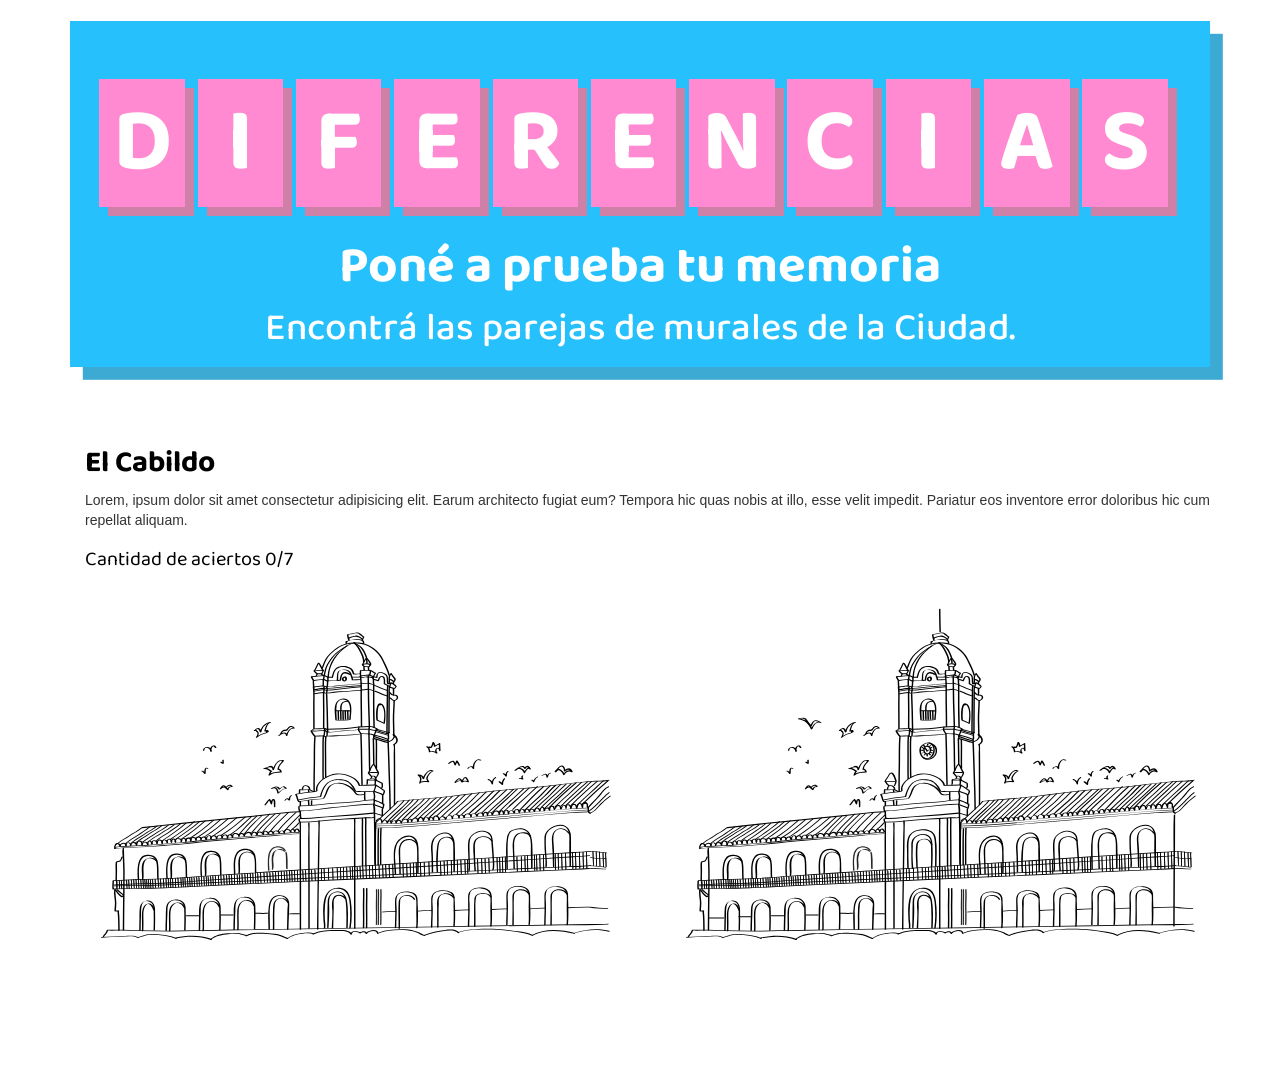
==== Diferencias/diferencias.html @ 7ab666ae "Nuevo juego: 7 diferencias" ====
<!DOCTYPE html>
<html lang="en" dir="ltr">
<head>
	<meta charset="UTF-8">
	<title>Diferencias Game</title>
    <meta name="viewport" content="width=device-width, initial-scale=1.0" />
    
	<link href="https://fonts.googleapis.com/css2?family=Baloo+2:wght@400;700&display=swap" rel="stylesheet">
	<link rel="stylesheet" href="https://maxcdn.bootstrapcdn.com/bootstrap/3.3.7/css/bootstrap.min.css">

	<link rel="stylesheet" href="./diferencias_style.css">

</head>
<body>

    <div class="container">
        <div class="row">
            <div class="col-lg-12 col-md-12 col-sm-12 col-xs-12">
                <div class="turismodiferencias-title">
                    <h1>Buenos Aires en Familia</h1>
                </div>
            </div>
    
            <div class="col-lg-12 col-md-12 col-sm-12 col-xs-12">
                <div class="titlediferencias titlediferencias-v titlediferencias-h">
                    <div class="letterdiferencias">D</div>
                    <div class="letterdiferencias">I</div>
                    <div class="letterdiferencias">F</div>
                    <div class="letterdiferencias">E</div>
                    <div class="letterdiferencias">R</div>
                    <div class="letterdiferencias">E</div>
                    <div class="letterdiferencias">N</div>
                    <div class="letterdiferencias">C</div>
                    <div class="letterdiferencias">I</div>
                    <div class="letterdiferencias">A</div>
                    <div class="letterdiferencias">S</div>
                    <div class="subtitlediferencias">
                        <h2>Poné a prueba tu memoria</h2>
                        <h3>Encontrá las parejas de murales de la Ciudad.</h3>
                    </div>
                </div>
            </div>
        </div>
    </div>

    <br><br><br>

    <div class="container">
        <div class="row">

            <div class="col-lg-12 col-md-12 col-sm-12 col-xs-12">
                <div id="cabildo-info">
                    <h2>El Cabildo</h2>
                    <p>Lorem, ipsum dolor sit amet consectetur adipisicing elit. Earum architecto fugiat eum? Tempora hic quas nobis at illo, esse velit impedit. Pariatur eos inventore error doloribus hic cum repellat aliquam.</p>
                </div>
                <div id="cabildo-aciertos">
                    <p>Cantidad de aciertos 0/7</p>
                </div>
                <div id="win-cabildo">
                    <h2>¡Felicitaciones!</h2>
                    <h4>¡Lo hiciste muy bien!</h4>
                    <button type="button" class="btn btn-reset" onclick="resetCabildo()">Jugar otra vez</button>
                </div>
            </div>
            <div class="col-lg-6 col-md-6 col-sm-12 col-xs-12 no-padding">
<?xml version="1.0" encoding="utf-8"?><svg version="1.1" xmlns="http://www.w3.org/2000/svg" xmlns:xlink="http://www.w3.org/1999/xlink" x="0px" y="0px" width="100%" height="100%" viewBox="0 0 840 587" style="enable-background:new 0 0 840 587;" xml:space="preserve"><g id="fin-pared2" class="capa-diferencia-cabildo2"><rect style="fill: white;" x="774.531" y="350.793" width="32.654" height="164.821"/><path d="M785.182,351.375c-0.956,20.659-0.273,41.519-0.369,62.196c-0.141,30.348-0.268,60.696-0.397,91.043c-0.021,5.032-0.029,10.063-0.068,15.094c-0.004,0.529,2.168,0.168,2.174-0.582c0.396-51.199,0.397-102.402,0.707-153.604c0.029-4.898-0.1-9.834,0.127-14.729C787.379,350.287,785.217,350.619,785.182,351.375"/></g><g id="puerta-abajo2" class="capa-diferencia-cabildo2"><g id="Capa_11_1_"><rect style="fill: white;" x="372.5" y="369" width="60.182" height="73"/></g><g id="Capa_12"><path d="M390.846,431.663c-0.544-6.4-0.849-12.852-0.972-19.271c-0.092-4.916,0.42-9.819,0.322-14.731c-0.144-7.189,1.717-12.055,8.554-15.254c5.275-2.467,11.67-1.58,15.754,2.568c3.044,3.092,3.144,8.307,3.195,12.333c0.133,10.71,0.507,21.584-0.163,32.275c-0.048,0.773,2.122,0.309,2.161-0.316c0.746-11.893,0.828-24.368,0.032-36.272c-0.637-9.531-8.777-14.799-17.91-12.553c-4.103,1.008-7.597,2.867-10.582,5.867c-4.087,4.106-3.126,9.641-3.207,14.907c-0.161,10.404-0.241,20.638,0.642,31.029C388.723,432.839,390.908,432.397,390.846,431.663"/><path d="M397.682,430.884c-0.014-10.639-1.218-21.461-0.266-32.049c0.562-6.244,2.572-10.133,9.863-10.81c5.433-0.506,8.945,4.218,10.585,8.691c0.219,0.598,2.364-0.062,2.173-0.582c-3.501-9.547-13.144-11.414-21.237-5.883c-4.198,2.869-3.641,9.451-3.943,13.85c-0.613,8.969,0.64,18.347,0.651,27.365C395.509,431.925,397.683,431.579,397.682,430.884"/><path d="M384.037,431.8c-0.645-11.861-0.5-23.811-0.435-35.686c0.033-5.837,0.829-11.931,4.987-16.334c4.174-4.421,11.184-5.498,16.951-5.693c4.886-0.166,9.713,1.059,13.33,4.449c3.911,3.668,4.255,9.321,4.627,14.297c0.896,12,0.388,24.029,0.363,36.047c-0.003,0.975,2.179,0.535,2.18-0.244c0.029-14.088,1.358-28.863-1.049-42.816c-1.693-9.819-11.076-13.565-20.086-13.008c-9.475,0.586-18.959,3.898-22.226,13.595c-2.461,7.299-1.038,15.911-1.186,23.463c-0.145,7.504-0.037,15.018,0.37,22.512C381.906,433.161,384.085,432.695,384.037,431.8"/></g></g><g id="paloma2" class="capa-diferencia-cabildo2"><rect style="fill: white;" x="215.529" y="192.047" width="41.185" height="36.987"/><path d="M217.254,205.458c1.315-0.017,1.931-0.065,3.248-0.213c5.195-0.582,5.921,0.767,8.384,3.821c2.182,2.707,3.668,5.747,6.464,7.923c0.461,0.359,1.925,0.049,2.095-0.561c0.663-2.368,1.673-4.439,3.228-6.369c2.384-2.957,7.113,0.508,9.315,1.675c0.585-0.319,1.169-0.638,1.754-0.959c-8.602-2.844-12.132,4.11-15.79,10.641c0.723-0.15,1.445-0.302,2.167-0.452c-3.48-8.938-9.925-14.559-19.621-15.82c-0.546-0.071-1.504,0.127-1.763,0.686l-0.117,0.252c-0.246,0.53,1.867,0.31,2.16-0.321l0.118-0.252c-0.588,0.228-1.176,0.457-1.763,0.685c9.403,1.224,15.462,6.748,18.812,15.352c0.28,0.718,1.917-0.005,2.167-0.451c2.564-4.577,4.872-11.677,11.876-9.361c0.49,0.162,2.612-0.504,1.754-0.959c-2.711-1.436-6.332-4.058-9.615-2.878c-3.839,1.38-5.79,5.097-6.842,8.852c0.698-0.187,1.398-0.374,2.096-0.562c-3.749-2.917-5.84-7.479-9.063-10.937c-2.354-2.527-7.351-0.901-10.175-0.865C217.438,204.394,215.794,205.478,217.254,205.458"/></g><g id="palito-cupula2" class="capa-diferencia-cabildo2"><rect style="fill: white;" x="417.625" y="37.51" width="25.681" height="34.175"/><g id="Capa_5_1_"><path d="M429.818,39.731c0.026,11.441,0.326,22.896,0.667,34.333c0.033,1.109,2.225,0.742,2.197-0.184c-0.341-11.435-0.64-22.891-0.667-34.333C432.012,38.44,429.816,38.799,429.818,39.731"/></g></g><g id="pared-izq2" class="capa-diferencia-cabildo2"><rect style="fill: white;" x="83.12" y="495.626" width="66.635" height="18.608"/><path d="M126.804,505.955h18.5c1.218,0,1.688-1.525,0.211-1.525h-18.5C125.797,504.43,125.326,505.955,126.804,505.955"/><path d="M81.633,507.699h22.5c1.218,0,1.688-1.525,0.211-1.525h-22.5C80.626,506.174,80.155,507.699,81.633,507.699"/></g><g id="reloj2" class="capa-diferencia-cabildo2"><g id="Capa_9_1_"><rect style="fill: white;" x="394.689" y="229.034" width="37.994" height="49.966"/></g><g id="Capa_9"><path d="M418.425,242.872c-4.335-3.594-11.761,0.153-15.337,3.229c-5.15,4.428-2.972,14.444,1.569,18.396c4.605,4.008,12.407,1.54,15.858-2.621c4.284-5.163,4.392-15.999-2.232-19.094c-0.595-0.278-2.597,0.605-1.742,1.004c11.256,5.259,0.926,29.273-10.539,19.294c-3.354-2.92-3.979-8.574-3.241-12.646c0.885-4.879,9.264-10.365,13.639-6.737C416.959,244.161,418.965,243.319,418.425,242.872"/><path d="M414.405,242.778c6.527,1.893,11.282,6.187,10.212,13.419c-1.207,8.153-10.99,12.321-17.489,7.698c-0.759-0.54-2.681,0.52-1.682,1.231c6.54,4.652,14.188,2.274,18.988-3.821c2.511-3.188,2.994-7.159,2.118-10.997c-1.142-5.011-6.4-7.661-10.883-8.961C414.764,241.086,413.098,242.399,414.405,242.778"/><path d="M410.7,254.2c0.159,0.565,0.302,0.801,0.958,0.863c0.481,0.046,1.479-0.221,1.479-0.865c0-0.042-0.013-0.321-0.05-0.207c0.212-0.644-0.366-0.932-0.939-0.901c-0.666,0.035-1.568,0.734-1.678,1.441c-0.063,0.398,0.369,0.681,0.72,0.693c0.338,0.011,0.649-0.017,0.95-0.186c0.353-0.198,0.679-0.475,0.609-0.92c-0.16-1.015-0.954-1.996-1.556-2.792c-0.588-0.778-1.234-1.797-2.352-1.523c-0.42,0.102-1.029,0.506-0.891,1.022c0.143,0.53,0.862,0.544,1.283,0.441c0.005-0.001,0.01-0.003,0.015-0.004l-0.826-0.008c-0.144-0.053-0.192-0.118-0.099-0.026c0.108,0.109,0.208,0.226,0.308,0.341c0.273,0.314,0.526,0.645,0.773,0.978c0.463,0.626,1.047,1.363,1.171,2.153c0.203-0.306,0.406-0.612,0.608-0.919c-0.021,0.012-0.043,0.024-0.064,0.036c0.285-0.05,0.571-0.1,0.856-0.15c-0.008,0-0.017-0.001-0.026-0.001c0.24,0.231,0.48,0.462,0.721,0.693c-0.052,0.328-0.139,0.272,0.029,0.069c0.041-0.049,0.287-0.254,0.051-0.07l-0.818,0.299c0.005-0.001,0.011-0.001,0.017-0.001c-0.312-0.301-0.625-0.602-0.937-0.901c-0.073,0.218-0.075,0.389-0.075,0.615c0.492-0.288,0.986-0.576,1.479-0.864c0.082,0.032,0.164,0.065,0.246,0.097c0.087,0.179,0.174,0.357,0.261,0.535c-0.005-0.179,0-0.344-0.049-0.52C412.596,252.628,410.423,253.215,410.7,254.2"/><path d="M412.67,254.078c0.923-0.418,1.705-1.084,2.625-1.5c0.198-0.09,0.737-0.477,0.256-0.604c-0.49-0.13-1.08,0.067-1.522,0.267c-0.922,0.418-1.705,1.083-2.625,1.5c-0.198,0.09-0.737,0.477-0.255,0.604C411.639,254.474,412.229,254.277,412.67,254.078"/><path d="M414.913,247.454c-5.883-5.417-13.081,7.258-5.976,11.287c7.264,4.12,13.224-8.08,6.2-11.539c-0.749-0.369-2.705,0.669-1.7,1.164c4.129,2.034,2.977,11.231-2.197,9.494c-2.8-0.94-3.555-3.868-2.938-6.466c0.481-2.036,2.43-5.036,4.609-3.03C413.56,248.963,415.613,248.1,414.913,247.454"/><path d="M415.535,247.968c0.762-0.622,1.611-1.127,2.375-1.75c0.363-0.296,0.224-0.688-0.209-0.778c-0.527-0.112-1.127,0.077-1.537,0.411c-0.762,0.622-1.611,1.127-2.375,1.75c-0.363,0.297-0.224,0.688,0.209,0.779C414.525,248.49,415.125,248.303,415.535,247.968"/><path d="M417.244,250.461c0.638-0.266,1.238-0.609,1.875-0.875c0.339-0.142,0.877-0.604,0.544-1.006c-0.338-0.408-1.044-0.269-1.458-0.097c-0.638,0.266-1.238,0.609-1.875,0.875c-0.339,0.141-0.877,0.604-0.544,1.005C416.124,250.772,416.83,250.634,417.244,250.461"/><path d="M417.418,253.975c0.662,0.12,1.338,0.13,2,0.25c0.514,0.093,1.189-0.186,1.412-0.676c0.234-0.515-0.213-0.871-0.674-0.954c-0.662-0.12-1.338-0.13-2-0.25c-0.513-0.094-1.189,0.186-1.412,0.676C416.51,253.536,416.957,253.891,417.418,253.975"/><path d="M416.617,257.037c0.643,0.022,1.214,0.443,1.807,0.654c0.506,0.181,1.085,0.083,1.541-0.198c0.254-0.157,0.694-0.685,0.185-0.866c-0.917-0.327-1.689-0.81-2.693-0.846c-0.487-0.016-1.147,0.17-1.434,0.599C415.732,256.814,416.268,257.024,416.617,257.037"/><path d="M414.024,258.444c0.604,0.749,1.021,1.626,1.625,2.375c0.427,0.528,2.513-0.216,2.027-0.817c-0.604-0.75-1.02-1.626-1.625-2.375C415.625,257.097,413.539,257.842,414.024,258.444"/><path d="M410.944,259.65c-0.114,0.746-0.124,1.496-0.125,2.25c0,1.009,2.185,0.587,2.186-0.229c0-0.754,0.01-1.504,0.125-2.25C413.276,258.46,411.072,258.816,410.944,259.65"/><path d="M408.645,258.453c-0.97,0.517-1.729,1.317-2.06,2.378c-0.174,0.56,1.964,0.267,2.155-0.344c0.201-0.645,0.575-1.294,1.19-1.622c0.217-0.114,0.726-0.509,0.24-0.664C409.698,258.051,409.065,258.229,408.645,258.453"/><path d="M406.876,256.554c-0.633,0.137-1.243,0.362-1.875,0.5c-0.366,0.079-1.064,0.196-1.282,0.56c-0.184,0.305,0.783,0.168,0.854,0.152c0.633-0.138,1.243-0.363,1.875-0.5c0.366-0.08,1.065-0.197,1.282-0.561C407.914,256.4,406.947,256.538,406.876,256.554"/><path d="M405.662,252.742c-0.621-0.113-1.253-0.138-1.875-0.25c-0.507-0.093-1.188,0.188-1.414,0.666c-0.243,0.511,0.217,0.838,0.664,0.919c0.621,0.112,1.253,0.137,1.875,0.25c0.507,0.092,1.187-0.189,1.414-0.667C406.569,253.15,406.109,252.823,405.662,252.742"/><path d="M407.999,250.743c-0.815-0.993-1.814-1.893-2.812-2.7c-0.307-0.249-1.09,0.024-1.397,0.134c-0.12,0.043-0.95,0.358-0.653,0.598c0.942,0.763,1.918,1.612,2.688,2.55C406.246,251.838,408.14,250.915,407.999,250.743"/><path d="M409.044,247.476c-0.448-0.673-0.896-1.341-1.17-2.107c-0.286-0.801-2.443-0.173-2.174,0.582c0.309,0.865,0.824,1.633,1.33,2.392C407.456,248.983,409.563,248.254,409.044,247.476"/><path d="M413.629,245.795c0.255-0.704,0.25-1.51,0.25-2.25c0.001-1.01-2.184-0.587-2.184,0.229c-0.001,0.741,0.004,1.546-0.25,2.25c-0.181,0.501,0.692,0.594,0.965,0.565C412.912,246.536,413.449,246.294,413.629,245.795"/></g></g><g id="pico-arriba2" class="capa-diferencia-cabildo2"><g id="Capa_10_1_"><rect style="fill: white;" x="341.5" y="279" width="31" height="38"/></g><g id="Capa_7"><path d="M355.252,306.438c-2.167-1.705-3.943-3.787-5.333-6.166c-0.395-0.677-2.503,0.036-2.01,0.88c1.39,2.379,3.166,4.461,5.333,6.166C353.889,307.827,355.91,306.957,355.252,306.438"/><path d="M348.669,301.365c5.111-0.012,10.222-0.141,15.332,0c-0.226-0.177-0.451-0.353-0.677-0.529c0.007,2.196-0.731,4.003-1.927,5.83c-0.581,0.885,1.62,0.724,2.035,0.09c1.262-1.926,2.08-3.833,2.072-6.169c-0.001-0.383-0.325-0.521-0.677-0.531c-5.111-0.139-10.221-0.011-15.334,0C348.632,300.058,347.198,301.369,348.669,301.365"/><path d="M349.319,300.522c0.775-2.853,2.939-4.961,4.379-7.481c0.829-1.453,2.576-6.126,4.476-4.432c3.125,2.788,4.198,8.127,5.653,11.893c0.204,0.528,2.338-0.157,2.174-0.582c-1.365-3.53-3.206-12.699-7.959-13.042c-2.122-0.152-3.472,1.621-4.511,3.176c-0.952,1.427-1.733,2.969-2.603,4.446c-1.289,2.186-3.069,3.884-3.754,6.402C347.048,301.368,349.17,301.071,349.319,300.522"/></g></g><g id="fondo-gral"><g id="ventana"><image style="overflow:visible;enable-background:new ;" width="138" height="171" xlink:href="[data-uri]" transform="matrix(0.233 0 0 0.2316 298.5702 397.4625)"></image></g><path d="M109.659,371.112c39.326-4.832,78.804-8.361,118.2-12.551c20.237-2.152,40.509-3.961,60.768-5.896c19.221-1.836,38.72-5.328,58.032-5.553c1.255-0.014,1.658-1.646,0.184-1.629c-18.747,0.218-37.667,3.589-56.323,5.389c-20.19,1.947-40.395,3.75-60.57,5.857c-40.037,4.186-80.151,7.844-120.107,12.754C108.624,369.632,108.182,371.294,109.659,371.112"/><path d="M349.058,345.341c17.348-0.158,34.589-3.657,51.85-5.158c19.327-1.682,38.731-4.692,58.15-4.842c0.716-0.006,2.346-1.1,0.885-1.088c-17.699,0.138-35.394,2.727-52.994,4.372c-9.326,0.872-18.623,1.62-27.909,2.873c-9.67,1.306-19.322,2.666-29.097,2.755C349.228,344.26,347.597,345.355,349.058,345.341"/><path d="M347.308,337.841c18.221-0.11,36.323-2.926,54.477-4.2c9.515-0.668,19.037-1.24,28.547-1.98c9.313-0.723,18.655-2.608,27.976-2.82c0.712-0.017,2.345-1.121,0.885-1.088c-9.333,0.213-18.663,2.072-27.977,2.82c-9.508,0.763-19.032,1.325-28.548,1.98c-18.159,1.251-36.254,4.09-54.475,4.2C347.477,336.757,345.847,337.85,347.308,337.841"/><path d="M459.413,328.178c-0.001,2.337,0.022,4.708-0.5,6.999c-0.193,0.846,2.002,0.504,2.176-0.26c0.523-2.292,0.5-4.663,0.5-7C461.59,326.98,459.413,327.438,459.413,328.178"/><path d="M459.877,329.04c4.741,2.05,9.857,3.383,14.11,6.415c0.583,0.415,2.542-0.449,2.028-0.816c-4.351-3.102-9.539-4.488-14.39-6.584C461.038,327.801,459.042,328.679,459.877,329.04"/><path d="M473.414,335.588c0.589,2.13-0.647,3.993-1.015,6.038c-0.198,1.105,2.026,0.831,2.203-0.158c0.402-2.234,1.631-4.125,0.986-6.462C475.306,333.984,473.133,334.569,473.414,335.588"/><path d="M458.899,335.622c4.151,2.209,8.852,3.042,13,5.25c0.726,0.386,2.691-0.624,1.703-1.15c-4.151-2.209-8.851-3.042-13-5.25C459.877,334.086,457.911,335.096,458.899,335.622"/><path d="M345.413,338.43c0.003,2.826,0.053,5.572,1.58,8.046c0.385,0.624,2.498-0.077,2.016-0.858c-1.389-2.249-1.419-4.891-1.42-7.454C347.588,337.241,345.413,337.705,345.413,338.43"/><path d="M347.164,345.838c0.685,3.637,0.315,7.363,1,11c0.167,0.887,2.347,0.34,2.174-0.582c-0.685-3.637-0.316-7.363-1-11C349.171,344.369,346.991,344.916,347.164,345.838"/><path d="M458.664,336.588c0.576,1.206,0.471,2.959,0.564,4.254c0.263,3.616,0.368,7.246,0.483,10.869c0.316,9.885,0.459,19.777,0.593,29.666c0.199,14.727-0.374,29.633,0.513,44.338c0.069,1.137,2.259,0.783,2.201-0.17c-0.908-15.047-0.324-30.301-0.528-45.371c-0.133-9.811-0.29-19.621-0.603-29.428c-0.131-4.09,0.786-10.9-1.049-14.74C460.387,335.063,458.239,335.699,458.664,336.588"/><path d="M471.662,342.173v10.249c0,0.959,2.178,0.508,2.178-0.252v-10.249C473.84,340.963,471.662,341.413,471.662,342.173"/><path d="M349.156,357.098c16.993,0.264,33.795-2.162,50.729-3.186c19.843-1.199,39.754-2.688,59.521-4.813c1.215-0.13,1.67-1.763,0.189-1.604c-19.177,2.061-38.476,3.447-57.721,4.701c-17.506,1.142-34.961,3.57-52.529,3.298C348.096,355.475,347.685,357.077,349.156,357.098"/><path d="M459.371,348.516c4.058,1.066,7.941,2.684,12,3.75c0.57,0.15,2.514-0.74,1.76-0.937c-4.058-1.067-7.942-2.684-12-3.75C460.56,347.428,458.617,348.318,459.371,348.516"/><path d="M458.664,316.838c1.088,3.209,1.93,7.921,0.292,11.061c-0.588,1.125,1.619,1.201,2.09,0.296c1.766-3.385,0.965-8.478-0.208-11.939C460.482,315.209,458.314,315.806,458.664,316.838"/><path d="M472.164,321.588v12.5c0,0.41,2.174,0.08,2.174-0.582v-12.5C474.338,320.596,472.164,320.926,472.164,321.588"/><path d="M459.393,315.603c4.179,2.436,9.163,2.88,13.25,5.5c0.656,0.42,2.646-0.514,1.715-1.11c-4.095-2.624-9.073-3.065-13.25-5.5C460.435,314.1,458.449,315.052,459.393,315.603"/><path d="M473.868,321.211c2.041-1.642,2.677-4.056,2.968-6.556c0.098-0.84-2.087-0.426-2.17,0.285c-0.258,2.208-0.711,4.479-2.532,5.944c-0.359,0.288-0.236,0.657,0.197,0.738C472.853,321.721,473.46,321.539,473.868,321.211"/><path d="M461.075,315.114c1.195-3.087,2.652-6.248,2.763-9.608c0.012-0.387-2.152-0.088-2.174,0.582c-0.107,3.27-1.574,6.387-2.737,9.391C458.754,315.926,460.85,315.693,461.075,315.114"/><path d="M461.131,306.053c4.638,2.371,8.938,5.301,13.108,8.409c0.59,0.44,2.573-0.421,2.024-0.829c-4.258-3.175-8.655-6.17-13.392-8.591C462.278,304.739,460.271,305.614,461.131,306.053"/><path d="M435.007,316.293c7.848,0.389,15.653-0.278,23.5-0.334c0.87-0.006,2.291-1.334,0.82-1.324c-7.841,0.055-15.656,0.722-23.5,0.334C434.942,314.925,433.533,316.22,435.007,316.293"/><path d="M438.14,307.039c7.784-0.013,15.562-0.186,23.333-0.666c1.187-0.073,1.71-1.576,0.221-1.484c-7.771,0.48-15.548,0.653-23.333,0.666C437.16,305.557,436.66,307.042,438.14,307.039"/><path d="M347.497,330.755c0.021,2.353,0.321,4.742-0.151,7.068c-0.099,0.484,2.036,0.14,2.142-0.386c0.488-2.4,0.203-4.837,0.183-7.264C349.668,329.824,347.492,330.143,347.497,330.755"/><path d="M359.83,329.088c0.312,2.439,0.2,4.912,0.667,7.333c0.104,0.54,2.29,0.023,2.174-0.582c-0.467-2.421-0.357-4.895-0.667-7.333C361.938,327.993,359.749,328.451,359.83,329.088"/><path d="M364.497,329.588c0.417,2.219-0.25,4.449,0.167,6.667c0.087,0.462,2.274-0.043,2.174-0.582c-0.417-2.218,0.249-4.449-0.167-6.667C366.584,328.544,364.396,329.049,364.497,329.588"/><path d="M348.506,317.502v-4.334c0-0.943-2.178-0.487-2.178,0.258v4.334C346.328,318.704,348.506,318.248,348.506,317.502"/><path d="M347.062,313.301c4.629,0.449,9.263,0.197,13.903,0.173c0.673-0.003,2.359-1.028,0.903-1.021c-4.482,0.024-8.958,0.275-13.429-0.159C347.892,312.24,345.912,313.189,347.062,313.301"/><path d="M359.83,313.422c0.167,1,0.334,2,0.5,3c0.076,0.458,2.266-0.026,2.174-0.582c-0.166-1.001-0.333-2-0.5-3C361.927,312.381,359.737,312.866,359.83,313.422"/><path d="M361.063,313.012c2.1,1,4.01,2.348,6.301,2.894c0.492,0.118,1.081-0.043,1.522-0.263c0.184-0.092,0.75-0.502,0.251-0.621c-2.193-0.524-4.021-1.815-6.033-2.773c-0.428-0.203-0.984-0.062-1.407,0.095C361.625,312.371,360.676,312.828,361.063,313.012"/><path d="M363.838,312.006c-0.055-4.296-4.428-6.214-8.172-5.745c-3.405,0.426-4.762,3.185-4.836,6.327c-0.009,0.401,2.158,0.091,2.174-0.582c0.063-2.735,0.855-5.336,4.192-4.769c2.524,0.43,4.437,2.878,4.468,5.351C361.67,313.012,363.846,312.668,363.838,312.006"/><path d="M367.649,316.037c1.896,0.126,3.732-0.325,5.606-0.52c1.021-0.105,1.836-1.264,0.323-1.108c-1.693,0.176-3.349,0.595-5.06,0.481C367.748,314.839,366.185,315.94,367.649,316.037"/><path d="M342.255,320.013c9.411-1.543,18.818-3.09,28.334-3.833c1.024-0.08,1.838-1.217,0.324-1.099c-9.514,0.744-18.922,2.29-28.334,3.833C341.588,319.076,340.746,320.26,342.255,320.013"/><path d="M340.92,320.435c1.505,2.065,1.886,5.187,2.761,7.558c0.635,1.716,1.493,3.947,3.633,3.908c1.219-0.023,1.687-1.568,0.207-1.541c-1.132,0.02-2.338-4.879-2.594-5.683c-0.544-1.703-0.942-3.715-2.013-5.185C342.352,318.72,340.274,319.549,340.92,320.435"/><path d="M346.565,328.853c10.518-2.271,21.194-3.548,31.873-4.776c1.065-0.122,1.796-1.4,0.291-1.227c-10.88,1.252-21.748,2.578-32.461,4.892C344.935,328.03,345.256,329.135,346.565,328.853"/><path d="M380.33,323.301c1.675-7.187,3.746-12.825,8.569-18.556c6.334-7.524,16.239-7.235,25.129-5.699c7.145,1.234,12.249,7.449,15.453,13.504c1.313,2.481,2.822,4.302,5.722,3.524c1.285-0.343,1.048-1.232-0.238-0.887c-2.407,0.645-4.243-5.409-5.274-6.859c-2.297-3.23-5.185-5.997-8.471-8.197c-4.856-3.25-12.792-3.469-18.42-2.927c-14.729,1.418-21.52,13.084-24.628,26.422C378.017,324.29,380.182,323.94,380.33,323.301"/><path d="M444.997,316.922c-0.034,3.964-0.416,7.909,0.333,11.833c0.132,0.691,2.315,0.161,2.174-0.582c-0.748-3.919-0.368-7.872-0.333-11.833C447.176,315.732,445.004,316.119,444.997,316.922"/><path d="M347.799,330.802c5.521-0.281,10.874-1.549,16.329-2.354c6.08-0.895,12.326-0.717,18.442-1.507c0.946-0.122,1.885-1.152,0.363-0.955c-5.539,0.715-11.114,0.665-16.645,1.301c-5.892,0.678-11.646,2.203-17.585,2.505C348.049,329.825,346.349,330.876,347.799,330.802"/><path d="M384.918,325.613c3.141-3.868,4.33-9.501,6.563-13.955c5.354-10.678,17.88-9.266,26.945-4.946c6.033,2.875,9.628,6.725,13.25,12.187c2.456,3.705,9.395,1.984,12.967,1.944c0.717-0.007,2.344-1.109,0.882-1.092c-3.476,0.037-9.322,1.286-11.82-1.659c-2.506-2.956-4.039-6.028-7.176-8.544c-4.887-3.921-11.878-7.073-18.186-7.264c-5.609-0.171-11.024,1.083-15.444,4.667c-5.681,4.608-5.623,13.326-9.983,18.698C382.366,326.326,384.525,326.096,384.918,325.613"/><path d="M462.837,305.16c0.638-2.512,0.355-5.094,0.334-7.654c-0.006-0.674-2.181-0.258-2.174,0.582c0.022,2.463,0.28,4.931-0.332,7.346C460.464,306.228,462.65,305.894,462.837,305.16"/><path d="M461.216,298.476c3.637,1.485,7.138,3.304,10.5,5.333c0.58,0.351,2.596-0.505,1.736-1.023c-3.361-2.03-6.862-3.848-10.5-5.333C462.327,297.198,460.339,298.119,461.216,298.476"/><path d="M471.331,303.922c0.159,1.562,0.893,4.815-0.457,6.011c-0.35,0.31-0.229,0.707,0.217,0.807c0.517,0.117,1.142-0.062,1.537-0.412c1.78-1.578,1.088-4.919,0.877-6.988C473.427,302.579,471.244,303.066,471.331,303.922"/><path d="M450.49,304.94c1.009-2.328,0.202-4.909,0.666-7.333c0.097-0.508-2.042-0.15-2.145,0.382c-0.46,2.411,0.333,5.03-0.666,7.333C448.187,305.687,450.249,305.498,450.49,304.94"/><path d="M449.02,298.7c4.054,0.464,8.117,0.206,12.187,0.183c0.423-0.002,2.462-0.844,1.421-0.838c-3.939,0.022-7.886,0.298-11.813-0.152C450.319,297.837,448.493,298.64,449.02,298.7"/><path d="M449.946,298.275c4.503-0.706,8.97-2.567,12.966,0.627c0.634,0.507,2.657-0.358,2.012-0.874c-4.615-3.689-9.425-1.867-14.703-1.04C449.15,297.156,448.45,298.509,449.946,298.275"/><path d="M456.267,296.227c1.317-1.004,0.978-2.385,1.801-3.613c0.107-0.161,1.181,0.208,1.535,0.35c0.673,0.273,1.169,0.9,1.518,1.504c0.544,0.941,0.753,2.086,1.042,3.12c0.172,0.615,2.343,0.023,2.174-0.582c-0.402-1.436-0.723-2.883-1.689-4.062c-0.938-1.142-2.693-1.463-4.083-1.355c-0.969,0.076-2.217,0.465-2.69,1.404c-0.502,0.996-0.345,2.309-1.307,3.042C453.639,296.744,455.821,296.567,456.267,296.227"/><path d="M457.423,292.522c-1.364-2.021-3.474-3.35-4.667-5.5c-0.281,0.351-0.562,0.7-0.842,1.051c4.753-0.918,9.623-0.615,14.429-0.437c-0.228-0.183-0.455-0.368-0.683-0.552c-0.193,2.67-1.504,5.194-3.293,7.157c-0.886,0.973,1.228,1.04,1.768,0.448c1.958-2.149,3.494-4.901,3.707-7.844c0.028-0.388-0.347-0.54-0.683-0.552c-5.215-0.194-10.419-0.431-15.571,0.564c-0.462,0.089-1.134,0.524-0.842,1.05c1.195,2.15,3.304,3.478,4.667,5.5C455.866,294.079,457.968,293.33,457.423,292.522"/><path d="M452.758,287.634c2.531-4.593,4.104-9.712,7.667-13.667c-0.673,0.138-1.346,0.275-2.019,0.412c3.65,3.619,4.312,8.965,7.333,13c0.416,0.557,2.516-0.173,2.024-0.83c-3.024-4.038-3.67-9.367-7.333-13c-0.496-0.492-1.64-0.008-2.019,0.412c-3.573,3.967-5.129,9.063-7.667,13.667C450.267,288.494,452.437,288.216,452.758,287.634"/><path d="M374.671,314.173c-1.31-6.382,3.818-13.319,8.72-16.738c6.9-4.813,14.657-7.744,23.088-8.082c9.746-0.391,28.171,5.994,30.268,17.235c0.122,0.651,2.306,0.129,2.174-0.582c-1.178-6.313-7.723-10.444-12.963-13.032c-7.001-3.457-14.488-5.145-22.264-4.503c-7.297,0.601-14.814,3.724-20.801,7.865c-5.701,3.941-11.956,10.814-10.396,18.419C372.632,315.412,374.815,314.875,374.671,314.173"/><path d="M370.671,314.673c-0.448-13.911,0.097-27.913,0.278-41.825c0.178-13.614-0.194-27.436,0.889-41.018c0.071-0.897-2.115-0.473-2.174,0.268c-1.111,13.942-0.722,28.132-0.903,42.107c-0.179,13.656-0.703,27.396-0.264,41.05C368.521,315.96,370.698,315.523,370.671,314.673"/><path d="M443.121,305.078c-0.884-25.386-0.55-50.818-1.658-76.197c-0.031-0.71-2.211-0.267-2.174,0.582c1.109,25.379,0.774,50.811,1.658,76.197C440.972,306.367,443.15,305.929,443.121,305.078"/><path d="M454.667,284.072c-0.641-18.597-0.338-37.225-1.144-55.816c-0.031-0.71-2.21-0.267-2.173,0.582c0.806,18.591,0.504,37.219,1.143,55.816C452.518,285.36,454.696,284.922,454.667,284.072"/><path d="M460.838,273.173c-0.42-12.675-0.035-25.369-0.571-38.042c-0.031-0.71-2.209-0.267-2.174,0.582c0.536,12.673,0.152,25.367,0.571,38.042C458.688,274.46,460.866,274.023,460.838,273.173"/><path d="M464.963,280.381c-0.475-14.737,0.328-29.502-0.285-44.237c-0.03-0.71-2.209-0.267-2.174,0.582c0.613,14.735-0.189,29.5,0.285,44.237C462.812,281.668,464.99,281.232,464.963,280.381"/><path d="M384.276,296.026c-0.358-10.729-0.181-21.494-0.156-32.228c0.023-10.784-0.378-21.748,0.468-32.509c0.071-0.898-2.117-0.473-2.174,0.267c-0.847,10.763-0.442,21.726-0.469,32.511c-0.028,10.836-0.204,21.709,0.157,32.541C382.126,297.314,384.304,296.877,384.276,296.026"/><path d="M388.14,293.776c-0.342-10.086-0.256-20.2-0.276-30.29c-0.021-10.139-0.443-20.453,0.348-30.572c0.071-0.898-2.116-0.473-2.174,0.267c-0.791,10.12-0.366,20.434-0.348,30.574c0.016,10.194-0.069,20.413,0.276,30.603C385.991,295.064,388.168,294.627,388.14,293.776"/><path d="M364.249,225c1.323,2.464,2.924,4.758,4.75,6.875c0.57,0.661,2.648-0.157,2.004-0.905c-1.826-2.118-3.427-4.411-4.75-6.875C365.855,223.355,363.757,224.084,364.249,225"/><path d="M370.22,232.479c4.295-0.027,8.58-0.348,12.875-0.375c0.896-0.006,2.28-1.372,0.811-1.363c-4.295,0.028-8.581,0.347-12.875,0.375C370.135,231.122,368.75,232.489,370.22,232.479"/><path d="M383.481,232.091c1.075,0.391,1.913,1.229,3,1.625c0.49,0.178,1.187-0.049,1.537-0.412c0.355-0.368,0.197-0.763-0.248-0.925c-1.075-0.392-1.913-1.23-3-1.625c-0.49-0.179-1.186,0.048-1.537,0.411C382.878,231.533,383.036,231.929,383.481,232.091"/><path d="M388.06,232.043c7.855,0.688,16.382-0.696,24.3-0.917c9.262-0.259,18.619-1.127,27.833-2.106c0.95-0.101,1.889-1.108,0.365-0.946c-8.448,0.899-16.978,1.548-25.464,1.982c-4.197,0.215-8.407,0.208-12.607,0.37c-4.281,0.165-8.781,1-13.046,0.626C388.906,231.005,386.918,231.942,388.06,232.043"/><path d="M389.555,226.275c6.987,0.621,14.385-1.197,21.36-1.735c8.179-0.63,16.33-1.086,24.5-1.889c0.609-0.06,2.355-1.098,0.92-0.957c-6.876,0.676-13.72,1.386-20.625,1.694c-8.088,0.363-16.701,2.649-24.764,1.932C390.437,225.275,388.432,226.175,389.555,226.275"/><path d="M390.01,222.262c15.685-0.08,31.667-0.915,47.143-3.428c1.176-0.191,1.67-1.812,0.197-1.573c-15.475,2.513-31.458,3.348-47.143,3.428C388.973,220.696,388.533,222.27,390.01,222.262"/><path d="M365.817,224.443c2.938,0.477,5.842,0.189,8.785-0.11c3.609-0.369,7.274-0.042,10.85-0.654c0.953-0.163,1.861-1.271,0.347-1.013c-3.089,0.528-6.262,0.247-9.38,0.509c-3.1,0.261-6.132,0.729-9.235,0.227C366.607,223.308,364.642,224.254,365.817,224.443"/><path d="M365.311,224.144c0.712-0.351,1.327-0.796,1.931-1.307c0.613-0.519,1.188-1.136,1.944-1.443c0.28-0.113,0.912-0.535,0.572-0.903s-1.052-0.198-1.443-0.039c-1.525,0.616-2.44,2.043-3.875,2.75c-0.267,0.13-0.922,0.523-0.572,0.903C364.194,224.456,364.94,224.327,365.311,224.144"/><path d="M369.184,221.342c5.002-0.027,9.997-0.348,15-0.375c0.717-0.004,2.345-1.098,0.883-1.09c-5.002,0.028-9.997,0.348-15,0.375C369.35,220.256,367.722,221.35,369.184,221.342"/><path d="M383.914,220.588c0.263,0.9,0.588,1.783,1,2.625c0.332,0.677,2.438-0.042,2.174-0.582c-0.413-0.843-0.737-1.725-1-2.625C385.892,219.335,383.724,219.934,383.914,220.588"/><path d="M384.727,223.295c1.39,0.923,2.425,2.289,3.875,3.125c0.385,0.223,1.025,0.022,1.402-0.115c0.084-0.031,0.996-0.428,0.645-0.631c-1.45-0.837-2.486-2.202-3.875-3.125c-0.36-0.238-1.048-0.014-1.402,0.115C385.27,222.701,384.39,223.071,384.727,223.295"/><path d="M385.711,230.905c0.518-2.853,0.735-5.751,0.627-8.649c-0.025-0.666-2.204-0.238-2.174,0.582c0.106,2.798-0.124,5.596-0.623,8.35C383.394,232.002,385.581,231.625,385.711,230.905"/><path d="M388.039,226.463c0.016,2.014,0.221,4.048-0.365,6.005c-0.173,0.576,1.97,0.273,2.154-0.342c0.608-2.032,0.4-4.153,0.385-6.245C390.209,225.398,388.034,225.756,388.039,226.463"/><path d="M391.076,225.117c0.241-1.109,0.07-2.256-0.113-3.361c-0.086-0.514-2.275-0.023-2.174,0.582c0.17,1.022,0.36,2.112,0.137,3.138C388.803,226.046,390.951,225.694,391.076,225.117"/><path d="M384.711,220.638c1.381,0.273,2.505,1.183,3.801,1.686c0.493,0.191,1.096,0.066,1.539-0.204c0.263-0.16,0.686-0.656,0.189-0.849c-1.436-0.557-2.661-1.51-4.199-1.815c-0.511-0.1-1.145,0.065-1.536,0.412C384.164,220.171,384.26,220.549,384.711,220.638"/><path d="M436.305,218.87c-0.562,1.411-1.093,2.729-0.478,4.2c0.328,0.782,0.956,1.429,1.395,2.146c0.637,1.039,1.063,2.15,1.816,3.122c0.395,0.509,2.31-0.407,2.174-0.582c-1.154-1.489-2.012-3.299-3.015-4.9c-0.908-1.448-0.332-2.928,0.249-4.382C438.578,218.141,436.52,218.333,436.305,218.87"/><path d="M437.163,218.873c5.284-0.383,10.589-0.39,15.875-0.75c1.246-0.085,1.656-1.752,0.176-1.651c-5.285,0.36-10.59,0.367-15.875,0.75C436.094,217.311,435.683,218.979,437.163,218.873"/><path d="M437.22,221.98c4.751,0.205,9.502-0.089,14.25,0.125c0.911,0.04,2.284-1.298,0.811-1.364c-4.749-0.213-9.5,0.08-14.25-0.125C437.119,220.577,435.746,221.916,437.22,221.98"/><path d="M452.039,217.588c-0.017,0.965-0.233,1.91-0.25,2.875c-0.005,0.273,2.163,0,2.174-0.582c0.016-0.965,0.233-1.91,0.25-2.875C454.218,216.733,452.05,217.006,452.039,217.588"/><path d="M451.664,220.338c-0.058,2.824-0.576,5.679-0.314,8.5c0.043,0.462,2.231,0.043,2.173-0.582c-0.262-2.822,0.256-5.676,0.315-8.5C453.846,219.36,451.678,219.671,451.664,220.338"/><path d="M439.575,228.6c6.664,0.675,13.365-0.596,19.679,2.196c0.596,0.264,2.593-0.622,1.744-0.998c-6.496-2.873-13.214-1.61-20.071-2.303C440.304,227.432,438.381,228.48,439.575,228.6"/><path d="M461.28,230.886c1.381-2.395,2.041-5.06,2.816-7.69c0.114-0.384-0.412-0.623-0.703-0.627c-3.117-0.058-6.143-0.865-9.127-1.704c-0.847-0.239-2.572,1.001-1.281,1.365c3.136,0.883,6.347,1.736,9.623,1.797c-0.234-0.209-0.469-0.419-0.703-0.628c-0.738,2.505-1.369,5.03-2.684,7.309C458.641,231.715,460.848,231.636,461.28,230.886"/><path d="M453.056,217.583c2.045-0.014,4.008,0.604,5.901,1.324c0.773,0.294,1.52,0.651,2.26,1.017c0.456,0.23,0.902,0.478,1.336,0.747c0.315,0.187-0.113,1.981-0.133,2.287c-0.047,0.759,2.122,0.293,2.16-0.322c0.052-0.837,0.192-1.469,0.5-2.25c0.031-0.094,0.009-0.173-0.064-0.24c-3.235-2.077-7.18-3.661-11.071-3.634C453.24,216.516,451.596,217.593,453.056,217.583"/><path d="M463.479,221.177c2.545,1.539,5.349,2.157,8.22,2.826c3.363,0.782,6.54,2.021,9.978,2.512c0.499,0.071,2.515-0.776,1.397-0.936c-3.314-0.473-6.37-1.656-9.599-2.453c-2.773-0.684-5.471-1.206-7.953-2.708C464.97,220.084,463.136,220.969,463.479,221.177"/><path d="M463.023,223.493c5.698,2.451,12.173,3.929,18.204,5.333c0.799,0.186,2.576-1.011,1.297-1.309c-5.867-1.365-12.253-2.783-17.796-5.167C463.991,222.033,462.032,223.067,463.023,223.493"/><path d="M462.109,225.599c6.172,1.884,12.362,3.694,18.625,5.25c0.513,0.127,2.423-0.694,1.783-0.854c-6.262-1.555-12.454-3.366-18.625-5.25C463.388,224.592,461.457,225.4,462.109,225.599"/><path d="M460.346,230.931c6.574,1.523,13.014,3.456,19.298,5.923c0.712,0.279,2.677-0.735,1.713-1.113c-6.419-2.52-12.986-4.519-19.702-6.077C460.891,229.488,459.08,230.637,460.346,230.931"/><path d="M459.606,233.091c7.167,2.12,13.879,5.646,21.373,6.544c0.964,0.115,2.262-1.249,0.793-1.425c-7.307-0.876-13.887-4.389-20.877-6.457C460.072,231.51,458.326,232.712,459.606,233.091"/><path d="M459.364,236.118c7.096,1.864,13.902,4.656,21.124,6.05c1.012,0.195,2.224-1.212,0.775-1.491c-7.048-1.361-13.698-4.131-20.626-5.952C459.766,234.497,458.062,235.776,459.364,236.118"/><path d="M458.914,230.463c-0.017,2.094-0.248,4.177-0.621,6.234c-0.138,0.764,2.042,0.381,2.166-0.3c0.39-2.154,0.61-4.328,0.629-6.516C461.093,229.29,458.921,229.672,458.914,230.463"/><path d="M481.681,226.121c-1.82,3.402-0.165,7.104-0.768,10.717c-0.032,0.193,2.067,0.058,2.174-0.582c0.591-3.546-1.053-7.195,0.733-10.533C483.955,225.471,481.966,225.588,481.681,226.121"/><path d="M480.039,236.713c0.497,1.403,0.287,3.36,0.361,4.82c0.199,3.936,0.342,7.873,0.488,11.811c0.434,11.801,0.79,23.604,1.139,35.407c0.53,17.878,1.483,35.824,1.437,53.712c-0.001,0.529,2.172,0.164,2.174-0.582c0.044-17.55-0.892-35.155-1.408-52.694c-0.348-11.885-0.712-23.771-1.141-35.654c-0.146-4.039-0.299-8.078-0.492-12.115c-0.078-1.595,0.159-3.753-0.384-5.287C481.981,235.48,479.83,236.123,480.039,236.713"/><path d="M489.497,244.588c1.353,3.915,0.354,9.899,0.399,13.957c0.115,10.248,0.141,20.498,0.163,30.747c0.034,15.458,0.119,30.922-0.017,46.38c-0.004,0.526,2.167,0.165,2.174-0.582c0.133-15.118,0.048-30.241,0.019-45.359c-0.02-10.334-0.052-20.667-0.157-31c-0.034-3.395-0.077-6.789-0.16-10.184c-0.033-1.365,0.208-3.223-0.247-4.541C491.446,243.356,489.292,243.993,489.497,244.588"/><path d="M401.487,207.732c6.526,1.136,13.59-0.055,20.189-0.097c0.478-0.003,2.482-0.932,1.399-0.925c-6.397,0.041-13.51,1.249-19.811,0.153C402.736,206.771,400.85,207.622,401.487,207.732"/><path d="M403.713,206.506c-0.106-7.488-1.324-15.021,0.028-22.462c1.656-9.098,13.672-10.442,17.834-2.758c4.042,7.462,1.513,17.528,1.094,25.538c-0.043,0.814,2.13,0.35,2.164-0.303c0.496-9.464,4.481-25.907-6.487-31.003c-4.699-2.184-11.468,0.139-14.515,4.169c-5.454,7.212-2.41,19.092-2.292,27.401C401.548,207.685,403.724,207.288,403.713,206.506"/><path d="M402.905,194.219c6.958,0.009,13.916,0.116,20.875,0.125c1.242,0.001,1.666-1.591,0.191-1.593c-6.958-0.01-13.916-0.117-20.875-0.125C401.854,192.624,401.43,194.217,402.905,194.219"/><path d="M404.914,194.463c0.026,4.295,0.348,8.581,0.375,12.875c0.002,0.277,2.177-0.019,2.174-0.582c-0.028-4.294-0.35-8.58-0.375-12.875C407.086,193.605,404.911,193.9,404.914,194.463"/><path d="M408.62,194.463c0.025,4.295,0.348,8.581,0.375,12.875c0.002,0.277,2.178-0.019,2.174-0.582c-0.028-4.294-0.35-8.58-0.375-12.875C410.792,193.605,408.617,193.9,408.62,194.463"/><path d="M412.063,194.463c0.025,4.295,0.348,8.581,0.375,12.875c0.002,0.277,2.178-0.019,2.174-0.582c-0.028-4.294-0.35-8.58-0.375-12.875C414.235,193.605,412.06,193.9,412.063,194.463"/><path d="M415.511,193.838c0.025,4.295,0.348,8.581,0.375,12.875c0.002,0.277,2.178-0.019,2.174-0.582c-0.028-4.294-0.35-8.58-0.375-12.875C417.683,192.98,415.508,193.275,415.511,193.838"/><path d="M419.246,193.838c0.026,4.295,0.348,8.581,0.375,12.875c0.002,0.277,2.177-0.019,2.174-0.582c-0.028-4.294-0.35-8.58-0.375-12.875C421.418,192.98,419.243,193.275,419.246,193.838"/><path d="M422.314,178.918c-4.134-0.419-9.125-0.159-11.752,3.562c-2.162,3.061-1.661,7.454-1.648,10.983c0.002,0.494,2.176,0.136,2.173-0.582c-0.01-2.745-0.17-5.512,0.5-8.2c1.133-4.543,5.215-5.173,9.35-4.754C421.486,179.982,423.465,179.034,422.314,178.918"/><path d="M364.539,142.588c0.819,1.847,1.929,3.532,2.846,5.328c0.475,0.931,2.528,0.082,1.982-0.987c-0.849-1.66-1.897-3.217-2.654-4.923C366.261,140.987,364.102,141.603,364.539,142.588"/><path d="M368.74,148.195c4.689-0.642,9.353-1.541,14.099-1.614c0.861-0.014,2.292-1.338,0.824-1.316c-4.939,0.077-9.772,0.968-14.652,1.635C367.928,147.049,367.241,148.4,368.74,148.195"/><path d="M384.973,145.201c0.259-1.749,0.605-3.485,0.75-5.25c0.088-1.073-2.119-0.729-2.195,0.191c-0.145,1.765-0.492,3.501-0.75,5.25C382.622,146.441,384.836,146.121,384.973,145.201"/><path d="M365.475,142.517c6.216-0.507,12.421-1.118,18.625-1.75c1.055-0.107,1.809-1.343,0.301-1.189c-6.204,0.631-12.409,1.244-18.625,1.75C364.713,141.414,363.967,142.64,365.475,142.517"/><path d="M384.229,140.707c1.989,0.634,3.658,1.93,5.545,2.791c0.497,0.227,1.1,0.136,1.549-0.168c0.297-0.201,0.65-0.757,0.154-0.983c-2.027-0.925-3.814-2.279-5.955-2.96C384.716,139.131,382.958,140.303,384.229,140.707"/><path d="M383.227,146.627c2.092,0.325,3.838,1.789,5.877,2.333c0.814,0.217,2.574-0.983,1.293-1.326c-2.228-0.594-4.061-2.058-6.373-2.417C383.067,145.068,381.768,146.4,383.227,146.627"/><path d="M389.164,143.338c0.306,1.693,0.096,3.374,0.08,5.079c-0.009,0.984,2.175,0.554,2.182-0.24c0.016-1.819,0.237-3.615-0.088-5.421C391.188,141.928,389.007,142.466,389.164,143.338"/><path d="M391.153,143.463c1.959-0.097,3.915,0.106,5.875,0.125c1.239,0.011,1.668-1.567,0.195-1.581c-1.961-0.018-3.912-0.221-5.875-0.125C390.122,141.942,389.671,143.535,391.153,143.463"/><path d="M398.221,142.319c1.673-6.271,2.701-12.247,9.753-14.467c4.767-1.501,9.908-0.603,14.303,1.533c3.892,1.893,4.206,4.852,5.886,8.329c0.422,0.873,2.559,0.214,2.174-0.582c-0.828-1.712-1.029-4.038-2.187-5.552c-1.5-1.962-3.39-2.988-5.598-4.061c-4.046-1.967-8.724-2.115-13.076-1.421c-9.215,1.469-11.32,8.464-13.446,16.429C395.777,143.477,397.99,143.184,398.221,142.319"/><path d="M428.685,138.043c3.158,0.569,6.561,0.419,9.675-0.336c1.293-0.313,1.062-1.13-0.219-0.819c-2.593,0.629-5.457,0.635-8.075,0.164C429.526,136.954,427.536,137.835,428.685,138.043"/><path d="M389.038,148.584c4.924-0.046,9.826-0.578,14.75-0.625c0.416-0.003,2.459-0.834,1.426-0.824c-4.924,0.046-9.826,0.579-14.75,0.625C390.048,147.764,388.005,148.594,389.038,148.584"/><path d="M405.697,146.978c0.822-4.261-0.687-9.016,1.631-12.908c2.729-4.582,10.348-2.285,13.62-0.076c3.02,2.037,3.261,5.419,4.216,8.594c0.145,0.485,2.309-0.129,2.174-0.582c-1.313-4.365-1.863-7.489-6.097-9.819c-3.148-1.732-7.05-1.713-10.459-0.982c-8.717,1.868-5.958,9.588-7.228,16.163C403.462,147.847,405.596,147.498,405.697,146.978"/><path d="M425.831,143.176c4.43,0.008,8.855,0.087,13.275-0.264c1.079-0.086,1.795-1.349,0.289-1.229c-4.236,0.336-8.479,0.244-12.724,0.236C425.842,141.917,424.361,143.173,425.831,143.176"/><path d="M404.114,148.047c1.714,0.214,3.314,0.215,5.028,0.001c0.427-0.053,1.172-0.309,1.206-0.846c0.158-2.475,0.648-4.856,1.532-7.178c2.173-5.712,8.342-2.331,12.027-0.623c0.799,0.371,2.73-0.724,1.687-1.208c-3.564-1.652-9.006-5.297-12.928-2.227c-3.323,2.602-4.259,7.434-4.513,11.427c0.402-0.283,0.804-0.565,1.206-0.847c-1.506,0.189-2.966,0.189-4.472,0.001C403.872,146.421,402.646,147.864,404.114,148.047"/><path d="M418.838,143.256c-0.545-2.028-3.01-1.825-4.56-1.251c-1.853,0.688-2.711,2.636-2.217,4.49c0.47,1.771,2.214,2.926,4.003,2.409c1.871-0.54,3.151-2.919,2.63-4.774c-0.46-1.644-2.329-2.435-3.901-2.3c-1.812,0.155-3.286,1.674-3.378,3.489c-0.182,3.616,4.877,4.605,6.966,2.277c1.261-1.406,1.513-4.476-0.628-5.158c-0.523-0.167-1.175-0.013-1.537,0.412c-0.322,0.378-0.206,0.901,0.283,1.057c1.139,0.363,0.582,2.371,0.062,3.042c-0.463,0.597-1.236,0.394-1.8,0.059c-0.72-0.427-1.177-1.193-1.135-2.033c0.042-0.827,0.61-1.754,1.529-1.519c0.932,0.239,1.507,1.103,1.458,2.041c-0.034,0.662-0.435,1.427-0.93,1.857c-0.233,0.202-0.587-0.088-0.826-0.337c-0.78-0.808-1.048-2.271-0.366-3.215c0.5-0.691,1.906-0.96,2.173,0.036C416.936,144.849,419.109,144.266,418.838,143.256"/><path d="M425.539,142.838c0.272,1.38,0.603,2.746,0.875,4.125c0.055,0.274,0.448,0.393,0.682,0.391c4.087-0.03,8.164-0.345,12.25-0.375c0.895-0.006,2.28-1.374,0.81-1.364c-4.087,0.031-8.163,0.346-12.25,0.375c0.228,0.13,0.454,0.261,0.682,0.391c-0.273-1.379-0.603-2.746-0.875-4.125C427.545,141.406,425.364,141.955,425.539,142.838"/><path d="M438.539,133.213c0.341,2.621-0.407,5.154,0.25,7.75c0.097,0.382,0.644,0.507,0.976,0.449c2.538-0.438,5.097-0.617,7.66-0.851c1.674-0.154,4.593-0.107,6.102-0.887c2.491-1.285,1.794-5.001,2.446-7.35c0.268-0.969-1.949-0.69-2.194,0.197c-0.363,1.308-0.123,5.803-1.792,5.911c-3.913,0.252-8.126,0.83-12,1.5c0.325,0.149,0.651,0.3,0.976,0.449c-0.651-2.566,0.087-5.151-0.25-7.75C440.593,131.703,438.412,132.232,438.539,133.213"/><path d="M439.592,133.161c4.674,0.609,9.366-0.863,14,0c0.729,0.137,2.571-0.995,1.318-1.229c-4.678-0.872-9.32,0.61-14,0C440.187,131.839,438.346,132.999,439.592,133.161"/><path d="M454.102,132.796c2.313,1.015,4.205,2.737,6.375,4c0.55,0.319,2.352-0.57,2.047-0.748c-2.171-1.263-4.063-2.984-6.375-4c-0.429-0.188-0.985-0.039-1.402,0.114C454.688,132.184,453.729,132.632,454.102,132.796"/><path d="M452.661,139.542c1.739,0.969,3.271,2.28,5.21,2.853c0.525,0.155,1.169,0.01,1.537-0.413c0.32-0.367,0.213-0.888-0.277-1.033c-1.783-0.525-3.19-1.756-4.79-2.647c-0.489-0.272-1.113-0.194-1.558,0.136C452.45,138.685,452.179,139.273,452.661,139.542"/><path d="M459.999,141.394c1.346-1.52,2.392-3.28,3.206-5.135c0.233-0.531-1.883-0.301-2.158,0.326c-0.777,1.767-1.764,3.419-3.044,4.866c-0.342,0.385,0.291,0.507,0.552,0.5C459.043,141.937,459.663,141.774,459.999,141.394"/><path d="M438.414,141.338c0.767,3.01,5.062,1.825,7.241,1.536c1.894-0.251,3.633,0.558,5.508-0.194c1.568-0.63,1.92-1.793,2.42-3.287c0.218-0.652-1.94-0.36-2.164,0.308c-0.913,2.728-3.22,1.893-5.432,2.099c-1.717,0.16-4.799,1.315-5.399-1.044C440.416,140.083,438.24,140.656,438.414,141.338"/><path d="M450.943,142.574c2.489,0.399,4.914,1.092,7.375,1.625c0.461,0.1,1.609-0.142,1.763-0.688c0.143-0.509,0.215-0.982,0.132-1.505c-0.098-0.616-2.285-0.118-2.174,0.582c0.074,0.467,0.005,0.804-0.118,1.244c0.587-0.229,1.174-0.458,1.762-0.688c-2.462-0.533-4.886-1.225-7.375-1.625C451.72,141.426,449.763,142.385,450.943,142.574"/><path d="M438.914,143.088c1.264,12.094,0.559,24.68,0.732,36.823c0.18,12.492,0.439,24.99,0.462,37.485c0.002,1.081,2.196,0.704,2.194-0.197c-0.024-12.494-0.284-24.992-0.461-37.484c-0.175-12.274,0.523-24.984-0.753-37.209C440.991,141.584,438.811,142.103,438.914,143.088"/><path d="M367.532,157.463c1.063,10.354,0.359,21.151,0.432,31.545c0.073,10.421,0.153,20.842,0.16,31.263c0,1.081,2.194,0.704,2.193-0.197c-0.007-10.771-0.092-21.544-0.167-32.315c-0.071-10.179,0.597-20.737-0.444-30.878C369.611,155.959,367.43,156.477,367.532,157.463"/><path d="M382.655,165.729c0.517,17.949,0.172,35.96,0.175,53.917c0,1.081,2.193,0.704,2.193-0.196c-0.003-17.957,0.343-35.967-0.175-53.917C384.817,164.449,382.63,164.834,382.655,165.729"/><path d="M387.322,167.646c0.588,17.842,1.343,35.73,1.419,53.583c0.004,1.081,2.197,0.703,2.193-0.196c-0.076-17.853-0.83-35.741-1.419-53.583C389.479,166.365,387.293,166.752,387.322,167.646"/><path d="M450.279,142.271c0.106,25.265,0.782,50.629,1.75,75.875c0.042,1.083,2.228,0.691,2.193-0.197c-0.967-25.245-1.643-50.611-1.75-75.875C452.467,140.995,450.275,141.375,450.279,142.271"/><path d="M458.529,153.646c0.033,21.473-0.14,43.041,0.625,64.5c0.038,1.082,2.226,0.692,2.193-0.197c-0.764-21.459-0.591-43.028-0.625-64.5C460.72,152.37,458.528,152.749,458.529,153.646"/><path d="M457.289,143.713c1.576,3.162,0.57,6.771,1.25,10.125c0.138,0.677,2.32,0.141,2.174-0.582c-0.681-3.354,0.326-6.963-1.25-10.125C459.116,142.437,457.011,143.153,457.289,143.713"/><path d="M440.594,152.348c3.485,0.503,7.049,0.387,10.525-0.133c1.094-0.163,1.756-1.558,0.262-1.336c-3.308,0.494-6.658,0.596-9.975,0.117C440.49,150.865,439.133,152.138,440.594,152.348"/><path d="M450.474,151.656c2.639,1.192,5.47,1.683,8.253,2.417c0.478,0.126,2.367-0.651,1.797-0.802c-2.696-0.711-5.441-1.179-7.997-2.334C451.958,150.68,450.306,151.581,450.474,151.656"/><path d="M382.164,145.588c0.015,3.492,0.339,7.04,0.011,10.523c-0.062,0.658,2.099,0.211,2.152-0.351c0.336-3.565,0.025-7.181,0.011-10.754C384.336,144.555,382.161,144.901,382.164,145.588"/><path d="M367.557,148.251c-0.57,1.016-0.141,3.095-0.104,4.191c0.063,1.923,0.196,3.847,0.21,5.771c0.003,0.282,2.178-0.016,2.174-0.582c-0.013-1.775-0.128-3.549-0.195-5.321c-0.043-1.121-0.525-3.439,0.052-4.467C369.81,147.636,367.85,147.729,367.557,148.251"/><path d="M388.786,148.672c-0.117,2.713-0.015,5.442-0.5,8.125c-0.162,0.897,2.037,0.539,2.18-0.25c0.485-2.683,0.383-5.412,0.5-8.125C391.007,147.47,388.819,147.896,388.786,148.672"/><path d="M369.111,158.056c2.818-0.343,5.621-0.795,8.442-1.122c2.196-0.254,4.309-0.447,6.538-0.148c1.377,0.185,2.85,0.99,4.25,1.25c0.729,0.135,2.572-0.995,1.319-1.227c-2.616-0.486-4.849-1.656-7.582-1.504c-4.259,0.236-8.458,0.97-12.688,1.484C368.312,156.92,367.608,158.239,369.111,158.056"/><path d="M388.173,157.623c7.788-0.014,15.522-1.796,23.298-2.304c9.704-0.634,19.333-2.598,29.077-2.446c0.467,0.008,2.485-0.886,1.406-0.902c-7.974-0.125-15.826,1.176-23.735,2.005c-4.539,0.474-9.11,0.63-13.656,1.037c-5.027,0.45-9.908,1.699-14.984,1.708C389.114,156.722,387.1,157.625,388.173,157.623"/><path d="M389.439,160.112c8.127-0.171,16.151-1.281,24.2-2.331c8.814-1.15,17.834-0.884,26.572-2.44c0.981-0.174,1.834-1.357,0.329-1.088c-7.518,1.338-15.3,1.111-22.893,1.981c-9.115,1.043-18.142,2.555-27.335,2.747C389.573,158.997,387.977,160.143,389.439,160.112"/><path d="M388.855,162.89c8.399-0.01,16.862-1.642,25.23-2.378c8.724-0.768,17.44-2.057,26.172-2.625c1.165-0.075,1.729-1.526,0.237-1.43c-8.094,0.527-16.163,1.742-24.248,2.456c-8.792,0.778-17.78,2.531-26.6,2.541C388.702,161.456,387.385,162.892,388.855,162.89"/><path d="M387.676,167.062c8.244-0.065,16.371-1.986,24.656-2.184c9.348-0.222,18.641-1.796,27.969-1.816c0.678-0.002,2.357-1.031,0.9-1.028c-8.758,0.018-17.424,1.581-26.189,1.779c-4.155,0.094-8.296,0.206-12.436,0.596c-4.702,0.442-9.252,1.588-14,1.625C387.9,166.039,386.219,167.073,387.676,167.062"/><path d="M383.248,156.838c0.019,1.181,0.245,2.336,0.417,3.5c0.056,0.378,2.248-0.078,2.174-0.582c-0.173-1.164-0.399-2.319-0.417-3.5C385.417,155.957,383.239,156.268,383.248,156.838"/><path d="M383.5,160.608c-0.307,1.85-0.276,3.732-0.583,5.583c-0.135,0.812,2.052,0.425,2.17-0.286c0.307-1.851,0.276-3.734,0.583-5.583C385.804,159.509,383.618,159.896,383.5,160.608"/><path d="M383.104,166.2c1.178,0.284,2.215,0.958,3.417,1.167c0.49,0.086,1.074-0.091,1.516-0.29c0.148-0.066,0.767-0.432,0.279-0.517c-1.194-0.208-2.24-0.883-3.417-1.167c-0.467-0.112-1.097,0.102-1.516,0.29C383.209,165.762,382.635,166.088,383.104,166.2"/><path d="M370.139,168.283c4.516-0.538,8.975-1.454,13.5-1.916c1.168-0.119,1.714-1.625,0.225-1.473c-4.526,0.462-8.985,1.378-13.5,1.916C369.202,166.949,368.651,168.461,370.139,168.283"/><path d="M387.498,157.922c0.409,1.207,1.195,2.83,0.386,4.015c-0.315,0.46,0.269,0.836,0.652,0.877c0.569,0.06,1.102-0.192,1.418-0.657c0.995-1.456,0.224-3.326-0.282-4.817C389.345,156.376,387.179,156.981,387.498,157.922"/><path d="M387.748,162.338c0.009,1.32,0.19,2.76-0.4,3.986c-0.169,0.351,0.763,0.217,0.866,0.199c0.353-0.064,1.096-0.211,1.276-0.586c0.619-1.286,0.441-2.799,0.432-4.181C389.919,161.413,387.744,161.729,387.748,162.338"/><path d="M368.633,161.867c5.062,0.35,9.883-1.241,14.905-1.491c1.256-0.063,1.655-1.732,0.176-1.657c-4.817,0.239-9.497,1.843-14.345,1.508C368.273,160.151,367.163,161.765,368.633,161.867"/><path d="M383.59,160.155c1.573,0.252,3.151,0.395,4.744,0.404c0.494,0.003,1.142-0.159,1.433-0.602c0.281-0.43-0.238-0.67-0.599-0.673c-1.43-0.009-2.845-0.118-4.256-0.345c-0.526-0.084-1.135,0.042-1.537,0.412C383.051,159.649,383.12,160.079,383.59,160.155"/><path d="M389.187,161.785c-1.296-0.137-2.579-0.362-3.875-0.5c-0.514-0.054-1.121,0.103-1.537,0.412c-0.344,0.257-0.27,0.566,0.164,0.611c1.296,0.138,2.579,0.363,3.875,0.5c0.514,0.055,1.121-0.102,1.537-0.412C389.695,162.14,389.621,161.831,389.187,161.785"/><path d="M369.37,164.339c4.881-0.443,9.637-1.679,14.5-2.25c1.107-0.13,1.76-1.51,0.262-1.334c-4.864,0.572-9.618,1.807-14.5,2.25C368.515,163.108,367.871,164.476,369.37,164.339"/><path d="M458.622,142.272c1.403,0.607,2.897,0.889,4.375,1.25c0.51,0.124,1.071,0.007,1.529-0.24c0.198-0.107,0.743-0.582,0.229-0.708c-1.478-0.363-2.973-0.643-4.375-1.25C459.826,141.084,457.831,141.929,458.622,142.272"/><path d="M465.591,142.675c-0.003-2.646-0.102-6.73,3.872-6.687c2.721,0.029,5.915,2.014,7.941,3.737c3.283,2.794,1.374,8.982,2.51,12.613c0.259,0.826,2.425,0.222,2.174-0.582c-1.059-3.38-0.366-7.214-1.31-10.723c-0.739-2.741-4.196-4.302-6.525-5.34c-2.207-0.985-5.243-1.63-7.489-0.397c-2.991,1.644-3.358,4.456-3.353,7.624C463.412,143.895,465.593,143.452,465.591,142.675"/><path d="M480.75,153.089c1.241,0.222,2.499,0.144,3.75,0.25c0.523,0.045,1.173-0.156,1.415-0.666c0.229-0.481-0.202-0.879-0.663-0.918c-1.251-0.107-2.51-0.029-3.75-0.25C480.429,151.315,479.297,152.831,480.75,153.089"/><path d="M486.354,152.599c0.031-0.596,0.121-1.167,0.25-1.75c-0.574,0.277-1.149,0.555-1.724,0.831c2.806,0.706,5.429,3.052,7.378,5.106c0.708,0.746,2.762-0.158,1.985-0.977c-2.161-2.276-5.001-4.859-8.122-5.645c-0.685-0.171-1.552,0.055-1.724,0.831c-0.129,0.583-0.219,1.155-0.25,1.75C484.086,153.917,486.3,153.629,486.354,152.599"/><path d="M492.43,157.12c-0.652,1.236-1.743,2.118-2.66,3.146c-0.312,0.35,0.275,0.343,0.504,0.321c0.428-0.041,1.15-0.165,1.457-0.51c0.974-1.093,2.145-2.039,2.84-3.353c0.175-0.333-0.774-0.195-0.862-0.178C493.352,156.611,492.624,156.753,492.43,157.12"/><path d="M483.362,158.664c2.11,0.287,4.106,1.06,6.126,1.701c0.863,0.275,2.565-0.976,1.275-1.387c-2.187-0.694-4.338-1.487-6.624-1.798C483.133,157.043,481.897,158.465,483.362,158.664"/><path d="M484.165,153.311c-0.609,1.437-1.333,2.829-1.625,4.375c-0.156,0.826,2.033,0.457,2.172-0.276c0.293-1.546,1.016-2.939,1.625-4.375c0.197-0.466-0.727-0.484-0.936-0.457C484.932,152.637,484.362,152.844,484.165,153.311"/><path d="M459.852,146.878c2.074,0.295,4.065,1.062,6.003,1.832c0.8,0.318,2.539-0.83,1.291-1.326c-2.108-0.838-4.241-1.596-6.497-1.917C459.692,145.33,458.389,146.669,459.852,146.878"/><path d="M467.833,147.643c0.66-2.508,2.466-8.323,5.741-4.574c1.976,2.262,1.236,6.777,1.215,9.519c-0.004,0.568,2.168,0.193,2.174-0.582c0.027-3.606,0.954-10.357-3.967-11.209c-4.542-0.786-6.37,3.529-7.327,7.156C465.487,148.645,467.656,148.312,467.833,147.643"/><path d="M474.854,153.05c2.647,1.698,5.65,2.693,8.375,4.25c0.561,0.321,2.371-0.568,2.043-0.756c-2.725-1.557-5.727-2.553-8.375-4.25C476.359,151.949,474.508,152.829,474.854,153.05"/><path d="M373.638,140.823c0.656-1.073,1.169-2.221,1.574-3.411c0.257-0.752-1.924-0.464-2.174,0.269c-0.369,1.082-0.828,2.114-1.425,3.09c-0.268,0.437,0.225,0.638,0.59,0.647C372.671,141.43,373.373,141.256,373.638,140.823"/><path d="M374.759,136.742c-1.46-1.197-2.921-2.435-4-4c-0.428-0.622-2.533,0.108-2.016,0.86c1.079,1.566,2.54,2.803,4,4C373.353,138.101,375.375,137.247,374.759,136.742"/><path d="M369.429,133.344c4.34-0.898,8.336-0.714,12.682,0.01c0.524,0.088,2.405-0.759,1.779-0.864c-4.801-0.798-9.28-0.98-14.068,0.01C368.953,132.68,367.911,133.658,369.429,133.344"/><path d="M381.785,137.681c0.979-1.701,1.833-3.471,2.709-5.226c0.211-0.422-1.858-0.237-2.152,0.351c-0.876,1.755-1.73,3.524-2.709,5.226c-0.22,0.381,0.784,0.301,0.889,0.284C380.949,138.246,381.552,138.086,381.785,137.681"/><path d="M374.4,138.074h5.833c-0.298-0.101-0.597-0.202-0.895-0.304c0.841,1.345,2.083,2.297,3.533,2.913c0.891,0.378,2.53-0.9,1.261-1.438c-0.879-0.374-1.57-0.915-2.224-1.607c-0.408-0.43-0.531-1.041-1.193-1.115c-1.983-0.221-4.116-0.004-6.112-0.004C373.375,136.519,372.924,138.074,374.4,138.074"/><path d="M370.826,132.78c2.477-3.709,4.009-7.904,6.083-11.834c-0.654,0.207-1.309,0.413-1.963,0.62c1.758,0.669,2.697,3.591,3.635,5.114c1.304,2.118,2.136,4.452,3.815,6.328c0.381,0.426,2.414-0.34,2.043-0.755c-1.878-2.1-2.863-4.843-4.341-7.215c-0.955-1.535-1.544-3.647-3.375-4.343c-0.498-0.189-1.701,0.124-1.962,0.619c-2.074,3.929-3.606,8.124-6.083,11.834C368.492,133.426,370.464,133.322,370.826,132.78"/><path d="M441.659,124.139c0.835,0.914,1.709,1.791,2.583,2.666c0.538,0.538,2.594-0.273,2.02-0.849c-0.875-0.875-1.749-1.752-2.583-2.666C443.17,122.734,441.097,123.524,441.659,124.139"/><path d="M444.976,127.173c2.121,0.006,4.233,0.09,6.344,0.32c0.517,0.057,1.122-0.09,1.536-0.411c0.339-0.263,0.269-0.598-0.173-0.647c-2.268-0.248-4.542-0.339-6.822-0.346C445.146,126.087,443.514,127.168,444.976,127.173"/><path d="M453.232,127.238c0.729-0.986,1.581-1.878,2.217-2.933c0.28-0.464-0.24-0.789-0.639-0.825c-0.527-0.047-1.14,0.175-1.422,0.643c-0.557,0.924-1.31,1.702-1.951,2.566C450.628,127.782,452.692,127.967,453.232,127.238"/><path d="M443.156,123.955c3.586-1.141,7.129-1.871,10.485,0.301c0.627,0.405,2.627-0.497,1.721-1.083c-3.898-2.523-8.335-1.697-12.515-0.367C441.567,123.213,441.854,124.369,443.156,123.955"/><path d="M443.993,123.198c1.226-3.332,3.171-6.255,5.166-9.166c0.191-0.279-1.777-0.177-2.148,0.364c-1.996,2.912-3.941,5.834-5.166,9.166C441.675,124.023,443.78,123.778,443.993,123.198"/><path d="M447.332,114.505c1.214,2.341,0.913,4.982,1.088,7.533c0.031,0.455,2.218,0.059,2.174-0.582c-0.175-2.551,0.125-5.192-1.088-7.533C449.206,113.346,447.129,114.112,447.332,114.505"/><path d="M448.609,115.139c1.155,0.425,2.34,2.768,2.985,3.722c0.906,1.34,2.322,3.133,2.445,4.811c0.064,0.878,2.244,0.38,2.174-0.582c-0.131-1.774-1.677-3.722-2.618-5.143c-0.882-1.334-2.096-3.567-3.701-4.157C449.071,113.488,447.343,114.673,448.609,115.139"/><path d="M443.915,127.005c-0.004,1.709-0.215,3.763,0.583,5.333c0.279,0.551,2.357-0.22,2.174-0.582c-0.798-1.571-0.587-3.625-0.583-5.333C446.09,126.051,443.917,126.367,443.915,127.005"/><path d="M450.582,127.922c0.093,1.417,0.314,2.828,0.333,4.25c0.007,0.465,2.183,0.107,2.174-0.582c-0.02-1.422-0.24-2.833-0.333-4.25C452.724,126.846,450.538,127.249,450.582,127.922"/><path d="M382.772,129.101c1.996-4.718,3.478-9.521,6.046-14.001c2.958-5.159,7.837-9.372,12.317-13.191c7.573-6.455,17.831-10.421,27.875-10.443c0.88-0.002,2.287-1.341,0.817-1.338c-8.245,0.018-17.893,2.513-24.814,7.065c-5.714,3.759-10.906,8.623-15.374,13.775c-4.547,5.243-6.273,11.801-8.908,18.026C380.293,130.031,382.467,129.821,382.772,129.101"/><path d="M385.919,139.735c0.969-4.164,1.507-8.004,3-12.083c1.967-5.372,5.736-10.377,9.113-14.971c3.705-5.041,9.013-8.963,14.182-12.373c5.383-3.551,11.133-7.15,17.341-9.003c1.28-0.382,1.021-1.401-0.272-1.015c-10.909,3.255-21.922,10.681-29.981,18.641c-4.176,4.125-7.444,9.495-10.477,14.489c-3.152,5.189-3.742,10.882-5.074,16.607C383.574,140.788,385.756,140.438,385.919,139.735"/><path d="M391.845,142.354c0.359-4.802,0.783-8.959,2.25-13.583c1.495-4.716,3.892-9.33,6.387-13.589c4.467-7.628,11.896-14.394,19.05-19.393c1.21-0.847-0.618-1.359-1.395-0.815c-7.361,5.146-13.524,11.4-18.803,18.683c-6.159,8.5-8.911,18.688-9.677,28.918C389.582,143.585,391.782,143.206,391.845,142.354"/><path d="M428.731,91.264c4.236,2.715,7.278,7.538,9.518,11.896c2.389,4.653,5.685,11.274,5.249,16.595c-0.032,0.383,2.116,0.117,2.173-0.582c0.443-5.389-2.914-11.854-5.25-16.596c-2.196-4.457-5.375-9.34-9.649-12.08C430.222,90.146,428.355,91.024,428.731,91.264"/><path d="M429.335,91.276c1.798,1.15,3.834,1.809,5.664,2.947c2.959,1.842,5.149,4.323,7.154,7.129c2.881,4.03,4.428,8.759,6.012,13.403c0.353,1.034,2.521,0.434,2.174-0.582c-1.655-4.85-3.347-9.515-6.2-13.797c-3.531-5.295-8.04-7.127-13.138-10.39C430.155,89.445,428.273,90.596,429.335,91.276"/><path d="M429.556,90.695c7.913,0.937,14.605,1.402,21.911,4.913c6.167,2.964,11.45,7.635,15.753,12.897c3.776,4.617,6.103,10.471,8.687,15.806c2.401,4.959,4.887,10.101,6.006,15.528c0.112,0.539,2.296,0.01,2.174-0.582c-1.21-5.868-3.998-11.379-6.593-16.735c-2.467-5.097-4.794-10.255-8.233-14.785c-4.465-5.881-10.604-10.422-17.212-13.598c-3.001-1.441-6.178-2.41-9.41-3.168c-4.029-0.944-7.644-0.756-11.692-1.236C430.431,89.674,428.426,90.561,429.556,90.695"/><path d="M484.177,151.262c0.285-1.88,0.047-3.785,0.332-5.666c-0.407,0.262-0.814,0.522-1.222,0.784c1.382-0.061,3.058,1.313,4.113,2.079c0.607,0.443,1.159,0.85,1.279,1.626c0.099,0.643-0.194,1.442-0.268,2.081c-0.111,0.958,2.088,0.578,2.182-0.237c0.103-0.886,0.361-1.763,0.224-2.656c-0.137-0.885-1.057-1.446-1.705-1.932c-1.593-1.195-3.505-2.383-5.563-2.292c-0.409,0.018-1.149,0.306-1.222,0.784c-0.286,1.88-0.047,3.785-0.334,5.666C481.851,152.442,484.052,152.079,484.177,151.262"/><path d="M484.257,145.585c-0.001-3.435,0.283-5.886,2.594-8.583c-0.674,0.132-1.349,0.264-2.023,0.395c1.41,1.458,2.187,3.282,3.394,4.882c1.556,2.063,4.27,4.361,1.319,6.737c-0.983,0.792,1.187,0.854,1.754,0.397c1.453-1.17,2.39-3.323,1.356-5.1c-0.759-1.307-1.98-2.324-2.892-3.532c-1.055-1.397-1.675-2.967-2.917-4.25c-0.526-0.544-1.624-0.069-2.023,0.396c-2.386,2.786-2.741,5.333-2.74,8.916C482.08,146.788,484.257,146.333,484.257,145.585"/><path d="M419.172,91.423c0-6.011,10.712-5.323,15.092-5.2c3.879,0.108,10.153,0.459,8.915,5.843c-0.122,0.528,2.017,0.192,2.146-0.37c2.526-10.975-22.634-5.356-27.623-3.67c-0.23,0.078-0.704,0.258-0.704,0.562v3.417C416.998,92.402,419.172,92.075,419.172,91.423"/><path d="M423.339,86.506c-0.631-2.509-0.522-3.076,2.242-3.818c1.87-0.502,3.8-0.817,5.695-1.202c2.215-0.449,10.731,2.082,10.46,5.237c-0.092,1.089,2.117,0.757,2.198-0.184c0.111-1.302-0.054-1.766-1.018-2.594c-1.966-1.684-5.993-3.715-8.447-4.523c-1.346-0.443-3.659,0.659-4.991,0.93c-2.947,0.597-5.812,1.238-8.616,2.337c-0.334,0.13-0.712,0.507-0.614,0.899c0.294,1.171,0.623,2.33,0.917,3.5C421.408,88.056,423.583,87.48,423.339,86.506"/><path d="M422.339,83.173c-0.37-1.817-0.893-3.568-1.083-5.417c-0.327,0.228-0.655,0.454-0.982,0.682c3.124-0.963,6.34-1.209,9.553-1.714c3.22-0.507,5.455-1.324,8.014,1.147c1.54,1.488,3.597,2.35,5.11,3.863c0.675,0.675-0.504,2.169-0.536,3.021c-0.015,0.418,2.148,0.111,2.174-0.582c0.034-0.913,0.639-1.894,0.988-2.72c0.033-0.083,0.016-0.151-0.054-0.207c-3.247-1.719-5.807-5.821-9.494-6.43c-2.267-0.375-5.337,0.923-7.588,1.278c-2.862,0.449-5.597,0.707-8.376,1.563c-0.265,0.081-1.024,0.281-0.983,0.681c0.191,1.849,0.714,3.6,1.083,5.417C420.276,84.296,422.46,83.771,422.339,83.173"/><path d="M529.686,302.266c4.287-1.59,8.25-1.294,12.646-0.833c0.46,0.049,1.864-0.384,1.426-1.066c-1.676-2.611-3.335-4.041-1.768-7.19c1.712-3.439,4.146-6.545,7.696-8.161c0.353-0.161,1.01-0.674,0.426-1.006c-7.625-4.337-14.675,6.097-16.199,12.418c0.724-0.141,1.449-0.281,2.174-0.422c-0.901-4.427-4.418-6.149-8.669-6.094c-0.452,0.005-2.146,0.548-1.279,1.172c4.968,3.581,3.934,7.002,2.274,12.094c-0.256,0.785,1.93,0.491,2.175-0.261c1.863-5.712,2.556-9.1-2.726-12.907c-0.426,0.392-0.853,0.782-1.28,1.173c3.904-0.05,6.549,1.561,7.332,5.405c0.165,0.809,2.027,0.192,2.174-0.421c1.087-4.505,6.348-14.467,12.301-11.083c0.142-0.335,0.284-0.67,0.426-1.005c-3.728,1.697-5.932,4.253-8.079,7.684c-2.644,4.224-1.493,5.572,1.007,9.466c0.475-0.356,0.95-0.712,1.425-1.067c-5.06-0.531-9.544-0.616-14.353,1.167C527.392,301.857,528.689,302.635,529.686,302.266"/><path d="M539.606,248.466c2.731,1.123,3.445,4.758,3.558,7.372c0.027,0.642,1.243,0.384,1.545,0.264c3.516-1.404,6.842,0.062,9.692,2.027c0.553,0.382,2.504-0.256,1.851-1.037c-1.12-1.338-1.639-2.606-1.403-4.355c0.111-0.814,1.242-3.394,2.785-1.697c0.698,0.767,0.853,2.083,1.03,3.048c0.155,0.843,2.194,0.377,2.181-0.397c-0.058-3.59-0.442-7.162-0.5-10.75c-0.012-0.749-1.069-0.698-1.552-0.448c-2.64,1.362-5.195,2.86-7.743,4.386c0.599,0.104,1.197,0.208,1.795,0.312c0.095-2.554-0.546-4.512-2.343-6.349c-0.487-0.497-2.031-0.253-2.096,0.562c-0.225,2.793-1.573,5.051-2.683,7.564c0.626-0.167,1.252-0.335,1.877-0.503c-1.743-0.829-3.156-1.028-5.025-0.572c-1.338,0.326-0.977,1.633,0.351,1.309c0.992,0.143,1.983,0.285,2.975,0.427c0.547,0.261,1.598,0.13,1.877-0.503c1.177-2.668,2.579-4.973,2.817-7.935c-0.699,0.187-1.397,0.374-2.095,0.561c1.647,1.684,2.243,3.309,2.156,5.652c-0.034,0.916,1.346,0.581,1.795,0.312c2.387-1.431,4.782-2.838,7.258-4.114l-1.553-0.448c0.058,3.589,0.442,7.161,0.5,10.749c0.727-0.131,1.454-0.264,2.181-0.397c-1.681-9.149-11.907-1.865-6.587,4.496c0.616-0.346,1.233-0.691,1.85-1.037c-3.757-2.591-7.972-3.702-12.307-1.972c0.514,0.088,1.03,0.175,1.544,0.263c-0.138-3.231-1.243-6.811-4.442-8.128C540.088,246.796,538.36,247.954,539.606,248.466"/><path d="M574.228,273.57c1.37-0.942,2.705-1.986,4.2-2.724c1.855-0.914,3.113,3.724,3.486,4.742c0.315,0.861,1.835,0.619,2.129-0.151c0.751-1.958,1.579-3.867,2.5-5.75c-0.678,0.115-1.357,0.232-2.035,0.347c1.756,1.769,2.529,4.122,3.75,6.25c0.507,0.884,2.57,0.045,1.985-0.974c-1.222-2.131-1.992-4.478-3.75-6.25c-0.567-0.572-1.675-0.39-2.036,0.347c-0.921,1.883-1.75,3.792-2.5,5.75c0.71-0.051,1.42-0.101,2.13-0.151c-0.663-1.811-1.737-5.829-4.263-5.947c-2.685-0.127-4.978,2.038-7.051,3.465C571.558,273.359,573.323,274.192,574.228,273.57"/><path d="M583.604,301.658c1.417-1.26,2.735-2.577,3.984-4.005c1.534-1.756,3.978,1.708,5.147,2.794c0.498,0.463,1.812-0.05,2.096-0.561c0.602-1.089,2.433-5.748,3.497-4.647c1.554,1.611,2.697,4.051,3.586,6.099c0.655-0.256,1.309-0.512,1.964-0.769c-3.855-1.503-7.824-2.108-11.231,0.617c0.646-0.06,1.294-0.12,1.94-0.18c-1.459-5.385-9.802-0.691-12.44,1.18c-0.956,0.678,1.235,0.556,1.707,0.222c1.995-1.416,7.484-4.789,8.56-0.82c0.17,0.629,1.659,0.046,1.94-0.18c2.468-1.974,5.312-0.841,7.769,0.116c0.335,0.131,2.238-0.138,1.964-0.768c-0.775-1.787-2.906-7.305-5.391-7.244c-3.318,0.083-4.708,4.317-6.026,6.697c0.7-0.188,1.398-0.375,2.096-0.562c-1.48-1.376-3.912-4.69-6.381-3.991c-2.655,0.752-4.545,4.053-6.488,5.78C581,302.233,583.16,302.053,583.604,301.658"/><path d="M603.324,280.611c2.23-3.014,4.986-2.465,6.34,0.728c0.214,0.503,2.24-0.04,2.174-0.582c-0.351-2.856,0.128-5.42,1.269-8.038c0.615-1.411,1.601-2.619,2.63-3.744c1.731-1.893,3.321-0.836,5.123-0.248c0.505,0.165,2.447-0.641,1.781-0.859c-3.031-0.989-5.14-1.57-7.869,0.352c-4.027,2.838-5.681,8.447-5.108,13.119c0.724-0.194,1.449-0.388,2.174-0.582c-2.166-5.109-7.936-3.453-10.66,0.227C601.01,281.212,602.937,281.133,603.324,280.611"/><path d="M632.621,298.071c3.015,0.632,4.77,3.503,5.543,6.267c0.282,1.009,2.276,0.409,2.174-0.582c-0.34-3.257,1.135-7.024,4.139-8.585c1.318-0.686,0.13-1.811-0.953-1.247c-3.786,1.967-5.796,6.226-5.36,10.414c0.725-0.194,1.449-0.388,2.174-0.582c-0.986-3.519-3.269-6.46-6.957-7.234C632.333,296.302,631.179,297.769,632.621,298.071"/><path d="M648.903,301.389c1.664,1.17,3.343,2.234,4.598,3.868c0.537,0.699,2.134,0.113,2.087-0.751c-0.16-2.873,0.831-5.835,2.809-7.938c0.921-0.98-1.187-1.185-1.793-0.541c-2.294,2.439-3.374,5.742-3.19,9.061c0.696-0.25,1.391-0.5,2.087-0.751c-1.336-1.739-3.13-2.885-4.903-4.131C649.885,299.705,647.934,300.707,648.903,301.389"/><path d="M655.147,289.117c1.756,0.796,3.104,1.978,4.101,3.628c0.424,0.704,2.16,0.053,2.089-0.739c-0.206-2.305-0.003-4.927,2.108-6.312c1.235-0.809-0.612-1.304-1.389-0.795c-2.676,1.755-3.159,4.697-2.892,7.689c0.696-0.246,1.393-0.493,2.089-0.74c-1.054-1.746-2.546-3.03-4.399-3.871C656.123,287.645,654.16,288.669,655.147,289.117"/><path d="M674.472,284.047c3.444-2.766,10.197-8.927,13.284-2.77c0.368,0.735,1.774,0.207,2.034-0.353c1.767-3.799,4.447-1.254,5.716,1.103c0.662-0.32,1.326-0.64,1.988-0.959c-3.783-5.885-9.034,2.954-10.784,6.102c0.714,0.016,1.428,0.03,2.142,0.046c-0.376-6.507-10.97-10.037-14.642-4.296c-0.65,1.019,1.568,1.055,2.08,0.254c2.778-4.344,10.148,0.552,10.359,4.205c0.065,1.128,1.738,0.771,2.141,0.045c0.97-1.746,4.535-8.79,6.716-5.397c0.536,0.834,2.53,0.046,1.988-0.959c-2.817-5.232-7.068-6.235-9.784-0.398c0.679-0.117,1.357-0.235,2.034-0.352c-3.824-7.628-12.425-0.715-16.715,2.729C671.876,283.972,673.624,284.729,674.472,284.047"/><path d="M735.226,285.56c1.721-1.415,3.083-3.202,4.571-4.851c1.266-1.402,3.76-4.286,5.956-2.005c1.326,1.376,1.783,4.111,1.895,5.921c0.056,0.889,1.274,0.911,1.828,0.435c3.315-2.847,6.917-4.065,9.187,1.028c0.641-0.308,1.282-0.618,1.922-0.927c-4.407-4.229-12.002,0.005-14.127,4.753c0.71-0.053,1.419-0.105,2.129-0.158c-2.226-6.432-10.286-12.206-14.379-4.092c-0.563,1.117,1.64,1.147,2.084,0.268c2.532-5.018,5.845-1.86,7.595-0.016c1.179,1.244,1.973,2.823,2.527,4.422c0.308,0.891,1.807,0.56,2.128-0.156c1.538-3.435,6.966-7.017,10.373-3.747c0.517,0.495,2.296-0.089,1.922-0.929c-3.061-6.867-7.705-5.857-12.812-1.471c0.609,0.145,1.219,0.29,1.828,0.435c-0.17-2.741-1.425-8.943-5.438-8.377c-4.969,0.702-7.086,5.519-10.64,8.442C732.635,285.473,734.371,286.263,735.226,285.56"/><path d="M715.094,291.872c0.876-0.56,3.199-2.678,4.184-1.978c1.198,0.853,1.684,3.16,2.135,4.444c0.21,0.598,2.14,0.004,2.174-0.582c0.112-1.934,1.044-5.071,3.27-5.563c1.3-0.287,1.066-1.076-0.213-0.793c-3.259,0.721-5.044,3.748-5.231,6.938c0.725-0.194,1.45-0.388,2.174-0.582c-0.614-1.749-1.267-4.904-3.559-5.092c-2.353-0.192-4.797,1.894-6.621,3.059C712.46,292.327,714.658,292.15,715.094,291.872"/><path d="M698.329,298.864c1.346,0.301,2.043,1.166,2.335,2.474c0.165,0.735,2.029,0.13,2.171-0.436c0.721-2.87,2.286-5.671,5.087-6.94c1.384-0.626,0.106-1.259-0.842-0.83c-3.394,1.537-5.517,4.488-6.413,8.06l2.171-0.436c-0.382-1.705-1.492-2.652-3.165-3.026C699.019,297.584,697.113,298.592,698.329,298.864"/><path d="M679.842,296.466c1.604,0.229,3.207,0.472,4.755,0.964c0.466,0.148,2.246-0.333,1.659-1.074c-0.93-1.172-1.664-2.896-0.372-4.087c0.351-0.324,0.221-0.741-0.229-0.855c-0.519-0.13-1.147,0.053-1.537,0.412c-1.72,1.588-1.193,3.746,0.128,5.412c0.553-0.358,1.107-0.715,1.659-1.074c-1.706-0.542-3.478-0.782-5.245-1.035C679.753,294.999,678.383,296.257,679.842,296.466"/><path d="M463.63,363.004c6.384-6.402,12.942-12.494,19.613-18.586c4.799-4.383,9.804-8.908,13.776-14.077c0.625-0.813-1.579-0.682-2.035-0.088c-3.885,5.055-8.832,9.436-13.5,13.748c-6.633,6.129-13.229,12.185-19.612,18.587C460.955,363.508,463.089,363.549,463.63,363.004"/><path d="M472.88,362.17c6.384-6.402,12.942-12.494,19.613-18.586c4.799-4.383,9.804-8.908,13.776-14.077c0.625-0.813-1.579-0.682-2.035-0.088c-3.885,5.055-8.832,9.436-13.5,13.748c-6.633,6.129-13.229,12.185-19.612,18.587C470.205,362.674,472.339,362.715,472.88,362.17"/><path d="M481.13,361.254c6.384-6.402,12.942-12.494,19.613-18.586c4.799-4.383,9.804-8.908,13.776-14.077c0.625-0.813-1.579-0.682-2.035-0.088c-3.885,5.055-8.832,9.436-13.5,13.748c-6.633,6.129-13.229,12.185-19.612,18.587C478.455,361.758,480.589,361.799,481.13,361.254"/><path d="M487.13,360.74c6.384-6.402,12.942-12.495,19.613-18.587c4.799-4.383,9.804-8.908,13.776-14.076c0.625-0.814-1.579-0.683-2.035-0.089c-3.885,5.055-8.832,9.436-13.5,13.748c-6.633,6.129-13.229,12.186-19.612,18.588C484.455,361.242,486.589,361.283,487.13,360.74"/><path d="M494.63,360.74c6.384-6.402,12.942-12.495,19.613-18.587c4.799-4.383,9.804-8.908,13.776-14.076c0.625-0.814-1.579-0.683-2.035-0.089c-3.885,5.055-8.832,9.436-13.5,13.748c-6.633,6.129-13.229,12.186-19.612,18.588C491.955,361.242,494.089,361.283,494.63,360.74"/><path d="M503.755,358.629c6.418-6.436,12.883-12.694,19.771-18.627c4.705-4.052,9.783-8.115,13.618-13.035c0.628-0.807-1.576-0.679-2.035-0.089c-3.953,5.07-9.297,9.224-14.145,13.399c-6.618,5.701-12.802,11.752-18.967,17.936C501.08,359.133,503.214,359.174,503.755,358.629"/><path d="M511.88,358.004c6.418-6.436,12.883-12.694,19.771-18.627c4.705-4.052,9.783-8.115,13.618-13.035c0.628-0.807-1.576-0.679-2.035-0.089c-3.953,5.07-9.297,9.224-14.145,13.399c-6.618,5.701-12.802,11.753-18.967,17.936C509.205,358.508,511.339,358.549,511.88,358.004"/><path d="M522.643,356.004c5.619-5.635,11.427-10.965,17.245-16.382c4.953-4.611,9.286-9.995,14.809-13.966c1.198-0.861-0.648-1.235-1.367-0.717c-5.08,3.651-9.301,8.417-13.711,12.817c-6.097,6.084-12.64,11.72-18.736,17.832C519.967,356.508,522.101,356.549,522.643,356.004"/><path d="M527.88,357.172c5.901-5.823,12.249-11.193,18.585-16.534c5.86-4.941,10.614-10.948,16.384-15.964c0.967-0.841-1.191-0.911-1.76-0.417c-5.429,4.721-9.826,10.472-15.353,15.098c-6.695,5.605-13.396,11.263-19.614,17.401C525.199,357.666,527.335,357.709,527.88,357.172"/><path d="M535.798,356.877c5.9-5.823,12.248-11.193,18.584-16.534c5.86-4.941,10.615-10.948,16.383-15.964c0.967-0.841-1.19-0.911-1.758-0.417c-5.43,4.721-9.827,10.472-15.354,15.098c-6.695,5.605-13.396,11.263-19.615,17.401C533.116,357.371,535.253,357.414,535.798,356.877"/><path d="M544.464,355.504c5.9-5.822,12.248-11.192,18.584-16.533c5.86-4.941,10.615-10.948,16.383-15.964c0.967-0.841-1.19-0.911-1.758-0.417c-5.43,4.721-9.827,10.472-15.354,15.098c-6.695,5.605-13.396,11.263-19.615,17.4C541.782,355.998,543.919,356.043,544.464,355.504"/><path d="M555.163,353.317c5.9-5.822,12.248-11.192,18.584-16.533c5.664-4.776,10.756-10.155,16.383-14.964c0.972-0.831-1.187-0.905-1.758-0.417c-5.629,4.809-10.711,10.198-16.384,14.964c-6.344,5.329-12.684,10.712-18.585,16.534C552.481,353.811,554.618,353.856,555.163,353.317"/><path d="M563.815,353.317c5.9-5.822,12.248-11.192,18.584-16.533c5.86-4.941,10.615-10.948,16.383-15.964c0.967-0.841-1.19-0.911-1.758-0.417c-5.43,4.721-9.827,10.472-15.354,15.098c-6.695,5.605-13.396,11.263-19.615,17.4C561.133,353.811,563.27,353.856,563.815,353.317"/><path d="M573.636,351.838c5.9-5.823,12.248-11.193,18.584-16.534c5.86-4.941,10.615-10.948,16.383-15.964c0.967-0.841-1.19-0.911-1.758-0.417c-5.43,4.721-9.827,10.472-15.354,15.098c-6.695,5.605-13.396,11.263-19.615,17.401C570.954,352.332,573.091,352.375,573.636,351.838"/><path d="M585.233,350.338c5.901-5.823,12.249-11.193,18.585-16.534c5.86-4.941,10.614-10.948,16.384-15.964c0.967-0.841-1.191-0.911-1.76-0.417c-5.429,4.721-9.826,10.472-15.353,15.098c-6.695,5.605-13.396,11.263-19.614,17.401C582.552,350.832,584.688,350.876,585.233,350.338"/><path d="M593.755,350.338c6.523-6.437,13.575-12.344,20.599-18.224c5.755-4.818,10.582-10.646,16.276-15.536c0.971-0.834-1.187-0.907-1.758-0.417c-5.694,4.89-10.513,10.728-16.277,15.537c-7.031,5.868-14.076,11.787-20.598,18.224C591.074,350.832,593.21,350.876,593.755,350.338"/><path d="M605.147,349.172c6.522-6.437,13.574-12.344,20.598-18.224c5.84-4.889,10.599-10.939,16.369-15.909c0.971-0.836-1.189-0.908-1.758-0.417c-5.466,4.707-10.039,10.36-15.441,15.135c-7.176,6.345-14.699,12.259-21.528,18.999C602.465,349.666,604.602,349.71,605.147,349.172"/><path d="M613.909,349.077c6.81-6.721,14.188-12.873,21.527-19c5.79-4.831,10.474-10.899,16.194-15.821c0.97-0.835-1.188-0.908-1.758-0.417c-5.726,4.926-10.536,10.825-16.193,15.822c-7.181,6.341-14.7,12.26-21.528,19C611.228,349.571,613.364,349.615,613.909,349.077"/><path d="M624.63,347.755c6.377-6.348,12.923-12.548,19.711-18.456c5.928-5.158,11.284-10.941,17.258-16.043c0.971-0.83-1.188-0.904-1.76-0.417c-5.664,4.838-10.625,10.446-16.323,15.244c-7.189,6.052-13.989,12.629-20.644,19.256C621.952,348.254,624.087,348.296,624.63,347.755"/><path d="M632.77,348.672c6.556-6.501,13.475-12.659,20.446-18.709c6.429-5.578,12.281-11.79,18.747-17.313c0.973-0.832-1.186-0.906-1.757-0.417c-6.171,5.269-11.678,11.262-17.849,16.539c-7.312,6.253-14.514,12.709-21.347,19.484C630.09,349.169,632.225,349.212,632.77,348.672"/><path d="M640.456,347.149c6.377-6.348,12.923-12.549,19.711-18.456c5.928-5.158,11.284-10.941,17.258-16.043c0.971-0.83-1.188-0.904-1.76-0.417c-5.663,4.838-10.625,10.446-16.323,15.244c-7.189,6.052-13.989,12.629-20.644,19.256C637.778,347.648,639.913,347.69,640.456,347.149"/><path d="M650.481,346.172c6.376-6.348,12.922-12.549,19.71-18.456c5.928-5.158,11.284-10.941,17.257-16.043c0.972-0.83-1.187-0.904-1.758-0.417c-5.664,4.838-10.627,10.446-16.324,15.244c-7.189,6.052-13.989,12.629-20.645,19.256C647.802,346.671,649.937,346.713,650.481,346.172"/><path d="M658.637,345.205c6.376-6.348,12.922-12.549,19.71-18.456c5.928-5.158,11.284-10.941,17.257-16.043c0.972-0.83-1.187-0.904-1.758-0.417c-5.664,4.838-10.627,10.446-16.324,15.244c-7.189,6.052-13.989,12.629-20.645,19.256C655.958,345.704,658.093,345.746,658.637,345.205"/><path d="M680.798,344.719c12.175-12.307,23.772-25.229,36.967-36.499c0.972-0.83-1.187-0.904-1.758-0.417c-13.195,11.27-24.793,24.193-36.969,36.5C678.125,345.226,680.258,345.265,680.798,344.719"/><path d="M689.132,344.172c6.934-6.903,14.04-13.696,21.527-19.999c6.088-5.127,10.938-11.616,16.971-16.815c0.97-0.836-1.188-0.909-1.758-0.417c-5.86,5.049-10.786,11.106-16.457,16.359c-7.361,6.819-14.922,13.367-22.043,20.456C686.453,344.671,688.588,344.713,689.132,344.172"/><path d="M696.645,343.689c7.102-7.069,14.487-13.794,22.001-20.416c6.043-5.327,11.118-11.694,17.233-16.946c0.971-0.833-1.187-0.907-1.757-0.417c-5.923,5.086-11.026,11.092-16.695,16.45c-7.452,7.043-15.261,13.666-22.54,20.913C693.967,344.188,696.102,344.23,696.645,343.689"/><path d="M704.313,342.83c7.102-7.07,14.491-13.791,22.002-20.418c6.14-5.417,11.268-11.92,17.48-17.262c0.971-0.834-1.187-0.907-1.757-0.417c-6.018,5.174-11.183,11.305-16.938,16.762c-7.442,7.056-15.266,13.671-22.545,20.919C701.635,343.329,703.77,343.371,704.313,342.83"/><path d="M714.528,339.505c6.377-6.348,12.923-12.548,19.711-18.456c5.928-5.158,11.284-10.941,17.258-16.043c0.971-0.83-1.188-0.904-1.76-0.417c-5.664,4.838-10.625,10.446-16.323,15.244c-7.189,6.052-13.989,12.629-20.644,19.256C711.85,340.004,713.985,340.046,714.528,339.505"/><path d="M718.964,341.755c7.268-7.234,14.878-14.041,22.516-20.872c6.052-5.415,11.63-11.365,17.822-16.627c0.974-0.828-1.188-0.903-1.76-0.417c-6.187,5.259-11.817,11.162-17.821,16.627c-7.579,6.897-15.246,13.636-22.515,20.873C716.286,342.254,718.421,342.296,718.964,341.755"/><path d="M725.313,340.825c13.276-13.219,27.367-26.178,41.684-38.282c0.974-0.824-1.187-0.902-1.76-0.417c-14.315,12.105-28.406,25.064-41.684,38.283C722.634,341.324,724.769,341.366,725.313,340.825"/><path d="M735.38,338.755c7.099-7.066,14.453-13.839,22.005-20.415c6.151-5.356,11.761-11.322,17.981-16.603c0.975-0.827-1.185-0.903-1.757-0.417c-6.032,5.119-11.571,10.805-17.432,16.113c-7.609,6.889-15.274,13.656-22.555,20.906C732.702,339.254,734.837,339.296,735.38,338.755"/><path d="M744.536,337.596c12.599-12.542,25.926-24.848,39.502-36.34c0.975-0.826-1.187-0.902-1.76-0.417c-13.575,11.492-26.902,23.798-39.5,36.341C741.858,338.095,743.993,338.137,744.536,337.596"/><path d="M751.497,336.902c6.934-6.903,14.04-13.695,21.527-19.999c5.973-5.029,11.041-11.073,16.981-16.147c0.972-0.831-1.187-0.905-1.758-0.417c-5.766,4.925-10.852,10.604-16.467,15.695c-7.435,6.741-14.924,13.364-22.043,20.452C748.818,337.401,750.953,337.443,751.497,336.902"/><path d="M759.302,336.902c12.591-12.535,25.892-24.902,39.453-36.396c0.975-0.826-1.185-0.902-1.758-0.417c-13.562,11.495-26.863,23.861-39.455,36.397C756.622,337.401,758.758,337.443,759.302,336.902"/><path d="M769.231,335.755c6.934-6.903,14.04-13.695,21.527-20c6.025-5.073,11.357-10.937,17.362-16.037c0.974-0.828-1.186-0.903-1.758-0.417c-5.831,4.952-11.142,10.492-16.846,15.587c-7.484,6.685-14.927,13.365-22.045,20.451C766.552,336.254,768.687,336.296,769.231,335.755"/><path d="M776.518,335.005c12.335-12.28,25.386-24.253,38.68-35.499c0.975-0.825-1.186-0.901-1.758-0.417c-13.295,11.247-26.346,23.219-38.682,35.5C773.839,335.504,775.974,335.546,776.518,335.005"/><path d="M495.825,330.797c18.5-2.034,37.111-3.091,55.639-4.869c30.538-2.93,60.916-7.304,91.389-10.803c29.461-3.384,59.103-3.982,88.491-8.165c15.393-2.191,30.862-3.839,46.346-5.238c7.57-0.685,15.107-1.292,22.707-1.453c4.666-0.099,11.117,0.397,15.515-1.488c0.892-0.382,0.773-1.003-0.227-0.845c-0.252,0.043-0.505,0.08-0.758,0.111c-0.963,0.132-1.872,1.207-0.352,1c0.872-0.042,0.575-0.271-0.893-0.688c-2.275,0.408-4.596,0.538-6.9,0.676c-3.651,0.222-7.32,0.21-10.977,0.316c-7.133,0.206-14.285,1.035-21.388,1.7c-14.92,1.398-29.81,3.071-44.648,5.183c-29.374,4.181-59.052,4.731-88.509,8.114c-29.828,3.426-59.56,7.653-89.445,10.58c-18.525,1.814-37.136,2.835-55.638,4.869C495.204,329.904,494.304,330.964,495.825,330.797"/><path d="M784.909,340.363c5.335-5.611,10.797-11.12,16.016-16.839c4.425-4.849,8.057-11.624,14.305-14.343c1.367-0.594,0.152-1.752-0.959-1.268c-5.809,2.527-9.669,8.334-13.548,13.078c-5.404,6.609-11.751,12.555-17.63,18.739C782.15,340.721,784.244,341.062,784.909,340.363"/><path d="M786.95,345.213c11.154-7.631,18.797-19.096,29.5-27.25c1.176-0.896-0.627-1.42-1.398-0.832c-10.704,8.154-18.357,19.627-29.5,27.25C784.332,345.215,786.159,345.754,786.95,345.213"/><path d="M788.908,348.16c4.624-1.931,7.903-5.366,11.167-9.069c5.439-6.172,11.593-11.633,18.281-16.426c0.958-0.688-1.232-0.578-1.711-0.235c-4.9,3.512-9.598,7.4-13.894,11.637c-4.672,4.609-8.399,10.752-14.657,13.366C786.682,348.022,787.995,348.541,788.908,348.16"/><path d="M464.575,360.493c0.542-1.764,1.678-4.23,3.858-3.156c1.63,0.802,2.288,2.701,2.481,4.381c0.054,0.466,2.243,0.027,2.174-0.582c-0.298-2.6-1.935-5.174-4.832-5.079c-2.975,0.1-4.982,2.047-5.829,4.803C462.276,361.348,464.398,361.065,464.575,360.493"/><path d="M472.829,363.127c0.558-1.359,1.691-2.924,3.237-3.221c1.726-0.334,2.733,1.592,3.098,2.932c0.164,0.6,2.336,0.014,2.174-0.582c-1.601-5.865-8.911-3.059-10.665,1.211C470.463,363.979,472.577,363.74,472.829,363.127"/><path d="M481.335,363.153c0.227-0.826,1.016-2.662,1.942-2.713c1.501-0.082,1.823,2.397,1.887,3.399c0.043,0.662,2.226,0.218,2.174-0.582c-0.139-2.139-1.169-4.293-3.649-3.969c-2.274,0.297-3.929,1.99-4.522,4.154C478.963,364.184,481.142,363.86,481.335,363.153"/><path d="M487.071,363.35c0.568-1.359,1.655-2.551,2.969-3.227c1.743-0.898,2.497,1.793,2.624,2.965c0.042,0.387,2.233-0.033,2.174-0.582c-0.289-2.65-1.91-3.91-4.521-3.185c-2.284,0.633-4.451,2.185-5.387,4.424C484.792,364.077,486.844,363.891,487.071,363.35"/><path d="M494.852,362.967c0.291-1.32,1.081-3.104,2.703-3.008c1.797,0.108,2.731,2.145,3.109,3.629c0.261,1.025,2.436,0.447,2.173-0.582c-0.618-2.424-2.349-4.738-5.088-4.676c-2.793,0.065-4.538,2.235-5.1,4.795C492.41,364.211,494.636,363.951,494.852,362.967"/><path d="M502.342,362.674c0.575-2.182,2.391-4.098,4.665-4.502c2.611-0.463,3.595,2.022,3.657,4.166c0.023,0.77,2.2,0.316,2.174-0.582c-0.243-8.309-11.142-4.66-12.678,1.162C499.933,363.785,502.132,363.469,502.342,362.674"/><path d="M512.088,361.756c0.034-1.338,0.724-3.242,2.163-3.67c1.602-0.475,1.934,2.35,1.913,3.252c-0.012,0.529,2.157,0.176,2.174-0.582c0.058-2.602-1.505-4.244-4.149-3.621c-2.499,0.588-4.208,2.641-4.275,5.203C509.9,362.865,512.068,362.514,512.088,361.756"/><path d="M517.788,361.164c0.762-1.926,2.179-3.627,4.062-4.535c2.692-1.299,3.418,2.326,3.564,4.209c0.075,0.971,2.254,0.451,2.174-0.582c-0.235-3.03-1.704-6.137-5.26-5.354c-2.99,0.658-5.513,3.242-6.614,6.028C515.257,362.084,517.44,362.043,517.788,361.164"/><path d="M527.849,360.705c0.39-1.607,0.233-3.701,1.874-4.635c2.22-1.265,3.85,2.278,4.107,3.85c0.159,0.963,2.337,0.416,2.174-0.582c-0.467-2.846-2.864-5.641-6.02-4.871c-3.46,0.843-3.617,3.482-4.332,6.422C525.405,361.904,527.625,361.623,527.849,360.705"/><path d="M536.153,359.262c0.314-1.275,1.342-3.959,2.99-3.969c1.993-0.011,2.891,2.383,3.188,3.961c0.076,0.404,2.265-0.096,2.174-0.582c-0.495-2.621-2.136-4.609-4.98-4.137c-2.825,0.469-4.825,2.35-5.511,5.129C533.916,360.067,536.027,359.774,536.153,359.262"/><path d="M544.675,358.508c0.14-1.166,0.645-3.791,2.431-3.125c1.252,0.465,1.653,2.061,1.891,3.205c0.167,0.799,2.109,0.283,2.178-0.414c0.137-1.387,0.11-2.883,0.728-4.164c0.822-1.705,3.498-0.068,4.239,0.717c0.916,0.97,1.043,2.623,1.019,3.859c-0.019,0.971,2.165,0.539,2.18-0.244c0.069-3.598-2.136-6.932-6.178-6.27c-3.602,0.59-3.853,3.157-4.17,6.346c0.727-0.137,1.453-0.275,2.178-0.412c-1.225-5.869-8.013-4.771-8.678,0.746C542.381,359.692,544.578,359.307,544.675,358.508"/><path d="M560.171,357.838c-0.265-5.312,6.598-4.539,7.16,0.082c0.065,0.533,2.254,0.076,2.174-0.582c-0.791-6.491-11.825-5.305-11.508,1.082C558.023,358.916,560.205,358.524,560.171,357.838"/><path d="M570.005,356.672c0.18-2.887,2.912-5.542,5.831-3.922c1.443,0.801,1.815,2.889,2.161,4.338c0.104,0.432,2.284-0.121,2.174-0.582c-0.721-3.02-2.041-5.542-5.608-5.118c-3.265,0.388-6.508,2.284-6.732,5.866C567.816,357.514,569.967,357.281,570.005,356.672"/><path d="M579.655,356.102c0.475-2.713,1.609-5.712,5.096-5.102c2.37,0.416,3.214,2.815,3.079,4.922c-0.019,0.291,2.134,0.049,2.174-0.582c0.243-3.818-2.712-5.809-6.304-5.216c-3.65,0.604-5.555,2.755-6.188,6.369C577.427,356.979,579.565,356.616,579.655,356.102"/><path d="M589.671,355.006c-0.048-1.797,0.678-4.037,2.843-3.518c1.894,0.457,2.935,2.295,3.15,4.1c0.048,0.402,2.239-0.029,2.174-0.582c-0.748-6.279-10.507-5.737-10.341,0.582C587.507,355.938,589.687,355.604,589.671,355.006"/><path d="M597.673,354.502c-0.033-2.465,1.434-4.236,3.91-4.514c2.452-0.274,4.513,1.462,4.412,3.936c-0.039,0.945,2.147,0.514,2.178-0.254c0.308-7.549-12.773-5.965-12.678,1.086C595.508,355.713,597.684,355.256,597.673,354.502"/><path d="M608.005,353.172c-0.074-0.914-0.049-1.745,0.406-2.565c0.611-1.102,2.446-0.973,3.501-0.83c1.792,0.245,2.452,1.967,2.919,3.477c0.149,0.479,2.31-0.143,2.174-0.582c-0.415-1.34-0.914-2.651-2.195-3.366c-1.208-0.674-2.888-0.491-4.195-0.342c-2.898,0.332-5.036,1.651-4.784,4.79C605.861,354.129,608.05,353.74,608.005,353.172"/><path d="M617.671,352.006c-0.114-2.256,1.312-3.909,3.627-3.496c1.981,0.353,3.246,1.927,3.199,3.91c-0.008,0.365,2.158,0.066,2.174-0.582c0.147-6.358-11.484-5.423-11.174,0.75C615.518,352.998,617.702,352.627,617.671,352.006"/><path d="M626.52,351.219c0.199-1.183,0.905-3.41,2.488-3.29c1.743,0.134,2.017,2.666,1.973,3.946c-0.039,1.156,2.171,0.85,2.205-0.156c0.086-2.524-0.944-5.416-3.906-5.422c-2.838-0.007-4.536,2.542-4.965,5.078C624.127,352.489,626.351,352.217,626.52,351.219"/><path d="M632.825,350.278c0.378-1.255,1.466-3.104,3.021-2.844c1.725,0.289,2.079,2.204,1.985,3.655c-0.022,0.34,2.131,0.08,2.174-0.582c0.402-6.225-7.999-4.259-9.326,0.144C630.537,351.122,632.655,350.84,632.825,350.278"/><path d="M640.682,350.536c0.153-3.117,4.113-6.593,6.863-3.459c0.839,0.956,1.006,2.473,1.119,3.678c0.084,0.889,2.189,0.445,2.185-0.385c-0.006-1.484,0.188-2.805,1.133-4.016c2.142-2.748,3.287,2.184,3.338,3.37c0.047,1.101,2.234,0.723,2.195-0.188c-0.118-2.791-1.041-5.462-4.226-5.403c-3.233,0.059-4.646,3.769-4.635,6.424c0.727-0.127,1.456-0.256,2.184-0.384c-0.276-2.933-1.818-6.043-5.243-5.85c-3.568,0.202-6.925,2.661-7.108,6.4C638.433,351.812,640.637,351.463,640.682,350.536"/><path d="M657.664,349.132c0.155-1.471,1.341-5.681,3.487-4.312c1.45,0.925,1.16,3.481,1.514,4.935c0.15,0.618,2.328,0.054,2.174-0.582c-0.544-2.233-0.301-5.914-3.64-5.732c-3.327,0.18-5.356,2.845-5.693,6.021C655.43,350.18,657.599,349.743,657.664,349.132"/><path d="M664.839,348.673c0.25-1.464,1.155-4.223,3.091-3.915c1.805,0.286,2.876,2.092,3.401,3.663c0.155,0.463,2.307-0.184,2.174-0.582c-0.851-2.544-2.868-4.38-5.671-3.893c-2.919,0.508-4.671,2.404-5.169,5.309C662.635,349.435,664.73,349.309,664.839,348.673"/><path d="M673.672,347.673c-0.091-1.792,0.451-4.786,2.881-4.317c1.611,0.31,1.88,2.811,2.278,4.065c0.267,0.837,2.432,0.231,2.174-0.582c-0.391-1.228-0.632-2.49-1.356-3.579c-0.828-1.24-2.48-1.392-3.823-1.249c-3.216,0.343-4.471,3.377-4.328,6.244C671.538,349.044,673.717,348.576,673.672,347.673"/><path d="M681.329,347.125c0.375-1.321,1.298-3.604,2.865-3.917c1.885-0.377,2.742,2.619,2.971,3.88c0.102,0.562,2.289,0.053,2.174-0.582c-0.483-2.656-1.914-4.578-4.78-4.245c-2.753,0.32-4.672,2.696-5.384,5.208C679.011,348.049,681.156,347.736,681.329,347.125"/><path d="M689.672,346.006c-0.119-1.212,0.211-3.523,1.912-3.188c1.724,0.342,2.599,1.99,2.747,3.603c0.047,0.503,2.235,0.076,2.174-0.582c-0.536-5.797-9.571-5.012-9.007,0.749C687.548,347.094,689.736,346.662,689.672,346.006"/><path d="M696.672,345.829c0.116-1.332,0.606-3.34,2.316-2.997c1.601,0.32,2.538,1.962,2.843,3.423c0.158,0.758,2.339,0.211,2.174-0.582c-1.158-5.548-9.005-5.331-9.507,0.426C694.421,346.987,696.608,346.564,696.672,345.829"/><path d="M704.334,345.145c0.141-1.264,0.727-3.962,2.48-3.768c1.792,0.2,2.775,2.194,3.184,3.711c0.185,0.685,2.357,0.102,2.174-0.582c-0.661-2.451-2.525-4.599-5.278-4.244c-2.807,0.363-4.422,2.465-4.724,5.188C702.082,346.237,704.261,345.81,704.334,345.145"/><path d="M712.178,344.518c0.211-1.17,1.191-5.295,2.994-4.3c1.394,0.769,1.479,3.349,1.826,4.703c0.225,0.871,2.399,0.294,2.174-0.582c-0.579-2.25-0.954-5.935-4.129-5.729c-3.164,0.206-4.557,3.397-5.051,6.133C709.82,345.701,712.027,345.36,712.178,344.518"/><path d="M718.779,344.045c0.552-1.338,1.556-2.664,3.083-2.889c1.74-0.256,2.73,1.544,3.136,2.932c0.263,0.903,2.434,0.311,2.174-0.582c-1.632-5.586-8.506-4.336-10.448,0.377C716.274,344.974,718.455,344.833,718.779,344.045"/><path d="M726.852,343.213c0.398-2.019,0.206-4.753,3.04-4.439c1.551,0.17,1.856,3.236,2.53,4.334c0.512,0.832,2.585,0.011,1.991-0.956c-0.655-1.064-0.838-2.335-1.413-3.441c-0.627-1.207-2.114-1.636-3.382-1.563c-1.494,0.084-3.104,0.57-3.907,1.943c-0.758,1.296-0.776,2.851-1.06,4.29C724.438,344.458,726.662,344.18,726.852,343.213"/><path d="M733.58,342.989c1.79-0.851,2.165-2.722,3.228-4.223c0.945-1.338,3.004-1.731,4.056-0.351c0.739,0.969,0.829,2.51,0.967,3.673c0.128,1.071,2.305,0.523,2.174-0.582c-0.399-3.352-1.654-6.115-5.504-5.556c-1.424,0.206-2.633,1.007-3.533,2.1c-0.846,1.026-1.127,2.96-2.378,3.554C731.252,342.24,732.439,343.531,733.58,342.989"/><path d="M744.677,341.181c0.21-1.135,1.358-5.805,3.99-3.526c0.984,0.851,0.95,2.622,0.998,3.766c0.033,0.778,2.182,0.351,2.179-0.407c-0.005-1.439,0.199-7.022,3.616-3.967c1.283,1.148,1.44,3.121,1.538,4.708c0.052,0.835,2.06,0.282,2.179-0.407c0.289-1.667,0.758-3.209,1.555-4.712c2.521-1.077,4.008-0.483,4.465,1.78c0.375,0.894,0.509,1.888,0.634,2.839c0.117,0.893,2.011,0.226,2.179-0.407c0.474-1.781,0.895-3.458,1.751-5.117c2.502-4.851,4.828,3.156,4.904,4.357c0.051,0.786,2.183,0.345,2.179-0.407c-0.008-1.571,0.011-3.092,0.294-4.642c3.021-1.676,4.627-1.44,4.815,0.71c0.287,1.176,0.073,2.491-0.127,3.664c-0.161,0.947,2.043,0.596,2.184-0.232c0.7-4.117-0.268-7.836-4.949-7.69c-4.31,0.133-4.416,5.359-4.401,8.422c0.726-0.135,1.453-0.271,2.179-0.407c-0.205-3.215-1.681-6.787-5.458-6.385c-3.854,0.411-4.753,4.944-5.555,7.959c0.726-0.135,1.453-0.271,2.179-0.407c-0.467-3.552-1.956-6.93-5.947-6.648c-3.384,0.238-4.61,4.928-5.065,7.555c0.726-0.135,1.453-0.271,2.179-0.407c-0.506-8.132-9.543-8.247-9.512,0.073c0.726-0.135,1.453-0.271,2.179-0.407c-0.325-7.772-8.211-5.567-9.346,0.574C742.319,342.353,744.524,342.009,744.677,341.181"/><path d="M462.873,365.213c37.791-0.098,75.648-4.373,113.301-7.582c35.242-3.004,70.477-6.09,105.721-9.074c33.648-2.851,67.535-6.826,101.311-7.72c0.42-0.011,2.456-0.861,1.424-0.834c-24.449,0.647-48.951,3.343-73.312,5.357c-36.663,3.034-73.313,6.224-109.966,9.382c-16.569,1.428-33.137,2.871-49.714,4.213c-29.056,2.348-58.169,5.348-87.341,5.424C463.874,364.381,461.833,365.217,462.873,365.213"/><path d="M462.873,368.274c37.791-0.098,75.648-4.373,113.301-7.582c35.242-3.004,70.477-6.09,105.721-9.074c33.648-2.851,67.535-6.826,101.311-7.72c0.42-0.011,2.456-0.861,1.424-0.834c-24.449,0.647-48.951,3.343-73.312,5.357c-36.663,3.034-73.313,6.224-109.966,9.382c-16.569,1.428-33.137,2.871-49.714,4.213c-29.056,2.348-58.169,5.348-87.341,5.424C463.874,367.442,461.833,368.278,462.873,368.274"/><path d="M462.873,371.246c37.791-0.1,75.648-4.375,113.301-7.584c35.242-3.004,70.477-6.088,105.721-9.074c33.648-2.85,67.535-6.825,101.311-7.719c0.42-0.011,2.456-0.861,1.424-0.834c-24.449,0.647-48.951,3.343-73.312,5.357c-36.663,3.034-73.313,6.223-109.966,9.381c-16.569,1.43-33.137,2.873-49.714,4.213c-29.056,2.35-58.169,5.35-87.341,5.426C463.874,370.412,461.833,371.248,462.873,371.246"/><path d="M783.165,340.088c0.295,1.861,0.021,3.761,0.389,5.612c0.355,1.799,1.825,2.859,3.413,3.531c0.973,0.412,2.526-0.988,1.236-1.534c-3.537-1.496-2.376-5.097-2.864-8.191C785.17,338.438,782.992,338.994,783.165,340.088"/><path d="M461.701,363.088c-1.012,21.219-0.681,42.592-0.87,63.832c-0.005,0.529,2.167,0.168,2.174-0.582c0.188-21.242-0.143-42.613,0.87-63.832C463.898,362,461.737,362.332,461.701,363.088"/><path d="M465.789,371.92c-0.85,18.283-0.29,36.699-0.435,55c-0.003,0.529,2.168,0.168,2.174-0.582c0.145-18.301-0.415-36.717,0.435-55C467.986,370.832,465.824,371.164,465.789,371.92"/><path d="M469.555,371.119c-0.85,18.283-0.29,36.699-0.435,55c-0.003,0.529,2.168,0.168,2.174-0.582c0.145-18.301-0.415-36.717,0.435-55C471.752,370.031,469.59,370.363,469.555,371.119"/><path d="M493.688,440.557c-0.192-14.033-3.921-28.846,0.275-42.619c4.081-13.399,25.359-20.762,29.927-4.1c1.962,7.151,1.504,15.608,1.578,23.033c0.073,7.213,0.163,14.454-0.071,21.665c-0.038,1.175,2.174,0.882,2.207-0.147c0.287-8.83,0.22-17.723-0.008-26.553c-0.197-7.691,0.977-20.609-5.67-26.119c-9.259-7.678-22.29-1.506-27.925,7.399c-3.872,6.121-4.004,13.795-4.026,20.791c-0.028,8.978,1.383,17.834,1.506,26.796C491.498,441.883,493.702,441.58,493.688,440.557"/><path d="M500.689,439.893c-0.072-11.658-1.102-23.326-0.969-34.984c0.073-6.381,1.927-11.616,7.914-14.633c6.352-3.199,13.277-0.406,16.792,5.346c0.548,0.898,2.605,0.033,1.983-0.985c-5.485-8.973-20.345-10.256-26.175-0.523c-3.377,5.636-2.812,12.39-2.521,18.699c0.417,9.043,0.71,18.166,0.767,27.219C498.487,441.227,500.696,440.942,500.689,439.893"/><path d="M549.678,437.522c-0.03-10.24,0.011-20.578-0.653-30.797c-0.382-5.873-0.826-12.035,1.715-17.519c2.64-5.704,9.078-9.139,15.043-9.93c12.324-1.631,14.528,11.627,14.332,20.723c-0.264,12.302,0.474,24.601,0.209,36.906c-0.022,1.037,2.17,0.64,2.188-0.215c0.303-14.055,0.513-28.506-0.26-42.539c-0.471-8.57-5.301-16.947-14.885-16.367c-9.259,0.562-17.709,6.256-20.144,15.422c-1.76,6.621-0.173,14.148-0.066,20.865c0.125,7.887,0.309,15.779,0.333,23.666C547.493,438.778,549.681,438.374,549.678,437.522"/><path d="M557.172,437.338c-0.763-9.66-0.542-19.486-0.102-29.154c0.217-4.76,0.466-9.627,1.585-14.274c2.343-9.718,16.608-12.486,20.677-2.656c0.243,0.586,2.369-0.109,2.174-0.582c-2.8-6.764-10.122-7.609-16.37-5.645c-5.598,1.762-8.311,6.702-9.214,12.174c-2.163,13.127-1.969,27.483-0.924,40.719C555.036,438.402,557.224,437.99,557.172,437.338"/><path d="M605.012,435.518c0.783-4.533,0.516-9.021,0.215-13.586c-0.426-6.463-0.323-12.988-0.553-19.467c-0.168-4.734-0.232-9.711,0.893-14.343c1.518-6.25,11.415-11.803,17.206-11.84c4.403-0.03,8.866,1.65,12.01,4.73c3.751,3.672,2.842,10.6,3.219,15.348c0.5,6.285,1.064,12.562,1.431,18.857c0.345,5.887,1.376,13.426-0.275,19.192c-0.259,0.904,1.948,0.609,2.186-0.223c1.708-5.963,0.577-13.393,0.263-19.553c-0.418-8.183-1.272-16.342-1.861-24.515c-0.357-4.959-0.796-8.373-4.772-11.618c-3.377-2.753-8.295-3.634-12.52-3.607c-8.143,0.053-18.206,7.621-19.54,15.752c-1.246,7.602-0.152,15.578-0.07,23.225c0.077,7.236,1.217,14.714-0.02,21.871C602.658,436.709,604.865,436.368,605.012,435.518"/><path d="M614.339,435.338c-1.235-11.297-1.181-22.912-1.536-34.246c-0.247-7.871,0.807-14.488,9.644-16.281c5.775-1.17,12.408,1.037,15.385,6.277c0.377,0.662,2.451-0.094,2.174-0.582c-4.838-8.514-19.465-9.57-26.138-2.504c-2.265,2.4-3.049,4.981-3.338,8.264c-0.465,5.269-0.024,11.09,0.321,16.365c0.506,7.736,0.472,15.584,1.314,23.289C612.233,436.533,614.419,436.07,614.339,435.338"/><path d="M662.678,432.688c0.106-11.922-0.631-23.834-0.284-35.76c0.165-5.672,0.296-12.66,2.946-17.793c2.937-5.687,14.432-7.242,19.983-5.996c12.304,2.762,12.466,19.043,12.19,28.945c-0.272,9.745,0.441,19.512,0.394,29.26c-0.005,1.033,2.183,0.627,2.187-0.218c0.059-11.92,0.174-24.069-0.403-35.965c-0.539-11.118-3.375-22.075-15.883-23.858c-4.692-0.67-10.093,1.125-14.437,2.682c-4.9,1.756-7.146,6.123-7.971,10.965c-2.691,15.777-0.768,32.052-0.91,47.957C660.481,433.94,662.67,433.536,662.678,432.688"/><path d="M673.35,432.037c-0.064-12.127-1.329-24.273-1.14-36.391c0.103-6.535,1.827-14.357,8.869-16.439c3.88-1.147,13.07-0.104,14.252,4.547c0.246,0.961,2.419,0.383,2.174-0.582c-2.023-7.951-18.158-7.106-22.632-2.164c-5.304,5.861-5.076,14.492-4.715,21.9c0.473,9.756,0.943,19.545,0.995,29.315C671.159,433.324,673.354,432.961,673.35,432.037"/><path d="M721.688,429.057c0.836-7.312-0.705-14.537-1-21.834c-0.31-7.654-0.9-15.574-0.316-23.217c0.772-10.099,12.877-16.418,21.849-16.58c15.582-0.279,13.941,18.051,13.496,28.695c-0.456,10.895,0.589,21.819,0.305,32.723c-0.03,1.176,2.18,0.881,2.207-0.146c0.373-14.323-0.072-28.729,0.058-43.057c0.097-10.74-4.289-19.545-15.891-19.873c-8.95-0.254-18.365,5.346-22.591,13.143c-1.447,2.669-1.768,5.681-1.77,8.667c-0.002,4.727,0.012,9.495,0.192,14.221c0.345,9.035,2.282,18.412,1.254,27.404C719.349,430.358,721.571,430.082,721.688,429.057"/><path d="M733.172,429.172c-0.399-8.975-0.327-17.967-0.65-26.943c-0.223-6.182-1.413-12.229-0.837-18.438c0.612-6.594,4.906-13.385,13.722-11.015c4.207,1.13,7.687,4.783,10.494,7.916c0.426,0.476,2.483-0.291,2.034-0.791c-4.595-5.127-11.712-11.02-19.127-7.991c-7.782,3.18-9.561,9.549-9.485,17.457c0.067,6.864,1.058,13.719,1.21,20.6c0.147,6.594,0.173,13.199,0.465,19.787C731.022,430.285,733.203,429.887,733.172,429.172"/><path d="M349.178,356.195c-0.669,0.031-1.331,0.146-2,0.166c-0.506,0.014-1.525,0.225-1.514,0.893c0.031,1.701,0.348,3.658,1.243,5.128c0.363,0.596,2.48-0.087,2.022-0.841c-0.823-1.35-1.063-3.319-1.091-4.869c-0.505,0.296-1.009,0.593-1.514,0.892c0.671-0.017,1.333-0.135,2-0.166c0.496-0.023,1.127-0.152,1.437-0.588C350.052,356.4,349.516,356.179,349.178,356.195"/><path d="M347.343,362.631c22.47-0.057,44.482-3.791,66.872-4.713c11.269-0.463,22.494-1.051,33.737-1.963c3.991-0.322,10.315,1.143,13.821-1.285c1.215-0.84-0.633-1.262-1.375-0.748c-1.964,1.359-6.408,0.621-8.704,0.643c-3.025,0.027-6.009,0.279-9.026,0.517c-10.021,0.797-20.048,1.184-30.09,1.596c-21.578,0.889-42.751,4.562-64.417,4.617C347.281,361.297,345.872,362.635,347.343,362.631"/><path d="M347.332,362.588c0.899,8.459,0.072,17.824,0.1,26.357c0.047,14.616,0.076,29.231,0.102,43.846c0.054,28.6,0.094,57.201,0.125,85.801c0.002,1.971,0.005,3.941,0.005,5.912c0,0.4,2.174,0.072,2.174-0.582c-0.007-49.789,0.047-99.584-0.293-149.371c-0.028-4.168,0.399-8.422-0.039-12.545C349.457,361.545,347.268,361.975,347.332,362.588"/><path d="M360.344,363.332c0.906,8.525,0.073,17.959,0.102,26.557c0.047,14.714,0.076,29.429,0.103,44.144c0.053,28.151,0.094,56.299,0.124,84.447c0.002,1.579,0.004,3.159,0.004,4.737c0,0.4,2.174,0.072,2.174-0.582c-0.008-49.403,0.093-98.817-0.301-148.219c-0.031-3.883,0.377-7.813-0.032-11.666C362.469,362.291,360.28,362.721,360.344,363.332"/><path d="M375.7,360.42c0.888,8.352-0.037,17.627-0.132,26.041c-0.161,14.426-0.348,28.852-0.534,43.277c-0.376,29.039-0.781,58.08-1.144,87.121c-0.032,2.534-0.08,5.069-0.085,7.604c0,0.398,2.173,0.072,2.174-0.582c0.085-50.055,1.486-100.111,1.885-150.164c0.037-4.588,0.49-9.358,0.01-13.879C377.825,359.377,375.636,359.807,375.7,360.42"/><path d="M429.581,356.629c0.883,8.305,0.069,17.512,0.097,25.891c0.047,14.357,0.074,28.714,0.1,43.072c0.055,29.478,0.096,58.959,0.127,88.439c0.004,3.002,0.009,6.004,0.009,9.006c0,0.401,2.174,0.072,2.174-0.582c-0.007-50.461-0.018-100.928-0.28-151.388c-0.026-4.946,0.463-10.161-0.053-15.02C431.706,355.588,429.517,356.018,429.581,356.629"/><path d="M441.365,356.629c0.561,5.275,0.051,10.945,0.097,16.301c0.057,6.818,0.087,13.636,0.118,20.457c0.054,11.691,0.114,23.383,0.118,35.076c0,0.398,2.174,0.072,2.174-0.582c-0.005-11.693-0.067-23.385-0.118-35.078c-0.031-6.819-0.064-13.637-0.119-20.455c-0.043-5.356,0.464-11.026-0.096-16.301C443.49,355.588,441.301,356.018,441.365,356.629"/><path d="M446.364,355.862c0.561,5.275,0.051,10.943,0.097,16.299c0.057,6.818,0.087,13.638,0.118,20.457c0.053,11.691,0.114,23.385,0.118,35.076c0,0.4,2.174,0.072,2.174-0.582c-0.005-11.691-0.067-23.385-0.118-35.076c-0.032-6.819-0.064-13.639-0.119-20.457c-0.043-5.356,0.464-11.026-0.096-16.299C448.489,354.819,446.3,355.249,446.364,355.862"/><path d="M200.02,442.906c-0.456-11.754-3.339-37.111,14.598-35.791c7.832,0.576,11.013,5.783,11.781,12.937c0.75,6.999,0.333,14.149,0.749,21.176c0.069,1.166,2.264,0.842,2.205-0.154c-0.492-8.32,0.271-16.982-1.312-25.195c-1.375-7.127-7.185-9.979-13.92-10.473c-19.305-1.422-16.784,25.342-16.306,37.654C197.86,444.228,200.059,443.908,200.02,442.906"/><path d="M206.161,442.645c1.081-6.66-0.287-13.313,0.334-20c0.237-2.562,0.787-5.012,1.908-7.332c3.663-7.578,12.514-4.522,16.829-0.105c0.438,0.447,2.466-0.342,2.037-0.78c-5.371-5.496-11.868-5.822-18.35-1.814c-8.552,5.287-3.648,22.588-4.912,30.375C203.902,443.635,206.064,443.239,206.161,442.645"/><path d="M148.077,447c-0.456-11.754-3.339-37.111,14.598-35.791c7.832,0.576,11.013,5.783,11.781,12.937c0.75,6.999,0.333,14.149,0.749,21.176c0.069,1.166,2.264,0.842,2.205-0.154c-0.492-8.32,0.271-16.982-1.312-25.195c-1.375-7.127-7.185-9.979-13.92-10.473c-19.305-1.422-16.784,25.342-16.306,37.654C145.917,448.322,148.116,448.002,148.077,447"/><path d="M154.218,446.738c1.081-6.66-0.287-13.313,0.334-20c0.237-2.562,0.787-5.012,1.908-7.332c3.663-7.578,12.514-4.522,16.829-0.105c0.438,0.447,2.466-0.342,2.037-0.78c-5.371-5.496-11.868-5.822-18.35-1.814c-8.552,5.287-3.648,22.588-4.912,30.375C151.959,447.728,154.121,447.332,154.218,446.738"/><path d="M104.869,448.963c-0.456-11.754-3.339-37.111,14.598-35.791c7.832,0.576,11.014,5.783,11.781,12.937c0.75,6.999,0.333,14.149,0.749,21.176c0.069,1.166,2.264,0.842,2.205-0.154c-0.492-8.32,0.271-16.982-1.312-25.195c-1.375-7.127-7.186-9.979-13.92-10.473c-19.305-1.422-16.784,25.342-16.306,37.654C102.709,450.285,104.908,449.965,104.869,448.963"/><path d="M111.01,448.701c1.081-6.66-0.287-13.313,0.334-20c0.237-2.562,0.787-5.012,1.907-7.332c3.664-7.578,12.515-4.522,16.83-0.105c0.438,0.447,2.466-0.342,2.037-0.78c-5.371-5.496-11.868-5.822-18.35-1.814c-8.552,5.287-3.648,22.588-4.912,30.375C108.751,449.691,110.913,449.295,111.01,448.701"/><path d="M250.319,439.813c-0.543-12.918-3.004-37.307,16.158-35.766c16.78,1.35,12.611,22.272,13.367,34.088c0.075,1.166,2.269,0.84,2.205-0.154c-0.55-8.606,0.548-17.945-1.728-26.34c-1.776-6.547-8.397-9.189-14.667-9.324c-20.113-0.428-18.138,23.412-17.54,37.65C248.163,441.135,250.361,440.813,250.319,439.813"/><path d="M256.964,439.551c1.243-7.08-0.429-14.186,0.537-21.297c0.518-3.807,1.786-7.127,5.34-9.158c5.717-3.266,10.816-0.867,14.925,3.018c0.462,0.435,2.468-0.374,2.037-0.78c-5.184-4.902-13.548-6.672-19.698-1.814c-8.783,6.939-3.651,21.015-5.295,30.375C254.697,440.533,256.859,440.147,256.964,439.551"/><path d="M71.091,395.776c3.431-2.273,6.47-4.986,10.085-6.99c3.478-1.926,6.696-4.035,9.986-6.256c6.168-4.162,12.928-7.199,18.626-12.063c0.95-0.81-1.215-0.787-1.738-0.339c-5.974,5.097-13.142,8.343-19.617,12.712c-2.835,1.915-5.598,3.682-8.6,5.323c-3.659,1.996-6.624,4.695-10.086,6.988C68.521,395.963,70.411,396.227,71.091,395.776"/><path d="M85.409,393.975c2.95-1.955,5.549-4.396,8.612-6.174c3-1.742,6.11-3.246,8.918-5.303c6.005-4.398,12.526-7.937,18.167-12.834c0.946-0.82-1.218-0.791-1.738-0.339c-5.139,4.459-11.013,7.771-16.563,11.66c-2.826,1.98-5.629,3.724-8.654,5.375c-3.659,1.998-6.624,4.697-10.086,6.99C82.839,394.162,84.729,394.424,85.409,393.975"/><path d="M94.158,393.194c3.431-2.273,6.47-4.986,10.085-6.99c3.478-1.928,6.697-4.037,9.986-6.256c6.168-4.162,12.928-7.199,18.626-12.065c0.95-0.81-1.216-0.785-1.738-0.339c-5.974,5.099-13.142,8.343-19.617,12.714c-2.835,1.913-5.598,3.682-8.6,5.321c-3.659,1.998-6.624,4.697-10.086,6.99C91.588,393.381,93.478,393.643,94.158,393.194"/><path d="M100.584,393.194c3.431-2.273,6.47-4.986,10.085-6.99c3.478-1.928,6.697-4.037,9.986-6.256c6.168-4.162,12.928-7.199,18.626-12.065c0.95-0.81-1.216-0.785-1.738-0.339c-5.974,5.099-13.142,8.343-19.617,12.714c-2.835,1.913-5.598,3.682-8.6,5.321c-3.659,1.998-6.624,4.697-10.086,6.99C98.014,393.381,99.904,393.643,100.584,393.194"/><path d="M110.584,392.391c3.431-2.273,6.47-4.986,10.085-6.99c3.478-1.926,6.697-4.035,9.986-6.256c6.168-4.162,12.928-7.199,18.626-12.063c0.95-0.81-1.216-0.787-1.738-0.339c-5.974,5.097-13.142,8.343-19.617,12.712c-2.835,1.915-5.598,3.682-8.6,5.323c-3.659,1.996-6.624,4.695-10.086,6.988C108.014,392.578,109.904,392.842,110.584,392.391"/><path d="M119.594,391.574c3.431-2.273,6.47-4.986,10.085-6.99c3.478-1.926,6.696-4.035,9.986-6.256c6.168-4.162,12.928-7.199,18.626-12.063c0.95-0.81-1.215-0.787-1.738-0.339c-5.974,5.097-13.142,8.343-19.617,12.712c-2.835,1.915-5.598,3.682-8.6,5.323c-3.659,1.996-6.624,4.695-10.086,6.988C117.024,391.761,118.914,392.025,119.594,391.574"/><path d="M131.212,390.225c2.95-1.955,5.549-4.396,8.612-6.174c2.999-1.74,6.114-3.24,8.918-5.303c6.364-4.679,13.19-8.636,19.167-13.834c0.946-0.82-1.218-0.791-1.738-0.339c-5.471,4.755-11.653,8.464-17.548,12.646c-2.82,2-5.64,3.734-8.669,5.389c-3.659,1.998-6.624,4.697-10.086,6.99C128.642,390.412,130.532,390.674,131.212,390.225"/><path d="M140.31,390.225c12.427-8.232,24.499-16.35,35.697-26.311c0.938-0.834-1.221-0.798-1.738-0.339c-11.042,9.822-23.046,17.904-35.303,26.025C137.74,390.412,139.63,390.674,140.31,390.225"/><path d="M153.314,387.709c12.427-8.232,24.499-16.348,35.697-26.309c0.938-0.834-1.221-0.8-1.738-0.339c-11.042,9.82-23.046,17.904-35.303,26.023C150.744,387.896,152.634,388.16,153.314,387.709"/><path d="M161.104,387.709c12.427-8.232,24.499-16.348,35.697-26.309c0.938-0.834-1.221-0.8-1.738-0.339c-11.041,9.82-23.046,17.904-35.303,26.023C158.534,387.896,160.424,388.16,161.104,387.709"/><path d="M169.674,387.608c12.625-7.937,24.567-17.408,35.697-27.309c0.938-0.834-1.221-0.8-1.738-0.339c-11.01,9.793-22.816,19.173-35.303,27.023C167.085,387.766,168.988,388.04,169.674,387.608"/><path d="M182.135,386.752c12.625-7.939,24.567-17.41,35.697-27.311c0.938-0.834-1.221-0.798-1.738-0.339c-11.01,9.793-22.816,19.173-35.303,27.025C179.546,386.91,181.449,387.182,182.135,386.752"/><path d="M193.087,385.61c12.625-7.939,24.567-17.41,35.697-27.311c0.938-0.834-1.221-0.798-1.738-0.339c-11.01,9.793-22.816,19.173-35.303,27.025C190.498,385.768,192.401,386.04,193.087,385.61"/><path d="M204.674,384.194c12.625-7.939,24.567-17.41,35.697-27.311c0.938-0.834-1.221-0.798-1.738-0.339c-11.01,9.793-22.816,19.173-35.303,27.025C202.085,384.352,203.988,384.624,204.674,384.194"/><path d="M217.184,382.998c12.625-7.937,24.567-17.408,35.697-27.309c0.938-0.834-1.221-0.8-1.738-0.339c-11.01,9.793-22.816,19.173-35.303,27.023C214.595,383.156,216.498,383.43,217.184,382.998"/><path d="M230.167,381.776c12.625-7.937,24.567-17.408,35.697-27.309c0.938-0.834-1.221-0.8-1.738-0.339c-11.01,9.793-22.816,19.173-35.303,27.023C227.578,381.934,229.481,382.208,230.167,381.776"/><path d="M244.679,380.209c11.288-7.262,20.789-17.607,30.653-26.576c0.931-0.846-1.225-0.807-1.738-0.34c-9.736,8.852-19.117,19.125-30.259,26.291C242.098,380.379,243.996,380.646,244.679,380.209"/><path d="M68.79,399.418c0.47-1.309,0.777-2.977,1.875-3.928c1.591-1.379,3.896,1.516,3.986,2.891c0.076,1.139,2.264,0.789,2.202-0.168c-0.186-2.816-2.643-4.568-5.352-4.524c-3.042,0.051-3.953,3.155-4.787,5.485C66.29,400.355,68.467,400.322,68.79,399.418"/><path d="M77.017,398.205c0.032-3.852,6.509-4.832,6.814-0.617c0.07,0.945,2.248,0.431,2.174-0.582c-0.443-6.1-11.139-4.102-11.185,1.383C74.811,399.494,77.009,399.139,77.017,398.205"/><path d="M85.672,397.172c0.04-1.324,0.748-3.762,2.494-3.502c1.757,0.262,2.597,2.016,2.832,3.584c0.064,0.42,2.254-0.043,2.174-0.582c-0.397-2.645-2.416-4.346-5.125-3.816c-2.605,0.511-4.465,2.134-4.549,4.898C83.489,398.067,85.653,397.791,85.672,397.172"/><path d="M92.676,397.176c0.608-5.068,6.35-4.582,7.156,0.078c0.137,0.787,2.181,0.307,2.178-0.41c-0.007-1.754,0.263-3.398,1.437-4.791c1.516-1.795,3.9,0.301,4.358,1.695c0.308,0.938,0.191,2.03,0.189,3.002c-0.002,0.985,2.18,0.549,2.182-0.24c0.007-3.25-0.646-6.504-4.704-6.357c-3.872,0.138-5.658,3.32-5.644,6.931c0.726-0.137,1.452-0.275,2.178-0.412c-1.169-6.746-10.748-5.619-11.512,0.744C90.38,398.365,92.579,397.985,92.676,397.176"/><path d="M110.157,396.106c0.26-1.729,1.219-3.854,3.295-3.471c1.936,0.358,3.047,2.155,3.38,3.953c0.086,0.461,2.274-0.041,2.174-0.582c-1.139-6.148-10.111-5.38-10.994,0.481C107.932,397.02,110.078,396.629,110.157,396.106"/><path d="M118.665,395.469c0.266-1.295-0.091-3.063,0.74-4.174c0.596-0.795,2.206,0.6,2.591,1.065c0.718,0.869,0.886,2.144,0.836,3.228c-0.023,0.514,2.139,0.178,2.174-0.582c0.147-3.236-2.288-5.516-5.521-4.779c-1.146,0.26-2.13,0.838-2.546,1.978c-0.408,1.121-0.197,2.422-0.434,3.584C116.362,396.487,118.533,396.117,118.665,395.469"/><path d="M125.172,394.672c0.006-1.377-0.096-4.055,1.813-4.133c2.101-0.086,3.858,2.115,3.847,4.049c-0.003,0.602,2.169,0.215,2.174-0.582c0.018-3.266-3.435-4.902-6.289-4.525c-3.155,0.416-3.707,3.066-3.719,5.773C122.996,395.858,125.168,395.469,125.172,394.672"/><path d="M132.851,393.875c-0.082-1.773,0.393-4.309,2.673-4.084c2.244,0.221,3.167,2.648,2.961,4.594c-0.116,1.097,2.097,0.783,2.199-0.176c0.32-3.029-1.498-5.682-4.622-5.986c-3.485-0.342-5.558,2.632-5.41,5.828C130.704,395.176,132.895,394.816,132.851,393.875"/><path d="M140.672,393.172c0.198-1.668-0.148-5.057,3.331-3.551c1.407,0.61,1.845,2.655,2.162,3.967c0.12,0.496,2.293-0.055,2.174-0.582c-0.297-1.313-0.476-5.426,1.956-4.809c1.968,0.502,2.252,3.094,2.203,4.723c-0.011,0.357,2.154,0.066,2.174-0.582c0.089-2.996-1.426-5.654-4.735-5.074c-3.254,0.57-4.463,3.258-3.772,6.324c0.725-0.195,1.449-0.389,2.174-0.582c-0.719-2.971-2.144-5.047-5.454-4.467c-1.317,0.231-2.554,0.68-3.568,1.561c-0.912,0.789-0.694,2.607-0.819,3.654C138.463,394.053,140.592,393.844,140.672,393.172"/><path d="M154.672,391.506c-0.2-1.742,0.864-3.807,2.86-3.068c1.358,0.502,1.121,2.832,1.119,3.939c-0.003,1.15,2.2,0.828,2.203-0.16c0.006-2.713-0.318-5.305-3.563-5.58c-3.067-0.258-5.117,2.621-4.793,5.451C152.614,393.1,154.793,392.563,154.672,391.506"/><path d="M160.165,391.635c0.236-2.092,0.636-4.08,3.114-4.146c2.662-0.075,5.248,1.857,4.06,4.636c-0.236,0.551,1.889,0.313,2.16-0.322c1.647-3.854-2.734-5.457-5.822-5.373c-3.535,0.098-5.293,2.172-5.672,5.527C157.922,392.694,160.094,392.262,160.165,391.635"/><path d="M169.662,390.957c0.21-1.324,0.45-3.037,1.593-3.906c0.355-0.27,1.418,0.269,1.725,0.461c0.421,0.261,0.708,0.691,0.935,1.117c0.458,0.857,0.455,1.918,0.26,2.84c-0.131,0.619,2.027,0.258,2.154-0.344c0.638-3.018-1.293-5.395-4.43-5.057c-2.959,0.321-3.97,2.582-4.391,5.233C167.405,391.949,169.567,391.551,169.662,390.957"/><path d="M176.672,390.506c-0.233-2.016,0.564-3.85,2.817-3.549c1.699,0.227,2.999,1.697,2.222,3.375c-0.527,1.139,1.67,1.153,2.082,0.262c1.331-2.873-1.23-5.031-3.946-5.283c-3.575-0.332-5.741,2.386-5.349,5.777C174.616,392.106,176.795,391.567,176.672,390.506"/><path d="M183.686,389.885c0.239-1.4,0.179-3.221,1.748-3.775c2.308-0.815,4.289,0.537,4.383,2.933c0.045,1.158,2.242,0.832,2.203-0.158c-0.131-3.383-2.642-4.873-5.843-4.566c-1.331,0.129-2.799,0.785-3.619,1.861c-0.808,1.057-0.861,2.605-1.075,3.863C181.293,391.153,183.517,390.879,183.686,389.885"/><path d="M191.343,389.176c0.594-1.451,0.437-3.539,2.282-3.836c2.565-0.41,3.334,1.039,3.873,3.248c0.203,0.832,2.38,0.262,2.174-0.582c-0.328-1.342-0.685-2.625-1.84-3.471c-1.152-0.843-3.077-0.648-4.378-0.439c-1.222,0.195-2.397,0.682-3.11,1.73c-0.682,1.006-0.726,2.477-1.183,3.592C188.844,390.192,191.031,389.94,191.343,389.176"/><path d="M199.178,387.85c0.509-1.385,1.619-2.809,3.235-2.723c1.65,0.086,2.368,1.934,2.585,3.293c0.138,0.858,2.32,0.326,2.174-0.582c-0.417-2.599-2.148-4.158-4.788-4.095c-2.551,0.062-4.562,2.08-5.392,4.334C196.684,388.916,198.883,388.653,199.178,387.85"/><path d="M207.672,387.672c-0.311-1.787,0.361-4.133,2.332-4.666c2.219-0.6,2.768,2.707,2.668,4.117c-0.055,0.766,2.116,0.307,2.16-0.318c0.228-3.195-1.517-5.483-4.874-4.756c-2.943,0.637-4.987,3.162-4.46,6.205C205.607,388.879,207.792,388.369,207.672,387.672"/><path d="M213.954,386.912c0.632-1.582,1.785-3.193,3.602-3.43c2.132-0.279,3.121,2.092,3.442,3.772c0.188,0.986,2.367,0.429,2.174-0.582c-0.496-2.592-2.21-4.918-5.1-4.764c-2.877,0.154-5.151,2.168-6.19,4.774C211.422,387.832,213.605,387.787,213.954,386.912"/><path d="M222.844,386.516c0.704-1.912,1.131-3.893,3.447-4.199c2.429-0.322,2.949,1.592,2.867,3.594c-0.041,1.007,2.153,0.607,2.186-0.227c0.054-1.318,0.005-2.647-0.853-3.719c-0.901-1.127-2.663-1.119-3.948-1.021c-3.628,0.271-4.769,2.771-5.885,5.799C220.349,387.584,222.548,387.321,222.844,386.516"/><path d="M231.168,385.647c0.376-1.6,1.579-3.889,3.55-3.729c2.138,0.176,2.704,2.61,2.617,4.362c-0.042,0.828,2.133,0.367,2.166-0.299c0.146-2.914-1.273-5.375-4.452-5.203c-2.977,0.16-5.376,2.31-6.047,5.168C228.827,386.688,231.006,386.338,231.168,385.647"/><path d="M239.521,385.891c0.185-1.395,0.228-3.379,1.788-3.951c2.233-0.82,3.717,1.035,3.672,3.097c-0.025,1.178,2.185,0.883,2.207-0.146c0.068-3.105-2.321-5.344-5.48-4.709c-3.215,0.645-4.003,2.908-4.394,5.855C237.162,387.186,239.385,386.918,239.521,385.891"/><path d="M246.626,384.926c0.451-1.5,0.571-3.824,2.107-4.633c2.347-1.232,5.893,0.319,5.917,3.084c0.01,1.154,2.212,0.832,2.204-0.16c-0.032-3.547-3.363-4.99-6.508-4.895c-1.543,0.047-3.151,0.739-4.177,1.883c-1.032,1.151-1.198,3.045-1.625,4.461C244.179,385.883,246.343,385.865,246.626,384.926"/><path d="M256.681,382.865c0.404-1.352,1.303-2.973,2.923-2.926c1.681,0.051,2.744,1.748,3.226,3.149c0.32,0.925,2.484,0.316,2.174-0.582c-0.786-2.284-2.626-4.19-5.204-4.051c-2.739,0.148-4.557,2.088-5.312,4.607C254.202,384.015,256.418,383.742,256.681,382.865"/><path d="M264.847,382.362c1.297-4.729,8.332-6.193,8.817-0.273c0.074,0.89,2.253,0.386,2.174-0.582c-0.662-8.079-11.556-4.864-13.182,1.06C262.395,383.516,264.609,383.229,264.847,382.362"/><path d="M275.843,381.342c0.056-1.684,0.968-3.406,2.849-3.449c2.022-0.045,3.081,1.709,3.139,3.527c0.026,0.776,2.203,0.318,2.174-0.582c-0.207-6.355-10.148-5.068-10.344,0.746C273.629,382.557,275.817,382.135,275.843,381.342"/><path d="M284.179,380.522c0.706-4.615,5.83-3.295,7.151,0.232c0.332,0.887,2.49,0.262,2.174-0.582c-2.024-5.402-10.563-5.648-11.514,0.565C281.838,381.733,284.046,381.389,284.179,380.522"/><path d="M293.844,380.184c0.004-1.168-0.128-2.854,0.694-3.801c0.46-0.531,2.135,0.41,2.531,0.664c0.95,0.604,1.697,1.676,2.095,2.707c0.332,0.86,2.486,0.227,2.174-0.582c-1.025-2.656-3.714-4.646-6.637-4.211c-2.775,0.416-3.035,3.155-3.043,5.45C291.655,381.426,293.841,381.008,293.844,380.184"/><path d="M301.672,379.006c-0.108-1.463,0.653-2.686,2.205-2.576c1.648,0.119,2.524,1.68,2.621,3.158c0.054,0.809,2.235,0.328,2.174-0.582c-0.37-5.574-9.586-4.984-9.174,0.582C299.559,380.399,301.739,379.916,301.672,379.006"/><path d="M309.005,378.838c-0.427-4.951,6.082-3.277,6.993,0.25c0.123,0.477,2.299-0.096,2.174-0.582c-1.349-5.221-11.853-5.025-11.341,0.914C306.865,379.817,309.055,379.418,309.005,378.838"/><path d="M317.839,378.172c0.231-1.662,1.25-3.033,3.034-2.654c1.643,0.349,2.567,1.81,2.625,3.402c0.013,0.34,2.195,0,2.174-0.582c-0.209-5.66-9.323-4.494-10.007,0.416C315.635,378.977,317.749,378.813,317.839,378.172"/><path d="M325.505,378.172c0.015-1.982,0.029-4.658,2.581-4.787c2.839-0.141,4.264,1.568,5.079,4.035c0.244,0.736,2.404,0.117,2.174-0.582c-1.211-3.664-3.871-5.008-7.67-4.543c-3.589,0.44-4.313,3.332-4.338,6.459C323.326,379.393,325.498,378.994,325.505,378.172"/><path d="M335.005,376.672c-0.058-0.965,0.025-1.982,0.612-2.789c0.422-0.58,0.635-0.6,1.283-0.445c1.628,0.392,2.43,1.97,1.94,3.527c-0.184,0.582,1.96,0.287,2.156-0.336c0.734-2.33-1.049-4.172-3.344-4.277c-3.039-0.143-4.997,1.933-4.821,4.902C332.862,377.781,335.046,377.375,335.005,376.672"/><path d="M341.114,376.219c0.273-0.686,1.286-3.576,2.325-3.264c1.341,0.401,2.126,2.69,2.559,3.799c0.352,0.906,2.509,0.279,2.174-0.582c-0.752-1.93-1.921-4.65-4.349-4.736c-2.572-0.092-3.958,2.576-4.768,4.605C338.613,377.151,340.792,377.026,341.114,376.219"/><path d="M68.204,400.574c7.26-1.535,14.82-1.199,22.194-1.717c8.292-0.582,16.609-0.756,24.909-1.197c15.774-0.838,31.453-2.85,47.235-3.59c16.049-0.752,32.077-3.383,48.106-4.789c32.649-2.861,65.29-5.799,97.951-8.516c12.375-1.031,24.94-2.656,37.373-2.72c0.698-0.002,2.35-1.069,0.89-1.061c-9.394,0.049-18.872,1.211-28.226,1.967c-16.953,1.375-33.899,2.844-50.843,4.32c-27.937,2.436-56.061,4.184-83.897,7.629c-20.517,2.541-41.358,3.947-61.991,5.381c-10.193,0.707-20.418,0.869-30.615,1.516c-7.773,0.492-15.674,0.271-23.324,1.888C66.653,399.963,66.917,400.845,68.204,400.574"/><path d="M69.038,402.553c7.26-1.533,14.82-1.197,22.194-1.715c8.292-0.584,16.609-0.758,24.909-1.199c15.774-0.838,31.453-2.848,47.235-3.588c16.049-0.754,32.077-3.385,48.106-4.789c32.649-2.863,65.29-5.799,97.951-8.518c12.375-1.029,24.94-2.656,37.373-2.718c0.698-0.004,2.35-1.069,0.89-1.061c-9.394,0.047-18.872,1.209-28.226,1.967c-16.953,1.373-33.899,2.844-50.843,4.32c-27.937,2.436-56.061,4.184-83.897,7.629c-20.517,2.539-41.358,3.945-61.991,5.379c-10.193,0.709-20.418,0.869-30.615,1.516c-7.773,0.494-15.674,0.271-23.324,1.888C67.487,401.942,67.751,402.824,69.038,402.553"/><path d="M66.332,400.754c0.198,0.564,0.469,1.102,0.666,1.666c0.267,0.764,2.424,0.135,2.174-0.582c-0.198-0.564-0.469-1.102-0.666-1.666C68.239,399.408,66.082,400.037,66.332,400.754"/><path d="M76.277,421.354c2.095-1.658,2.562-4.195,3.664-6.494c0.491-1.024-1.696-0.854-2.045-0.127c-0.901,1.879-1.295,4.484-3.004,5.838C73.735,421.487,75.54,421.938,76.277,421.354"/><path d="M81.935,401.006c-0.035-0.145-0.035-0.166-0.131-0.258c-0.3-0.287-1.979,0.162-2.096,0.561c-1.289,4.437,0.059,10.918,0.199,15.447c0.197,6.369,0.589,12.74,0.645,19.113c0.086,9.664-0.047,19.334-0.128,28.998c-0.172,20.35-0.571,40.703-0.593,61.055c0,0.273,2.173-0.014,2.174-0.582c0.021-20.002,0.409-40.006,0.583-60.006c0.084-9.697,0.19-19.396,0.144-29.094c-0.026-5.597-0.352-11.189-0.544-16.783c-0.147-4.246-0.272-8.494-0.359-12.742c-0.037-1.725-0.475-4.123,0.016-5.814c-0.698,0.187-1.397,0.375-2.096,0.562c0.004,0.041,0.008,0.082,0.012,0.125C79.86,401.998,82.04,401.443,81.935,401.006"/><path d="M66.161,451.072c7.658,0.059,15.277-0.953,22.926-1.236c8.445-0.315,16.9-0.403,25.348-0.655c16.135-0.478,32.269-0.988,48.392-1.775c11.75-0.572,23.425-1.955,35.154-2.762c12.182-0.836,24.369-1.605,36.555-2.392c52.308-3.377,104.617-6.705,156.928-10.043c66.272-4.227,132.546-8.449,198.818-12.686c52.293-3.342,104.586-6.678,156.875-10.094c13.242-0.865,26.679-1.177,39.869-2.705c1.05-0.121,1.809-1.365,0.301-1.189c-7.888,0.912-15.913,1.127-23.832,1.65c-19.577,1.295-39.156,2.559-58.736,3.823c-60.086,3.878-120.175,7.712-180.264,11.546c-64.708,4.129-129.416,8.25-194.123,12.383c-41.384,2.645-82.77,5.254-124.148,7.987c-3.76,0.248-7.536,0.431-11.291,0.775c-21.372,1.953-42.707,3.09-64.156,3.787c-10.379,0.336-20.758,0.68-31.139,0.885c-10.869,0.215-21.78,1.562-32.629,1.48C66.202,449.845,64.691,451.062,66.161,451.072"/><path d="M56.106,525.965c7.641,0.48,15.308-0.109,22.959,0.029c8.449,0.151,16.897,0.53,25.347,0.744c16.136,0.411,32.274,0.789,48.417,0.893c11.664,0.076,23.299-0.611,34.956-0.836c11.715-0.225,23.43-0.4,35.147-0.59c50.714-0.814,101.429-1.592,152.145-2.375c66.336-1.025,132.673-2.047,199.008-3.076c57.052-0.887,114.104-1.771,171.155-2.701c22.908-0.371,46.051,0.144,68.928-1.244c1.07-0.065,1.807-1.282,0.301-1.19c-6.545,0.397-15.502,0.323-22.777,0.451c-18.837,0.331-37.674,0.635-56.512,0.94c-58.71,0.949-117.421,1.859-176.132,2.769c-66.003,1.024-132.006,2.04-198.009,3.059c-48.39,0.748-96.779,1.49-145.167,2.273c-9.487,0.155-18.973,0.295-28.458,0.487c-13.847,0.281-27.646,0.892-41.504,0.746c-14.855-0.156-29.702-0.635-44.554-0.914c-7.149-0.135-14.294-0.49-21.442-0.658c-7.655-0.178-15.315,0.453-22.96-0.028C56.135,524.694,54.636,525.873,56.106,525.965"/><path d="M66.161,457.606c7.658,0.059,15.277-0.953,22.926-1.238c8.445-0.313,16.9-0.403,25.348-0.653c16.135-0.48,32.269-0.99,48.392-1.775c11.753-0.574,23.432-1.955,35.163-2.764c12.214-0.84,24.432-1.613,36.649-2.402c52.409-3.389,104.821-6.731,157.233-10.078c66.307-4.236,132.614-8.469,198.921-12.715c52.114-3.338,104.228-6.668,156.337-10.078c12.921-0.848,26.028-1.156,38.896-2.647c1.05-0.121,1.809-1.363,0.301-1.189c-7.909,0.916-15.955,1.131-23.895,1.658c-19.624,1.299-39.249,2.568-58.874,3.838c-60.181,3.891-120.366,7.736-180.549,11.584c-64.688,4.135-129.374,8.262-194.061,12.4c-41.1,2.629-82.204,5.227-123.299,7.946c-3.58,0.238-7.176,0.4-10.747,0.742c-21.35,2.039-42.693,3.088-64.125,3.783c-10.379,0.338-20.758,0.682-31.139,0.887c-10.869,0.215-21.78,1.562-32.629,1.48C66.202,456.379,64.691,457.594,66.161,457.606"/><path d="M64.993,463.574c11.431,0.187,22.844-0.992,34.277-0.943c14.787,0.062,29.478-0.139,44.258-0.748c20.801-0.858,41.597-1.817,62.373-3.057c10.06-0.602,20.469-0.998,30.646-1.465c50.608-2.314,101.22-4.533,151.832-6.767c66.323-2.93,132.646-5.85,198.968-8.788c52.788-2.337,105.576-4.664,158.359-7.101c13.211-0.61,26.742-0.477,39.894-1.981c1.051-0.121,1.809-1.363,0.301-1.189c-8.09,0.924-16.395,0.873-24.52,1.258c-20.046,0.945-40.095,1.849-60.143,2.754c-60.849,2.742-121.701,5.425-182.553,8.113c-64.151,2.832-128.302,5.652-192.453,8.5c-38.202,1.695-76.41,3.299-114.603,5.189c-12.874,0.637-25.728,1.44-38.611,1.993c-19.822,0.849-39.697,2.33-59.545,2.246c-15.873-0.069-31.779,1.025-47.632,0.765C65.032,462.34,63.522,463.549,64.993,463.574"/><path d="M67.007,459.131c11.432,0.187,22.844-0.992,34.278-0.943c14.787,0.062,29.478-0.139,44.258-0.748c20.801-0.858,41.597-1.817,62.373-3.057c10.06-0.602,20.47-0.998,30.646-1.465c50.607-2.314,101.22-4.533,151.832-6.767c66.323-2.93,132.646-5.85,198.968-8.788c52.788-2.337,105.576-4.664,158.358-7.101c13.212-0.61,26.743-0.477,39.895-1.981c1.051-0.121,1.809-1.363,0.301-1.189c-8.089,0.924-16.395,0.873-24.52,1.258c-20.046,0.945-40.095,1.849-60.143,2.754c-60.85,2.742-121.701,5.425-182.553,8.113c-64.151,2.832-128.302,5.652-192.453,8.5c-38.202,1.695-76.41,3.299-114.603,5.189c-12.874,0.637-25.728,1.44-38.611,1.993c-19.821,0.849-39.697,2.33-59.545,2.246c-15.873-0.069-31.78,1.025-47.631,0.765C67.047,457.897,65.537,459.106,67.007,459.131"/><path d="M786.542,406.387c8.396,0.246,16.71,1.4,24.98,2.816c0.497,0.086,2.353-0.716,1.793-0.814c-8.393-1.438-16.832-2.598-25.353-2.85C787.528,405.528,785.487,406.356,786.542,406.387"/><path d="M786.376,428.391c8.002,0.1,15.894,1.285,23.813,2.316c0.502,0.065,2.344-0.748,1.791-0.82c-8.046-1.047-16.057-2.25-24.186-2.351C787.356,427.53,785.32,428.379,786.376,428.391"/><path d="M786.693,415.889c3.763,0.643,7.545,1.004,11.35,1.295c4.096,0.316,8.745-0.389,12.65,0.871c0.499,0.16,2.436-0.641,1.783-0.85c-3.231-1.043-6.509-0.617-9.854-0.691c-4.694-0.102-9.528-0.687-14.146-1.475C787.96,414.95,786.084,415.785,786.693,415.889"/><path d="M729.172,517.172c0.283-7.967,0.037-15.967,0.002-23.937c-0.028-6.581-0.169-13.45,0.295-20.01c0.799-11.311,17.497-10.086,22.001-1.992c0.374,0.671,2.455-0.077,2.174-0.582c-5.815-10.448-26.587-9.403-26.454,4.582c0.134,14.097,0.311,28.419-0.192,42.521C726.979,518.305,729.144,517.951,729.172,517.172"/><path d="M719.839,517.006c0.038-10.861,0.861-21.676,0.513-32.537c-0.183-5.66-1.12-12.234,0.779-17.651c2.199-6.271,10.664-7.208,16.275-6.816c5.852,0.41,12.558,2.918,13.885,9.215c1.112,5.279,0.658,11.855,0.514,17.227c-0.279,10.333,0.742,20.697-0.3,31.007c-0.078,0.778,2.098,0.34,2.164-0.31c1.193-11.815,0.621-24.121,0.308-35.983c-0.158-5.918,1.065-13.652-3.64-18.076c-3.783-3.555-10.086-4.301-15.024-4.277c-8.759,0.039-16.929,4.17-17.249,13.705c-0.267,7.935,0.388,15.861,0.213,23.799c-0.156,7.097-0.586,14.176-0.612,21.279C717.663,518.154,719.836,517.777,719.839,517.006"/><path d="M671.628,517.09c0.283-7.969,0.037-15.967,0.002-23.937c-0.028-6.581-0.169-13.45,0.295-20.012c0.799-11.309,17.496-10.086,22.001-1.992c0.374,0.673,2.455-0.077,2.174-0.582c-5.815-10.448-26.587-9.401-26.454,4.582c0.134,14.097,0.311,28.42-0.192,42.523C669.435,518.221,671.6,517.867,671.628,517.09"/><path d="M662.295,516.922c0.038-10.859,0.861-21.674,0.513-32.537c-0.182-5.658-1.12-12.233,0.779-17.649c2.199-6.273,10.664-7.209,16.275-6.816c5.852,0.408,12.557,2.916,13.885,9.215c1.112,5.279,0.658,11.855,0.514,17.226c-0.279,10.332,0.742,20.696-0.299,31.008c-0.079,0.776,2.097,0.34,2.162-0.31c1.194-11.815,0.622-24.121,0.309-35.983c-0.157-5.918,1.065-13.654-3.641-18.076c-3.782-3.557-10.085-4.301-15.023-4.279c-8.76,0.041-16.928,4.17-17.249,13.707c-0.267,7.933,0.388,15.861,0.213,23.797c-0.156,7.099-0.586,14.177-0.612,21.279C660.119,518.072,662.292,517.695,662.295,516.922"/><path d="M557.792,520.75c0.273-7.594,0.028-15.217,0.001-22.814c-0.015-3.813,0.158-7.622,0.327-11.428c0.137-3.043-0.354-5.985,0.272-9.01c2.077-10.045,17.583-7.666,21.698-0.465c0.383,0.67,2.458-0.084,2.174-0.582c-5.72-10.008-23.84-9.258-26.338,2.82c-0.85,4.106-0.077,9.02-0.203,13.202c-0.103,3.406-0.103,6.806-0.081,10.215c0.039,6.207,0.201,12.439-0.024,18.644C555.599,521.883,557.764,521.529,557.792,520.75"/><path d="M548.459,520.588c0.035-9.813,0.845-19.588,0.556-29.402c-0.174-5.889-1.29-12.836,0.736-18.461c2.009-5.578,9.305-6.686,14.401-6.709c5.746-0.026,13.374,1.924,15.507,7.894c1.538,4.303,0.69,10.633,0.813,15.143c0.277,10.199,0.695,20.828-0.346,30.98c-0.08,0.776,2.096,0.342,2.162-0.31c1.29-12.576,0.618-25.776,0.04-38.385c-0.234-5.096,0.437-10.271-4.706-13.18c-4.563-2.58-9.854-3.599-15.076-3.179c-8.305,0.67-15.58,4.275-15.869,13.455c-0.241,7.648,0.4,15.285,0.22,22.935c-0.155,6.606-0.587,13.19-0.612,19.801C546.283,521.736,548.456,521.359,548.459,520.588"/><path d="M493.833,521.512c0.037-9.785,0.812-19.541,0.528-29.328c-0.167-5.721-1.259-12.488,0.76-17.94c2.148-5.798,10.126-6.578,15.34-6.222c5.887,0.4,12.302,2.949,13.283,9.363c0.753,4.92,0.526,10.578,0.394,15.549c-0.258,9.674,0.695,19.371-0.284,29.025c-0.078,0.776,2.098,0.34,2.165-0.31c1.175-11.6,0.775-23.889,0.21-35.528c-0.292-5.978,0.925-12.199-4.521-16.072c-3.744-2.664-8.873-3.256-13.335-3.215c-8.42,0.074-15.819,3.94-16.337,12.936c-0.405,7.064,0.337,14.168,0.231,21.242c-0.106,7.031-0.58,14.047-0.608,21.082C491.657,522.662,493.83,522.285,493.833,521.512"/><path d="M613.628,519.379c0.291-8.162,0.026-16.355,0-24.521c-0.02-6.356-0.342-13.393,1.035-19.624c1.154-5.218,10.027-4.75,13.768-4.365c3.671,0.377,5.653,1.85,7.623,4.801c0.357,0.535,2.468-0.152,2.027-0.812c-3.39-5.083-8.878-5.754-14.774-5.17c-6.982,0.693-10.924,2.781-11.392,10.265c-0.831,13.336,0.015,26.668-0.461,40.008C611.435,520.51,613.6,520.156,613.628,519.379"/><path d="M604.295,519.211c0.038-10.859,0.861-21.674,0.513-32.537c-0.182-5.658-1.12-12.233,0.779-17.649c2.199-6.273,10.664-7.209,16.275-6.816c5.852,0.408,12.557,2.916,13.885,9.215c1.112,5.279,0.658,11.855,0.514,17.226c-0.279,10.332,0.742,20.696-0.299,31.008c-0.079,0.776,2.097,0.34,2.162-0.31c1.194-11.815,0.622-24.121,0.309-35.983c-0.157-5.918,1.065-13.654-3.641-18.076c-3.782-3.557-10.085-4.301-15.023-4.279c-8.76,0.041-16.928,4.17-17.249,13.707c-0.267,7.933,0.388,15.861,0.213,23.797c-0.156,7.099-0.586,14.177-0.612,21.279C602.119,520.361,604.292,519.984,604.295,519.211"/><path d="M309.18,523.922c0.245-6.877,0.036-13.781,0.003-20.66c-0.027-5.676,0.378-11.617,0.948-17.272c0.571-5.673,6.835-10.121,12.577-7.652c2.742,1.18,5.43,3.766,6.835,6.375c0.364,0.674,2.451-0.066,2.174-0.582c-5.59-10.379-20.962-10.051-23.75,2.17c-0.947,4.154-0.569,8.939-0.852,13.207c-0.172,2.6-0.102,5.213-0.085,7.816c0.034,5.721,0.181,11.461-0.024,17.18C306.987,525.055,309.152,524.701,309.18,523.922"/><path d="M302.588,523.776c-0.019-8.08-0.369-16.156-0.318-24.236c0.069-11.118,1.395-27.018,16.38-25.905c4.454,0.33,8.921,3.623,10.505,7.7c1.496,3.849,0.033,8.867-0.058,12.894c-0.23,10.09-0.485,20.151-0.683,30.234c-0.011,0.559,2.158,0.194,2.174-0.582c0.251-12.781,1.292-25.654,1.229-38.425c-0.046-9.549-8.437-13.877-17.15-12.694c-9.088,1.235-12.426,8.368-13.787,16.616c-1.886,11.425-0.491,23.46-0.466,34.98C300.415,524.928,302.589,524.547,302.588,523.776"/><path d="M398.352,522.213c0.348-10.699,0.649-21.385,0.861-32.086c0.103-5.178-1.354-11.531,3.32-15.215c4.247-3.347,10.741-0.293,13.556,3.362c0.601,0.779,2.67-0.073,1.991-0.956c-4.251-5.517-15.193-8.113-19.39-0.896c-3.224,5.543-1.889,13.937-1.644,20.104c0.341,8.589-0.617,17.275-0.895,25.855C396.114,523.514,398.321,523.188,398.352,522.213"/><path d="M391.339,521.338c0.558-10.465,1.308-21.08,0.983-31.562c-0.142-4.631-0.556-9.194,0.787-13.704c1.72-5.779,8.051-8.687,13.66-7.882c10.591,1.519,10.872,15.367,11.283,23.484c0.513,10.105,0.449,20.305,0.113,30.414c-0.016,0.5,2.149,0.162,2.174-0.582c0.453-13.647,1.082-28.043-1.313-41.523c-1.412-7.942-6.824-14.323-15.582-12.936c-7.794,1.234-13.172,6.758-13.459,14.834c-0.471,13.334-0.108,26.678-0.82,40.039C389.14,522.408,391.299,522.086,391.339,521.338"/><path d="M386.339,521.994c0.817-4.57-0.445-9.371-0.644-13.975c-0.271-6.322-0.43-12.527,0.168-18.839c1.045-11.024,2.688-24.231,16.065-26.334c7.075-1.112,14.226,1.66,17.727,7.9c2.597,4.629,3.33,10.299,3.782,15.49c1.027,11.809,1.115,24.334-0.772,36.029c-0.137,0.852,2.054,0.469,2.174-0.271c2.146-13.307,2.112-28.281,0.159-41.625c-0.834-5.699-2.927-11.971-7.571-15.666c-3.464-2.756-9.599-3.539-13.86-3.176c-9.556,0.813-16.146,7.285-18.453,16.44c-1.606,6.377-2.033,13.99-1.966,20.548c0.04,3.918,0.278,7.838,0.446,11.754c0.171,3.985,1.281,8.028,0.571,11.996C384.015,523.107,386.206,522.734,386.339,521.994"/><path d="M443.331,462.754c0.463,10.975-0.362,22-0.084,32.998c0.221,8.717,0.146,17.453-0.032,26.172c-0.02,0.947,2.162,0.506,2.178-0.254c0.172-8.416,0.201-16.84,0.053-25.256c-0.199-11.404,0.539-22.859,0.059-34.242C445.474,461.426,443.294,461.879,443.331,462.754"/><path d="M447.93,462.744c0.463,10.973-0.362,21.998-0.084,32.996c0.221,8.719,0.146,17.455-0.032,26.172c-0.02,0.949,2.162,0.508,2.178-0.254c0.172-8.416,0.201-16.838,0.053-25.256c-0.199-11.404,0.539-22.857,0.059-34.24C450.073,461.414,447.893,461.867,447.93,462.744"/><path d="M255.206,524.762c0.74-10.051-0.64-20.162,0.227-30.143c0.478-5.505,2.774-11.324,8.488-13.175c6.393-2.073,11.538,1.615,13.743,7.269c0.26,0.666,2.401,0,2.174-0.582c-3.452-8.853-13.778-10.584-21.18-5.074c-4.053,3.016-5.384,9.133-5.551,13.842c-0.335,9.42,0.635,18.728-0.061,28.181C252.989,525.846,255.16,525.389,255.206,524.762"/><path d="M249.463,524.631c0.057-9.641,0.459-19.277,0.85-28.906c0.173-4.289-0.137-8.239,1.219-12.397c2.482-7.609,11.921-8.515,18.594-6.135c8.771,3.129,8.18,11.491,8.322,19.221c0.172,9.397,0.13,18.664-0.284,28.049c-0.012,0.277,2.147,0.025,2.174-0.582c0.52-11.77,0.594-23.504,0.147-35.287c-0.352-9.303-8.551-14.516-17.501-13.486c-7.79,0.896-13.034,4.218-14.524,12.351c-1.077,5.883-0.555,12.481-0.769,18.457c-0.231,6.418-0.364,12.873-0.402,19.297C247.287,525.516,249.459,525.223,249.463,524.631"/><path d="M202.724,526.254c0.74-10.051-0.64-20.162,0.228-30.143c0.477-5.505,2.773-11.324,8.486-13.175c6.635-2.151,11.558,2.254,13.744,7.902c0.258,0.666,2.399,0.002,2.174-0.582c-3.48-8.992-13.461-11.453-21.18-5.709c-4.053,3.018-5.384,9.135-5.551,13.842c-0.335,9.42,0.635,18.728-0.061,28.183C200.507,527.336,202.678,526.881,202.724,526.254"/><path d="M196.981,526.121c0.057-9.639,0.459-19.277,0.85-28.906c0.173-4.289-0.137-8.239,1.219-12.395c2.482-7.609,11.921-8.515,18.594-6.135c8.771,3.129,8.18,11.491,8.322,19.219c0.173,9.399,0.13,18.664-0.284,28.049c-0.012,0.279,2.147,0.025,2.174-0.582c0.52-11.77,0.594-23.502,0.147-35.285c-0.352-9.303-8.551-14.518-17.501-13.488c-7.79,0.896-13.035,4.218-14.524,12.351c-1.077,5.883-0.554,12.483-0.768,18.457c-0.232,6.42-0.365,12.875-0.403,19.297C194.805,527.008,196.977,526.715,196.981,526.121"/><path d="M151.923,526.254c0.678-9.539-0.586-19.131,0.207-28.607c0.351-4.186,1.751-8.401,5.036-11.172c6.09-5.135,12.999-0.028,15.11,5.59c0.25,0.664,2.395,0.007,2.173-0.582c-3.17-8.436-13.095-10.217-19.879-4.497c-4.054,3.418-4.643,9.664-4.811,14.559c-0.286,8.361,0.6,16.627,0.004,25.027C149.708,527.338,151.879,526.879,151.923,526.254"/><path d="M146.671,526.121c0.054-8.531,0.279-17.088,0.705-25.609c0.197-3.936-0.115-7.83,0.647-11.723c1.537-7.848,9.904-10.24,17.054-7.777c8.426,2.902,7.787,11.185,7.918,18.517c0.157,8.862,0.113,17.612-0.262,26.463c-0.012,0.279,2.147,0.024,2.173-0.582c0.479-11.301,0.623-22.603,0.11-33.916c-0.429-9.443-8.792-13.09-17.269-12.24c-6.425,0.644-11.242,4.724-12.127,11.281c-0.709,5.262-0.438,10.725-0.692,16.031c-0.32,6.688-0.388,13.442-0.431,20.137C144.495,527.006,146.667,526.715,146.671,526.121"/><path d="M111.005,526.254c0.449-7.986,0.119-15.879,0.006-23.861c-0.067-4.602,0.508-9.66,3.135-13.567c5.398-8.027,10.736,2.694,11.893,6.637c0.193,0.656,2.361,0.055,2.174-0.582c-1.25-4.258-3.077-8.621-7.806-9.619c-2.47-0.522-5.963,0.912-7.563,2.787c-3.52,4.123-3.914,9.719-4.007,14.926c-0.14,7.884,0.452,15.695,0.008,23.597C108.801,527.344,110.971,526.875,111.005,526.254"/><path d="M106.982,526.121c0.041-8.234,0.214-16.482,0.541-24.711c0.298-7.502-0.793-25.465,13.588-18.521c6.952,3.357,5.457,13.091,5.558,19.382c0.125,7.942,0.038,15.815-0.231,23.746c-0.01,0.286,2.153,0.022,2.174-0.582c0.358-10.595,0.322-21.148,0.123-31.75c-0.137-7.281-4.828-14.537-13.113-12.841c-6.564,1.341-9.27,5.295-10.059,11.904c-0.634,5.311-0.326,10.934-0.474,16.285c-0.161,5.883-0.252,11.785-0.281,17.67C104.807,527.008,106.979,526.715,106.982,526.121"/><path d="M753.081,492.172c10.763-0.082,21.479-1.342,32.25-1.016c0.832,0.026,2.312-1.207,0.84-1.252c-10.774-0.326-21.486,0.934-32.25,1.016C753.099,490.928,751.612,492.184,753.081,492.172"/><path d="M695.593,493.844c7.615-0.059,15.109-1.277,22.739-1.033c0.833,0.027,2.312-1.205,0.84-1.252c-7.637-0.244-15.119,0.974-22.739,1.033C695.61,492.598,694.123,493.856,695.593,493.844"/><path d="M638.499,494.85c7.615-0.059,15.109-1.277,22.739-1.031c0.833,0.025,2.312-1.205,0.84-1.252c-7.637-0.246-15.119,0.972-22.739,1.031C638.517,493.606,637.03,494.862,638.499,494.85"/><path d="M581.26,496.328c7.287-0.053,14.437-1.27,21.739-1.031c0.833,0.027,2.312-1.205,0.84-1.252c-7.309-0.238-14.448,0.978-21.739,1.031C581.277,495.082,579.79,496.34,581.26,496.328"/><path d="M526.184,497.16c6.959-0.049,13.764-1.264,20.739-1.033c0.833,0.027,2.312-1.203,0.84-1.252c-6.983-0.231-13.776,0.984-20.739,1.033C526.202,495.914,524.715,497.17,526.184,497.16"/><path d="M470.222,498.746c7.615-0.059,15.109-1.277,22.739-1.031c0.833,0.025,2.312-1.205,0.84-1.252c-7.637-0.246-15.119,0.972-22.739,1.031C470.24,497.502,468.753,498.758,470.222,498.746"/><path d="M331.796,501.375c5.268-0.01,10.468-0.236,15.739-0.033c0.835,0.033,2.312-1.196,0.84-1.252c-5.271-0.203-10.471,0.023-15.739,0.033C331.812,500.125,330.326,501.377,331.796,501.375"/><path d="M228.145,503.252h18.5c1.218,0,1.688-1.525,0.211-1.525h-18.5C227.138,501.727,226.667,503.252,228.145,503.252"/><path d="M176.202,504.529h18.5c1.218,0,1.688-1.525,0.211-1.525h-18.5C175.195,503.004,174.724,504.529,176.202,504.529"/><path d="M74.421,420.52c-1.325,0.363-2.672,0.58-3.95,1.1c-0.311,0.127-0.894,0.568-0.558,0.955c0.339,0.388,1.048,0.23,1.45,0.068c1.084-0.441,2.261-0.594,3.384-0.902c0.348-0.094,1.053-0.418,0.924-0.901C75.542,420.36,74.768,420.424,74.421,420.52"/><path d="M69.153,422.725c-0.587,4.592-0.119,9.164-0.101,13.773c0.018,4.625-0.232,9.264-0.233,13.895c0,1.092,2.195,0.725,2.195-0.189c0.001-4.637,0.056-9.264,0.233-13.897c0.177-4.621-0.489-9.152,0.101-13.771C71.483,421.477,69.271,421.803,69.153,422.725"/><path d="M64.313,450.869c-0.055,4.133-0.781,8.285,0.017,12.385c0.206,1.058,2.382,0.494,2.173-0.582c-0.767-3.946-0.036-7.969,0.017-11.948C66.536,449.545,64.327,449.84,64.313,450.869"/><path d="M66.828,463.92c-0.667,5.861,0.452,11.615,1.014,17.441c0.489,5.079-0.46,10.151-0.563,15.225c-0.02,0.971,2.164,0.539,2.18-0.244c0.083-4.055,0.813-8.115,0.712-12.17c-0.172-6.861-1.946-13.621-1.163-20.496C69.115,462.734,66.919,463.123,66.828,463.92"/><path d="M69.427,497.082c1.192,0.16,2.376,0.199,3.578,0.201c0.499,0,1.143-0.156,1.431-0.609c0.274-0.432-0.232-0.696-0.605-0.696c-1.03,0-2.066,0.004-3.09-0.134c-0.535-0.073-1.127,0.027-1.536,0.412C68.892,496.551,68.945,497.018,69.427,497.082"/><path d="M71.831,496.922c1.138,9.451,1.088,19.449,1.155,28.971c0.008,1.091,2.202,0.72,2.196-0.192c-0.07-9.689-0.02-19.742-1.177-29.361C73.892,495.401,71.712,495.928,71.831,496.922"/><path d="M55.459,525.912c-1.146,3.568-4.183,6.045-6,9.25c-0.61,1.076,1.602,1.119,2.084,0.268c1.823-3.217,4.843-5.651,6-9.25C57.933,524.967,55.763,524.969,55.459,525.912"/><path d="M47.284,536.75c10.08-0.742,20.167-0.828,30.258-1.297c7.939-0.369,17.408-2.4,24.686,1.719c0.557,0.314,2.353-0.576,2.045-0.75c-6.218-3.52-14.215-2.67-21.061-2.199c-11.652,0.798-23.34,0.763-34.994,1.621C47.633,535.887,45.847,536.855,47.284,536.75"/><path d="M103.874,536.756c4.236-0.969,8.194-2.811,12.457-3.689c5.637-1.163,11.411-0.643,17.094-0.284c9.1,0.575,17.947,2.45,26.45,5.746c0.578,0.225,2.563-0.652,1.752-0.966c-9.289-3.602-18.922-5.459-28.866-5.967c-4.866-0.248-9.538-0.412-14.391,0.174c-5.13,0.619-9.745,2.925-14.742,4.068C102.319,536.137,102.584,537.051,103.874,536.756"/><path d="M160.409,537.889c17.819-3.738,35.628-3.84,52.936,2.281c0.74,0.262,2.548-0.81,1.312-1.248c-17.85-6.314-36.205-6.068-54.564-2.217C158.751,536.987,159.094,538.164,160.409,537.889"/><path d="M213.693,539.688c7.544-5.902,16.608-7.51,25.931-8.201c4.243-0.315,8.53-0.543,12.783-0.481c5.038,0.077,9.122,2.411,13.943,3.188c0.781,0.125,2.573-1.088,1.301-1.293c-5.023-0.809-9.233-3.002-14.436-3.264c-4.942-0.248-10.003,0.246-14.928,0.612c-9.313,0.691-18.505,2.808-25.979,8.658C211.145,539.815,212.954,540.266,213.693,539.688"/><path d="M267.469,534.643c9.777-4.771,20.648-4.145,31.193-3.258c5.059,0.426,10.137,0.787,15.119,1.805c5.243,1.072,9.734,4.082,14.833,5.557c0.876,0.251,2.572-1.024,1.273-1.399c-5.71-1.652-10.67-4.705-16.565-5.91c-5.589-1.143-11.435-1.369-17.113-1.815c-10.084-0.791-20.416-0.691-29.677,3.829C265.191,534.106,266.397,535.166,267.469,534.643"/><path d="M329.347,538.635c6.663-4.904,14.307-7.016,22.451-7.832c5.228-0.525,11.009-1.18,16.07,0.455c0.552,0.178,2.513-0.682,1.764-0.922c-6.448-2.082-14.003-0.963-20.597-0.135c-7.709,0.969-15.115,3.645-21.381,8.258C326.722,539.145,328.908,538.959,329.347,538.635"/><path d="M368.485,532.197c10.169-5.146,21.688-5.32,32.844-5.344c6.915-0.015,19.167-1.687,23.427,5.174c0.526,0.848,2.595,0.014,1.989-0.963c-4.171-6.717-15.167-5.902-21.982-5.836c-12.648,0.123-25.666-0.193-37.247,5.668C366.193,531.564,367.38,532.756,368.485,532.197"/><path d="M426.841,530.92c1.512-5.568,8.605-2.002,12.252-0.756c0.73,0.25,2.552-0.812,1.316-1.236c-4.922-1.682-13.75-5.113-15.748,2.244C424.433,532.014,426.629,531.697,426.841,530.92"/><path d="M439.453,529.973c2.697-1.6,6.575-2.65,8.211,0.865c0.408,0.875,2.549,0.223,2.174-0.582c-2.275-4.885-8.066-3.344-11.789-1.137C436.783,529.871,438.634,530.459,439.453,529.973"/><path d="M449.639,530.291c2.875-3.264,14.173-5.945,15.024,0.297c0.119,0.861,2.3,0.34,2.174-0.582c-1.073-7.861-15.501-4.151-18.975-0.205C446.98,530.803,449.083,530.924,449.639,530.291"/><path d="M466.673,530.467c11.449-4.881,26.239-5.465,38.545-5.08c6.15,0.193,12.423,1.344,18.277,3.228c4.243,1.366,7.919,4.641,12.335,5.252c0.656,0.092,2.558-0.972,1.342-1.142c-2.832-0.393-5.128-2.08-7.582-3.404c-2.367-1.278-5.095-1.999-7.669-2.735c-6.362-1.82-13.117-2.408-19.707-2.461c-11.87-0.094-25.374,0.807-36.385,5.5C464.43,530.223,465.718,530.875,466.673,530.467"/><path d="M536.722,533.901c8.853-3.502,17.926-5.664,27.354-6.924c7.245-0.969,17.309-2.637,23.176,2.789c0.69,0.637,2.742-0.248,1.996-0.937c-5.72-5.289-14.203-4.395-21.391-3.791c-10.992,0.924-21.839,3.605-32.078,7.654C534.387,533.243,535.627,534.335,536.722,533.901"/><path d="M587.111,529.457c4.321-1.09,8.544-2.52,12.917-3.402c4.84-0.979,10.134-0.862,15.058-1.147c10.36-0.601,20.733-0.545,31.1-0.148c9.631,0.369,18.936,1.551,28.424,3.189c8.604,1.487,16.827,2.076,24.758,6.057c0.511,0.256,2.517-0.541,1.765-0.918c-7.519-3.774-15.092-4.549-23.288-5.824c-10.813-1.682-21.284-3.151-32.244-3.571c-10.522-0.402-21.04-0.285-31.551,0.325c-4.542,0.263-9.161,0.375-13.657,1.089c-4.588,0.731-9.009,2.395-13.503,3.53C585.603,528.961,585.83,529.781,587.111,529.457"/><path d="M700.438,533.668c18.971-10.352,42.473-7.512,62.658-2.742c0.758,0.179,2.572-0.961,1.309-1.26c-21.224-5.016-45.45-7.594-65.342,3.26C697.775,533.629,699.675,534.084,700.438,533.668"/><path d="M764.872,529.776c16.195-5.066,34.229-6.471,50.733-2.066c0.492,0.13,2.394-0.664,1.791-0.825c-17.358-4.63-36.266-2.886-53.266,2.432C762.645,529.782,764.059,530.032,764.872,529.776"/><path d="M69.865,464.34c2.376,2.012,4.651,4.416,7.23,6.156c0.811,0.547,1.659,1.014,2.399,1.66c0.908,0.795-1.063,2.202-1.61,2.727c0.626-0.084,1.252-0.17,1.877-0.256c-1.584-1.508-3.405-2.728-4.99-4.236c-1.901-1.811-3.276-4.172-5.01-6.139c-0.483-0.549-2.559,0.229-2.021,0.838c1.581,1.795,2.961,3.754,4.492,5.592c1.553,1.863,3.758,3.121,5.508,4.783c0.443,0.422,1.495,0.113,1.878-0.256c1.226-1.18,3.304-2.66,1.546-4.197c-1.145-1.002-2.522-1.713-3.69-2.709c-1.868-1.596-3.713-3.215-5.588-4.801C71.315,463.018,69.297,463.86,69.865,464.34"/><path d="M69.414,451.338c0.72,3.732,0.508,7.537,0.493,11.316c-0.005,1.038,2.185,0.633,2.188-0.216c0.015-3.899,0.235-7.832-0.507-11.682C71.417,449.867,69.237,450.418,69.414,451.338"/><path d="M75.636,462.561c-0.007-3.475-0.46-6.924-0.469-10.396c-0.001-0.639-0.146-1.321-0.534-1.875c-0.285-0.411-0.673-0.381-0.672,0.144c0.007,3.473,0.46,6.922,0.468,10.395c0.001,0.638,0.146,1.32,0.534,1.877C75.248,463.114,75.638,463.084,75.636,462.561"/><path d="M75.636,462.561c-0.007-3.475-0.46-6.924-0.469-10.396c-0.001-0.639-0.146-1.321-0.534-1.875c-0.285-0.411-0.673-0.381-0.672,0.144c0.007,3.473,0.46,6.922,0.468,10.395c0.001,0.638,0.146,1.32,0.534,1.877C75.248,463.114,75.638,463.084,75.636,462.561z"/><path d="M78.927,462.561c-0.007-3.475-0.46-6.924-0.469-10.396c-0.001-0.639-0.146-1.321-0.534-1.875c-0.285-0.411-0.673-0.381-0.672,0.144c0.007,3.473,0.46,6.922,0.468,10.395c0.001,0.638,0.146,1.32,0.534,1.877C78.539,463.114,78.929,463.084,78.927,462.561"/><path d="M78.927,462.561c-0.007-3.475-0.46-6.924-0.469-10.396c-0.001-0.639-0.146-1.321-0.534-1.875c-0.285-0.411-0.673-0.381-0.672,0.144c0.007,3.473,0.46,6.922,0.468,10.395c0.001,0.638,0.146,1.32,0.534,1.877C78.539,463.114,78.929,463.084,78.927,462.561z"/><path d="M90.011,461.561c-0.007-3.475-0.46-6.924-0.469-10.396c-0.001-0.639-0.146-1.321-0.534-1.875c-0.285-0.411-0.673-0.381-0.672,0.144c0.007,3.473,0.563,8.141,0.571,11.613c0,0.639,0.146,1.321,0.534,1.875C89.726,463.331,90.013,462.084,90.011,461.561"/><path d="M90.011,461.561c-0.007-3.475-0.46-6.924-0.469-10.396c-0.001-0.639-0.146-1.321-0.534-1.875c-0.285-0.411-0.673-0.381-0.672,0.144c0.007,3.473,0.563,8.141,0.571,11.613c0,0.639,0.146,1.321,0.534,1.875C89.726,463.331,90.013,462.084,90.011,461.561z"/><path d="M86.824,461.561c-0.007-3.475-0.46-6.924-0.469-10.396c-0.001-0.639-0.146-1.321-0.534-1.875c-0.285-0.411-0.673-0.381-0.672,0.144c0.007,3.473,0.563,8.141,0.571,11.613c0,0.639,0.146,1.321,0.534,1.875C86.539,463.331,86.826,462.084,86.824,461.561"/><path d="M86.824,461.561c-0.007-3.475-0.46-6.924-0.469-10.396c-0.001-0.639-0.146-1.321-0.534-1.875c-0.285-0.411-0.673-0.381-0.672,0.144c0.007,3.473,0.563,8.141,0.571,11.613c0,0.639,0.146,1.321,0.534,1.875C86.539,463.331,86.826,462.084,86.824,461.561z"/><path d="M93.886,461.426c-0.007-3.475-0.46-6.924-0.469-10.396c-0.001-0.639-0.146-1.321-0.534-1.875c-0.285-0.411-0.673-0.381-0.672,0.144c0.007,3.473,0.563,8.141,0.571,11.613c0,0.639,0.146,1.321,0.534,1.875C93.601,463.196,93.888,461.949,93.886,461.426"/><path d="M93.886,461.426c-0.007-3.475-0.46-6.924-0.469-10.396c-0.001-0.639-0.146-1.321-0.534-1.875c-0.285-0.411-0.673-0.381-0.672,0.144c0.007,3.473,0.563,8.141,0.571,11.613c0,0.639,0.146,1.321,0.534,1.875C93.601,463.196,93.888,461.949,93.886,461.426z"/><path d="M97.636,461.104c-0.007-3.475-0.46-6.924-0.469-10.396c-0.001-0.639-0.146-1.321-0.534-1.875c-0.285-0.411-0.673-0.381-0.672,0.144c0.007,3.473,0.563,8.141,0.571,11.613c0,0.639,0.146,1.321,0.534,1.875C97.351,462.874,97.638,461.627,97.636,461.104"/><path d="M97.636,461.104c-0.007-3.475-0.46-6.924-0.469-10.396c-0.001-0.639-0.146-1.321-0.534-1.875c-0.285-0.411-0.673-0.381-0.672,0.144c0.007,3.473,0.563,8.141,0.571,11.613c0,0.639,0.146,1.321,0.534,1.875C97.351,462.874,97.638,461.627,97.636,461.104z"/><path d="M101.074,461.104c-0.007-3.475-0.46-6.924-0.469-10.396c-0.001-0.639-0.146-1.321-0.534-1.875c-0.285-0.411-0.673-0.381-0.672,0.144c0.007,3.473,0.563,8.141,0.571,11.613c0,0.639,0.146,1.321,0.534,1.875C100.789,462.874,101.076,461.627,101.074,461.104"/><path d="M101.074,461.104c-0.007-3.475-0.46-6.924-0.469-10.396c-0.001-0.639-0.146-1.321-0.534-1.875c-0.285-0.411-0.673-0.381-0.672,0.144c0.007,3.473,0.563,8.141,0.571,11.613c0,0.639,0.146,1.321,0.534,1.875C100.789,462.874,101.076,461.627,101.074,461.104z"/><path d="M104.824,461.104c-0.007-3.475-0.46-6.924-0.469-10.396c-0.001-0.639-0.146-1.321-0.534-1.875c-0.285-0.411-0.673-0.381-0.672,0.144c0.007,3.473,0.563,8.141,0.571,11.613c0,0.639,0.146,1.321,0.534,1.875C104.539,462.874,104.826,461.627,104.824,461.104"/><path d="M104.824,461.104c-0.007-3.475-0.46-6.924-0.469-10.396c-0.001-0.639-0.146-1.321-0.534-1.875c-0.285-0.411-0.673-0.381-0.672,0.144c0.007,3.473,0.563,8.141,0.571,11.613c0,0.639,0.146,1.321,0.534,1.875C104.539,462.874,104.826,461.627,104.824,461.104z"/><path d="M108.324,461.104c-0.007-3.475-0.46-6.924-0.469-10.396c-0.001-0.639-0.146-1.321-0.534-1.875c-0.285-0.411-0.673-0.381-0.672,0.144c0.007,3.473,0.563,8.141,0.571,11.613c0,0.639,0.146,1.321,0.534,1.875C108.039,462.874,108.326,461.627,108.324,461.104"/><path d="M108.324,461.104c-0.007-3.475-0.46-6.924-0.469-10.396c-0.001-0.639-0.146-1.321-0.534-1.875c-0.285-0.411-0.673-0.381-0.672,0.144c0.007,3.473,0.563,8.141,0.571,11.613c0,0.639,0.146,1.321,0.534,1.875C108.039,462.874,108.326,461.627,108.324,461.104z"/><path d="M111.598,461.104c-0.007-3.475-0.46-6.924-0.469-10.396c-0.001-0.639-0.146-1.321-0.534-1.875c-0.285-0.411-0.673-0.381-0.672,0.144c0.007,3.473,0.563,8.141,0.571,11.613c0,0.639,0.146,1.321,0.534,1.875C111.313,462.874,111.6,461.627,111.598,461.104"/><path d="M111.598,461.104c-0.007-3.475-0.46-6.924-0.469-10.396c-0.001-0.639-0.146-1.321-0.534-1.875c-0.285-0.411-0.673-0.381-0.672,0.144c0.007,3.473,0.563,8.141,0.571,11.613c0,0.639,0.146,1.321,0.534,1.875C111.313,462.874,111.6,461.627,111.598,461.104z"/><path d="M114.411,461.104c-0.007-3.475-0.46-6.924-0.469-10.396c-0.001-0.639-0.146-1.321-0.534-1.875c-0.285-0.411-0.673-0.381-0.672,0.144c0.007,3.473,0.563,8.141,0.571,11.613c0,0.639,0.146,1.321,0.534,1.875C114.126,462.874,114.413,461.627,114.411,461.104"/><path d="M114.411,461.104c-0.007-3.475-0.46-6.924-0.469-10.396c-0.001-0.639-0.146-1.321-0.534-1.875c-0.285-0.411-0.673-0.381-0.672,0.144c0.007,3.473,0.563,8.141,0.571,11.613c0,0.639,0.146,1.321,0.534,1.875C114.126,462.874,114.413,461.627,114.411,461.104z"/><path d="M117.161,461.104c-0.007-3.475-0.46-6.924-0.469-10.396c-0.001-0.639-0.146-1.321-0.534-1.875c-0.285-0.411-0.673-0.381-0.672,0.144c0.007,3.473,0.563,8.141,0.571,11.613c0,0.639,0.146,1.321,0.534,1.875C116.876,462.874,117.163,461.627,117.161,461.104"/><path d="M117.161,461.104c-0.007-3.475-0.46-6.924-0.469-10.396c-0.001-0.639-0.146-1.321-0.534-1.875c-0.285-0.411-0.673-0.381-0.672,0.144c0.007,3.473,0.563,8.141,0.571,11.613c0,0.639,0.146,1.321,0.534,1.875C116.876,462.874,117.163,461.627,117.161,461.104z"/><path d="M119.999,460.791c-0.007-3.475-0.46-6.924-0.469-10.396c-0.001-0.639-0.146-1.321-0.534-1.875c-0.285-0.411-0.673-0.381-0.672,0.144c0.007,3.473,0.563,8.141,0.571,11.613c0,0.639,0.146,1.321,0.534,1.875C119.714,462.561,120.001,461.314,119.999,460.791"/><path d="M119.999,460.791c-0.007-3.475-0.46-6.924-0.469-10.396c-0.001-0.639-0.146-1.321-0.534-1.875c-0.285-0.411-0.673-0.381-0.672,0.144c0.007,3.473,0.563,8.141,0.571,11.613c0,0.639,0.146,1.321,0.534,1.875C119.714,462.561,120.001,461.314,119.999,460.791z"/><path d="M122.936,461.104c-0.007-3.475-0.46-6.924-0.469-10.396c-0.001-0.639-0.146-1.321-0.534-1.875c-0.285-0.411-0.673-0.381-0.672,0.144c0.007,3.473,0.563,8.141,0.571,11.613c0,0.639,0.146,1.321,0.534,1.875C122.651,462.874,122.938,461.627,122.936,461.104"/><path d="M122.936,461.104c-0.007-3.475-0.46-6.924-0.469-10.396c-0.001-0.639-0.146-1.321-0.534-1.875c-0.285-0.411-0.673-0.381-0.672,0.144c0.007,3.473,0.563,8.141,0.571,11.613c0,0.639,0.146,1.321,0.534,1.875C122.651,462.874,122.938,461.627,122.936,461.104z"/><path d="M126.186,460.791c-0.007-3.475-0.46-6.924-0.469-10.396c-0.001-0.639-0.146-1.321-0.534-1.875c-0.285-0.411-0.673-0.381-0.672,0.144c0.007,3.473,0.563,8.141,0.571,11.613c0,0.639,0.146,1.321,0.534,1.875C125.901,462.561,126.188,461.314,126.186,460.791"/><path d="M126.186,460.791c-0.007-3.475-0.46-6.924-0.469-10.396c-0.001-0.639-0.146-1.321-0.534-1.875c-0.285-0.411-0.673-0.381-0.672,0.144c0.007,3.473,0.563,8.141,0.571,11.613c0,0.639,0.146,1.321,0.534,1.875C125.901,462.561,126.188,461.314,126.186,460.791z"/><path d="M129.999,460.791c-0.007-3.475-0.46-6.924-0.469-10.396c-0.001-0.639-0.146-1.321-0.534-1.875c-0.285-0.411-0.673-0.381-0.672,0.144c0.007,3.473,0.563,8.141,0.571,11.613c0,0.639,0.146,1.321,0.534,1.875C129.714,462.561,130.001,461.314,129.999,460.791"/><path d="M129.999,460.791c-0.007-3.475-0.46-6.924-0.469-10.396c-0.001-0.639-0.146-1.321-0.534-1.875c-0.285-0.411-0.673-0.381-0.672,0.144c0.007,3.473,0.563,8.141,0.571,11.613c0,0.639,0.146,1.321,0.534,1.875C129.714,462.561,130.001,461.314,129.999,460.791z"/><path d="M134.436,459.791c-0.007-3.475-0.46-6.924-0.469-10.396c-0.001-0.639-0.146-1.321-0.534-1.875c-0.285-0.411-0.673-0.381-0.672,0.144c0.007,3.473,0.563,8.141,0.571,11.613c0,0.639,0.146,1.321,0.534,1.875C134.151,461.561,134.438,460.314,134.436,459.791"/><path d="M134.436,459.791c-0.007-3.475-0.46-6.924-0.469-10.396c-0.001-0.639-0.146-1.321-0.534-1.875c-0.285-0.411-0.673-0.381-0.672,0.144c0.007,3.473,0.563,8.141,0.571,11.613c0,0.639,0.146,1.321,0.534,1.875C134.151,461.561,134.438,460.314,134.436,459.791z"/><path d="M138.173,460.518c-0.003-3.676-0.453-7.326-0.457-11c-0.001-0.676-0.146-1.396-0.533-1.982c-0.284-0.434-0.672-0.403-0.672,0.154c0.003,3.674,0.554,8.611,0.558,12.285c0,0.676,0.145,1.397,0.532,1.984C137.886,462.391,138.174,461.071,138.173,460.518"/><path d="M138.173,460.518c-0.003-3.676-0.453-7.326-0.457-11c-0.001-0.676-0.146-1.396-0.533-1.982c-0.284-0.434-0.672-0.403-0.672,0.154c0.003,3.674,0.554,8.611,0.558,12.285c0,0.676,0.145,1.397,0.532,1.984C137.886,462.391,138.174,461.071,138.173,460.518z"/><path d="M142.673,460.518c-0.003-3.676-0.453-7.326-0.457-11c-0.001-0.676-0.146-1.396-0.533-1.982c-0.284-0.434-0.672-0.403-0.672,0.154c0.003,3.674,0.554,8.611,0.558,12.285c0,0.676,0.145,1.397,0.532,1.984C142.386,462.391,142.674,461.071,142.673,460.518"/><path d="M142.673,460.518c-0.003-3.676-0.453-7.326-0.457-11c-0.001-0.676-0.146-1.396-0.533-1.982c-0.284-0.434-0.672-0.403-0.672,0.154c0.003,3.674,0.554,8.611,0.558,12.285c0,0.676,0.145,1.397,0.532,1.984C142.386,462.391,142.674,461.071,142.673,460.518z"/><path d="M146.415,460.112c-0.003-3.676-0.453-7.324-0.457-10.998c-0.001-0.676-0.146-1.397-0.533-1.982c-0.284-0.434-0.672-0.403-0.672,0.152c0.003,3.674,0.554,8.611,0.558,12.285c0,0.676,0.145,1.398,0.532,1.984C146.128,461.985,146.416,460.667,146.415,460.112"/><path d="M146.415,460.112c-0.003-3.676-0.453-7.324-0.457-10.998c-0.001-0.676-0.146-1.397-0.533-1.982c-0.284-0.434-0.672-0.403-0.672,0.152c0.003,3.674,0.554,8.611,0.558,12.285c0,0.676,0.145,1.398,0.532,1.984C146.128,461.985,146.416,460.667,146.415,460.112z"/><path d="M149.79,459.707c-0.003-3.676-0.453-7.324-0.457-10.998c-0.001-0.676-0.146-1.397-0.533-1.982c-0.284-0.434-0.672-0.403-0.672,0.152c0.003,3.674,0.554,8.611,0.558,12.285c0,0.676,0.145,1.398,0.532,1.984C149.503,461.58,149.791,460.262,149.79,459.707"/><path d="M149.79,459.707c-0.003-3.676-0.453-7.324-0.457-10.998c-0.001-0.676-0.146-1.397-0.533-1.982c-0.284-0.434-0.672-0.403-0.672,0.152c0.003,3.674,0.554,8.611,0.558,12.285c0,0.676,0.145,1.398,0.532,1.984C149.503,461.58,149.791,460.262,149.79,459.707z"/><path d="M153.14,460.112c-0.003-3.676-0.453-7.324-0.457-10.998c-0.001-0.676-0.146-1.397-0.533-1.982c-0.284-0.434-0.672-0.403-0.672,0.152c0.003,3.674,0.554,8.611,0.558,12.285c0,0.676,0.145,1.398,0.532,1.984C152.853,461.985,153.141,460.667,153.14,460.112"/><path d="M153.14,460.112c-0.003-3.676-0.453-7.324-0.457-10.998c-0.001-0.676-0.146-1.397-0.533-1.982c-0.284-0.434-0.672-0.403-0.672,0.152c0.003,3.674,0.554,8.611,0.558,12.285c0,0.676,0.145,1.398,0.532,1.984C152.853,461.985,153.141,460.667,153.14,460.112z"/><path d="M156.39,459.707c-0.003-3.676-0.453-7.324-0.457-10.998c-0.001-0.676-0.146-1.397-0.533-1.982c-0.284-0.434-0.672-0.403-0.672,0.152c0.003,3.674,0.554,8.611,0.558,12.285c0,0.676,0.145,1.398,0.532,1.984C156.103,461.58,156.391,460.262,156.39,459.707"/><path d="M156.39,459.707c-0.003-3.676-0.453-7.324-0.457-10.998c-0.001-0.676-0.146-1.397-0.533-1.982c-0.284-0.434-0.672-0.403-0.672,0.152c0.003,3.674,0.554,8.611,0.558,12.285c0,0.676,0.145,1.398,0.532,1.984C156.103,461.58,156.391,460.262,156.39,459.707z"/><path d="M160.515,459.707c-0.003-3.676-0.453-7.324-0.457-10.998c-0.001-0.676-0.146-1.397-0.533-1.982c-0.284-0.434-0.672-0.403-0.672,0.152c0.003,3.674,0.554,8.611,0.558,12.285c0,0.676,0.145,1.398,0.532,1.984C160.228,461.58,160.516,460.262,160.515,459.707"/><path d="M160.515,459.707c-0.003-3.676-0.453-7.324-0.457-10.998c-0.001-0.676-0.146-1.397-0.533-1.982c-0.284-0.434-0.672-0.403-0.672,0.152c0.003,3.674,0.554,8.611,0.558,12.285c0,0.676,0.145,1.398,0.532,1.984C160.228,461.58,160.516,460.262,160.515,459.707z"/><path d="M164.554,459.207c-0.003-3.676-0.453-7.324-0.457-10.998c-0.001-0.676-0.146-1.397-0.533-1.982c-0.284-0.434-0.672-0.403-0.672,0.152c0.003,3.674,0.554,8.611,0.558,12.285c0,0.676,0.145,1.398,0.532,1.984C164.267,461.08,164.555,459.762,164.554,459.207"/><path d="M164.554,459.207c-0.003-3.676-0.453-7.324-0.457-10.998c-0.001-0.676-0.146-1.397-0.533-1.982c-0.284-0.434-0.672-0.403-0.672,0.152c0.003,3.674,0.554,8.611,0.558,12.285c0,0.676,0.145,1.398,0.532,1.984C164.267,461.08,164.555,459.762,164.554,459.207z"/><path d="M168.992,459.207c-0.003-3.676-0.453-7.324-0.457-10.998c-0.001-0.676-0.146-1.397-0.533-1.982c-0.284-0.434-0.672-0.403-0.672,0.152c0.003,3.674,0.554,8.611,0.558,12.285c0,0.676,0.145,1.398,0.532,1.984C168.705,461.08,168.993,459.762,168.992,459.207"/><path d="M168.992,459.207c-0.003-3.676-0.453-7.324-0.457-10.998c-0.001-0.676-0.146-1.397-0.533-1.982c-0.284-0.434-0.672-0.403-0.672,0.152c0.003,3.674,0.554,8.611,0.558,12.285c0,0.676,0.145,1.398,0.532,1.984C168.705,461.08,168.993,459.762,168.992,459.207z"/><path d="M172.054,458.895c-0.003-3.676-0.453-7.324-0.457-10.998c-0.001-0.676-0.146-1.397-0.533-1.982c-0.284-0.434-0.672-0.403-0.672,0.152c0.003,3.674,0.554,8.611,0.558,12.285c0,0.676,0.145,1.398,0.532,1.984C171.767,460.768,172.055,459.45,172.054,458.895"/><path d="M172.054,458.895c-0.003-3.676-0.453-7.324-0.457-10.998c-0.001-0.676-0.146-1.397-0.533-1.982c-0.284-0.434-0.672-0.403-0.672,0.152c0.003,3.674,0.554,8.611,0.558,12.285c0,0.676,0.145,1.398,0.532,1.984C171.767,460.768,172.055,459.45,172.054,458.895z"/><path d="M175.138,458.895c-0.003-3.676-0.453-7.324-0.457-10.998c-0.001-0.676-0.146-1.397-0.533-1.982c-0.284-0.434-0.672-0.403-0.672,0.152c0.003,3.674,0.554,8.611,0.558,12.285c0,0.676,0.145,1.398,0.532,1.984C174.851,460.768,175.139,459.45,175.138,458.895"/><path d="M175.138,458.895c-0.003-3.676-0.453-7.324-0.457-10.998c-0.001-0.676-0.146-1.397-0.533-1.982c-0.284-0.434-0.672-0.403-0.672,0.152c0.003,3.674,0.554,8.611,0.558,12.285c0,0.676,0.145,1.398,0.532,1.984C174.851,460.768,175.139,459.45,175.138,458.895z"/><path d="M179.013,458.895c-0.003-3.676-0.453-7.324-0.457-10.998c-0.001-0.676-0.146-1.397-0.533-1.982c-0.284-0.434-0.672-0.403-0.672,0.152c0.003,3.674,0.554,8.611,0.558,12.285c0,0.676,0.145,1.398,0.532,1.984C178.726,460.768,179.014,459.45,179.013,458.895"/><path d="M179.013,458.895c-0.003-3.676-0.453-7.324-0.457-10.998c-0.001-0.676-0.146-1.397-0.533-1.982c-0.284-0.434-0.672-0.403-0.672,0.152c0.003,3.674,0.554,8.611,0.558,12.285c0,0.676,0.145,1.398,0.532,1.984C178.726,460.768,179.014,459.45,179.013,458.895z"/><path d="M182.263,458.457c-0.003-3.676-0.453-7.324-0.457-10.998c-0.001-0.676-0.146-1.397-0.533-1.982c-0.284-0.434-0.672-0.403-0.672,0.152c0.003,3.674,0.554,8.611,0.558,12.285c0,0.676,0.145,1.398,0.532,1.984C181.976,460.33,182.264,459.012,182.263,458.457"/><path d="M182.263,458.457c-0.003-3.676-0.453-7.324-0.457-10.998c-0.001-0.676-0.146-1.397-0.533-1.982c-0.284-0.434-0.672-0.403-0.672,0.152c0.003,3.674,0.554,8.611,0.558,12.285c0,0.676,0.145,1.398,0.532,1.984C181.976,460.33,182.264,459.012,182.263,458.457z"/><path d="M185.388,458.207c-0.003-3.676-0.453-7.324-0.457-10.998c-0.001-0.676-0.146-1.397-0.533-1.982c-0.284-0.434-0.672-0.403-0.672,0.152c0.003,3.674,0.554,8.611,0.558,12.285c0,0.676,0.145,1.398,0.532,1.984C185.101,460.08,185.389,458.762,185.388,458.207"/><path d="M185.388,458.207c-0.003-3.676-0.453-7.324-0.457-10.998c-0.001-0.676-0.146-1.397-0.533-1.982c-0.284-0.434-0.672-0.403-0.672,0.152c0.003,3.674,0.554,8.611,0.558,12.285c0,0.676,0.145,1.398,0.532,1.984C185.101,460.08,185.389,458.762,185.388,458.207z"/><path d="M188.888,458.207c-0.003-3.676-0.453-7.324-0.457-10.998c-0.001-0.676-0.146-1.397-0.533-1.982c-0.284-0.434-0.672-0.403-0.672,0.152c0.003,3.674,0.554,8.611,0.558,12.285c0,0.676,0.145,1.398,0.532,1.984C188.601,460.08,188.889,458.762,188.888,458.207"/><path d="M188.888,458.207c-0.003-3.676-0.453-7.324-0.457-10.998c-0.001-0.676-0.146-1.397-0.533-1.982c-0.284-0.434-0.672-0.403-0.672,0.152c0.003,3.674,0.554,8.611,0.558,12.285c0,0.676,0.145,1.398,0.532,1.984C188.601,460.08,188.889,458.762,188.888,458.207z"/><path d="M192.919,457.756c-0.003-3.676-0.453-7.324-0.457-10.998c-0.001-0.676-0.146-1.397-0.533-1.982c-0.284-0.434-0.672-0.403-0.672,0.152c0.003,3.674,0.554,8.611,0.558,12.285c0,0.676,0.145,1.398,0.532,1.984C192.632,459.629,192.92,458.311,192.919,457.756"/><path d="M192.919,457.756c-0.003-3.676-0.453-7.324-0.457-10.998c-0.001-0.676-0.146-1.397-0.533-1.982c-0.284-0.434-0.672-0.403-0.672,0.152c0.003,3.674,0.554,8.611,0.558,12.285c0,0.676,0.145,1.398,0.532,1.984C192.632,459.629,192.92,458.311,192.919,457.756z"/><path d="M196.231,457.444c-0.003-3.676-0.453-7.324-0.457-10.998c-0.001-0.676-0.146-1.397-0.533-1.982c-0.284-0.434-0.672-0.403-0.672,0.152c0.003,3.674,0.554,8.611,0.558,12.285c0,0.676,0.145,1.398,0.532,1.984C195.944,459.317,196.232,457.999,196.231,457.444"/><path d="M196.231,457.444c-0.003-3.676-0.453-7.324-0.457-10.998c-0.001-0.676-0.146-1.397-0.533-1.982c-0.284-0.434-0.672-0.403-0.672,0.152c0.003,3.674,0.554,8.611,0.558,12.285c0,0.676,0.145,1.398,0.532,1.984C195.944,459.317,196.232,457.999,196.231,457.444z"/><path d="M200.044,457.016c-0.003-3.676-0.453-7.326-0.457-11c-0.001-0.676-0.146-1.396-0.533-1.982c-0.284-0.434-0.672-0.403-0.672,0.154c0.003,3.674,0.554,8.611,0.558,12.285c0,0.676,0.145,1.397,0.532,1.984C199.757,458.889,200.045,457.569,200.044,457.016"/><path d="M200.044,457.016c-0.003-3.676-0.453-7.326-0.457-11c-0.001-0.676-0.146-1.396-0.533-1.982c-0.284-0.434-0.672-0.403-0.672,0.154c0.003,3.674,0.554,8.611,0.558,12.285c0,0.676,0.145,1.397,0.532,1.984C199.757,458.889,200.045,457.569,200.044,457.016z"/><path d="M203.794,457.016c-0.003-3.676-0.453-7.326-0.457-11c-0.001-0.676-0.146-1.396-0.533-1.982c-0.284-0.434-0.672-0.403-0.672,0.154c0.003,3.674,0.554,8.611,0.558,12.285c0,0.676,0.145,1.397,0.532,1.984C203.507,458.889,203.795,457.569,203.794,457.016"/><path d="M203.794,457.016c-0.003-3.676-0.453-7.326-0.457-11c-0.001-0.676-0.146-1.396-0.533-1.982c-0.284-0.434-0.672-0.403-0.672,0.154c0.003,3.674,0.554,8.611,0.558,12.285c0,0.676,0.145,1.397,0.532,1.984C203.507,458.889,203.795,457.569,203.794,457.016z"/><path d="M207.29,457.016c-0.003-3.676-0.453-7.326-0.457-11c-0.001-0.676-0.146-1.396-0.533-1.982c-0.284-0.434-0.672-0.403-0.672,0.154c0.003,3.674,0.554,8.611,0.558,12.285c0,0.676,0.145,1.397,0.532,1.984C207.003,458.889,207.291,457.569,207.29,457.016"/><path d="M207.29,457.016c-0.003-3.676-0.453-7.326-0.457-11c-0.001-0.676-0.146-1.396-0.533-1.982c-0.284-0.434-0.672-0.403-0.672,0.154c0.003,3.674,0.554,8.611,0.558,12.285c0,0.676,0.145,1.397,0.532,1.984C207.003,458.889,207.291,457.569,207.29,457.016z"/><path d="M210.165,457.016c-0.003-3.676-0.453-7.326-0.457-11c-0.001-0.676-0.146-1.396-0.533-1.982c-0.284-0.434-0.672-0.403-0.672,0.154c0.003,3.674,0.554,8.611,0.558,12.285c0,0.676,0.145,1.397,0.532,1.984C209.878,458.889,210.166,457.569,210.165,457.016"/><path d="M210.165,457.016c-0.003-3.676-0.453-7.326-0.457-11c-0.001-0.676-0.146-1.396-0.533-1.982c-0.284-0.434-0.672-0.403-0.672,0.154c0.003,3.674,0.554,8.611,0.558,12.285c0,0.676,0.145,1.397,0.532,1.984C209.878,458.889,210.166,457.569,210.165,457.016z"/><path d="M213.957,456.356c-0.003-3.676-0.453-7.326-0.457-11c-0.001-0.676-0.146-1.396-0.533-1.982c-0.284-0.434-0.672-0.403-0.672,0.154c0.003,3.674,0.554,8.611,0.558,12.285c0,0.676,0.145,1.397,0.532,1.984C213.67,458.229,213.958,456.909,213.957,456.356"/><path d="M213.957,456.356c-0.003-3.676-0.453-7.326-0.457-11c-0.001-0.676-0.146-1.396-0.533-1.982c-0.284-0.434-0.672-0.403-0.672,0.154c0.003,3.674,0.554,8.611,0.558,12.285c0,0.676,0.145,1.397,0.532,1.984C213.67,458.229,213.958,456.909,213.957,456.356z"/><path d="M217.33,456.096c-0.003-3.676-0.453-7.324-0.457-10.998c-0.001-0.676-0.146-1.397-0.533-1.982c-0.284-0.434-0.672-0.403-0.672,0.152c0.003,3.674,0.554,8.611,0.558,12.285c0,0.676,0.145,1.398,0.532,1.984C217.043,457.969,217.331,456.651,217.33,456.096"/><path d="M217.33,456.096c-0.003-3.676-0.453-7.324-0.457-10.998c-0.001-0.676-0.146-1.397-0.533-1.982c-0.284-0.434-0.672-0.403-0.672,0.152c0.003,3.674,0.554,8.611,0.558,12.285c0,0.676,0.145,1.398,0.532,1.984C217.043,457.969,217.331,456.651,217.33,456.096z"/><path d="M220.956,456.047c-0.001-3.797-0.449-7.564-0.45-11.359c-0.001-0.698-0.145-1.442-0.532-2.047c-0.285-0.448-0.672-0.414-0.672,0.16c0.001,3.793,0.549,8.891,0.55,12.685c0,0.698,0.144,1.444,0.531,2.049C220.668,457.981,220.956,456.617,220.956,456.047"/><path d="M220.956,456.047c-0.001-3.797-0.449-7.564-0.45-11.359c-0.001-0.698-0.145-1.442-0.532-2.047c-0.285-0.448-0.672-0.414-0.672,0.16c0.001,3.793,0.549,8.891,0.55,12.685c0,0.698,0.144,1.444,0.531,2.049C220.668,457.981,220.956,456.617,220.956,456.047z"/><path d="M225.682,456.047c-0.001-3.797-0.449-7.564-0.45-11.359c-0.001-0.698-0.145-1.442-0.532-2.047c-0.285-0.448-0.672-0.414-0.672,0.16c0.001,3.793,0.549,8.891,0.55,12.685c0,0.698,0.144,1.444,0.531,2.049C225.394,457.981,225.682,456.617,225.682,456.047"/><path d="M225.682,456.047c-0.001-3.797-0.449-7.564-0.45-11.359c-0.001-0.698-0.145-1.442-0.532-2.047c-0.285-0.448-0.672-0.414-0.672,0.16c0.001,3.793,0.549,8.891,0.55,12.685c0,0.698,0.144,1.444,0.531,2.049C225.394,457.981,225.682,456.617,225.682,456.047z"/><path d="M229.495,455.436c-0.001-3.797-0.449-7.564-0.45-11.359c-0.001-0.698-0.145-1.442-0.532-2.047c-0.285-0.448-0.672-0.414-0.672,0.16c0.001,3.793,0.549,8.891,0.55,12.685c0,0.698,0.144,1.444,0.531,2.049C229.207,457.37,229.495,456.006,229.495,455.436"/><path d="M229.495,455.436c-0.001-3.797-0.449-7.564-0.45-11.359c-0.001-0.698-0.145-1.442-0.532-2.047c-0.285-0.448-0.672-0.414-0.672,0.16c0.001,3.793,0.549,8.891,0.55,12.685c0,0.698,0.144,1.444,0.531,2.049C229.207,457.37,229.495,456.006,229.495,455.436z"/><path d="M233.87,455.436c-0.001-3.797-0.449-7.564-0.45-11.359c-0.001-0.698-0.145-1.442-0.532-2.047c-0.285-0.448-0.672-0.414-0.672,0.16c0.001,3.793,0.549,8.891,0.55,12.685c0,0.698,0.144,1.444,0.531,2.049C233.582,457.37,233.87,456.006,233.87,455.436"/><path d="M233.87,455.436c-0.001-3.797-0.449-7.564-0.45-11.359c-0.001-0.698-0.145-1.442-0.532-2.047c-0.285-0.448-0.672-0.414-0.672,0.16c0.001,3.793,0.549,8.891,0.55,12.685c0,0.698,0.144,1.444,0.531,2.049C233.582,457.37,233.87,456.006,233.87,455.436z"/><path d="M238.155,455.436c-0.001-3.797-0.449-7.564-0.45-11.359c-0.001-0.698-0.145-1.442-0.532-2.047c-0.285-0.448-0.672-0.414-0.672,0.16c0.001,3.793,0.549,8.891,0.55,12.685c0,0.698,0.144,1.444,0.531,2.049C237.867,457.37,238.155,456.006,238.155,455.436"/><path d="M238.155,455.436c-0.001-3.797-0.449-7.564-0.45-11.359c-0.001-0.698-0.145-1.442-0.532-2.047c-0.285-0.448-0.672-0.414-0.672,0.16c0.001,3.793,0.549,8.891,0.55,12.685c0,0.698,0.144,1.444,0.531,2.049C237.867,457.37,238.155,456.006,238.155,455.436z"/><path d="M241.849,454.924c-0.001-3.795-0.449-7.564-0.45-11.357c-0.001-0.7-0.145-1.444-0.532-2.047c-0.285-0.448-0.672-0.416-0.672,0.158c0.001,3.793,0.549,8.892,0.55,12.685c0,0.7,0.144,1.444,0.531,2.049C241.561,456.858,241.849,455.496,241.849,454.924"/><path d="M241.849,454.924c-0.001-3.795-0.449-7.564-0.45-11.357c-0.001-0.7-0.145-1.444-0.532-2.047c-0.285-0.448-0.672-0.416-0.672,0.158c0.001,3.793,0.549,8.892,0.55,12.685c0,0.7,0.144,1.444,0.531,2.049C241.561,456.858,241.849,455.496,241.849,454.924z"/><path d="M245.662,454.924c-0.001-3.795-0.449-7.564-0.45-11.357c-0.001-0.7-0.145-1.444-0.532-2.047c-0.285-0.448-0.672-0.416-0.672,0.158c0.001,3.793,0.549,8.892,0.55,12.685c0,0.7,0.144,1.444,0.531,2.049C245.374,456.858,245.662,455.496,245.662,454.924"/><path d="M245.662,454.924c-0.001-3.795-0.449-7.564-0.45-11.357c-0.001-0.7-0.145-1.444-0.532-2.047c-0.285-0.448-0.672-0.416-0.672,0.158c0.001,3.793,0.549,8.892,0.55,12.685c0,0.7,0.144,1.444,0.531,2.049C245.374,456.858,245.662,455.496,245.662,454.924z"/><path d="M249.808,454.549c-0.001-3.795-0.449-7.564-0.45-11.357c-0.001-0.7-0.145-1.444-0.532-2.047c-0.285-0.448-0.672-0.416-0.672,0.158c0.001,3.793,0.549,8.892,0.55,12.685c0,0.7,0.144,1.444,0.531,2.049C249.52,456.483,249.808,455.121,249.808,454.549"/><path d="M249.808,454.549c-0.001-3.795-0.449-7.564-0.45-11.357c-0.001-0.7-0.145-1.444-0.532-2.047c-0.285-0.448-0.672-0.416-0.672,0.158c0.001,3.793,0.549,8.892,0.55,12.685c0,0.7,0.144,1.444,0.531,2.049C249.52,456.483,249.808,455.121,249.808,454.549z"/><path d="M254.126,454.549c-0.001-3.795-0.449-7.564-0.45-11.357c-0.001-0.7-0.145-1.444-0.532-2.047c-0.285-0.448-0.672-0.416-0.672,0.158c0.001,3.793,0.549,8.892,0.55,12.685c0,0.7,0.144,1.444,0.531,2.049C253.838,456.483,254.126,455.121,254.126,454.549"/><path d="M254.126,454.549c-0.001-3.795-0.449-7.564-0.45-11.357c-0.001-0.7-0.145-1.444-0.532-2.047c-0.285-0.448-0.672-0.416-0.672,0.158c0.001,3.793,0.549,8.892,0.55,12.685c0,0.7,0.144,1.444,0.531,2.049C253.838,456.483,254.126,455.121,254.126,454.549z"/><path d="M257.541,454.549c-0.001-3.795-0.449-7.564-0.45-11.357c-0.001-0.7-0.145-1.444-0.532-2.047c-0.285-0.448-0.672-0.416-0.672,0.158c0.001,3.793,0.549,8.892,0.55,12.685c0,0.7,0.144,1.444,0.531,2.049C257.253,456.483,257.541,455.121,257.541,454.549"/><path d="M257.541,454.549c-0.001-3.795-0.449-7.564-0.45-11.357c-0.001-0.7-0.145-1.444-0.532-2.047c-0.285-0.448-0.672-0.416-0.672,0.158c0.001,3.793,0.549,8.892,0.55,12.685c0,0.7,0.144,1.444,0.531,2.049C257.253,456.483,257.541,455.121,257.541,454.549z"/><path d="M261.404,454.229c0.003-3.963-0.442-7.896-0.44-11.859c0-0.729-0.144-1.506-0.531-2.137c-0.284-0.465-0.672-0.432-0.672,0.168c-0.003,3.959,0.541,9.283,0.539,13.244c0,0.729,0.143,1.508,0.53,2.139C261.114,456.249,261.404,454.827,261.404,454.229"/><path d="M261.404,454.229c0.003-3.963-0.442-7.896-0.44-11.859c0-0.729-0.144-1.506-0.531-2.137c-0.284-0.465-0.672-0.432-0.672,0.168c-0.003,3.959,0.541,9.283,0.539,13.244c0,0.729,0.143,1.508,0.53,2.139C261.114,456.249,261.404,454.827,261.404,454.229z"/><path d="M265.785,453.893c0.003-3.965-0.442-7.898-0.44-11.859c0-0.729-0.144-1.506-0.531-2.137c-0.284-0.467-0.672-0.434-0.672,0.166c-0.003,3.961,0.541,9.283,0.539,13.244c0,0.731,0.143,1.508,0.53,2.139C265.495,455.911,265.785,454.489,265.785,453.893"/><path d="M265.785,453.893c0.003-3.965-0.442-7.898-0.44-11.859c0-0.729-0.144-1.506-0.531-2.137c-0.284-0.467-0.672-0.434-0.672,0.166c-0.003,3.961,0.541,9.283,0.539,13.244c0,0.731,0.143,1.508,0.53,2.139C265.495,455.911,265.785,454.489,265.785,453.893z"/><path d="M269.66,453.393c0.003-3.965-0.442-7.898-0.44-11.859c0-0.729-0.144-1.506-0.531-2.137c-0.284-0.467-0.672-0.434-0.672,0.166c-0.003,3.961,0.541,9.283,0.539,13.244c0,0.731,0.143,1.508,0.53,2.139C269.37,455.411,269.66,453.989,269.66,453.393"/><path d="M269.66,453.393c0.003-3.965-0.442-7.898-0.44-11.859c0-0.729-0.144-1.506-0.531-2.137c-0.284-0.467-0.672-0.434-0.672,0.166c-0.003,3.961,0.541,9.283,0.539,13.244c0,0.731,0.143,1.508,0.53,2.139C269.37,455.411,269.66,453.989,269.66,453.393z"/><path d="M273.848,453.949c0.007-4.129-0.436-8.225-0.431-12.35c0.001-0.759-0.142-1.568-0.528-2.224c-0.284-0.487-0.672-0.451-0.672,0.174c-0.007,4.123,0.533,9.666,0.528,13.791c-0.001,0.759,0.142,1.57,0.528,2.226C273.557,456.051,273.848,454.57,273.848,453.949"/><path d="M273.848,453.949c0.007-4.129-0.436-8.225-0.431-12.35c0.001-0.759-0.142-1.568-0.528-2.224c-0.284-0.487-0.672-0.451-0.672,0.174c-0.007,4.123,0.533,9.666,0.528,13.791c-0.001,0.759,0.142,1.57,0.528,2.226C273.557,456.051,273.848,454.57,273.848,453.949z"/><path d="M277.786,453.654c0.007-4.129-0.436-8.225-0.431-12.35c0.001-0.759-0.142-1.568-0.528-2.224c-0.284-0.487-0.672-0.451-0.672,0.174c-0.007,4.123,0.533,9.666,0.528,13.791c-0.001,0.759,0.142,1.57,0.528,2.226C277.495,455.756,277.786,454.275,277.786,453.654"/><path d="M277.786,453.654c0.007-4.129-0.436-8.225-0.431-12.35c0.001-0.759-0.142-1.568-0.528-2.224c-0.284-0.487-0.672-0.451-0.672,0.174c-0.007,4.123,0.533,9.666,0.528,13.791c-0.001,0.759,0.142,1.57,0.528,2.226C277.495,455.756,277.786,454.275,277.786,453.654z"/><path d="M281.762,453.324c0.007-4.129-0.436-8.225-0.431-12.35c0.001-0.759-0.142-1.568-0.528-2.224c-0.284-0.487-0.672-0.451-0.672,0.174c-0.007,4.123,0.533,9.666,0.528,13.791c-0.001,0.759,0.142,1.57,0.528,2.226C281.471,455.426,281.762,453.945,281.762,453.324"/><path d="M281.762,453.324c0.007-4.129-0.436-8.225-0.431-12.35c0.001-0.759-0.142-1.568-0.528-2.224c-0.284-0.487-0.672-0.451-0.672,0.174c-0.007,4.123,0.533,9.666,0.528,13.791c-0.001,0.759,0.142,1.57,0.528,2.226C281.471,455.426,281.762,453.945,281.762,453.324z"/><path d="M285.2,453.324c0.007-4.129-0.436-8.225-0.431-12.35c0.001-0.759-0.142-1.568-0.528-2.224c-0.284-0.487-0.672-0.451-0.672,0.174c-0.007,4.123,0.533,9.666,0.528,13.791c-0.001,0.759,0.142,1.57,0.528,2.226C284.909,455.426,285.2,453.945,285.2,453.324"/><path d="M285.2,453.324c0.007-4.129-0.436-8.225-0.431-12.35c0.001-0.759-0.142-1.568-0.528-2.224c-0.284-0.487-0.672-0.451-0.672,0.174c-0.007,4.123,0.533,9.666,0.528,13.791c-0.001,0.759,0.142,1.57,0.528,2.226C284.909,455.426,285.2,453.945,285.2,453.324z"/><path d="M289.575,452.824c0.007-4.129-0.436-8.225-0.431-12.35c0.001-0.759-0.142-1.568-0.528-2.224c-0.284-0.487-0.672-0.451-0.672,0.174c-0.007,4.123,0.533,9.666,0.528,13.791c-0.001,0.759,0.142,1.57,0.528,2.226C289.284,454.926,289.575,453.445,289.575,452.824"/><path d="M289.575,452.824c0.007-4.129-0.436-8.225-0.431-12.35c0.001-0.759-0.142-1.568-0.528-2.224c-0.284-0.487-0.672-0.451-0.672,0.174c-0.007,4.123,0.533,9.666,0.528,13.791c-0.001,0.759,0.142,1.57,0.528,2.226C289.284,454.926,289.575,453.445,289.575,452.824z"/><path d="M294.637,452.199c0.007-4.129-0.436-8.225-0.431-12.35c0.001-0.759-0.142-1.568-0.528-2.224c-0.284-0.487-0.672-0.451-0.672,0.174c-0.007,4.123,0.533,9.666,0.528,13.791c-0.001,0.759,0.142,1.57,0.528,2.226C294.346,454.301,294.637,452.82,294.637,452.199"/><path d="M294.637,452.199c0.007-4.129-0.436-8.225-0.431-12.35c0.001-0.759-0.142-1.568-0.528-2.224c-0.284-0.487-0.672-0.451-0.672,0.174c-0.007,4.123,0.533,9.666,0.528,13.791c-0.001,0.759,0.142,1.57,0.528,2.226C294.346,454.301,294.637,452.82,294.637,452.199z"/><path d="M299.262,452.199c0.007-4.129-0.436-8.225-0.431-12.35c0.001-0.759-0.142-1.568-0.528-2.224c-0.284-0.487-0.672-0.451-0.672,0.174c-0.007,4.123,0.533,9.666,0.528,13.791c-0.001,0.759,0.142,1.57,0.528,2.226C298.971,454.301,299.262,452.82,299.262,452.199"/><path d="M299.262,452.199c0.007-4.129-0.436-8.225-0.431-12.35c0.001-0.759-0.142-1.568-0.528-2.224c-0.284-0.487-0.672-0.451-0.672,0.174c-0.007,4.123,0.533,9.666,0.528,13.791c-0.001,0.759,0.142,1.57,0.528,2.226C298.971,454.301,299.262,452.82,299.262,452.199z"/><path d="M303.575,452.199c0.007-4.129-0.436-8.225-0.431-12.35c0.001-0.759-0.142-1.568-0.528-2.224c-0.284-0.487-0.672-0.451-0.672,0.174c-0.007,4.123,0.533,9.666,0.528,13.791c-0.001,0.759,0.142,1.57,0.528,2.226C303.284,454.301,303.575,452.82,303.575,452.199"/><path d="M303.575,452.199c0.007-4.129-0.436-8.225-0.431-12.35c0.001-0.759-0.142-1.568-0.528-2.224c-0.284-0.487-0.672-0.451-0.672,0.174c-0.007,4.123,0.533,9.666,0.528,13.791c-0.001,0.759,0.142,1.57,0.528,2.226C303.284,454.301,303.575,452.82,303.575,452.199z"/><path d="M308.094,452.199c0.007-4.129-0.436-8.225-0.431-12.35c0.001-0.759-0.142-1.568-0.528-2.224c-0.284-0.487-0.672-0.451-0.672,0.174c-0.007,4.123,0.533,9.666,0.528,13.791c-0.001,0.759,0.142,1.57,0.528,2.226C307.803,454.301,308.094,452.82,308.094,452.199"/><path d="M308.094,452.199c0.007-4.129-0.436-8.225-0.431-12.35c0.001-0.759-0.142-1.568-0.528-2.224c-0.284-0.487-0.672-0.451-0.672,0.174c-0.007,4.123,0.533,9.666,0.528,13.791c-0.001,0.759,0.142,1.57,0.528,2.226C307.803,454.301,308.094,452.82,308.094,452.199z"/><path d="M312.219,451.703c0.007-4.127-0.436-8.223-0.431-12.35c0.001-0.757-0.142-1.568-0.528-2.224c-0.284-0.485-0.672-0.449-0.672,0.174c-0.007,4.125,0.533,9.668,0.528,13.793c-0.001,0.759,0.142,1.57,0.528,2.226C311.928,453.807,312.219,452.324,312.219,451.703"/><path d="M312.219,451.703c0.007-4.127-0.436-8.223-0.431-12.35c0.001-0.757-0.142-1.568-0.528-2.224c-0.284-0.485-0.672-0.449-0.672,0.174c-0.007,4.125,0.533,9.668,0.528,13.793c-0.001,0.759,0.142,1.57,0.528,2.226C311.928,453.807,312.219,452.324,312.219,451.703z"/><path d="M316.269,451.563c0.01-4.297-0.429-8.559-0.421-12.855c0.002-0.79-0.141-1.631-0.526-2.315c-0.284-0.506-0.672-0.469-0.672,0.182c-0.011,4.293,0.525,10.062,0.516,14.355c-0.001,0.791,0.141,1.635,0.527,2.319C315.976,453.752,316.268,452.209,316.269,451.563"/><path d="M316.269,451.563c0.01-4.297-0.429-8.559-0.421-12.855c0.002-0.79-0.141-1.631-0.526-2.315c-0.284-0.506-0.672-0.469-0.672,0.182c-0.011,4.293,0.525,10.062,0.516,14.355c-0.001,0.791,0.141,1.635,0.527,2.319C315.976,453.752,316.268,452.209,316.269,451.563z"/><path d="M320.787,451.147c0.01-4.297-0.429-8.561-0.421-12.855c0.002-0.79-0.141-1.633-0.526-2.315c-0.284-0.506-0.672-0.469-0.672,0.18c-0.011,4.293,0.525,10.062,0.516,14.357c-0.001,0.791,0.141,1.635,0.527,2.317C320.494,453.336,320.786,451.793,320.787,451.147"/><path d="M320.787,451.147c0.01-4.297-0.429-8.561-0.421-12.855c0.002-0.79-0.141-1.633-0.526-2.315c-0.284-0.506-0.672-0.469-0.672,0.18c-0.011,4.293,0.525,10.062,0.516,14.357c-0.001,0.791,0.141,1.635,0.527,2.317C320.494,453.336,320.786,451.793,320.787,451.147z"/><path d="M325.224,451.563c0.01-4.297-0.429-8.559-0.421-12.855c0.002-0.79-0.141-1.631-0.526-2.315c-0.284-0.506-0.672-0.469-0.672,0.182c-0.011,4.293,0.525,10.062,0.516,14.355c-0.001,0.791,0.141,1.635,0.527,2.319C324.931,453.752,325.223,452.209,325.224,451.563"/><path d="M325.224,451.563c0.01-4.297-0.429-8.559-0.421-12.855c0.002-0.79-0.141-1.631-0.526-2.315c-0.284-0.506-0.672-0.469-0.672,0.182c-0.011,4.293,0.525,10.062,0.516,14.355c-0.001,0.791,0.141,1.635,0.527,2.319C324.931,453.752,325.223,452.209,325.224,451.563z"/><path d="M329.162,451.147c0.01-4.297-0.429-8.561-0.421-12.855c0.002-0.79-0.141-1.633-0.526-2.315c-0.284-0.506-0.672-0.469-0.672,0.18c-0.011,4.293,0.525,10.062,0.516,14.357c-0.001,0.791,0.141,1.635,0.527,2.317C328.869,453.336,329.161,451.793,329.162,451.147"/><path d="M329.162,451.147c0.01-4.297-0.429-8.561-0.421-12.855c0.002-0.79-0.141-1.633-0.526-2.315c-0.284-0.506-0.672-0.469-0.672,0.18c-0.011,4.293,0.525,10.062,0.516,14.357c-0.001,0.791,0.141,1.635,0.527,2.317C328.869,453.336,329.161,451.793,329.162,451.147z"/><path d="M333.371,450.772c0.01-4.297-0.429-8.561-0.421-12.855c0.002-0.79-0.141-1.633-0.526-2.315c-0.284-0.506-0.672-0.469-0.672,0.18c-0.011,4.293,0.525,10.062,0.516,14.357c-0.001,0.791,0.141,1.635,0.527,2.317C333.078,452.961,333.37,451.418,333.371,450.772"/><path d="M333.371,450.772c0.01-4.297-0.429-8.561-0.421-12.855c0.002-0.79-0.141-1.633-0.526-2.315c-0.284-0.506-0.672-0.469-0.672,0.18c-0.011,4.293,0.525,10.062,0.516,14.357c-0.001,0.791,0.141,1.635,0.527,2.317C333.078,452.961,333.37,451.418,333.371,450.772z"/><path d="M336.771,450.772c0.01-4.297-0.429-8.561-0.421-12.855c0.002-0.79-0.141-1.633-0.526-2.315c-0.284-0.506-0.672-0.469-0.672,0.18c-0.011,4.293,0.525,10.062,0.516,14.357c-0.001,0.791,0.141,1.635,0.527,2.317C336.478,452.961,336.77,451.418,336.771,450.772"/><path d="M336.771,450.772c0.01-4.297-0.429-8.561-0.421-12.855c0.002-0.79-0.141-1.633-0.526-2.315c-0.284-0.506-0.672-0.469-0.672,0.18c-0.011,4.293,0.525,10.062,0.516,14.357c-0.001,0.791,0.141,1.635,0.527,2.317C336.478,452.961,336.77,451.418,336.771,450.772z"/><path d="M340.9,450.354c0.01-4.297-0.429-8.561-0.421-12.855c0.002-0.79-0.141-1.633-0.526-2.315c-0.284-0.506-0.672-0.469-0.672,0.18c-0.011,4.293,0.525,10.062,0.516,14.357c-0.001,0.791,0.141,1.635,0.527,2.317C340.607,452.543,340.899,451,340.9,450.354"/><path d="M340.9,450.354c0.01-4.297-0.429-8.561-0.421-12.855c0.002-0.79-0.141-1.633-0.526-2.315c-0.284-0.506-0.672-0.469-0.672,0.18c-0.011,4.293,0.525,10.062,0.516,14.357c-0.001,0.791,0.141,1.635,0.527,2.317C340.607,452.543,340.899,451,340.9,450.354z"/><path d="M345.271,450.354c0.01-4.297-0.429-8.561-0.421-12.855c0.002-0.79-0.141-1.633-0.526-2.315c-0.284-0.506-0.672-0.469-0.672,0.18c-0.011,4.293,0.525,10.062,0.516,14.357c-0.001,0.791,0.141,1.635,0.527,2.317C344.978,452.543,345.27,451,345.271,450.354"/><path d="M345.271,450.354c0.01-4.297-0.429-8.561-0.421-12.855c0.002-0.79-0.141-1.633-0.526-2.315c-0.284-0.506-0.672-0.469-0.672,0.18c-0.011,4.293,0.525,10.062,0.516,14.357c-0.001,0.791,0.141,1.635,0.527,2.317C344.978,452.543,345.27,451,345.271,450.354z"/><path d="M353.459,449.981c0.01-4.297-0.429-8.561-0.421-12.855c0.002-0.79-0.141-1.633-0.526-2.315c-0.284-0.506-0.672-0.469-0.672,0.18c-0.011,4.293,0.525,10.062,0.516,14.357c-0.001,0.791,0.141,1.635,0.527,2.317C353.166,452.17,353.458,450.627,353.459,449.981"/><path d="M353.459,449.981c0.01-4.297-0.429-8.561-0.421-12.855c0.002-0.79-0.141-1.633-0.526-2.315c-0.284-0.506-0.672-0.469-0.672,0.18c-0.011,4.293,0.525,10.062,0.516,14.357c-0.001,0.791,0.141,1.635,0.527,2.317C353.166,452.17,353.458,450.627,353.459,449.981z"/><path d="M357.646,449.85c0.01-4.297-0.429-8.559-0.421-12.855c0.002-0.79-0.141-1.631-0.526-2.315c-0.284-0.506-0.672-0.469-0.672,0.182c-0.011,4.293,0.525,10.062,0.516,14.355c-0.001,0.791,0.141,1.635,0.527,2.319C357.353,452.039,357.645,450.496,357.646,449.85"/><path d="M357.646,449.85c0.01-4.297-0.429-8.559-0.421-12.855c0.002-0.79-0.141-1.631-0.526-2.315c-0.284-0.506-0.672-0.469-0.672,0.182c-0.011,4.293,0.525,10.062,0.516,14.355c-0.001,0.791,0.141,1.635,0.527,2.319C357.353,452.039,357.645,450.496,357.646,449.85z"/><path d="M366.761,449.852c0.013-4.453-0.423-8.871-0.412-13.324c0.003-0.817-0.141-1.69-0.525-2.397c-0.284-0.525-0.671-0.486-0.671,0.188c-0.015,4.449,0.517,10.428,0.505,14.877c-0.001,0.82,0.14,1.695,0.526,2.402C366.466,452.122,366.759,450.522,366.761,449.852"/><path d="M366.761,449.852c0.013-4.453-0.423-8.871-0.412-13.324c0.003-0.817-0.141-1.69-0.525-2.397c-0.284-0.525-0.671-0.486-0.671,0.188c-0.015,4.449,0.517,10.428,0.505,14.877c-0.001,0.82,0.14,1.695,0.526,2.402C366.466,452.122,366.759,450.522,366.761,449.852z"/><path d="M371.761,449.266c0.013-4.453-0.423-8.871-0.412-13.324c0.003-0.817-0.141-1.69-0.525-2.397c-0.284-0.525-0.671-0.486-0.671,0.188c-0.015,4.449,0.517,10.428,0.505,14.877c-0.001,0.82,0.14,1.695,0.526,2.402C371.466,451.536,371.759,449.936,371.761,449.266"/><path d="M371.761,449.266c0.013-4.453-0.423-8.871-0.412-13.324c0.003-0.817-0.141-1.69-0.525-2.397c-0.284-0.525-0.671-0.486-0.671,0.188c-0.015,4.449,0.517,10.428,0.505,14.877c-0.001,0.82,0.14,1.695,0.526,2.402C371.466,451.536,371.759,449.936,371.761,449.266z"/><path d="M381.448,448.209c0.013-4.453-0.423-8.871-0.412-13.322c0.003-0.819-0.141-1.692-0.525-2.399c-0.284-0.523-0.671-0.484-0.671,0.188c-0.015,4.449,0.517,10.428,0.505,14.879c-0.001,0.82,0.14,1.693,0.526,2.4C381.153,450.479,381.446,448.879,381.448,448.209"/><path d="M381.448,448.209c0.013-4.453-0.423-8.871-0.412-13.322c0.003-0.819-0.141-1.692-0.525-2.399c-0.284-0.523-0.671-0.484-0.671,0.188c-0.015,4.449,0.517,10.428,0.505,14.879c-0.001,0.82,0.14,1.693,0.526,2.4C381.153,450.479,381.446,448.879,381.448,448.209z"/><path d="M385.581,448.506c0.019-4.748-0.411-9.457-0.395-14.205c0.004-0.871-0.138-1.801-0.521-2.555c-0.283-0.558-0.672-0.517-0.672,0.201c-0.02,4.743,0.504,11.118,0.486,15.862c-0.002,0.875,0.138,1.806,0.523,2.56C385.284,450.926,385.579,449.221,385.581,448.506"/><path d="M385.581,448.506c0.019-4.748-0.411-9.457-0.395-14.205c0.004-0.871-0.138-1.801-0.521-2.555c-0.283-0.558-0.672-0.517-0.672,0.201c-0.02,4.743,0.504,11.118,0.486,15.862c-0.002,0.875,0.138,1.806,0.523,2.56C385.284,450.926,385.579,449.221,385.581,448.506z"/><path d="M392.143,448.086c0.019-4.748-0.411-9.457-0.395-14.205c0.004-0.871-0.138-1.801-0.521-2.555c-0.283-0.558-0.672-0.517-0.672,0.201c-0.02,4.743,0.504,11.118,0.486,15.862c-0.002,0.875,0.138,1.806,0.523,2.56C391.846,450.506,392.141,448.801,392.143,448.086"/><path d="M392.143,448.086c0.019-4.748-0.411-9.457-0.395-14.205c0.004-0.871-0.138-1.801-0.521-2.555c-0.283-0.558-0.672-0.517-0.672,0.201c-0.02,4.743,0.504,11.118,0.486,15.862c-0.002,0.875,0.138,1.806,0.523,2.56C391.846,450.506,392.141,448.801,392.143,448.086z"/><path d="M398.643,448.086c0.019-4.748-0.411-9.457-0.395-14.205c0.004-0.871-0.138-1.801-0.521-2.555c-0.283-0.558-0.672-0.517-0.672,0.201c-0.02,4.743,0.504,11.118,0.486,15.862c-0.002,0.875,0.138,1.806,0.523,2.56C398.346,450.506,398.641,448.801,398.643,448.086"/><path d="M398.643,448.086c0.019-4.748-0.411-9.457-0.395-14.205c0.004-0.871-0.138-1.801-0.521-2.555c-0.283-0.558-0.672-0.517-0.672,0.201c-0.02,4.743,0.504,11.118,0.486,15.862c-0.002,0.875,0.138,1.806,0.523,2.56C398.346,450.506,398.641,448.801,398.643,448.086z"/><path d="M405.413,447.69c0.019-4.748-0.411-9.459-0.395-14.205c0.004-0.871-0.138-1.803-0.521-2.557c-0.283-0.558-0.672-0.515-0.672,0.201c-0.02,4.745,0.504,11.118,0.486,15.864c-0.002,0.875,0.138,1.806,0.523,2.558C405.116,450.11,405.411,448.403,405.413,447.69"/><path d="M405.413,447.69c0.019-4.748-0.411-9.459-0.395-14.205c0.004-0.871-0.138-1.803-0.521-2.557c-0.283-0.558-0.672-0.515-0.672,0.201c-0.02,4.745,0.504,11.118,0.486,15.864c-0.002,0.875,0.138,1.806,0.523,2.558C405.116,450.11,405.411,448.403,405.413,447.69z"/><path d="M410.481,447.69c0.019-4.748-0.411-9.459-0.395-14.205c0.004-0.871-0.138-1.803-0.521-2.557c-0.283-0.558-0.672-0.515-0.672,0.201c-0.02,4.745,0.504,11.118,0.486,15.864c-0.002,0.875,0.138,1.806,0.523,2.558C410.184,450.11,410.479,448.403,410.481,447.69"/><path d="M410.481,447.69c0.019-4.748-0.411-9.459-0.395-14.205c0.004-0.871-0.138-1.803-0.521-2.557c-0.283-0.558-0.672-0.515-0.672,0.201c-0.02,4.745,0.504,11.118,0.486,15.864c-0.002,0.875,0.138,1.806,0.523,2.558C410.184,450.11,410.479,448.403,410.481,447.69z"/><path d="M414.831,447.127c0.019-4.748-0.411-9.457-0.395-14.205c0.004-0.871-0.138-1.801-0.521-2.555c-0.283-0.558-0.672-0.517-0.672,0.201c-0.02,4.743,0.504,11.118,0.486,15.862c-0.002,0.875,0.138,1.806,0.523,2.56C414.534,449.547,414.829,447.842,414.831,447.127"/><path d="M414.831,447.127c0.019-4.748-0.411-9.457-0.395-14.205c0.004-0.871-0.138-1.801-0.521-2.555c-0.283-0.558-0.672-0.517-0.672,0.201c-0.02,4.743,0.504,11.118,0.486,15.862c-0.002,0.875,0.138,1.806,0.523,2.56C414.534,449.547,414.829,447.842,414.831,447.127z"/><path d="M419.831,446.627c0.019-4.748-0.411-9.457-0.395-14.205c0.004-0.871-0.138-1.801-0.521-2.555c-0.283-0.558-0.672-0.517-0.672,0.201c-0.02,4.743,0.504,11.118,0.486,15.862c-0.002,0.875,0.138,1.806,0.523,2.56C419.534,449.047,419.829,447.342,419.831,446.627"/><path d="M419.831,446.627c0.019-4.748-0.411-9.457-0.395-14.205c0.004-0.871-0.138-1.801-0.521-2.555c-0.283-0.558-0.672-0.517-0.672,0.201c-0.02,4.743,0.504,11.118,0.486,15.862c-0.002,0.875,0.138,1.806,0.523,2.56C419.534,449.047,419.829,447.342,419.831,446.627z"/><path d="M425.004,446.627c0.019-4.748-0.411-9.457-0.395-14.205c0.004-0.871-0.138-1.801-0.521-2.555c-0.283-0.558-0.672-0.517-0.672,0.201c-0.02,4.743,0.504,11.118,0.486,15.862c-0.002,0.875,0.138,1.806,0.523,2.56C424.707,449.047,425.002,447.342,425.004,446.627"/><path d="M425.004,446.627c0.019-4.748-0.411-9.457-0.395-14.205c0.004-0.871-0.138-1.801-0.521-2.555c-0.283-0.558-0.672-0.517-0.672,0.201c-0.02,4.743,0.504,11.118,0.486,15.862c-0.002,0.875,0.138,1.806,0.523,2.56C424.707,449.047,425.002,447.342,425.004,446.627z"/><path d="M428.469,446.627c0.019-4.748-0.411-9.457-0.395-14.205c0.004-0.871-0.138-1.801-0.521-2.555c-0.283-0.558-0.672-0.517-0.672,0.201c-0.02,4.743,0.504,11.118,0.486,15.862c-0.002,0.875,0.138,1.806,0.523,2.56C428.172,449.047,428.467,447.342,428.469,446.627"/><path d="M428.469,446.627c0.019-4.748-0.411-9.457-0.395-14.205c0.004-0.871-0.138-1.801-0.521-2.555c-0.283-0.558-0.672-0.517-0.672,0.201c-0.02,4.743,0.504,11.118,0.486,15.862c-0.002,0.875,0.138,1.806,0.523,2.56C428.172,449.047,428.467,447.342,428.469,446.627z"/><path d="M435.657,446.065c0.019-4.748-0.411-9.457-0.395-14.205c0.004-0.871-0.138-1.801-0.521-2.555c-0.283-0.558-0.672-0.517-0.672,0.201c-0.02,4.743,0.504,11.118,0.486,15.862c-0.002,0.875,0.138,1.806,0.523,2.56C435.36,448.485,435.655,446.78,435.657,446.065"/><path d="M435.657,446.065c0.019-4.748-0.411-9.457-0.395-14.205c0.004-0.871-0.138-1.801-0.521-2.555c-0.283-0.558-0.672-0.517-0.672,0.201c-0.02,4.743,0.504,11.118,0.486,15.862c-0.002,0.875,0.138,1.806,0.523,2.56C435.36,448.485,435.655,446.78,435.657,446.065z"/><path d="M439.966,445.447c0.019-4.748-0.411-9.457-0.395-14.205c0.004-0.871-0.138-1.801-0.521-2.555c-0.283-0.558-0.672-0.517-0.672,0.201c-0.02,4.743,0.504,11.118,0.486,15.862c-0.002,0.875,0.138,1.806,0.523,2.56C439.669,447.867,439.964,446.162,439.966,445.447"/><path d="M439.966,445.447c0.019-4.748-0.411-9.457-0.395-14.205c0.004-0.871-0.138-1.801-0.521-2.555c-0.283-0.558-0.672-0.517-0.672,0.201c-0.02,4.743,0.504,11.118,0.486,15.862c-0.002,0.875,0.138,1.806,0.523,2.56C439.669,447.867,439.964,446.162,439.966,445.447z"/><path d="M444.193,445.447c0.019-4.748-0.411-9.457-0.395-14.205c0.004-0.871-0.138-1.801-0.521-2.555c-0.283-0.558-0.672-0.517-0.672,0.201c-0.02,4.743,0.504,11.118,0.486,15.862c-0.002,0.875,0.138,1.806,0.523,2.56C443.896,447.867,444.191,446.162,444.193,445.447"/><path d="M444.193,445.447c0.019-4.748-0.411-9.457-0.395-14.205c0.004-0.871-0.138-1.801-0.521-2.555c-0.283-0.558-0.672-0.517-0.672,0.201c-0.02,4.743,0.504,11.118,0.486,15.862c-0.002,0.875,0.138,1.806,0.523,2.56C443.896,447.867,444.191,446.162,444.193,445.447z"/><path d="M449.122,447.77l-0.109-2.939c0.018-4.748-0.458-11.78-0.442-16.526c0.004-0.871-0.092-0.482-0.474-1.236c-0.284-0.559-0.672,0.484-0.672,1.201c-0.021,4.744,0.613,14.057,0.595,18.803"/><path d="M449.122,447.77l-0.109-2.939c0.018-4.748-0.458-11.78-0.442-16.526c0.004-0.871-0.092-0.482-0.474-1.236c-0.284-0.559-0.672,0.484-0.672,1.201c-0.021,4.744,0.613,14.057,0.595,18.803"/><path d="M454.283,447.488l-0.109-2.939c0.018-4.748-0.458-11.78-0.442-16.526c0.004-0.871-0.092,0.518-0.474-0.236c-0.284-0.559-0.672-0.516-0.672,0.201c-0.021,4.744,0.613,14.057,0.595,18.803"/><path d="M454.283,447.488l-0.109-2.939c0.018-4.748-0.458-11.78-0.442-16.526c0.004-0.871-0.092,0.518-0.474-0.236c-0.284-0.559-0.672-0.516-0.672,0.201c-0.021,4.744,0.613,14.057,0.595,18.803"/><path d="M459.095,446.994l-0.109-2.939c0.018-4.748-0.458-11.78-0.442-16.526c0.004-0.871-0.092,0.518-0.474-0.236c-0.284-0.559-0.672-0.516-0.672,0.201c-0.021,4.744,0.613,14.057,0.595,18.803"/><path d="M459.095,446.994l-0.109-2.939c0.018-4.748-0.458-11.78-0.442-16.526c0.004-0.871-0.092,0.518-0.474-0.236c-0.284-0.559-0.672-0.516-0.672,0.201c-0.021,4.744,0.613,14.057,0.595,18.803"/><path d="M463.332,446.994l-0.109-2.939c0.018-4.748-0.458-11.78-0.442-16.526c0.004-0.871-0.092,0.518-0.474-0.236c-0.284-0.559-0.672-0.516-0.672,0.201c-0.021,4.744,0.613,14.057,0.595,18.803"/><path d="M463.332,446.994l-0.109-2.939c0.018-4.748-0.458-11.78-0.442-16.526c0.004-0.871-0.092,0.518-0.474-0.236c-0.284-0.559-0.672-0.516-0.672,0.201c-0.021,4.744,0.613,14.057,0.595,18.803"/><path d="M468.894,446.994l-0.109-2.939c0.018-4.748-0.458-11.78-0.442-16.526c0.004-0.871-0.092,0.518-0.474-0.236c-0.284-0.559-0.672-0.516-0.672,0.201c-0.021,4.744,0.613,14.057,0.595,18.803"/><path d="M468.894,446.994l-0.109-2.939c0.018-4.748-0.458-11.78-0.442-16.526c0.004-0.871-0.092,0.518-0.474-0.236c-0.284-0.559-0.672-0.516-0.672,0.201c-0.021,4.744,0.613,14.057,0.595,18.803"/><path d="M474.428,446.41l-0.109-2.939c0.018-4.748-0.458-11.78-0.442-16.526c0.004-0.871-0.092,0.518-0.474-0.236c-0.284-0.559-0.672-0.516-0.672,0.201c-0.021,4.744,0.613,14.057,0.595,18.803"/><path d="M474.428,446.41l-0.109-2.939c0.018-4.748-0.458-11.78-0.442-16.526c0.004-0.871-0.092,0.518-0.474-0.236c-0.284-0.559-0.672-0.516-0.672,0.201c-0.021,4.744,0.613,14.057,0.595,18.803"/><path d="M478.99,445.912l-0.109-2.939c0.018-4.748-0.458-11.78-0.442-16.526c0.004-0.871-0.092,0.518-0.474-0.236c-0.284-0.559-0.672-0.516-0.672,0.201c-0.021,4.744,0.613,14.057,0.595,18.803"/><path d="M478.99,445.912l-0.109-2.939c0.018-4.748-0.458-11.78-0.442-16.526c0.004-0.871-0.092,0.518-0.474-0.236c-0.284-0.559-0.672-0.516-0.672,0.201c-0.021,4.744,0.613,14.057,0.595,18.803"/><path d="M484.115,445.711l-0.109-2.939c0.018-4.748-0.458-11.778-0.442-16.526c0.004-0.871-0.092,0.52-0.474-0.234c-0.284-0.559-0.672-0.518-0.672,0.201c-0.021,4.742,0.613,14.057,0.595,18.801"/><path d="M484.115,445.711l-0.109-2.939c0.018-4.748-0.458-11.778-0.442-16.526c0.004-0.871-0.092,0.52-0.474-0.234c-0.284-0.559-0.672-0.518-0.672,0.201c-0.021,4.742,0.613,14.057,0.595,18.801"/><path d="M489.615,445.399l-0.109-2.939c0.018-4.748-0.458-11.778-0.442-16.526c0.004-0.871-0.092,0.52-0.474-0.234c-0.284-0.559-0.672-0.518-0.672,0.201c-0.021,4.742,0.613,14.057,0.595,18.801"/><path d="M489.615,445.399l-0.109-2.939c0.018-4.748-0.458-11.778-0.442-16.526c0.004-0.871-0.092,0.52-0.474-0.234c-0.284-0.559-0.672-0.518-0.672,0.201c-0.021,4.742,0.613,14.057,0.595,18.801"/><path d="M505.115,444.399l-0.109-2.939c0.018-4.748-0.458-11.778-0.442-16.526c0.004-0.871-0.092,0.52-0.474-0.234c-0.284-0.559-0.672-0.518-0.672,0.201c-0.021,4.742,0.613,16.057,0.595,20.801"/><path d="M505.115,444.399l-0.109-2.939c0.018-4.748-0.458-11.778-0.442-16.526c0.004-0.871-0.092,0.52-0.474-0.234c-0.284-0.559-0.672-0.518-0.672,0.201c-0.021,4.742,0.613,16.057,0.595,20.801"/><path d="M510.803,444.096l-0.109-2.939c0.018-4.748-0.458-11.778-0.442-16.526c0.004-0.871-0.092,0.52-0.474-0.234c-0.284-0.559-0.672-0.518-0.672,0.201c-0.021,4.742,0.613,16.057,0.595,20.801"/><path d="M510.803,444.096l-0.109-2.939c0.018-4.748-0.458-11.778-0.442-16.526c0.004-0.871-0.092,0.52-0.474-0.234c-0.284-0.559-0.672-0.518-0.672,0.201c-0.021,4.742,0.613,16.057,0.595,20.801"/><path d="M515.99,444.096l-0.109-2.939c0.018-4.748-0.458-11.778-0.442-16.526c0.004-0.871-0.092,0.52-0.474-0.234c-0.284-0.559-0.672-0.518-0.672,0.201c-0.021,4.742,0.613,16.057,0.595,20.801"/><path d="M515.99,444.096l-0.109-2.939c0.018-4.748-0.458-11.778-0.442-16.526c0.004-0.871-0.092,0.52-0.474-0.234c-0.284-0.559-0.672-0.518-0.672,0.201c-0.021,4.742,0.613,16.057,0.595,20.801"/><path d="M520.985,443.471l-0.109-2.939c0.018-4.748-0.458-11.778-0.442-16.526c0.004-0.871-0.092,0.52-0.474-0.234c-0.284-0.559-0.672-0.518-0.672,0.201c-0.021,4.742,0.613,16.057,0.595,20.801"/><path d="M520.985,443.471l-0.109-2.939c0.018-4.748-0.458-11.778-0.442-16.526c0.004-0.871-0.092,0.52-0.474-0.234c-0.284-0.559-0.672-0.518-0.672,0.201c-0.021,4.742,0.613,16.057,0.595,20.801"/><path d="M525.11,443.158l-0.109-2.939c0.018-4.748-0.458-11.778-0.442-16.526c0.004-0.871-0.092,0.52-0.474-0.234c-0.284-0.559-0.672-0.518-0.672,0.201c-0.021,4.742,0.613,16.057,0.595,20.801"/><path d="M525.11,443.158l-0.109-2.939c0.018-4.748-0.458-11.778-0.442-16.526c0.004-0.871-0.092,0.52-0.474-0.234c-0.284-0.559-0.672-0.518-0.672,0.201c-0.021,4.742,0.613,16.057,0.595,20.801"/><path d="M531.61,443.408l-0.109-3.939c0.018-4.749-0.458-11.778-0.442-16.526c0.004-0.871-0.092,0.52-0.474-0.234c-0.284-0.559-0.672-0.518-0.672,0.201c-0.021,4.742,0.613,16.057,0.595,20.801"/><path d="M531.61,443.408l-0.109-3.939c0.018-4.749-0.458-11.778-0.442-16.526c0.004-0.871-0.092,0.52-0.474-0.234c-0.284-0.559-0.672-0.518-0.672,0.201c-0.021,4.742,0.613,16.057,0.595,20.801"/><path d="M537.235,443.408l-0.109-3.939c0.018-4.749-0.458-11.778-0.442-16.526c0.004-0.871-0.092,0.52-0.474-0.234c-0.284-0.559-0.672-0.518-0.672,0.201c-0.021,4.742,0.613,16.057,0.595,20.801"/><path d="M537.235,443.408l-0.109-3.939c0.018-4.749-0.458-11.778-0.442-16.526c0.004-0.871-0.092,0.52-0.474-0.234c-0.284-0.559-0.672-0.518-0.672,0.201c-0.021,4.742,0.613,16.057,0.595,20.801"/><path d="M544.36,442.096l-0.109-2.939c0.018-4.748-0.458-11.778-0.442-16.526c0.004-0.871-0.092,0.52-0.474-0.234c-0.284-0.559-0.672-0.518-0.672,0.201c-0.021,4.742,0.613,16.057,0.595,20.801"/><path d="M544.36,442.096l-0.109-2.939c0.018-4.748-0.458-11.778-0.442-16.526c0.004-0.871-0.092,0.52-0.474-0.234c-0.284-0.559-0.672-0.518-0.672,0.201c-0.021,4.742,0.613,16.057,0.595,20.801"/><path d="M561.985,442.033l-0.109-3.939c0.018-4.749-0.458-11.778-0.442-16.526c0.004-0.871-0.092,0.52-0.474-0.234c-0.284-0.559-0.672-0.518-0.672,0.201c-0.021,4.742,0.613,16.057,0.595,20.801"/><path d="M561.985,442.033l-0.109-3.939c0.018-4.749-0.458-11.778-0.442-16.526c0.004-0.871-0.092,0.52-0.474-0.234c-0.284-0.559-0.672-0.518-0.672,0.201c-0.021,4.742,0.613,16.057,0.595,20.801"/><path d="M567.36,441.471l-0.109-2.939c0.018-5.749-0.458-12.778-0.442-17.526c0.004-0.871-0.092,0.52-0.474-0.234c-0.284-0.559-0.672-0.518-0.672,0.201c-0.021,4.742,0.613,16.057,0.595,20.801"/><path d="M567.36,441.471l-0.109-2.939c0.018-5.749-0.458-12.778-0.442-17.526c0.004-0.871-0.092,0.52-0.474-0.234c-0.284-0.559-0.672-0.518-0.672,0.201c-0.021,4.742,0.613,16.057,0.595,20.801"/><path d="M572.048,441.096l-0.109-3.939c0.018-4.749-0.458-11.778-0.442-16.526c0.004-0.871-0.092,0.52-0.474-0.234c-0.284-0.559-0.672-0.518-0.672,0.201c-0.021,4.742,0.613,16.057,0.595,20.801"/><path d="M572.048,441.096l-0.109-3.939c0.018-4.749-0.458-11.778-0.442-16.526c0.004-0.871-0.092,0.52-0.474-0.234c-0.284-0.559-0.672-0.518-0.672,0.201c-0.021,4.742,0.613,16.057,0.595,20.801"/><path d="M578.173,441.783l-0.109-4.939c0.018-4.749-0.458-11.778-0.442-16.526c0.004-0.871-0.092,0.52-0.474-0.234c-0.284-0.559-0.672-0.518-0.672,0.201c-0.021,4.742,0.613,16.057,0.595,20.801"/><path d="M578.173,441.783l-0.109-4.939c0.018-4.749-0.458-11.778-0.442-16.526c0.004-0.871-0.092,0.52-0.474-0.234c-0.284-0.559-0.672-0.518-0.672,0.201c-0.021,4.742,0.613,16.057,0.595,20.801"/><path d="M587.298,441.096l-0.109-4.939c0.018-4.749-0.458-11.778-0.442-16.526c0.004-0.871-0.092,0.52-0.474-0.234c-0.284-0.559-0.672-0.518-0.672,0.201c-0.021,4.742,0.613,16.057,0.595,20.801"/><path d="M587.298,441.096l-0.109-4.939c0.018-4.749-0.458-11.778-0.442-16.526c0.004-0.871-0.092,0.52-0.474-0.234c-0.284-0.559-0.672-0.518-0.672,0.201c-0.021,4.742,0.613,16.057,0.595,20.801"/><path d="M592.735,440.783l-0.109-4.939c0.018-4.749-0.458-11.778-0.442-16.526c0.004-0.871-0.092,0.52-0.474-0.234c-0.284-0.559-0.672-0.518-0.672,0.201c-0.021,4.742,0.613,16.057,0.595,20.801"/><path d="M592.735,440.783l-0.109-4.939c0.018-4.749-0.458-11.778-0.442-16.526c0.004-0.871-0.092,0.52-0.474-0.234c-0.284-0.559-0.672-0.518-0.672,0.201c-0.021,4.742,0.613,16.057,0.595,20.801"/><path d="M598.86,440.783l-0.109-4.939c0.018-4.749-0.458-11.778-0.442-16.526c0.004-0.871-0.092,0.52-0.474-0.234c-0.284-0.559-0.672-0.518-0.672,0.201c-0.021,4.742,0.613,16.057,0.595,20.801"/><path d="M598.86,440.783l-0.109-4.939c0.018-4.749-0.458-11.778-0.442-16.526c0.004-0.871-0.092,0.52-0.474-0.234c-0.284-0.559-0.672-0.518-0.672,0.201c-0.021,4.742,0.613,16.057,0.595,20.801"/><path d="M602.673,440.471l-0.109-4.939c0.018-4.749-0.458-11.778-0.442-16.526c0.004-0.871-0.092,0.52-0.474-0.234c-0.284-0.559-0.672-0.518-0.672,0.201c-0.021,4.742,0.613,16.057,0.595,20.801"/><path d="M602.673,440.471l-0.109-4.939c0.018-4.749-0.458-11.778-0.442-16.526c0.004-0.871-0.092,0.52-0.474-0.234c-0.284-0.559-0.672-0.518-0.672,0.201c-0.021,4.742,0.613,16.057,0.595,20.801"/><path d="M618.11,439.346l-0.109-4.939c0.018-4.749-0.458-11.78-0.442-16.526c0.004-0.871-0.092,0.518-0.474-0.236c-0.284-0.559-0.672-0.516-0.672,0.201c-0.021,4.744,0.613,17.057,0.595,21.803"/><path d="M618.11,439.346l-0.109-4.939c0.018-4.749-0.458-11.78-0.442-16.526c0.004-0.871-0.092,0.518-0.474-0.236c-0.284-0.559-0.672-0.516-0.672,0.201c-0.021,4.744,0.613,17.057,0.595,21.803"/><path d="M624.235,439.194l-0.109-4.939c0.018-4.749-0.458-11.778-0.442-16.526c0.004-0.871-0.092-0.48-0.474-1.234c-0.284-0.559-0.672,0.482-0.672,1.201c-0.021,4.742,0.613,17.057,0.595,21.801"/><path d="M624.235,439.194l-0.109-4.939c0.018-4.749-0.458-11.778-0.442-16.526c0.004-0.871-0.092-0.48-0.474-1.234c-0.284-0.559-0.672,0.482-0.672,1.201c-0.021,4.742,0.613,17.057,0.595,21.801"/><path d="M629.36,439.194l-0.109-4.939c0.018-4.749-0.458-11.778-0.442-16.526c0.004-0.871-0.092-0.48-0.474-1.234c-0.284-0.559-0.672,0.482-0.672,1.201c-0.021,4.742,0.613,17.057,0.595,21.801"/><path d="M629.36,439.194l-0.109-4.939c0.018-4.749-0.458-11.778-0.442-16.526c0.004-0.871-0.092-0.48-0.474-1.234c-0.284-0.559-0.672,0.482-0.672,1.201c-0.021,4.742,0.613,17.057,0.595,21.801"/><path d="M635.11,438.319l-0.109-4.939c0.018-4.749-0.458-11.778-0.442-16.526c0.004-0.871-0.092,0.52-0.474-0.234c-0.284-0.559-0.672-0.518-0.672,0.201c-0.021,4.742,0.613,17.057,0.595,21.801"/><path d="M635.11,438.319l-0.109-4.939c0.018-4.749-0.458-11.778-0.442-16.526c0.004-0.871-0.092,0.52-0.474-0.234c-0.284-0.559-0.672-0.518-0.672,0.201c-0.021,4.742,0.613,17.057,0.595,21.801"/><path d="M647.485,437.944l-0.109-4.939c0.018-4.749-0.458-12.778-0.442-17.526c0.004-0.871-0.092,0.52-0.474-0.234c-0.284-0.559-0.672,0.482-0.672,1.201c-0.021,4.742,0.613,17.057,0.595,21.801"/><path d="M647.485,437.944l-0.109-4.939c0.018-4.749-0.458-12.778-0.442-17.526c0.004-0.871-0.092,0.52-0.474-0.234c-0.284-0.559-0.672,0.482-0.672,1.201c-0.021,4.742,0.613,17.057,0.595,21.801"/><path d="M651.485,437.944l-0.109-4.939c0.018-4.749-0.458-12.778-0.442-17.526c0.004-0.871-0.092,0.52-0.474-0.234c-0.284-0.559-0.672-0.518-0.672,0.201c-0.021,4.742,0.613,18.057,0.595,22.801"/><path d="M651.485,437.944l-0.109-4.939c0.018-4.749-0.458-12.778-0.442-17.526c0.004-0.871-0.092,0.52-0.474-0.234c-0.284-0.559-0.672-0.518-0.672,0.201c-0.021,4.742,0.613,18.057,0.595,22.801"/><path d="M655.643,437.326l-0.109-4.939c0.018-4.749-0.458-12.778-0.442-17.526c0.004-0.871-0.092,0.52-0.474-0.234c-0.284-0.559-0.672,0.482-0.672,1.201c-0.021,4.742,0.613,17.057,0.595,21.801"/><path d="M655.643,437.326l-0.109-4.939c0.018-4.749-0.458-12.778-0.442-17.526c0.004-0.871-0.092,0.52-0.474-0.234c-0.284-0.559-0.672,0.482-0.672,1.201c-0.021,4.742,0.613,17.057,0.595,21.801"/><path d="M659.923,437.326l-0.109-4.939c0.018-4.749-0.458-11.778-0.442-16.526c0.016-3.51-0.104-0.506-0.474-1.234c-0.284-0.559-0.672,0.482-0.672,1.201c-0.021,4.742,0.613,17.057,0.595,21.801"/><path d="M659.923,437.326l-0.109-4.939c0.018-4.749-0.458-11.778-0.442-16.526c0.016-3.51-0.104-0.506-0.474-1.234c-0.284-0.559-0.672,0.482-0.672,1.201c-0.021,4.742,0.613,17.057,0.595,21.801"/><path d="M677.61,436.639l-0.109-4.939c0.018-4.749-0.458-11.778-0.442-16.526c0.016-3.51-0.104-0.506-0.474-1.234c-0.284-0.559-0.672,0.482-0.672,1.201c-0.021,4.742,0.613,17.057,0.595,21.801"/><path d="M677.61,436.639l-0.109-4.939c0.018-4.749-0.458-11.778-0.442-16.526c0.016-3.51-0.104-0.506-0.474-1.234c-0.284-0.559-0.672,0.482-0.672,1.201c-0.021,4.742,0.613,17.057,0.595,21.801"/><path d="M684.173,436.326l-0.109-4.939c0.018-4.749-0.458-11.778-0.442-16.526c0.016-3.51-0.104-0.506-0.474-1.234c-0.284-0.559-0.672,0.482-0.672,1.201c-0.021,4.742,0.613,17.057,0.595,21.801"/><path d="M684.173,436.326l-0.109-4.939c0.018-4.749-0.458-11.778-0.442-16.526c0.016-3.51-0.104-0.506-0.474-1.234c-0.284-0.559-0.672,0.482-0.672,1.201c-0.021,4.742,0.613,17.057,0.595,21.801"/><path d="M689.61,435.869l-0.109-4.939c0.018-4.749-0.458-11.778-0.442-16.526c0.016-3.51-0.104-0.506-0.474-1.234c-0.284-0.559-0.672,0.482-0.672,1.201c-0.021,4.742,0.613,17.057,0.595,21.801"/><path d="M689.61,435.869l-0.109-4.939c0.018-4.749-0.458-11.778-0.442-16.526c0.016-3.51-0.104-0.506-0.474-1.234c-0.284-0.559-0.672,0.482-0.672,1.201c-0.021,4.742,0.613,17.057,0.595,21.801"/><path d="M693.491,435.869l-0.109-4.939c0.018-4.749-0.458-11.778-0.442-16.526c0.016-3.51-0.104-1.506-0.474-2.234c-0.284-0.559-0.672,0.543-0.672,1.262c-0.021,4.742,0.613,17.996,0.595,22.74"/><path d="M693.491,435.869l-0.109-4.939c0.018-4.749-0.458-11.778-0.442-16.526c0.016-3.51-0.104-1.506-0.474-2.234c-0.284-0.559-0.672,0.543-0.672,1.262c-0.021,4.742,0.613,17.996,0.595,22.74"/><path d="M704.053,435.119l-0.109-4.939c0.018-4.749-0.458-11.778-0.442-16.526c0.016-3.51-0.104-1.506-0.474-2.234c-0.284-0.559-0.672,0.543-0.672,1.262c-0.021,4.742,0.613,17.996,0.595,22.74"/><path d="M704.053,435.119l-0.109-4.939c0.018-4.749-0.458-11.778-0.442-16.526c0.016-3.51-0.104-1.506-0.474-2.234c-0.284-0.559-0.672,0.543-0.672,1.262c-0.021,4.742,0.613,17.996,0.595,22.74"/><path d="M707.366,435.119l-0.109-4.939c0.018-4.749-0.458-11.778-0.442-16.526c0.016-3.51-0.104-1.506-0.474-2.234c-0.284-0.559-0.672,0.543-0.672,1.262c-0.021,4.742,0.613,17.996,0.595,22.74"/><path d="M707.366,435.119l-0.109-4.939c0.018-4.749-0.458-11.778-0.442-16.526c0.016-3.51-0.104-1.506-0.474-2.234c-0.284-0.559-0.672,0.543-0.672,1.262c-0.021,4.742,0.613,17.996,0.595,22.74"/><path d="M712.178,435.115l-0.107-5.008c0.019-4.812-0.455-11.937-0.438-16.75c0.017-3.558-0.104-1.527-0.474-2.265c-0.283-0.567-0.672,0.55-0.672,1.279c-0.022,4.808,0.608,18.242,0.589,23.051"/><path d="M712.178,435.115l-0.107-5.008c0.019-4.812-0.455-11.937-0.438-16.75c0.017-3.558-0.104-1.527-0.474-2.265c-0.283-0.567-0.672,0.55-0.672,1.279c-0.022,4.808,0.608,18.242,0.589,23.051"/><path d="M717.678,435.113l-0.107-5.027c0.02-4.834-0.455-11.993-0.436-16.825c0.017-3.574-0.104-1.533-0.474-2.275c-0.283-0.568-0.672,0.553-0.672,1.285c-0.022,4.828,0.607,18.321,0.587,23.151"/><path d="M717.678,435.113l-0.107-5.027c0.02-4.834-0.455-11.993-0.436-16.825c0.017-3.574-0.104-1.533-0.474-2.275c-0.283-0.568-0.672,0.553-0.672,1.285c-0.022,4.828,0.607,18.321,0.587,23.151"/><path d="M735.491,434.238l-0.107-5.027c0.02-4.834-0.455-11.993-0.436-16.825c0.017-3.574-0.104-1.533-0.474-2.275c-0.283-0.568-0.672,0.553-0.672,1.285c-0.022,4.828,0.607,18.321,0.587,23.151"/><path d="M735.491,434.238l-0.107-5.027c0.02-4.834-0.455-11.993-0.436-16.825c0.017-3.574-0.104-1.533-0.474-2.275c-0.283-0.568-0.672,0.553-0.672,1.285c-0.022,4.828,0.607,18.321,0.587,23.151"/><path d="M739.982,434.488l-0.107-6.027c0.02-4.834-0.455-11.993-0.436-16.825c0.017-3.574-0.104-1.533-0.474-2.275c-0.283-0.568-0.672,0.553-0.672,1.285c-0.022,4.828,0.607,18.321,0.587,23.151"/><path d="M739.982,434.488l-0.107-6.027c0.02-4.834-0.455-11.993-0.436-16.825c0.017-3.574-0.104-1.533-0.474-2.275c-0.283-0.568-0.672,0.553-0.672,1.285c-0.022,4.828,0.607,18.321,0.587,23.151"/><path d="M745.347,434.237l-0.107-6.027c0.02-4.834-0.455-11.993-0.436-16.825c0.017-3.574-0.104-1.533-0.474-2.275c-0.283-0.568-0.672,0.553-0.672,1.285c-0.022,4.828,0.607,18.321,0.587,23.151"/><path d="M745.347,434.237l-0.107-6.027c0.02-4.834-0.455-11.993-0.436-16.825c0.017-3.574-0.104-1.533-0.474-2.275c-0.283-0.568-0.672,0.553-0.672,1.285c-0.022,4.828,0.607,18.321,0.587,23.151"/><path d="M751.184,433.74l-0.107-6.027c0.02-4.834-0.455-11.993-0.436-16.825c0.017-3.574-0.104-1.533-0.474-2.275c-0.283-0.568-0.672,0.553-0.672,1.285c-0.022,4.828,0.607,19.321,0.587,24.151"/><path d="M751.184,433.74l-0.107-6.027c0.02-4.834-0.455-11.993-0.436-16.825c0.017-3.574-0.104-1.533-0.474-2.275c-0.283-0.568-0.672,0.553-0.672,1.285c-0.022,4.828,0.607,19.321,0.587,24.151"/><path d="M761.747,432.662l-0.107-6.027c0.02-4.834-0.455-11.993-0.436-16.825c0.017-3.574-0.104-1.533-0.474-2.275c-0.283-0.568-0.672,0.553-0.672,1.285c-0.022,4.828,0.607,19.321,0.587,24.151"/><path d="M761.747,432.662l-0.107-6.027c0.02-4.834-0.455-11.993-0.436-16.825c0.017-3.574-0.104-1.533-0.474-2.275c-0.283-0.568-0.672,0.553-0.672,1.285c-0.022,4.828,0.607,19.321,0.587,24.151"/><path d="M766.309,432.662l-0.107-6.027c0.02-4.834-0.455-11.993-0.436-16.825c0.017-3.574-0.104-1.533-0.474-2.275c-0.283-0.568-0.672,0.553-0.672,1.285c-0.022,4.828,0.607,19.321,0.587,24.151"/><path d="M766.309,432.662l-0.107-6.027c0.02-4.834-0.455-11.993-0.436-16.825c0.017-3.574-0.104-1.533-0.474-2.275c-0.283-0.568-0.672,0.553-0.672,1.285c-0.022,4.828,0.607,19.321,0.587,24.151"/><path d="M772.247,432.225l-0.107-6.027c0.02-4.834-0.455-11.993-0.436-16.825c0.017-3.574-0.104-1.533-0.474-2.275c-0.283-0.568-0.672,0.553-0.672,1.285c-0.022,4.828,0.607,19.321,0.587,24.151"/><path d="M772.247,432.225l-0.107-6.027c0.02-4.834-0.455-11.993-0.436-16.825c0.017-3.574-0.104-1.533-0.474-2.275c-0.283-0.568-0.672,0.553-0.672,1.285c-0.022,4.828,0.607,19.321,0.587,24.151"/><path d="M777.622,432.225l-0.107-6.027c0.02-4.834-0.455-11.993-0.436-16.825c0.017-3.574-0.104-1.533-0.474-2.275c-0.283-0.568-0.672,0.553-0.672,1.285c-0.022,4.828,0.607,19.321,0.587,24.151"/><path d="M777.622,432.225l-0.107-6.027c0.02-4.834-0.455-11.993-0.436-16.825c0.017-3.574-0.104-1.533-0.474-2.275c-0.283-0.568-0.672,0.553-0.672,1.285c-0.022,4.828,0.607,19.321,0.587,24.151"/><path d="M782.934,431.82l-0.107-6.027c0.02-4.834-0.455-11.993-0.436-16.825c0.017-3.574-0.104-1.533-0.474-2.275c-0.283-0.568-0.672,0.553-0.672,1.285c-0.022,4.828,0.607,19.321,0.587,24.151"/><path d="M782.934,431.82l-0.107-6.027c0.02-4.834-0.455-11.993-0.436-16.825c0.017-3.574-0.104-1.533-0.474-2.275c-0.283-0.568-0.672,0.553-0.672,1.285c-0.022,4.828,0.607,19.321,0.587,24.151"/><path d="M792.746,427.697l-0.122-5.248c0.009-4.209-0.484-10.441-0.478-14.648c0.008-3.112-0.108-1.336-0.479-1.983c-0.284-0.496-0.671,0.481-0.669,1.117c-0.01,4.203,0.655,16.823,0.647,21.028"/><path d="M792.746,427.697l-0.122-5.248c0.009-4.209-0.484-10.441-0.478-14.648c0.008-3.112-0.108-1.336-0.479-1.983c-0.284-0.496-0.671,0.481-0.669,1.117c-0.01,4.203,0.655,16.823,0.647,21.028"/><path d="M797.621,428.504l-0.122-5.248c0.009-4.209-0.484-10.441-0.478-14.648c0.008-3.112-0.108-1.336-0.479-1.983c-0.284-0.496-0.671,0.481-0.669,1.117c-0.01,4.203,0.655,16.823,0.647,21.028"/><path d="M797.621,428.504l-0.122-5.248c0.009-4.209-0.484-10.441-0.478-14.648c0.008-3.112-0.108-1.336-0.479-1.983c-0.284-0.496-0.671,0.481-0.669,1.117c-0.01,4.203,0.655,16.823,0.647,21.028"/><path d="M802.683,428.504l-0.122-5.248c0.009-4.209-0.484-10.441-0.478-14.648c0.008-3.112-0.108-1.336-0.479-1.983c-0.284-0.496-0.671,0.481-0.669,1.117c-0.01,4.203,0.655,16.823,0.647,21.028"/><path d="M802.683,428.504l-0.122-5.248c0.009-4.209-0.484-10.441-0.478-14.648c0.008-3.112-0.108-1.336-0.479-1.983c-0.284-0.496-0.671,0.481-0.669,1.117c-0.01,4.203,0.655,16.823,0.647,21.028"/><path d="M807.933,429.754l-0.122-5.248c0.009-4.209-0.484-10.441-0.478-14.648c0.008-3.112-0.108-1.336-0.479-1.983c-0.284-0.496-0.671,0.481-0.669,1.117c-0.01,4.203,0.655,16.823,0.647,21.028"/><path d="M807.933,429.754l-0.122-5.248c0.009-4.209-0.484-10.441-0.478-14.648c0.008-3.112-0.108-1.336-0.479-1.983c-0.284-0.496-0.671,0.481-0.669,1.117c-0.01,4.203,0.655,16.823,0.647,21.028"/><path d="M811.959,430.031l-0.122-5.25c0.009-4.207-0.484-10.439-0.478-14.648c0.008-3.112-0.108-1.334-0.479-1.983c-0.284-0.494-0.671,0.481-0.669,1.117c-0.01,4.205,0.655,16.823,0.647,21.03"/><path d="M811.959,430.031l-0.122-5.25c0.009-4.207-0.484-10.439-0.478-14.648c0.008-3.112-0.108-1.334-0.479-1.983c-0.284-0.494-0.671,0.481-0.669,1.117c-0.01,4.205,0.655,16.823,0.647,21.03"/><path d="M459.357,155.215c6.75,2.347,12.935,6.015,19.875,7.833c0.498,0.131,2.404-0.673,1.787-0.835c-6.931-1.816-13.13-5.487-19.875-7.833C460.661,154.212,458.723,154.994,459.357,155.215"/><path d="M460.508,164.048c6.75,2.348,12.935,6.015,19.875,7.834c0.498,0.13,2.404-0.673,1.787-0.835c-6.931-1.816-13.13-5.488-19.875-7.834C461.812,163.045,459.874,163.827,460.508,164.048"/><path d="M482.345,157.487c-0.548,3.459-0.266,7.196-0.316,10.684c-0.114,7.882-0.165,15.766-0.216,23.649c-0.075,11.756-0.143,23.512-0.15,35.268c0,0.364,2.173,0.048,2.174-0.582c0.006-11.411,0.073-22.822,0.143-34.232c0.047-7.701,0.103-15.402,0.201-23.103c0.05-3.921-0.308-8.174,0.309-12.064C484.574,156.574,482.428,156.96,482.345,157.487"/><path d="M479.803,155.487c-0.574,3.591-0.311,7.463-0.385,11.084c-0.168,8.173-0.276,16.348-0.383,24.521c-0.159,12.178-0.367,24.36-0.392,36.538c0,0.363,2.172,0.049,2.174-0.582c0.023-11.834,0.227-23.671,0.379-35.505c0.101-7.993,0.212-15.986,0.365-23.978c0.076-4.055-0.257-8.437,0.387-12.458C482.032,154.575,479.887,154.96,479.803,155.487"/><path d="M488.331,160.422c0.62,3.018,0.188,6.097,0.158,9.146c-0.012,1.054,2.181,0.664,2.19-0.208c0.033-3.175,0.47-6.379-0.174-9.52C490.318,158.932,488.14,159.487,488.331,160.422"/><path d="M440.809,162.88c3.196-0.527,6.493-0.522,9.628-1.386c1.329-0.366,0.959-1.76-0.373-1.393c-2.935,0.808-6.043,0.787-9.038,1.281C439.878,161.57,439.33,163.123,440.809,162.88"/><path d="M450.023,161.214c2.608,0.378,5.138,1.109,7.666,1.833c0.494,0.142,2.409-0.655,1.789-0.833c-2.529-0.723-5.059-1.455-7.666-1.833c-0.507-0.073-1.06,0.067-1.518,0.281C450.151,160.729,449.518,161.141,450.023,161.214"/><path d="M482.895,166.357c1.508,0.914,2.674,2.841,4.369,3.411c1.693,0.568,3.487,0.398,5.2,0.85c4.051,1.068,1.611,6.485-1.806,6.507c-2.021,0.012-3.821-2.987-5.719-3.719c-0.718-0.278-2.68,0.744-1.711,1.118c2.774,1.07,3.974,3.963,7.218,3.943c2.516-0.015,5.092-1.559,6.056-3.897c1.043-2.525-0.914-4.746-3.229-5.358c-1.373-0.362-2.836-0.233-4.221-0.556c-1.598-0.372-3.012-2.549-4.446-3.417C483.932,164.83,481.949,165.783,482.895,166.357"/><path d="M489.497,178.088c-0.023,9.549-1.06,19.021-0.967,28.562c0.076,7.92,0.477,15.836,0.509,23.756c0.003,0.583,2.177,0.198,2.174-0.582c-0.031-7.527-0.379-15.054-0.495-22.582c-0.153-9.932,0.927-19.798,0.953-29.736C491.672,176.927,489.499,177.309,489.497,178.088"/><path d="M488.584,230.275c5.077,3.335,8.034,9.647,1.51,13.35c-1.281,0.727-0.119,1.969,0.98,1.345c2.895-1.642,5.212-3.931,5.163-7.455c-0.051-3.674-3.144-6.661-5.987-8.528C489.411,228.436,487.528,229.583,488.584,230.275"/><path d="M482.28,240.608c4.644-0.215,13.242-7.498,8.143-12.081c-0.605-0.543-2.649,0.302-2.012,0.874c3.873,3.48-1.951,9.738-5.858,9.919C481.44,239.372,480.781,240.677,482.28,240.608"/><path d="M293.286,281.628c2.273-0.113,4.437,0.024,6.392,1.275c0.44,0.283,3.072,2.561,3.55,2.277c-1.649,0.979-2.164,4.045-2.831,5.562c-0.422,0.958,1.282,0.769,1.71,0.433c5.236-4.111,10.888-4.001,17.179-4.381c0.44-0.026,1.328-0.374,1.219-0.954c-0.303-1.599-0.746-2.371-1.955-3.548c-0.6-0.584-2.355-0.63-2.219-1.865c0.498-4.522,5.033-8.149,7.607-11.574c0.227-0.302-0.057-0.637-0.367-0.692c-10.012-1.766-13.91,6.793-17.078,14.755c0.727-0.079,1.455-0.158,2.182-0.238c-0.036-2.934-1.166-5.675-4.438-6.162c-0.79-0.117-1.604,0.248-2.268,0.651c-2.653,1.609-5.71,2.033-8.497,3.288c-1.374,0.619-0.126,1.477,0.892,1.018c3.81-1.715,12.042-5.455,12.129,1.443c0.013,1.076,1.914,0.435,2.182-0.238c1.921-4.826,4.011-11.43,9.483-13.289c4.891-1.662,0.423,3.431,0.312,3.562c-0.673,0.798-1.289,1.621-1.913,2.458c-1.503,2.023-2.292,4.2-2.564,6.674c-0.045,0.408,0.363,0.513,0.683,0.553c2.253,0.363,3.471,1.626,3.655,3.786l1.219-0.955c-6.974,0.421-13.12,0.475-18.822,4.952c0.571,0.145,1.14,0.289,1.71,0.434c0.807-1.835,1.353-4.432,3.169-5.511c0.299-0.178,0.653-0.725,0.167-0.936c-2.408-1.047-4.386-2.726-6.684-3.979c-1.513-0.824-3.965-0.204-5.54-0.126C292.421,280.357,291.79,281.702,293.286,281.628"/><path d="M305.828,311.42c1.991-0.602,2.952-1.422,4.896-0.099c2.748,1.871,2.418,4.423,3.273,7.267c0.144,0.481,1.839-0.202,2.064-0.397c3.288-2.833,5.537-6.709,10.476-6.817c0.199-0.005,2.134-0.468,1.741-0.767c-1.814-1.388-3.25-3.441-5.771-2.765c-2.582,0.691-4.687,2.585-6.567,4.394c0.689-0.132,1.376-0.264,2.065-0.396c-2.953-5.889-9.952-3.684-14.065-0.271c-0.415,0.345,1.576,0.104,1.955-0.211c3.482-2.889,7.809-3.177,9.936,1.064c0.232,0.462,1.809-0.15,2.064-0.397c1.211-1.167,2.46-2.222,3.864-3.162c1.384-0.926,3.581,1.783,4.465,2.458c0.58-0.255,1.16-0.511,1.741-0.767c-6.509,0.141-9.182,3.819-13.859,7.848c0.689-0.131,1.376-0.263,2.065-0.396c-1.187-3.945-1.097-6.439-5.174-8.476c-1.612-0.804-3.942,0.895-5.323,1.312C304.432,311.217,304.576,311.798,305.828,311.42"/><path d="M326.585,328.945c0.313-0.418,1.669-2.219,1.783-2.186c1.03,0.295,1.982,1.557,2.701,2.274c0.37,0.368,2.063,0.039,2.096-0.562c0.119-2.181,0.131-5.293,2.494-6.307c1.405-0.603,0.098-1.127-0.816-0.735c-3.205,1.377-3.664,4.14-3.84,7.359c0.699-0.188,1.397-0.374,2.096-0.562c-1.135-1.13-2.436-2.757-4.22-2.576c-1.995,0.201-3.178,1.843-4.296,3.332C324.052,329.691,326.211,329.443,326.585,328.945"/><path d="M296.338,336.155c2.256-2.437,3.495-5.761,6.313-7.65c-0.575-0.017-1.149-0.034-1.724-0.049c1.431,1.815,1.953,4.062,2.904,6.132c0.396,0.86,2.161,0.672,2.192-0.36c0.036-1.211,0.249-2.414,0.562-3.583c0.191-0.716,0.465-1.427,0.891-2.037c0.011-0.016,0.669,1.638,0.716,1.832c0.656,2.724,0.213,5.558,0.472,8.315c0.101,1.066,2.278,0.524,2.174-0.582c-0.247-2.627,1.054-9.76-2.161-11.084c-3.788-1.56-4.792,4.87-4.863,7.276c0.73-0.119,1.461-0.239,2.191-0.359c-1.016-2.208-1.57-4.599-3.096-6.536c-0.429-0.545-1.224-0.384-1.724-0.049c-2.988,2.004-4.301,5.441-6.687,8.017C293.555,336.457,295.628,336.921,296.338,336.155"/><path d="M228.616,311.288c1.121-0.898,1.94-2.066,2.829-3.186c0.976-1.226,3.245,1.396,4.103,1.872c0.511,0.284,1.556-0.04,1.877-0.502c1.83-2.645,4.8-4.063,6.98-0.924l1.441-1.008c-4.503-0.25-6.861,1.126-8.013,5.568c0.698-0.187,1.396-0.375,2.096-0.562c-1.755-1.69-3.685-4.484-6.416-4.506c-2.735-0.022-4.611,2.088-6.627,3.6c-0.977,0.732,1.208,0.706,1.73,0.314c1.59-1.191,3.39-3.52,5.888-1.857c1.287,0.855,2.295,2.217,3.401,3.284c0.465,0.447,1.931,0.076,2.096-0.562c0.761-2.929,1.693-4.281,4.986-4.098c0.391,0.021,1.886-0.368,1.441-1.008c-3.187-4.587-8.383-2.064-11.019,1.743c0.626-0.168,1.251-0.335,1.877-0.503c-1.81-1.004-3.13-3.307-5.507-2.669c-2.228,0.597-3.215,3.344-4.893,4.69C225.925,311.743,228.101,311.7,228.616,311.288"/><path d="M198.705,284.881c2.103,0.037,3.187,2.663,4.52,3.943c0.335,0.323,2.055-0.174,2.113-0.651c0.179-1.5,0.065-3.029,0.179-4.536c0.067-0.874,0.214-1.738,0.553-2.551c0.215-0.516,0.667-0.537,0.107-0.603c0.554,0.065,1.078,0.399,1.548,0.674c0.522,0.308,2.274-0.59,2.052-0.72c-1.879-1.105-4.728-1.177-5.845,1.052c-1.093,2.181-0.488,4.932-0.768,7.266c0.705-0.217,1.409-0.435,2.113-0.651c-1.626-1.562-2.585-4.012-5.148-4.057C199.704,284.039,197.659,284.862,198.705,284.881"/><path d="M227.552,271.654c1.184,0.543,2.216,1.34,3.334,2c0.552,0.326,1.957-0.079,1.952-0.814c-0.013-1.669-0.155-3.332-0.167-5c-0.005-0.674-2.18-0.259-2.174,0.582c0.013,1.668,0.156,3.332,0.167,5c0.652-0.272,1.302-0.543,1.952-0.816c-1.118-0.66-2.149-1.456-3.334-2c-0.469-0.215-1.118-0.049-1.538,0.205C227.458,270.984,227.077,271.436,227.552,271.654"/><path d="M203.171,253.34c0.779-7.155,9.302-3.438,9.493,2.082c0.704-0.221,1.407-0.441,2.111-0.663c-1.593-1.831-0.52-4.358,0.493-6.199c1.985-3.611,2.889,0.354,4.626,1.275c0.561,0.298,2.321-0.598,2.047-0.743c-1.224-0.648-1.502-2.738-2.917-3.126c-1.23-0.336-2.308-0.096-3.439,0.438c-2.851,1.346-5.089,6.533-2.857,9.098c0.311,0.359,2.128-0.147,2.11-0.662c-0.273-7.873-12.944-9.144-13.841-0.918C200.966,254.212,203.099,254.001,203.171,253.34"/><path d="M280.099,223.39c1.503-1.138,3.653-4.317,5.821-1.053c0.75,1.13,1.074,2.563,1.743,3.751c0.29,0.515,2.103,0.119,2.165-0.46c0.362-3.334,1.791-6.044,3.851-8.675c0.956-1.22,11.649-8.676,6.984-5.488c-4.198,2.87-5.382,8.387-6.658,13.001c-0.199,0.721,1.708,0.084,1.927-0.076c1.191,1.445,1.149,2.219-0.129,2.319c-0.958,0.23-1.912,0.478-2.861,0.743c-1.413,0.383-2.787,0.885-4.151,1.418c-2.862,1.121-5.28,2.922-7.536,4.966c0.663-0.026,1.327-0.051,1.99-0.077c2.52-3.91,3.852-7.383-0.129-10.587c-1.538-1.238-4.163-1.514-4.944,0.627c-0.199,0.548,1.93,0.283,2.156-0.337c0.087-0.239,2.891,2.626,3.001,2.793c1.452,2.205-0.928,5.804-2.074,7.581c-0.523,0.812,1.673,0.211,1.99-0.077c4.054-3.673,8.426-4.932,13.538-6.427c1.483-0.433,2.856-0.824,3.866-2.04c0.806-0.971-0.648-2.729-1.619-2.835c-1.859-0.202-3.357,0.691-4.795,1.748c0.642-0.025,1.284-0.05,1.926-0.077c1.099-3.975,2.418-11.609,7.203-12.742c0.603-0.143,1.528-1.037,0.338-0.933c-7.912,0.694-15.165,7.545-16.03,15.513l2.165-0.46c-1.047-1.857-1.798-5.925-4.635-5.886c-3.002,0.041-4.515,1.857-6.8,3.585C277.474,223.908,279.657,223.724,280.099,223.39"/><path d="M316.886,230.8c4.287-1.263,3.452-7.677,9.025-6.774c5.561,0.9,5.19-10.836,12.329-3.814c0.481-0.332,0.962-0.664,1.444-0.995c-7.449,0.053-10.707,5.09-12.684,11.728c0.724-0.147,1.448-0.292,2.171-0.439c-1.509-8.336-10.07-2.909-13.95,0.476c-0.931,0.811,1.233,0.729,1.727,0.298c3.15-2.748,8.903-6.53,10.049-0.192c0.134,0.739,2.012,0.095,2.171-0.437c1.462-4.913,3.34-10.228,9.651-10.273c0.273-0.002,2.012-0.436,1.444-0.995c-2.116-2.082-3.45-3.583-6.52-2.98c-2.336,0.459-3.905,2.578-5.273,4.334c-2.01,2.58-4.001,0.582-6.235,2.088c-0.892,0.601-1.607,1.229-2.325,2.027c-0.985,1.098-1.792,4.501-3.294,4.943C315.335,230.172,315.593,231.181,316.886,230.8"/><path d="M786.454,432.428c8.007-0.141,15.988,1.328,24,0.834c0.601-0.037,2.369-1.018,0.928-0.928c-8.006,0.494-15.996-0.974-24-0.834C786.77,431.51,785.008,432.453,786.454,432.428"/><path d="M786.246,491.028c8.873,1.596,18.085,1.727,27.074,2.02c0.777,0.025,2.331-1.118,0.863-1.166c-8.785-0.288-17.919-0.42-26.591-1.981C786.946,489.786,785.033,490.809,786.246,491.028"/><path d="M256.883,380.594c8.206-10.113,17.417-19.24,27.031-28c0.557-0.508-1.56-0.322-1.992,0.07c-9.614,8.762-18.825,17.887-27.031,28C254.37,381.307,256.511,381.053,256.883,380.594"/><path d="M264.451,380.061c8.206-10.115,17.417-19.24,27.031-28c0.557-0.508-1.56-0.322-1.992,0.07c-9.614,8.76-18.825,17.887-27.031,28C261.938,380.774,264.079,380.518,264.451,380.061"/><path d="M276.24,377.709c8.206-10.113,17.417-19.24,27.031-27.999c0.557-0.508-1.56-0.322-1.992,0.07c-9.614,8.761-18.825,17.886-27.031,27.999C273.727,378.422,275.868,378.168,276.24,377.709"/><path d="M283.982,377.709c8.206-10.113,17.417-19.24,27.031-27.999c0.557-0.508-1.56-0.322-1.992,0.07c-9.614,8.761-18.825,17.886-27.031,27.999C281.469,378.422,283.61,378.168,283.982,377.709"/><path d="M292.398,377.006c8.206-10.113,17.417-19.24,27.031-27.999c0.557-0.508-1.56-0.322-1.992,0.07c-9.614,8.761-18.825,17.886-27.031,27.999C289.885,377.719,292.026,377.465,292.398,377.006"/><path d="M304.565,375.195c8.205-10.115,17.417-19.24,27.031-28c0.557-0.508-1.56-0.322-1.992,0.07c-9.614,8.76-18.826,17.887-27.031,28C302.052,375.908,304.193,375.652,304.565,375.195"/><path d="M315.833,375.195c8.205-10.115,17.417-19.24,27.031-28c0.557-0.508-1.56-0.322-1.992,0.07c-9.614,8.76-18.826,17.887-27.031,28C313.32,375.908,315.461,375.652,315.833,375.195"/><path d="M326.22,375.195c7.183-8.854,15.116-17.152,23.531-24.833c0.557-0.509-1.56-0.323-1.992,0.07c-8.415,7.683-16.349,15.982-23.531,24.833C323.707,375.908,325.848,375.652,326.22,375.195"/><path d="M336.767,373.059c4.019-2.785,7.819-6.115,10.646-10.131c0.492-0.697-1.653-0.41-1.992,0.072c-2.759,3.92-6.43,7.149-10.353,9.868C334.119,373.526,336.312,373.375,336.767,373.059"/><g id="linea-pared"><image style="overflow:visible;enable-background:new ;" width="46" height="258" xlink:href="[data-uri]" transform="matrix(0.2296 0 0 0.2353 462.0489 460.1811)"></image></g><g id="Capa_6"><path d="M499.42,522.408c0.264-7.453,0.036-14.934,0.003-22.389c-0.028-6.209-0.164-12.693,0.278-18.882c0.763-10.68,16.506-9.336,20.827-1.844c0.387,0.668,2.459-0.088,2.174-0.582c-5.891-10.215-24.354-8.592-25.269,4.201c-0.949,13.281,0.285,26.764-0.187,40.078C497.227,523.539,499.392,523.185,499.42,522.408"/></g><g id="Capa_8"><path d="M464.163,208.188c3.52,1.386,6.784,3.42,10.375,4.625c0.601,0.202,2.147-0.682,2.055-0.713c-3.591-1.205-6.855-3.239-10.375-4.625C465.634,207.246,464.041,208.14,464.163,208.188"/><path d="M466.027,207.291c-0.603-4.539-0.536-9.024-0.141-13.579c0.164-1.9,0.491-3.754,0.929-5.608c0.32-2.144,1.829-3.276,4.525-3.394c0.728,0.789,1.322,1.673,1.783,2.651c3.796,7.076,2.388,17.671,1.354,25.226c-0.123,0.894,2.071,0.507,2.176-0.26c0.851-6.208,1.095-12.303,0.446-18.607c-0.412-4.004-1.88-10.341-6.52-11.401c-9.014-2.057-7.265,21.492-6.726,25.554C463.955,208.64,466.139,208.136,466.027,207.291"/></g><g id="Capa_10"><path d="M671.147,342.792c6.376-6.348,12.922-12.549,19.71-18.456c5.928-5.158,11.284-10.941,17.257-16.043c0.972-0.83-1.187-0.904-1.758-0.417c-5.664,4.838-10.627,10.446-16.324,15.244c-7.189,6.052-13.989,12.629-20.645,19.256C668.468,343.291,670.603,343.333,671.147,342.792"/></g><g id="Capa_11"><path d="M280.22,500.718c6.17,0.02,12.331,0.221,18.5,0c1.21-0.043,1.695-1.578,0.211-1.525c-6.168,0.22-12.331,0.019-18.5,0C279.212,499.189,278.743,500.714,280.22,500.718"/></g></g></svg>
            </div>
            <div class="col-lg-6 col-md-6 col-sm-12 col-xs-12 no-padding">
<?xml version="1.0" encoding="utf-8"?> <svg version="1.1" xmlns="http://www.w3.org/2000/svg" xmlns:xlink="http://www.w3.org/1999/xlink" x="0px" y="0px" width="100%" height="100%" viewBox="0 0 840 587" style="enable-background:new 0 0 840 587;" xml:space="preserve"> <g id="fin-pared" class="capa-diferencia-cabildo"> <rect style="fill: white;" x="774.531" y="350.793" width="32.654" height="164.821"/> <path d="M785.182,351.375c-0.956,20.659-0.273,41.519-0.369,62.196c-0.141,30.348-0.268,60.696-0.397,91.043 c-0.021,5.032-0.029,10.063-0.068,15.094c-0.004,0.529,2.168,0.168,2.174-0.582c0.396-51.199,0.397-102.402,0.707-153.604 c0.029-4.898-0.1-9.834,0.127-14.729C787.379,350.287,785.217,350.619,785.182,351.375"/> </g> <g id="puerta-abajo" class="capa-diferencia-cabildo"> <g id="Capa_11_1_"> <rect style="fill: white;" x="372.5" y="369" width="60.182" height="73"/> </g> <g id="Capa_12"> <path d="M390.846,431.663c-0.544-6.4-0.849-12.852-0.972-19.271c-0.092-4.916,0.42-9.819,0.322-14.731 c-0.144-7.189,1.717-12.055,8.554-15.254c5.275-2.467,11.67-1.58,15.754,2.568c3.044,3.092,3.144,8.307,3.195,12.333 c0.133,10.71,0.507,21.584-0.163,32.275c-0.048,0.773,2.122,0.309,2.161-0.316c0.746-11.893,0.828-24.368,0.032-36.272 c-0.637-9.531-8.777-14.799-17.91-12.553c-4.103,1.008-7.597,2.867-10.582,5.867c-4.087,4.106-3.126,9.641-3.207,14.907 c-0.161,10.404-0.241,20.638,0.642,31.029C388.723,432.839,390.908,432.397,390.846,431.663"/> <path d="M397.682,430.884c-0.014-10.639-1.218-21.461-0.266-32.049c0.562-6.244,2.572-10.133,9.863-10.81 c5.433-0.506,8.945,4.218,10.585,8.691c0.219,0.598,2.364-0.062,2.173-0.582c-3.501-9.547-13.144-11.414-21.237-5.883 c-4.198,2.869-3.641,9.451-3.943,13.85c-0.613,8.969,0.64,18.347,0.651,27.365C395.509,431.925,397.683,431.579,397.682,430.884" /> <path d="M384.037,431.8c-0.645-11.861-0.5-23.811-0.435-35.686c0.033-5.837,0.829-11.931,4.987-16.334 c4.174-4.421,11.184-5.498,16.951-5.693c4.886-0.166,9.713,1.059,13.33,4.449c3.911,3.668,4.255,9.321,4.627,14.297 c0.896,12,0.388,24.029,0.363,36.047c-0.003,0.975,2.179,0.535,2.18-0.244c0.029-14.088,1.358-28.863-1.049-42.816 c-1.693-9.819-11.076-13.565-20.086-13.008c-9.475,0.586-18.959,3.898-22.226,13.595c-2.461,7.299-1.038,15.911-1.186,23.463 c-0.145,7.504-0.037,15.018,0.37,22.512C381.906,433.161,384.085,432.695,384.037,431.8"/> </g> </g> <g id="paloma" class="capa-diferencia-cabildo"> <rect style="fill: white;" x="215.529" y="192.047" width="41.185" height="36.987"/> <path d="M217.254,205.458c1.315-0.017,1.931-0.065,3.248-0.213c5.195-0.582,5.921,0.767,8.384,3.821 c2.182,2.707,3.668,5.747,6.464,7.923c0.461,0.359,1.925,0.049,2.095-0.561c0.663-2.368,1.673-4.439,3.228-6.369 c2.384-2.957,7.113,0.508,9.315,1.675c0.585-0.319,1.169-0.638,1.754-0.959c-8.602-2.844-12.132,4.11-15.79,10.641 c0.723-0.15,1.445-0.302,2.167-0.452c-3.48-8.938-9.925-14.559-19.621-15.82c-0.546-0.071-1.504,0.127-1.763,0.686l-0.117,0.252 c-0.246,0.53,1.867,0.31,2.16-0.321l0.118-0.252c-0.588,0.228-1.176,0.457-1.763,0.685c9.403,1.224,15.462,6.748,18.812,15.352 c0.28,0.718,1.917-0.005,2.167-0.451c2.564-4.577,4.872-11.677,11.876-9.361c0.49,0.162,2.612-0.504,1.754-0.959 c-2.711-1.436-6.332-4.058-9.615-2.878c-3.839,1.38-5.79,5.097-6.842,8.852c0.698-0.187,1.398-0.374,2.096-0.562 c-3.749-2.917-5.84-7.479-9.063-10.937c-2.354-2.527-7.351-0.901-10.175-0.865C217.438,204.394,215.794,205.478,217.254,205.458"/> </g> <g id="palito-cupula" class="capa-diferencia-cabildo"> <rect style="fill: white;" x="417.625" y="37.51" width="25.681" height="34.175"/> <g id="Capa_5_1_"> <path d="M429.818,39.731c0.026,11.441,0.326,22.896,0.667,34.333c0.033,1.109,2.225,0.742,2.197-0.184 c-0.341-11.435-0.64-22.891-0.667-34.333C432.012,38.44,429.816,38.799,429.818,39.731"/> </g> </g> <g id="pared-izq" class="capa-diferencia-cabildo"> <rect style="fill: white;" x="83.12" y="495.626" width="66.635" height="18.608"/> <path d="M126.804,505.955h18.5c1.218,0,1.688-1.525,0.211-1.525h-18.5 C125.797,504.43,125.326,505.955,126.804,505.955"/> <path d="M81.633,507.699h22.5c1.218,0,1.688-1.525,0.211-1.525h-22.5C80.626,506.174,80.155,507.699,81.633,507.699" /> </g> <g id="reloj" class="capa-diferencia-cabildo"> <g id="Capa_9_1_"> <rect style="fill: white;" x="394.689" y="229.034" width="37.994" height="49.966"/> </g> <g id="Capa_9"> <path d="M418.425,242.872c-4.335-3.594-11.761,0.153-15.337,3.229c-5.15,4.428-2.972,14.444,1.569,18.396 c4.605,4.008,12.407,1.54,15.858-2.621c4.284-5.163,4.392-15.999-2.232-19.094c-0.595-0.278-2.597,0.605-1.742,1.004 c11.256,5.259,0.926,29.273-10.539,19.294c-3.354-2.92-3.979-8.574-3.241-12.646c0.885-4.879,9.264-10.365,13.639-6.737 C416.959,244.161,418.965,243.319,418.425,242.872"/> <path d="M414.405,242.778c6.527,1.893,11.282,6.187,10.212,13.419c-1.207,8.153-10.99,12.321-17.489,7.698 c-0.759-0.54-2.681,0.52-1.682,1.231c6.54,4.652,14.188,2.274,18.988-3.821c2.511-3.188,2.994-7.159,2.118-10.997 c-1.142-5.011-6.4-7.661-10.883-8.961C414.764,241.086,413.098,242.399,414.405,242.778"/> <path d="M410.7,254.2c0.159,0.565,0.302,0.801,0.958,0.863c0.481,0.046,1.479-0.221,1.479-0.865 c0-0.042-0.013-0.321-0.05-0.207c0.212-0.644-0.366-0.932-0.939-0.901c-0.666,0.035-1.568,0.734-1.678,1.441 c-0.063,0.398,0.369,0.681,0.72,0.693c0.338,0.011,0.649-0.017,0.95-0.186c0.353-0.198,0.679-0.475,0.609-0.92 c-0.16-1.015-0.954-1.996-1.556-2.792c-0.588-0.778-1.234-1.797-2.352-1.523c-0.42,0.102-1.029,0.506-0.891,1.022 c0.143,0.53,0.862,0.544,1.283,0.441c0.005-0.001,0.01-0.003,0.015-0.004l-0.826-0.008c-0.144-0.053-0.192-0.118-0.099-0.026 c0.108,0.109,0.208,0.226,0.308,0.341c0.273,0.314,0.526,0.645,0.773,0.978c0.463,0.626,1.047,1.363,1.171,2.153 c0.203-0.306,0.406-0.612,0.608-0.919c-0.021,0.012-0.043,0.024-0.064,0.036c0.285-0.05,0.571-0.1,0.856-0.15 c-0.008,0-0.017-0.001-0.026-0.001c0.24,0.231,0.48,0.462,0.721,0.693c-0.052,0.328-0.139,0.272,0.029,0.069 c0.041-0.049,0.287-0.254,0.051-0.07l-0.818,0.299c0.005-0.001,0.011-0.001,0.017-0.001c-0.312-0.301-0.625-0.602-0.937-0.901 c-0.073,0.218-0.075,0.389-0.075,0.615c0.492-0.288,0.986-0.576,1.479-0.864c0.082,0.032,0.164,0.065,0.246,0.097 c0.087,0.179,0.174,0.357,0.261,0.535c-0.005-0.179,0-0.344-0.049-0.52C412.596,252.628,410.423,253.215,410.7,254.2"/> <path d="M412.67,254.078c0.923-0.418,1.705-1.084,2.625-1.5c0.198-0.09,0.737-0.477,0.256-0.604 c-0.49-0.13-1.08,0.067-1.522,0.267c-0.922,0.418-1.705,1.083-2.625,1.5c-0.198,0.09-0.737,0.477-0.255,0.604 C411.639,254.474,412.229,254.277,412.67,254.078"/> <path d="M414.913,247.454c-5.883-5.417-13.081,7.258-5.976,11.287c7.264,4.12,13.224-8.08,6.2-11.539 c-0.749-0.369-2.705,0.669-1.7,1.164c4.129,2.034,2.977,11.231-2.197,9.494c-2.8-0.94-3.555-3.868-2.938-6.466 c0.481-2.036,2.43-5.036,4.609-3.03C413.56,248.963,415.613,248.1,414.913,247.454"/> <path d="M415.535,247.968c0.762-0.622,1.611-1.127,2.375-1.75c0.363-0.296,0.224-0.688-0.209-0.778 c-0.527-0.112-1.127,0.077-1.537,0.411c-0.762,0.622-1.611,1.127-2.375,1.75c-0.363,0.297-0.224,0.688,0.209,0.779 C414.525,248.49,415.125,248.303,415.535,247.968"/> <path d="M417.244,250.461c0.638-0.266,1.238-0.609,1.875-0.875c0.339-0.142,0.877-0.604,0.544-1.006 c-0.338-0.408-1.044-0.269-1.458-0.097c-0.638,0.266-1.238,0.609-1.875,0.875c-0.339,0.141-0.877,0.604-0.544,1.005 C416.124,250.772,416.83,250.634,417.244,250.461"/> <path d="M417.418,253.975c0.662,0.12,1.338,0.13,2,0.25c0.514,0.093,1.189-0.186,1.412-0.676 c0.234-0.515-0.213-0.871-0.674-0.954c-0.662-0.12-1.338-0.13-2-0.25c-0.513-0.094-1.189,0.186-1.412,0.676 C416.51,253.536,416.957,253.891,417.418,253.975"/> <path d="M416.617,257.037c0.643,0.022,1.214,0.443,1.807,0.654c0.506,0.181,1.085,0.083,1.541-0.198 c0.254-0.157,0.694-0.685,0.185-0.866c-0.917-0.327-1.689-0.81-2.693-0.846c-0.487-0.016-1.147,0.17-1.434,0.599 C415.732,256.814,416.268,257.024,416.617,257.037"/> <path d="M414.024,258.444c0.604,0.749,1.021,1.626,1.625,2.375c0.427,0.528,2.513-0.216,2.027-0.817 c-0.604-0.75-1.02-1.626-1.625-2.375C415.625,257.097,413.539,257.842,414.024,258.444"/> <path d="M410.944,259.65c-0.114,0.746-0.124,1.496-0.125,2.25c0,1.009,2.185,0.587,2.186-0.229 c0-0.754,0.01-1.504,0.125-2.25C413.276,258.46,411.072,258.816,410.944,259.65"/> <path d="M408.645,258.453c-0.97,0.517-1.729,1.317-2.06,2.378c-0.174,0.56,1.964,0.267,2.155-0.344 c0.201-0.645,0.575-1.294,1.19-1.622c0.217-0.114,0.726-0.509,0.24-0.664C409.698,258.051,409.065,258.229,408.645,258.453"/> <path d="M406.876,256.554c-0.633,0.137-1.243,0.362-1.875,0.5c-0.366,0.079-1.064,0.196-1.282,0.56 c-0.184,0.305,0.783,0.168,0.854,0.152c0.633-0.138,1.243-0.363,1.875-0.5c0.366-0.08,1.065-0.197,1.282-0.561 C407.914,256.4,406.947,256.538,406.876,256.554"/> <path d="M405.662,252.742c-0.621-0.113-1.253-0.138-1.875-0.25c-0.507-0.093-1.188,0.188-1.414,0.666 c-0.243,0.511,0.217,0.838,0.664,0.919c0.621,0.112,1.253,0.137,1.875,0.25c0.507,0.092,1.187-0.189,1.414-0.667 C406.569,253.15,406.109,252.823,405.662,252.742"/> <path d="M407.999,250.743c-0.815-0.993-1.814-1.893-2.812-2.7c-0.307-0.249-1.09,0.024-1.397,0.134 c-0.12,0.043-0.95,0.358-0.653,0.598c0.942,0.763,1.918,1.612,2.688,2.55C406.246,251.838,408.14,250.915,407.999,250.743"/> <path d="M409.044,247.476c-0.448-0.673-0.896-1.341-1.17-2.107c-0.286-0.801-2.443-0.173-2.174,0.582 c0.309,0.865,0.824,1.633,1.33,2.392C407.456,248.983,409.563,248.254,409.044,247.476"/> <path d="M413.629,245.795c0.255-0.704,0.25-1.51,0.25-2.25c0.001-1.01-2.184-0.587-2.184,0.229 c-0.001,0.741,0.004,1.546-0.25,2.25c-0.181,0.501,0.692,0.594,0.965,0.565C412.912,246.536,413.449,246.294,413.629,245.795"/> </g> </g> <g id="pico-arriba" class="capa-diferencia-cabildo"> <g id="Capa_10_1_"> <rect style="fill: white;" x="341.5" y="279" width="31" height="38"/> </g> <g id="Capa_7"> <path d="M355.252,306.438c-2.167-1.705-3.943-3.787-5.333-6.166c-0.395-0.677-2.503,0.036-2.01,0.88 c1.39,2.379,3.166,4.461,5.333,6.166C353.889,307.827,355.91,306.957,355.252,306.438"/> <path d="M348.669,301.365c5.111-0.012,10.222-0.141,15.332,0c-0.226-0.177-0.451-0.353-0.677-0.529 c0.007,2.196-0.731,4.003-1.927,5.83c-0.581,0.885,1.62,0.724,2.035,0.09c1.262-1.926,2.08-3.833,2.072-6.169 c-0.001-0.383-0.325-0.521-0.677-0.531c-5.111-0.139-10.221-0.011-15.334,0C348.632,300.058,347.198,301.369,348.669,301.365"/> <path d="M349.319,300.522c0.775-2.853,2.939-4.961,4.379-7.481c0.829-1.453,2.576-6.126,4.476-4.432 c3.125,2.788,4.198,8.127,5.653,11.893c0.204,0.528,2.338-0.157,2.174-0.582c-1.365-3.53-3.206-12.699-7.959-13.042 c-2.122-0.152-3.472,1.621-4.511,3.176c-0.952,1.427-1.733,2.969-2.603,4.446c-1.289,2.186-3.069,3.884-3.754,6.402 C347.048,301.368,349.17,301.071,349.319,300.522"/> </g> </g> <g id="fondo-gral"> <g id="ventana"> <image style="overflow:visible;enable-background:new ;" width="138" height="171" xlink:href="[data-uri] EAMCAwYAAALuAAAFoAAACpT/2wCEABALCwsMCxAMDBAXDw0PFxsUEBAUGx8XFxcXFx8eFxoaGhoX Hh4jJSclIx4vLzMzLy9AQEBAQEBAQEBAQEBAQEABEQ8PERMRFRISFRQRFBEUGhQWFhQaJhoaHBoa JjAjHh4eHiMwKy4nJycuKzU1MDA1NUBAP0BAQEBAQEBAQEBAQP/CABEIALAAjgMBIgACEQEDEQH/ xACuAAEAAgMBAQAAAAAAAAAAAAAABgcBBAUDAgEBAQAAAAAAAAAAAAAAAAAAAAEQAAAGAQIDBgUF AQAAAAAAAAECAwQFBgASBzARExAgITNENWAyIxQkQDQVJTYWEQABAgMCCAoHBgcBAAAAAAABAgMA EQQhMRAwQVFxkbESYYGhwSJSYnITBSAyQoKyc4PRktIjQyRA4aLCU2MUNBIBAAAAAAAAAAAAAAAA AAAAYP/aAAwDAQACEQMRAAAAsAAwZxyYOWLy6/7BIM8jzJL1K15RcquJwdBjIABiLbdeH1O+p0DG XJOtji+B3fGN8c3opvlnPcpu1k32Mjz9IuQidQu1zOr7VYdaXaEiDIwyNGDWMK+3eprEpzq7IrKy acJvMeb0SHRZIib5yAAAMVLbVdndk8An5yKynsSLT1trjlWWZWVtnRzjIAAAhE3iRG7QqO3FhfM2 /NLBj0hjRXFxU7cZssZAAAEYk8cK+uGmbkWA7GrtpOo5I48VpcdN3CbeQAAAR+QcErK5aauVYBt6 m0k74nb5RU9u1FbR0sgAAA4fc4ZWFy01cqwP7+vBLE0N7VKdtiqLXOqAAABxuzxyrLlpq5VhvO63 DSztbZ0iobcqS5D3YyAAAOZ09cpy4odNSLxuz8Hz57A5HXZAAAAGMjDI/9oACAECAAEFAPiP/9oA CAEDAAEFAPiP/9oACAEBAAEFAO7446kWLQFrnAJD/wB9B4F9ghFC3wCwoPGjkOfCmLHHxBZO4yz4 WkRLyZkKDLqAXblwIKbevyg6ps83AQfMFYq7yTQYuaYSqPftFsIwK0ZSEy7haZHsQKQpQ7BMUuC5 bgLlCNfpzdGEhUHD2NdVyyITCPdtU6WLZsWTqVew8Q2iWmCIBj2xsW6uixvgUqR3GL0Ehsd1CfZY jPT8YpKSzeWI0cuY91Dyacox7V1iIIzUmpKSFNhQYMuWSEi2jm7idl7G9hoNpFIdvIMkIhhIpztL dMcr6DOdaV9J7XpbtvMn9tHVuN/kZUpQKVwum2Rn5peXd06GLHx/d5BggAhIQJUH01aoQW8e7K9Z dlzffdzO37ACNcvsqKSNeYDISxSlKXv8ueWFqDOZojvrRWOVioIOlTOHUA1BnECPLLG8F7MbeswE 3Bv6HTldvXGh7lpcfbwccgLh+QoFJJL/AG7A46jUpv0YLg7iJ+FOV6U9l+W6cRU0etO5a1elA5AJ 9OH4O4JOcfAKilMZuIpyToieuay7H0wRfEYwumP4N9KAw8abS/5/T3DPzd7ek5v8vZtMIX5o/wDY 8G8AP8G1ECuef4+4Jucpt2AdfLyADCF+aP8A2PBuvsKXmel3A9327KPUy7FAYIPAYkdUZwbmXVX0 vM9LuB7vt2P1ct5dUBkEIDD8G4/59HzPS7g+77diHXyyk1wmV02qF4Nx/wA8j5npdwQ/stvTADzJ wuqIys+x8G2lA0Al5npdwyiDrb8whKZKBqjjfNWgEIPg2ouqCS8z0u4pQA1ENymskRAGJvE8GTRE cGxF1QqQ8lNf4G4hfoUo2meyaUBOKTDWq0T6TXgvGxXbVDb1Yrnok6G4CRzx1NRcGm9Kw44ZIukW VVhGSvLimKU5U0Ukg/Qf/9oACAECAgY/AEf/2gAIAQMCBj8AR//aAAgBAQEGPwD0iamobalkUoT1 XxIPlzuJJ2yj1X/uD8USk8NKB+KABUhCjkWlQ5o3qd5Do7CgcXJ5fiPn1WU+tx5oKW1/8zJ9huw8 ZvnG+yw49P8AUVPd1qgF1bTM8kyo8gjpVqAcwbJ/uj8upaWcxBT9sFXgh5IytKB5DKJK8SndGeaD CW6wipZF5VYsaFR4tI4CR6zZsWnSMQqjoVBdUbFLyI/nBSyC88s9JargM6iYS7VgVNTfMjoJPAI3 UgBIuAw2kDTEi6kHSILb6WnknIZGFVHlKipN5p1H4DHiNlTFQ0bRoyKziAhZCKxA/MRn7SfS8Jo/ ungQgdUdaEsNdN10zUo2yzkwlhlIK/1HMqjgmbI/52J1VSbA00N48ZiZWjy9o3ADxHPsgmp8xqHF G/pSGqCWaxxJ7VvPBXTq8ZIyoUQdRjcU84kg2tuic/vQHX2AzWp/UR6qx2hDdQ1NDiCFCeUcMN1T ZE1CSxmUL/QW84ZIbBUo8Ah2pWeiTJtOZM7IFU8n9zUCdt6U5BgVUVK91AuGUnMIFD5fNhhV8r93 OowENp3nlWuPG1Sjp9Et1TKV5lykoccKfopv04tKfbTDnldaN2qYE2HRYuWY6IPltX/5qonwnfZK h6CaRBk5UmRl1RfDLKhNtJ33O6LYCQJACQELfdVuttgqUeCFLKiGEmTSJ2SzwmocH7ioG8o5QnIP TkbRDfm/lw3Hm1TeaFgWj2uONwTfeSZoABG4tPCYZqUXOJCsLiAZopwEDTlh6tUOk6rcQeynA35c 0qRc6bss2QQwwR0Ad9ehNsBIEgBIDESipZAkN8qToVbCmFHpMLI4jbgceUZJbSVE6BDjqrVOKKtZ ilZlI7gUocKrY2xUPTmkKKEaE2RUVihdJtJ5Tim3gLHWxM5yDFRTm5xAUPdswVSripO4PesinZv3 3Eg6CYSkZABqiof/AMbaiNUFRymcNKla6orOzFUbveB5IYmbFhSTqwIbBtccA4gIpUm5JKjxCeCq VdNITrMsFInO0lWsYpheZyWsRRqBl+akazLBSNA3lRI0Sgq6jajsGBwdZSQdcAcIimTmbSOTFJJ9 l0EajFOoey4g8sT4J8kUyMyCdZh9fVblrOCXWcSIGkRT/LTsxS+BadsNE3b6TyxPsc0MpzNDlJir OXdTgVPItMoGkRT/AC07MU93k7YRpG2Pp80NfJHxGKw5JIG3A6TelSSNcAxSkZWkGfFiqg9UpP8A UIR3htj6fNDXyR8RirGSScFUOBJ5RgoyP8KByYqq934hCNI2x9Pmhr5I2qirGUpTgqx2CdWCkP8A rA1Yqq934hCNI2x9PmhgytLV/GYqE5SgbcFYL/yly1YKTuYqqBzDaIR3htj6fNFKchQRyw8nIWid RGCpAv8ACUOSDpikn1By4qqA6oOowjvDbH0+aKJWcLGyCOs2oYKgm7w1T1QRwmKRJv8ACSeTFVY/ 1k6oSe0NseJL9KcvdikVkClDXDKZ+sFDkwVazkaVrlCEgElSpCzhhprqISNQxT1MuxLySgnNMQC7 VJLAM5JSQogR4Hsbu5xSlDLiQSELkqVsgRfDLrSCpLcys+yARK0xasJ7o/FOFMVBUttwbqhvFMx7 sB1mnBcTakrJXI8G9jilQBBvBExEm0JQOyAP4H//2Q==" transform="matrix(0.233 0 0 0.2316 298.5702 397.4625)"> </image> </g> <path d="M109.659,371.112c39.326-4.832,78.804-8.361,118.2-12.551c20.237-2.152,40.509-3.961,60.768-5.896 c19.221-1.836,38.72-5.328,58.032-5.553c1.255-0.014,1.658-1.646,0.184-1.629c-18.747,0.218-37.667,3.589-56.323,5.389 c-20.19,1.947-40.395,3.75-60.57,5.857c-40.037,4.186-80.151,7.844-120.107,12.754 C108.624,369.632,108.182,371.294,109.659,371.112"/> <path d="M349.058,345.341c17.348-0.158,34.589-3.657,51.85-5.158c19.327-1.682,38.731-4.692,58.15-4.842 c0.716-0.006,2.346-1.1,0.885-1.088c-17.699,0.138-35.394,2.727-52.994,4.372c-9.326,0.872-18.623,1.62-27.909,2.873 c-9.67,1.306-19.322,2.666-29.097,2.755C349.228,344.26,347.597,345.355,349.058,345.341"/> <path d="M347.308,337.841c18.221-0.11,36.323-2.926,54.477-4.2c9.515-0.668,19.037-1.24,28.547-1.98 c9.313-0.723,18.655-2.608,27.976-2.82c0.712-0.017,2.345-1.121,0.885-1.088c-9.333,0.213-18.663,2.072-27.977,2.82 c-9.508,0.763-19.032,1.325-28.548,1.98c-18.159,1.251-36.254,4.09-54.475,4.2C347.477,336.757,345.847,337.85,347.308,337.841"/> <path d="M459.413,328.178c-0.001,2.337,0.022,4.708-0.5,6.999c-0.193,0.846,2.002,0.504,2.176-0.26 c0.523-2.292,0.5-4.663,0.5-7C461.59,326.98,459.413,327.438,459.413,328.178"/> <path d="M459.877,329.04c4.741,2.05,9.857,3.383,14.11,6.415c0.583,0.415,2.542-0.449,2.028-0.816 c-4.351-3.102-9.539-4.488-14.39-6.584C461.038,327.801,459.042,328.679,459.877,329.04"/> <path d="M473.414,335.588c0.589,2.13-0.647,3.993-1.015,6.038c-0.198,1.105,2.026,0.831,2.203-0.158 c0.402-2.234,1.631-4.125,0.986-6.462C475.306,333.984,473.133,334.569,473.414,335.588"/> <path d="M458.899,335.622c4.151,2.209,8.852,3.042,13,5.25c0.726,0.386,2.691-0.624,1.703-1.15 c-4.151-2.209-8.851-3.042-13-5.25C459.877,334.086,457.911,335.096,458.899,335.622"/> <path d="M345.413,338.43c0.003,2.826,0.053,5.572,1.58,8.046c0.385,0.624,2.498-0.077,2.016-0.858 c-1.389-2.249-1.419-4.891-1.42-7.454C347.588,337.241,345.413,337.705,345.413,338.43"/> <path d="M347.164,345.838c0.685,3.637,0.315,7.363,1,11c0.167,0.887,2.347,0.34,2.174-0.582 c-0.685-3.637-0.316-7.363-1-11C349.171,344.369,346.991,344.916,347.164,345.838"/> <path d="M458.664,336.588c0.576,1.206,0.471,2.959,0.564,4.254c0.263,3.616,0.368,7.246,0.483,10.869 c0.316,9.885,0.459,19.777,0.593,29.666c0.199,14.727-0.374,29.633,0.513,44.338c0.069,1.137,2.259,0.783,2.201-0.17 c-0.908-15.047-0.324-30.301-0.528-45.371c-0.133-9.811-0.29-19.621-0.603-29.428c-0.131-4.09,0.786-10.9-1.049-14.74 C460.387,335.063,458.239,335.699,458.664,336.588"/> <path d="M471.662,342.173v10.249c0,0.959,2.178,0.508,2.178-0.252v-10.249 C473.84,340.963,471.662,341.413,471.662,342.173"/> <path d="M349.156,357.098c16.993,0.264,33.795-2.162,50.729-3.186c19.843-1.199,39.754-2.688,59.521-4.813 c1.215-0.13,1.67-1.763,0.189-1.604c-19.177,2.061-38.476,3.447-57.721,4.701c-17.506,1.142-34.961,3.57-52.529,3.298 C348.096,355.475,347.685,357.077,349.156,357.098"/> <path d="M459.371,348.516c4.058,1.066,7.941,2.684,12,3.75c0.57,0.15,2.514-0.74,1.76-0.937 c-4.058-1.067-7.942-2.684-12-3.75C460.56,347.428,458.617,348.318,459.371,348.516"/> <path d="M458.664,316.838c1.088,3.209,1.93,7.921,0.292,11.061c-0.588,1.125,1.619,1.201,2.09,0.296 c1.766-3.385,0.965-8.478-0.208-11.939C460.482,315.209,458.314,315.806,458.664,316.838"/> <path d="M472.164,321.588v12.5c0,0.41,2.174,0.08,2.174-0.582v-12.5 C474.338,320.596,472.164,320.926,472.164,321.588"/> <path d="M459.393,315.603c4.179,2.436,9.163,2.88,13.25,5.5c0.656,0.42,2.646-0.514,1.715-1.11 c-4.095-2.624-9.073-3.065-13.25-5.5C460.435,314.1,458.449,315.052,459.393,315.603"/> <path d="M473.868,321.211c2.041-1.642,2.677-4.056,2.968-6.556c0.098-0.84-2.087-0.426-2.17,0.285 c-0.258,2.208-0.711,4.479-2.532,5.944c-0.359,0.288-0.236,0.657,0.197,0.738C472.853,321.721,473.46,321.539,473.868,321.211"/> <path d="M461.075,315.114c1.195-3.087,2.652-6.248,2.763-9.608c0.012-0.387-2.152-0.088-2.174,0.582 c-0.107,3.27-1.574,6.387-2.737,9.391C458.754,315.926,460.85,315.693,461.075,315.114"/> <path d="M461.131,306.053c4.638,2.371,8.938,5.301,13.108,8.409c0.59,0.44,2.573-0.421,2.024-0.829 c-4.258-3.175-8.655-6.17-13.392-8.591C462.278,304.739,460.271,305.614,461.131,306.053"/> <path d="M435.007,316.293c7.848,0.389,15.653-0.278,23.5-0.334c0.87-0.006,2.291-1.334,0.82-1.324 c-7.841,0.055-15.656,0.722-23.5,0.334C434.942,314.925,433.533,316.22,435.007,316.293"/> <path d="M438.14,307.039c7.784-0.013,15.562-0.186,23.333-0.666c1.187-0.073,1.71-1.576,0.221-1.484 c-7.771,0.48-15.548,0.653-23.333,0.666C437.16,305.557,436.66,307.042,438.14,307.039"/> <path d="M347.497,330.755c0.021,2.353,0.321,4.742-0.151,7.068c-0.099,0.484,2.036,0.14,2.142-0.386 c0.488-2.4,0.203-4.837,0.183-7.264C349.668,329.824,347.492,330.143,347.497,330.755"/> <path d="M359.83,329.088c0.312,2.439,0.2,4.912,0.667,7.333c0.104,0.54,2.29,0.023,2.174-0.582 c-0.467-2.421-0.357-4.895-0.667-7.333C361.938,327.993,359.749,328.451,359.83,329.088"/> <path d="M364.497,329.588c0.417,2.219-0.25,4.449,0.167,6.667c0.087,0.462,2.274-0.043,2.174-0.582 c-0.417-2.218,0.249-4.449-0.167-6.667C366.584,328.544,364.396,329.049,364.497,329.588"/> <path d="M348.506,317.502v-4.334c0-0.943-2.178-0.487-2.178,0.258v4.334 C346.328,318.704,348.506,318.248,348.506,317.502"/> <path d="M347.062,313.301c4.629,0.449,9.263,0.197,13.903,0.173c0.673-0.003,2.359-1.028,0.903-1.021 c-4.482,0.024-8.958,0.275-13.429-0.159C347.892,312.24,345.912,313.189,347.062,313.301"/> <path d="M359.83,313.422c0.167,1,0.334,2,0.5,3c0.076,0.458,2.266-0.026,2.174-0.582c-0.166-1.001-0.333-2-0.5-3 C361.927,312.381,359.737,312.866,359.83,313.422"/> <path d="M361.063,313.012c2.1,1,4.01,2.348,6.301,2.894c0.492,0.118,1.081-0.043,1.522-0.263 c0.184-0.092,0.75-0.502,0.251-0.621c-2.193-0.524-4.021-1.815-6.033-2.773c-0.428-0.203-0.984-0.062-1.407,0.095 C361.625,312.371,360.676,312.828,361.063,313.012"/> <path d="M363.838,312.006c-0.055-4.296-4.428-6.214-8.172-5.745c-3.405,0.426-4.762,3.185-4.836,6.327 c-0.009,0.401,2.158,0.091,2.174-0.582c0.063-2.735,0.855-5.336,4.192-4.769c2.524,0.43,4.437,2.878,4.468,5.351 C361.67,313.012,363.846,312.668,363.838,312.006"/> <path d="M367.649,316.037c1.896,0.126,3.732-0.325,5.606-0.52c1.021-0.105,1.836-1.264,0.323-1.108 c-1.693,0.176-3.349,0.595-5.06,0.481C367.748,314.839,366.185,315.94,367.649,316.037"/> <path d="M342.255,320.013c9.411-1.543,18.818-3.09,28.334-3.833c1.024-0.08,1.838-1.217,0.324-1.099 c-9.514,0.744-18.922,2.29-28.334,3.833C341.588,319.076,340.746,320.26,342.255,320.013"/> <path d="M340.92,320.435c1.505,2.065,1.886,5.187,2.761,7.558c0.635,1.716,1.493,3.947,3.633,3.908 c1.219-0.023,1.687-1.568,0.207-1.541c-1.132,0.02-2.338-4.879-2.594-5.683c-0.544-1.703-0.942-3.715-2.013-5.185 C342.352,318.72,340.274,319.549,340.92,320.435"/> <path d="M346.565,328.853c10.518-2.271,21.194-3.548,31.873-4.776c1.065-0.122,1.796-1.4,0.291-1.227 c-10.88,1.252-21.748,2.578-32.461,4.892C344.935,328.03,345.256,329.135,346.565,328.853"/> <path d="M380.33,323.301c1.675-7.187,3.746-12.825,8.569-18.556c6.334-7.524,16.239-7.235,25.129-5.699 c7.145,1.234,12.249,7.449,15.453,13.504c1.313,2.481,2.822,4.302,5.722,3.524c1.285-0.343,1.048-1.232-0.238-0.887 c-2.407,0.645-4.243-5.409-5.274-6.859c-2.297-3.23-5.185-5.997-8.471-8.197c-4.856-3.25-12.792-3.469-18.42-2.927 c-14.729,1.418-21.52,13.084-24.628,26.422C378.017,324.29,380.182,323.94,380.33,323.301"/> <path d="M444.997,316.922c-0.034,3.964-0.416,7.909,0.333,11.833c0.132,0.691,2.315,0.161,2.174-0.582 c-0.748-3.919-0.368-7.872-0.333-11.833C447.176,315.732,445.004,316.119,444.997,316.922"/> <path d="M347.799,330.802c5.521-0.281,10.874-1.549,16.329-2.354c6.08-0.895,12.326-0.717,18.442-1.507 c0.946-0.122,1.885-1.152,0.363-0.955c-5.539,0.715-11.114,0.665-16.645,1.301c-5.892,0.678-11.646,2.203-17.585,2.505 C348.049,329.825,346.349,330.876,347.799,330.802"/> <path d="M384.918,325.613c3.141-3.868,4.33-9.501,6.563-13.955c5.354-10.678,17.88-9.266,26.945-4.946 c6.033,2.875,9.628,6.725,13.25,12.187c2.456,3.705,9.395,1.984,12.967,1.944c0.717-0.007,2.344-1.109,0.882-1.092 c-3.476,0.037-9.322,1.286-11.82-1.659c-2.506-2.956-4.039-6.028-7.176-8.544c-4.887-3.921-11.878-7.073-18.186-7.264 c-5.609-0.171-11.024,1.083-15.444,4.667c-5.681,4.608-5.623,13.326-9.983,18.698C382.366,326.326,384.525,326.096,384.918,325.613 "/> <path d="M462.837,305.16c0.638-2.512,0.355-5.094,0.334-7.654c-0.006-0.674-2.181-0.258-2.174,0.582 c0.022,2.463,0.28,4.931-0.332,7.346C460.464,306.228,462.65,305.894,462.837,305.16"/> <path d="M461.216,298.476c3.637,1.485,7.138,3.304,10.5,5.333c0.58,0.351,2.596-0.505,1.736-1.023 c-3.361-2.03-6.862-3.848-10.5-5.333C462.327,297.198,460.339,298.119,461.216,298.476"/> <path d="M471.331,303.922c0.159,1.562,0.893,4.815-0.457,6.011c-0.35,0.31-0.229,0.707,0.217,0.807 c0.517,0.117,1.142-0.062,1.537-0.412c1.78-1.578,1.088-4.919,0.877-6.988C473.427,302.579,471.244,303.066,471.331,303.922"/> <path d="M450.49,304.94c1.009-2.328,0.202-4.909,0.666-7.333c0.097-0.508-2.042-0.15-2.145,0.382 c-0.46,2.411,0.333,5.03-0.666,7.333C448.187,305.687,450.249,305.498,450.49,304.94"/> <path d="M449.02,298.7c4.054,0.464,8.117,0.206,12.187,0.183c0.423-0.002,2.462-0.844,1.421-0.838 c-3.939,0.022-7.886,0.298-11.813-0.152C450.319,297.837,448.493,298.64,449.02,298.7"/> <path d="M449.946,298.275c4.503-0.706,8.97-2.567,12.966,0.627c0.634,0.507,2.657-0.358,2.012-0.874 c-4.615-3.689-9.425-1.867-14.703-1.04C449.15,297.156,448.45,298.509,449.946,298.275"/> <path d="M456.267,296.227c1.317-1.004,0.978-2.385,1.801-3.613c0.107-0.161,1.181,0.208,1.535,0.35 c0.673,0.273,1.169,0.9,1.518,1.504c0.544,0.941,0.753,2.086,1.042,3.12c0.172,0.615,2.343,0.023,2.174-0.582 c-0.402-1.436-0.723-2.883-1.689-4.062c-0.938-1.142-2.693-1.463-4.083-1.355c-0.969,0.076-2.217,0.465-2.69,1.404 c-0.502,0.996-0.345,2.309-1.307,3.042C453.639,296.744,455.821,296.567,456.267,296.227"/> <path d="M457.423,292.522c-1.364-2.021-3.474-3.35-4.667-5.5c-0.281,0.351-0.562,0.7-0.842,1.051 c4.753-0.918,9.623-0.615,14.429-0.437c-0.228-0.183-0.455-0.368-0.683-0.552c-0.193,2.67-1.504,5.194-3.293,7.157 c-0.886,0.973,1.228,1.04,1.768,0.448c1.958-2.149,3.494-4.901,3.707-7.844c0.028-0.388-0.347-0.54-0.683-0.552 c-5.215-0.194-10.419-0.431-15.571,0.564c-0.462,0.089-1.134,0.524-0.842,1.05c1.195,2.15,3.304,3.478,4.667,5.5 C455.866,294.079,457.968,293.33,457.423,292.522"/> <path d="M452.758,287.634c2.531-4.593,4.104-9.712,7.667-13.667c-0.673,0.138-1.346,0.275-2.019,0.412 c3.65,3.619,4.312,8.965,7.333,13c0.416,0.557,2.516-0.173,2.024-0.83c-3.024-4.038-3.67-9.367-7.333-13 c-0.496-0.492-1.64-0.008-2.019,0.412c-3.573,3.967-5.129,9.063-7.667,13.667C450.267,288.494,452.437,288.216,452.758,287.634"/> <path d="M374.671,314.173c-1.31-6.382,3.818-13.319,8.72-16.738c6.9-4.813,14.657-7.744,23.088-8.082 c9.746-0.391,28.171,5.994,30.268,17.235c0.122,0.651,2.306,0.129,2.174-0.582c-1.178-6.313-7.723-10.444-12.963-13.032 c-7.001-3.457-14.488-5.145-22.264-4.503c-7.297,0.601-14.814,3.724-20.801,7.865c-5.701,3.941-11.956,10.814-10.396,18.419 C372.632,315.412,374.815,314.875,374.671,314.173"/> <path d="M370.671,314.673c-0.448-13.911,0.097-27.913,0.278-41.825c0.178-13.614-0.194-27.436,0.889-41.018 c0.071-0.897-2.115-0.473-2.174,0.268c-1.111,13.942-0.722,28.132-0.903,42.107c-0.179,13.656-0.703,27.396-0.264,41.05 C368.521,315.96,370.698,315.523,370.671,314.673"/> <path d="M443.121,305.078c-0.884-25.386-0.55-50.818-1.658-76.197c-0.031-0.71-2.211-0.267-2.174,0.582 c1.109,25.379,0.774,50.811,1.658,76.197C440.972,306.367,443.15,305.929,443.121,305.078"/> <path d="M454.667,284.072c-0.641-18.597-0.338-37.225-1.144-55.816c-0.031-0.71-2.21-0.267-2.173,0.582 c0.806,18.591,0.504,37.219,1.143,55.816C452.518,285.36,454.696,284.922,454.667,284.072"/> <path d="M460.838,273.173c-0.42-12.675-0.035-25.369-0.571-38.042c-0.031-0.71-2.209-0.267-2.174,0.582 c0.536,12.673,0.152,25.367,0.571,38.042C458.688,274.46,460.866,274.023,460.838,273.173"/> <path d="M464.963,280.381c-0.475-14.737,0.328-29.502-0.285-44.237c-0.03-0.71-2.209-0.267-2.174,0.582 c0.613,14.735-0.189,29.5,0.285,44.237C462.812,281.668,464.99,281.232,464.963,280.381"/> <path d="M384.276,296.026c-0.358-10.729-0.181-21.494-0.156-32.228c0.023-10.784-0.378-21.748,0.468-32.509 c0.071-0.898-2.117-0.473-2.174,0.267c-0.847,10.763-0.442,21.726-0.469,32.511c-0.028,10.836-0.204,21.709,0.157,32.541 C382.126,297.314,384.304,296.877,384.276,296.026"/> <path d="M388.14,293.776c-0.342-10.086-0.256-20.2-0.276-30.29c-0.021-10.139-0.443-20.453,0.348-30.572 c0.071-0.898-2.116-0.473-2.174,0.267c-0.791,10.12-0.366,20.434-0.348,30.574c0.016,10.194-0.069,20.413,0.276,30.603 C385.991,295.064,388.168,294.627,388.14,293.776"/> <path d="M364.249,225c1.323,2.464,2.924,4.758,4.75,6.875c0.57,0.661,2.648-0.157,2.004-0.905 c-1.826-2.118-3.427-4.411-4.75-6.875C365.855,223.355,363.757,224.084,364.249,225"/> <path d="M370.22,232.479c4.295-0.027,8.58-0.348,12.875-0.375c0.896-0.006,2.28-1.372,0.811-1.363 c-4.295,0.028-8.581,0.347-12.875,0.375C370.135,231.122,368.75,232.489,370.22,232.479"/> <path d="M383.481,232.091c1.075,0.391,1.913,1.229,3,1.625c0.49,0.178,1.187-0.049,1.537-0.412 c0.355-0.368,0.197-0.763-0.248-0.925c-1.075-0.392-1.913-1.23-3-1.625c-0.49-0.179-1.186,0.048-1.537,0.411 C382.878,231.533,383.036,231.929,383.481,232.091"/> <path d="M388.06,232.043c7.855,0.688,16.382-0.696,24.3-0.917c9.262-0.259,18.619-1.127,27.833-2.106 c0.95-0.101,1.889-1.108,0.365-0.946c-8.448,0.899-16.978,1.548-25.464,1.982c-4.197,0.215-8.407,0.208-12.607,0.37 c-4.281,0.165-8.781,1-13.046,0.626C388.906,231.005,386.918,231.942,388.06,232.043"/> <path d="M389.555,226.275c6.987,0.621,14.385-1.197,21.36-1.735c8.179-0.63,16.33-1.086,24.5-1.889 c0.609-0.06,2.355-1.098,0.92-0.957c-6.876,0.676-13.72,1.386-20.625,1.694c-8.088,0.363-16.701,2.649-24.764,1.932 C390.437,225.275,388.432,226.175,389.555,226.275"/> <path d="M390.01,222.262c15.685-0.08,31.667-0.915,47.143-3.428c1.176-0.191,1.67-1.812,0.197-1.573 c-15.475,2.513-31.458,3.348-47.143,3.428C388.973,220.696,388.533,222.27,390.01,222.262"/> <path d="M365.817,224.443c2.938,0.477,5.842,0.189,8.785-0.11c3.609-0.369,7.274-0.042,10.85-0.654 c0.953-0.163,1.861-1.271,0.347-1.013c-3.089,0.528-6.262,0.247-9.38,0.509c-3.1,0.261-6.132,0.729-9.235,0.227 C366.607,223.308,364.642,224.254,365.817,224.443"/> <path d="M365.311,224.144c0.712-0.351,1.327-0.796,1.931-1.307c0.613-0.519,1.188-1.136,1.944-1.443 c0.28-0.113,0.912-0.535,0.572-0.903s-1.052-0.198-1.443-0.039c-1.525,0.616-2.44,2.043-3.875,2.75 c-0.267,0.13-0.922,0.523-0.572,0.903C364.194,224.456,364.94,224.327,365.311,224.144"/> <path d="M369.184,221.342c5.002-0.027,9.997-0.348,15-0.375c0.717-0.004,2.345-1.098,0.883-1.09 c-5.002,0.028-9.997,0.348-15,0.375C369.35,220.256,367.722,221.35,369.184,221.342"/> <path d="M383.914,220.588c0.263,0.9,0.588,1.783,1,2.625c0.332,0.677,2.438-0.042,2.174-0.582 c-0.413-0.843-0.737-1.725-1-2.625C385.892,219.335,383.724,219.934,383.914,220.588"/> <path d="M384.727,223.295c1.39,0.923,2.425,2.289,3.875,3.125c0.385,0.223,1.025,0.022,1.402-0.115 c0.084-0.031,0.996-0.428,0.645-0.631c-1.45-0.837-2.486-2.202-3.875-3.125c-0.36-0.238-1.048-0.014-1.402,0.115 C385.27,222.701,384.39,223.071,384.727,223.295"/> <path d="M385.711,230.905c0.518-2.853,0.735-5.751,0.627-8.649c-0.025-0.666-2.204-0.238-2.174,0.582 c0.106,2.798-0.124,5.596-0.623,8.35C383.394,232.002,385.581,231.625,385.711,230.905"/> <path d="M388.039,226.463c0.016,2.014,0.221,4.048-0.365,6.005c-0.173,0.576,1.97,0.273,2.154-0.342 c0.608-2.032,0.4-4.153,0.385-6.245C390.209,225.398,388.034,225.756,388.039,226.463"/> <path d="M391.076,225.117c0.241-1.109,0.07-2.256-0.113-3.361c-0.086-0.514-2.275-0.023-2.174,0.582 c0.17,1.022,0.36,2.112,0.137,3.138C388.803,226.046,390.951,225.694,391.076,225.117"/> <path d="M384.711,220.638c1.381,0.273,2.505,1.183,3.801,1.686c0.493,0.191,1.096,0.066,1.539-0.204 c0.263-0.16,0.686-0.656,0.189-0.849c-1.436-0.557-2.661-1.51-4.199-1.815c-0.511-0.1-1.145,0.065-1.536,0.412 C384.164,220.171,384.26,220.549,384.711,220.638"/> <path d="M436.305,218.87c-0.562,1.411-1.093,2.729-0.478,4.2c0.328,0.782,0.956,1.429,1.395,2.146 c0.637,1.039,1.063,2.15,1.816,3.122c0.395,0.509,2.31-0.407,2.174-0.582c-1.154-1.489-2.012-3.299-3.015-4.9 c-0.908-1.448-0.332-2.928,0.249-4.382C438.578,218.141,436.52,218.333,436.305,218.87"/> <path d="M437.163,218.873c5.284-0.383,10.589-0.39,15.875-0.75c1.246-0.085,1.656-1.752,0.176-1.651 c-5.285,0.36-10.59,0.367-15.875,0.75C436.094,217.311,435.683,218.979,437.163,218.873"/> <path d="M437.22,221.98c4.751,0.205,9.502-0.089,14.25,0.125c0.911,0.04,2.284-1.298,0.811-1.364 c-4.749-0.213-9.5,0.08-14.25-0.125C437.119,220.577,435.746,221.916,437.22,221.98"/> <path d="M452.039,217.588c-0.017,0.965-0.233,1.91-0.25,2.875c-0.005,0.273,2.163,0,2.174-0.582 c0.016-0.965,0.233-1.91,0.25-2.875C454.218,216.733,452.05,217.006,452.039,217.588"/> <path d="M451.664,220.338c-0.058,2.824-0.576,5.679-0.314,8.5c0.043,0.462,2.231,0.043,2.173-0.582 c-0.262-2.822,0.256-5.676,0.315-8.5C453.846,219.36,451.678,219.671,451.664,220.338"/> <path d="M439.575,228.6c6.664,0.675,13.365-0.596,19.679,2.196c0.596,0.264,2.593-0.622,1.744-0.998 c-6.496-2.873-13.214-1.61-20.071-2.303C440.304,227.432,438.381,228.48,439.575,228.6"/> <path d="M461.28,230.886c1.381-2.395,2.041-5.06,2.816-7.69c0.114-0.384-0.412-0.623-0.703-0.627 c-3.117-0.058-6.143-0.865-9.127-1.704c-0.847-0.239-2.572,1.001-1.281,1.365c3.136,0.883,6.347,1.736,9.623,1.797 c-0.234-0.209-0.469-0.419-0.703-0.628c-0.738,2.505-1.369,5.03-2.684,7.309C458.641,231.715,460.848,231.636,461.28,230.886"/> <path d="M453.056,217.583c2.045-0.014,4.008,0.604,5.901,1.324c0.773,0.294,1.52,0.651,2.26,1.017 c0.456,0.23,0.902,0.478,1.336,0.747c0.315,0.187-0.113,1.981-0.133,2.287c-0.047,0.759,2.122,0.293,2.16-0.322 c0.052-0.837,0.192-1.469,0.5-2.25c0.031-0.094,0.009-0.173-0.064-0.24c-3.235-2.077-7.18-3.661-11.071-3.634 C453.24,216.516,451.596,217.593,453.056,217.583"/> <path d="M463.479,221.177c2.545,1.539,5.349,2.157,8.22,2.826c3.363,0.782,6.54,2.021,9.978,2.512 c0.499,0.071,2.515-0.776,1.397-0.936c-3.314-0.473-6.37-1.656-9.599-2.453c-2.773-0.684-5.471-1.206-7.953-2.708 C464.97,220.084,463.136,220.969,463.479,221.177"/> <path d="M463.023,223.493c5.698,2.451,12.173,3.929,18.204,5.333c0.799,0.186,2.576-1.011,1.297-1.309 c-5.867-1.365-12.253-2.783-17.796-5.167C463.991,222.033,462.032,223.067,463.023,223.493"/> <path d="M462.109,225.599c6.172,1.884,12.362,3.694,18.625,5.25c0.513,0.127,2.423-0.694,1.783-0.854 c-6.262-1.555-12.454-3.366-18.625-5.25C463.388,224.592,461.457,225.4,462.109,225.599"/> <path d="M460.346,230.931c6.574,1.523,13.014,3.456,19.298,5.923c0.712,0.279,2.677-0.735,1.713-1.113 c-6.419-2.52-12.986-4.519-19.702-6.077C460.891,229.488,459.08,230.637,460.346,230.931"/> <path d="M459.606,233.091c7.167,2.12,13.879,5.646,21.373,6.544c0.964,0.115,2.262-1.249,0.793-1.425 c-7.307-0.876-13.887-4.389-20.877-6.457C460.072,231.51,458.326,232.712,459.606,233.091"/> <path d="M459.364,236.118c7.096,1.864,13.902,4.656,21.124,6.05c1.012,0.195,2.224-1.212,0.775-1.491 c-7.048-1.361-13.698-4.131-20.626-5.952C459.766,234.497,458.062,235.776,459.364,236.118"/> <path d="M458.914,230.463c-0.017,2.094-0.248,4.177-0.621,6.234c-0.138,0.764,2.042,0.381,2.166-0.3 c0.39-2.154,0.61-4.328,0.629-6.516C461.093,229.29,458.921,229.672,458.914,230.463"/> <path d="M481.681,226.121c-1.82,3.402-0.165,7.104-0.768,10.717c-0.032,0.193,2.067,0.058,2.174-0.582 c0.591-3.546-1.053-7.195,0.733-10.533C483.955,225.471,481.966,225.588,481.681,226.121"/> <path d="M480.039,236.713c0.497,1.403,0.287,3.36,0.361,4.82c0.199,3.936,0.342,7.873,0.488,11.811 c0.434,11.801,0.79,23.604,1.139,35.407c0.53,17.878,1.483,35.824,1.437,53.712c-0.001,0.529,2.172,0.164,2.174-0.582 c0.044-17.55-0.892-35.155-1.408-52.694c-0.348-11.885-0.712-23.771-1.141-35.654c-0.146-4.039-0.299-8.078-0.492-12.115 c-0.078-1.595,0.159-3.753-0.384-5.287C481.981,235.48,479.83,236.123,480.039,236.713"/> <path d="M489.497,244.588c1.353,3.915,0.354,9.899,0.399,13.957c0.115,10.248,0.141,20.498,0.163,30.747 c0.034,15.458,0.119,30.922-0.017,46.38c-0.004,0.526,2.167,0.165,2.174-0.582c0.133-15.118,0.048-30.241,0.019-45.359 c-0.02-10.334-0.052-20.667-0.157-31c-0.034-3.395-0.077-6.789-0.16-10.184c-0.033-1.365,0.208-3.223-0.247-4.541 C491.446,243.356,489.292,243.993,489.497,244.588"/> <path d="M401.487,207.732c6.526,1.136,13.59-0.055,20.189-0.097c0.478-0.003,2.482-0.932,1.399-0.925 c-6.397,0.041-13.51,1.249-19.811,0.153C402.736,206.771,400.85,207.622,401.487,207.732"/> <path d="M403.713,206.506c-0.106-7.488-1.324-15.021,0.028-22.462c1.656-9.098,13.672-10.442,17.834-2.758 c4.042,7.462,1.513,17.528,1.094,25.538c-0.043,0.814,2.13,0.35,2.164-0.303c0.496-9.464,4.481-25.907-6.487-31.003 c-4.699-2.184-11.468,0.139-14.515,4.169c-5.454,7.212-2.41,19.092-2.292,27.401C401.548,207.685,403.724,207.288,403.713,206.506" /> <path d="M402.905,194.219c6.958,0.009,13.916,0.116,20.875,0.125c1.242,0.001,1.666-1.591,0.191-1.593 c-6.958-0.01-13.916-0.117-20.875-0.125C401.854,192.624,401.43,194.217,402.905,194.219"/> <path d="M404.914,194.463c0.026,4.295,0.348,8.581,0.375,12.875c0.002,0.277,2.177-0.019,2.174-0.582 c-0.028-4.294-0.35-8.58-0.375-12.875C407.086,193.605,404.911,193.9,404.914,194.463"/> <path d="M408.62,194.463c0.025,4.295,0.348,8.581,0.375,12.875c0.002,0.277,2.178-0.019,2.174-0.582 c-0.028-4.294-0.35-8.58-0.375-12.875C410.792,193.605,408.617,193.9,408.62,194.463"/> <path d="M412.063,194.463c0.025,4.295,0.348,8.581,0.375,12.875c0.002,0.277,2.178-0.019,2.174-0.582 c-0.028-4.294-0.35-8.58-0.375-12.875C414.235,193.605,412.06,193.9,412.063,194.463"/> <path d="M415.511,193.838c0.025,4.295,0.348,8.581,0.375,12.875c0.002,0.277,2.178-0.019,2.174-0.582 c-0.028-4.294-0.35-8.58-0.375-12.875C417.683,192.98,415.508,193.275,415.511,193.838"/> <path d="M419.246,193.838c0.026,4.295,0.348,8.581,0.375,12.875c0.002,0.277,2.177-0.019,2.174-0.582 c-0.028-4.294-0.35-8.58-0.375-12.875C421.418,192.98,419.243,193.275,419.246,193.838"/> <path d="M422.314,178.918c-4.134-0.419-9.125-0.159-11.752,3.562c-2.162,3.061-1.661,7.454-1.648,10.983 c0.002,0.494,2.176,0.136,2.173-0.582c-0.01-2.745-0.17-5.512,0.5-8.2c1.133-4.543,5.215-5.173,9.35-4.754 C421.486,179.982,423.465,179.034,422.314,178.918"/> <path d="M364.539,142.588c0.819,1.847,1.929,3.532,2.846,5.328c0.475,0.931,2.528,0.082,1.982-0.987 c-0.849-1.66-1.897-3.217-2.654-4.923C366.261,140.987,364.102,141.603,364.539,142.588"/> <path d="M368.74,148.195c4.689-0.642,9.353-1.541,14.099-1.614c0.861-0.014,2.292-1.338,0.824-1.316 c-4.939,0.077-9.772,0.968-14.652,1.635C367.928,147.049,367.241,148.4,368.74,148.195"/> <path d="M384.973,145.201c0.259-1.749,0.605-3.485,0.75-5.25c0.088-1.073-2.119-0.729-2.195,0.191 c-0.145,1.765-0.492,3.501-0.75,5.25C382.622,146.441,384.836,146.121,384.973,145.201"/> <path d="M365.475,142.517c6.216-0.507,12.421-1.118,18.625-1.75c1.055-0.107,1.809-1.343,0.301-1.189 c-6.204,0.631-12.409,1.244-18.625,1.75C364.713,141.414,363.967,142.64,365.475,142.517"/> <path d="M384.229,140.707c1.989,0.634,3.658,1.93,5.545,2.791c0.497,0.227,1.1,0.136,1.549-0.168 c0.297-0.201,0.65-0.757,0.154-0.983c-2.027-0.925-3.814-2.279-5.955-2.96C384.716,139.131,382.958,140.303,384.229,140.707"/> <path d="M383.227,146.627c2.092,0.325,3.838,1.789,5.877,2.333c0.814,0.217,2.574-0.983,1.293-1.326 c-2.228-0.594-4.061-2.058-6.373-2.417C383.067,145.068,381.768,146.4,383.227,146.627"/> <path d="M389.164,143.338c0.306,1.693,0.096,3.374,0.08,5.079c-0.009,0.984,2.175,0.554,2.182-0.24 c0.016-1.819,0.237-3.615-0.088-5.421C391.188,141.928,389.007,142.466,389.164,143.338"/> <path d="M391.153,143.463c1.959-0.097,3.915,0.106,5.875,0.125c1.239,0.011,1.668-1.567,0.195-1.581 c-1.961-0.018-3.912-0.221-5.875-0.125C390.122,141.942,389.671,143.535,391.153,143.463"/> <path d="M398.221,142.319c1.673-6.271,2.701-12.247,9.753-14.467c4.767-1.501,9.908-0.603,14.303,1.533 c3.892,1.893,4.206,4.852,5.886,8.329c0.422,0.873,2.559,0.214,2.174-0.582c-0.828-1.712-1.029-4.038-2.187-5.552 c-1.5-1.962-3.39-2.988-5.598-4.061c-4.046-1.967-8.724-2.115-13.076-1.421c-9.215,1.469-11.32,8.464-13.446,16.429 C395.777,143.477,397.99,143.184,398.221,142.319"/> <path d="M428.685,138.043c3.158,0.569,6.561,0.419,9.675-0.336c1.293-0.313,1.062-1.13-0.219-0.819 c-2.593,0.629-5.457,0.635-8.075,0.164C429.526,136.954,427.536,137.835,428.685,138.043"/> <path d="M389.038,148.584c4.924-0.046,9.826-0.578,14.75-0.625c0.416-0.003,2.459-0.834,1.426-0.824 c-4.924,0.046-9.826,0.579-14.75,0.625C390.048,147.764,388.005,148.594,389.038,148.584"/> <path d="M405.697,146.978c0.822-4.261-0.687-9.016,1.631-12.908c2.729-4.582,10.348-2.285,13.62-0.076 c3.02,2.037,3.261,5.419,4.216,8.594c0.145,0.485,2.309-0.129,2.174-0.582c-1.313-4.365-1.863-7.489-6.097-9.819 c-3.148-1.732-7.05-1.713-10.459-0.982c-8.717,1.868-5.958,9.588-7.228,16.163C403.462,147.847,405.596,147.498,405.697,146.978"/> <path d="M425.831,143.176c4.43,0.008,8.855,0.087,13.275-0.264c1.079-0.086,1.795-1.349,0.289-1.229 c-4.236,0.336-8.479,0.244-12.724,0.236C425.842,141.917,424.361,143.173,425.831,143.176"/> <path d="M404.114,148.047c1.714,0.214,3.314,0.215,5.028,0.001c0.427-0.053,1.172-0.309,1.206-0.846 c0.158-2.475,0.648-4.856,1.532-7.178c2.173-5.712,8.342-2.331,12.027-0.623c0.799,0.371,2.73-0.724,1.687-1.208 c-3.564-1.652-9.006-5.297-12.928-2.227c-3.323,2.602-4.259,7.434-4.513,11.427c0.402-0.283,0.804-0.565,1.206-0.847 c-1.506,0.189-2.966,0.189-4.472,0.001C403.872,146.421,402.646,147.864,404.114,148.047"/> <path d="M418.838,143.256c-0.545-2.028-3.01-1.825-4.56-1.251c-1.853,0.688-2.711,2.636-2.217,4.49 c0.47,1.771,2.214,2.926,4.003,2.409c1.871-0.54,3.151-2.919,2.63-4.774c-0.46-1.644-2.329-2.435-3.901-2.3 c-1.812,0.155-3.286,1.674-3.378,3.489c-0.182,3.616,4.877,4.605,6.966,2.277c1.261-1.406,1.513-4.476-0.628-5.158 c-0.523-0.167-1.175-0.013-1.537,0.412c-0.322,0.378-0.206,0.901,0.283,1.057c1.139,0.363,0.582,2.371,0.062,3.042 c-0.463,0.597-1.236,0.394-1.8,0.059c-0.72-0.427-1.177-1.193-1.135-2.033c0.042-0.827,0.61-1.754,1.529-1.519 c0.932,0.239,1.507,1.103,1.458,2.041c-0.034,0.662-0.435,1.427-0.93,1.857c-0.233,0.202-0.587-0.088-0.826-0.337 c-0.78-0.808-1.048-2.271-0.366-3.215c0.5-0.691,1.906-0.96,2.173,0.036C416.936,144.849,419.109,144.266,418.838,143.256"/> <path d="M425.539,142.838c0.272,1.38,0.603,2.746,0.875,4.125c0.055,0.274,0.448,0.393,0.682,0.391 c4.087-0.03,8.164-0.345,12.25-0.375c0.895-0.006,2.28-1.374,0.81-1.364c-4.087,0.031-8.163,0.346-12.25,0.375 c0.228,0.13,0.454,0.261,0.682,0.391c-0.273-1.379-0.603-2.746-0.875-4.125C427.545,141.406,425.364,141.955,425.539,142.838"/> <path d="M438.539,133.213c0.341,2.621-0.407,5.154,0.25,7.75c0.097,0.382,0.644,0.507,0.976,0.449 c2.538-0.438,5.097-0.617,7.66-0.851c1.674-0.154,4.593-0.107,6.102-0.887c2.491-1.285,1.794-5.001,2.446-7.35 c0.268-0.969-1.949-0.69-2.194,0.197c-0.363,1.308-0.123,5.803-1.792,5.911c-3.913,0.252-8.126,0.83-12,1.5 c0.325,0.149,0.651,0.3,0.976,0.449c-0.651-2.566,0.087-5.151-0.25-7.75C440.593,131.703,438.412,132.232,438.539,133.213"/> <path d="M439.592,133.161c4.674,0.609,9.366-0.863,14,0c0.729,0.137,2.571-0.995,1.318-1.229 c-4.678-0.872-9.32,0.61-14,0C440.187,131.839,438.346,132.999,439.592,133.161"/> <path d="M454.102,132.796c2.313,1.015,4.205,2.737,6.375,4c0.55,0.319,2.352-0.57,2.047-0.748 c-2.171-1.263-4.063-2.984-6.375-4c-0.429-0.188-0.985-0.039-1.402,0.114C454.688,132.184,453.729,132.632,454.102,132.796"/> <path d="M452.661,139.542c1.739,0.969,3.271,2.28,5.21,2.853c0.525,0.155,1.169,0.01,1.537-0.413 c0.32-0.367,0.213-0.888-0.277-1.033c-1.783-0.525-3.19-1.756-4.79-2.647c-0.489-0.272-1.113-0.194-1.558,0.136 C452.45,138.685,452.179,139.273,452.661,139.542"/> <path d="M459.999,141.394c1.346-1.52,2.392-3.28,3.206-5.135c0.233-0.531-1.883-0.301-2.158,0.326 c-0.777,1.767-1.764,3.419-3.044,4.866c-0.342,0.385,0.291,0.507,0.552,0.5C459.043,141.937,459.663,141.774,459.999,141.394"/> <path d="M438.414,141.338c0.767,3.01,5.062,1.825,7.241,1.536c1.894-0.251,3.633,0.558,5.508-0.194 c1.568-0.63,1.92-1.793,2.42-3.287c0.218-0.652-1.94-0.36-2.164,0.308c-0.913,2.728-3.22,1.893-5.432,2.099 c-1.717,0.16-4.799,1.315-5.399-1.044C440.416,140.083,438.24,140.656,438.414,141.338"/> <path d="M450.943,142.574c2.489,0.399,4.914,1.092,7.375,1.625c0.461,0.1,1.609-0.142,1.763-0.688 c0.143-0.509,0.215-0.982,0.132-1.505c-0.098-0.616-2.285-0.118-2.174,0.582c0.074,0.467,0.005,0.804-0.118,1.244 c0.587-0.229,1.174-0.458,1.762-0.688c-2.462-0.533-4.886-1.225-7.375-1.625C451.72,141.426,449.763,142.385,450.943,142.574"/> <path d="M438.914,143.088c1.264,12.094,0.559,24.68,0.732,36.823c0.18,12.492,0.439,24.99,0.462,37.485 c0.002,1.081,2.196,0.704,2.194-0.197c-0.024-12.494-0.284-24.992-0.461-37.484c-0.175-12.274,0.523-24.984-0.753-37.209 C440.991,141.584,438.811,142.103,438.914,143.088"/> <path d="M367.532,157.463c1.063,10.354,0.359,21.151,0.432,31.545c0.073,10.421,0.153,20.842,0.16,31.263 c0,1.081,2.194,0.704,2.193-0.197c-0.007-10.771-0.092-21.544-0.167-32.315c-0.071-10.179,0.597-20.737-0.444-30.878 C369.611,155.959,367.43,156.477,367.532,157.463"/> <path d="M382.655,165.729c0.517,17.949,0.172,35.96,0.175,53.917c0,1.081,2.193,0.704,2.193-0.196 c-0.003-17.957,0.343-35.967-0.175-53.917C384.817,164.449,382.63,164.834,382.655,165.729"/> <path d="M387.322,167.646c0.588,17.842,1.343,35.73,1.419,53.583c0.004,1.081,2.197,0.703,2.193-0.196 c-0.076-17.853-0.83-35.741-1.419-53.583C389.479,166.365,387.293,166.752,387.322,167.646"/> <path d="M450.279,142.271c0.106,25.265,0.782,50.629,1.75,75.875c0.042,1.083,2.228,0.691,2.193-0.197 c-0.967-25.245-1.643-50.611-1.75-75.875C452.467,140.995,450.275,141.375,450.279,142.271"/> <path d="M458.529,153.646c0.033,21.473-0.14,43.041,0.625,64.5c0.038,1.082,2.226,0.692,2.193-0.197 c-0.764-21.459-0.591-43.028-0.625-64.5C460.72,152.37,458.528,152.749,458.529,153.646"/> <path d="M457.289,143.713c1.576,3.162,0.57,6.771,1.25,10.125c0.138,0.677,2.32,0.141,2.174-0.582 c-0.681-3.354,0.326-6.963-1.25-10.125C459.116,142.437,457.011,143.153,457.289,143.713"/> <path d="M440.594,152.348c3.485,0.503,7.049,0.387,10.525-0.133c1.094-0.163,1.756-1.558,0.262-1.336 c-3.308,0.494-6.658,0.596-9.975,0.117C440.49,150.865,439.133,152.138,440.594,152.348"/> <path d="M450.474,151.656c2.639,1.192,5.47,1.683,8.253,2.417c0.478,0.126,2.367-0.651,1.797-0.802 c-2.696-0.711-5.441-1.179-7.997-2.334C451.958,150.68,450.306,151.581,450.474,151.656"/> <path d="M382.164,145.588c0.015,3.492,0.339,7.04,0.011,10.523c-0.062,0.658,2.099,0.211,2.152-0.351 c0.336-3.565,0.025-7.181,0.011-10.754C384.336,144.555,382.161,144.901,382.164,145.588"/> <path d="M367.557,148.251c-0.57,1.016-0.141,3.095-0.104,4.191c0.063,1.923,0.196,3.847,0.21,5.771 c0.003,0.282,2.178-0.016,2.174-0.582c-0.013-1.775-0.128-3.549-0.195-5.321c-0.043-1.121-0.525-3.439,0.052-4.467 C369.81,147.636,367.85,147.729,367.557,148.251"/> <path d="M388.786,148.672c-0.117,2.713-0.015,5.442-0.5,8.125c-0.162,0.897,2.037,0.539,2.18-0.25 c0.485-2.683,0.383-5.412,0.5-8.125C391.007,147.47,388.819,147.896,388.786,148.672"/> <path d="M369.111,158.056c2.818-0.343,5.621-0.795,8.442-1.122c2.196-0.254,4.309-0.447,6.538-0.148 c1.377,0.185,2.85,0.99,4.25,1.25c0.729,0.135,2.572-0.995,1.319-1.227c-2.616-0.486-4.849-1.656-7.582-1.504 c-4.259,0.236-8.458,0.97-12.688,1.484C368.312,156.92,367.608,158.239,369.111,158.056"/> <path d="M388.173,157.623c7.788-0.014,15.522-1.796,23.298-2.304c9.704-0.634,19.333-2.598,29.077-2.446 c0.467,0.008,2.485-0.886,1.406-0.902c-7.974-0.125-15.826,1.176-23.735,2.005c-4.539,0.474-9.11,0.63-13.656,1.037 c-5.027,0.45-9.908,1.699-14.984,1.708C389.114,156.722,387.1,157.625,388.173,157.623"/> <path d="M389.439,160.112c8.127-0.171,16.151-1.281,24.2-2.331c8.814-1.15,17.834-0.884,26.572-2.44 c0.981-0.174,1.834-1.357,0.329-1.088c-7.518,1.338-15.3,1.111-22.893,1.981c-9.115,1.043-18.142,2.555-27.335,2.747 C389.573,158.997,387.977,160.143,389.439,160.112"/> <path d="M388.855,162.89c8.399-0.01,16.862-1.642,25.23-2.378c8.724-0.768,17.44-2.057,26.172-2.625 c1.165-0.075,1.729-1.526,0.237-1.43c-8.094,0.527-16.163,1.742-24.248,2.456c-8.792,0.778-17.78,2.531-26.6,2.541 C388.702,161.456,387.385,162.892,388.855,162.89"/> <path d="M387.676,167.062c8.244-0.065,16.371-1.986,24.656-2.184c9.348-0.222,18.641-1.796,27.969-1.816 c0.678-0.002,2.357-1.031,0.9-1.028c-8.758,0.018-17.424,1.581-26.189,1.779c-4.155,0.094-8.296,0.206-12.436,0.596 c-4.702,0.442-9.252,1.588-14,1.625C387.9,166.039,386.219,167.073,387.676,167.062"/> <path d="M383.248,156.838c0.019,1.181,0.245,2.336,0.417,3.5c0.056,0.378,2.248-0.078,2.174-0.582 c-0.173-1.164-0.399-2.319-0.417-3.5C385.417,155.957,383.239,156.268,383.248,156.838"/> <path d="M383.5,160.608c-0.307,1.85-0.276,3.732-0.583,5.583c-0.135,0.812,2.052,0.425,2.17-0.286 c0.307-1.851,0.276-3.734,0.583-5.583C385.804,159.509,383.618,159.896,383.5,160.608"/> <path d="M383.104,166.2c1.178,0.284,2.215,0.958,3.417,1.167c0.49,0.086,1.074-0.091,1.516-0.29 c0.148-0.066,0.767-0.432,0.279-0.517c-1.194-0.208-2.24-0.883-3.417-1.167c-0.467-0.112-1.097,0.102-1.516,0.29 C383.209,165.762,382.635,166.088,383.104,166.2"/> <path d="M370.139,168.283c4.516-0.538,8.975-1.454,13.5-1.916c1.168-0.119,1.714-1.625,0.225-1.473 c-4.526,0.462-8.985,1.378-13.5,1.916C369.202,166.949,368.651,168.461,370.139,168.283"/> <path d="M387.498,157.922c0.409,1.207,1.195,2.83,0.386,4.015c-0.315,0.46,0.269,0.836,0.652,0.877 c0.569,0.06,1.102-0.192,1.418-0.657c0.995-1.456,0.224-3.326-0.282-4.817C389.345,156.376,387.179,156.981,387.498,157.922"/> <path d="M387.748,162.338c0.009,1.32,0.19,2.76-0.4,3.986c-0.169,0.351,0.763,0.217,0.866,0.199 c0.353-0.064,1.096-0.211,1.276-0.586c0.619-1.286,0.441-2.799,0.432-4.181C389.919,161.413,387.744,161.729,387.748,162.338"/> <path d="M368.633,161.867c5.062,0.35,9.883-1.241,14.905-1.491c1.256-0.063,1.655-1.732,0.176-1.657 c-4.817,0.239-9.497,1.843-14.345,1.508C368.273,160.151,367.163,161.765,368.633,161.867"/> <path d="M383.59,160.155c1.573,0.252,3.151,0.395,4.744,0.404c0.494,0.003,1.142-0.159,1.433-0.602 c0.281-0.43-0.238-0.67-0.599-0.673c-1.43-0.009-2.845-0.118-4.256-0.345c-0.526-0.084-1.135,0.042-1.537,0.412 C383.051,159.649,383.12,160.079,383.59,160.155"/> <path d="M389.187,161.785c-1.296-0.137-2.579-0.362-3.875-0.5c-0.514-0.054-1.121,0.103-1.537,0.412 c-0.344,0.257-0.27,0.566,0.164,0.611c1.296,0.138,2.579,0.363,3.875,0.5c0.514,0.055,1.121-0.102,1.537-0.412 C389.695,162.14,389.621,161.831,389.187,161.785"/> <path d="M369.37,164.339c4.881-0.443,9.637-1.679,14.5-2.25c1.107-0.13,1.76-1.51,0.262-1.334 c-4.864,0.572-9.618,1.807-14.5,2.25C368.515,163.108,367.871,164.476,369.37,164.339"/> <path d="M458.622,142.272c1.403,0.607,2.897,0.889,4.375,1.25c0.51,0.124,1.071,0.007,1.529-0.24 c0.198-0.107,0.743-0.582,0.229-0.708c-1.478-0.363-2.973-0.643-4.375-1.25C459.826,141.084,457.831,141.929,458.622,142.272"/> <path d="M465.591,142.675c-0.003-2.646-0.102-6.73,3.872-6.687c2.721,0.029,5.915,2.014,7.941,3.737 c3.283,2.794,1.374,8.982,2.51,12.613c0.259,0.826,2.425,0.222,2.174-0.582c-1.059-3.38-0.366-7.214-1.31-10.723 c-0.739-2.741-4.196-4.302-6.525-5.34c-2.207-0.985-5.243-1.63-7.489-0.397c-2.991,1.644-3.358,4.456-3.353,7.624 C463.412,143.895,465.593,143.452,465.591,142.675"/> <path d="M480.75,153.089c1.241,0.222,2.499,0.144,3.75,0.25c0.523,0.045,1.173-0.156,1.415-0.666 c0.229-0.481-0.202-0.879-0.663-0.918c-1.251-0.107-2.51-0.029-3.75-0.25C480.429,151.315,479.297,152.831,480.75,153.089"/> <path d="M486.354,152.599c0.031-0.596,0.121-1.167,0.25-1.75c-0.574,0.277-1.149,0.555-1.724,0.831 c2.806,0.706,5.429,3.052,7.378,5.106c0.708,0.746,2.762-0.158,1.985-0.977c-2.161-2.276-5.001-4.859-8.122-5.645 c-0.685-0.171-1.552,0.055-1.724,0.831c-0.129,0.583-0.219,1.155-0.25,1.75C484.086,153.917,486.3,153.629,486.354,152.599"/> <path d="M492.43,157.12c-0.652,1.236-1.743,2.118-2.66,3.146c-0.312,0.35,0.275,0.343,0.504,0.321 c0.428-0.041,1.15-0.165,1.457-0.51c0.974-1.093,2.145-2.039,2.84-3.353c0.175-0.333-0.774-0.195-0.862-0.178 C493.352,156.611,492.624,156.753,492.43,157.12"/> <path d="M483.362,158.664c2.11,0.287,4.106,1.06,6.126,1.701c0.863,0.275,2.565-0.976,1.275-1.387 c-2.187-0.694-4.338-1.487-6.624-1.798C483.133,157.043,481.897,158.465,483.362,158.664"/> <path d="M484.165,153.311c-0.609,1.437-1.333,2.829-1.625,4.375c-0.156,0.826,2.033,0.457,2.172-0.276 c0.293-1.546,1.016-2.939,1.625-4.375c0.197-0.466-0.727-0.484-0.936-0.457C484.932,152.637,484.362,152.844,484.165,153.311"/> <path d="M459.852,146.878c2.074,0.295,4.065,1.062,6.003,1.832c0.8,0.318,2.539-0.83,1.291-1.326 c-2.108-0.838-4.241-1.596-6.497-1.917C459.692,145.33,458.389,146.669,459.852,146.878"/> <path d="M467.833,147.643c0.66-2.508,2.466-8.323,5.741-4.574c1.976,2.262,1.236,6.777,1.215,9.519 c-0.004,0.568,2.168,0.193,2.174-0.582c0.027-3.606,0.954-10.357-3.967-11.209c-4.542-0.786-6.37,3.529-7.327,7.156 C465.487,148.645,467.656,148.312,467.833,147.643"/> <path d="M474.854,153.05c2.647,1.698,5.65,2.693,8.375,4.25c0.561,0.321,2.371-0.568,2.043-0.756 c-2.725-1.557-5.727-2.553-8.375-4.25C476.359,151.949,474.508,152.829,474.854,153.05"/> <path d="M373.638,140.823c0.656-1.073,1.169-2.221,1.574-3.411c0.257-0.752-1.924-0.464-2.174,0.269 c-0.369,1.082-0.828,2.114-1.425,3.09c-0.268,0.437,0.225,0.638,0.59,0.647C372.671,141.43,373.373,141.256,373.638,140.823"/> <path d="M374.759,136.742c-1.46-1.197-2.921-2.435-4-4c-0.428-0.622-2.533,0.108-2.016,0.86 c1.079,1.566,2.54,2.803,4,4C373.353,138.101,375.375,137.247,374.759,136.742"/> <path d="M369.429,133.344c4.34-0.898,8.336-0.714,12.682,0.01c0.524,0.088,2.405-0.759,1.779-0.864 c-4.801-0.798-9.28-0.98-14.068,0.01C368.953,132.68,367.911,133.658,369.429,133.344"/> <path d="M381.785,137.681c0.979-1.701,1.833-3.471,2.709-5.226c0.211-0.422-1.858-0.237-2.152,0.351 c-0.876,1.755-1.73,3.524-2.709,5.226c-0.22,0.381,0.784,0.301,0.889,0.284C380.949,138.246,381.552,138.086,381.785,137.681"/> <path d="M374.4,138.074h5.833c-0.298-0.101-0.597-0.202-0.895-0.304c0.841,1.345,2.083,2.297,3.533,2.913 c0.891,0.378,2.53-0.9,1.261-1.438c-0.879-0.374-1.57-0.915-2.224-1.607c-0.408-0.43-0.531-1.041-1.193-1.115 c-1.983-0.221-4.116-0.004-6.112-0.004C373.375,136.519,372.924,138.074,374.4,138.074"/> <path d="M370.826,132.78c2.477-3.709,4.009-7.904,6.083-11.834c-0.654,0.207-1.309,0.413-1.963,0.62 c1.758,0.669,2.697,3.591,3.635,5.114c1.304,2.118,2.136,4.452,3.815,6.328c0.381,0.426,2.414-0.34,2.043-0.755 c-1.878-2.1-2.863-4.843-4.341-7.215c-0.955-1.535-1.544-3.647-3.375-4.343c-0.498-0.189-1.701,0.124-1.962,0.619 c-2.074,3.929-3.606,8.124-6.083,11.834C368.492,133.426,370.464,133.322,370.826,132.78"/> <path d="M441.659,124.139c0.835,0.914,1.709,1.791,2.583,2.666c0.538,0.538,2.594-0.273,2.02-0.849 c-0.875-0.875-1.749-1.752-2.583-2.666C443.17,122.734,441.097,123.524,441.659,124.139"/> <path d="M444.976,127.173c2.121,0.006,4.233,0.09,6.344,0.32c0.517,0.057,1.122-0.09,1.536-0.411 c0.339-0.263,0.269-0.598-0.173-0.647c-2.268-0.248-4.542-0.339-6.822-0.346C445.146,126.087,443.514,127.168,444.976,127.173"/> <path d="M453.232,127.238c0.729-0.986,1.581-1.878,2.217-2.933c0.28-0.464-0.24-0.789-0.639-0.825 c-0.527-0.047-1.14,0.175-1.422,0.643c-0.557,0.924-1.31,1.702-1.951,2.566C450.628,127.782,452.692,127.967,453.232,127.238"/> <path d="M443.156,123.955c3.586-1.141,7.129-1.871,10.485,0.301c0.627,0.405,2.627-0.497,1.721-1.083 c-3.898-2.523-8.335-1.697-12.515-0.367C441.567,123.213,441.854,124.369,443.156,123.955"/> <path d="M443.993,123.198c1.226-3.332,3.171-6.255,5.166-9.166c0.191-0.279-1.777-0.177-2.148,0.364 c-1.996,2.912-3.941,5.834-5.166,9.166C441.675,124.023,443.78,123.778,443.993,123.198"/> <path d="M447.332,114.505c1.214,2.341,0.913,4.982,1.088,7.533c0.031,0.455,2.218,0.059,2.174-0.582 c-0.175-2.551,0.125-5.192-1.088-7.533C449.206,113.346,447.129,114.112,447.332,114.505"/> <path d="M448.609,115.139c1.155,0.425,2.34,2.768,2.985,3.722c0.906,1.34,2.322,3.133,2.445,4.811 c0.064,0.878,2.244,0.38,2.174-0.582c-0.131-1.774-1.677-3.722-2.618-5.143c-0.882-1.334-2.096-3.567-3.701-4.157 C449.071,113.488,447.343,114.673,448.609,115.139"/> <path d="M443.915,127.005c-0.004,1.709-0.215,3.763,0.583,5.333c0.279,0.551,2.357-0.22,2.174-0.582 c-0.798-1.571-0.587-3.625-0.583-5.333C446.09,126.051,443.917,126.367,443.915,127.005"/> <path d="M450.582,127.922c0.093,1.417,0.314,2.828,0.333,4.25c0.007,0.465,2.183,0.107,2.174-0.582 c-0.02-1.422-0.24-2.833-0.333-4.25C452.724,126.846,450.538,127.249,450.582,127.922"/> <path d="M382.772,129.101c1.996-4.718,3.478-9.521,6.046-14.001c2.958-5.159,7.837-9.372,12.317-13.191 c7.573-6.455,17.831-10.421,27.875-10.443c0.88-0.002,2.287-1.341,0.817-1.338c-8.245,0.018-17.893,2.513-24.814,7.065 c-5.714,3.759-10.906,8.623-15.374,13.775c-4.547,5.243-6.273,11.801-8.908,18.026 C380.293,130.031,382.467,129.821,382.772,129.101"/> <path d="M385.919,139.735c0.969-4.164,1.507-8.004,3-12.083c1.967-5.372,5.736-10.377,9.113-14.971 c3.705-5.041,9.013-8.963,14.182-12.373c5.383-3.551,11.133-7.15,17.341-9.003c1.28-0.382,1.021-1.401-0.272-1.015 c-10.909,3.255-21.922,10.681-29.981,18.641c-4.176,4.125-7.444,9.495-10.477,14.489c-3.152,5.189-3.742,10.882-5.074,16.607 C383.574,140.788,385.756,140.438,385.919,139.735"/> <path d="M391.845,142.354c0.359-4.802,0.783-8.959,2.25-13.583c1.495-4.716,3.892-9.33,6.387-13.589 c4.467-7.628,11.896-14.394,19.05-19.393c1.21-0.847-0.618-1.359-1.395-0.815c-7.361,5.146-13.524,11.4-18.803,18.683 c-6.159,8.5-8.911,18.688-9.677,28.918C389.582,143.585,391.782,143.206,391.845,142.354"/> <path d="M428.731,91.264c4.236,2.715,7.278,7.538,9.518,11.896c2.389,4.653,5.685,11.274,5.249,16.595 c-0.032,0.383,2.116,0.117,2.173-0.582c0.443-5.389-2.914-11.854-5.25-16.596c-2.196-4.457-5.375-9.34-9.649-12.08 C430.222,90.146,428.355,91.024,428.731,91.264"/> <path d="M429.335,91.276c1.798,1.15,3.834,1.809,5.664,2.947c2.959,1.842,5.149,4.323,7.154,7.129 c2.881,4.03,4.428,8.759,6.012,13.403c0.353,1.034,2.521,0.434,2.174-0.582c-1.655-4.85-3.347-9.515-6.2-13.797 c-3.531-5.295-8.04-7.127-13.138-10.39C430.155,89.445,428.273,90.596,429.335,91.276"/> <path d="M429.556,90.695c7.913,0.937,14.605,1.402,21.911,4.913c6.167,2.964,11.45,7.635,15.753,12.897 c3.776,4.617,6.103,10.471,8.687,15.806c2.401,4.959,4.887,10.101,6.006,15.528c0.112,0.539,2.296,0.01,2.174-0.582 c-1.21-5.868-3.998-11.379-6.593-16.735c-2.467-5.097-4.794-10.255-8.233-14.785c-4.465-5.881-10.604-10.422-17.212-13.598 c-3.001-1.441-6.178-2.41-9.41-3.168c-4.029-0.944-7.644-0.756-11.692-1.236C430.431,89.674,428.426,90.561,429.556,90.695"/> <path d="M484.177,151.262c0.285-1.88,0.047-3.785,0.332-5.666c-0.407,0.262-0.814,0.522-1.222,0.784 c1.382-0.061,3.058,1.313,4.113,2.079c0.607,0.443,1.159,0.85,1.279,1.626c0.099,0.643-0.194,1.442-0.268,2.081 c-0.111,0.958,2.088,0.578,2.182-0.237c0.103-0.886,0.361-1.763,0.224-2.656c-0.137-0.885-1.057-1.446-1.705-1.932 c-1.593-1.195-3.505-2.383-5.563-2.292c-0.409,0.018-1.149,0.306-1.222,0.784c-0.286,1.88-0.047,3.785-0.334,5.666 C481.851,152.442,484.052,152.079,484.177,151.262"/> <path d="M484.257,145.585c-0.001-3.435,0.283-5.886,2.594-8.583c-0.674,0.132-1.349,0.264-2.023,0.395 c1.41,1.458,2.187,3.282,3.394,4.882c1.556,2.063,4.27,4.361,1.319,6.737c-0.983,0.792,1.187,0.854,1.754,0.397 c1.453-1.17,2.39-3.323,1.356-5.1c-0.759-1.307-1.98-2.324-2.892-3.532c-1.055-1.397-1.675-2.967-2.917-4.25 c-0.526-0.544-1.624-0.069-2.023,0.396c-2.386,2.786-2.741,5.333-2.74,8.916C482.08,146.788,484.257,146.333,484.257,145.585"/> <path d="M419.172,91.423c0-6.011,10.712-5.323,15.092-5.2c3.879,0.108,10.153,0.459,8.915,5.843 c-0.122,0.528,2.017,0.192,2.146-0.37c2.526-10.975-22.634-5.356-27.623-3.67c-0.23,0.078-0.704,0.258-0.704,0.562v3.417 C416.998,92.402,419.172,92.075,419.172,91.423"/> <path d="M423.339,86.506c-0.631-2.509-0.522-3.076,2.242-3.818c1.87-0.502,3.8-0.817,5.695-1.202 c2.215-0.449,10.731,2.082,10.46,5.237c-0.092,1.089,2.117,0.757,2.198-0.184c0.111-1.302-0.054-1.766-1.018-2.594 c-1.966-1.684-5.993-3.715-8.447-4.523c-1.346-0.443-3.659,0.659-4.991,0.93c-2.947,0.597-5.812,1.238-8.616,2.337 c-0.334,0.13-0.712,0.507-0.614,0.899c0.294,1.171,0.623,2.33,0.917,3.5C421.408,88.056,423.583,87.48,423.339,86.506"/> <path d="M422.339,83.173c-0.37-1.817-0.893-3.568-1.083-5.417c-0.327,0.228-0.655,0.454-0.982,0.682 c3.124-0.963,6.34-1.209,9.553-1.714c3.22-0.507,5.455-1.324,8.014,1.147c1.54,1.488,3.597,2.35,5.11,3.863 c0.675,0.675-0.504,2.169-0.536,3.021c-0.015,0.418,2.148,0.111,2.174-0.582c0.034-0.913,0.639-1.894,0.988-2.72 c0.033-0.083,0.016-0.151-0.054-0.207c-3.247-1.719-5.807-5.821-9.494-6.43c-2.267-0.375-5.337,0.923-7.588,1.278 c-2.862,0.449-5.597,0.707-8.376,1.563c-0.265,0.081-1.024,0.281-0.983,0.681c0.191,1.849,0.714,3.6,1.083,5.417 C420.276,84.296,422.46,83.771,422.339,83.173"/> <path d="M529.686,302.266c4.287-1.59,8.25-1.294,12.646-0.833c0.46,0.049,1.864-0.384,1.426-1.066 c-1.676-2.611-3.335-4.041-1.768-7.19c1.712-3.439,4.146-6.545,7.696-8.161c0.353-0.161,1.01-0.674,0.426-1.006 c-7.625-4.337-14.675,6.097-16.199,12.418c0.724-0.141,1.449-0.281,2.174-0.422c-0.901-4.427-4.418-6.149-8.669-6.094 c-0.452,0.005-2.146,0.548-1.279,1.172c4.968,3.581,3.934,7.002,2.274,12.094c-0.256,0.785,1.93,0.491,2.175-0.261 c1.863-5.712,2.556-9.1-2.726-12.907c-0.426,0.392-0.853,0.782-1.28,1.173c3.904-0.05,6.549,1.561,7.332,5.405 c0.165,0.809,2.027,0.192,2.174-0.421c1.087-4.505,6.348-14.467,12.301-11.083c0.142-0.335,0.284-0.67,0.426-1.005 c-3.728,1.697-5.932,4.253-8.079,7.684c-2.644,4.224-1.493,5.572,1.007,9.466c0.475-0.356,0.95-0.712,1.425-1.067 c-5.06-0.531-9.544-0.616-14.353,1.167C527.392,301.857,528.689,302.635,529.686,302.266"/> <path d="M539.606,248.466c2.731,1.123,3.445,4.758,3.558,7.372c0.027,0.642,1.243,0.384,1.545,0.264 c3.516-1.404,6.842,0.062,9.692,2.027c0.553,0.382,2.504-0.256,1.851-1.037c-1.12-1.338-1.639-2.606-1.403-4.355 c0.111-0.814,1.242-3.394,2.785-1.697c0.698,0.767,0.853,2.083,1.03,3.048c0.155,0.843,2.194,0.377,2.181-0.397 c-0.058-3.59-0.442-7.162-0.5-10.75c-0.012-0.749-1.069-0.698-1.552-0.448c-2.64,1.362-5.195,2.86-7.743,4.386 c0.599,0.104,1.197,0.208,1.795,0.312c0.095-2.554-0.546-4.512-2.343-6.349c-0.487-0.497-2.031-0.253-2.096,0.562 c-0.225,2.793-1.573,5.051-2.683,7.564c0.626-0.167,1.252-0.335,1.877-0.503c-1.743-0.829-3.156-1.028-5.025-0.572 c-1.338,0.326-0.977,1.633,0.351,1.309c0.992,0.143,1.983,0.285,2.975,0.427c0.547,0.261,1.598,0.13,1.877-0.503 c1.177-2.668,2.579-4.973,2.817-7.935c-0.699,0.187-1.397,0.374-2.095,0.561c1.647,1.684,2.243,3.309,2.156,5.652 c-0.034,0.916,1.346,0.581,1.795,0.312c2.387-1.431,4.782-2.838,7.258-4.114l-1.553-0.448c0.058,3.589,0.442,7.161,0.5,10.749 c0.727-0.131,1.454-0.264,2.181-0.397c-1.681-9.149-11.907-1.865-6.587,4.496c0.616-0.346,1.233-0.691,1.85-1.037 c-3.757-2.591-7.972-3.702-12.307-1.972c0.514,0.088,1.03,0.175,1.544,0.263c-0.138-3.231-1.243-6.811-4.442-8.128 C540.088,246.796,538.36,247.954,539.606,248.466"/> <path d="M574.228,273.57c1.37-0.942,2.705-1.986,4.2-2.724c1.855-0.914,3.113,3.724,3.486,4.742 c0.315,0.861,1.835,0.619,2.129-0.151c0.751-1.958,1.579-3.867,2.5-5.75c-0.678,0.115-1.357,0.232-2.035,0.347 c1.756,1.769,2.529,4.122,3.75,6.25c0.507,0.884,2.57,0.045,1.985-0.974c-1.222-2.131-1.992-4.478-3.75-6.25 c-0.567-0.572-1.675-0.39-2.036,0.347c-0.921,1.883-1.75,3.792-2.5,5.75c0.71-0.051,1.42-0.101,2.13-0.151 c-0.663-1.811-1.737-5.829-4.263-5.947c-2.685-0.127-4.978,2.038-7.051,3.465C571.558,273.359,573.323,274.192,574.228,273.57"/> <path d="M583.604,301.658c1.417-1.26,2.735-2.577,3.984-4.005c1.534-1.756,3.978,1.708,5.147,2.794 c0.498,0.463,1.812-0.05,2.096-0.561c0.602-1.089,2.433-5.748,3.497-4.647c1.554,1.611,2.697,4.051,3.586,6.099 c0.655-0.256,1.309-0.512,1.964-0.769c-3.855-1.503-7.824-2.108-11.231,0.617c0.646-0.06,1.294-0.12,1.94-0.18 c-1.459-5.385-9.802-0.691-12.44,1.18c-0.956,0.678,1.235,0.556,1.707,0.222c1.995-1.416,7.484-4.789,8.56-0.82 c0.17,0.629,1.659,0.046,1.94-0.18c2.468-1.974,5.312-0.841,7.769,0.116c0.335,0.131,2.238-0.138,1.964-0.768 c-0.775-1.787-2.906-7.305-5.391-7.244c-3.318,0.083-4.708,4.317-6.026,6.697c0.7-0.188,1.398-0.375,2.096-0.562 c-1.48-1.376-3.912-4.69-6.381-3.991c-2.655,0.752-4.545,4.053-6.488,5.78C581,302.233,583.16,302.053,583.604,301.658"/> <path d="M603.324,280.611c2.23-3.014,4.986-2.465,6.34,0.728c0.214,0.503,2.24-0.04,2.174-0.582 c-0.351-2.856,0.128-5.42,1.269-8.038c0.615-1.411,1.601-2.619,2.63-3.744c1.731-1.893,3.321-0.836,5.123-0.248 c0.505,0.165,2.447-0.641,1.781-0.859c-3.031-0.989-5.14-1.57-7.869,0.352c-4.027,2.838-5.681,8.447-5.108,13.119 c0.724-0.194,1.449-0.388,2.174-0.582c-2.166-5.109-7.936-3.453-10.66,0.227C601.01,281.212,602.937,281.133,603.324,280.611"/> <path d="M632.621,298.071c3.015,0.632,4.77,3.503,5.543,6.267c0.282,1.009,2.276,0.409,2.174-0.582 c-0.34-3.257,1.135-7.024,4.139-8.585c1.318-0.686,0.13-1.811-0.953-1.247c-3.786,1.967-5.796,6.226-5.36,10.414 c0.725-0.194,1.449-0.388,2.174-0.582c-0.986-3.519-3.269-6.46-6.957-7.234C632.333,296.302,631.179,297.769,632.621,298.071"/> <path d="M648.903,301.389c1.664,1.17,3.343,2.234,4.598,3.868c0.537,0.699,2.134,0.113,2.087-0.751 c-0.16-2.873,0.831-5.835,2.809-7.938c0.921-0.98-1.187-1.185-1.793-0.541c-2.294,2.439-3.374,5.742-3.19,9.061 c0.696-0.25,1.391-0.5,2.087-0.751c-1.336-1.739-3.13-2.885-4.903-4.131C649.885,299.705,647.934,300.707,648.903,301.389"/> <path d="M655.147,289.117c1.756,0.796,3.104,1.978,4.101,3.628c0.424,0.704,2.16,0.053,2.089-0.739 c-0.206-2.305-0.003-4.927,2.108-6.312c1.235-0.809-0.612-1.304-1.389-0.795c-2.676,1.755-3.159,4.697-2.892,7.689 c0.696-0.246,1.393-0.493,2.089-0.74c-1.054-1.746-2.546-3.03-4.399-3.871C656.123,287.645,654.16,288.669,655.147,289.117"/> <path d="M674.472,284.047c3.444-2.766,10.197-8.927,13.284-2.77c0.368,0.735,1.774,0.207,2.034-0.353 c1.767-3.799,4.447-1.254,5.716,1.103c0.662-0.32,1.326-0.64,1.988-0.959c-3.783-5.885-9.034,2.954-10.784,6.102 c0.714,0.016,1.428,0.03,2.142,0.046c-0.376-6.507-10.97-10.037-14.642-4.296c-0.65,1.019,1.568,1.055,2.08,0.254 c2.778-4.344,10.148,0.552,10.359,4.205c0.065,1.128,1.738,0.771,2.141,0.045c0.97-1.746,4.535-8.79,6.716-5.397 c0.536,0.834,2.53,0.046,1.988-0.959c-2.817-5.232-7.068-6.235-9.784-0.398c0.679-0.117,1.357-0.235,2.034-0.352 c-3.824-7.628-12.425-0.715-16.715,2.729C671.876,283.972,673.624,284.729,674.472,284.047"/> <path d="M735.226,285.56c1.721-1.415,3.083-3.202,4.571-4.851c1.266-1.402,3.76-4.286,5.956-2.005 c1.326,1.376,1.783,4.111,1.895,5.921c0.056,0.889,1.274,0.911,1.828,0.435c3.315-2.847,6.917-4.065,9.187,1.028 c0.641-0.308,1.282-0.618,1.922-0.927c-4.407-4.229-12.002,0.005-14.127,4.753c0.71-0.053,1.419-0.105,2.129-0.158 c-2.226-6.432-10.286-12.206-14.379-4.092c-0.563,1.117,1.64,1.147,2.084,0.268c2.532-5.018,5.845-1.86,7.595-0.016 c1.179,1.244,1.973,2.823,2.527,4.422c0.308,0.891,1.807,0.56,2.128-0.156c1.538-3.435,6.966-7.017,10.373-3.747 c0.517,0.495,2.296-0.089,1.922-0.929c-3.061-6.867-7.705-5.857-12.812-1.471c0.609,0.145,1.219,0.29,1.828,0.435 c-0.17-2.741-1.425-8.943-5.438-8.377c-4.969,0.702-7.086,5.519-10.64,8.442C732.635,285.473,734.371,286.263,735.226,285.56"/> <path d="M715.094,291.872c0.876-0.56,3.199-2.678,4.184-1.978c1.198,0.853,1.684,3.16,2.135,4.444 c0.21,0.598,2.14,0.004,2.174-0.582c0.112-1.934,1.044-5.071,3.27-5.563c1.3-0.287,1.066-1.076-0.213-0.793 c-3.259,0.721-5.044,3.748-5.231,6.938c0.725-0.194,1.45-0.388,2.174-0.582c-0.614-1.749-1.267-4.904-3.559-5.092 c-2.353-0.192-4.797,1.894-6.621,3.059C712.46,292.327,714.658,292.15,715.094,291.872"/> <path d="M698.329,298.864c1.346,0.301,2.043,1.166,2.335,2.474c0.165,0.735,2.029,0.13,2.171-0.436 c0.721-2.87,2.286-5.671,5.087-6.94c1.384-0.626,0.106-1.259-0.842-0.83c-3.394,1.537-5.517,4.488-6.413,8.06l2.171-0.436 c-0.382-1.705-1.492-2.652-3.165-3.026C699.019,297.584,697.113,298.592,698.329,298.864"/> <path d="M679.842,296.466c1.604,0.229,3.207,0.472,4.755,0.964c0.466,0.148,2.246-0.333,1.659-1.074 c-0.93-1.172-1.664-2.896-0.372-4.087c0.351-0.324,0.221-0.741-0.229-0.855c-0.519-0.13-1.147,0.053-1.537,0.412 c-1.72,1.588-1.193,3.746,0.128,5.412c0.553-0.358,1.107-0.715,1.659-1.074c-1.706-0.542-3.478-0.782-5.245-1.035 C679.753,294.999,678.383,296.257,679.842,296.466"/> <path d="M463.63,363.004c6.384-6.402,12.942-12.494,19.613-18.586c4.799-4.383,9.804-8.908,13.776-14.077 c0.625-0.813-1.579-0.682-2.035-0.088c-3.885,5.055-8.832,9.436-13.5,13.748c-6.633,6.129-13.229,12.185-19.612,18.587 C460.955,363.508,463.089,363.549,463.63,363.004"/> <path d="M472.88,362.17c6.384-6.402,12.942-12.494,19.613-18.586c4.799-4.383,9.804-8.908,13.776-14.077 c0.625-0.813-1.579-0.682-2.035-0.088c-3.885,5.055-8.832,9.436-13.5,13.748c-6.633,6.129-13.229,12.185-19.612,18.587 C470.205,362.674,472.339,362.715,472.88,362.17"/> <path d="M481.13,361.254c6.384-6.402,12.942-12.494,19.613-18.586c4.799-4.383,9.804-8.908,13.776-14.077 c0.625-0.813-1.579-0.682-2.035-0.088c-3.885,5.055-8.832,9.436-13.5,13.748c-6.633,6.129-13.229,12.185-19.612,18.587 C478.455,361.758,480.589,361.799,481.13,361.254"/> <path d="M487.13,360.74c6.384-6.402,12.942-12.495,19.613-18.587c4.799-4.383,9.804-8.908,13.776-14.076 c0.625-0.814-1.579-0.683-2.035-0.089c-3.885,5.055-8.832,9.436-13.5,13.748c-6.633,6.129-13.229,12.186-19.612,18.588 C484.455,361.242,486.589,361.283,487.13,360.74"/> <path d="M494.63,360.74c6.384-6.402,12.942-12.495,19.613-18.587c4.799-4.383,9.804-8.908,13.776-14.076 c0.625-0.814-1.579-0.683-2.035-0.089c-3.885,5.055-8.832,9.436-13.5,13.748c-6.633,6.129-13.229,12.186-19.612,18.588 C491.955,361.242,494.089,361.283,494.63,360.74"/> <path d="M503.755,358.629c6.418-6.436,12.883-12.694,19.771-18.627c4.705-4.052,9.783-8.115,13.618-13.035 c0.628-0.807-1.576-0.679-2.035-0.089c-3.953,5.07-9.297,9.224-14.145,13.399c-6.618,5.701-12.802,11.752-18.967,17.936 C501.08,359.133,503.214,359.174,503.755,358.629"/> <path d="M511.88,358.004c6.418-6.436,12.883-12.694,19.771-18.627c4.705-4.052,9.783-8.115,13.618-13.035 c0.628-0.807-1.576-0.679-2.035-0.089c-3.953,5.07-9.297,9.224-14.145,13.399c-6.618,5.701-12.802,11.753-18.967,17.936 C509.205,358.508,511.339,358.549,511.88,358.004"/> <path d="M522.643,356.004c5.619-5.635,11.427-10.965,17.245-16.382c4.953-4.611,9.286-9.995,14.809-13.966 c1.198-0.861-0.648-1.235-1.367-0.717c-5.08,3.651-9.301,8.417-13.711,12.817c-6.097,6.084-12.64,11.72-18.736,17.832 C519.967,356.508,522.101,356.549,522.643,356.004"/> <path d="M527.88,357.172c5.901-5.823,12.249-11.193,18.585-16.534c5.86-4.941,10.614-10.948,16.384-15.964 c0.967-0.841-1.191-0.911-1.76-0.417c-5.429,4.721-9.826,10.472-15.353,15.098c-6.695,5.605-13.396,11.263-19.614,17.401 C525.199,357.666,527.335,357.709,527.88,357.172"/> <path d="M535.798,356.877c5.9-5.823,12.248-11.193,18.584-16.534c5.86-4.941,10.615-10.948,16.383-15.964 c0.967-0.841-1.19-0.911-1.758-0.417c-5.43,4.721-9.827,10.472-15.354,15.098c-6.695,5.605-13.396,11.263-19.615,17.401 C533.116,357.371,535.253,357.414,535.798,356.877"/> <path d="M544.464,355.504c5.9-5.822,12.248-11.192,18.584-16.533c5.86-4.941,10.615-10.948,16.383-15.964 c0.967-0.841-1.19-0.911-1.758-0.417c-5.43,4.721-9.827,10.472-15.354,15.098c-6.695,5.605-13.396,11.263-19.615,17.4 C541.782,355.998,543.919,356.043,544.464,355.504"/> <path d="M555.163,353.317c5.9-5.822,12.248-11.192,18.584-16.533c5.664-4.776,10.756-10.155,16.383-14.964 c0.972-0.831-1.187-0.905-1.758-0.417c-5.629,4.809-10.711,10.198-16.384,14.964c-6.344,5.329-12.684,10.712-18.585,16.534 C552.481,353.811,554.618,353.856,555.163,353.317"/> <path d="M563.815,353.317c5.9-5.822,12.248-11.192,18.584-16.533c5.86-4.941,10.615-10.948,16.383-15.964 c0.967-0.841-1.19-0.911-1.758-0.417c-5.43,4.721-9.827,10.472-15.354,15.098c-6.695,5.605-13.396,11.263-19.615,17.4 C561.133,353.811,563.27,353.856,563.815,353.317"/> <path d="M573.636,351.838c5.9-5.823,12.248-11.193,18.584-16.534c5.86-4.941,10.615-10.948,16.383-15.964 c0.967-0.841-1.19-0.911-1.758-0.417c-5.43,4.721-9.827,10.472-15.354,15.098c-6.695,5.605-13.396,11.263-19.615,17.401 C570.954,352.332,573.091,352.375,573.636,351.838"/> <path d="M585.233,350.338c5.901-5.823,12.249-11.193,18.585-16.534c5.86-4.941,10.614-10.948,16.384-15.964 c0.967-0.841-1.191-0.911-1.76-0.417c-5.429,4.721-9.826,10.472-15.353,15.098c-6.695,5.605-13.396,11.263-19.614,17.401 C582.552,350.832,584.688,350.876,585.233,350.338"/> <path d="M593.755,350.338c6.523-6.437,13.575-12.344,20.599-18.224c5.755-4.818,10.582-10.646,16.276-15.536 c0.971-0.834-1.187-0.907-1.758-0.417c-5.694,4.89-10.513,10.728-16.277,15.537c-7.031,5.868-14.076,11.787-20.598,18.224 C591.074,350.832,593.21,350.876,593.755,350.338"/> <path d="M605.147,349.172c6.522-6.437,13.574-12.344,20.598-18.224c5.84-4.889,10.599-10.939,16.369-15.909 c0.971-0.836-1.189-0.908-1.758-0.417c-5.466,4.707-10.039,10.36-15.441,15.135c-7.176,6.345-14.699,12.259-21.528,18.999 C602.465,349.666,604.602,349.71,605.147,349.172"/> <path d="M613.909,349.077c6.81-6.721,14.188-12.873,21.527-19c5.79-4.831,10.474-10.899,16.194-15.821 c0.97-0.835-1.188-0.908-1.758-0.417c-5.726,4.926-10.536,10.825-16.193,15.822c-7.181,6.341-14.7,12.26-21.528,19 C611.228,349.571,613.364,349.615,613.909,349.077"/> <path d="M624.63,347.755c6.377-6.348,12.923-12.548,19.711-18.456c5.928-5.158,11.284-10.941,17.258-16.043 c0.971-0.83-1.188-0.904-1.76-0.417c-5.664,4.838-10.625,10.446-16.323,15.244c-7.189,6.052-13.989,12.629-20.644,19.256 C621.952,348.254,624.087,348.296,624.63,347.755"/> <path d="M632.77,348.672c6.556-6.501,13.475-12.659,20.446-18.709c6.429-5.578,12.281-11.79,18.747-17.313 c0.973-0.832-1.186-0.906-1.757-0.417c-6.171,5.269-11.678,11.262-17.849,16.539c-7.312,6.253-14.514,12.709-21.347,19.484 C630.09,349.169,632.225,349.212,632.77,348.672"/> <path d="M640.456,347.149c6.377-6.348,12.923-12.549,19.711-18.456c5.928-5.158,11.284-10.941,17.258-16.043 c0.971-0.83-1.188-0.904-1.76-0.417c-5.663,4.838-10.625,10.446-16.323,15.244c-7.189,6.052-13.989,12.629-20.644,19.256 C637.778,347.648,639.913,347.69,640.456,347.149"/> <path d="M650.481,346.172c6.376-6.348,12.922-12.549,19.71-18.456c5.928-5.158,11.284-10.941,17.257-16.043 c0.972-0.83-1.187-0.904-1.758-0.417c-5.664,4.838-10.627,10.446-16.324,15.244c-7.189,6.052-13.989,12.629-20.645,19.256 C647.802,346.671,649.937,346.713,650.481,346.172"/> <path d="M658.637,345.205c6.376-6.348,12.922-12.549,19.71-18.456c5.928-5.158,11.284-10.941,17.257-16.043 c0.972-0.83-1.187-0.904-1.758-0.417c-5.664,4.838-10.627,10.446-16.324,15.244c-7.189,6.052-13.989,12.629-20.645,19.256 C655.958,345.704,658.093,345.746,658.637,345.205"/> <path d="M680.798,344.719c12.175-12.307,23.772-25.229,36.967-36.499c0.972-0.83-1.187-0.904-1.758-0.417 c-13.195,11.27-24.793,24.193-36.969,36.5C678.125,345.226,680.258,345.265,680.798,344.719"/> <path d="M689.132,344.172c6.934-6.903,14.04-13.696,21.527-19.999c6.088-5.127,10.938-11.616,16.971-16.815 c0.97-0.836-1.188-0.909-1.758-0.417c-5.86,5.049-10.786,11.106-16.457,16.359c-7.361,6.819-14.922,13.367-22.043,20.456 C686.453,344.671,688.588,344.713,689.132,344.172"/> <path d="M696.645,343.689c7.102-7.069,14.487-13.794,22.001-20.416c6.043-5.327,11.118-11.694,17.233-16.946 c0.971-0.833-1.187-0.907-1.757-0.417c-5.923,5.086-11.026,11.092-16.695,16.45c-7.452,7.043-15.261,13.666-22.54,20.913 C693.967,344.188,696.102,344.23,696.645,343.689"/> <path d="M704.313,342.83c7.102-7.07,14.491-13.791,22.002-20.418c6.14-5.417,11.268-11.92,17.48-17.262 c0.971-0.834-1.187-0.907-1.757-0.417c-6.018,5.174-11.183,11.305-16.938,16.762c-7.442,7.056-15.266,13.671-22.545,20.919 C701.635,343.329,703.77,343.371,704.313,342.83"/> <path d="M714.528,339.505c6.377-6.348,12.923-12.548,19.711-18.456c5.928-5.158,11.284-10.941,17.258-16.043 c0.971-0.83-1.188-0.904-1.76-0.417c-5.664,4.838-10.625,10.446-16.323,15.244c-7.189,6.052-13.989,12.629-20.644,19.256 C711.85,340.004,713.985,340.046,714.528,339.505"/> <path d="M718.964,341.755c7.268-7.234,14.878-14.041,22.516-20.872c6.052-5.415,11.63-11.365,17.822-16.627 c0.974-0.828-1.188-0.903-1.76-0.417c-6.187,5.259-11.817,11.162-17.821,16.627c-7.579,6.897-15.246,13.636-22.515,20.873 C716.286,342.254,718.421,342.296,718.964,341.755"/> <path d="M725.313,340.825c13.276-13.219,27.367-26.178,41.684-38.282c0.974-0.824-1.187-0.902-1.76-0.417 c-14.315,12.105-28.406,25.064-41.684,38.283C722.634,341.324,724.769,341.366,725.313,340.825"/> <path d="M735.38,338.755c7.099-7.066,14.453-13.839,22.005-20.415c6.151-5.356,11.761-11.322,17.981-16.603 c0.975-0.827-1.185-0.903-1.757-0.417c-6.032,5.119-11.571,10.805-17.432,16.113c-7.609,6.889-15.274,13.656-22.555,20.906 C732.702,339.254,734.837,339.296,735.38,338.755"/> <path d="M744.536,337.596c12.599-12.542,25.926-24.848,39.502-36.34c0.975-0.826-1.187-0.902-1.76-0.417 c-13.575,11.492-26.902,23.798-39.5,36.341C741.858,338.095,743.993,338.137,744.536,337.596"/> <path d="M751.497,336.902c6.934-6.903,14.04-13.695,21.527-19.999c5.973-5.029,11.041-11.073,16.981-16.147 c0.972-0.831-1.187-0.905-1.758-0.417c-5.766,4.925-10.852,10.604-16.467,15.695c-7.435,6.741-14.924,13.364-22.043,20.452 C748.818,337.401,750.953,337.443,751.497,336.902"/> <path d="M759.302,336.902c12.591-12.535,25.892-24.902,39.453-36.396c0.975-0.826-1.185-0.902-1.758-0.417 c-13.562,11.495-26.863,23.861-39.455,36.397C756.622,337.401,758.758,337.443,759.302,336.902"/> <path d="M769.231,335.755c6.934-6.903,14.04-13.695,21.527-20c6.025-5.073,11.357-10.937,17.362-16.037 c0.974-0.828-1.186-0.903-1.758-0.417c-5.831,4.952-11.142,10.492-16.846,15.587c-7.484,6.685-14.927,13.365-22.045,20.451 C766.552,336.254,768.687,336.296,769.231,335.755"/> <path d="M776.518,335.005c12.335-12.28,25.386-24.253,38.68-35.499c0.975-0.825-1.186-0.901-1.758-0.417 c-13.295,11.247-26.346,23.219-38.682,35.5C773.839,335.504,775.974,335.546,776.518,335.005"/> <path d="M495.825,330.797c18.5-2.034,37.111-3.091,55.639-4.869c30.538-2.93,60.916-7.304,91.389-10.803 c29.461-3.384,59.103-3.982,88.491-8.165c15.393-2.191,30.862-3.839,46.346-5.238c7.57-0.685,15.107-1.292,22.707-1.453 c4.666-0.099,11.117,0.397,15.515-1.488c0.892-0.382,0.773-1.003-0.227-0.845c-0.252,0.043-0.505,0.08-0.758,0.111 c-0.963,0.132-1.872,1.207-0.352,1c0.872-0.042,0.575-0.271-0.893-0.688c-2.275,0.408-4.596,0.538-6.9,0.676 c-3.651,0.222-7.32,0.21-10.977,0.316c-7.133,0.206-14.285,1.035-21.388,1.7c-14.92,1.398-29.81,3.071-44.648,5.183 c-29.374,4.181-59.052,4.731-88.509,8.114c-29.828,3.426-59.56,7.653-89.445,10.58c-18.525,1.814-37.136,2.835-55.638,4.869 C495.204,329.904,494.304,330.964,495.825,330.797"/> <path d="M784.909,340.363c5.335-5.611,10.797-11.12,16.016-16.839c4.425-4.849,8.057-11.624,14.305-14.343 c1.367-0.594,0.152-1.752-0.959-1.268c-5.809,2.527-9.669,8.334-13.548,13.078c-5.404,6.609-11.751,12.555-17.63,18.739 C782.15,340.721,784.244,341.062,784.909,340.363"/> <path d="M786.95,345.213c11.154-7.631,18.797-19.096,29.5-27.25c1.176-0.896-0.627-1.42-1.398-0.832 c-10.704,8.154-18.357,19.627-29.5,27.25C784.332,345.215,786.159,345.754,786.95,345.213"/> <path d="M788.908,348.16c4.624-1.931,7.903-5.366,11.167-9.069c5.439-6.172,11.593-11.633,18.281-16.426 c0.958-0.688-1.232-0.578-1.711-0.235c-4.9,3.512-9.598,7.4-13.894,11.637c-4.672,4.609-8.399,10.752-14.657,13.366 C786.682,348.022,787.995,348.541,788.908,348.16"/> <path d="M464.575,360.493c0.542-1.764,1.678-4.23,3.858-3.156c1.63,0.802,2.288,2.701,2.481,4.381 c0.054,0.466,2.243,0.027,2.174-0.582c-0.298-2.6-1.935-5.174-4.832-5.079c-2.975,0.1-4.982,2.047-5.829,4.803 C462.276,361.348,464.398,361.065,464.575,360.493"/> <path d="M472.829,363.127c0.558-1.359,1.691-2.924,3.237-3.221c1.726-0.334,2.733,1.592,3.098,2.932 c0.164,0.6,2.336,0.014,2.174-0.582c-1.601-5.865-8.911-3.059-10.665,1.211C470.463,363.979,472.577,363.74,472.829,363.127"/> <path d="M481.335,363.153c0.227-0.826,1.016-2.662,1.942-2.713c1.501-0.082,1.823,2.397,1.887,3.399 c0.043,0.662,2.226,0.218,2.174-0.582c-0.139-2.139-1.169-4.293-3.649-3.969c-2.274,0.297-3.929,1.99-4.522,4.154 C478.963,364.184,481.142,363.86,481.335,363.153"/> <path d="M487.071,363.35c0.568-1.359,1.655-2.551,2.969-3.227c1.743-0.898,2.497,1.793,2.624,2.965 c0.042,0.387,2.233-0.033,2.174-0.582c-0.289-2.65-1.91-3.91-4.521-3.185c-2.284,0.633-4.451,2.185-5.387,4.424 C484.792,364.077,486.844,363.891,487.071,363.35"/> <path d="M494.852,362.967c0.291-1.32,1.081-3.104,2.703-3.008c1.797,0.108,2.731,2.145,3.109,3.629 c0.261,1.025,2.436,0.447,2.173-0.582c-0.618-2.424-2.349-4.738-5.088-4.676c-2.793,0.065-4.538,2.235-5.1,4.795 C492.41,364.211,494.636,363.951,494.852,362.967"/> <path d="M502.342,362.674c0.575-2.182,2.391-4.098,4.665-4.502c2.611-0.463,3.595,2.022,3.657,4.166 c0.023,0.77,2.2,0.316,2.174-0.582c-0.243-8.309-11.142-4.66-12.678,1.162C499.933,363.785,502.132,363.469,502.342,362.674"/> <path d="M512.088,361.756c0.034-1.338,0.724-3.242,2.163-3.67c1.602-0.475,1.934,2.35,1.913,3.252 c-0.012,0.529,2.157,0.176,2.174-0.582c0.058-2.602-1.505-4.244-4.149-3.621c-2.499,0.588-4.208,2.641-4.275,5.203 C509.9,362.865,512.068,362.514,512.088,361.756"/> <path d="M517.788,361.164c0.762-1.926,2.179-3.627,4.062-4.535c2.692-1.299,3.418,2.326,3.564,4.209 c0.075,0.971,2.254,0.451,2.174-0.582c-0.235-3.03-1.704-6.137-5.26-5.354c-2.99,0.658-5.513,3.242-6.614,6.028 C515.257,362.084,517.44,362.043,517.788,361.164"/> <path d="M527.849,360.705c0.39-1.607,0.233-3.701,1.874-4.635c2.22-1.265,3.85,2.278,4.107,3.85 c0.159,0.963,2.337,0.416,2.174-0.582c-0.467-2.846-2.864-5.641-6.02-4.871c-3.46,0.843-3.617,3.482-4.332,6.422 C525.405,361.904,527.625,361.623,527.849,360.705"/> <path d="M536.153,359.262c0.314-1.275,1.342-3.959,2.99-3.969c1.993-0.011,2.891,2.383,3.188,3.961 c0.076,0.404,2.265-0.096,2.174-0.582c-0.495-2.621-2.136-4.609-4.98-4.137c-2.825,0.469-4.825,2.35-5.511,5.129 C533.916,360.067,536.027,359.774,536.153,359.262"/> <path d="M544.675,358.508c0.14-1.166,0.645-3.791,2.431-3.125c1.252,0.465,1.653,2.061,1.891,3.205 c0.167,0.799,2.109,0.283,2.178-0.414c0.137-1.387,0.11-2.883,0.728-4.164c0.822-1.705,3.498-0.068,4.239,0.717 c0.916,0.97,1.043,2.623,1.019,3.859c-0.019,0.971,2.165,0.539,2.18-0.244c0.069-3.598-2.136-6.932-6.178-6.27 c-3.602,0.59-3.853,3.157-4.17,6.346c0.727-0.137,1.453-0.275,2.178-0.412c-1.225-5.869-8.013-4.771-8.678,0.746 C542.381,359.692,544.578,359.307,544.675,358.508"/> <path d="M560.171,357.838c-0.265-5.312,6.598-4.539,7.16,0.082c0.065,0.533,2.254,0.076,2.174-0.582 c-0.791-6.491-11.825-5.305-11.508,1.082C558.023,358.916,560.205,358.524,560.171,357.838"/> <path d="M570.005,356.672c0.18-2.887,2.912-5.542,5.831-3.922c1.443,0.801,1.815,2.889,2.161,4.338 c0.104,0.432,2.284-0.121,2.174-0.582c-0.721-3.02-2.041-5.542-5.608-5.118c-3.265,0.388-6.508,2.284-6.732,5.866 C567.816,357.514,569.967,357.281,570.005,356.672"/> <path d="M579.655,356.102c0.475-2.713,1.609-5.712,5.096-5.102c2.37,0.416,3.214,2.815,3.079,4.922 c-0.019,0.291,2.134,0.049,2.174-0.582c0.243-3.818-2.712-5.809-6.304-5.216c-3.65,0.604-5.555,2.755-6.188,6.369 C577.427,356.979,579.565,356.616,579.655,356.102"/> <path d="M589.671,355.006c-0.048-1.797,0.678-4.037,2.843-3.518c1.894,0.457,2.935,2.295,3.15,4.1 c0.048,0.402,2.239-0.029,2.174-0.582c-0.748-6.279-10.507-5.737-10.341,0.582C587.507,355.938,589.687,355.604,589.671,355.006"/> <path d="M597.673,354.502c-0.033-2.465,1.434-4.236,3.91-4.514c2.452-0.274,4.513,1.462,4.412,3.936 c-0.039,0.945,2.147,0.514,2.178-0.254c0.308-7.549-12.773-5.965-12.678,1.086C595.508,355.713,597.684,355.256,597.673,354.502"/> <path d="M608.005,353.172c-0.074-0.914-0.049-1.745,0.406-2.565c0.611-1.102,2.446-0.973,3.501-0.83 c1.792,0.245,2.452,1.967,2.919,3.477c0.149,0.479,2.31-0.143,2.174-0.582c-0.415-1.34-0.914-2.651-2.195-3.366 c-1.208-0.674-2.888-0.491-4.195-0.342c-2.898,0.332-5.036,1.651-4.784,4.79C605.861,354.129,608.05,353.74,608.005,353.172"/> <path d="M617.671,352.006c-0.114-2.256,1.312-3.909,3.627-3.496c1.981,0.353,3.246,1.927,3.199,3.91 c-0.008,0.365,2.158,0.066,2.174-0.582c0.147-6.358-11.484-5.423-11.174,0.75C615.518,352.998,617.702,352.627,617.671,352.006"/> <path d="M626.52,351.219c0.199-1.183,0.905-3.41,2.488-3.29c1.743,0.134,2.017,2.666,1.973,3.946 c-0.039,1.156,2.171,0.85,2.205-0.156c0.086-2.524-0.944-5.416-3.906-5.422c-2.838-0.007-4.536,2.542-4.965,5.078 C624.127,352.489,626.351,352.217,626.52,351.219"/> <path d="M632.825,350.278c0.378-1.255,1.466-3.104,3.021-2.844c1.725,0.289,2.079,2.204,1.985,3.655 c-0.022,0.34,2.131,0.08,2.174-0.582c0.402-6.225-7.999-4.259-9.326,0.144C630.537,351.122,632.655,350.84,632.825,350.278"/> <path d="M640.682,350.536c0.153-3.117,4.113-6.593,6.863-3.459c0.839,0.956,1.006,2.473,1.119,3.678 c0.084,0.889,2.189,0.445,2.185-0.385c-0.006-1.484,0.188-2.805,1.133-4.016c2.142-2.748,3.287,2.184,3.338,3.37 c0.047,1.101,2.234,0.723,2.195-0.188c-0.118-2.791-1.041-5.462-4.226-5.403c-3.233,0.059-4.646,3.769-4.635,6.424 c0.727-0.127,1.456-0.256,2.184-0.384c-0.276-2.933-1.818-6.043-5.243-5.85c-3.568,0.202-6.925,2.661-7.108,6.4 C638.433,351.812,640.637,351.463,640.682,350.536"/> <path d="M657.664,349.132c0.155-1.471,1.341-5.681,3.487-4.312c1.45,0.925,1.16,3.481,1.514,4.935 c0.15,0.618,2.328,0.054,2.174-0.582c-0.544-2.233-0.301-5.914-3.64-5.732c-3.327,0.18-5.356,2.845-5.693,6.021 C655.43,350.18,657.599,349.743,657.664,349.132"/> <path d="M664.839,348.673c0.25-1.464,1.155-4.223,3.091-3.915c1.805,0.286,2.876,2.092,3.401,3.663 c0.155,0.463,2.307-0.184,2.174-0.582c-0.851-2.544-2.868-4.38-5.671-3.893c-2.919,0.508-4.671,2.404-5.169,5.309 C662.635,349.435,664.73,349.309,664.839,348.673"/> <path d="M673.672,347.673c-0.091-1.792,0.451-4.786,2.881-4.317c1.611,0.31,1.88,2.811,2.278,4.065 c0.267,0.837,2.432,0.231,2.174-0.582c-0.391-1.228-0.632-2.49-1.356-3.579c-0.828-1.24-2.48-1.392-3.823-1.249 c-3.216,0.343-4.471,3.377-4.328,6.244C671.538,349.044,673.717,348.576,673.672,347.673"/> <path d="M681.329,347.125c0.375-1.321,1.298-3.604,2.865-3.917c1.885-0.377,2.742,2.619,2.971,3.88 c0.102,0.562,2.289,0.053,2.174-0.582c-0.483-2.656-1.914-4.578-4.78-4.245c-2.753,0.32-4.672,2.696-5.384,5.208 C679.011,348.049,681.156,347.736,681.329,347.125"/> <path d="M689.672,346.006c-0.119-1.212,0.211-3.523,1.912-3.188c1.724,0.342,2.599,1.99,2.747,3.603 c0.047,0.503,2.235,0.076,2.174-0.582c-0.536-5.797-9.571-5.012-9.007,0.749C687.548,347.094,689.736,346.662,689.672,346.006"/> <path d="M696.672,345.829c0.116-1.332,0.606-3.34,2.316-2.997c1.601,0.32,2.538,1.962,2.843,3.423 c0.158,0.758,2.339,0.211,2.174-0.582c-1.158-5.548-9.005-5.331-9.507,0.426C694.421,346.987,696.608,346.564,696.672,345.829"/> <path d="M704.334,345.145c0.141-1.264,0.727-3.962,2.48-3.768c1.792,0.2,2.775,2.194,3.184,3.711 c0.185,0.685,2.357,0.102,2.174-0.582c-0.661-2.451-2.525-4.599-5.278-4.244c-2.807,0.363-4.422,2.465-4.724,5.188 C702.082,346.237,704.261,345.81,704.334,345.145"/> <path d="M712.178,344.518c0.211-1.17,1.191-5.295,2.994-4.3c1.394,0.769,1.479,3.349,1.826,4.703 c0.225,0.871,2.399,0.294,2.174-0.582c-0.579-2.25-0.954-5.935-4.129-5.729c-3.164,0.206-4.557,3.397-5.051,6.133 C709.82,345.701,712.027,345.36,712.178,344.518"/> <path d="M718.779,344.045c0.552-1.338,1.556-2.664,3.083-2.889c1.74-0.256,2.73,1.544,3.136,2.932 c0.263,0.903,2.434,0.311,2.174-0.582c-1.632-5.586-8.506-4.336-10.448,0.377C716.274,344.974,718.455,344.833,718.779,344.045"/> <path d="M726.852,343.213c0.398-2.019,0.206-4.753,3.04-4.439c1.551,0.17,1.856,3.236,2.53,4.334 c0.512,0.832,2.585,0.011,1.991-0.956c-0.655-1.064-0.838-2.335-1.413-3.441c-0.627-1.207-2.114-1.636-3.382-1.563 c-1.494,0.084-3.104,0.57-3.907,1.943c-0.758,1.296-0.776,2.851-1.06,4.29C724.438,344.458,726.662,344.18,726.852,343.213"/> <path d="M733.58,342.989c1.79-0.851,2.165-2.722,3.228-4.223c0.945-1.338,3.004-1.731,4.056-0.351 c0.739,0.969,0.829,2.51,0.967,3.673c0.128,1.071,2.305,0.523,2.174-0.582c-0.399-3.352-1.654-6.115-5.504-5.556 c-1.424,0.206-2.633,1.007-3.533,2.1c-0.846,1.026-1.127,2.96-2.378,3.554C731.252,342.24,732.439,343.531,733.58,342.989"/> <path d="M744.677,341.181c0.21-1.135,1.358-5.805,3.99-3.526c0.984,0.851,0.95,2.622,0.998,3.766 c0.033,0.778,2.182,0.351,2.179-0.407c-0.005-1.439,0.199-7.022,3.616-3.967c1.283,1.148,1.44,3.121,1.538,4.708 c0.052,0.835,2.06,0.282,2.179-0.407c0.289-1.667,0.758-3.209,1.555-4.712c2.521-1.077,4.008-0.483,4.465,1.78 c0.375,0.894,0.509,1.888,0.634,2.839c0.117,0.893,2.011,0.226,2.179-0.407c0.474-1.781,0.895-3.458,1.751-5.117 c2.502-4.851,4.828,3.156,4.904,4.357c0.051,0.786,2.183,0.345,2.179-0.407c-0.008-1.571,0.011-3.092,0.294-4.642 c3.021-1.676,4.627-1.44,4.815,0.71c0.287,1.176,0.073,2.491-0.127,3.664c-0.161,0.947,2.043,0.596,2.184-0.232 c0.7-4.117-0.268-7.836-4.949-7.69c-4.31,0.133-4.416,5.359-4.401,8.422c0.726-0.135,1.453-0.271,2.179-0.407 c-0.205-3.215-1.681-6.787-5.458-6.385c-3.854,0.411-4.753,4.944-5.555,7.959c0.726-0.135,1.453-0.271,2.179-0.407 c-0.467-3.552-1.956-6.93-5.947-6.648c-3.384,0.238-4.61,4.928-5.065,7.555c0.726-0.135,1.453-0.271,2.179-0.407 c-0.506-8.132-9.543-8.247-9.512,0.073c0.726-0.135,1.453-0.271,2.179-0.407c-0.325-7.772-8.211-5.567-9.346,0.574 C742.319,342.353,744.524,342.009,744.677,341.181"/> <path d="M462.873,365.213c37.791-0.098,75.648-4.373,113.301-7.582c35.242-3.004,70.477-6.09,105.721-9.074 c33.648-2.851,67.535-6.826,101.311-7.72c0.42-0.011,2.456-0.861,1.424-0.834c-24.449,0.647-48.951,3.343-73.312,5.357 c-36.663,3.034-73.313,6.224-109.966,9.382c-16.569,1.428-33.137,2.871-49.714,4.213c-29.056,2.348-58.169,5.348-87.341,5.424 C463.874,364.381,461.833,365.217,462.873,365.213"/> <path d="M462.873,368.274c37.791-0.098,75.648-4.373,113.301-7.582c35.242-3.004,70.477-6.09,105.721-9.074 c33.648-2.851,67.535-6.826,101.311-7.72c0.42-0.011,2.456-0.861,1.424-0.834c-24.449,0.647-48.951,3.343-73.312,5.357 c-36.663,3.034-73.313,6.224-109.966,9.382c-16.569,1.428-33.137,2.871-49.714,4.213c-29.056,2.348-58.169,5.348-87.341,5.424 C463.874,367.442,461.833,368.278,462.873,368.274"/> <path d="M462.873,371.246c37.791-0.1,75.648-4.375,113.301-7.584c35.242-3.004,70.477-6.088,105.721-9.074 c33.648-2.85,67.535-6.825,101.311-7.719c0.42-0.011,2.456-0.861,1.424-0.834c-24.449,0.647-48.951,3.343-73.312,5.357 c-36.663,3.034-73.313,6.223-109.966,9.381c-16.569,1.43-33.137,2.873-49.714,4.213c-29.056,2.35-58.169,5.35-87.341,5.426 C463.874,370.412,461.833,371.248,462.873,371.246"/> <path d="M783.165,340.088c0.295,1.861,0.021,3.761,0.389,5.612c0.355,1.799,1.825,2.859,3.413,3.531 c0.973,0.412,2.526-0.988,1.236-1.534c-3.537-1.496-2.376-5.097-2.864-8.191C785.17,338.438,782.992,338.994,783.165,340.088"/> <path d="M461.701,363.088c-1.012,21.219-0.681,42.592-0.87,63.832c-0.005,0.529,2.167,0.168,2.174-0.582 c0.188-21.242-0.143-42.613,0.87-63.832C463.898,362,461.737,362.332,461.701,363.088"/> <path d="M465.789,371.92c-0.85,18.283-0.29,36.699-0.435,55c-0.003,0.529,2.168,0.168,2.174-0.582 c0.145-18.301-0.415-36.717,0.435-55C467.986,370.832,465.824,371.164,465.789,371.92"/> <path d="M469.555,371.119c-0.85,18.283-0.29,36.699-0.435,55c-0.003,0.529,2.168,0.168,2.174-0.582 c0.145-18.301-0.415-36.717,0.435-55C471.752,370.031,469.59,370.363,469.555,371.119"/> <path d="M493.688,440.557c-0.192-14.033-3.921-28.846,0.275-42.619c4.081-13.399,25.359-20.762,29.927-4.1 c1.962,7.151,1.504,15.608,1.578,23.033c0.073,7.213,0.163,14.454-0.071,21.665c-0.038,1.175,2.174,0.882,2.207-0.147 c0.287-8.83,0.22-17.723-0.008-26.553c-0.197-7.691,0.977-20.609-5.67-26.119c-9.259-7.678-22.29-1.506-27.925,7.399 c-3.872,6.121-4.004,13.795-4.026,20.791c-0.028,8.978,1.383,17.834,1.506,26.796C491.498,441.883,493.702,441.58,493.688,440.557" /> <path d="M500.689,439.893c-0.072-11.658-1.102-23.326-0.969-34.984c0.073-6.381,1.927-11.616,7.914-14.633 c6.352-3.199,13.277-0.406,16.792,5.346c0.548,0.898,2.605,0.033,1.983-0.985c-5.485-8.973-20.345-10.256-26.175-0.523 c-3.377,5.636-2.812,12.39-2.521,18.699c0.417,9.043,0.71,18.166,0.767,27.219C498.487,441.227,500.696,440.942,500.689,439.893"/> <path d="M549.678,437.522c-0.03-10.24,0.011-20.578-0.653-30.797c-0.382-5.873-0.826-12.035,1.715-17.519 c2.64-5.704,9.078-9.139,15.043-9.93c12.324-1.631,14.528,11.627,14.332,20.723c-0.264,12.302,0.474,24.601,0.209,36.906 c-0.022,1.037,2.17,0.64,2.188-0.215c0.303-14.055,0.513-28.506-0.26-42.539c-0.471-8.57-5.301-16.947-14.885-16.367 c-9.259,0.562-17.709,6.256-20.144,15.422c-1.76,6.621-0.173,14.148-0.066,20.865c0.125,7.887,0.309,15.779,0.333,23.666 C547.493,438.778,549.681,438.374,549.678,437.522"/> <path d="M557.172,437.338c-0.763-9.66-0.542-19.486-0.102-29.154c0.217-4.76,0.466-9.627,1.585-14.274 c2.343-9.718,16.608-12.486,20.677-2.656c0.243,0.586,2.369-0.109,2.174-0.582c-2.8-6.764-10.122-7.609-16.37-5.645 c-5.598,1.762-8.311,6.702-9.214,12.174c-2.163,13.127-1.969,27.483-0.924,40.719C555.036,438.402,557.224,437.99,557.172,437.338" /> <path d="M605.012,435.518c0.783-4.533,0.516-9.021,0.215-13.586c-0.426-6.463-0.323-12.988-0.553-19.467 c-0.168-4.734-0.232-9.711,0.893-14.343c1.518-6.25,11.415-11.803,17.206-11.84c4.403-0.03,8.866,1.65,12.01,4.73 c3.751,3.672,2.842,10.6,3.219,15.348c0.5,6.285,1.064,12.562,1.431,18.857c0.345,5.887,1.376,13.426-0.275,19.192 c-0.259,0.904,1.948,0.609,2.186-0.223c1.708-5.963,0.577-13.393,0.263-19.553c-0.418-8.183-1.272-16.342-1.861-24.515 c-0.357-4.959-0.796-8.373-4.772-11.618c-3.377-2.753-8.295-3.634-12.52-3.607c-8.143,0.053-18.206,7.621-19.54,15.752 c-1.246,7.602-0.152,15.578-0.07,23.225c0.077,7.236,1.217,14.714-0.02,21.871C602.658,436.709,604.865,436.368,605.012,435.518"/> <path d="M614.339,435.338c-1.235-11.297-1.181-22.912-1.536-34.246c-0.247-7.871,0.807-14.488,9.644-16.281 c5.775-1.17,12.408,1.037,15.385,6.277c0.377,0.662,2.451-0.094,2.174-0.582c-4.838-8.514-19.465-9.57-26.138-2.504 c-2.265,2.4-3.049,4.981-3.338,8.264c-0.465,5.269-0.024,11.09,0.321,16.365c0.506,7.736,0.472,15.584,1.314,23.289 C612.233,436.533,614.419,436.07,614.339,435.338"/> <path d="M662.678,432.688c0.106-11.922-0.631-23.834-0.284-35.76c0.165-5.672,0.296-12.66,2.946-17.793 c2.937-5.687,14.432-7.242,19.983-5.996c12.304,2.762,12.466,19.043,12.19,28.945c-0.272,9.745,0.441,19.512,0.394,29.26 c-0.005,1.033,2.183,0.627,2.187-0.218c0.059-11.92,0.174-24.069-0.403-35.965c-0.539-11.118-3.375-22.075-15.883-23.858 c-4.692-0.67-10.093,1.125-14.437,2.682c-4.9,1.756-7.146,6.123-7.971,10.965c-2.691,15.777-0.768,32.052-0.91,47.957 C660.481,433.94,662.67,433.536,662.678,432.688"/> <path d="M673.35,432.037c-0.064-12.127-1.329-24.273-1.14-36.391c0.103-6.535,1.827-14.357,8.869-16.439 c3.88-1.147,13.07-0.104,14.252,4.547c0.246,0.961,2.419,0.383,2.174-0.582c-2.023-7.951-18.158-7.106-22.632-2.164 c-5.304,5.861-5.076,14.492-4.715,21.9c0.473,9.756,0.943,19.545,0.995,29.315C671.159,433.324,673.354,432.961,673.35,432.037"/> <path d="M721.688,429.057c0.836-7.312-0.705-14.537-1-21.834c-0.31-7.654-0.9-15.574-0.316-23.217 c0.772-10.099,12.877-16.418,21.849-16.58c15.582-0.279,13.941,18.051,13.496,28.695c-0.456,10.895,0.589,21.819,0.305,32.723 c-0.03,1.176,2.18,0.881,2.207-0.146c0.373-14.323-0.072-28.729,0.058-43.057c0.097-10.74-4.289-19.545-15.891-19.873 c-8.95-0.254-18.365,5.346-22.591,13.143c-1.447,2.669-1.768,5.681-1.77,8.667c-0.002,4.727,0.012,9.495,0.192,14.221 c0.345,9.035,2.282,18.412,1.254,27.404C719.349,430.358,721.571,430.082,721.688,429.057"/> <path d="M733.172,429.172c-0.399-8.975-0.327-17.967-0.65-26.943c-0.223-6.182-1.413-12.229-0.837-18.438 c0.612-6.594,4.906-13.385,13.722-11.015c4.207,1.13,7.687,4.783,10.494,7.916c0.426,0.476,2.483-0.291,2.034-0.791 c-4.595-5.127-11.712-11.02-19.127-7.991c-7.782,3.18-9.561,9.549-9.485,17.457c0.067,6.864,1.058,13.719,1.21,20.6 c0.147,6.594,0.173,13.199,0.465,19.787C731.022,430.285,733.203,429.887,733.172,429.172"/> <path d="M349.178,356.195c-0.669,0.031-1.331,0.146-2,0.166c-0.506,0.014-1.525,0.225-1.514,0.893 c0.031,1.701,0.348,3.658,1.243,5.128c0.363,0.596,2.48-0.087,2.022-0.841c-0.823-1.35-1.063-3.319-1.091-4.869 c-0.505,0.296-1.009,0.593-1.514,0.892c0.671-0.017,1.333-0.135,2-0.166c0.496-0.023,1.127-0.152,1.437-0.588 C350.052,356.4,349.516,356.179,349.178,356.195"/> <path d="M347.343,362.631c22.47-0.057,44.482-3.791,66.872-4.713c11.269-0.463,22.494-1.051,33.737-1.963 c3.991-0.322,10.315,1.143,13.821-1.285c1.215-0.84-0.633-1.262-1.375-0.748c-1.964,1.359-6.408,0.621-8.704,0.643 c-3.025,0.027-6.009,0.279-9.026,0.517c-10.021,0.797-20.048,1.184-30.09,1.596c-21.578,0.889-42.751,4.562-64.417,4.617 C347.281,361.297,345.872,362.635,347.343,362.631"/> <path d="M347.332,362.588c0.899,8.459,0.072,17.824,0.1,26.357c0.047,14.616,0.076,29.231,0.102,43.846 c0.054,28.6,0.094,57.201,0.125,85.801c0.002,1.971,0.005,3.941,0.005,5.912c0,0.4,2.174,0.072,2.174-0.582 c-0.007-49.789,0.047-99.584-0.293-149.371c-0.028-4.168,0.399-8.422-0.039-12.545 C349.457,361.545,347.268,361.975,347.332,362.588"/> <path d="M360.344,363.332c0.906,8.525,0.073,17.959,0.102,26.557c0.047,14.714,0.076,29.429,0.103,44.144 c0.053,28.151,0.094,56.299,0.124,84.447c0.002,1.579,0.004,3.159,0.004,4.737c0,0.4,2.174,0.072,2.174-0.582 c-0.008-49.403,0.093-98.817-0.301-148.219c-0.031-3.883,0.377-7.813-0.032-11.666C362.469,362.291,360.28,362.721,360.344,363.332 "/> <path d="M375.7,360.42c0.888,8.352-0.037,17.627-0.132,26.041c-0.161,14.426-0.348,28.852-0.534,43.277 c-0.376,29.039-0.781,58.08-1.144,87.121c-0.032,2.534-0.08,5.069-0.085,7.604c0,0.398,2.173,0.072,2.174-0.582 c0.085-50.055,1.486-100.111,1.885-150.164c0.037-4.588,0.49-9.358,0.01-13.879C377.825,359.377,375.636,359.807,375.7,360.42"/> <path d="M429.581,356.629c0.883,8.305,0.069,17.512,0.097,25.891c0.047,14.357,0.074,28.714,0.1,43.072 c0.055,29.478,0.096,58.959,0.127,88.439c0.004,3.002,0.009,6.004,0.009,9.006c0,0.401,2.174,0.072,2.174-0.582 c-0.007-50.461-0.018-100.928-0.28-151.388c-0.026-4.946,0.463-10.161-0.053-15.02 C431.706,355.588,429.517,356.018,429.581,356.629"/> <path d="M441.365,356.629c0.561,5.275,0.051,10.945,0.097,16.301c0.057,6.818,0.087,13.636,0.118,20.457 c0.054,11.691,0.114,23.383,0.118,35.076c0,0.398,2.174,0.072,2.174-0.582c-0.005-11.693-0.067-23.385-0.118-35.078 c-0.031-6.819-0.064-13.637-0.119-20.455c-0.043-5.356,0.464-11.026-0.096-16.301C443.49,355.588,441.301,356.018,441.365,356.629" /> <path d="M446.364,355.862c0.561,5.275,0.051,10.943,0.097,16.299c0.057,6.818,0.087,13.638,0.118,20.457 c0.053,11.691,0.114,23.385,0.118,35.076c0,0.4,2.174,0.072,2.174-0.582c-0.005-11.691-0.067-23.385-0.118-35.076 c-0.032-6.819-0.064-13.639-0.119-20.457c-0.043-5.356,0.464-11.026-0.096-16.299C448.489,354.819,446.3,355.249,446.364,355.862" /> <path d="M200.02,442.906c-0.456-11.754-3.339-37.111,14.598-35.791c7.832,0.576,11.013,5.783,11.781,12.937 c0.75,6.999,0.333,14.149,0.749,21.176c0.069,1.166,2.264,0.842,2.205-0.154c-0.492-8.32,0.271-16.982-1.312-25.195 c-1.375-7.127-7.185-9.979-13.92-10.473c-19.305-1.422-16.784,25.342-16.306,37.654C197.86,444.228,200.059,443.908,200.02,442.906 "/> <path d="M206.161,442.645c1.081-6.66-0.287-13.313,0.334-20c0.237-2.562,0.787-5.012,1.908-7.332 c3.663-7.578,12.514-4.522,16.829-0.105c0.438,0.447,2.466-0.342,2.037-0.78c-5.371-5.496-11.868-5.822-18.35-1.814 c-8.552,5.287-3.648,22.588-4.912,30.375C203.902,443.635,206.064,443.239,206.161,442.645"/> <path d="M148.077,447c-0.456-11.754-3.339-37.111,14.598-35.791c7.832,0.576,11.013,5.783,11.781,12.937 c0.75,6.999,0.333,14.149,0.749,21.176c0.069,1.166,2.264,0.842,2.205-0.154c-0.492-8.32,0.271-16.982-1.312-25.195 c-1.375-7.127-7.185-9.979-13.92-10.473c-19.305-1.422-16.784,25.342-16.306,37.654C145.917,448.322,148.116,448.002,148.077,447" /> <path d="M154.218,446.738c1.081-6.66-0.287-13.313,0.334-20c0.237-2.562,0.787-5.012,1.908-7.332 c3.663-7.578,12.514-4.522,16.829-0.105c0.438,0.447,2.466-0.342,2.037-0.78c-5.371-5.496-11.868-5.822-18.35-1.814 c-8.552,5.287-3.648,22.588-4.912,30.375C151.959,447.728,154.121,447.332,154.218,446.738"/> <path d="M104.869,448.963c-0.456-11.754-3.339-37.111,14.598-35.791c7.832,0.576,11.014,5.783,11.781,12.937 c0.75,6.999,0.333,14.149,0.749,21.176c0.069,1.166,2.264,0.842,2.205-0.154c-0.492-8.32,0.271-16.982-1.312-25.195 c-1.375-7.127-7.186-9.979-13.92-10.473c-19.305-1.422-16.784,25.342-16.306,37.654 C102.709,450.285,104.908,449.965,104.869,448.963"/> <path d="M111.01,448.701c1.081-6.66-0.287-13.313,0.334-20c0.237-2.562,0.787-5.012,1.907-7.332 c3.664-7.578,12.515-4.522,16.83-0.105c0.438,0.447,2.466-0.342,2.037-0.78c-5.371-5.496-11.868-5.822-18.35-1.814 c-8.552,5.287-3.648,22.588-4.912,30.375C108.751,449.691,110.913,449.295,111.01,448.701"/> <path d="M250.319,439.813c-0.543-12.918-3.004-37.307,16.158-35.766c16.78,1.35,12.611,22.272,13.367,34.088 c0.075,1.166,2.269,0.84,2.205-0.154c-0.55-8.606,0.548-17.945-1.728-26.34c-1.776-6.547-8.397-9.189-14.667-9.324 c-20.113-0.428-18.138,23.412-17.54,37.65C248.163,441.135,250.361,440.813,250.319,439.813"/> <path d="M256.964,439.551c1.243-7.08-0.429-14.186,0.537-21.297c0.518-3.807,1.786-7.127,5.34-9.158 c5.717-3.266,10.816-0.867,14.925,3.018c0.462,0.435,2.468-0.374,2.037-0.78c-5.184-4.902-13.548-6.672-19.698-1.814 c-8.783,6.939-3.651,21.015-5.295,30.375C254.697,440.533,256.859,440.147,256.964,439.551"/> <path d="M71.091,395.776c3.431-2.273,6.47-4.986,10.085-6.99c3.478-1.926,6.696-4.035,9.986-6.256 c6.168-4.162,12.928-7.199,18.626-12.063c0.95-0.81-1.215-0.787-1.738-0.339c-5.974,5.097-13.142,8.343-19.617,12.712 c-2.835,1.915-5.598,3.682-8.6,5.323c-3.659,1.996-6.624,4.695-10.086,6.988C68.521,395.963,70.411,396.227,71.091,395.776"/> <path d="M85.409,393.975c2.95-1.955,5.549-4.396,8.612-6.174c3-1.742,6.11-3.246,8.918-5.303 c6.005-4.398,12.526-7.937,18.167-12.834c0.946-0.82-1.218-0.791-1.738-0.339c-5.139,4.459-11.013,7.771-16.563,11.66 c-2.826,1.98-5.629,3.724-8.654,5.375c-3.659,1.998-6.624,4.697-10.086,6.99C82.839,394.162,84.729,394.424,85.409,393.975"/> <path d="M94.158,393.194c3.431-2.273,6.47-4.986,10.085-6.99c3.478-1.928,6.697-4.037,9.986-6.256 c6.168-4.162,12.928-7.199,18.626-12.065c0.95-0.81-1.216-0.785-1.738-0.339c-5.974,5.099-13.142,8.343-19.617,12.714 c-2.835,1.913-5.598,3.682-8.6,5.321c-3.659,1.998-6.624,4.697-10.086,6.99C91.588,393.381,93.478,393.643,94.158,393.194"/> <path d="M100.584,393.194c3.431-2.273,6.47-4.986,10.085-6.99c3.478-1.928,6.697-4.037,9.986-6.256 c6.168-4.162,12.928-7.199,18.626-12.065c0.95-0.81-1.216-0.785-1.738-0.339c-5.974,5.099-13.142,8.343-19.617,12.714 c-2.835,1.913-5.598,3.682-8.6,5.321c-3.659,1.998-6.624,4.697-10.086,6.99C98.014,393.381,99.904,393.643,100.584,393.194"/> <path d="M110.584,392.391c3.431-2.273,6.47-4.986,10.085-6.99c3.478-1.926,6.697-4.035,9.986-6.256 c6.168-4.162,12.928-7.199,18.626-12.063c0.95-0.81-1.216-0.787-1.738-0.339c-5.974,5.097-13.142,8.343-19.617,12.712 c-2.835,1.915-5.598,3.682-8.6,5.323c-3.659,1.996-6.624,4.695-10.086,6.988C108.014,392.578,109.904,392.842,110.584,392.391"/> <path d="M119.594,391.574c3.431-2.273,6.47-4.986,10.085-6.99c3.478-1.926,6.696-4.035,9.986-6.256 c6.168-4.162,12.928-7.199,18.626-12.063c0.95-0.81-1.215-0.787-1.738-0.339c-5.974,5.097-13.142,8.343-19.617,12.712 c-2.835,1.915-5.598,3.682-8.6,5.323c-3.659,1.996-6.624,4.695-10.086,6.988C117.024,391.761,118.914,392.025,119.594,391.574"/> <path d="M131.212,390.225c2.95-1.955,5.549-4.396,8.612-6.174c2.999-1.74,6.114-3.24,8.918-5.303 c6.364-4.679,13.19-8.636,19.167-13.834c0.946-0.82-1.218-0.791-1.738-0.339c-5.471,4.755-11.653,8.464-17.548,12.646 c-2.82,2-5.64,3.734-8.669,5.389c-3.659,1.998-6.624,4.697-10.086,6.99C128.642,390.412,130.532,390.674,131.212,390.225"/> <path d="M140.31,390.225c12.427-8.232,24.499-16.35,35.697-26.311c0.938-0.834-1.221-0.798-1.738-0.339 c-11.042,9.822-23.046,17.904-35.303,26.025C137.74,390.412,139.63,390.674,140.31,390.225"/> <path d="M153.314,387.709c12.427-8.232,24.499-16.348,35.697-26.309c0.938-0.834-1.221-0.8-1.738-0.339 c-11.042,9.82-23.046,17.904-35.303,26.023C150.744,387.896,152.634,388.16,153.314,387.709"/> <path d="M161.104,387.709c12.427-8.232,24.499-16.348,35.697-26.309c0.938-0.834-1.221-0.8-1.738-0.339 c-11.041,9.82-23.046,17.904-35.303,26.023C158.534,387.896,160.424,388.16,161.104,387.709"/> <path d="M169.674,387.608c12.625-7.937,24.567-17.408,35.697-27.309c0.938-0.834-1.221-0.8-1.738-0.339 c-11.01,9.793-22.816,19.173-35.303,27.023C167.085,387.766,168.988,388.04,169.674,387.608"/> <path d="M182.135,386.752c12.625-7.939,24.567-17.41,35.697-27.311c0.938-0.834-1.221-0.798-1.738-0.339 c-11.01,9.793-22.816,19.173-35.303,27.025C179.546,386.91,181.449,387.182,182.135,386.752"/> <path d="M193.087,385.61c12.625-7.939,24.567-17.41,35.697-27.311c0.938-0.834-1.221-0.798-1.738-0.339 c-11.01,9.793-22.816,19.173-35.303,27.025C190.498,385.768,192.401,386.04,193.087,385.61"/> <path d="M204.674,384.194c12.625-7.939,24.567-17.41,35.697-27.311c0.938-0.834-1.221-0.798-1.738-0.339 c-11.01,9.793-22.816,19.173-35.303,27.025C202.085,384.352,203.988,384.624,204.674,384.194"/> <path d="M217.184,382.998c12.625-7.937,24.567-17.408,35.697-27.309c0.938-0.834-1.221-0.8-1.738-0.339 c-11.01,9.793-22.816,19.173-35.303,27.023C214.595,383.156,216.498,383.43,217.184,382.998"/> <path d="M230.167,381.776c12.625-7.937,24.567-17.408,35.697-27.309c0.938-0.834-1.221-0.8-1.738-0.339 c-11.01,9.793-22.816,19.173-35.303,27.023C227.578,381.934,229.481,382.208,230.167,381.776"/> <path d="M244.679,380.209c11.288-7.262,20.789-17.607,30.653-26.576c0.931-0.846-1.225-0.807-1.738-0.34 c-9.736,8.852-19.117,19.125-30.259,26.291C242.098,380.379,243.996,380.646,244.679,380.209"/> <path d="M68.79,399.418c0.47-1.309,0.777-2.977,1.875-3.928c1.591-1.379,3.896,1.516,3.986,2.891 c0.076,1.139,2.264,0.789,2.202-0.168c-0.186-2.816-2.643-4.568-5.352-4.524c-3.042,0.051-3.953,3.155-4.787,5.485 C66.29,400.355,68.467,400.322,68.79,399.418"/> <path d="M77.017,398.205c0.032-3.852,6.509-4.832,6.814-0.617c0.07,0.945,2.248,0.431,2.174-0.582 c-0.443-6.1-11.139-4.102-11.185,1.383C74.811,399.494,77.009,399.139,77.017,398.205"/> <path d="M85.672,397.172c0.04-1.324,0.748-3.762,2.494-3.502c1.757,0.262,2.597,2.016,2.832,3.584 c0.064,0.42,2.254-0.043,2.174-0.582c-0.397-2.645-2.416-4.346-5.125-3.816c-2.605,0.511-4.465,2.134-4.549,4.898 C83.489,398.067,85.653,397.791,85.672,397.172"/> <path d="M92.676,397.176c0.608-5.068,6.35-4.582,7.156,0.078c0.137,0.787,2.181,0.307,2.178-0.41 c-0.007-1.754,0.263-3.398,1.437-4.791c1.516-1.795,3.9,0.301,4.358,1.695c0.308,0.938,0.191,2.03,0.189,3.002 c-0.002,0.985,2.18,0.549,2.182-0.24c0.007-3.25-0.646-6.504-4.704-6.357c-3.872,0.138-5.658,3.32-5.644,6.931 c0.726-0.137,1.452-0.275,2.178-0.412c-1.169-6.746-10.748-5.619-11.512,0.744C90.38,398.365,92.579,397.985,92.676,397.176"/> <path d="M110.157,396.106c0.26-1.729,1.219-3.854,3.295-3.471c1.936,0.358,3.047,2.155,3.38,3.953 c0.086,0.461,2.274-0.041,2.174-0.582c-1.139-6.148-10.111-5.38-10.994,0.481C107.932,397.02,110.078,396.629,110.157,396.106"/> <path d="M118.665,395.469c0.266-1.295-0.091-3.063,0.74-4.174c0.596-0.795,2.206,0.6,2.591,1.065 c0.718,0.869,0.886,2.144,0.836,3.228c-0.023,0.514,2.139,0.178,2.174-0.582c0.147-3.236-2.288-5.516-5.521-4.779 c-1.146,0.26-2.13,0.838-2.546,1.978c-0.408,1.121-0.197,2.422-0.434,3.584C116.362,396.487,118.533,396.117,118.665,395.469"/> <path d="M125.172,394.672c0.006-1.377-0.096-4.055,1.813-4.133c2.101-0.086,3.858,2.115,3.847,4.049 c-0.003,0.602,2.169,0.215,2.174-0.582c0.018-3.266-3.435-4.902-6.289-4.525c-3.155,0.416-3.707,3.066-3.719,5.773 C122.996,395.858,125.168,395.469,125.172,394.672"/> <path d="M132.851,393.875c-0.082-1.773,0.393-4.309,2.673-4.084c2.244,0.221,3.167,2.648,2.961,4.594 c-0.116,1.097,2.097,0.783,2.199-0.176c0.32-3.029-1.498-5.682-4.622-5.986c-3.485-0.342-5.558,2.632-5.41,5.828 C130.704,395.176,132.895,394.816,132.851,393.875"/> <path d="M140.672,393.172c0.198-1.668-0.148-5.057,3.331-3.551c1.407,0.61,1.845,2.655,2.162,3.967 c0.12,0.496,2.293-0.055,2.174-0.582c-0.297-1.313-0.476-5.426,1.956-4.809c1.968,0.502,2.252,3.094,2.203,4.723 c-0.011,0.357,2.154,0.066,2.174-0.582c0.089-2.996-1.426-5.654-4.735-5.074c-3.254,0.57-4.463,3.258-3.772,6.324 c0.725-0.195,1.449-0.389,2.174-0.582c-0.719-2.971-2.144-5.047-5.454-4.467c-1.317,0.231-2.554,0.68-3.568,1.561 c-0.912,0.789-0.694,2.607-0.819,3.654C138.463,394.053,140.592,393.844,140.672,393.172"/> <path d="M154.672,391.506c-0.2-1.742,0.864-3.807,2.86-3.068c1.358,0.502,1.121,2.832,1.119,3.939 c-0.003,1.15,2.2,0.828,2.203-0.16c0.006-2.713-0.318-5.305-3.563-5.58c-3.067-0.258-5.117,2.621-4.793,5.451 C152.614,393.1,154.793,392.563,154.672,391.506"/> <path d="M160.165,391.635c0.236-2.092,0.636-4.08,3.114-4.146c2.662-0.075,5.248,1.857,4.06,4.636 c-0.236,0.551,1.889,0.313,2.16-0.322c1.647-3.854-2.734-5.457-5.822-5.373c-3.535,0.098-5.293,2.172-5.672,5.527 C157.922,392.694,160.094,392.262,160.165,391.635"/> <path d="M169.662,390.957c0.21-1.324,0.45-3.037,1.593-3.906c0.355-0.27,1.418,0.269,1.725,0.461 c0.421,0.261,0.708,0.691,0.935,1.117c0.458,0.857,0.455,1.918,0.26,2.84c-0.131,0.619,2.027,0.258,2.154-0.344 c0.638-3.018-1.293-5.395-4.43-5.057c-2.959,0.321-3.97,2.582-4.391,5.233C167.405,391.949,169.567,391.551,169.662,390.957"/> <path d="M176.672,390.506c-0.233-2.016,0.564-3.85,2.817-3.549c1.699,0.227,2.999,1.697,2.222,3.375 c-0.527,1.139,1.67,1.153,2.082,0.262c1.331-2.873-1.23-5.031-3.946-5.283c-3.575-0.332-5.741,2.386-5.349,5.777 C174.616,392.106,176.795,391.567,176.672,390.506"/> <path d="M183.686,389.885c0.239-1.4,0.179-3.221,1.748-3.775c2.308-0.815,4.289,0.537,4.383,2.933 c0.045,1.158,2.242,0.832,2.203-0.158c-0.131-3.383-2.642-4.873-5.843-4.566c-1.331,0.129-2.799,0.785-3.619,1.861 c-0.808,1.057-0.861,2.605-1.075,3.863C181.293,391.153,183.517,390.879,183.686,389.885"/> <path d="M191.343,389.176c0.594-1.451,0.437-3.539,2.282-3.836c2.565-0.41,3.334,1.039,3.873,3.248 c0.203,0.832,2.38,0.262,2.174-0.582c-0.328-1.342-0.685-2.625-1.84-3.471c-1.152-0.843-3.077-0.648-4.378-0.439 c-1.222,0.195-2.397,0.682-3.11,1.73c-0.682,1.006-0.726,2.477-1.183,3.592C188.844,390.192,191.031,389.94,191.343,389.176"/> <path d="M199.178,387.85c0.509-1.385,1.619-2.809,3.235-2.723c1.65,0.086,2.368,1.934,2.585,3.293 c0.138,0.858,2.32,0.326,2.174-0.582c-0.417-2.599-2.148-4.158-4.788-4.095c-2.551,0.062-4.562,2.08-5.392,4.334 C196.684,388.916,198.883,388.653,199.178,387.85"/> <path d="M207.672,387.672c-0.311-1.787,0.361-4.133,2.332-4.666c2.219-0.6,2.768,2.707,2.668,4.117 c-0.055,0.766,2.116,0.307,2.16-0.318c0.228-3.195-1.517-5.483-4.874-4.756c-2.943,0.637-4.987,3.162-4.46,6.205 C205.607,388.879,207.792,388.369,207.672,387.672"/> <path d="M213.954,386.912c0.632-1.582,1.785-3.193,3.602-3.43c2.132-0.279,3.121,2.092,3.442,3.772 c0.188,0.986,2.367,0.429,2.174-0.582c-0.496-2.592-2.21-4.918-5.1-4.764c-2.877,0.154-5.151,2.168-6.19,4.774 C211.422,387.832,213.605,387.787,213.954,386.912"/> <path d="M222.844,386.516c0.704-1.912,1.131-3.893,3.447-4.199c2.429-0.322,2.949,1.592,2.867,3.594 c-0.041,1.007,2.153,0.607,2.186-0.227c0.054-1.318,0.005-2.647-0.853-3.719c-0.901-1.127-2.663-1.119-3.948-1.021 c-3.628,0.271-4.769,2.771-5.885,5.799C220.349,387.584,222.548,387.321,222.844,386.516"/> <path d="M231.168,385.647c0.376-1.6,1.579-3.889,3.55-3.729c2.138,0.176,2.704,2.61,2.617,4.362 c-0.042,0.828,2.133,0.367,2.166-0.299c0.146-2.914-1.273-5.375-4.452-5.203c-2.977,0.16-5.376,2.31-6.047,5.168 C228.827,386.688,231.006,386.338,231.168,385.647"/> <path d="M239.521,385.891c0.185-1.395,0.228-3.379,1.788-3.951c2.233-0.82,3.717,1.035,3.672,3.097 c-0.025,1.178,2.185,0.883,2.207-0.146c0.068-3.105-2.321-5.344-5.48-4.709c-3.215,0.645-4.003,2.908-4.394,5.855 C237.162,387.186,239.385,386.918,239.521,385.891"/> <path d="M246.626,384.926c0.451-1.5,0.571-3.824,2.107-4.633c2.347-1.232,5.893,0.319,5.917,3.084 c0.01,1.154,2.212,0.832,2.204-0.16c-0.032-3.547-3.363-4.99-6.508-4.895c-1.543,0.047-3.151,0.739-4.177,1.883 c-1.032,1.151-1.198,3.045-1.625,4.461C244.179,385.883,246.343,385.865,246.626,384.926"/> <path d="M256.681,382.865c0.404-1.352,1.303-2.973,2.923-2.926c1.681,0.051,2.744,1.748,3.226,3.149 c0.32,0.925,2.484,0.316,2.174-0.582c-0.786-2.284-2.626-4.19-5.204-4.051c-2.739,0.148-4.557,2.088-5.312,4.607 C254.202,384.015,256.418,383.742,256.681,382.865"/> <path d="M264.847,382.362c1.297-4.729,8.332-6.193,8.817-0.273c0.074,0.89,2.253,0.386,2.174-0.582 c-0.662-8.079-11.556-4.864-13.182,1.06C262.395,383.516,264.609,383.229,264.847,382.362"/> <path d="M275.843,381.342c0.056-1.684,0.968-3.406,2.849-3.449c2.022-0.045,3.081,1.709,3.139,3.527 c0.026,0.776,2.203,0.318,2.174-0.582c-0.207-6.355-10.148-5.068-10.344,0.746C273.629,382.557,275.817,382.135,275.843,381.342"/> <path d="M284.179,380.522c0.706-4.615,5.83-3.295,7.151,0.232c0.332,0.887,2.49,0.262,2.174-0.582 c-2.024-5.402-10.563-5.648-11.514,0.565C281.838,381.733,284.046,381.389,284.179,380.522"/> <path d="M293.844,380.184c0.004-1.168-0.128-2.854,0.694-3.801c0.46-0.531,2.135,0.41,2.531,0.664 c0.95,0.604,1.697,1.676,2.095,2.707c0.332,0.86,2.486,0.227,2.174-0.582c-1.025-2.656-3.714-4.646-6.637-4.211 c-2.775,0.416-3.035,3.155-3.043,5.45C291.655,381.426,293.841,381.008,293.844,380.184"/> <path d="M301.672,379.006c-0.108-1.463,0.653-2.686,2.205-2.576c1.648,0.119,2.524,1.68,2.621,3.158 c0.054,0.809,2.235,0.328,2.174-0.582c-0.37-5.574-9.586-4.984-9.174,0.582C299.559,380.399,301.739,379.916,301.672,379.006"/> <path d="M309.005,378.838c-0.427-4.951,6.082-3.277,6.993,0.25c0.123,0.477,2.299-0.096,2.174-0.582 c-1.349-5.221-11.853-5.025-11.341,0.914C306.865,379.817,309.055,379.418,309.005,378.838"/> <path d="M317.839,378.172c0.231-1.662,1.25-3.033,3.034-2.654c1.643,0.349,2.567,1.81,2.625,3.402 c0.013,0.34,2.195,0,2.174-0.582c-0.209-5.66-9.323-4.494-10.007,0.416C315.635,378.977,317.749,378.813,317.839,378.172"/> <path d="M325.505,378.172c0.015-1.982,0.029-4.658,2.581-4.787c2.839-0.141,4.264,1.568,5.079,4.035 c0.244,0.736,2.404,0.117,2.174-0.582c-1.211-3.664-3.871-5.008-7.67-4.543c-3.589,0.44-4.313,3.332-4.338,6.459 C323.326,379.393,325.498,378.994,325.505,378.172"/> <path d="M335.005,376.672c-0.058-0.965,0.025-1.982,0.612-2.789c0.422-0.58,0.635-0.6,1.283-0.445 c1.628,0.392,2.43,1.97,1.94,3.527c-0.184,0.582,1.96,0.287,2.156-0.336c0.734-2.33-1.049-4.172-3.344-4.277 c-3.039-0.143-4.997,1.933-4.821,4.902C332.862,377.781,335.046,377.375,335.005,376.672"/> <path d="M341.114,376.219c0.273-0.686,1.286-3.576,2.325-3.264c1.341,0.401,2.126,2.69,2.559,3.799 c0.352,0.906,2.509,0.279,2.174-0.582c-0.752-1.93-1.921-4.65-4.349-4.736c-2.572-0.092-3.958,2.576-4.768,4.605 C338.613,377.151,340.792,377.026,341.114,376.219"/> <path d="M68.204,400.574c7.26-1.535,14.82-1.199,22.194-1.717c8.292-0.582,16.609-0.756,24.909-1.197 c15.774-0.838,31.453-2.85,47.235-3.59c16.049-0.752,32.077-3.383,48.106-4.789c32.649-2.861,65.29-5.799,97.951-8.516 c12.375-1.031,24.94-2.656,37.373-2.72c0.698-0.002,2.35-1.069,0.89-1.061c-9.394,0.049-18.872,1.211-28.226,1.967 c-16.953,1.375-33.899,2.844-50.843,4.32c-27.937,2.436-56.061,4.184-83.897,7.629c-20.517,2.541-41.358,3.947-61.991,5.381 c-10.193,0.707-20.418,0.869-30.615,1.516c-7.773,0.492-15.674,0.271-23.324,1.888C66.653,399.963,66.917,400.845,68.204,400.574" /> <path d="M69.038,402.553c7.26-1.533,14.82-1.197,22.194-1.715c8.292-0.584,16.609-0.758,24.909-1.199 c15.774-0.838,31.453-2.848,47.235-3.588c16.049-0.754,32.077-3.385,48.106-4.789c32.649-2.863,65.29-5.799,97.951-8.518 c12.375-1.029,24.94-2.656,37.373-2.718c0.698-0.004,2.35-1.069,0.89-1.061c-9.394,0.047-18.872,1.209-28.226,1.967 c-16.953,1.373-33.899,2.844-50.843,4.32c-27.937,2.436-56.061,4.184-83.897,7.629c-20.517,2.539-41.358,3.945-61.991,5.379 c-10.193,0.709-20.418,0.869-30.615,1.516c-7.773,0.494-15.674,0.271-23.324,1.888C67.487,401.942,67.751,402.824,69.038,402.553" /> <path d="M66.332,400.754c0.198,0.564,0.469,1.102,0.666,1.666c0.267,0.764,2.424,0.135,2.174-0.582 c-0.198-0.564-0.469-1.102-0.666-1.666C68.239,399.408,66.082,400.037,66.332,400.754"/> <path d="M76.277,421.354c2.095-1.658,2.562-4.195,3.664-6.494c0.491-1.024-1.696-0.854-2.045-0.127 c-0.901,1.879-1.295,4.484-3.004,5.838C73.735,421.487,75.54,421.938,76.277,421.354"/> <path d="M81.935,401.006c-0.035-0.145-0.035-0.166-0.131-0.258c-0.3-0.287-1.979,0.162-2.096,0.561 c-1.289,4.437,0.059,10.918,0.199,15.447c0.197,6.369,0.589,12.74,0.645,19.113c0.086,9.664-0.047,19.334-0.128,28.998 c-0.172,20.35-0.571,40.703-0.593,61.055c0,0.273,2.173-0.014,2.174-0.582c0.021-20.002,0.409-40.006,0.583-60.006 c0.084-9.697,0.19-19.396,0.144-29.094c-0.026-5.597-0.352-11.189-0.544-16.783c-0.147-4.246-0.272-8.494-0.359-12.742 c-0.037-1.725-0.475-4.123,0.016-5.814c-0.698,0.187-1.397,0.375-2.096,0.562c0.004,0.041,0.008,0.082,0.012,0.125 C79.86,401.998,82.04,401.443,81.935,401.006"/> <path d="M66.161,451.072c7.658,0.059,15.277-0.953,22.926-1.236c8.445-0.315,16.9-0.403,25.348-0.655 c16.135-0.478,32.269-0.988,48.392-1.775c11.75-0.572,23.425-1.955,35.154-2.762c12.182-0.836,24.369-1.605,36.555-2.392 c52.308-3.377,104.617-6.705,156.928-10.043c66.272-4.227,132.546-8.449,198.818-12.686c52.293-3.342,104.586-6.678,156.875-10.094 c13.242-0.865,26.679-1.177,39.869-2.705c1.05-0.121,1.809-1.365,0.301-1.189c-7.888,0.912-15.913,1.127-23.832,1.65 c-19.577,1.295-39.156,2.559-58.736,3.823c-60.086,3.878-120.175,7.712-180.264,11.546c-64.708,4.129-129.416,8.25-194.123,12.383 c-41.384,2.645-82.77,5.254-124.148,7.987c-3.76,0.248-7.536,0.431-11.291,0.775c-21.372,1.953-42.707,3.09-64.156,3.787 c-10.379,0.336-20.758,0.68-31.139,0.885c-10.869,0.215-21.78,1.562-32.629,1.48C66.202,449.845,64.691,451.062,66.161,451.072"/> <path d="M56.106,525.965c7.641,0.48,15.308-0.109,22.959,0.029c8.449,0.151,16.897,0.53,25.347,0.744 c16.136,0.411,32.274,0.789,48.417,0.893c11.664,0.076,23.299-0.611,34.956-0.836c11.715-0.225,23.43-0.4,35.147-0.59 c50.714-0.814,101.429-1.592,152.145-2.375c66.336-1.025,132.673-2.047,199.008-3.076c57.052-0.887,114.104-1.771,171.155-2.701 c22.908-0.371,46.051,0.144,68.928-1.244c1.07-0.065,1.807-1.282,0.301-1.19c-6.545,0.397-15.502,0.323-22.777,0.451 c-18.837,0.331-37.674,0.635-56.512,0.94c-58.71,0.949-117.421,1.859-176.132,2.769c-66.003,1.024-132.006,2.04-198.009,3.059 c-48.39,0.748-96.779,1.49-145.167,2.273c-9.487,0.155-18.973,0.295-28.458,0.487c-13.847,0.281-27.646,0.892-41.504,0.746 c-14.855-0.156-29.702-0.635-44.554-0.914c-7.149-0.135-14.294-0.49-21.442-0.658c-7.655-0.178-15.315,0.453-22.96-0.028 C56.135,524.694,54.636,525.873,56.106,525.965"/> <path d="M66.161,457.606c7.658,0.059,15.277-0.953,22.926-1.238c8.445-0.313,16.9-0.403,25.348-0.653 c16.135-0.48,32.269-0.99,48.392-1.775c11.753-0.574,23.432-1.955,35.163-2.764c12.214-0.84,24.432-1.613,36.649-2.402 c52.409-3.389,104.821-6.731,157.233-10.078c66.307-4.236,132.614-8.469,198.921-12.715c52.114-3.338,104.228-6.668,156.337-10.078 c12.921-0.848,26.028-1.156,38.896-2.647c1.05-0.121,1.809-1.363,0.301-1.189c-7.909,0.916-15.955,1.131-23.895,1.658 c-19.624,1.299-39.249,2.568-58.874,3.838c-60.181,3.891-120.366,7.736-180.549,11.584c-64.688,4.135-129.374,8.262-194.061,12.4 c-41.1,2.629-82.204,5.227-123.299,7.946c-3.58,0.238-7.176,0.4-10.747,0.742c-21.35,2.039-42.693,3.088-64.125,3.783 c-10.379,0.338-20.758,0.682-31.139,0.887c-10.869,0.215-21.78,1.562-32.629,1.48C66.202,456.379,64.691,457.594,66.161,457.606"/> <path d="M64.993,463.574c11.431,0.187,22.844-0.992,34.277-0.943c14.787,0.062,29.478-0.139,44.258-0.748 c20.801-0.858,41.597-1.817,62.373-3.057c10.06-0.602,20.469-0.998,30.646-1.465c50.608-2.314,101.22-4.533,151.832-6.767 c66.323-2.93,132.646-5.85,198.968-8.788c52.788-2.337,105.576-4.664,158.359-7.101c13.211-0.61,26.742-0.477,39.894-1.981 c1.051-0.121,1.809-1.363,0.301-1.189c-8.09,0.924-16.395,0.873-24.52,1.258c-20.046,0.945-40.095,1.849-60.143,2.754 c-60.849,2.742-121.701,5.425-182.553,8.113c-64.151,2.832-128.302,5.652-192.453,8.5c-38.202,1.695-76.41,3.299-114.603,5.189 c-12.874,0.637-25.728,1.44-38.611,1.993c-19.822,0.849-39.697,2.33-59.545,2.246c-15.873-0.069-31.779,1.025-47.632,0.765 C65.032,462.34,63.522,463.549,64.993,463.574"/> <path d="M67.007,459.131c11.432,0.187,22.844-0.992,34.278-0.943c14.787,0.062,29.478-0.139,44.258-0.748 c20.801-0.858,41.597-1.817,62.373-3.057c10.06-0.602,20.47-0.998,30.646-1.465c50.607-2.314,101.22-4.533,151.832-6.767 c66.323-2.93,132.646-5.85,198.968-8.788c52.788-2.337,105.576-4.664,158.358-7.101c13.212-0.61,26.743-0.477,39.895-1.981 c1.051-0.121,1.809-1.363,0.301-1.189c-8.089,0.924-16.395,0.873-24.52,1.258c-20.046,0.945-40.095,1.849-60.143,2.754 c-60.85,2.742-121.701,5.425-182.553,8.113c-64.151,2.832-128.302,5.652-192.453,8.5c-38.202,1.695-76.41,3.299-114.603,5.189 c-12.874,0.637-25.728,1.44-38.611,1.993c-19.821,0.849-39.697,2.33-59.545,2.246c-15.873-0.069-31.78,1.025-47.631,0.765 C67.047,457.897,65.537,459.106,67.007,459.131"/> <path d="M786.542,406.387c8.396,0.246,16.71,1.4,24.98,2.816c0.497,0.086,2.353-0.716,1.793-0.814 c-8.393-1.438-16.832-2.598-25.353-2.85C787.528,405.528,785.487,406.356,786.542,406.387"/> <path d="M786.376,428.391c8.002,0.1,15.894,1.285,23.813,2.316c0.502,0.065,2.344-0.748,1.791-0.82 c-8.046-1.047-16.057-2.25-24.186-2.351C787.356,427.53,785.32,428.379,786.376,428.391"/> <path d="M786.693,415.889c3.763,0.643,7.545,1.004,11.35,1.295c4.096,0.316,8.745-0.389,12.65,0.871 c0.499,0.16,2.436-0.641,1.783-0.85c-3.231-1.043-6.509-0.617-9.854-0.691c-4.694-0.102-9.528-0.687-14.146-1.475 C787.96,414.95,786.084,415.785,786.693,415.889"/> <path d="M729.172,517.172c0.283-7.967,0.037-15.967,0.002-23.937c-0.028-6.581-0.169-13.45,0.295-20.01 c0.799-11.311,17.497-10.086,22.001-1.992c0.374,0.671,2.455-0.077,2.174-0.582c-5.815-10.448-26.587-9.403-26.454,4.582 c0.134,14.097,0.311,28.419-0.192,42.521C726.979,518.305,729.144,517.951,729.172,517.172"/> <path d="M719.839,517.006c0.038-10.861,0.861-21.676,0.513-32.537c-0.183-5.66-1.12-12.234,0.779-17.651 c2.199-6.271,10.664-7.208,16.275-6.816c5.852,0.41,12.558,2.918,13.885,9.215c1.112,5.279,0.658,11.855,0.514,17.227 c-0.279,10.333,0.742,20.697-0.3,31.007c-0.078,0.778,2.098,0.34,2.164-0.31c1.193-11.815,0.621-24.121,0.308-35.983 c-0.158-5.918,1.065-13.652-3.64-18.076c-3.783-3.555-10.086-4.301-15.024-4.277c-8.759,0.039-16.929,4.17-17.249,13.705 c-0.267,7.935,0.388,15.861,0.213,23.799c-0.156,7.097-0.586,14.176-0.612,21.279C717.663,518.154,719.836,517.777,719.839,517.006 "/> <path d="M671.628,517.09c0.283-7.969,0.037-15.967,0.002-23.937c-0.028-6.581-0.169-13.45,0.295-20.012 c0.799-11.309,17.496-10.086,22.001-1.992c0.374,0.673,2.455-0.077,2.174-0.582c-5.815-10.448-26.587-9.401-26.454,4.582 c0.134,14.097,0.311,28.42-0.192,42.523C669.435,518.221,671.6,517.867,671.628,517.09"/> <path d="M662.295,516.922c0.038-10.859,0.861-21.674,0.513-32.537c-0.182-5.658-1.12-12.233,0.779-17.649 c2.199-6.273,10.664-7.209,16.275-6.816c5.852,0.408,12.557,2.916,13.885,9.215c1.112,5.279,0.658,11.855,0.514,17.226 c-0.279,10.332,0.742,20.696-0.299,31.008c-0.079,0.776,2.097,0.34,2.162-0.31c1.194-11.815,0.622-24.121,0.309-35.983 c-0.157-5.918,1.065-13.654-3.641-18.076c-3.782-3.557-10.085-4.301-15.023-4.279c-8.76,0.041-16.928,4.17-17.249,13.707 c-0.267,7.933,0.388,15.861,0.213,23.797c-0.156,7.099-0.586,14.177-0.612,21.279C660.119,518.072,662.292,517.695,662.295,516.922 "/> <path d="M557.792,520.75c0.273-7.594,0.028-15.217,0.001-22.814c-0.015-3.813,0.158-7.622,0.327-11.428 c0.137-3.043-0.354-5.985,0.272-9.01c2.077-10.045,17.583-7.666,21.698-0.465c0.383,0.67,2.458-0.084,2.174-0.582 c-5.72-10.008-23.84-9.258-26.338,2.82c-0.85,4.106-0.077,9.02-0.203,13.202c-0.103,3.406-0.103,6.806-0.081,10.215 c0.039,6.207,0.201,12.439-0.024,18.644C555.599,521.883,557.764,521.529,557.792,520.75"/> <path d="M548.459,520.588c0.035-9.813,0.845-19.588,0.556-29.402c-0.174-5.889-1.29-12.836,0.736-18.461 c2.009-5.578,9.305-6.686,14.401-6.709c5.746-0.026,13.374,1.924,15.507,7.894c1.538,4.303,0.69,10.633,0.813,15.143 c0.277,10.199,0.695,20.828-0.346,30.98c-0.08,0.776,2.096,0.342,2.162-0.31c1.29-12.576,0.618-25.776,0.04-38.385 c-0.234-5.096,0.437-10.271-4.706-13.18c-4.563-2.58-9.854-3.599-15.076-3.179c-8.305,0.67-15.58,4.275-15.869,13.455 c-0.241,7.648,0.4,15.285,0.22,22.935c-0.155,6.606-0.587,13.19-0.612,19.801C546.283,521.736,548.456,521.359,548.459,520.588"/> <path d="M493.833,521.512c0.037-9.785,0.812-19.541,0.528-29.328c-0.167-5.721-1.259-12.488,0.76-17.94 c2.148-5.798,10.126-6.578,15.34-6.222c5.887,0.4,12.302,2.949,13.283,9.363c0.753,4.92,0.526,10.578,0.394,15.549 c-0.258,9.674,0.695,19.371-0.284,29.025c-0.078,0.776,2.098,0.34,2.165-0.31c1.175-11.6,0.775-23.889,0.21-35.528 c-0.292-5.978,0.925-12.199-4.521-16.072c-3.744-2.664-8.873-3.256-13.335-3.215c-8.42,0.074-15.819,3.94-16.337,12.936 c-0.405,7.064,0.337,14.168,0.231,21.242c-0.106,7.031-0.58,14.047-0.608,21.082C491.657,522.662,493.83,522.285,493.833,521.512" /> <path d="M613.628,519.379c0.291-8.162,0.026-16.355,0-24.521c-0.02-6.356-0.342-13.393,1.035-19.624 c1.154-5.218,10.027-4.75,13.768-4.365c3.671,0.377,5.653,1.85,7.623,4.801c0.357,0.535,2.468-0.152,2.027-0.812 c-3.39-5.083-8.878-5.754-14.774-5.17c-6.982,0.693-10.924,2.781-11.392,10.265c-0.831,13.336,0.015,26.668-0.461,40.008 C611.435,520.51,613.6,520.156,613.628,519.379"/> <path d="M604.295,519.211c0.038-10.859,0.861-21.674,0.513-32.537c-0.182-5.658-1.12-12.233,0.779-17.649 c2.199-6.273,10.664-7.209,16.275-6.816c5.852,0.408,12.557,2.916,13.885,9.215c1.112,5.279,0.658,11.855,0.514,17.226 c-0.279,10.332,0.742,20.696-0.299,31.008c-0.079,0.776,2.097,0.34,2.162-0.31c1.194-11.815,0.622-24.121,0.309-35.983 c-0.157-5.918,1.065-13.654-3.641-18.076c-3.782-3.557-10.085-4.301-15.023-4.279c-8.76,0.041-16.928,4.17-17.249,13.707 c-0.267,7.933,0.388,15.861,0.213,23.797c-0.156,7.099-0.586,14.177-0.612,21.279C602.119,520.361,604.292,519.984,604.295,519.211 "/> <path d="M309.18,523.922c0.245-6.877,0.036-13.781,0.003-20.66c-0.027-5.676,0.378-11.617,0.948-17.272 c0.571-5.673,6.835-10.121,12.577-7.652c2.742,1.18,5.43,3.766,6.835,6.375c0.364,0.674,2.451-0.066,2.174-0.582 c-5.59-10.379-20.962-10.051-23.75,2.17c-0.947,4.154-0.569,8.939-0.852,13.207c-0.172,2.6-0.102,5.213-0.085,7.816 c0.034,5.721,0.181,11.461-0.024,17.18C306.987,525.055,309.152,524.701,309.18,523.922"/> <path d="M302.588,523.776c-0.019-8.08-0.369-16.156-0.318-24.236c0.069-11.118,1.395-27.018,16.38-25.905 c4.454,0.33,8.921,3.623,10.505,7.7c1.496,3.849,0.033,8.867-0.058,12.894c-0.23,10.09-0.485,20.151-0.683,30.234 c-0.011,0.559,2.158,0.194,2.174-0.582c0.251-12.781,1.292-25.654,1.229-38.425c-0.046-9.549-8.437-13.877-17.15-12.694 c-9.088,1.235-12.426,8.368-13.787,16.616c-1.886,11.425-0.491,23.46-0.466,34.98C300.415,524.928,302.589,524.547,302.588,523.776 "/> <path d="M398.352,522.213c0.348-10.699,0.649-21.385,0.861-32.086c0.103-5.178-1.354-11.531,3.32-15.215 c4.247-3.347,10.741-0.293,13.556,3.362c0.601,0.779,2.67-0.073,1.991-0.956c-4.251-5.517-15.193-8.113-19.39-0.896 c-3.224,5.543-1.889,13.937-1.644,20.104c0.341,8.589-0.617,17.275-0.895,25.855C396.114,523.514,398.321,523.188,398.352,522.213" /> <path d="M391.339,521.338c0.558-10.465,1.308-21.08,0.983-31.562c-0.142-4.631-0.556-9.194,0.787-13.704 c1.72-5.779,8.051-8.687,13.66-7.882c10.591,1.519,10.872,15.367,11.283,23.484c0.513,10.105,0.449,20.305,0.113,30.414 c-0.016,0.5,2.149,0.162,2.174-0.582c0.453-13.647,1.082-28.043-1.313-41.523c-1.412-7.942-6.824-14.323-15.582-12.936 c-7.794,1.234-13.172,6.758-13.459,14.834c-0.471,13.334-0.108,26.678-0.82,40.039C389.14,522.408,391.299,522.086,391.339,521.338 "/> <path d="M386.339,521.994c0.817-4.57-0.445-9.371-0.644-13.975c-0.271-6.322-0.43-12.527,0.168-18.839 c1.045-11.024,2.688-24.231,16.065-26.334c7.075-1.112,14.226,1.66,17.727,7.9c2.597,4.629,3.33,10.299,3.782,15.49 c1.027,11.809,1.115,24.334-0.772,36.029c-0.137,0.852,2.054,0.469,2.174-0.271c2.146-13.307,2.112-28.281,0.159-41.625 c-0.834-5.699-2.927-11.971-7.571-15.666c-3.464-2.756-9.599-3.539-13.86-3.176c-9.556,0.813-16.146,7.285-18.453,16.44 c-1.606,6.377-2.033,13.99-1.966,20.548c0.04,3.918,0.278,7.838,0.446,11.754c0.171,3.985,1.281,8.028,0.571,11.996 C384.015,523.107,386.206,522.734,386.339,521.994"/> <path d="M443.331,462.754c0.463,10.975-0.362,22-0.084,32.998c0.221,8.717,0.146,17.453-0.032,26.172 c-0.02,0.947,2.162,0.506,2.178-0.254c0.172-8.416,0.201-16.84,0.053-25.256c-0.199-11.404,0.539-22.859,0.059-34.242 C445.474,461.426,443.294,461.879,443.331,462.754"/> <path d="M447.93,462.744c0.463,10.973-0.362,21.998-0.084,32.996c0.221,8.719,0.146,17.455-0.032,26.172 c-0.02,0.949,2.162,0.508,2.178-0.254c0.172-8.416,0.201-16.838,0.053-25.256c-0.199-11.404,0.539-22.857,0.059-34.24 C450.073,461.414,447.893,461.867,447.93,462.744"/> <path d="M255.206,524.762c0.74-10.051-0.64-20.162,0.227-30.143c0.478-5.505,2.774-11.324,8.488-13.175 c6.393-2.073,11.538,1.615,13.743,7.269c0.26,0.666,2.401,0,2.174-0.582c-3.452-8.853-13.778-10.584-21.18-5.074 c-4.053,3.016-5.384,9.133-5.551,13.842c-0.335,9.42,0.635,18.728-0.061,28.181C252.989,525.846,255.16,525.389,255.206,524.762"/> <path d="M249.463,524.631c0.057-9.641,0.459-19.277,0.85-28.906c0.173-4.289-0.137-8.239,1.219-12.397 c2.482-7.609,11.921-8.515,18.594-6.135c8.771,3.129,8.18,11.491,8.322,19.221c0.172,9.397,0.13,18.664-0.284,28.049 c-0.012,0.277,2.147,0.025,2.174-0.582c0.52-11.77,0.594-23.504,0.147-35.287c-0.352-9.303-8.551-14.516-17.501-13.486 c-7.79,0.896-13.034,4.218-14.524,12.351c-1.077,5.883-0.555,12.481-0.769,18.457c-0.231,6.418-0.364,12.873-0.402,19.297 C247.287,525.516,249.459,525.223,249.463,524.631"/> <path d="M202.724,526.254c0.74-10.051-0.64-20.162,0.228-30.143c0.477-5.505,2.773-11.324,8.486-13.175 c6.635-2.151,11.558,2.254,13.744,7.902c0.258,0.666,2.399,0.002,2.174-0.582c-3.48-8.992-13.461-11.453-21.18-5.709 c-4.053,3.018-5.384,9.135-5.551,13.842c-0.335,9.42,0.635,18.728-0.061,28.183C200.507,527.336,202.678,526.881,202.724,526.254" /> <path d="M196.981,526.121c0.057-9.639,0.459-19.277,0.85-28.906c0.173-4.289-0.137-8.239,1.219-12.395 c2.482-7.609,11.921-8.515,18.594-6.135c8.771,3.129,8.18,11.491,8.322,19.219c0.173,9.399,0.13,18.664-0.284,28.049 c-0.012,0.279,2.147,0.025,2.174-0.582c0.52-11.77,0.594-23.502,0.147-35.285c-0.352-9.303-8.551-14.518-17.501-13.488 c-7.79,0.896-13.035,4.218-14.524,12.351c-1.077,5.883-0.554,12.483-0.768,18.457c-0.232,6.42-0.365,12.875-0.403,19.297 C194.805,527.008,196.977,526.715,196.981,526.121"/> <path d="M151.923,526.254c0.678-9.539-0.586-19.131,0.207-28.607c0.351-4.186,1.751-8.401,5.036-11.172 c6.09-5.135,12.999-0.028,15.11,5.59c0.25,0.664,2.395,0.007,2.173-0.582c-3.17-8.436-13.095-10.217-19.879-4.497 c-4.054,3.418-4.643,9.664-4.811,14.559c-0.286,8.361,0.6,16.627,0.004,25.027C149.708,527.338,151.879,526.879,151.923,526.254"/> <path d="M146.671,526.121c0.054-8.531,0.279-17.088,0.705-25.609c0.197-3.936-0.115-7.83,0.647-11.723 c1.537-7.848,9.904-10.24,17.054-7.777c8.426,2.902,7.787,11.185,7.918,18.517c0.157,8.862,0.113,17.612-0.262,26.463 c-0.012,0.279,2.147,0.024,2.173-0.582c0.479-11.301,0.623-22.603,0.11-33.916c-0.429-9.443-8.792-13.09-17.269-12.24 c-6.425,0.644-11.242,4.724-12.127,11.281c-0.709,5.262-0.438,10.725-0.692,16.031c-0.32,6.688-0.388,13.442-0.431,20.137 C144.495,527.006,146.667,526.715,146.671,526.121"/> <path d="M111.005,526.254c0.449-7.986,0.119-15.879,0.006-23.861c-0.067-4.602,0.508-9.66,3.135-13.567 c5.398-8.027,10.736,2.694,11.893,6.637c0.193,0.656,2.361,0.055,2.174-0.582c-1.25-4.258-3.077-8.621-7.806-9.619 c-2.47-0.522-5.963,0.912-7.563,2.787c-3.52,4.123-3.914,9.719-4.007,14.926c-0.14,7.884,0.452,15.695,0.008,23.597 C108.801,527.344,110.971,526.875,111.005,526.254"/> <path d="M106.982,526.121c0.041-8.234,0.214-16.482,0.541-24.711c0.298-7.502-0.793-25.465,13.588-18.521 c6.952,3.357,5.457,13.091,5.558,19.382c0.125,7.942,0.038,15.815-0.231,23.746c-0.01,0.286,2.153,0.022,2.174-0.582 c0.358-10.595,0.322-21.148,0.123-31.75c-0.137-7.281-4.828-14.537-13.113-12.841c-6.564,1.341-9.27,5.295-10.059,11.904 c-0.634,5.311-0.326,10.934-0.474,16.285c-0.161,5.883-0.252,11.785-0.281,17.67C104.807,527.008,106.979,526.715,106.982,526.121" /> <path d="M753.081,492.172c10.763-0.082,21.479-1.342,32.25-1.016c0.832,0.026,2.312-1.207,0.84-1.252 c-10.774-0.326-21.486,0.934-32.25,1.016C753.099,490.928,751.612,492.184,753.081,492.172"/> <path d="M695.593,493.844c7.615-0.059,15.109-1.277,22.739-1.033c0.833,0.027,2.312-1.205,0.84-1.252 c-7.637-0.244-15.119,0.974-22.739,1.033C695.61,492.598,694.123,493.856,695.593,493.844"/> <path d="M638.499,494.85c7.615-0.059,15.109-1.277,22.739-1.031c0.833,0.025,2.312-1.205,0.84-1.252 c-7.637-0.246-15.119,0.972-22.739,1.031C638.517,493.606,637.03,494.862,638.499,494.85"/> <path d="M581.26,496.328c7.287-0.053,14.437-1.27,21.739-1.031c0.833,0.027,2.312-1.205,0.84-1.252 c-7.309-0.238-14.448,0.978-21.739,1.031C581.277,495.082,579.79,496.34,581.26,496.328"/> <path d="M526.184,497.16c6.959-0.049,13.764-1.264,20.739-1.033c0.833,0.027,2.312-1.203,0.84-1.252 c-6.983-0.231-13.776,0.984-20.739,1.033C526.202,495.914,524.715,497.17,526.184,497.16"/> <path d="M470.222,498.746c7.615-0.059,15.109-1.277,22.739-1.031c0.833,0.025,2.312-1.205,0.84-1.252 c-7.637-0.246-15.119,0.972-22.739,1.031C470.24,497.502,468.753,498.758,470.222,498.746"/> <path d="M331.796,501.375c5.268-0.01,10.468-0.236,15.739-0.033c0.835,0.033,2.312-1.196,0.84-1.252 c-5.271-0.203-10.471,0.023-15.739,0.033C331.812,500.125,330.326,501.377,331.796,501.375"/> <path d="M228.145,503.252h18.5c1.218,0,1.688-1.525,0.211-1.525h-18.5 C227.138,501.727,226.667,503.252,228.145,503.252"/> <path d="M176.202,504.529h18.5c1.218,0,1.688-1.525,0.211-1.525h-18.5 C175.195,503.004,174.724,504.529,176.202,504.529"/> <path d="M74.421,420.52c-1.325,0.363-2.672,0.58-3.95,1.1c-0.311,0.127-0.894,0.568-0.558,0.955 c0.339,0.388,1.048,0.23,1.45,0.068c1.084-0.441,2.261-0.594,3.384-0.902c0.348-0.094,1.053-0.418,0.924-0.901 C75.542,420.36,74.768,420.424,74.421,420.52"/> <path d="M69.153,422.725c-0.587,4.592-0.119,9.164-0.101,13.773c0.018,4.625-0.232,9.264-0.233,13.895 c0,1.092,2.195,0.725,2.195-0.189c0.001-4.637,0.056-9.264,0.233-13.897c0.177-4.621-0.489-9.152,0.101-13.771 C71.483,421.477,69.271,421.803,69.153,422.725"/> <path d="M64.313,450.869c-0.055,4.133-0.781,8.285,0.017,12.385c0.206,1.058,2.382,0.494,2.173-0.582 c-0.767-3.946-0.036-7.969,0.017-11.948C66.536,449.545,64.327,449.84,64.313,450.869"/> <path d="M66.828,463.92c-0.667,5.861,0.452,11.615,1.014,17.441c0.489,5.079-0.46,10.151-0.563,15.225 c-0.02,0.971,2.164,0.539,2.18-0.244c0.083-4.055,0.813-8.115,0.712-12.17c-0.172-6.861-1.946-13.621-1.163-20.496 C69.115,462.734,66.919,463.123,66.828,463.92"/> <path d="M69.427,497.082c1.192,0.16,2.376,0.199,3.578,0.201c0.499,0,1.143-0.156,1.431-0.609 c0.274-0.432-0.232-0.696-0.605-0.696c-1.03,0-2.066,0.004-3.09-0.134c-0.535-0.073-1.127,0.027-1.536,0.412 C68.892,496.551,68.945,497.018,69.427,497.082"/> <path d="M71.831,496.922c1.138,9.451,1.088,19.449,1.155,28.971c0.008,1.091,2.202,0.72,2.196-0.192 c-0.07-9.689-0.02-19.742-1.177-29.361C73.892,495.401,71.712,495.928,71.831,496.922"/> <path d="M55.459,525.912c-1.146,3.568-4.183,6.045-6,9.25c-0.61,1.076,1.602,1.119,2.084,0.268 c1.823-3.217,4.843-5.651,6-9.25C57.933,524.967,55.763,524.969,55.459,525.912"/> <path d="M47.284,536.75c10.08-0.742,20.167-0.828,30.258-1.297c7.939-0.369,17.408-2.4,24.686,1.719 c0.557,0.314,2.353-0.576,2.045-0.75c-6.218-3.52-14.215-2.67-21.061-2.199c-11.652,0.798-23.34,0.763-34.994,1.621 C47.633,535.887,45.847,536.855,47.284,536.75"/> <path d="M103.874,536.756c4.236-0.969,8.194-2.811,12.457-3.689c5.637-1.163,11.411-0.643,17.094-0.284 c9.1,0.575,17.947,2.45,26.45,5.746c0.578,0.225,2.563-0.652,1.752-0.966c-9.289-3.602-18.922-5.459-28.866-5.967 c-4.866-0.248-9.538-0.412-14.391,0.174c-5.13,0.619-9.745,2.925-14.742,4.068C102.319,536.137,102.584,537.051,103.874,536.756"/> <path d="M160.409,537.889c17.819-3.738,35.628-3.84,52.936,2.281c0.74,0.262,2.548-0.81,1.312-1.248 c-17.85-6.314-36.205-6.068-54.564-2.217C158.751,536.987,159.094,538.164,160.409,537.889"/> <path d="M213.693,539.688c7.544-5.902,16.608-7.51,25.931-8.201c4.243-0.315,8.53-0.543,12.783-0.481 c5.038,0.077,9.122,2.411,13.943,3.188c0.781,0.125,2.573-1.088,1.301-1.293c-5.023-0.809-9.233-3.002-14.436-3.264 c-4.942-0.248-10.003,0.246-14.928,0.612c-9.313,0.691-18.505,2.808-25.979,8.658C211.145,539.815,212.954,540.266,213.693,539.688 "/> <path d="M267.469,534.643c9.777-4.771,20.648-4.145,31.193-3.258c5.059,0.426,10.137,0.787,15.119,1.805 c5.243,1.072,9.734,4.082,14.833,5.557c0.876,0.251,2.572-1.024,1.273-1.399c-5.71-1.652-10.67-4.705-16.565-5.91 c-5.589-1.143-11.435-1.369-17.113-1.815c-10.084-0.791-20.416-0.691-29.677,3.829 C265.191,534.106,266.397,535.166,267.469,534.643"/> <path d="M329.347,538.635c6.663-4.904,14.307-7.016,22.451-7.832c5.228-0.525,11.009-1.18,16.07,0.455 c0.552,0.178,2.513-0.682,1.764-0.922c-6.448-2.082-14.003-0.963-20.597-0.135c-7.709,0.969-15.115,3.645-21.381,8.258 C326.722,539.145,328.908,538.959,329.347,538.635"/> <path d="M368.485,532.197c10.169-5.146,21.688-5.32,32.844-5.344c6.915-0.015,19.167-1.687,23.427,5.174 c0.526,0.848,2.595,0.014,1.989-0.963c-4.171-6.717-15.167-5.902-21.982-5.836c-12.648,0.123-25.666-0.193-37.247,5.668 C366.193,531.564,367.38,532.756,368.485,532.197"/> <path d="M426.841,530.92c1.512-5.568,8.605-2.002,12.252-0.756c0.73,0.25,2.552-0.812,1.316-1.236 c-4.922-1.682-13.75-5.113-15.748,2.244C424.433,532.014,426.629,531.697,426.841,530.92"/> <path d="M439.453,529.973c2.697-1.6,6.575-2.65,8.211,0.865c0.408,0.875,2.549,0.223,2.174-0.582 c-2.275-4.885-8.066-3.344-11.789-1.137C436.783,529.871,438.634,530.459,439.453,529.973"/> <path d="M449.639,530.291c2.875-3.264,14.173-5.945,15.024,0.297c0.119,0.861,2.3,0.34,2.174-0.582 c-1.073-7.861-15.501-4.151-18.975-0.205C446.98,530.803,449.083,530.924,449.639,530.291"/> <path d="M466.673,530.467c11.449-4.881,26.239-5.465,38.545-5.08c6.15,0.193,12.423,1.344,18.277,3.228 c4.243,1.366,7.919,4.641,12.335,5.252c0.656,0.092,2.558-0.972,1.342-1.142c-2.832-0.393-5.128-2.08-7.582-3.404 c-2.367-1.278-5.095-1.999-7.669-2.735c-6.362-1.82-13.117-2.408-19.707-2.461c-11.87-0.094-25.374,0.807-36.385,5.5 C464.43,530.223,465.718,530.875,466.673,530.467"/> <path d="M536.722,533.901c8.853-3.502,17.926-5.664,27.354-6.924c7.245-0.969,17.309-2.637,23.176,2.789 c0.69,0.637,2.742-0.248,1.996-0.937c-5.72-5.289-14.203-4.395-21.391-3.791c-10.992,0.924-21.839,3.605-32.078,7.654 C534.387,533.243,535.627,534.335,536.722,533.901"/> <path d="M587.111,529.457c4.321-1.09,8.544-2.52,12.917-3.402c4.84-0.979,10.134-0.862,15.058-1.147 c10.36-0.601,20.733-0.545,31.1-0.148c9.631,0.369,18.936,1.551,28.424,3.189c8.604,1.487,16.827,2.076,24.758,6.057 c0.511,0.256,2.517-0.541,1.765-0.918c-7.519-3.774-15.092-4.549-23.288-5.824c-10.813-1.682-21.284-3.151-32.244-3.571 c-10.522-0.402-21.04-0.285-31.551,0.325c-4.542,0.263-9.161,0.375-13.657,1.089c-4.588,0.731-9.009,2.395-13.503,3.53 C585.603,528.961,585.83,529.781,587.111,529.457"/> <path d="M700.438,533.668c18.971-10.352,42.473-7.512,62.658-2.742c0.758,0.179,2.572-0.961,1.309-1.26 c-21.224-5.016-45.45-7.594-65.342,3.26C697.775,533.629,699.675,534.084,700.438,533.668"/> <path d="M764.872,529.776c16.195-5.066,34.229-6.471,50.733-2.066c0.492,0.13,2.394-0.664,1.791-0.825 c-17.358-4.63-36.266-2.886-53.266,2.432C762.645,529.782,764.059,530.032,764.872,529.776"/> <path d="M69.865,464.34c2.376,2.012,4.651,4.416,7.23,6.156c0.811,0.547,1.659,1.014,2.399,1.66 c0.908,0.795-1.063,2.202-1.61,2.727c0.626-0.084,1.252-0.17,1.877-0.256c-1.584-1.508-3.405-2.728-4.99-4.236 c-1.901-1.811-3.276-4.172-5.01-6.139c-0.483-0.549-2.559,0.229-2.021,0.838c1.581,1.795,2.961,3.754,4.492,5.592 c1.553,1.863,3.758,3.121,5.508,4.783c0.443,0.422,1.495,0.113,1.878-0.256c1.226-1.18,3.304-2.66,1.546-4.197 c-1.145-1.002-2.522-1.713-3.69-2.709c-1.868-1.596-3.713-3.215-5.588-4.801C71.315,463.018,69.297,463.86,69.865,464.34"/> <path d="M69.414,451.338c0.72,3.732,0.508,7.537,0.493,11.316c-0.005,1.038,2.185,0.633,2.188-0.216 c0.015-3.899,0.235-7.832-0.507-11.682C71.417,449.867,69.237,450.418,69.414,451.338"/> <path d="M75.636,462.561c-0.007-3.475-0.46-6.924-0.469-10.396c-0.001-0.639-0.146-1.321-0.534-1.875 c-0.285-0.411-0.673-0.381-0.672,0.144c0.007,3.473,0.46,6.922,0.468,10.395c0.001,0.638,0.146,1.32,0.534,1.877 C75.248,463.114,75.638,463.084,75.636,462.561"/> <path d="M75.636,462.561c-0.007-3.475-0.46-6.924-0.469-10.396c-0.001-0.639-0.146-1.321-0.534-1.875 c-0.285-0.411-0.673-0.381-0.672,0.144c0.007,3.473,0.46,6.922,0.468,10.395c0.001,0.638,0.146,1.32,0.534,1.877 C75.248,463.114,75.638,463.084,75.636,462.561z"/> <path d="M78.927,462.561c-0.007-3.475-0.46-6.924-0.469-10.396c-0.001-0.639-0.146-1.321-0.534-1.875 c-0.285-0.411-0.673-0.381-0.672,0.144c0.007,3.473,0.46,6.922,0.468,10.395c0.001,0.638,0.146,1.32,0.534,1.877 C78.539,463.114,78.929,463.084,78.927,462.561"/> <path d="M78.927,462.561c-0.007-3.475-0.46-6.924-0.469-10.396c-0.001-0.639-0.146-1.321-0.534-1.875 c-0.285-0.411-0.673-0.381-0.672,0.144c0.007,3.473,0.46,6.922,0.468,10.395c0.001,0.638,0.146,1.32,0.534,1.877 C78.539,463.114,78.929,463.084,78.927,462.561z"/> <path d="M90.011,461.561c-0.007-3.475-0.46-6.924-0.469-10.396c-0.001-0.639-0.146-1.321-0.534-1.875 c-0.285-0.411-0.673-0.381-0.672,0.144c0.007,3.473,0.563,8.141,0.571,11.613c0,0.639,0.146,1.321,0.534,1.875 C89.726,463.331,90.013,462.084,90.011,461.561"/> <path d="M90.011,461.561c-0.007-3.475-0.46-6.924-0.469-10.396c-0.001-0.639-0.146-1.321-0.534-1.875 c-0.285-0.411-0.673-0.381-0.672,0.144c0.007,3.473,0.563,8.141,0.571,11.613c0,0.639,0.146,1.321,0.534,1.875 C89.726,463.331,90.013,462.084,90.011,461.561z"/> <path d="M86.824,461.561c-0.007-3.475-0.46-6.924-0.469-10.396c-0.001-0.639-0.146-1.321-0.534-1.875 c-0.285-0.411-0.673-0.381-0.672,0.144c0.007,3.473,0.563,8.141,0.571,11.613c0,0.639,0.146,1.321,0.534,1.875 C86.539,463.331,86.826,462.084,86.824,461.561"/> <path d="M86.824,461.561c-0.007-3.475-0.46-6.924-0.469-10.396c-0.001-0.639-0.146-1.321-0.534-1.875 c-0.285-0.411-0.673-0.381-0.672,0.144c0.007,3.473,0.563,8.141,0.571,11.613c0,0.639,0.146,1.321,0.534,1.875 C86.539,463.331,86.826,462.084,86.824,461.561z"/> <path d="M93.886,461.426c-0.007-3.475-0.46-6.924-0.469-10.396c-0.001-0.639-0.146-1.321-0.534-1.875 c-0.285-0.411-0.673-0.381-0.672,0.144c0.007,3.473,0.563,8.141,0.571,11.613c0,0.639,0.146,1.321,0.534,1.875 C93.601,463.196,93.888,461.949,93.886,461.426"/> <path d="M93.886,461.426c-0.007-3.475-0.46-6.924-0.469-10.396c-0.001-0.639-0.146-1.321-0.534-1.875 c-0.285-0.411-0.673-0.381-0.672,0.144c0.007,3.473,0.563,8.141,0.571,11.613c0,0.639,0.146,1.321,0.534,1.875 C93.601,463.196,93.888,461.949,93.886,461.426z"/> <path d="M97.636,461.104c-0.007-3.475-0.46-6.924-0.469-10.396c-0.001-0.639-0.146-1.321-0.534-1.875 c-0.285-0.411-0.673-0.381-0.672,0.144c0.007,3.473,0.563,8.141,0.571,11.613c0,0.639,0.146,1.321,0.534,1.875 C97.351,462.874,97.638,461.627,97.636,461.104"/> <path d="M97.636,461.104c-0.007-3.475-0.46-6.924-0.469-10.396c-0.001-0.639-0.146-1.321-0.534-1.875 c-0.285-0.411-0.673-0.381-0.672,0.144c0.007,3.473,0.563,8.141,0.571,11.613c0,0.639,0.146,1.321,0.534,1.875 C97.351,462.874,97.638,461.627,97.636,461.104z"/> <path d="M101.074,461.104c-0.007-3.475-0.46-6.924-0.469-10.396c-0.001-0.639-0.146-1.321-0.534-1.875 c-0.285-0.411-0.673-0.381-0.672,0.144c0.007,3.473,0.563,8.141,0.571,11.613c0,0.639,0.146,1.321,0.534,1.875 C100.789,462.874,101.076,461.627,101.074,461.104"/> <path d="M101.074,461.104c-0.007-3.475-0.46-6.924-0.469-10.396c-0.001-0.639-0.146-1.321-0.534-1.875 c-0.285-0.411-0.673-0.381-0.672,0.144c0.007,3.473,0.563,8.141,0.571,11.613c0,0.639,0.146,1.321,0.534,1.875 C100.789,462.874,101.076,461.627,101.074,461.104z"/> <path d="M104.824,461.104c-0.007-3.475-0.46-6.924-0.469-10.396c-0.001-0.639-0.146-1.321-0.534-1.875 c-0.285-0.411-0.673-0.381-0.672,0.144c0.007,3.473,0.563,8.141,0.571,11.613c0,0.639,0.146,1.321,0.534,1.875 C104.539,462.874,104.826,461.627,104.824,461.104"/> <path d="M104.824,461.104c-0.007-3.475-0.46-6.924-0.469-10.396c-0.001-0.639-0.146-1.321-0.534-1.875 c-0.285-0.411-0.673-0.381-0.672,0.144c0.007,3.473,0.563,8.141,0.571,11.613c0,0.639,0.146,1.321,0.534,1.875 C104.539,462.874,104.826,461.627,104.824,461.104z"/> <path d="M108.324,461.104c-0.007-3.475-0.46-6.924-0.469-10.396c-0.001-0.639-0.146-1.321-0.534-1.875 c-0.285-0.411-0.673-0.381-0.672,0.144c0.007,3.473,0.563,8.141,0.571,11.613c0,0.639,0.146,1.321,0.534,1.875 C108.039,462.874,108.326,461.627,108.324,461.104"/> <path d="M108.324,461.104c-0.007-3.475-0.46-6.924-0.469-10.396c-0.001-0.639-0.146-1.321-0.534-1.875 c-0.285-0.411-0.673-0.381-0.672,0.144c0.007,3.473,0.563,8.141,0.571,11.613c0,0.639,0.146,1.321,0.534,1.875 C108.039,462.874,108.326,461.627,108.324,461.104z"/> <path d="M111.598,461.104c-0.007-3.475-0.46-6.924-0.469-10.396c-0.001-0.639-0.146-1.321-0.534-1.875 c-0.285-0.411-0.673-0.381-0.672,0.144c0.007,3.473,0.563,8.141,0.571,11.613c0,0.639,0.146,1.321,0.534,1.875 C111.313,462.874,111.6,461.627,111.598,461.104"/> <path d="M111.598,461.104c-0.007-3.475-0.46-6.924-0.469-10.396c-0.001-0.639-0.146-1.321-0.534-1.875 c-0.285-0.411-0.673-0.381-0.672,0.144c0.007,3.473,0.563,8.141,0.571,11.613c0,0.639,0.146,1.321,0.534,1.875 C111.313,462.874,111.6,461.627,111.598,461.104z"/> <path d="M114.411,461.104c-0.007-3.475-0.46-6.924-0.469-10.396c-0.001-0.639-0.146-1.321-0.534-1.875 c-0.285-0.411-0.673-0.381-0.672,0.144c0.007,3.473,0.563,8.141,0.571,11.613c0,0.639,0.146,1.321,0.534,1.875 C114.126,462.874,114.413,461.627,114.411,461.104"/> <path d="M114.411,461.104c-0.007-3.475-0.46-6.924-0.469-10.396c-0.001-0.639-0.146-1.321-0.534-1.875 c-0.285-0.411-0.673-0.381-0.672,0.144c0.007,3.473,0.563,8.141,0.571,11.613c0,0.639,0.146,1.321,0.534,1.875 C114.126,462.874,114.413,461.627,114.411,461.104z"/> <path d="M117.161,461.104c-0.007-3.475-0.46-6.924-0.469-10.396c-0.001-0.639-0.146-1.321-0.534-1.875 c-0.285-0.411-0.673-0.381-0.672,0.144c0.007,3.473,0.563,8.141,0.571,11.613c0,0.639,0.146,1.321,0.534,1.875 C116.876,462.874,117.163,461.627,117.161,461.104"/> <path d="M117.161,461.104c-0.007-3.475-0.46-6.924-0.469-10.396c-0.001-0.639-0.146-1.321-0.534-1.875 c-0.285-0.411-0.673-0.381-0.672,0.144c0.007,3.473,0.563,8.141,0.571,11.613c0,0.639,0.146,1.321,0.534,1.875 C116.876,462.874,117.163,461.627,117.161,461.104z"/> <path d="M119.999,460.791c-0.007-3.475-0.46-6.924-0.469-10.396c-0.001-0.639-0.146-1.321-0.534-1.875 c-0.285-0.411-0.673-0.381-0.672,0.144c0.007,3.473,0.563,8.141,0.571,11.613c0,0.639,0.146,1.321,0.534,1.875 C119.714,462.561,120.001,461.314,119.999,460.791"/> <path d="M119.999,460.791c-0.007-3.475-0.46-6.924-0.469-10.396c-0.001-0.639-0.146-1.321-0.534-1.875 c-0.285-0.411-0.673-0.381-0.672,0.144c0.007,3.473,0.563,8.141,0.571,11.613c0,0.639,0.146,1.321,0.534,1.875 C119.714,462.561,120.001,461.314,119.999,460.791z"/> <path d="M122.936,461.104c-0.007-3.475-0.46-6.924-0.469-10.396c-0.001-0.639-0.146-1.321-0.534-1.875 c-0.285-0.411-0.673-0.381-0.672,0.144c0.007,3.473,0.563,8.141,0.571,11.613c0,0.639,0.146,1.321,0.534,1.875 C122.651,462.874,122.938,461.627,122.936,461.104"/> <path d="M122.936,461.104c-0.007-3.475-0.46-6.924-0.469-10.396c-0.001-0.639-0.146-1.321-0.534-1.875 c-0.285-0.411-0.673-0.381-0.672,0.144c0.007,3.473,0.563,8.141,0.571,11.613c0,0.639,0.146,1.321,0.534,1.875 C122.651,462.874,122.938,461.627,122.936,461.104z"/> <path d="M126.186,460.791c-0.007-3.475-0.46-6.924-0.469-10.396c-0.001-0.639-0.146-1.321-0.534-1.875 c-0.285-0.411-0.673-0.381-0.672,0.144c0.007,3.473,0.563,8.141,0.571,11.613c0,0.639,0.146,1.321,0.534,1.875 C125.901,462.561,126.188,461.314,126.186,460.791"/> <path d="M126.186,460.791c-0.007-3.475-0.46-6.924-0.469-10.396c-0.001-0.639-0.146-1.321-0.534-1.875 c-0.285-0.411-0.673-0.381-0.672,0.144c0.007,3.473,0.563,8.141,0.571,11.613c0,0.639,0.146,1.321,0.534,1.875 C125.901,462.561,126.188,461.314,126.186,460.791z"/> <path d="M129.999,460.791c-0.007-3.475-0.46-6.924-0.469-10.396c-0.001-0.639-0.146-1.321-0.534-1.875 c-0.285-0.411-0.673-0.381-0.672,0.144c0.007,3.473,0.563,8.141,0.571,11.613c0,0.639,0.146,1.321,0.534,1.875 C129.714,462.561,130.001,461.314,129.999,460.791"/> <path d="M129.999,460.791c-0.007-3.475-0.46-6.924-0.469-10.396c-0.001-0.639-0.146-1.321-0.534-1.875 c-0.285-0.411-0.673-0.381-0.672,0.144c0.007,3.473,0.563,8.141,0.571,11.613c0,0.639,0.146,1.321,0.534,1.875 C129.714,462.561,130.001,461.314,129.999,460.791z"/> <path d="M134.436,459.791c-0.007-3.475-0.46-6.924-0.469-10.396c-0.001-0.639-0.146-1.321-0.534-1.875 c-0.285-0.411-0.673-0.381-0.672,0.144c0.007,3.473,0.563,8.141,0.571,11.613c0,0.639,0.146,1.321,0.534,1.875 C134.151,461.561,134.438,460.314,134.436,459.791"/> <path d="M134.436,459.791c-0.007-3.475-0.46-6.924-0.469-10.396c-0.001-0.639-0.146-1.321-0.534-1.875 c-0.285-0.411-0.673-0.381-0.672,0.144c0.007,3.473,0.563,8.141,0.571,11.613c0,0.639,0.146,1.321,0.534,1.875 C134.151,461.561,134.438,460.314,134.436,459.791z"/> <path d="M138.173,460.518c-0.003-3.676-0.453-7.326-0.457-11c-0.001-0.676-0.146-1.396-0.533-1.982 c-0.284-0.434-0.672-0.403-0.672,0.154c0.003,3.674,0.554,8.611,0.558,12.285c0,0.676,0.145,1.397,0.532,1.984 C137.886,462.391,138.174,461.071,138.173,460.518"/> <path d="M138.173,460.518c-0.003-3.676-0.453-7.326-0.457-11c-0.001-0.676-0.146-1.396-0.533-1.982 c-0.284-0.434-0.672-0.403-0.672,0.154c0.003,3.674,0.554,8.611,0.558,12.285c0,0.676,0.145,1.397,0.532,1.984 C137.886,462.391,138.174,461.071,138.173,460.518z"/> <path d="M142.673,460.518c-0.003-3.676-0.453-7.326-0.457-11c-0.001-0.676-0.146-1.396-0.533-1.982 c-0.284-0.434-0.672-0.403-0.672,0.154c0.003,3.674,0.554,8.611,0.558,12.285c0,0.676,0.145,1.397,0.532,1.984 C142.386,462.391,142.674,461.071,142.673,460.518"/> <path d="M142.673,460.518c-0.003-3.676-0.453-7.326-0.457-11c-0.001-0.676-0.146-1.396-0.533-1.982 c-0.284-0.434-0.672-0.403-0.672,0.154c0.003,3.674,0.554,8.611,0.558,12.285c0,0.676,0.145,1.397,0.532,1.984 C142.386,462.391,142.674,461.071,142.673,460.518z"/> <path d="M146.415,460.112c-0.003-3.676-0.453-7.324-0.457-10.998c-0.001-0.676-0.146-1.397-0.533-1.982 c-0.284-0.434-0.672-0.403-0.672,0.152c0.003,3.674,0.554,8.611,0.558,12.285c0,0.676,0.145,1.398,0.532,1.984 C146.128,461.985,146.416,460.667,146.415,460.112"/> <path d="M146.415,460.112c-0.003-3.676-0.453-7.324-0.457-10.998c-0.001-0.676-0.146-1.397-0.533-1.982 c-0.284-0.434-0.672-0.403-0.672,0.152c0.003,3.674,0.554,8.611,0.558,12.285c0,0.676,0.145,1.398,0.532,1.984 C146.128,461.985,146.416,460.667,146.415,460.112z"/> <path d="M149.79,459.707c-0.003-3.676-0.453-7.324-0.457-10.998c-0.001-0.676-0.146-1.397-0.533-1.982 c-0.284-0.434-0.672-0.403-0.672,0.152c0.003,3.674,0.554,8.611,0.558,12.285c0,0.676,0.145,1.398,0.532,1.984 C149.503,461.58,149.791,460.262,149.79,459.707"/> <path d="M149.79,459.707c-0.003-3.676-0.453-7.324-0.457-10.998c-0.001-0.676-0.146-1.397-0.533-1.982 c-0.284-0.434-0.672-0.403-0.672,0.152c0.003,3.674,0.554,8.611,0.558,12.285c0,0.676,0.145,1.398,0.532,1.984 C149.503,461.58,149.791,460.262,149.79,459.707z"/> <path d="M153.14,460.112c-0.003-3.676-0.453-7.324-0.457-10.998c-0.001-0.676-0.146-1.397-0.533-1.982 c-0.284-0.434-0.672-0.403-0.672,0.152c0.003,3.674,0.554,8.611,0.558,12.285c0,0.676,0.145,1.398,0.532,1.984 C152.853,461.985,153.141,460.667,153.14,460.112"/> <path d="M153.14,460.112c-0.003-3.676-0.453-7.324-0.457-10.998c-0.001-0.676-0.146-1.397-0.533-1.982 c-0.284-0.434-0.672-0.403-0.672,0.152c0.003,3.674,0.554,8.611,0.558,12.285c0,0.676,0.145,1.398,0.532,1.984 C152.853,461.985,153.141,460.667,153.14,460.112z"/> <path d="M156.39,459.707c-0.003-3.676-0.453-7.324-0.457-10.998c-0.001-0.676-0.146-1.397-0.533-1.982 c-0.284-0.434-0.672-0.403-0.672,0.152c0.003,3.674,0.554,8.611,0.558,12.285c0,0.676,0.145,1.398,0.532,1.984 C156.103,461.58,156.391,460.262,156.39,459.707"/> <path d="M156.39,459.707c-0.003-3.676-0.453-7.324-0.457-10.998c-0.001-0.676-0.146-1.397-0.533-1.982 c-0.284-0.434-0.672-0.403-0.672,0.152c0.003,3.674,0.554,8.611,0.558,12.285c0,0.676,0.145,1.398,0.532,1.984 C156.103,461.58,156.391,460.262,156.39,459.707z"/> <path d="M160.515,459.707c-0.003-3.676-0.453-7.324-0.457-10.998c-0.001-0.676-0.146-1.397-0.533-1.982 c-0.284-0.434-0.672-0.403-0.672,0.152c0.003,3.674,0.554,8.611,0.558,12.285c0,0.676,0.145,1.398,0.532,1.984 C160.228,461.58,160.516,460.262,160.515,459.707"/> <path d="M160.515,459.707c-0.003-3.676-0.453-7.324-0.457-10.998c-0.001-0.676-0.146-1.397-0.533-1.982 c-0.284-0.434-0.672-0.403-0.672,0.152c0.003,3.674,0.554,8.611,0.558,12.285c0,0.676,0.145,1.398,0.532,1.984 C160.228,461.58,160.516,460.262,160.515,459.707z"/> <path d="M164.554,459.207c-0.003-3.676-0.453-7.324-0.457-10.998c-0.001-0.676-0.146-1.397-0.533-1.982 c-0.284-0.434-0.672-0.403-0.672,0.152c0.003,3.674,0.554,8.611,0.558,12.285c0,0.676,0.145,1.398,0.532,1.984 C164.267,461.08,164.555,459.762,164.554,459.207"/> <path d="M164.554,459.207c-0.003-3.676-0.453-7.324-0.457-10.998c-0.001-0.676-0.146-1.397-0.533-1.982 c-0.284-0.434-0.672-0.403-0.672,0.152c0.003,3.674,0.554,8.611,0.558,12.285c0,0.676,0.145,1.398,0.532,1.984 C164.267,461.08,164.555,459.762,164.554,459.207z"/> <path d="M168.992,459.207c-0.003-3.676-0.453-7.324-0.457-10.998c-0.001-0.676-0.146-1.397-0.533-1.982 c-0.284-0.434-0.672-0.403-0.672,0.152c0.003,3.674,0.554,8.611,0.558,12.285c0,0.676,0.145,1.398,0.532,1.984 C168.705,461.08,168.993,459.762,168.992,459.207"/> <path d="M168.992,459.207c-0.003-3.676-0.453-7.324-0.457-10.998c-0.001-0.676-0.146-1.397-0.533-1.982 c-0.284-0.434-0.672-0.403-0.672,0.152c0.003,3.674,0.554,8.611,0.558,12.285c0,0.676,0.145,1.398,0.532,1.984 C168.705,461.08,168.993,459.762,168.992,459.207z"/> <path d="M172.054,458.895c-0.003-3.676-0.453-7.324-0.457-10.998c-0.001-0.676-0.146-1.397-0.533-1.982 c-0.284-0.434-0.672-0.403-0.672,0.152c0.003,3.674,0.554,8.611,0.558,12.285c0,0.676,0.145,1.398,0.532,1.984 C171.767,460.768,172.055,459.45,172.054,458.895"/> <path d="M172.054,458.895c-0.003-3.676-0.453-7.324-0.457-10.998c-0.001-0.676-0.146-1.397-0.533-1.982 c-0.284-0.434-0.672-0.403-0.672,0.152c0.003,3.674,0.554,8.611,0.558,12.285c0,0.676,0.145,1.398,0.532,1.984 C171.767,460.768,172.055,459.45,172.054,458.895z"/> <path d="M175.138,458.895c-0.003-3.676-0.453-7.324-0.457-10.998c-0.001-0.676-0.146-1.397-0.533-1.982 c-0.284-0.434-0.672-0.403-0.672,0.152c0.003,3.674,0.554,8.611,0.558,12.285c0,0.676,0.145,1.398,0.532,1.984 C174.851,460.768,175.139,459.45,175.138,458.895"/> <path d="M175.138,458.895c-0.003-3.676-0.453-7.324-0.457-10.998c-0.001-0.676-0.146-1.397-0.533-1.982 c-0.284-0.434-0.672-0.403-0.672,0.152c0.003,3.674,0.554,8.611,0.558,12.285c0,0.676,0.145,1.398,0.532,1.984 C174.851,460.768,175.139,459.45,175.138,458.895z"/> <path d="M179.013,458.895c-0.003-3.676-0.453-7.324-0.457-10.998c-0.001-0.676-0.146-1.397-0.533-1.982 c-0.284-0.434-0.672-0.403-0.672,0.152c0.003,3.674,0.554,8.611,0.558,12.285c0,0.676,0.145,1.398,0.532,1.984 C178.726,460.768,179.014,459.45,179.013,458.895"/> <path d="M179.013,458.895c-0.003-3.676-0.453-7.324-0.457-10.998c-0.001-0.676-0.146-1.397-0.533-1.982 c-0.284-0.434-0.672-0.403-0.672,0.152c0.003,3.674,0.554,8.611,0.558,12.285c0,0.676,0.145,1.398,0.532,1.984 C178.726,460.768,179.014,459.45,179.013,458.895z"/> <path d="M182.263,458.457c-0.003-3.676-0.453-7.324-0.457-10.998c-0.001-0.676-0.146-1.397-0.533-1.982 c-0.284-0.434-0.672-0.403-0.672,0.152c0.003,3.674,0.554,8.611,0.558,12.285c0,0.676,0.145,1.398,0.532,1.984 C181.976,460.33,182.264,459.012,182.263,458.457"/> <path d="M182.263,458.457c-0.003-3.676-0.453-7.324-0.457-10.998c-0.001-0.676-0.146-1.397-0.533-1.982 c-0.284-0.434-0.672-0.403-0.672,0.152c0.003,3.674,0.554,8.611,0.558,12.285c0,0.676,0.145,1.398,0.532,1.984 C181.976,460.33,182.264,459.012,182.263,458.457z"/> <path d="M185.388,458.207c-0.003-3.676-0.453-7.324-0.457-10.998c-0.001-0.676-0.146-1.397-0.533-1.982 c-0.284-0.434-0.672-0.403-0.672,0.152c0.003,3.674,0.554,8.611,0.558,12.285c0,0.676,0.145,1.398,0.532,1.984 C185.101,460.08,185.389,458.762,185.388,458.207"/> <path d="M185.388,458.207c-0.003-3.676-0.453-7.324-0.457-10.998c-0.001-0.676-0.146-1.397-0.533-1.982 c-0.284-0.434-0.672-0.403-0.672,0.152c0.003,3.674,0.554,8.611,0.558,12.285c0,0.676,0.145,1.398,0.532,1.984 C185.101,460.08,185.389,458.762,185.388,458.207z"/> <path d="M188.888,458.207c-0.003-3.676-0.453-7.324-0.457-10.998c-0.001-0.676-0.146-1.397-0.533-1.982 c-0.284-0.434-0.672-0.403-0.672,0.152c0.003,3.674,0.554,8.611,0.558,12.285c0,0.676,0.145,1.398,0.532,1.984 C188.601,460.08,188.889,458.762,188.888,458.207"/> <path d="M188.888,458.207c-0.003-3.676-0.453-7.324-0.457-10.998c-0.001-0.676-0.146-1.397-0.533-1.982 c-0.284-0.434-0.672-0.403-0.672,0.152c0.003,3.674,0.554,8.611,0.558,12.285c0,0.676,0.145,1.398,0.532,1.984 C188.601,460.08,188.889,458.762,188.888,458.207z"/> <path d="M192.919,457.756c-0.003-3.676-0.453-7.324-0.457-10.998c-0.001-0.676-0.146-1.397-0.533-1.982 c-0.284-0.434-0.672-0.403-0.672,0.152c0.003,3.674,0.554,8.611,0.558,12.285c0,0.676,0.145,1.398,0.532,1.984 C192.632,459.629,192.92,458.311,192.919,457.756"/> <path d="M192.919,457.756c-0.003-3.676-0.453-7.324-0.457-10.998c-0.001-0.676-0.146-1.397-0.533-1.982 c-0.284-0.434-0.672-0.403-0.672,0.152c0.003,3.674,0.554,8.611,0.558,12.285c0,0.676,0.145,1.398,0.532,1.984 C192.632,459.629,192.92,458.311,192.919,457.756z"/> <path d="M196.231,457.444c-0.003-3.676-0.453-7.324-0.457-10.998c-0.001-0.676-0.146-1.397-0.533-1.982 c-0.284-0.434-0.672-0.403-0.672,0.152c0.003,3.674,0.554,8.611,0.558,12.285c0,0.676,0.145,1.398,0.532,1.984 C195.944,459.317,196.232,457.999,196.231,457.444"/> <path d="M196.231,457.444c-0.003-3.676-0.453-7.324-0.457-10.998c-0.001-0.676-0.146-1.397-0.533-1.982 c-0.284-0.434-0.672-0.403-0.672,0.152c0.003,3.674,0.554,8.611,0.558,12.285c0,0.676,0.145,1.398,0.532,1.984 C195.944,459.317,196.232,457.999,196.231,457.444z"/> <path d="M200.044,457.016c-0.003-3.676-0.453-7.326-0.457-11c-0.001-0.676-0.146-1.396-0.533-1.982 c-0.284-0.434-0.672-0.403-0.672,0.154c0.003,3.674,0.554,8.611,0.558,12.285c0,0.676,0.145,1.397,0.532,1.984 C199.757,458.889,200.045,457.569,200.044,457.016"/> <path d="M200.044,457.016c-0.003-3.676-0.453-7.326-0.457-11c-0.001-0.676-0.146-1.396-0.533-1.982 c-0.284-0.434-0.672-0.403-0.672,0.154c0.003,3.674,0.554,8.611,0.558,12.285c0,0.676,0.145,1.397,0.532,1.984 C199.757,458.889,200.045,457.569,200.044,457.016z"/> <path d="M203.794,457.016c-0.003-3.676-0.453-7.326-0.457-11c-0.001-0.676-0.146-1.396-0.533-1.982 c-0.284-0.434-0.672-0.403-0.672,0.154c0.003,3.674,0.554,8.611,0.558,12.285c0,0.676,0.145,1.397,0.532,1.984 C203.507,458.889,203.795,457.569,203.794,457.016"/> <path d="M203.794,457.016c-0.003-3.676-0.453-7.326-0.457-11c-0.001-0.676-0.146-1.396-0.533-1.982 c-0.284-0.434-0.672-0.403-0.672,0.154c0.003,3.674,0.554,8.611,0.558,12.285c0,0.676,0.145,1.397,0.532,1.984 C203.507,458.889,203.795,457.569,203.794,457.016z"/> <path d="M207.29,457.016c-0.003-3.676-0.453-7.326-0.457-11c-0.001-0.676-0.146-1.396-0.533-1.982 c-0.284-0.434-0.672-0.403-0.672,0.154c0.003,3.674,0.554,8.611,0.558,12.285c0,0.676,0.145,1.397,0.532,1.984 C207.003,458.889,207.291,457.569,207.29,457.016"/> <path d="M207.29,457.016c-0.003-3.676-0.453-7.326-0.457-11c-0.001-0.676-0.146-1.396-0.533-1.982 c-0.284-0.434-0.672-0.403-0.672,0.154c0.003,3.674,0.554,8.611,0.558,12.285c0,0.676,0.145,1.397,0.532,1.984 C207.003,458.889,207.291,457.569,207.29,457.016z"/> <path d="M210.165,457.016c-0.003-3.676-0.453-7.326-0.457-11c-0.001-0.676-0.146-1.396-0.533-1.982 c-0.284-0.434-0.672-0.403-0.672,0.154c0.003,3.674,0.554,8.611,0.558,12.285c0,0.676,0.145,1.397,0.532,1.984 C209.878,458.889,210.166,457.569,210.165,457.016"/> <path d="M210.165,457.016c-0.003-3.676-0.453-7.326-0.457-11c-0.001-0.676-0.146-1.396-0.533-1.982 c-0.284-0.434-0.672-0.403-0.672,0.154c0.003,3.674,0.554,8.611,0.558,12.285c0,0.676,0.145,1.397,0.532,1.984 C209.878,458.889,210.166,457.569,210.165,457.016z"/> <path d="M213.957,456.356c-0.003-3.676-0.453-7.326-0.457-11c-0.001-0.676-0.146-1.396-0.533-1.982 c-0.284-0.434-0.672-0.403-0.672,0.154c0.003,3.674,0.554,8.611,0.558,12.285c0,0.676,0.145,1.397,0.532,1.984 C213.67,458.229,213.958,456.909,213.957,456.356"/> <path d="M213.957,456.356c-0.003-3.676-0.453-7.326-0.457-11c-0.001-0.676-0.146-1.396-0.533-1.982 c-0.284-0.434-0.672-0.403-0.672,0.154c0.003,3.674,0.554,8.611,0.558,12.285c0,0.676,0.145,1.397,0.532,1.984 C213.67,458.229,213.958,456.909,213.957,456.356z"/> <path d="M217.33,456.096c-0.003-3.676-0.453-7.324-0.457-10.998c-0.001-0.676-0.146-1.397-0.533-1.982 c-0.284-0.434-0.672-0.403-0.672,0.152c0.003,3.674,0.554,8.611,0.558,12.285c0,0.676,0.145,1.398,0.532,1.984 C217.043,457.969,217.331,456.651,217.33,456.096"/> <path d="M217.33,456.096c-0.003-3.676-0.453-7.324-0.457-10.998c-0.001-0.676-0.146-1.397-0.533-1.982 c-0.284-0.434-0.672-0.403-0.672,0.152c0.003,3.674,0.554,8.611,0.558,12.285c0,0.676,0.145,1.398,0.532,1.984 C217.043,457.969,217.331,456.651,217.33,456.096z"/> <path d="M220.956,456.047c-0.001-3.797-0.449-7.564-0.45-11.359c-0.001-0.698-0.145-1.442-0.532-2.047 c-0.285-0.448-0.672-0.414-0.672,0.16c0.001,3.793,0.549,8.891,0.55,12.685c0,0.698,0.144,1.444,0.531,2.049 C220.668,457.981,220.956,456.617,220.956,456.047"/> <path d="M220.956,456.047c-0.001-3.797-0.449-7.564-0.45-11.359c-0.001-0.698-0.145-1.442-0.532-2.047 c-0.285-0.448-0.672-0.414-0.672,0.16c0.001,3.793,0.549,8.891,0.55,12.685c0,0.698,0.144,1.444,0.531,2.049 C220.668,457.981,220.956,456.617,220.956,456.047z"/> <path d="M225.682,456.047c-0.001-3.797-0.449-7.564-0.45-11.359c-0.001-0.698-0.145-1.442-0.532-2.047 c-0.285-0.448-0.672-0.414-0.672,0.16c0.001,3.793,0.549,8.891,0.55,12.685c0,0.698,0.144,1.444,0.531,2.049 C225.394,457.981,225.682,456.617,225.682,456.047"/> <path d="M225.682,456.047c-0.001-3.797-0.449-7.564-0.45-11.359c-0.001-0.698-0.145-1.442-0.532-2.047 c-0.285-0.448-0.672-0.414-0.672,0.16c0.001,3.793,0.549,8.891,0.55,12.685c0,0.698,0.144,1.444,0.531,2.049 C225.394,457.981,225.682,456.617,225.682,456.047z"/> <path d="M229.495,455.436c-0.001-3.797-0.449-7.564-0.45-11.359c-0.001-0.698-0.145-1.442-0.532-2.047 c-0.285-0.448-0.672-0.414-0.672,0.16c0.001,3.793,0.549,8.891,0.55,12.685c0,0.698,0.144,1.444,0.531,2.049 C229.207,457.37,229.495,456.006,229.495,455.436"/> <path d="M229.495,455.436c-0.001-3.797-0.449-7.564-0.45-11.359c-0.001-0.698-0.145-1.442-0.532-2.047 c-0.285-0.448-0.672-0.414-0.672,0.16c0.001,3.793,0.549,8.891,0.55,12.685c0,0.698,0.144,1.444,0.531,2.049 C229.207,457.37,229.495,456.006,229.495,455.436z"/> <path d="M233.87,455.436c-0.001-3.797-0.449-7.564-0.45-11.359c-0.001-0.698-0.145-1.442-0.532-2.047 c-0.285-0.448-0.672-0.414-0.672,0.16c0.001,3.793,0.549,8.891,0.55,12.685c0,0.698,0.144,1.444,0.531,2.049 C233.582,457.37,233.87,456.006,233.87,455.436"/> <path d="M233.87,455.436c-0.001-3.797-0.449-7.564-0.45-11.359c-0.001-0.698-0.145-1.442-0.532-2.047 c-0.285-0.448-0.672-0.414-0.672,0.16c0.001,3.793,0.549,8.891,0.55,12.685c0,0.698,0.144,1.444,0.531,2.049 C233.582,457.37,233.87,456.006,233.87,455.436z"/> <path d="M238.155,455.436c-0.001-3.797-0.449-7.564-0.45-11.359c-0.001-0.698-0.145-1.442-0.532-2.047 c-0.285-0.448-0.672-0.414-0.672,0.16c0.001,3.793,0.549,8.891,0.55,12.685c0,0.698,0.144,1.444,0.531,2.049 C237.867,457.37,238.155,456.006,238.155,455.436"/> <path d="M238.155,455.436c-0.001-3.797-0.449-7.564-0.45-11.359c-0.001-0.698-0.145-1.442-0.532-2.047 c-0.285-0.448-0.672-0.414-0.672,0.16c0.001,3.793,0.549,8.891,0.55,12.685c0,0.698,0.144,1.444,0.531,2.049 C237.867,457.37,238.155,456.006,238.155,455.436z"/> <path d="M241.849,454.924c-0.001-3.795-0.449-7.564-0.45-11.357c-0.001-0.7-0.145-1.444-0.532-2.047 c-0.285-0.448-0.672-0.416-0.672,0.158c0.001,3.793,0.549,8.892,0.55,12.685c0,0.7,0.144,1.444,0.531,2.049 C241.561,456.858,241.849,455.496,241.849,454.924"/> <path d="M241.849,454.924c-0.001-3.795-0.449-7.564-0.45-11.357c-0.001-0.7-0.145-1.444-0.532-2.047 c-0.285-0.448-0.672-0.416-0.672,0.158c0.001,3.793,0.549,8.892,0.55,12.685c0,0.7,0.144,1.444,0.531,2.049 C241.561,456.858,241.849,455.496,241.849,454.924z"/> <path d="M245.662,454.924c-0.001-3.795-0.449-7.564-0.45-11.357c-0.001-0.7-0.145-1.444-0.532-2.047 c-0.285-0.448-0.672-0.416-0.672,0.158c0.001,3.793,0.549,8.892,0.55,12.685c0,0.7,0.144,1.444,0.531,2.049 C245.374,456.858,245.662,455.496,245.662,454.924"/> <path d="M245.662,454.924c-0.001-3.795-0.449-7.564-0.45-11.357c-0.001-0.7-0.145-1.444-0.532-2.047 c-0.285-0.448-0.672-0.416-0.672,0.158c0.001,3.793,0.549,8.892,0.55,12.685c0,0.7,0.144,1.444,0.531,2.049 C245.374,456.858,245.662,455.496,245.662,454.924z"/> <path d="M249.808,454.549c-0.001-3.795-0.449-7.564-0.45-11.357c-0.001-0.7-0.145-1.444-0.532-2.047 c-0.285-0.448-0.672-0.416-0.672,0.158c0.001,3.793,0.549,8.892,0.55,12.685c0,0.7,0.144,1.444,0.531,2.049 C249.52,456.483,249.808,455.121,249.808,454.549"/> <path d="M249.808,454.549c-0.001-3.795-0.449-7.564-0.45-11.357c-0.001-0.7-0.145-1.444-0.532-2.047 c-0.285-0.448-0.672-0.416-0.672,0.158c0.001,3.793,0.549,8.892,0.55,12.685c0,0.7,0.144,1.444,0.531,2.049 C249.52,456.483,249.808,455.121,249.808,454.549z"/> <path d="M254.126,454.549c-0.001-3.795-0.449-7.564-0.45-11.357c-0.001-0.7-0.145-1.444-0.532-2.047 c-0.285-0.448-0.672-0.416-0.672,0.158c0.001,3.793,0.549,8.892,0.55,12.685c0,0.7,0.144,1.444,0.531,2.049 C253.838,456.483,254.126,455.121,254.126,454.549"/> <path d="M254.126,454.549c-0.001-3.795-0.449-7.564-0.45-11.357c-0.001-0.7-0.145-1.444-0.532-2.047 c-0.285-0.448-0.672-0.416-0.672,0.158c0.001,3.793,0.549,8.892,0.55,12.685c0,0.7,0.144,1.444,0.531,2.049 C253.838,456.483,254.126,455.121,254.126,454.549z"/> <path d="M257.541,454.549c-0.001-3.795-0.449-7.564-0.45-11.357c-0.001-0.7-0.145-1.444-0.532-2.047 c-0.285-0.448-0.672-0.416-0.672,0.158c0.001,3.793,0.549,8.892,0.55,12.685c0,0.7,0.144,1.444,0.531,2.049 C257.253,456.483,257.541,455.121,257.541,454.549"/> <path d="M257.541,454.549c-0.001-3.795-0.449-7.564-0.45-11.357c-0.001-0.7-0.145-1.444-0.532-2.047 c-0.285-0.448-0.672-0.416-0.672,0.158c0.001,3.793,0.549,8.892,0.55,12.685c0,0.7,0.144,1.444,0.531,2.049 C257.253,456.483,257.541,455.121,257.541,454.549z"/> <path d="M261.404,454.229c0.003-3.963-0.442-7.896-0.44-11.859c0-0.729-0.144-1.506-0.531-2.137 c-0.284-0.465-0.672-0.432-0.672,0.168c-0.003,3.959,0.541,9.283,0.539,13.244c0,0.729,0.143,1.508,0.53,2.139 C261.114,456.249,261.404,454.827,261.404,454.229"/> <path d="M261.404,454.229c0.003-3.963-0.442-7.896-0.44-11.859c0-0.729-0.144-1.506-0.531-2.137 c-0.284-0.465-0.672-0.432-0.672,0.168c-0.003,3.959,0.541,9.283,0.539,13.244c0,0.729,0.143,1.508,0.53,2.139 C261.114,456.249,261.404,454.827,261.404,454.229z"/> <path d="M265.785,453.893c0.003-3.965-0.442-7.898-0.44-11.859c0-0.729-0.144-1.506-0.531-2.137 c-0.284-0.467-0.672-0.434-0.672,0.166c-0.003,3.961,0.541,9.283,0.539,13.244c0,0.731,0.143,1.508,0.53,2.139 C265.495,455.911,265.785,454.489,265.785,453.893"/> <path d="M265.785,453.893c0.003-3.965-0.442-7.898-0.44-11.859c0-0.729-0.144-1.506-0.531-2.137 c-0.284-0.467-0.672-0.434-0.672,0.166c-0.003,3.961,0.541,9.283,0.539,13.244c0,0.731,0.143,1.508,0.53,2.139 C265.495,455.911,265.785,454.489,265.785,453.893z"/> <path d="M269.66,453.393c0.003-3.965-0.442-7.898-0.44-11.859c0-0.729-0.144-1.506-0.531-2.137 c-0.284-0.467-0.672-0.434-0.672,0.166c-0.003,3.961,0.541,9.283,0.539,13.244c0,0.731,0.143,1.508,0.53,2.139 C269.37,455.411,269.66,453.989,269.66,453.393"/> <path d="M269.66,453.393c0.003-3.965-0.442-7.898-0.44-11.859c0-0.729-0.144-1.506-0.531-2.137 c-0.284-0.467-0.672-0.434-0.672,0.166c-0.003,3.961,0.541,9.283,0.539,13.244c0,0.731,0.143,1.508,0.53,2.139 C269.37,455.411,269.66,453.989,269.66,453.393z"/> <path d="M273.848,453.949c0.007-4.129-0.436-8.225-0.431-12.35c0.001-0.759-0.142-1.568-0.528-2.224 c-0.284-0.487-0.672-0.451-0.672,0.174c-0.007,4.123,0.533,9.666,0.528,13.791c-0.001,0.759,0.142,1.57,0.528,2.226 C273.557,456.051,273.848,454.57,273.848,453.949"/> <path d="M273.848,453.949c0.007-4.129-0.436-8.225-0.431-12.35c0.001-0.759-0.142-1.568-0.528-2.224 c-0.284-0.487-0.672-0.451-0.672,0.174c-0.007,4.123,0.533,9.666,0.528,13.791c-0.001,0.759,0.142,1.57,0.528,2.226 C273.557,456.051,273.848,454.57,273.848,453.949z"/> <path d="M277.786,453.654c0.007-4.129-0.436-8.225-0.431-12.35c0.001-0.759-0.142-1.568-0.528-2.224 c-0.284-0.487-0.672-0.451-0.672,0.174c-0.007,4.123,0.533,9.666,0.528,13.791c-0.001,0.759,0.142,1.57,0.528,2.226 C277.495,455.756,277.786,454.275,277.786,453.654"/> <path d="M277.786,453.654c0.007-4.129-0.436-8.225-0.431-12.35c0.001-0.759-0.142-1.568-0.528-2.224 c-0.284-0.487-0.672-0.451-0.672,0.174c-0.007,4.123,0.533,9.666,0.528,13.791c-0.001,0.759,0.142,1.57,0.528,2.226 C277.495,455.756,277.786,454.275,277.786,453.654z"/> <path d="M281.762,453.324c0.007-4.129-0.436-8.225-0.431-12.35c0.001-0.759-0.142-1.568-0.528-2.224 c-0.284-0.487-0.672-0.451-0.672,0.174c-0.007,4.123,0.533,9.666,0.528,13.791c-0.001,0.759,0.142,1.57,0.528,2.226 C281.471,455.426,281.762,453.945,281.762,453.324"/> <path d="M281.762,453.324c0.007-4.129-0.436-8.225-0.431-12.35c0.001-0.759-0.142-1.568-0.528-2.224 c-0.284-0.487-0.672-0.451-0.672,0.174c-0.007,4.123,0.533,9.666,0.528,13.791c-0.001,0.759,0.142,1.57,0.528,2.226 C281.471,455.426,281.762,453.945,281.762,453.324z"/> <path d="M285.2,453.324c0.007-4.129-0.436-8.225-0.431-12.35c0.001-0.759-0.142-1.568-0.528-2.224 c-0.284-0.487-0.672-0.451-0.672,0.174c-0.007,4.123,0.533,9.666,0.528,13.791c-0.001,0.759,0.142,1.57,0.528,2.226 C284.909,455.426,285.2,453.945,285.2,453.324"/> <path d="M285.2,453.324c0.007-4.129-0.436-8.225-0.431-12.35c0.001-0.759-0.142-1.568-0.528-2.224 c-0.284-0.487-0.672-0.451-0.672,0.174c-0.007,4.123,0.533,9.666,0.528,13.791c-0.001,0.759,0.142,1.57,0.528,2.226 C284.909,455.426,285.2,453.945,285.2,453.324z"/> <path d="M289.575,452.824c0.007-4.129-0.436-8.225-0.431-12.35c0.001-0.759-0.142-1.568-0.528-2.224 c-0.284-0.487-0.672-0.451-0.672,0.174c-0.007,4.123,0.533,9.666,0.528,13.791c-0.001,0.759,0.142,1.57,0.528,2.226 C289.284,454.926,289.575,453.445,289.575,452.824"/> <path d="M289.575,452.824c0.007-4.129-0.436-8.225-0.431-12.35c0.001-0.759-0.142-1.568-0.528-2.224 c-0.284-0.487-0.672-0.451-0.672,0.174c-0.007,4.123,0.533,9.666,0.528,13.791c-0.001,0.759,0.142,1.57,0.528,2.226 C289.284,454.926,289.575,453.445,289.575,452.824z"/> <path d="M294.637,452.199c0.007-4.129-0.436-8.225-0.431-12.35c0.001-0.759-0.142-1.568-0.528-2.224 c-0.284-0.487-0.672-0.451-0.672,0.174c-0.007,4.123,0.533,9.666,0.528,13.791c-0.001,0.759,0.142,1.57,0.528,2.226 C294.346,454.301,294.637,452.82,294.637,452.199"/> <path d="M294.637,452.199c0.007-4.129-0.436-8.225-0.431-12.35c0.001-0.759-0.142-1.568-0.528-2.224 c-0.284-0.487-0.672-0.451-0.672,0.174c-0.007,4.123,0.533,9.666,0.528,13.791c-0.001,0.759,0.142,1.57,0.528,2.226 C294.346,454.301,294.637,452.82,294.637,452.199z"/> <path d="M299.262,452.199c0.007-4.129-0.436-8.225-0.431-12.35c0.001-0.759-0.142-1.568-0.528-2.224 c-0.284-0.487-0.672-0.451-0.672,0.174c-0.007,4.123,0.533,9.666,0.528,13.791c-0.001,0.759,0.142,1.57,0.528,2.226 C298.971,454.301,299.262,452.82,299.262,452.199"/> <path d="M299.262,452.199c0.007-4.129-0.436-8.225-0.431-12.35c0.001-0.759-0.142-1.568-0.528-2.224 c-0.284-0.487-0.672-0.451-0.672,0.174c-0.007,4.123,0.533,9.666,0.528,13.791c-0.001,0.759,0.142,1.57,0.528,2.226 C298.971,454.301,299.262,452.82,299.262,452.199z"/> <path d="M303.575,452.199c0.007-4.129-0.436-8.225-0.431-12.35c0.001-0.759-0.142-1.568-0.528-2.224 c-0.284-0.487-0.672-0.451-0.672,0.174c-0.007,4.123,0.533,9.666,0.528,13.791c-0.001,0.759,0.142,1.57,0.528,2.226 C303.284,454.301,303.575,452.82,303.575,452.199"/> <path d="M303.575,452.199c0.007-4.129-0.436-8.225-0.431-12.35c0.001-0.759-0.142-1.568-0.528-2.224 c-0.284-0.487-0.672-0.451-0.672,0.174c-0.007,4.123,0.533,9.666,0.528,13.791c-0.001,0.759,0.142,1.57,0.528,2.226 C303.284,454.301,303.575,452.82,303.575,452.199z"/> <path d="M308.094,452.199c0.007-4.129-0.436-8.225-0.431-12.35c0.001-0.759-0.142-1.568-0.528-2.224 c-0.284-0.487-0.672-0.451-0.672,0.174c-0.007,4.123,0.533,9.666,0.528,13.791c-0.001,0.759,0.142,1.57,0.528,2.226 C307.803,454.301,308.094,452.82,308.094,452.199"/> <path d="M308.094,452.199c0.007-4.129-0.436-8.225-0.431-12.35c0.001-0.759-0.142-1.568-0.528-2.224 c-0.284-0.487-0.672-0.451-0.672,0.174c-0.007,4.123,0.533,9.666,0.528,13.791c-0.001,0.759,0.142,1.57,0.528,2.226 C307.803,454.301,308.094,452.82,308.094,452.199z"/> <path d="M312.219,451.703c0.007-4.127-0.436-8.223-0.431-12.35c0.001-0.757-0.142-1.568-0.528-2.224 c-0.284-0.485-0.672-0.449-0.672,0.174c-0.007,4.125,0.533,9.668,0.528,13.793c-0.001,0.759,0.142,1.57,0.528,2.226 C311.928,453.807,312.219,452.324,312.219,451.703"/> <path d="M312.219,451.703c0.007-4.127-0.436-8.223-0.431-12.35c0.001-0.757-0.142-1.568-0.528-2.224 c-0.284-0.485-0.672-0.449-0.672,0.174c-0.007,4.125,0.533,9.668,0.528,13.793c-0.001,0.759,0.142,1.57,0.528,2.226 C311.928,453.807,312.219,452.324,312.219,451.703z"/> <path d="M316.269,451.563c0.01-4.297-0.429-8.559-0.421-12.855c0.002-0.79-0.141-1.631-0.526-2.315 c-0.284-0.506-0.672-0.469-0.672,0.182c-0.011,4.293,0.525,10.062,0.516,14.355c-0.001,0.791,0.141,1.635,0.527,2.319 C315.976,453.752,316.268,452.209,316.269,451.563"/> <path d="M316.269,451.563c0.01-4.297-0.429-8.559-0.421-12.855c0.002-0.79-0.141-1.631-0.526-2.315 c-0.284-0.506-0.672-0.469-0.672,0.182c-0.011,4.293,0.525,10.062,0.516,14.355c-0.001,0.791,0.141,1.635,0.527,2.319 C315.976,453.752,316.268,452.209,316.269,451.563z"/> <path d="M320.787,451.147c0.01-4.297-0.429-8.561-0.421-12.855c0.002-0.79-0.141-1.633-0.526-2.315 c-0.284-0.506-0.672-0.469-0.672,0.18c-0.011,4.293,0.525,10.062,0.516,14.357c-0.001,0.791,0.141,1.635,0.527,2.317 C320.494,453.336,320.786,451.793,320.787,451.147"/> <path d="M320.787,451.147c0.01-4.297-0.429-8.561-0.421-12.855c0.002-0.79-0.141-1.633-0.526-2.315 c-0.284-0.506-0.672-0.469-0.672,0.18c-0.011,4.293,0.525,10.062,0.516,14.357c-0.001,0.791,0.141,1.635,0.527,2.317 C320.494,453.336,320.786,451.793,320.787,451.147z"/> <path d="M325.224,451.563c0.01-4.297-0.429-8.559-0.421-12.855c0.002-0.79-0.141-1.631-0.526-2.315 c-0.284-0.506-0.672-0.469-0.672,0.182c-0.011,4.293,0.525,10.062,0.516,14.355c-0.001,0.791,0.141,1.635,0.527,2.319 C324.931,453.752,325.223,452.209,325.224,451.563"/> <path d="M325.224,451.563c0.01-4.297-0.429-8.559-0.421-12.855c0.002-0.79-0.141-1.631-0.526-2.315 c-0.284-0.506-0.672-0.469-0.672,0.182c-0.011,4.293,0.525,10.062,0.516,14.355c-0.001,0.791,0.141,1.635,0.527,2.319 C324.931,453.752,325.223,452.209,325.224,451.563z"/> <path d="M329.162,451.147c0.01-4.297-0.429-8.561-0.421-12.855c0.002-0.79-0.141-1.633-0.526-2.315 c-0.284-0.506-0.672-0.469-0.672,0.18c-0.011,4.293,0.525,10.062,0.516,14.357c-0.001,0.791,0.141,1.635,0.527,2.317 C328.869,453.336,329.161,451.793,329.162,451.147"/> <path d="M329.162,451.147c0.01-4.297-0.429-8.561-0.421-12.855c0.002-0.79-0.141-1.633-0.526-2.315 c-0.284-0.506-0.672-0.469-0.672,0.18c-0.011,4.293,0.525,10.062,0.516,14.357c-0.001,0.791,0.141,1.635,0.527,2.317 C328.869,453.336,329.161,451.793,329.162,451.147z"/> <path d="M333.371,450.772c0.01-4.297-0.429-8.561-0.421-12.855c0.002-0.79-0.141-1.633-0.526-2.315 c-0.284-0.506-0.672-0.469-0.672,0.18c-0.011,4.293,0.525,10.062,0.516,14.357c-0.001,0.791,0.141,1.635,0.527,2.317 C333.078,452.961,333.37,451.418,333.371,450.772"/> <path d="M333.371,450.772c0.01-4.297-0.429-8.561-0.421-12.855c0.002-0.79-0.141-1.633-0.526-2.315 c-0.284-0.506-0.672-0.469-0.672,0.18c-0.011,4.293,0.525,10.062,0.516,14.357c-0.001,0.791,0.141,1.635,0.527,2.317 C333.078,452.961,333.37,451.418,333.371,450.772z"/> <path d="M336.771,450.772c0.01-4.297-0.429-8.561-0.421-12.855c0.002-0.79-0.141-1.633-0.526-2.315 c-0.284-0.506-0.672-0.469-0.672,0.18c-0.011,4.293,0.525,10.062,0.516,14.357c-0.001,0.791,0.141,1.635,0.527,2.317 C336.478,452.961,336.77,451.418,336.771,450.772"/> <path d="M336.771,450.772c0.01-4.297-0.429-8.561-0.421-12.855c0.002-0.79-0.141-1.633-0.526-2.315 c-0.284-0.506-0.672-0.469-0.672,0.18c-0.011,4.293,0.525,10.062,0.516,14.357c-0.001,0.791,0.141,1.635,0.527,2.317 C336.478,452.961,336.77,451.418,336.771,450.772z"/> <path d="M340.9,450.354c0.01-4.297-0.429-8.561-0.421-12.855c0.002-0.79-0.141-1.633-0.526-2.315 c-0.284-0.506-0.672-0.469-0.672,0.18c-0.011,4.293,0.525,10.062,0.516,14.357c-0.001,0.791,0.141,1.635,0.527,2.317 C340.607,452.543,340.899,451,340.9,450.354"/> <path d="M340.9,450.354c0.01-4.297-0.429-8.561-0.421-12.855c0.002-0.79-0.141-1.633-0.526-2.315 c-0.284-0.506-0.672-0.469-0.672,0.18c-0.011,4.293,0.525,10.062,0.516,14.357c-0.001,0.791,0.141,1.635,0.527,2.317 C340.607,452.543,340.899,451,340.9,450.354z"/> <path d="M345.271,450.354c0.01-4.297-0.429-8.561-0.421-12.855c0.002-0.79-0.141-1.633-0.526-2.315 c-0.284-0.506-0.672-0.469-0.672,0.18c-0.011,4.293,0.525,10.062,0.516,14.357c-0.001,0.791,0.141,1.635,0.527,2.317 C344.978,452.543,345.27,451,345.271,450.354"/> <path d="M345.271,450.354c0.01-4.297-0.429-8.561-0.421-12.855c0.002-0.79-0.141-1.633-0.526-2.315 c-0.284-0.506-0.672-0.469-0.672,0.18c-0.011,4.293,0.525,10.062,0.516,14.357c-0.001,0.791,0.141,1.635,0.527,2.317 C344.978,452.543,345.27,451,345.271,450.354z"/> <path d="M353.459,449.981c0.01-4.297-0.429-8.561-0.421-12.855c0.002-0.79-0.141-1.633-0.526-2.315 c-0.284-0.506-0.672-0.469-0.672,0.18c-0.011,4.293,0.525,10.062,0.516,14.357c-0.001,0.791,0.141,1.635,0.527,2.317 C353.166,452.17,353.458,450.627,353.459,449.981"/> <path d="M353.459,449.981c0.01-4.297-0.429-8.561-0.421-12.855c0.002-0.79-0.141-1.633-0.526-2.315 c-0.284-0.506-0.672-0.469-0.672,0.18c-0.011,4.293,0.525,10.062,0.516,14.357c-0.001,0.791,0.141,1.635,0.527,2.317 C353.166,452.17,353.458,450.627,353.459,449.981z"/> <path d="M357.646,449.85c0.01-4.297-0.429-8.559-0.421-12.855c0.002-0.79-0.141-1.631-0.526-2.315 c-0.284-0.506-0.672-0.469-0.672,0.182c-0.011,4.293,0.525,10.062,0.516,14.355c-0.001,0.791,0.141,1.635,0.527,2.319 C357.353,452.039,357.645,450.496,357.646,449.85"/> <path d="M357.646,449.85c0.01-4.297-0.429-8.559-0.421-12.855c0.002-0.79-0.141-1.631-0.526-2.315 c-0.284-0.506-0.672-0.469-0.672,0.182c-0.011,4.293,0.525,10.062,0.516,14.355c-0.001,0.791,0.141,1.635,0.527,2.319 C357.353,452.039,357.645,450.496,357.646,449.85z"/> <path d="M366.761,449.852c0.013-4.453-0.423-8.871-0.412-13.324c0.003-0.817-0.141-1.69-0.525-2.397 c-0.284-0.525-0.671-0.486-0.671,0.188c-0.015,4.449,0.517,10.428,0.505,14.877c-0.001,0.82,0.14,1.695,0.526,2.402 C366.466,452.122,366.759,450.522,366.761,449.852"/> <path d="M366.761,449.852c0.013-4.453-0.423-8.871-0.412-13.324c0.003-0.817-0.141-1.69-0.525-2.397 c-0.284-0.525-0.671-0.486-0.671,0.188c-0.015,4.449,0.517,10.428,0.505,14.877c-0.001,0.82,0.14,1.695,0.526,2.402 C366.466,452.122,366.759,450.522,366.761,449.852z"/> <path d="M371.761,449.266c0.013-4.453-0.423-8.871-0.412-13.324c0.003-0.817-0.141-1.69-0.525-2.397 c-0.284-0.525-0.671-0.486-0.671,0.188c-0.015,4.449,0.517,10.428,0.505,14.877c-0.001,0.82,0.14,1.695,0.526,2.402 C371.466,451.536,371.759,449.936,371.761,449.266"/> <path d="M371.761,449.266c0.013-4.453-0.423-8.871-0.412-13.324c0.003-0.817-0.141-1.69-0.525-2.397 c-0.284-0.525-0.671-0.486-0.671,0.188c-0.015,4.449,0.517,10.428,0.505,14.877c-0.001,0.82,0.14,1.695,0.526,2.402 C371.466,451.536,371.759,449.936,371.761,449.266z"/> <path d="M381.448,448.209c0.013-4.453-0.423-8.871-0.412-13.322c0.003-0.819-0.141-1.692-0.525-2.399 c-0.284-0.523-0.671-0.484-0.671,0.188c-0.015,4.449,0.517,10.428,0.505,14.879c-0.001,0.82,0.14,1.693,0.526,2.4 C381.153,450.479,381.446,448.879,381.448,448.209"/> <path d="M381.448,448.209c0.013-4.453-0.423-8.871-0.412-13.322c0.003-0.819-0.141-1.692-0.525-2.399 c-0.284-0.523-0.671-0.484-0.671,0.188c-0.015,4.449,0.517,10.428,0.505,14.879c-0.001,0.82,0.14,1.693,0.526,2.4 C381.153,450.479,381.446,448.879,381.448,448.209z"/> <path d="M385.581,448.506c0.019-4.748-0.411-9.457-0.395-14.205c0.004-0.871-0.138-1.801-0.521-2.555 c-0.283-0.558-0.672-0.517-0.672,0.201c-0.02,4.743,0.504,11.118,0.486,15.862c-0.002,0.875,0.138,1.806,0.523,2.56 C385.284,450.926,385.579,449.221,385.581,448.506"/> <path d="M385.581,448.506c0.019-4.748-0.411-9.457-0.395-14.205c0.004-0.871-0.138-1.801-0.521-2.555 c-0.283-0.558-0.672-0.517-0.672,0.201c-0.02,4.743,0.504,11.118,0.486,15.862c-0.002,0.875,0.138,1.806,0.523,2.56 C385.284,450.926,385.579,449.221,385.581,448.506z"/> <path d="M392.143,448.086c0.019-4.748-0.411-9.457-0.395-14.205c0.004-0.871-0.138-1.801-0.521-2.555 c-0.283-0.558-0.672-0.517-0.672,0.201c-0.02,4.743,0.504,11.118,0.486,15.862c-0.002,0.875,0.138,1.806,0.523,2.56 C391.846,450.506,392.141,448.801,392.143,448.086"/> <path d="M392.143,448.086c0.019-4.748-0.411-9.457-0.395-14.205c0.004-0.871-0.138-1.801-0.521-2.555 c-0.283-0.558-0.672-0.517-0.672,0.201c-0.02,4.743,0.504,11.118,0.486,15.862c-0.002,0.875,0.138,1.806,0.523,2.56 C391.846,450.506,392.141,448.801,392.143,448.086z"/> <path d="M398.643,448.086c0.019-4.748-0.411-9.457-0.395-14.205c0.004-0.871-0.138-1.801-0.521-2.555 c-0.283-0.558-0.672-0.517-0.672,0.201c-0.02,4.743,0.504,11.118,0.486,15.862c-0.002,0.875,0.138,1.806,0.523,2.56 C398.346,450.506,398.641,448.801,398.643,448.086"/> <path d="M398.643,448.086c0.019-4.748-0.411-9.457-0.395-14.205c0.004-0.871-0.138-1.801-0.521-2.555 c-0.283-0.558-0.672-0.517-0.672,0.201c-0.02,4.743,0.504,11.118,0.486,15.862c-0.002,0.875,0.138,1.806,0.523,2.56 C398.346,450.506,398.641,448.801,398.643,448.086z"/> <path d="M405.413,447.69c0.019-4.748-0.411-9.459-0.395-14.205c0.004-0.871-0.138-1.803-0.521-2.557 c-0.283-0.558-0.672-0.515-0.672,0.201c-0.02,4.745,0.504,11.118,0.486,15.864c-0.002,0.875,0.138,1.806,0.523,2.558 C405.116,450.11,405.411,448.403,405.413,447.69"/> <path d="M405.413,447.69c0.019-4.748-0.411-9.459-0.395-14.205c0.004-0.871-0.138-1.803-0.521-2.557 c-0.283-0.558-0.672-0.515-0.672,0.201c-0.02,4.745,0.504,11.118,0.486,15.864c-0.002,0.875,0.138,1.806,0.523,2.558 C405.116,450.11,405.411,448.403,405.413,447.69z"/> <path d="M410.481,447.69c0.019-4.748-0.411-9.459-0.395-14.205c0.004-0.871-0.138-1.803-0.521-2.557 c-0.283-0.558-0.672-0.515-0.672,0.201c-0.02,4.745,0.504,11.118,0.486,15.864c-0.002,0.875,0.138,1.806,0.523,2.558 C410.184,450.11,410.479,448.403,410.481,447.69"/> <path d="M410.481,447.69c0.019-4.748-0.411-9.459-0.395-14.205c0.004-0.871-0.138-1.803-0.521-2.557 c-0.283-0.558-0.672-0.515-0.672,0.201c-0.02,4.745,0.504,11.118,0.486,15.864c-0.002,0.875,0.138,1.806,0.523,2.558 C410.184,450.11,410.479,448.403,410.481,447.69z"/> <path d="M414.831,447.127c0.019-4.748-0.411-9.457-0.395-14.205c0.004-0.871-0.138-1.801-0.521-2.555 c-0.283-0.558-0.672-0.517-0.672,0.201c-0.02,4.743,0.504,11.118,0.486,15.862c-0.002,0.875,0.138,1.806,0.523,2.56 C414.534,449.547,414.829,447.842,414.831,447.127"/> <path d="M414.831,447.127c0.019-4.748-0.411-9.457-0.395-14.205c0.004-0.871-0.138-1.801-0.521-2.555 c-0.283-0.558-0.672-0.517-0.672,0.201c-0.02,4.743,0.504,11.118,0.486,15.862c-0.002,0.875,0.138,1.806,0.523,2.56 C414.534,449.547,414.829,447.842,414.831,447.127z"/> <path d="M419.831,446.627c0.019-4.748-0.411-9.457-0.395-14.205c0.004-0.871-0.138-1.801-0.521-2.555 c-0.283-0.558-0.672-0.517-0.672,0.201c-0.02,4.743,0.504,11.118,0.486,15.862c-0.002,0.875,0.138,1.806,0.523,2.56 C419.534,449.047,419.829,447.342,419.831,446.627"/> <path d="M419.831,446.627c0.019-4.748-0.411-9.457-0.395-14.205c0.004-0.871-0.138-1.801-0.521-2.555 c-0.283-0.558-0.672-0.517-0.672,0.201c-0.02,4.743,0.504,11.118,0.486,15.862c-0.002,0.875,0.138,1.806,0.523,2.56 C419.534,449.047,419.829,447.342,419.831,446.627z"/> <path d="M425.004,446.627c0.019-4.748-0.411-9.457-0.395-14.205c0.004-0.871-0.138-1.801-0.521-2.555 c-0.283-0.558-0.672-0.517-0.672,0.201c-0.02,4.743,0.504,11.118,0.486,15.862c-0.002,0.875,0.138,1.806,0.523,2.56 C424.707,449.047,425.002,447.342,425.004,446.627"/> <path d="M425.004,446.627c0.019-4.748-0.411-9.457-0.395-14.205c0.004-0.871-0.138-1.801-0.521-2.555 c-0.283-0.558-0.672-0.517-0.672,0.201c-0.02,4.743,0.504,11.118,0.486,15.862c-0.002,0.875,0.138,1.806,0.523,2.56 C424.707,449.047,425.002,447.342,425.004,446.627z"/> <path d="M428.469,446.627c0.019-4.748-0.411-9.457-0.395-14.205c0.004-0.871-0.138-1.801-0.521-2.555 c-0.283-0.558-0.672-0.517-0.672,0.201c-0.02,4.743,0.504,11.118,0.486,15.862c-0.002,0.875,0.138,1.806,0.523,2.56 C428.172,449.047,428.467,447.342,428.469,446.627"/> <path d="M428.469,446.627c0.019-4.748-0.411-9.457-0.395-14.205c0.004-0.871-0.138-1.801-0.521-2.555 c-0.283-0.558-0.672-0.517-0.672,0.201c-0.02,4.743,0.504,11.118,0.486,15.862c-0.002,0.875,0.138,1.806,0.523,2.56 C428.172,449.047,428.467,447.342,428.469,446.627z"/> <path d="M435.657,446.065c0.019-4.748-0.411-9.457-0.395-14.205c0.004-0.871-0.138-1.801-0.521-2.555 c-0.283-0.558-0.672-0.517-0.672,0.201c-0.02,4.743,0.504,11.118,0.486,15.862c-0.002,0.875,0.138,1.806,0.523,2.56 C435.36,448.485,435.655,446.78,435.657,446.065"/> <path d="M435.657,446.065c0.019-4.748-0.411-9.457-0.395-14.205c0.004-0.871-0.138-1.801-0.521-2.555 c-0.283-0.558-0.672-0.517-0.672,0.201c-0.02,4.743,0.504,11.118,0.486,15.862c-0.002,0.875,0.138,1.806,0.523,2.56 C435.36,448.485,435.655,446.78,435.657,446.065z"/> <path d="M439.966,445.447c0.019-4.748-0.411-9.457-0.395-14.205c0.004-0.871-0.138-1.801-0.521-2.555 c-0.283-0.558-0.672-0.517-0.672,0.201c-0.02,4.743,0.504,11.118,0.486,15.862c-0.002,0.875,0.138,1.806,0.523,2.56 C439.669,447.867,439.964,446.162,439.966,445.447"/> <path d="M439.966,445.447c0.019-4.748-0.411-9.457-0.395-14.205c0.004-0.871-0.138-1.801-0.521-2.555 c-0.283-0.558-0.672-0.517-0.672,0.201c-0.02,4.743,0.504,11.118,0.486,15.862c-0.002,0.875,0.138,1.806,0.523,2.56 C439.669,447.867,439.964,446.162,439.966,445.447z"/> <path d="M444.193,445.447c0.019-4.748-0.411-9.457-0.395-14.205c0.004-0.871-0.138-1.801-0.521-2.555 c-0.283-0.558-0.672-0.517-0.672,0.201c-0.02,4.743,0.504,11.118,0.486,15.862c-0.002,0.875,0.138,1.806,0.523,2.56 C443.896,447.867,444.191,446.162,444.193,445.447"/> <path d="M444.193,445.447c0.019-4.748-0.411-9.457-0.395-14.205c0.004-0.871-0.138-1.801-0.521-2.555 c-0.283-0.558-0.672-0.517-0.672,0.201c-0.02,4.743,0.504,11.118,0.486,15.862c-0.002,0.875,0.138,1.806,0.523,2.56 C443.896,447.867,444.191,446.162,444.193,445.447z"/> <path d="M449.122,447.77l-0.109-2.939c0.018-4.748-0.458-11.78-0.442-16.526c0.004-0.871-0.092-0.482-0.474-1.236 c-0.284-0.559-0.672,0.484-0.672,1.201c-0.021,4.744,0.613,14.057,0.595,18.803"/> <path d="M449.122,447.77l-0.109-2.939c0.018-4.748-0.458-11.78-0.442-16.526c0.004-0.871-0.092-0.482-0.474-1.236 c-0.284-0.559-0.672,0.484-0.672,1.201c-0.021,4.744,0.613,14.057,0.595,18.803"/> <path d="M454.283,447.488l-0.109-2.939c0.018-4.748-0.458-11.78-0.442-16.526c0.004-0.871-0.092,0.518-0.474-0.236 c-0.284-0.559-0.672-0.516-0.672,0.201c-0.021,4.744,0.613,14.057,0.595,18.803"/> <path d="M454.283,447.488l-0.109-2.939c0.018-4.748-0.458-11.78-0.442-16.526c0.004-0.871-0.092,0.518-0.474-0.236 c-0.284-0.559-0.672-0.516-0.672,0.201c-0.021,4.744,0.613,14.057,0.595,18.803"/> <path d="M459.095,446.994l-0.109-2.939c0.018-4.748-0.458-11.78-0.442-16.526c0.004-0.871-0.092,0.518-0.474-0.236 c-0.284-0.559-0.672-0.516-0.672,0.201c-0.021,4.744,0.613,14.057,0.595,18.803"/> <path d="M459.095,446.994l-0.109-2.939c0.018-4.748-0.458-11.78-0.442-16.526c0.004-0.871-0.092,0.518-0.474-0.236 c-0.284-0.559-0.672-0.516-0.672,0.201c-0.021,4.744,0.613,14.057,0.595,18.803"/> <path d="M463.332,446.994l-0.109-2.939c0.018-4.748-0.458-11.78-0.442-16.526c0.004-0.871-0.092,0.518-0.474-0.236 c-0.284-0.559-0.672-0.516-0.672,0.201c-0.021,4.744,0.613,14.057,0.595,18.803"/> <path d="M463.332,446.994l-0.109-2.939c0.018-4.748-0.458-11.78-0.442-16.526c0.004-0.871-0.092,0.518-0.474-0.236 c-0.284-0.559-0.672-0.516-0.672,0.201c-0.021,4.744,0.613,14.057,0.595,18.803"/> <path d="M468.894,446.994l-0.109-2.939c0.018-4.748-0.458-11.78-0.442-16.526c0.004-0.871-0.092,0.518-0.474-0.236 c-0.284-0.559-0.672-0.516-0.672,0.201c-0.021,4.744,0.613,14.057,0.595,18.803"/> <path d="M468.894,446.994l-0.109-2.939c0.018-4.748-0.458-11.78-0.442-16.526c0.004-0.871-0.092,0.518-0.474-0.236 c-0.284-0.559-0.672-0.516-0.672,0.201c-0.021,4.744,0.613,14.057,0.595,18.803"/> <path d="M474.428,446.41l-0.109-2.939c0.018-4.748-0.458-11.78-0.442-16.526c0.004-0.871-0.092,0.518-0.474-0.236 c-0.284-0.559-0.672-0.516-0.672,0.201c-0.021,4.744,0.613,14.057,0.595,18.803"/> <path d="M474.428,446.41l-0.109-2.939c0.018-4.748-0.458-11.78-0.442-16.526c0.004-0.871-0.092,0.518-0.474-0.236 c-0.284-0.559-0.672-0.516-0.672,0.201c-0.021,4.744,0.613,14.057,0.595,18.803"/> <path d="M478.99,445.912l-0.109-2.939c0.018-4.748-0.458-11.78-0.442-16.526c0.004-0.871-0.092,0.518-0.474-0.236 c-0.284-0.559-0.672-0.516-0.672,0.201c-0.021,4.744,0.613,14.057,0.595,18.803"/> <path d="M478.99,445.912l-0.109-2.939c0.018-4.748-0.458-11.78-0.442-16.526c0.004-0.871-0.092,0.518-0.474-0.236 c-0.284-0.559-0.672-0.516-0.672,0.201c-0.021,4.744,0.613,14.057,0.595,18.803"/> <path d="M484.115,445.711l-0.109-2.939c0.018-4.748-0.458-11.778-0.442-16.526c0.004-0.871-0.092,0.52-0.474-0.234 c-0.284-0.559-0.672-0.518-0.672,0.201c-0.021,4.742,0.613,14.057,0.595,18.801"/> <path d="M484.115,445.711l-0.109-2.939c0.018-4.748-0.458-11.778-0.442-16.526c0.004-0.871-0.092,0.52-0.474-0.234 c-0.284-0.559-0.672-0.518-0.672,0.201c-0.021,4.742,0.613,14.057,0.595,18.801"/> <path d="M489.615,445.399l-0.109-2.939c0.018-4.748-0.458-11.778-0.442-16.526c0.004-0.871-0.092,0.52-0.474-0.234 c-0.284-0.559-0.672-0.518-0.672,0.201c-0.021,4.742,0.613,14.057,0.595,18.801"/> <path d="M489.615,445.399l-0.109-2.939c0.018-4.748-0.458-11.778-0.442-16.526c0.004-0.871-0.092,0.52-0.474-0.234 c-0.284-0.559-0.672-0.518-0.672,0.201c-0.021,4.742,0.613,14.057,0.595,18.801"/> <path d="M505.115,444.399l-0.109-2.939c0.018-4.748-0.458-11.778-0.442-16.526c0.004-0.871-0.092,0.52-0.474-0.234 c-0.284-0.559-0.672-0.518-0.672,0.201c-0.021,4.742,0.613,16.057,0.595,20.801"/> <path d="M505.115,444.399l-0.109-2.939c0.018-4.748-0.458-11.778-0.442-16.526c0.004-0.871-0.092,0.52-0.474-0.234 c-0.284-0.559-0.672-0.518-0.672,0.201c-0.021,4.742,0.613,16.057,0.595,20.801"/> <path d="M510.803,444.096l-0.109-2.939c0.018-4.748-0.458-11.778-0.442-16.526c0.004-0.871-0.092,0.52-0.474-0.234 c-0.284-0.559-0.672-0.518-0.672,0.201c-0.021,4.742,0.613,16.057,0.595,20.801"/> <path d="M510.803,444.096l-0.109-2.939c0.018-4.748-0.458-11.778-0.442-16.526c0.004-0.871-0.092,0.52-0.474-0.234 c-0.284-0.559-0.672-0.518-0.672,0.201c-0.021,4.742,0.613,16.057,0.595,20.801"/> <path d="M515.99,444.096l-0.109-2.939c0.018-4.748-0.458-11.778-0.442-16.526c0.004-0.871-0.092,0.52-0.474-0.234 c-0.284-0.559-0.672-0.518-0.672,0.201c-0.021,4.742,0.613,16.057,0.595,20.801"/> <path d="M515.99,444.096l-0.109-2.939c0.018-4.748-0.458-11.778-0.442-16.526c0.004-0.871-0.092,0.52-0.474-0.234 c-0.284-0.559-0.672-0.518-0.672,0.201c-0.021,4.742,0.613,16.057,0.595,20.801"/> <path d="M520.985,443.471l-0.109-2.939c0.018-4.748-0.458-11.778-0.442-16.526c0.004-0.871-0.092,0.52-0.474-0.234 c-0.284-0.559-0.672-0.518-0.672,0.201c-0.021,4.742,0.613,16.057,0.595,20.801"/> <path d="M520.985,443.471l-0.109-2.939c0.018-4.748-0.458-11.778-0.442-16.526c0.004-0.871-0.092,0.52-0.474-0.234 c-0.284-0.559-0.672-0.518-0.672,0.201c-0.021,4.742,0.613,16.057,0.595,20.801"/> <path d="M525.11,443.158l-0.109-2.939c0.018-4.748-0.458-11.778-0.442-16.526c0.004-0.871-0.092,0.52-0.474-0.234 c-0.284-0.559-0.672-0.518-0.672,0.201c-0.021,4.742,0.613,16.057,0.595,20.801"/> <path d="M525.11,443.158l-0.109-2.939c0.018-4.748-0.458-11.778-0.442-16.526c0.004-0.871-0.092,0.52-0.474-0.234 c-0.284-0.559-0.672-0.518-0.672,0.201c-0.021,4.742,0.613,16.057,0.595,20.801"/> <path d="M531.61,443.408l-0.109-3.939c0.018-4.749-0.458-11.778-0.442-16.526c0.004-0.871-0.092,0.52-0.474-0.234 c-0.284-0.559-0.672-0.518-0.672,0.201c-0.021,4.742,0.613,16.057,0.595,20.801"/> <path d="M531.61,443.408l-0.109-3.939c0.018-4.749-0.458-11.778-0.442-16.526c0.004-0.871-0.092,0.52-0.474-0.234 c-0.284-0.559-0.672-0.518-0.672,0.201c-0.021,4.742,0.613,16.057,0.595,20.801"/> <path d="M537.235,443.408l-0.109-3.939c0.018-4.749-0.458-11.778-0.442-16.526c0.004-0.871-0.092,0.52-0.474-0.234 c-0.284-0.559-0.672-0.518-0.672,0.201c-0.021,4.742,0.613,16.057,0.595,20.801"/> <path d="M537.235,443.408l-0.109-3.939c0.018-4.749-0.458-11.778-0.442-16.526c0.004-0.871-0.092,0.52-0.474-0.234 c-0.284-0.559-0.672-0.518-0.672,0.201c-0.021,4.742,0.613,16.057,0.595,20.801"/> <path d="M544.36,442.096l-0.109-2.939c0.018-4.748-0.458-11.778-0.442-16.526c0.004-0.871-0.092,0.52-0.474-0.234 c-0.284-0.559-0.672-0.518-0.672,0.201c-0.021,4.742,0.613,16.057,0.595,20.801"/> <path d="M544.36,442.096l-0.109-2.939c0.018-4.748-0.458-11.778-0.442-16.526c0.004-0.871-0.092,0.52-0.474-0.234 c-0.284-0.559-0.672-0.518-0.672,0.201c-0.021,4.742,0.613,16.057,0.595,20.801"/> <path d="M561.985,442.033l-0.109-3.939c0.018-4.749-0.458-11.778-0.442-16.526c0.004-0.871-0.092,0.52-0.474-0.234 c-0.284-0.559-0.672-0.518-0.672,0.201c-0.021,4.742,0.613,16.057,0.595,20.801"/> <path d="M561.985,442.033l-0.109-3.939c0.018-4.749-0.458-11.778-0.442-16.526c0.004-0.871-0.092,0.52-0.474-0.234 c-0.284-0.559-0.672-0.518-0.672,0.201c-0.021,4.742,0.613,16.057,0.595,20.801"/> <path d="M567.36,441.471l-0.109-2.939c0.018-5.749-0.458-12.778-0.442-17.526c0.004-0.871-0.092,0.52-0.474-0.234 c-0.284-0.559-0.672-0.518-0.672,0.201c-0.021,4.742,0.613,16.057,0.595,20.801"/> <path d="M567.36,441.471l-0.109-2.939c0.018-5.749-0.458-12.778-0.442-17.526c0.004-0.871-0.092,0.52-0.474-0.234 c-0.284-0.559-0.672-0.518-0.672,0.201c-0.021,4.742,0.613,16.057,0.595,20.801"/> <path d="M572.048,441.096l-0.109-3.939c0.018-4.749-0.458-11.778-0.442-16.526c0.004-0.871-0.092,0.52-0.474-0.234 c-0.284-0.559-0.672-0.518-0.672,0.201c-0.021,4.742,0.613,16.057,0.595,20.801"/> <path d="M572.048,441.096l-0.109-3.939c0.018-4.749-0.458-11.778-0.442-16.526c0.004-0.871-0.092,0.52-0.474-0.234 c-0.284-0.559-0.672-0.518-0.672,0.201c-0.021,4.742,0.613,16.057,0.595,20.801"/> <path d="M578.173,441.783l-0.109-4.939c0.018-4.749-0.458-11.778-0.442-16.526c0.004-0.871-0.092,0.52-0.474-0.234 c-0.284-0.559-0.672-0.518-0.672,0.201c-0.021,4.742,0.613,16.057,0.595,20.801"/> <path d="M578.173,441.783l-0.109-4.939c0.018-4.749-0.458-11.778-0.442-16.526c0.004-0.871-0.092,0.52-0.474-0.234 c-0.284-0.559-0.672-0.518-0.672,0.201c-0.021,4.742,0.613,16.057,0.595,20.801"/> <path d="M587.298,441.096l-0.109-4.939c0.018-4.749-0.458-11.778-0.442-16.526c0.004-0.871-0.092,0.52-0.474-0.234 c-0.284-0.559-0.672-0.518-0.672,0.201c-0.021,4.742,0.613,16.057,0.595,20.801"/> <path d="M587.298,441.096l-0.109-4.939c0.018-4.749-0.458-11.778-0.442-16.526c0.004-0.871-0.092,0.52-0.474-0.234 c-0.284-0.559-0.672-0.518-0.672,0.201c-0.021,4.742,0.613,16.057,0.595,20.801"/> <path d="M592.735,440.783l-0.109-4.939c0.018-4.749-0.458-11.778-0.442-16.526c0.004-0.871-0.092,0.52-0.474-0.234 c-0.284-0.559-0.672-0.518-0.672,0.201c-0.021,4.742,0.613,16.057,0.595,20.801"/> <path d="M592.735,440.783l-0.109-4.939c0.018-4.749-0.458-11.778-0.442-16.526c0.004-0.871-0.092,0.52-0.474-0.234 c-0.284-0.559-0.672-0.518-0.672,0.201c-0.021,4.742,0.613,16.057,0.595,20.801"/> <path d="M598.86,440.783l-0.109-4.939c0.018-4.749-0.458-11.778-0.442-16.526c0.004-0.871-0.092,0.52-0.474-0.234 c-0.284-0.559-0.672-0.518-0.672,0.201c-0.021,4.742,0.613,16.057,0.595,20.801"/> <path d="M598.86,440.783l-0.109-4.939c0.018-4.749-0.458-11.778-0.442-16.526c0.004-0.871-0.092,0.52-0.474-0.234 c-0.284-0.559-0.672-0.518-0.672,0.201c-0.021,4.742,0.613,16.057,0.595,20.801"/> <path d="M602.673,440.471l-0.109-4.939c0.018-4.749-0.458-11.778-0.442-16.526c0.004-0.871-0.092,0.52-0.474-0.234 c-0.284-0.559-0.672-0.518-0.672,0.201c-0.021,4.742,0.613,16.057,0.595,20.801"/> <path d="M602.673,440.471l-0.109-4.939c0.018-4.749-0.458-11.778-0.442-16.526c0.004-0.871-0.092,0.52-0.474-0.234 c-0.284-0.559-0.672-0.518-0.672,0.201c-0.021,4.742,0.613,16.057,0.595,20.801"/> <path d="M618.11,439.346l-0.109-4.939c0.018-4.749-0.458-11.78-0.442-16.526c0.004-0.871-0.092,0.518-0.474-0.236 c-0.284-0.559-0.672-0.516-0.672,0.201c-0.021,4.744,0.613,17.057,0.595,21.803"/> <path d="M618.11,439.346l-0.109-4.939c0.018-4.749-0.458-11.78-0.442-16.526c0.004-0.871-0.092,0.518-0.474-0.236 c-0.284-0.559-0.672-0.516-0.672,0.201c-0.021,4.744,0.613,17.057,0.595,21.803"/> <path d="M624.235,439.194l-0.109-4.939c0.018-4.749-0.458-11.778-0.442-16.526c0.004-0.871-0.092-0.48-0.474-1.234 c-0.284-0.559-0.672,0.482-0.672,1.201c-0.021,4.742,0.613,17.057,0.595,21.801"/> <path d="M624.235,439.194l-0.109-4.939c0.018-4.749-0.458-11.778-0.442-16.526c0.004-0.871-0.092-0.48-0.474-1.234 c-0.284-0.559-0.672,0.482-0.672,1.201c-0.021,4.742,0.613,17.057,0.595,21.801"/> <path d="M629.36,439.194l-0.109-4.939c0.018-4.749-0.458-11.778-0.442-16.526c0.004-0.871-0.092-0.48-0.474-1.234 c-0.284-0.559-0.672,0.482-0.672,1.201c-0.021,4.742,0.613,17.057,0.595,21.801"/> <path d="M629.36,439.194l-0.109-4.939c0.018-4.749-0.458-11.778-0.442-16.526c0.004-0.871-0.092-0.48-0.474-1.234 c-0.284-0.559-0.672,0.482-0.672,1.201c-0.021,4.742,0.613,17.057,0.595,21.801"/> <path d="M635.11,438.319l-0.109-4.939c0.018-4.749-0.458-11.778-0.442-16.526c0.004-0.871-0.092,0.52-0.474-0.234 c-0.284-0.559-0.672-0.518-0.672,0.201c-0.021,4.742,0.613,17.057,0.595,21.801"/> <path d="M635.11,438.319l-0.109-4.939c0.018-4.749-0.458-11.778-0.442-16.526c0.004-0.871-0.092,0.52-0.474-0.234 c-0.284-0.559-0.672-0.518-0.672,0.201c-0.021,4.742,0.613,17.057,0.595,21.801"/> <path d="M647.485,437.944l-0.109-4.939c0.018-4.749-0.458-12.778-0.442-17.526c0.004-0.871-0.092,0.52-0.474-0.234 c-0.284-0.559-0.672,0.482-0.672,1.201c-0.021,4.742,0.613,17.057,0.595,21.801"/> <path d="M647.485,437.944l-0.109-4.939c0.018-4.749-0.458-12.778-0.442-17.526c0.004-0.871-0.092,0.52-0.474-0.234 c-0.284-0.559-0.672,0.482-0.672,1.201c-0.021,4.742,0.613,17.057,0.595,21.801"/> <path d="M651.485,437.944l-0.109-4.939c0.018-4.749-0.458-12.778-0.442-17.526c0.004-0.871-0.092,0.52-0.474-0.234 c-0.284-0.559-0.672-0.518-0.672,0.201c-0.021,4.742,0.613,18.057,0.595,22.801"/> <path d="M651.485,437.944l-0.109-4.939c0.018-4.749-0.458-12.778-0.442-17.526c0.004-0.871-0.092,0.52-0.474-0.234 c-0.284-0.559-0.672-0.518-0.672,0.201c-0.021,4.742,0.613,18.057,0.595,22.801"/> <path d="M655.643,437.326l-0.109-4.939c0.018-4.749-0.458-12.778-0.442-17.526c0.004-0.871-0.092,0.52-0.474-0.234 c-0.284-0.559-0.672,0.482-0.672,1.201c-0.021,4.742,0.613,17.057,0.595,21.801"/> <path d="M655.643,437.326l-0.109-4.939c0.018-4.749-0.458-12.778-0.442-17.526c0.004-0.871-0.092,0.52-0.474-0.234 c-0.284-0.559-0.672,0.482-0.672,1.201c-0.021,4.742,0.613,17.057,0.595,21.801"/> <path d="M659.923,437.326l-0.109-4.939c0.018-4.749-0.458-11.778-0.442-16.526c0.016-3.51-0.104-0.506-0.474-1.234 c-0.284-0.559-0.672,0.482-0.672,1.201c-0.021,4.742,0.613,17.057,0.595,21.801"/> <path d="M659.923,437.326l-0.109-4.939c0.018-4.749-0.458-11.778-0.442-16.526c0.016-3.51-0.104-0.506-0.474-1.234 c-0.284-0.559-0.672,0.482-0.672,1.201c-0.021,4.742,0.613,17.057,0.595,21.801"/> <path d="M677.61,436.639l-0.109-4.939c0.018-4.749-0.458-11.778-0.442-16.526c0.016-3.51-0.104-0.506-0.474-1.234 c-0.284-0.559-0.672,0.482-0.672,1.201c-0.021,4.742,0.613,17.057,0.595,21.801"/> <path d="M677.61,436.639l-0.109-4.939c0.018-4.749-0.458-11.778-0.442-16.526c0.016-3.51-0.104-0.506-0.474-1.234 c-0.284-0.559-0.672,0.482-0.672,1.201c-0.021,4.742,0.613,17.057,0.595,21.801"/> <path d="M684.173,436.326l-0.109-4.939c0.018-4.749-0.458-11.778-0.442-16.526c0.016-3.51-0.104-0.506-0.474-1.234 c-0.284-0.559-0.672,0.482-0.672,1.201c-0.021,4.742,0.613,17.057,0.595,21.801"/> <path d="M684.173,436.326l-0.109-4.939c0.018-4.749-0.458-11.778-0.442-16.526c0.016-3.51-0.104-0.506-0.474-1.234 c-0.284-0.559-0.672,0.482-0.672,1.201c-0.021,4.742,0.613,17.057,0.595,21.801"/> <path d="M689.61,435.869l-0.109-4.939c0.018-4.749-0.458-11.778-0.442-16.526c0.016-3.51-0.104-0.506-0.474-1.234 c-0.284-0.559-0.672,0.482-0.672,1.201c-0.021,4.742,0.613,17.057,0.595,21.801"/> <path d="M689.61,435.869l-0.109-4.939c0.018-4.749-0.458-11.778-0.442-16.526c0.016-3.51-0.104-0.506-0.474-1.234 c-0.284-0.559-0.672,0.482-0.672,1.201c-0.021,4.742,0.613,17.057,0.595,21.801"/> <path d="M693.491,435.869l-0.109-4.939c0.018-4.749-0.458-11.778-0.442-16.526c0.016-3.51-0.104-1.506-0.474-2.234 c-0.284-0.559-0.672,0.543-0.672,1.262c-0.021,4.742,0.613,17.996,0.595,22.74"/> <path d="M693.491,435.869l-0.109-4.939c0.018-4.749-0.458-11.778-0.442-16.526c0.016-3.51-0.104-1.506-0.474-2.234 c-0.284-0.559-0.672,0.543-0.672,1.262c-0.021,4.742,0.613,17.996,0.595,22.74"/> <path d="M704.053,435.119l-0.109-4.939c0.018-4.749-0.458-11.778-0.442-16.526c0.016-3.51-0.104-1.506-0.474-2.234 c-0.284-0.559-0.672,0.543-0.672,1.262c-0.021,4.742,0.613,17.996,0.595,22.74"/> <path d="M704.053,435.119l-0.109-4.939c0.018-4.749-0.458-11.778-0.442-16.526c0.016-3.51-0.104-1.506-0.474-2.234 c-0.284-0.559-0.672,0.543-0.672,1.262c-0.021,4.742,0.613,17.996,0.595,22.74"/> <path d="M707.366,435.119l-0.109-4.939c0.018-4.749-0.458-11.778-0.442-16.526c0.016-3.51-0.104-1.506-0.474-2.234 c-0.284-0.559-0.672,0.543-0.672,1.262c-0.021,4.742,0.613,17.996,0.595,22.74"/> <path d="M707.366,435.119l-0.109-4.939c0.018-4.749-0.458-11.778-0.442-16.526c0.016-3.51-0.104-1.506-0.474-2.234 c-0.284-0.559-0.672,0.543-0.672,1.262c-0.021,4.742,0.613,17.996,0.595,22.74"/> <path d="M712.178,435.115l-0.107-5.008c0.019-4.812-0.455-11.937-0.438-16.75c0.017-3.558-0.104-1.527-0.474-2.265 c-0.283-0.567-0.672,0.55-0.672,1.279c-0.022,4.808,0.608,18.242,0.589,23.051"/> <path d="M712.178,435.115l-0.107-5.008c0.019-4.812-0.455-11.937-0.438-16.75c0.017-3.558-0.104-1.527-0.474-2.265 c-0.283-0.567-0.672,0.55-0.672,1.279c-0.022,4.808,0.608,18.242,0.589,23.051"/> <path d="M717.678,435.113l-0.107-5.027c0.02-4.834-0.455-11.993-0.436-16.825c0.017-3.574-0.104-1.533-0.474-2.275 c-0.283-0.568-0.672,0.553-0.672,1.285c-0.022,4.828,0.607,18.321,0.587,23.151"/> <path d="M717.678,435.113l-0.107-5.027c0.02-4.834-0.455-11.993-0.436-16.825c0.017-3.574-0.104-1.533-0.474-2.275 c-0.283-0.568-0.672,0.553-0.672,1.285c-0.022,4.828,0.607,18.321,0.587,23.151"/> <path d="M735.491,434.238l-0.107-5.027c0.02-4.834-0.455-11.993-0.436-16.825c0.017-3.574-0.104-1.533-0.474-2.275 c-0.283-0.568-0.672,0.553-0.672,1.285c-0.022,4.828,0.607,18.321,0.587,23.151"/> <path d="M735.491,434.238l-0.107-5.027c0.02-4.834-0.455-11.993-0.436-16.825c0.017-3.574-0.104-1.533-0.474-2.275 c-0.283-0.568-0.672,0.553-0.672,1.285c-0.022,4.828,0.607,18.321,0.587,23.151"/> <path d="M739.982,434.488l-0.107-6.027c0.02-4.834-0.455-11.993-0.436-16.825c0.017-3.574-0.104-1.533-0.474-2.275 c-0.283-0.568-0.672,0.553-0.672,1.285c-0.022,4.828,0.607,18.321,0.587,23.151"/> <path d="M739.982,434.488l-0.107-6.027c0.02-4.834-0.455-11.993-0.436-16.825c0.017-3.574-0.104-1.533-0.474-2.275 c-0.283-0.568-0.672,0.553-0.672,1.285c-0.022,4.828,0.607,18.321,0.587,23.151"/> <path d="M745.347,434.237l-0.107-6.027c0.02-4.834-0.455-11.993-0.436-16.825c0.017-3.574-0.104-1.533-0.474-2.275 c-0.283-0.568-0.672,0.553-0.672,1.285c-0.022,4.828,0.607,18.321,0.587,23.151"/> <path d="M745.347,434.237l-0.107-6.027c0.02-4.834-0.455-11.993-0.436-16.825c0.017-3.574-0.104-1.533-0.474-2.275 c-0.283-0.568-0.672,0.553-0.672,1.285c-0.022,4.828,0.607,18.321,0.587,23.151"/> <path d="M751.184,433.74l-0.107-6.027c0.02-4.834-0.455-11.993-0.436-16.825c0.017-3.574-0.104-1.533-0.474-2.275 c-0.283-0.568-0.672,0.553-0.672,1.285c-0.022,4.828,0.607,19.321,0.587,24.151"/> <path d="M751.184,433.74l-0.107-6.027c0.02-4.834-0.455-11.993-0.436-16.825c0.017-3.574-0.104-1.533-0.474-2.275 c-0.283-0.568-0.672,0.553-0.672,1.285c-0.022,4.828,0.607,19.321,0.587,24.151"/> <path d="M761.747,432.662l-0.107-6.027c0.02-4.834-0.455-11.993-0.436-16.825c0.017-3.574-0.104-1.533-0.474-2.275 c-0.283-0.568-0.672,0.553-0.672,1.285c-0.022,4.828,0.607,19.321,0.587,24.151"/> <path d="M761.747,432.662l-0.107-6.027c0.02-4.834-0.455-11.993-0.436-16.825c0.017-3.574-0.104-1.533-0.474-2.275 c-0.283-0.568-0.672,0.553-0.672,1.285c-0.022,4.828,0.607,19.321,0.587,24.151"/> <path d="M766.309,432.662l-0.107-6.027c0.02-4.834-0.455-11.993-0.436-16.825c0.017-3.574-0.104-1.533-0.474-2.275 c-0.283-0.568-0.672,0.553-0.672,1.285c-0.022,4.828,0.607,19.321,0.587,24.151"/> <path d="M766.309,432.662l-0.107-6.027c0.02-4.834-0.455-11.993-0.436-16.825c0.017-3.574-0.104-1.533-0.474-2.275 c-0.283-0.568-0.672,0.553-0.672,1.285c-0.022,4.828,0.607,19.321,0.587,24.151"/> <path d="M772.247,432.225l-0.107-6.027c0.02-4.834-0.455-11.993-0.436-16.825c0.017-3.574-0.104-1.533-0.474-2.275 c-0.283-0.568-0.672,0.553-0.672,1.285c-0.022,4.828,0.607,19.321,0.587,24.151"/> <path d="M772.247,432.225l-0.107-6.027c0.02-4.834-0.455-11.993-0.436-16.825c0.017-3.574-0.104-1.533-0.474-2.275 c-0.283-0.568-0.672,0.553-0.672,1.285c-0.022,4.828,0.607,19.321,0.587,24.151"/> <path d="M777.622,432.225l-0.107-6.027c0.02-4.834-0.455-11.993-0.436-16.825c0.017-3.574-0.104-1.533-0.474-2.275 c-0.283-0.568-0.672,0.553-0.672,1.285c-0.022,4.828,0.607,19.321,0.587,24.151"/> <path d="M777.622,432.225l-0.107-6.027c0.02-4.834-0.455-11.993-0.436-16.825c0.017-3.574-0.104-1.533-0.474-2.275 c-0.283-0.568-0.672,0.553-0.672,1.285c-0.022,4.828,0.607,19.321,0.587,24.151"/> <path d="M782.934,431.82l-0.107-6.027c0.02-4.834-0.455-11.993-0.436-16.825c0.017-3.574-0.104-1.533-0.474-2.275 c-0.283-0.568-0.672,0.553-0.672,1.285c-0.022,4.828,0.607,19.321,0.587,24.151"/> <path d="M782.934,431.82l-0.107-6.027c0.02-4.834-0.455-11.993-0.436-16.825c0.017-3.574-0.104-1.533-0.474-2.275 c-0.283-0.568-0.672,0.553-0.672,1.285c-0.022,4.828,0.607,19.321,0.587,24.151"/> <path d="M792.746,427.697l-0.122-5.248c0.009-4.209-0.484-10.441-0.478-14.648c0.008-3.112-0.108-1.336-0.479-1.983 c-0.284-0.496-0.671,0.481-0.669,1.117c-0.01,4.203,0.655,16.823,0.647,21.028"/> <path d="M792.746,427.697l-0.122-5.248c0.009-4.209-0.484-10.441-0.478-14.648c0.008-3.112-0.108-1.336-0.479-1.983 c-0.284-0.496-0.671,0.481-0.669,1.117c-0.01,4.203,0.655,16.823,0.647,21.028"/> <path d="M797.621,428.504l-0.122-5.248c0.009-4.209-0.484-10.441-0.478-14.648c0.008-3.112-0.108-1.336-0.479-1.983 c-0.284-0.496-0.671,0.481-0.669,1.117c-0.01,4.203,0.655,16.823,0.647,21.028"/> <path d="M797.621,428.504l-0.122-5.248c0.009-4.209-0.484-10.441-0.478-14.648c0.008-3.112-0.108-1.336-0.479-1.983 c-0.284-0.496-0.671,0.481-0.669,1.117c-0.01,4.203,0.655,16.823,0.647,21.028"/> <path d="M802.683,428.504l-0.122-5.248c0.009-4.209-0.484-10.441-0.478-14.648c0.008-3.112-0.108-1.336-0.479-1.983 c-0.284-0.496-0.671,0.481-0.669,1.117c-0.01,4.203,0.655,16.823,0.647,21.028"/> <path d="M802.683,428.504l-0.122-5.248c0.009-4.209-0.484-10.441-0.478-14.648c0.008-3.112-0.108-1.336-0.479-1.983 c-0.284-0.496-0.671,0.481-0.669,1.117c-0.01,4.203,0.655,16.823,0.647,21.028"/> <path d="M807.933,429.754l-0.122-5.248c0.009-4.209-0.484-10.441-0.478-14.648c0.008-3.112-0.108-1.336-0.479-1.983 c-0.284-0.496-0.671,0.481-0.669,1.117c-0.01,4.203,0.655,16.823,0.647,21.028"/> <path d="M807.933,429.754l-0.122-5.248c0.009-4.209-0.484-10.441-0.478-14.648c0.008-3.112-0.108-1.336-0.479-1.983 c-0.284-0.496-0.671,0.481-0.669,1.117c-0.01,4.203,0.655,16.823,0.647,21.028"/> <path d="M811.959,430.031l-0.122-5.25c0.009-4.207-0.484-10.439-0.478-14.648c0.008-3.112-0.108-1.334-0.479-1.983 c-0.284-0.494-0.671,0.481-0.669,1.117c-0.01,4.205,0.655,16.823,0.647,21.03"/> <path d="M811.959,430.031l-0.122-5.25c0.009-4.207-0.484-10.439-0.478-14.648c0.008-3.112-0.108-1.334-0.479-1.983 c-0.284-0.494-0.671,0.481-0.669,1.117c-0.01,4.205,0.655,16.823,0.647,21.03"/> <path d="M459.357,155.215c6.75,2.347,12.935,6.015,19.875,7.833c0.498,0.131,2.404-0.673,1.787-0.835 c-6.931-1.816-13.13-5.487-19.875-7.833C460.661,154.212,458.723,154.994,459.357,155.215"/> <path d="M460.508,164.048c6.75,2.348,12.935,6.015,19.875,7.834c0.498,0.13,2.404-0.673,1.787-0.835 c-6.931-1.816-13.13-5.488-19.875-7.834C461.812,163.045,459.874,163.827,460.508,164.048"/> <path d="M482.345,157.487c-0.548,3.459-0.266,7.196-0.316,10.684c-0.114,7.882-0.165,15.766-0.216,23.649 c-0.075,11.756-0.143,23.512-0.15,35.268c0,0.364,2.173,0.048,2.174-0.582c0.006-11.411,0.073-22.822,0.143-34.232 c0.047-7.701,0.103-15.402,0.201-23.103c0.05-3.921-0.308-8.174,0.309-12.064C484.574,156.574,482.428,156.96,482.345,157.487"/> <path d="M479.803,155.487c-0.574,3.591-0.311,7.463-0.385,11.084c-0.168,8.173-0.276,16.348-0.383,24.521 c-0.159,12.178-0.367,24.36-0.392,36.538c0,0.363,2.172,0.049,2.174-0.582c0.023-11.834,0.227-23.671,0.379-35.505 c0.101-7.993,0.212-15.986,0.365-23.978c0.076-4.055-0.257-8.437,0.387-12.458C482.032,154.575,479.887,154.96,479.803,155.487"/> <path d="M488.331,160.422c0.62,3.018,0.188,6.097,0.158,9.146c-0.012,1.054,2.181,0.664,2.19-0.208 c0.033-3.175,0.47-6.379-0.174-9.52C490.318,158.932,488.14,159.487,488.331,160.422"/> <path d="M440.809,162.88c3.196-0.527,6.493-0.522,9.628-1.386c1.329-0.366,0.959-1.76-0.373-1.393 c-2.935,0.808-6.043,0.787-9.038,1.281C439.878,161.57,439.33,163.123,440.809,162.88"/> <path d="M450.023,161.214c2.608,0.378,5.138,1.109,7.666,1.833c0.494,0.142,2.409-0.655,1.789-0.833 c-2.529-0.723-5.059-1.455-7.666-1.833c-0.507-0.073-1.06,0.067-1.518,0.281C450.151,160.729,449.518,161.141,450.023,161.214"/> <path d="M482.895,166.357c1.508,0.914,2.674,2.841,4.369,3.411c1.693,0.568,3.487,0.398,5.2,0.85 c4.051,1.068,1.611,6.485-1.806,6.507c-2.021,0.012-3.821-2.987-5.719-3.719c-0.718-0.278-2.68,0.744-1.711,1.118 c2.774,1.07,3.974,3.963,7.218,3.943c2.516-0.015,5.092-1.559,6.056-3.897c1.043-2.525-0.914-4.746-3.229-5.358 c-1.373-0.362-2.836-0.233-4.221-0.556c-1.598-0.372-3.012-2.549-4.446-3.417C483.932,164.83,481.949,165.783,482.895,166.357"/> <path d="M489.497,178.088c-0.023,9.549-1.06,19.021-0.967,28.562c0.076,7.92,0.477,15.836,0.509,23.756 c0.003,0.583,2.177,0.198,2.174-0.582c-0.031-7.527-0.379-15.054-0.495-22.582c-0.153-9.932,0.927-19.798,0.953-29.736 C491.672,176.927,489.499,177.309,489.497,178.088"/> <path d="M488.584,230.275c5.077,3.335,8.034,9.647,1.51,13.35c-1.281,0.727-0.119,1.969,0.98,1.345 c2.895-1.642,5.212-3.931,5.163-7.455c-0.051-3.674-3.144-6.661-5.987-8.528C489.411,228.436,487.528,229.583,488.584,230.275"/> <path d="M482.28,240.608c4.644-0.215,13.242-7.498,8.143-12.081c-0.605-0.543-2.649,0.302-2.012,0.874 c3.873,3.48-1.951,9.738-5.858,9.919C481.44,239.372,480.781,240.677,482.28,240.608"/> <path d="M293.286,281.628c2.273-0.113,4.437,0.024,6.392,1.275c0.44,0.283,3.072,2.561,3.55,2.277 c-1.649,0.979-2.164,4.045-2.831,5.562c-0.422,0.958,1.282,0.769,1.71,0.433c5.236-4.111,10.888-4.001,17.179-4.381 c0.44-0.026,1.328-0.374,1.219-0.954c-0.303-1.599-0.746-2.371-1.955-3.548c-0.6-0.584-2.355-0.63-2.219-1.865 c0.498-4.522,5.033-8.149,7.607-11.574c0.227-0.302-0.057-0.637-0.367-0.692c-10.012-1.766-13.91,6.793-17.078,14.755 c0.727-0.079,1.455-0.158,2.182-0.238c-0.036-2.934-1.166-5.675-4.438-6.162c-0.79-0.117-1.604,0.248-2.268,0.651 c-2.653,1.609-5.71,2.033-8.497,3.288c-1.374,0.619-0.126,1.477,0.892,1.018c3.81-1.715,12.042-5.455,12.129,1.443 c0.013,1.076,1.914,0.435,2.182-0.238c1.921-4.826,4.011-11.43,9.483-13.289c4.891-1.662,0.423,3.431,0.312,3.562 c-0.673,0.798-1.289,1.621-1.913,2.458c-1.503,2.023-2.292,4.2-2.564,6.674c-0.045,0.408,0.363,0.513,0.683,0.553 c2.253,0.363,3.471,1.626,3.655,3.786l1.219-0.955c-6.974,0.421-13.12,0.475-18.822,4.952c0.571,0.145,1.14,0.289,1.71,0.434 c0.807-1.835,1.353-4.432,3.169-5.511c0.299-0.178,0.653-0.725,0.167-0.936c-2.408-1.047-4.386-2.726-6.684-3.979 c-1.513-0.824-3.965-0.204-5.54-0.126C292.421,280.357,291.79,281.702,293.286,281.628"/> <path d="M305.828,311.42c1.991-0.602,2.952-1.422,4.896-0.099c2.748,1.871,2.418,4.423,3.273,7.267 c0.144,0.481,1.839-0.202,2.064-0.397c3.288-2.833,5.537-6.709,10.476-6.817c0.199-0.005,2.134-0.468,1.741-0.767 c-1.814-1.388-3.25-3.441-5.771-2.765c-2.582,0.691-4.687,2.585-6.567,4.394c0.689-0.132,1.376-0.264,2.065-0.396 c-2.953-5.889-9.952-3.684-14.065-0.271c-0.415,0.345,1.576,0.104,1.955-0.211c3.482-2.889,7.809-3.177,9.936,1.064 c0.232,0.462,1.809-0.15,2.064-0.397c1.211-1.167,2.46-2.222,3.864-3.162c1.384-0.926,3.581,1.783,4.465,2.458 c0.58-0.255,1.16-0.511,1.741-0.767c-6.509,0.141-9.182,3.819-13.859,7.848c0.689-0.131,1.376-0.263,2.065-0.396 c-1.187-3.945-1.097-6.439-5.174-8.476c-1.612-0.804-3.942,0.895-5.323,1.312C304.432,311.217,304.576,311.798,305.828,311.42"/> <path d="M326.585,328.945c0.313-0.418,1.669-2.219,1.783-2.186c1.03,0.295,1.982,1.557,2.701,2.274 c0.37,0.368,2.063,0.039,2.096-0.562c0.119-2.181,0.131-5.293,2.494-6.307c1.405-0.603,0.098-1.127-0.816-0.735 c-3.205,1.377-3.664,4.14-3.84,7.359c0.699-0.188,1.397-0.374,2.096-0.562c-1.135-1.13-2.436-2.757-4.22-2.576 c-1.995,0.201-3.178,1.843-4.296,3.332C324.052,329.691,326.211,329.443,326.585,328.945"/> <path d="M296.338,336.155c2.256-2.437,3.495-5.761,6.313-7.65c-0.575-0.017-1.149-0.034-1.724-0.049 c1.431,1.815,1.953,4.062,2.904,6.132c0.396,0.86,2.161,0.672,2.192-0.36c0.036-1.211,0.249-2.414,0.562-3.583 c0.191-0.716,0.465-1.427,0.891-2.037c0.011-0.016,0.669,1.638,0.716,1.832c0.656,2.724,0.213,5.558,0.472,8.315 c0.101,1.066,2.278,0.524,2.174-0.582c-0.247-2.627,1.054-9.76-2.161-11.084c-3.788-1.56-4.792,4.87-4.863,7.276 c0.73-0.119,1.461-0.239,2.191-0.359c-1.016-2.208-1.57-4.599-3.096-6.536c-0.429-0.545-1.224-0.384-1.724-0.049 c-2.988,2.004-4.301,5.441-6.687,8.017C293.555,336.457,295.628,336.921,296.338,336.155"/> <path d="M228.616,311.288c1.121-0.898,1.94-2.066,2.829-3.186c0.976-1.226,3.245,1.396,4.103,1.872 c0.511,0.284,1.556-0.04,1.877-0.502c1.83-2.645,4.8-4.063,6.98-0.924l1.441-1.008c-4.503-0.25-6.861,1.126-8.013,5.568 c0.698-0.187,1.396-0.375,2.096-0.562c-1.755-1.69-3.685-4.484-6.416-4.506c-2.735-0.022-4.611,2.088-6.627,3.6 c-0.977,0.732,1.208,0.706,1.73,0.314c1.59-1.191,3.39-3.52,5.888-1.857c1.287,0.855,2.295,2.217,3.401,3.284 c0.465,0.447,1.931,0.076,2.096-0.562c0.761-2.929,1.693-4.281,4.986-4.098c0.391,0.021,1.886-0.368,1.441-1.008 c-3.187-4.587-8.383-2.064-11.019,1.743c0.626-0.168,1.251-0.335,1.877-0.503c-1.81-1.004-3.13-3.307-5.507-2.669 c-2.228,0.597-3.215,3.344-4.893,4.69C225.925,311.743,228.101,311.7,228.616,311.288"/> <path d="M198.705,284.881c2.103,0.037,3.187,2.663,4.52,3.943c0.335,0.323,2.055-0.174,2.113-0.651 c0.179-1.5,0.065-3.029,0.179-4.536c0.067-0.874,0.214-1.738,0.553-2.551c0.215-0.516,0.667-0.537,0.107-0.603 c0.554,0.065,1.078,0.399,1.548,0.674c0.522,0.308,2.274-0.59,2.052-0.72c-1.879-1.105-4.728-1.177-5.845,1.052 c-1.093,2.181-0.488,4.932-0.768,7.266c0.705-0.217,1.409-0.435,2.113-0.651c-1.626-1.562-2.585-4.012-5.148-4.057 C199.704,284.039,197.659,284.862,198.705,284.881"/> <path d="M227.552,271.654c1.184,0.543,2.216,1.34,3.334,2c0.552,0.326,1.957-0.079,1.952-0.814 c-0.013-1.669-0.155-3.332-0.167-5c-0.005-0.674-2.18-0.259-2.174,0.582c0.013,1.668,0.156,3.332,0.167,5 c0.652-0.272,1.302-0.543,1.952-0.816c-1.118-0.66-2.149-1.456-3.334-2c-0.469-0.215-1.118-0.049-1.538,0.205 C227.458,270.984,227.077,271.436,227.552,271.654"/> <path d="M203.171,253.34c0.779-7.155,9.302-3.438,9.493,2.082c0.704-0.221,1.407-0.441,2.111-0.663 c-1.593-1.831-0.52-4.358,0.493-6.199c1.985-3.611,2.889,0.354,4.626,1.275c0.561,0.298,2.321-0.598,2.047-0.743 c-1.224-0.648-1.502-2.738-2.917-3.126c-1.23-0.336-2.308-0.096-3.439,0.438c-2.851,1.346-5.089,6.533-2.857,9.098 c0.311,0.359,2.128-0.147,2.11-0.662c-0.273-7.873-12.944-9.144-13.841-0.918C200.966,254.212,203.099,254.001,203.171,253.34"/> <path d="M280.099,223.39c1.503-1.138,3.653-4.317,5.821-1.053c0.75,1.13,1.074,2.563,1.743,3.751 c0.29,0.515,2.103,0.119,2.165-0.46c0.362-3.334,1.791-6.044,3.851-8.675c0.956-1.22,11.649-8.676,6.984-5.488 c-4.198,2.87-5.382,8.387-6.658,13.001c-0.199,0.721,1.708,0.084,1.927-0.076c1.191,1.445,1.149,2.219-0.129,2.319 c-0.958,0.23-1.912,0.478-2.861,0.743c-1.413,0.383-2.787,0.885-4.151,1.418c-2.862,1.121-5.28,2.922-7.536,4.966 c0.663-0.026,1.327-0.051,1.99-0.077c2.52-3.91,3.852-7.383-0.129-10.587c-1.538-1.238-4.163-1.514-4.944,0.627 c-0.199,0.548,1.93,0.283,2.156-0.337c0.087-0.239,2.891,2.626,3.001,2.793c1.452,2.205-0.928,5.804-2.074,7.581 c-0.523,0.812,1.673,0.211,1.99-0.077c4.054-3.673,8.426-4.932,13.538-6.427c1.483-0.433,2.856-0.824,3.866-2.04 c0.806-0.971-0.648-2.729-1.619-2.835c-1.859-0.202-3.357,0.691-4.795,1.748c0.642-0.025,1.284-0.05,1.926-0.077 c1.099-3.975,2.418-11.609,7.203-12.742c0.603-0.143,1.528-1.037,0.338-0.933c-7.912,0.694-15.165,7.545-16.03,15.513l2.165-0.46 c-1.047-1.857-1.798-5.925-4.635-5.886c-3.002,0.041-4.515,1.857-6.8,3.585C277.474,223.908,279.657,223.724,280.099,223.39"/> <path d="M316.886,230.8c4.287-1.263,3.452-7.677,9.025-6.774c5.561,0.9,5.19-10.836,12.329-3.814 c0.481-0.332,0.962-0.664,1.444-0.995c-7.449,0.053-10.707,5.09-12.684,11.728c0.724-0.147,1.448-0.292,2.171-0.439 c-1.509-8.336-10.07-2.909-13.95,0.476c-0.931,0.811,1.233,0.729,1.727,0.298c3.15-2.748,8.903-6.53,10.049-0.192 c0.134,0.739,2.012,0.095,2.171-0.437c1.462-4.913,3.34-10.228,9.651-10.273c0.273-0.002,2.012-0.436,1.444-0.995 c-2.116-2.082-3.45-3.583-6.52-2.98c-2.336,0.459-3.905,2.578-5.273,4.334c-2.01,2.58-4.001,0.582-6.235,2.088 c-0.892,0.601-1.607,1.229-2.325,2.027c-0.985,1.098-1.792,4.501-3.294,4.943C315.335,230.172,315.593,231.181,316.886,230.8"/> <path d="M786.454,432.428c8.007-0.141,15.988,1.328,24,0.834c0.601-0.037,2.369-1.018,0.928-0.928 c-8.006,0.494-15.996-0.974-24-0.834C786.77,431.51,785.008,432.453,786.454,432.428"/> <path d="M786.246,491.028c8.873,1.596,18.085,1.727,27.074,2.02c0.777,0.025,2.331-1.118,0.863-1.166 c-8.785-0.288-17.919-0.42-26.591-1.981C786.946,489.786,785.033,490.809,786.246,491.028"/> <path d="M256.883,380.594c8.206-10.113,17.417-19.24,27.031-28c0.557-0.508-1.56-0.322-1.992,0.07 c-9.614,8.762-18.825,17.887-27.031,28C254.37,381.307,256.511,381.053,256.883,380.594"/> <path d="M264.451,380.061c8.206-10.115,17.417-19.24,27.031-28c0.557-0.508-1.56-0.322-1.992,0.07 c-9.614,8.76-18.825,17.887-27.031,28C261.938,380.774,264.079,380.518,264.451,380.061"/> <path d="M276.24,377.709c8.206-10.113,17.417-19.24,27.031-27.999c0.557-0.508-1.56-0.322-1.992,0.07 c-9.614,8.761-18.825,17.886-27.031,27.999C273.727,378.422,275.868,378.168,276.24,377.709"/> <path d="M283.982,377.709c8.206-10.113,17.417-19.24,27.031-27.999c0.557-0.508-1.56-0.322-1.992,0.07 c-9.614,8.761-18.825,17.886-27.031,27.999C281.469,378.422,283.61,378.168,283.982,377.709"/> <path d="M292.398,377.006c8.206-10.113,17.417-19.24,27.031-27.999c0.557-0.508-1.56-0.322-1.992,0.07 c-9.614,8.761-18.825,17.886-27.031,27.999C289.885,377.719,292.026,377.465,292.398,377.006"/> <path d="M304.565,375.195c8.205-10.115,17.417-19.24,27.031-28c0.557-0.508-1.56-0.322-1.992,0.07 c-9.614,8.76-18.826,17.887-27.031,28C302.052,375.908,304.193,375.652,304.565,375.195"/> <path d="M315.833,375.195c8.205-10.115,17.417-19.24,27.031-28c0.557-0.508-1.56-0.322-1.992,0.07 c-9.614,8.76-18.826,17.887-27.031,28C313.32,375.908,315.461,375.652,315.833,375.195"/> <path d="M326.22,375.195c7.183-8.854,15.116-17.152,23.531-24.833c0.557-0.509-1.56-0.323-1.992,0.07 c-8.415,7.683-16.349,15.982-23.531,24.833C323.707,375.908,325.848,375.652,326.22,375.195"/> <path d="M336.767,373.059c4.019-2.785,7.819-6.115,10.646-10.131c0.492-0.697-1.653-0.41-1.992,0.072 c-2.759,3.92-6.43,7.149-10.353,9.868C334.119,373.526,336.312,373.375,336.767,373.059"/> <g id="linea-pared"> <image style="overflow:visible;enable-background:new ;" width="46" height="258" xlink:href="[data-uri] EAMCAwYAAAKaAAAE8QAAB+b/2wCEABALCwsMCxAMDBAXDw0PFxsUEBAUGx8XFxcXFx8eFxoaGhoX Hh4jJSclIx4vLzMzLy9AQEBAQEBAQEBAQEBAQEABEQ8PERMRFRISFRQRFBEUGhQWFhQaJhoaHBoa JjAjHh4eHiMwKy4nJycuKzU1MDA1NUBAP0BAQEBAQEBAQEBAQP/CABEIAQoANAMBIgACEQEDEQH/ xACYAAACAwEBAQAAAAAAAAAAAAAFBgADBAcCAQEBAAAAAAAAAAAAAAAAAAAAABAAAAYBAwMDBAMB AAAAAAAAAQIFNQYHABEENBIzFEEkFWADEyUwISImEQABAwEHAgQFAwUAAAAAAAABAAIEAxARQXGx cnNREjFhUoIhgaHBMpETFDAiYkNjEgEAAAAAAAAAAAAAAAAAAABg/9oADAMBAAIRAxEAAABiyi8o fvVSQyL+pSOrSQR8BEYe9uTQFkx1SDrckEkWUFl19F4bRXpFOuSQSRZMcWX59YWR3dJOtyQRsOzK edw8iEUxxUDrEkEKiz4ZSgg0aVRpVzqskOffa7wacAsJ9XWBfOoz7DnV9F4LYlxjKwZwIdPkhzq+ i8FsS6xFYQ4DOnyQ55b49A1hAHT0vsS2dSkgg+PfgyGBBcvWmhTOqyQRKNOQqKjCJuUm1SOqyQRs urKVkRxE3KTapHVZIIuW/wAGckLLmtSbVM6pJBC8e/BlLhjRers60dRn2HPvddoNPAGA9LjCAOnz 5BI3NUOesZ+CuNeofJ9h/9oACAECAAEFAPoT/9oACAEDAAEFAPoT/9oACAEBAAEFAJLJCopYvJt2 r7mSSw6T9+LL+5WftryyRH2SLMt8oqmWGXTcQAQBWnZdFmuxDWfh+pi5ulbyxC6HgbzPS6K9ed6e M0cN0rWWLkGNos2A7V4f3E7LqjR94yxcg73YDtXnLnDJH3jLFyDvdgO1ecucMkfeMsXIO9WA7V5y 50bRGj7xlimDqgpQFZn46q9eFD888Zo+8ZYfdgbxPHivO7PjdKPHC9S16WGf3EBL1K86MIrVdl/3 P2iMvfpYXLr92nA6rddDlgCPx0VKBlzLBcK/KHyU1fa7KAfbsEwBsIo++lgm1U6+cJmYDLtedmwu JDwAV/LAdq9APMmL/XoB4lhG020OH/oMsB2rzlTF/r3h2H2YYACvZYDtXnKl5gMvV7w7E7MLfcsB 2rzlTAABfr3h2J2YW+5YDtXnKmL/AF7w7DAfwwt9ywCj8pXvLmRdF6veJYXEhggC9lguFfG03s1f a8MHjWCUPAh/9r+WFp5dfOE4AAW687Ngt8OEAX8sLl184Th6rzs2AH6qKPvpYZPc1+b9lOiiCzXZ tST9pij7lid6AO07eK6yftMUfcsTvQB2njxXWT9pij7lid6v3aePFd5P2mKPuWIIfnr91nZgFYrv J+0xR9ywuXX2nyE5eq87U/aYo++lhcuvXCcPdedqwTD8bEi9S9lhGDza+cJufqW687Ngt8Of8sFx r0A8yaPteh7WwTewhz/lgG1U695UzN1L1e8OwuHC9PncmyOo7xQhiJvU0spQVbcrMSSN0l7CbJu9 3+2iMdUtrv8A+D//2gAIAQICBj8ACf/aAAgBAwIGPwAJ/9oACAEBAQY/AGMYwVK9T8QfgAqtCSxj exvc0svGqEWNTFSrde5zvxCrGQ1jXUiPwvxX8hze9zj2sbfdeVSiVaTG0qhP433j9bIzr/FpFyqA 40zcr8XMCljH+1UyB/sF6jEeqyI7qHBHjKYetMFSsghyBRT/AJ3WQ/cgPUwqlxDVSW9WhX9HgqLy CyH7k3YVS4hqpG0J24KLvFkP3JuwqlxDVSNoTtwUXeLIfuTdhVLiGqkbQrsC8XqLyCyI3crzhTNy pjpSGqkuxAAQ5Aou8WRcijxlDjClZBMHqqAKKOj7IzejSU89KZRHpYAFLd0DQqfIFF3WR9hVXiOq d5NCme1URh+59lGB9V9lDjVY4incquQUt2N7VQbiX/BRszpZRbiKf3VfYqwHiAB9FKzCj7yo9/np ZS4hqpDsewKT7dFIOPcFGb1cSo/z0spcQ1UjaFI+WikbgouZVE9ASP0spcQ1UnaFJI8h9FI3BRcy qWRspcQ1UjaFIu8tFI3BRcyqWRspcQ1UjaFI+WikbgouZVLI2Undaf3UjaFXPUA/RSN4UbeVRvxD h9LKPGpA6svVXIKS3EOBVB2Ieo/u0sj9ewqvx/dOPVoUrMKjvUe/z0sj7Cq+xO2BS8wqR/6DRRsz pZGd1aQqzetO9HzYCFLb5tKpco0UbM2RMiqvEdU3jCl+1UuUaKNmbImRVTiOqbxhS/aqXKNFGzNk TIqrxHVN4wpntVLlGijZmyKMQCqvEdULsGC9TDtVLlGijZmyPsKrcadsCl5hUuUaKNmbI+wqvsTt gUvMKi3rUvUYDqdLI7cQwqtsTx6WhSswqHIo/u0socakHHtCq5DRSDj3BUG9XqP7tLKLelNSNoVc DxaBopG8KPvKpX4A3fpZTrxaDqtPsDSW/G43qrWljsNW4NZjcFVrx6DqlOpd2ub4eGKcyVcKlR3d 2j43Kj/Fpmr2OJc1vihNlU/2abAbg7xN/l/R/9k=" transform="matrix(0.2296 0 0 0.2353 462.0489 460.1811)"> </image> </g> <g id="Capa_6"> <path d="M499.42,522.408c0.264-7.453,0.036-14.934,0.003-22.389c-0.028-6.209-0.164-12.693,0.278-18.882 c0.763-10.68,16.506-9.336,20.827-1.844c0.387,0.668,2.459-0.088,2.174-0.582c-5.891-10.215-24.354-8.592-25.269,4.201 c-0.949,13.281,0.285,26.764-0.187,40.078C497.227,523.539,499.392,523.185,499.42,522.408"/> </g> <g id="Capa_8"> <path d="M464.163,208.188c3.52,1.386,6.784,3.42,10.375,4.625c0.601,0.202,2.147-0.682,2.055-0.713 c-3.591-1.205-6.855-3.239-10.375-4.625C465.634,207.246,464.041,208.14,464.163,208.188"/> <path d="M466.027,207.291c-0.603-4.539-0.536-9.024-0.141-13.579c0.164-1.9,0.491-3.754,0.929-5.608 c0.32-2.144,1.829-3.276,4.525-3.394c0.728,0.789,1.322,1.673,1.783,2.651c3.796,7.076,2.388,17.671,1.354,25.226 c-0.123,0.894,2.071,0.507,2.176-0.26c0.851-6.208,1.095-12.303,0.446-18.607c-0.412-4.004-1.88-10.341-6.52-11.401 c-9.014-2.057-7.265,21.492-6.726,25.554C463.955,208.64,466.139,208.136,466.027,207.291"/> </g> <g id="Capa_10"> <path d="M671.147,342.792c6.376-6.348,12.922-12.549,19.71-18.456c5.928-5.158,11.284-10.941,17.257-16.043 c0.972-0.83-1.187-0.904-1.758-0.417c-5.664,4.838-10.627,10.446-16.324,15.244c-7.189,6.052-13.989,12.629-20.645,19.256 C668.468,343.291,670.603,343.333,671.147,342.792"/> </g> <g id="Capa_11"> <path d="M280.22,500.718c6.17,0.02,12.331,0.221,18.5,0c1.21-0.043,1.695-1.578,0.211-1.525 c-6.168,0.22-12.331,0.019-18.5,0C279.212,499.189,278.743,500.714,280.22,500.718"/> </g> </g> </svg>
            </div>

        </div>
    </div>

    <br><br><br><br><br>  

    <script src="https://code.jquery.com/jquery-3.5.1.min.js"></script>
    <script src="./diferencias_script.js"></script>

</body>
</html>
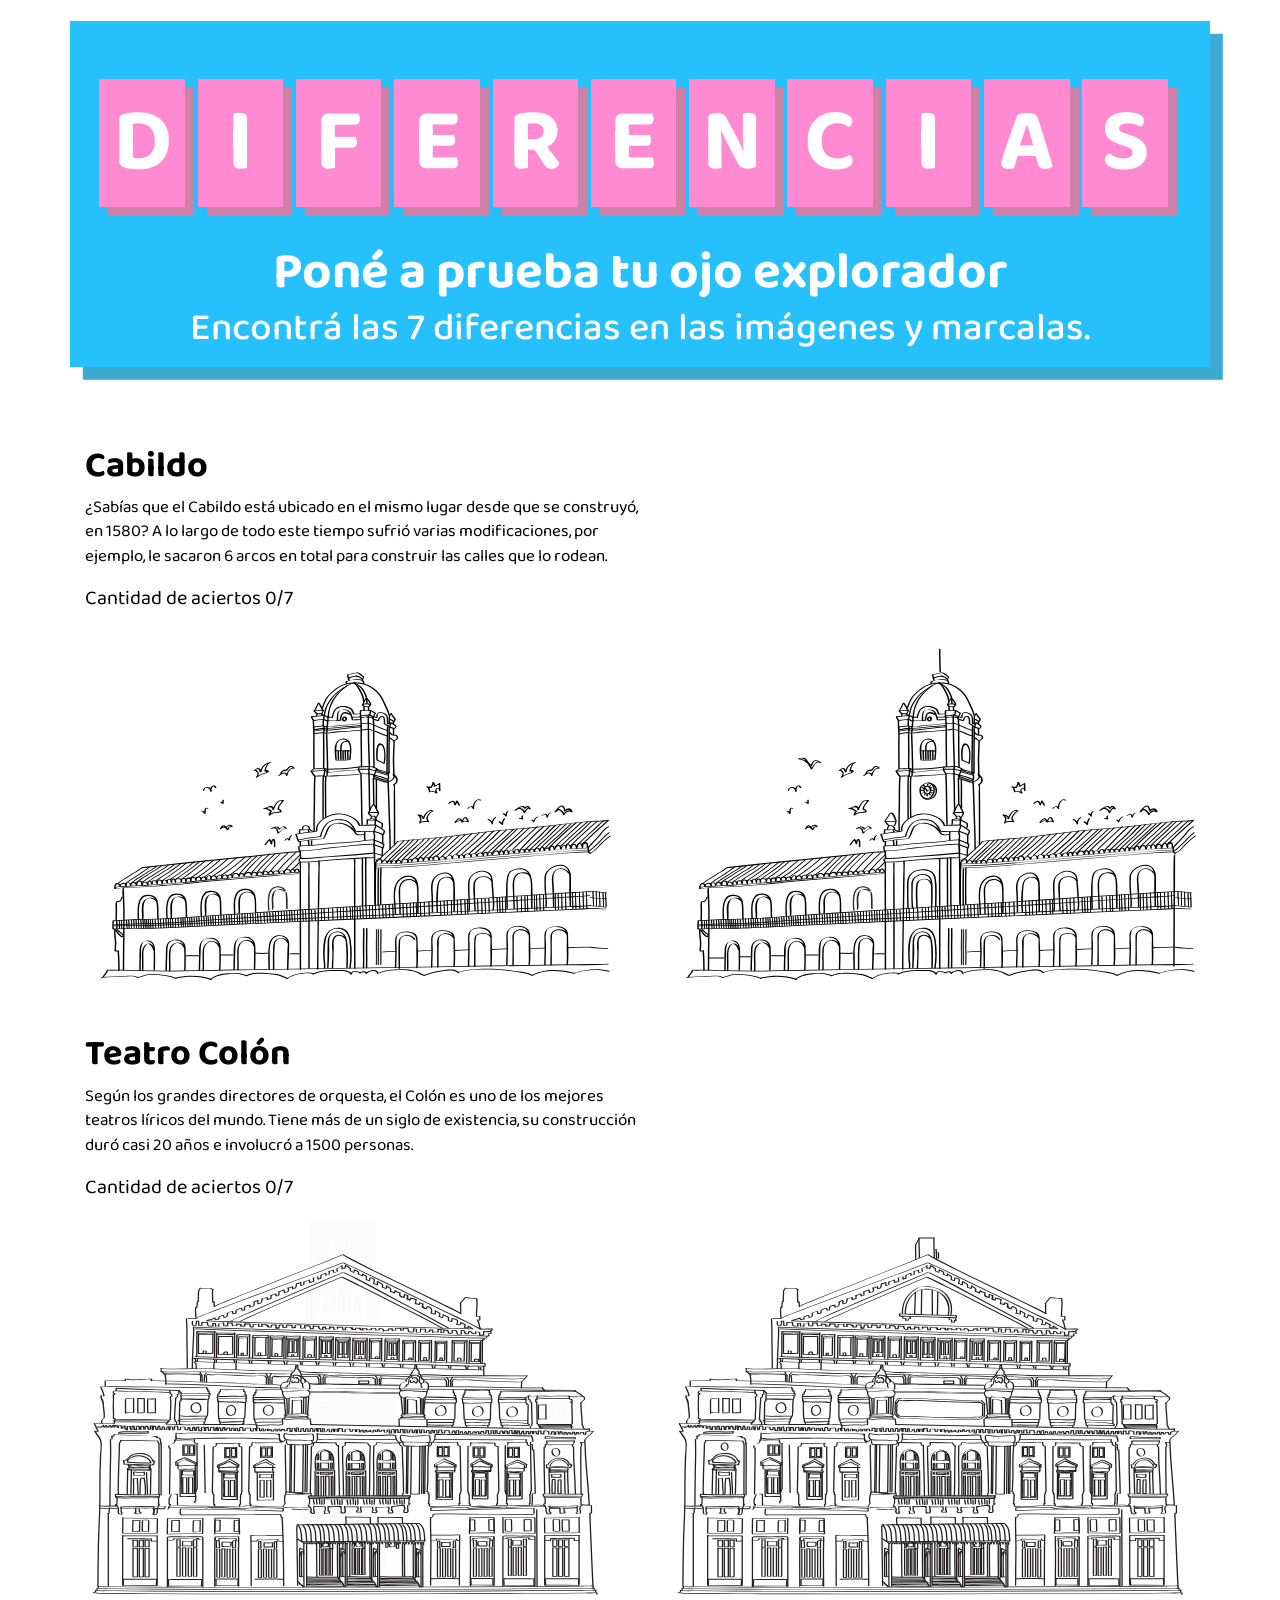
==== commit 40fa4948: "Juego de 7 Diferencias" ====
--- a/Diferencias/diferencias.html
+++ b/Diferencias/diferencias.html
@@ -35,8 +35,8 @@
                     <div class="letterdiferencias">A</div>
                     <div class="letterdiferencias">S</div>
                     <div class="subtitlediferencias">
-                        <h2>Poné a prueba tu memoria</h2>
-                        <h3>Encontrá las parejas de murales de la Ciudad.</h3>
+                        <h2>Poné a prueba tu ojo explorador</h2>
+                        <h3>Encontrá las 7 diferencias en las imágenes y marcalas.</h3>
                     </div>
                 </div>
             </div>
@@ -50,14 +50,15 @@
 
             <div class="col-lg-12 col-md-12 col-sm-12 col-xs-12">
                 <div id="cabildo-info">
-                    <h2>El Cabildo</h2>
-                    <p>Lorem, ipsum dolor sit amet consectetur adipisicing elit. Earum architecto fugiat eum? Tempora hic quas nobis at illo, esse velit impedit. Pariatur eos inventore error doloribus hic cum repellat aliquam.</p>
+                    <h2>Cabildo</h2>
+                    <p>¿Sabías que el Cabildo está ubicado en el mismo lugar desde que se construyó, en 1580? A lo largo de todo este tiempo sufrió varias modificaciones, por ejemplo, le sacaron 6 arcos en total para construir las calles que lo rodean.</p>
                 </div>
                 <div id="cabildo-aciertos">
                     <p>Cantidad de aciertos 0/7</p>
                 </div>
                 <div id="win-cabildo">
                     <h2>¡Felicitaciones!</h2>
+                    <img style="width:50px" src="https://cdn2.buenosaires.gob.ar/turismo/__emoji_feliz.png?as=4rg" alt="Ícono carita feliz">
                     <h4>¡Lo hiciste muy bien!</h4>
                     <button type="button" class="btn btn-reset" onclick="resetCabildo()">Jugar otra vez</button>
                 </div>
@@ -67,6 +68,28 @@
             </div>
             <div class="col-lg-6 col-md-6 col-sm-12 col-xs-12 no-padding">
 <?xml version="1.0" encoding="utf-8"?> <svg version="1.1" xmlns="http://www.w3.org/2000/svg" xmlns:xlink="http://www.w3.org/1999/xlink" x="0px" y="0px" width="100%" height="100%" viewBox="0 0 840 587" style="enable-background:new 0 0 840 587;" xml:space="preserve"> <g id="fin-pared" class="capa-diferencia-cabildo"> <rect style="fill: white;" x="774.531" y="350.793" width="32.654" height="164.821"/> <path d="M785.182,351.375c-0.956,20.659-0.273,41.519-0.369,62.196c-0.141,30.348-0.268,60.696-0.397,91.043 c-0.021,5.032-0.029,10.063-0.068,15.094c-0.004,0.529,2.168,0.168,2.174-0.582c0.396-51.199,0.397-102.402,0.707-153.604 c0.029-4.898-0.1-9.834,0.127-14.729C787.379,350.287,785.217,350.619,785.182,351.375"/> </g> <g id="puerta-abajo" class="capa-diferencia-cabildo"> <g id="Capa_11_1_"> <rect style="fill: white;" x="372.5" y="369" width="60.182" height="73"/> </g> <g id="Capa_12"> <path d="M390.846,431.663c-0.544-6.4-0.849-12.852-0.972-19.271c-0.092-4.916,0.42-9.819,0.322-14.731 c-0.144-7.189,1.717-12.055,8.554-15.254c5.275-2.467,11.67-1.58,15.754,2.568c3.044,3.092,3.144,8.307,3.195,12.333 c0.133,10.71,0.507,21.584-0.163,32.275c-0.048,0.773,2.122,0.309,2.161-0.316c0.746-11.893,0.828-24.368,0.032-36.272 c-0.637-9.531-8.777-14.799-17.91-12.553c-4.103,1.008-7.597,2.867-10.582,5.867c-4.087,4.106-3.126,9.641-3.207,14.907 c-0.161,10.404-0.241,20.638,0.642,31.029C388.723,432.839,390.908,432.397,390.846,431.663"/> <path d="M397.682,430.884c-0.014-10.639-1.218-21.461-0.266-32.049c0.562-6.244,2.572-10.133,9.863-10.81 c5.433-0.506,8.945,4.218,10.585,8.691c0.219,0.598,2.364-0.062,2.173-0.582c-3.501-9.547-13.144-11.414-21.237-5.883 c-4.198,2.869-3.641,9.451-3.943,13.85c-0.613,8.969,0.64,18.347,0.651,27.365C395.509,431.925,397.683,431.579,397.682,430.884" /> <path d="M384.037,431.8c-0.645-11.861-0.5-23.811-0.435-35.686c0.033-5.837,0.829-11.931,4.987-16.334 c4.174-4.421,11.184-5.498,16.951-5.693c4.886-0.166,9.713,1.059,13.33,4.449c3.911,3.668,4.255,9.321,4.627,14.297 c0.896,12,0.388,24.029,0.363,36.047c-0.003,0.975,2.179,0.535,2.18-0.244c0.029-14.088,1.358-28.863-1.049-42.816 c-1.693-9.819-11.076-13.565-20.086-13.008c-9.475,0.586-18.959,3.898-22.226,13.595c-2.461,7.299-1.038,15.911-1.186,23.463 c-0.145,7.504-0.037,15.018,0.37,22.512C381.906,433.161,384.085,432.695,384.037,431.8"/> </g> </g> <g id="paloma" class="capa-diferencia-cabildo"> <rect style="fill: white;" x="215.529" y="192.047" width="41.185" height="36.987"/> <path d="M217.254,205.458c1.315-0.017,1.931-0.065,3.248-0.213c5.195-0.582,5.921,0.767,8.384,3.821 c2.182,2.707,3.668,5.747,6.464,7.923c0.461,0.359,1.925,0.049,2.095-0.561c0.663-2.368,1.673-4.439,3.228-6.369 c2.384-2.957,7.113,0.508,9.315,1.675c0.585-0.319,1.169-0.638,1.754-0.959c-8.602-2.844-12.132,4.11-15.79,10.641 c0.723-0.15,1.445-0.302,2.167-0.452c-3.48-8.938-9.925-14.559-19.621-15.82c-0.546-0.071-1.504,0.127-1.763,0.686l-0.117,0.252 c-0.246,0.53,1.867,0.31,2.16-0.321l0.118-0.252c-0.588,0.228-1.176,0.457-1.763,0.685c9.403,1.224,15.462,6.748,18.812,15.352 c0.28,0.718,1.917-0.005,2.167-0.451c2.564-4.577,4.872-11.677,11.876-9.361c0.49,0.162,2.612-0.504,1.754-0.959 c-2.711-1.436-6.332-4.058-9.615-2.878c-3.839,1.38-5.79,5.097-6.842,8.852c0.698-0.187,1.398-0.374,2.096-0.562 c-3.749-2.917-5.84-7.479-9.063-10.937c-2.354-2.527-7.351-0.901-10.175-0.865C217.438,204.394,215.794,205.478,217.254,205.458"/> </g> <g id="palito-cupula" class="capa-diferencia-cabildo"> <rect style="fill: white;" x="417.625" y="37.51" width="25.681" height="34.175"/> <g id="Capa_5_1_"> <path d="M429.818,39.731c0.026,11.441,0.326,22.896,0.667,34.333c0.033,1.109,2.225,0.742,2.197-0.184 c-0.341-11.435-0.64-22.891-0.667-34.333C432.012,38.44,429.816,38.799,429.818,39.731"/> </g> </g> <g id="pared-izq" class="capa-diferencia-cabildo"> <rect style="fill: white;" x="83.12" y="495.626" width="66.635" height="18.608"/> <path d="M126.804,505.955h18.5c1.218,0,1.688-1.525,0.211-1.525h-18.5 C125.797,504.43,125.326,505.955,126.804,505.955"/> <path d="M81.633,507.699h22.5c1.218,0,1.688-1.525,0.211-1.525h-22.5C80.626,506.174,80.155,507.699,81.633,507.699" /> </g> <g id="reloj" class="capa-diferencia-cabildo"> <g id="Capa_9_1_"> <rect style="fill: white;" x="394.689" y="229.034" width="37.994" height="49.966"/> </g> <g id="Capa_9"> <path d="M418.425,242.872c-4.335-3.594-11.761,0.153-15.337,3.229c-5.15,4.428-2.972,14.444,1.569,18.396 c4.605,4.008,12.407,1.54,15.858-2.621c4.284-5.163,4.392-15.999-2.232-19.094c-0.595-0.278-2.597,0.605-1.742,1.004 c11.256,5.259,0.926,29.273-10.539,19.294c-3.354-2.92-3.979-8.574-3.241-12.646c0.885-4.879,9.264-10.365,13.639-6.737 C416.959,244.161,418.965,243.319,418.425,242.872"/> <path d="M414.405,242.778c6.527,1.893,11.282,6.187,10.212,13.419c-1.207,8.153-10.99,12.321-17.489,7.698 c-0.759-0.54-2.681,0.52-1.682,1.231c6.54,4.652,14.188,2.274,18.988-3.821c2.511-3.188,2.994-7.159,2.118-10.997 c-1.142-5.011-6.4-7.661-10.883-8.961C414.764,241.086,413.098,242.399,414.405,242.778"/> <path d="M410.7,254.2c0.159,0.565,0.302,0.801,0.958,0.863c0.481,0.046,1.479-0.221,1.479-0.865 c0-0.042-0.013-0.321-0.05-0.207c0.212-0.644-0.366-0.932-0.939-0.901c-0.666,0.035-1.568,0.734-1.678,1.441 c-0.063,0.398,0.369,0.681,0.72,0.693c0.338,0.011,0.649-0.017,0.95-0.186c0.353-0.198,0.679-0.475,0.609-0.92 c-0.16-1.015-0.954-1.996-1.556-2.792c-0.588-0.778-1.234-1.797-2.352-1.523c-0.42,0.102-1.029,0.506-0.891,1.022 c0.143,0.53,0.862,0.544,1.283,0.441c0.005-0.001,0.01-0.003,0.015-0.004l-0.826-0.008c-0.144-0.053-0.192-0.118-0.099-0.026 c0.108,0.109,0.208,0.226,0.308,0.341c0.273,0.314,0.526,0.645,0.773,0.978c0.463,0.626,1.047,1.363,1.171,2.153 c0.203-0.306,0.406-0.612,0.608-0.919c-0.021,0.012-0.043,0.024-0.064,0.036c0.285-0.05,0.571-0.1,0.856-0.15 c-0.008,0-0.017-0.001-0.026-0.001c0.24,0.231,0.48,0.462,0.721,0.693c-0.052,0.328-0.139,0.272,0.029,0.069 c0.041-0.049,0.287-0.254,0.051-0.07l-0.818,0.299c0.005-0.001,0.011-0.001,0.017-0.001c-0.312-0.301-0.625-0.602-0.937-0.901 c-0.073,0.218-0.075,0.389-0.075,0.615c0.492-0.288,0.986-0.576,1.479-0.864c0.082,0.032,0.164,0.065,0.246,0.097 c0.087,0.179,0.174,0.357,0.261,0.535c-0.005-0.179,0-0.344-0.049-0.52C412.596,252.628,410.423,253.215,410.7,254.2"/> <path d="M412.67,254.078c0.923-0.418,1.705-1.084,2.625-1.5c0.198-0.09,0.737-0.477,0.256-0.604 c-0.49-0.13-1.08,0.067-1.522,0.267c-0.922,0.418-1.705,1.083-2.625,1.5c-0.198,0.09-0.737,0.477-0.255,0.604 C411.639,254.474,412.229,254.277,412.67,254.078"/> <path d="M414.913,247.454c-5.883-5.417-13.081,7.258-5.976,11.287c7.264,4.12,13.224-8.08,6.2-11.539 c-0.749-0.369-2.705,0.669-1.7,1.164c4.129,2.034,2.977,11.231-2.197,9.494c-2.8-0.94-3.555-3.868-2.938-6.466 c0.481-2.036,2.43-5.036,4.609-3.03C413.56,248.963,415.613,248.1,414.913,247.454"/> <path d="M415.535,247.968c0.762-0.622,1.611-1.127,2.375-1.75c0.363-0.296,0.224-0.688-0.209-0.778 c-0.527-0.112-1.127,0.077-1.537,0.411c-0.762,0.622-1.611,1.127-2.375,1.75c-0.363,0.297-0.224,0.688,0.209,0.779 C414.525,248.49,415.125,248.303,415.535,247.968"/> <path d="M417.244,250.461c0.638-0.266,1.238-0.609,1.875-0.875c0.339-0.142,0.877-0.604,0.544-1.006 c-0.338-0.408-1.044-0.269-1.458-0.097c-0.638,0.266-1.238,0.609-1.875,0.875c-0.339,0.141-0.877,0.604-0.544,1.005 C416.124,250.772,416.83,250.634,417.244,250.461"/> <path d="M417.418,253.975c0.662,0.12,1.338,0.13,2,0.25c0.514,0.093,1.189-0.186,1.412-0.676 c0.234-0.515-0.213-0.871-0.674-0.954c-0.662-0.12-1.338-0.13-2-0.25c-0.513-0.094-1.189,0.186-1.412,0.676 C416.51,253.536,416.957,253.891,417.418,253.975"/> <path d="M416.617,257.037c0.643,0.022,1.214,0.443,1.807,0.654c0.506,0.181,1.085,0.083,1.541-0.198 c0.254-0.157,0.694-0.685,0.185-0.866c-0.917-0.327-1.689-0.81-2.693-0.846c-0.487-0.016-1.147,0.17-1.434,0.599 C415.732,256.814,416.268,257.024,416.617,257.037"/> <path d="M414.024,258.444c0.604,0.749,1.021,1.626,1.625,2.375c0.427,0.528,2.513-0.216,2.027-0.817 c-0.604-0.75-1.02-1.626-1.625-2.375C415.625,257.097,413.539,257.842,414.024,258.444"/> <path d="M410.944,259.65c-0.114,0.746-0.124,1.496-0.125,2.25c0,1.009,2.185,0.587,2.186-0.229 c0-0.754,0.01-1.504,0.125-2.25C413.276,258.46,411.072,258.816,410.944,259.65"/> <path d="M408.645,258.453c-0.97,0.517-1.729,1.317-2.06,2.378c-0.174,0.56,1.964,0.267,2.155-0.344 c0.201-0.645,0.575-1.294,1.19-1.622c0.217-0.114,0.726-0.509,0.24-0.664C409.698,258.051,409.065,258.229,408.645,258.453"/> <path d="M406.876,256.554c-0.633,0.137-1.243,0.362-1.875,0.5c-0.366,0.079-1.064,0.196-1.282,0.56 c-0.184,0.305,0.783,0.168,0.854,0.152c0.633-0.138,1.243-0.363,1.875-0.5c0.366-0.08,1.065-0.197,1.282-0.561 C407.914,256.4,406.947,256.538,406.876,256.554"/> <path d="M405.662,252.742c-0.621-0.113-1.253-0.138-1.875-0.25c-0.507-0.093-1.188,0.188-1.414,0.666 c-0.243,0.511,0.217,0.838,0.664,0.919c0.621,0.112,1.253,0.137,1.875,0.25c0.507,0.092,1.187-0.189,1.414-0.667 C406.569,253.15,406.109,252.823,405.662,252.742"/> <path d="M407.999,250.743c-0.815-0.993-1.814-1.893-2.812-2.7c-0.307-0.249-1.09,0.024-1.397,0.134 c-0.12,0.043-0.95,0.358-0.653,0.598c0.942,0.763,1.918,1.612,2.688,2.55C406.246,251.838,408.14,250.915,407.999,250.743"/> <path d="M409.044,247.476c-0.448-0.673-0.896-1.341-1.17-2.107c-0.286-0.801-2.443-0.173-2.174,0.582 c0.309,0.865,0.824,1.633,1.33,2.392C407.456,248.983,409.563,248.254,409.044,247.476"/> <path d="M413.629,245.795c0.255-0.704,0.25-1.51,0.25-2.25c0.001-1.01-2.184-0.587-2.184,0.229 c-0.001,0.741,0.004,1.546-0.25,2.25c-0.181,0.501,0.692,0.594,0.965,0.565C412.912,246.536,413.449,246.294,413.629,245.795"/> </g> </g> <g id="pico-arriba" class="capa-diferencia-cabildo"> <g id="Capa_10_1_"> <rect style="fill: white;" x="341.5" y="279" width="31" height="38"/> </g> <g id="Capa_7"> <path d="M355.252,306.438c-2.167-1.705-3.943-3.787-5.333-6.166c-0.395-0.677-2.503,0.036-2.01,0.88 c1.39,2.379,3.166,4.461,5.333,6.166C353.889,307.827,355.91,306.957,355.252,306.438"/> <path d="M348.669,301.365c5.111-0.012,10.222-0.141,15.332,0c-0.226-0.177-0.451-0.353-0.677-0.529 c0.007,2.196-0.731,4.003-1.927,5.83c-0.581,0.885,1.62,0.724,2.035,0.09c1.262-1.926,2.08-3.833,2.072-6.169 c-0.001-0.383-0.325-0.521-0.677-0.531c-5.111-0.139-10.221-0.011-15.334,0C348.632,300.058,347.198,301.369,348.669,301.365"/> <path d="M349.319,300.522c0.775-2.853,2.939-4.961,4.379-7.481c0.829-1.453,2.576-6.126,4.476-4.432 c3.125,2.788,4.198,8.127,5.653,11.893c0.204,0.528,2.338-0.157,2.174-0.582c-1.365-3.53-3.206-12.699-7.959-13.042 c-2.122-0.152-3.472,1.621-4.511,3.176c-0.952,1.427-1.733,2.969-2.603,4.446c-1.289,2.186-3.069,3.884-3.754,6.402 C347.048,301.368,349.17,301.071,349.319,300.522"/> </g> </g> <g id="fondo-gral"> <g id="ventana"> <image style="overflow:visible;enable-background:new ;" width="138" height="171" xlink:href="[data-uri] EAMCAwYAAALuAAAFoAAACpT/2wCEABALCwsMCxAMDBAXDw0PFxsUEBAUGx8XFxcXFx8eFxoaGhoX Hh4jJSclIx4vLzMzLy9AQEBAQEBAQEBAQEBAQEABEQ8PERMRFRISFRQRFBEUGhQWFhQaJhoaHBoa JjAjHh4eHiMwKy4nJycuKzU1MDA1NUBAP0BAQEBAQEBAQEBAQP/CABEIALAAjgMBIgACEQEDEQH/ xACuAAEAAgMBAQAAAAAAAAAAAAAABgcBBAUDAgEBAQAAAAAAAAAAAAAAAAAAAAEQAAAGAQIDBgUF AQAAAAAAAAECAwQFBgASBzARExAgITNENWAyIxQkQDQVJTYWEQABAgMCCAoHBgcBAAAAAAABAgMA EQQhMRAwQVFxkbESYYGhwSJSYnITBSAyQoKyc4PRktIjQyRA4aLCU2MUNBIBAAAAAAAAAAAAAAAA AAAAYP/aAAwDAQACEQMRAAAAsAAwZxyYOWLy6/7BIM8jzJL1K15RcquJwdBjIABiLbdeH1O+p0DG XJOtji+B3fGN8c3opvlnPcpu1k32Mjz9IuQidQu1zOr7VYdaXaEiDIwyNGDWMK+3eprEpzq7IrKy acJvMeb0SHRZIib5yAAAMVLbVdndk8An5yKynsSLT1trjlWWZWVtnRzjIAAAhE3iRG7QqO3FhfM2 /NLBj0hjRXFxU7cZssZAAAEYk8cK+uGmbkWA7GrtpOo5I48VpcdN3CbeQAAAR+QcErK5aauVYBt6 m0k74nb5RU9u1FbR0sgAAA4fc4ZWFy01cqwP7+vBLE0N7VKdtiqLXOqAAABxuzxyrLlpq5VhvO63 DSztbZ0iobcqS5D3YyAAAOZ09cpy4odNSLxuz8Hz57A5HXZAAAAGMjDI/9oACAECAAEFAPiP/9oA CAEDAAEFAPiP/9oACAEBAAEFAO7446kWLQFrnAJD/wB9B4F9ghFC3wCwoPGjkOfCmLHHxBZO4yz4 WkRLyZkKDLqAXblwIKbevyg6ps83AQfMFYq7yTQYuaYSqPftFsIwK0ZSEy7haZHsQKQpQ7BMUuC5 bgLlCNfpzdGEhUHD2NdVyyITCPdtU6WLZsWTqVew8Q2iWmCIBj2xsW6uixvgUqR3GL0Ehsd1CfZY jPT8YpKSzeWI0cuY91Dyacox7V1iIIzUmpKSFNhQYMuWSEi2jm7idl7G9hoNpFIdvIMkIhhIpztL dMcr6DOdaV9J7XpbtvMn9tHVuN/kZUpQKVwum2Rn5peXd06GLHx/d5BggAhIQJUH01aoQW8e7K9Z dlzffdzO37ACNcvsqKSNeYDISxSlKXv8ueWFqDOZojvrRWOVioIOlTOHUA1BnECPLLG8F7MbeswE 3Bv6HTldvXGh7lpcfbwccgLh+QoFJJL/AG7A46jUpv0YLg7iJ+FOV6U9l+W6cRU0etO5a1elA5AJ 9OH4O4JOcfAKilMZuIpyToieuay7H0wRfEYwumP4N9KAw8abS/5/T3DPzd7ek5v8vZtMIX5o/wDY 8G8AP8G1ECuef4+4Jucpt2AdfLyADCF+aP8A2PBuvsKXmel3A9327KPUy7FAYIPAYkdUZwbmXVX0 vM9LuB7vt2P1ct5dUBkEIDD8G4/59HzPS7g+77diHXyyk1wmV02qF4Nx/wA8j5npdwQ/stvTADzJ wuqIys+x8G2lA0Al5npdwyiDrb8whKZKBqjjfNWgEIPg2ouqCS8z0u4pQA1ENymskRAGJvE8GTRE cGxF1QqQ8lNf4G4hfoUo2meyaUBOKTDWq0T6TXgvGxXbVDb1Yrnok6G4CRzx1NRcGm9Kw44ZIukW VVhGSvLimKU5U0Ukg/Qf/9oACAECAgY/AEf/2gAIAQMCBj8AR//aAAgBAQEGPwD0iamobalkUoT1 XxIPlzuJJ2yj1X/uD8USk8NKB+KABUhCjkWlQ5o3qd5Do7CgcXJ5fiPn1WU+tx5oKW1/8zJ9huw8 ZvnG+yw49P8AUVPd1qgF1bTM8kyo8gjpVqAcwbJ/uj8upaWcxBT9sFXgh5IytKB5DKJK8SndGeaD CW6wipZF5VYsaFR4tI4CR6zZsWnSMQqjoVBdUbFLyI/nBSyC88s9JargM6iYS7VgVNTfMjoJPAI3 UgBIuAw2kDTEi6kHSILb6WnknIZGFVHlKipN5p1H4DHiNlTFQ0bRoyKziAhZCKxA/MRn7SfS8Jo/ ungQgdUdaEsNdN10zUo2yzkwlhlIK/1HMqjgmbI/52J1VSbA00N48ZiZWjy9o3ADxHPsgmp8xqHF G/pSGqCWaxxJ7VvPBXTq8ZIyoUQdRjcU84kg2tuic/vQHX2AzWp/UR6qx2hDdQ1NDiCFCeUcMN1T ZE1CSxmUL/QW84ZIbBUo8Ah2pWeiTJtOZM7IFU8n9zUCdt6U5BgVUVK91AuGUnMIFD5fNhhV8r93 OowENp3nlWuPG1Sjp9Et1TKV5lykoccKfopv04tKfbTDnldaN2qYE2HRYuWY6IPltX/5qonwnfZK h6CaRBk5UmRl1RfDLKhNtJ33O6LYCQJACQELfdVuttgqUeCFLKiGEmTSJ2SzwmocH7ioG8o5QnIP TkbRDfm/lw3Hm1TeaFgWj2uONwTfeSZoABG4tPCYZqUXOJCsLiAZopwEDTlh6tUOk6rcQeynA35c 0qRc6bss2QQwwR0Ad9ehNsBIEgBIDESipZAkN8qToVbCmFHpMLI4jbgceUZJbSVE6BDjqrVOKKtZ ilZlI7gUocKrY2xUPTmkKKEaE2RUVihdJtJ5Tim3gLHWxM5yDFRTm5xAUPdswVSripO4PesinZv3 3Eg6CYSkZABqiof/AMbaiNUFRymcNKla6orOzFUbveB5IYmbFhSTqwIbBtccA4gIpUm5JKjxCeCq VdNITrMsFInO0lWsYpheZyWsRRqBl+akazLBSNA3lRI0Sgq6jajsGBwdZSQdcAcIimTmbSOTFJJ9 l0EajFOoey4g8sT4J8kUyMyCdZh9fVblrOCXWcSIGkRT/LTsxS+BadsNE3b6TyxPsc0MpzNDlJir OXdTgVPItMoGkRT/AC07MU93k7YRpG2Pp80NfJHxGKw5JIG3A6TelSSNcAxSkZWkGfFiqg9UpP8A UIR3htj6fNDXyR8RirGSScFUOBJ5RgoyP8KByYqq934hCNI2x9Pmhr5I2qirGUpTgqx2CdWCkP8A rA1Yqq934hCNI2x9PmhgytLV/GYqE5SgbcFYL/yly1YKTuYqqBzDaIR3htj6fNFKchQRyw8nIWid RGCpAv8ACUOSDpikn1By4qqA6oOowjvDbH0+aKJWcLGyCOs2oYKgm7w1T1QRwmKRJv8ACSeTFVY/ 1k6oSe0NseJL9KcvdikVkClDXDKZ+sFDkwVazkaVrlCEgElSpCzhhprqISNQxT1MuxLySgnNMQC7 VJLAM5JSQogR4Hsbu5xSlDLiQSELkqVsgRfDLrSCpLcys+yARK0xasJ7o/FOFMVBUttwbqhvFMx7 sB1mnBcTakrJXI8G9jilQBBvBExEm0JQOyAP4H//2Q==" transform="matrix(0.233 0 0 0.2316 298.5702 397.4625)"> </image> </g> <path d="M109.659,371.112c39.326-4.832,78.804-8.361,118.2-12.551c20.237-2.152,40.509-3.961,60.768-5.896 c19.221-1.836,38.72-5.328,58.032-5.553c1.255-0.014,1.658-1.646,0.184-1.629c-18.747,0.218-37.667,3.589-56.323,5.389 c-20.19,1.947-40.395,3.75-60.57,5.857c-40.037,4.186-80.151,7.844-120.107,12.754 C108.624,369.632,108.182,371.294,109.659,371.112"/> <path d="M349.058,345.341c17.348-0.158,34.589-3.657,51.85-5.158c19.327-1.682,38.731-4.692,58.15-4.842 c0.716-0.006,2.346-1.1,0.885-1.088c-17.699,0.138-35.394,2.727-52.994,4.372c-9.326,0.872-18.623,1.62-27.909,2.873 c-9.67,1.306-19.322,2.666-29.097,2.755C349.228,344.26,347.597,345.355,349.058,345.341"/> <path d="M347.308,337.841c18.221-0.11,36.323-2.926,54.477-4.2c9.515-0.668,19.037-1.24,28.547-1.98 c9.313-0.723,18.655-2.608,27.976-2.82c0.712-0.017,2.345-1.121,0.885-1.088c-9.333,0.213-18.663,2.072-27.977,2.82 c-9.508,0.763-19.032,1.325-28.548,1.98c-18.159,1.251-36.254,4.09-54.475,4.2C347.477,336.757,345.847,337.85,347.308,337.841"/> <path d="M459.413,328.178c-0.001,2.337,0.022,4.708-0.5,6.999c-0.193,0.846,2.002,0.504,2.176-0.26 c0.523-2.292,0.5-4.663,0.5-7C461.59,326.98,459.413,327.438,459.413,328.178"/> <path d="M459.877,329.04c4.741,2.05,9.857,3.383,14.11,6.415c0.583,0.415,2.542-0.449,2.028-0.816 c-4.351-3.102-9.539-4.488-14.39-6.584C461.038,327.801,459.042,328.679,459.877,329.04"/> <path d="M473.414,335.588c0.589,2.13-0.647,3.993-1.015,6.038c-0.198,1.105,2.026,0.831,2.203-0.158 c0.402-2.234,1.631-4.125,0.986-6.462C475.306,333.984,473.133,334.569,473.414,335.588"/> <path d="M458.899,335.622c4.151,2.209,8.852,3.042,13,5.25c0.726,0.386,2.691-0.624,1.703-1.15 c-4.151-2.209-8.851-3.042-13-5.25C459.877,334.086,457.911,335.096,458.899,335.622"/> <path d="M345.413,338.43c0.003,2.826,0.053,5.572,1.58,8.046c0.385,0.624,2.498-0.077,2.016-0.858 c-1.389-2.249-1.419-4.891-1.42-7.454C347.588,337.241,345.413,337.705,345.413,338.43"/> <path d="M347.164,345.838c0.685,3.637,0.315,7.363,1,11c0.167,0.887,2.347,0.34,2.174-0.582 c-0.685-3.637-0.316-7.363-1-11C349.171,344.369,346.991,344.916,347.164,345.838"/> <path d="M458.664,336.588c0.576,1.206,0.471,2.959,0.564,4.254c0.263,3.616,0.368,7.246,0.483,10.869 c0.316,9.885,0.459,19.777,0.593,29.666c0.199,14.727-0.374,29.633,0.513,44.338c0.069,1.137,2.259,0.783,2.201-0.17 c-0.908-15.047-0.324-30.301-0.528-45.371c-0.133-9.811-0.29-19.621-0.603-29.428c-0.131-4.09,0.786-10.9-1.049-14.74 C460.387,335.063,458.239,335.699,458.664,336.588"/> <path d="M471.662,342.173v10.249c0,0.959,2.178,0.508,2.178-0.252v-10.249 C473.84,340.963,471.662,341.413,471.662,342.173"/> <path d="M349.156,357.098c16.993,0.264,33.795-2.162,50.729-3.186c19.843-1.199,39.754-2.688,59.521-4.813 c1.215-0.13,1.67-1.763,0.189-1.604c-19.177,2.061-38.476,3.447-57.721,4.701c-17.506,1.142-34.961,3.57-52.529,3.298 C348.096,355.475,347.685,357.077,349.156,357.098"/> <path d="M459.371,348.516c4.058,1.066,7.941,2.684,12,3.75c0.57,0.15,2.514-0.74,1.76-0.937 c-4.058-1.067-7.942-2.684-12-3.75C460.56,347.428,458.617,348.318,459.371,348.516"/> <path d="M458.664,316.838c1.088,3.209,1.93,7.921,0.292,11.061c-0.588,1.125,1.619,1.201,2.09,0.296 c1.766-3.385,0.965-8.478-0.208-11.939C460.482,315.209,458.314,315.806,458.664,316.838"/> <path d="M472.164,321.588v12.5c0,0.41,2.174,0.08,2.174-0.582v-12.5 C474.338,320.596,472.164,320.926,472.164,321.588"/> <path d="M459.393,315.603c4.179,2.436,9.163,2.88,13.25,5.5c0.656,0.42,2.646-0.514,1.715-1.11 c-4.095-2.624-9.073-3.065-13.25-5.5C460.435,314.1,458.449,315.052,459.393,315.603"/> <path d="M473.868,321.211c2.041-1.642,2.677-4.056,2.968-6.556c0.098-0.84-2.087-0.426-2.17,0.285 c-0.258,2.208-0.711,4.479-2.532,5.944c-0.359,0.288-0.236,0.657,0.197,0.738C472.853,321.721,473.46,321.539,473.868,321.211"/> <path d="M461.075,315.114c1.195-3.087,2.652-6.248,2.763-9.608c0.012-0.387-2.152-0.088-2.174,0.582 c-0.107,3.27-1.574,6.387-2.737,9.391C458.754,315.926,460.85,315.693,461.075,315.114"/> <path d="M461.131,306.053c4.638,2.371,8.938,5.301,13.108,8.409c0.59,0.44,2.573-0.421,2.024-0.829 c-4.258-3.175-8.655-6.17-13.392-8.591C462.278,304.739,460.271,305.614,461.131,306.053"/> <path d="M435.007,316.293c7.848,0.389,15.653-0.278,23.5-0.334c0.87-0.006,2.291-1.334,0.82-1.324 c-7.841,0.055-15.656,0.722-23.5,0.334C434.942,314.925,433.533,316.22,435.007,316.293"/> <path d="M438.14,307.039c7.784-0.013,15.562-0.186,23.333-0.666c1.187-0.073,1.71-1.576,0.221-1.484 c-7.771,0.48-15.548,0.653-23.333,0.666C437.16,305.557,436.66,307.042,438.14,307.039"/> <path d="M347.497,330.755c0.021,2.353,0.321,4.742-0.151,7.068c-0.099,0.484,2.036,0.14,2.142-0.386 c0.488-2.4,0.203-4.837,0.183-7.264C349.668,329.824,347.492,330.143,347.497,330.755"/> <path d="M359.83,329.088c0.312,2.439,0.2,4.912,0.667,7.333c0.104,0.54,2.29,0.023,2.174-0.582 c-0.467-2.421-0.357-4.895-0.667-7.333C361.938,327.993,359.749,328.451,359.83,329.088"/> <path d="M364.497,329.588c0.417,2.219-0.25,4.449,0.167,6.667c0.087,0.462,2.274-0.043,2.174-0.582 c-0.417-2.218,0.249-4.449-0.167-6.667C366.584,328.544,364.396,329.049,364.497,329.588"/> <path d="M348.506,317.502v-4.334c0-0.943-2.178-0.487-2.178,0.258v4.334 C346.328,318.704,348.506,318.248,348.506,317.502"/> <path d="M347.062,313.301c4.629,0.449,9.263,0.197,13.903,0.173c0.673-0.003,2.359-1.028,0.903-1.021 c-4.482,0.024-8.958,0.275-13.429-0.159C347.892,312.24,345.912,313.189,347.062,313.301"/> <path d="M359.83,313.422c0.167,1,0.334,2,0.5,3c0.076,0.458,2.266-0.026,2.174-0.582c-0.166-1.001-0.333-2-0.5-3 C361.927,312.381,359.737,312.866,359.83,313.422"/> <path d="M361.063,313.012c2.1,1,4.01,2.348,6.301,2.894c0.492,0.118,1.081-0.043,1.522-0.263 c0.184-0.092,0.75-0.502,0.251-0.621c-2.193-0.524-4.021-1.815-6.033-2.773c-0.428-0.203-0.984-0.062-1.407,0.095 C361.625,312.371,360.676,312.828,361.063,313.012"/> <path d="M363.838,312.006c-0.055-4.296-4.428-6.214-8.172-5.745c-3.405,0.426-4.762,3.185-4.836,6.327 c-0.009,0.401,2.158,0.091,2.174-0.582c0.063-2.735,0.855-5.336,4.192-4.769c2.524,0.43,4.437,2.878,4.468,5.351 C361.67,313.012,363.846,312.668,363.838,312.006"/> <path d="M367.649,316.037c1.896,0.126,3.732-0.325,5.606-0.52c1.021-0.105,1.836-1.264,0.323-1.108 c-1.693,0.176-3.349,0.595-5.06,0.481C367.748,314.839,366.185,315.94,367.649,316.037"/> <path d="M342.255,320.013c9.411-1.543,18.818-3.09,28.334-3.833c1.024-0.08,1.838-1.217,0.324-1.099 c-9.514,0.744-18.922,2.29-28.334,3.833C341.588,319.076,340.746,320.26,342.255,320.013"/> <path d="M340.92,320.435c1.505,2.065,1.886,5.187,2.761,7.558c0.635,1.716,1.493,3.947,3.633,3.908 c1.219-0.023,1.687-1.568,0.207-1.541c-1.132,0.02-2.338-4.879-2.594-5.683c-0.544-1.703-0.942-3.715-2.013-5.185 C342.352,318.72,340.274,319.549,340.92,320.435"/> <path d="M346.565,328.853c10.518-2.271,21.194-3.548,31.873-4.776c1.065-0.122,1.796-1.4,0.291-1.227 c-10.88,1.252-21.748,2.578-32.461,4.892C344.935,328.03,345.256,329.135,346.565,328.853"/> <path d="M380.33,323.301c1.675-7.187,3.746-12.825,8.569-18.556c6.334-7.524,16.239-7.235,25.129-5.699 c7.145,1.234,12.249,7.449,15.453,13.504c1.313,2.481,2.822,4.302,5.722,3.524c1.285-0.343,1.048-1.232-0.238-0.887 c-2.407,0.645-4.243-5.409-5.274-6.859c-2.297-3.23-5.185-5.997-8.471-8.197c-4.856-3.25-12.792-3.469-18.42-2.927 c-14.729,1.418-21.52,13.084-24.628,26.422C378.017,324.29,380.182,323.94,380.33,323.301"/> <path d="M444.997,316.922c-0.034,3.964-0.416,7.909,0.333,11.833c0.132,0.691,2.315,0.161,2.174-0.582 c-0.748-3.919-0.368-7.872-0.333-11.833C447.176,315.732,445.004,316.119,444.997,316.922"/> <path d="M347.799,330.802c5.521-0.281,10.874-1.549,16.329-2.354c6.08-0.895,12.326-0.717,18.442-1.507 c0.946-0.122,1.885-1.152,0.363-0.955c-5.539,0.715-11.114,0.665-16.645,1.301c-5.892,0.678-11.646,2.203-17.585,2.505 C348.049,329.825,346.349,330.876,347.799,330.802"/> <path d="M384.918,325.613c3.141-3.868,4.33-9.501,6.563-13.955c5.354-10.678,17.88-9.266,26.945-4.946 c6.033,2.875,9.628,6.725,13.25,12.187c2.456,3.705,9.395,1.984,12.967,1.944c0.717-0.007,2.344-1.109,0.882-1.092 c-3.476,0.037-9.322,1.286-11.82-1.659c-2.506-2.956-4.039-6.028-7.176-8.544c-4.887-3.921-11.878-7.073-18.186-7.264 c-5.609-0.171-11.024,1.083-15.444,4.667c-5.681,4.608-5.623,13.326-9.983,18.698C382.366,326.326,384.525,326.096,384.918,325.613 "/> <path d="M462.837,305.16c0.638-2.512,0.355-5.094,0.334-7.654c-0.006-0.674-2.181-0.258-2.174,0.582 c0.022,2.463,0.28,4.931-0.332,7.346C460.464,306.228,462.65,305.894,462.837,305.16"/> <path d="M461.216,298.476c3.637,1.485,7.138,3.304,10.5,5.333c0.58,0.351,2.596-0.505,1.736-1.023 c-3.361-2.03-6.862-3.848-10.5-5.333C462.327,297.198,460.339,298.119,461.216,298.476"/> <path d="M471.331,303.922c0.159,1.562,0.893,4.815-0.457,6.011c-0.35,0.31-0.229,0.707,0.217,0.807 c0.517,0.117,1.142-0.062,1.537-0.412c1.78-1.578,1.088-4.919,0.877-6.988C473.427,302.579,471.244,303.066,471.331,303.922"/> <path d="M450.49,304.94c1.009-2.328,0.202-4.909,0.666-7.333c0.097-0.508-2.042-0.15-2.145,0.382 c-0.46,2.411,0.333,5.03-0.666,7.333C448.187,305.687,450.249,305.498,450.49,304.94"/> <path d="M449.02,298.7c4.054,0.464,8.117,0.206,12.187,0.183c0.423-0.002,2.462-0.844,1.421-0.838 c-3.939,0.022-7.886,0.298-11.813-0.152C450.319,297.837,448.493,298.64,449.02,298.7"/> <path d="M449.946,298.275c4.503-0.706,8.97-2.567,12.966,0.627c0.634,0.507,2.657-0.358,2.012-0.874 c-4.615-3.689-9.425-1.867-14.703-1.04C449.15,297.156,448.45,298.509,449.946,298.275"/> <path d="M456.267,296.227c1.317-1.004,0.978-2.385,1.801-3.613c0.107-0.161,1.181,0.208,1.535,0.35 c0.673,0.273,1.169,0.9,1.518,1.504c0.544,0.941,0.753,2.086,1.042,3.12c0.172,0.615,2.343,0.023,2.174-0.582 c-0.402-1.436-0.723-2.883-1.689-4.062c-0.938-1.142-2.693-1.463-4.083-1.355c-0.969,0.076-2.217,0.465-2.69,1.404 c-0.502,0.996-0.345,2.309-1.307,3.042C453.639,296.744,455.821,296.567,456.267,296.227"/> <path d="M457.423,292.522c-1.364-2.021-3.474-3.35-4.667-5.5c-0.281,0.351-0.562,0.7-0.842,1.051 c4.753-0.918,9.623-0.615,14.429-0.437c-0.228-0.183-0.455-0.368-0.683-0.552c-0.193,2.67-1.504,5.194-3.293,7.157 c-0.886,0.973,1.228,1.04,1.768,0.448c1.958-2.149,3.494-4.901,3.707-7.844c0.028-0.388-0.347-0.54-0.683-0.552 c-5.215-0.194-10.419-0.431-15.571,0.564c-0.462,0.089-1.134,0.524-0.842,1.05c1.195,2.15,3.304,3.478,4.667,5.5 C455.866,294.079,457.968,293.33,457.423,292.522"/> <path d="M452.758,287.634c2.531-4.593,4.104-9.712,7.667-13.667c-0.673,0.138-1.346,0.275-2.019,0.412 c3.65,3.619,4.312,8.965,7.333,13c0.416,0.557,2.516-0.173,2.024-0.83c-3.024-4.038-3.67-9.367-7.333-13 c-0.496-0.492-1.64-0.008-2.019,0.412c-3.573,3.967-5.129,9.063-7.667,13.667C450.267,288.494,452.437,288.216,452.758,287.634"/> <path d="M374.671,314.173c-1.31-6.382,3.818-13.319,8.72-16.738c6.9-4.813,14.657-7.744,23.088-8.082 c9.746-0.391,28.171,5.994,30.268,17.235c0.122,0.651,2.306,0.129,2.174-0.582c-1.178-6.313-7.723-10.444-12.963-13.032 c-7.001-3.457-14.488-5.145-22.264-4.503c-7.297,0.601-14.814,3.724-20.801,7.865c-5.701,3.941-11.956,10.814-10.396,18.419 C372.632,315.412,374.815,314.875,374.671,314.173"/> <path d="M370.671,314.673c-0.448-13.911,0.097-27.913,0.278-41.825c0.178-13.614-0.194-27.436,0.889-41.018 c0.071-0.897-2.115-0.473-2.174,0.268c-1.111,13.942-0.722,28.132-0.903,42.107c-0.179,13.656-0.703,27.396-0.264,41.05 C368.521,315.96,370.698,315.523,370.671,314.673"/> <path d="M443.121,305.078c-0.884-25.386-0.55-50.818-1.658-76.197c-0.031-0.71-2.211-0.267-2.174,0.582 c1.109,25.379,0.774,50.811,1.658,76.197C440.972,306.367,443.15,305.929,443.121,305.078"/> <path d="M454.667,284.072c-0.641-18.597-0.338-37.225-1.144-55.816c-0.031-0.71-2.21-0.267-2.173,0.582 c0.806,18.591,0.504,37.219,1.143,55.816C452.518,285.36,454.696,284.922,454.667,284.072"/> <path d="M460.838,273.173c-0.42-12.675-0.035-25.369-0.571-38.042c-0.031-0.71-2.209-0.267-2.174,0.582 c0.536,12.673,0.152,25.367,0.571,38.042C458.688,274.46,460.866,274.023,460.838,273.173"/> <path d="M464.963,280.381c-0.475-14.737,0.328-29.502-0.285-44.237c-0.03-0.71-2.209-0.267-2.174,0.582 c0.613,14.735-0.189,29.5,0.285,44.237C462.812,281.668,464.99,281.232,464.963,280.381"/> <path d="M384.276,296.026c-0.358-10.729-0.181-21.494-0.156-32.228c0.023-10.784-0.378-21.748,0.468-32.509 c0.071-0.898-2.117-0.473-2.174,0.267c-0.847,10.763-0.442,21.726-0.469,32.511c-0.028,10.836-0.204,21.709,0.157,32.541 C382.126,297.314,384.304,296.877,384.276,296.026"/> <path d="M388.14,293.776c-0.342-10.086-0.256-20.2-0.276-30.29c-0.021-10.139-0.443-20.453,0.348-30.572 c0.071-0.898-2.116-0.473-2.174,0.267c-0.791,10.12-0.366,20.434-0.348,30.574c0.016,10.194-0.069,20.413,0.276,30.603 C385.991,295.064,388.168,294.627,388.14,293.776"/> <path d="M364.249,225c1.323,2.464,2.924,4.758,4.75,6.875c0.57,0.661,2.648-0.157,2.004-0.905 c-1.826-2.118-3.427-4.411-4.75-6.875C365.855,223.355,363.757,224.084,364.249,225"/> <path d="M370.22,232.479c4.295-0.027,8.58-0.348,12.875-0.375c0.896-0.006,2.28-1.372,0.811-1.363 c-4.295,0.028-8.581,0.347-12.875,0.375C370.135,231.122,368.75,232.489,370.22,232.479"/> <path d="M383.481,232.091c1.075,0.391,1.913,1.229,3,1.625c0.49,0.178,1.187-0.049,1.537-0.412 c0.355-0.368,0.197-0.763-0.248-0.925c-1.075-0.392-1.913-1.23-3-1.625c-0.49-0.179-1.186,0.048-1.537,0.411 C382.878,231.533,383.036,231.929,383.481,232.091"/> <path d="M388.06,232.043c7.855,0.688,16.382-0.696,24.3-0.917c9.262-0.259,18.619-1.127,27.833-2.106 c0.95-0.101,1.889-1.108,0.365-0.946c-8.448,0.899-16.978,1.548-25.464,1.982c-4.197,0.215-8.407,0.208-12.607,0.37 c-4.281,0.165-8.781,1-13.046,0.626C388.906,231.005,386.918,231.942,388.06,232.043"/> <path d="M389.555,226.275c6.987,0.621,14.385-1.197,21.36-1.735c8.179-0.63,16.33-1.086,24.5-1.889 c0.609-0.06,2.355-1.098,0.92-0.957c-6.876,0.676-13.72,1.386-20.625,1.694c-8.088,0.363-16.701,2.649-24.764,1.932 C390.437,225.275,388.432,226.175,389.555,226.275"/> <path d="M390.01,222.262c15.685-0.08,31.667-0.915,47.143-3.428c1.176-0.191,1.67-1.812,0.197-1.573 c-15.475,2.513-31.458,3.348-47.143,3.428C388.973,220.696,388.533,222.27,390.01,222.262"/> <path d="M365.817,224.443c2.938,0.477,5.842,0.189,8.785-0.11c3.609-0.369,7.274-0.042,10.85-0.654 c0.953-0.163,1.861-1.271,0.347-1.013c-3.089,0.528-6.262,0.247-9.38,0.509c-3.1,0.261-6.132,0.729-9.235,0.227 C366.607,223.308,364.642,224.254,365.817,224.443"/> <path d="M365.311,224.144c0.712-0.351,1.327-0.796,1.931-1.307c0.613-0.519,1.188-1.136,1.944-1.443 c0.28-0.113,0.912-0.535,0.572-0.903s-1.052-0.198-1.443-0.039c-1.525,0.616-2.44,2.043-3.875,2.75 c-0.267,0.13-0.922,0.523-0.572,0.903C364.194,224.456,364.94,224.327,365.311,224.144"/> <path d="M369.184,221.342c5.002-0.027,9.997-0.348,15-0.375c0.717-0.004,2.345-1.098,0.883-1.09 c-5.002,0.028-9.997,0.348-15,0.375C369.35,220.256,367.722,221.35,369.184,221.342"/> <path d="M383.914,220.588c0.263,0.9,0.588,1.783,1,2.625c0.332,0.677,2.438-0.042,2.174-0.582 c-0.413-0.843-0.737-1.725-1-2.625C385.892,219.335,383.724,219.934,383.914,220.588"/> <path d="M384.727,223.295c1.39,0.923,2.425,2.289,3.875,3.125c0.385,0.223,1.025,0.022,1.402-0.115 c0.084-0.031,0.996-0.428,0.645-0.631c-1.45-0.837-2.486-2.202-3.875-3.125c-0.36-0.238-1.048-0.014-1.402,0.115 C385.27,222.701,384.39,223.071,384.727,223.295"/> <path d="M385.711,230.905c0.518-2.853,0.735-5.751,0.627-8.649c-0.025-0.666-2.204-0.238-2.174,0.582 c0.106,2.798-0.124,5.596-0.623,8.35C383.394,232.002,385.581,231.625,385.711,230.905"/> <path d="M388.039,226.463c0.016,2.014,0.221,4.048-0.365,6.005c-0.173,0.576,1.97,0.273,2.154-0.342 c0.608-2.032,0.4-4.153,0.385-6.245C390.209,225.398,388.034,225.756,388.039,226.463"/> <path d="M391.076,225.117c0.241-1.109,0.07-2.256-0.113-3.361c-0.086-0.514-2.275-0.023-2.174,0.582 c0.17,1.022,0.36,2.112,0.137,3.138C388.803,226.046,390.951,225.694,391.076,225.117"/> <path d="M384.711,220.638c1.381,0.273,2.505,1.183,3.801,1.686c0.493,0.191,1.096,0.066,1.539-0.204 c0.263-0.16,0.686-0.656,0.189-0.849c-1.436-0.557-2.661-1.51-4.199-1.815c-0.511-0.1-1.145,0.065-1.536,0.412 C384.164,220.171,384.26,220.549,384.711,220.638"/> <path d="M436.305,218.87c-0.562,1.411-1.093,2.729-0.478,4.2c0.328,0.782,0.956,1.429,1.395,2.146 c0.637,1.039,1.063,2.15,1.816,3.122c0.395,0.509,2.31-0.407,2.174-0.582c-1.154-1.489-2.012-3.299-3.015-4.9 c-0.908-1.448-0.332-2.928,0.249-4.382C438.578,218.141,436.52,218.333,436.305,218.87"/> <path d="M437.163,218.873c5.284-0.383,10.589-0.39,15.875-0.75c1.246-0.085,1.656-1.752,0.176-1.651 c-5.285,0.36-10.59,0.367-15.875,0.75C436.094,217.311,435.683,218.979,437.163,218.873"/> <path d="M437.22,221.98c4.751,0.205,9.502-0.089,14.25,0.125c0.911,0.04,2.284-1.298,0.811-1.364 c-4.749-0.213-9.5,0.08-14.25-0.125C437.119,220.577,435.746,221.916,437.22,221.98"/> <path d="M452.039,217.588c-0.017,0.965-0.233,1.91-0.25,2.875c-0.005,0.273,2.163,0,2.174-0.582 c0.016-0.965,0.233-1.91,0.25-2.875C454.218,216.733,452.05,217.006,452.039,217.588"/> <path d="M451.664,220.338c-0.058,2.824-0.576,5.679-0.314,8.5c0.043,0.462,2.231,0.043,2.173-0.582 c-0.262-2.822,0.256-5.676,0.315-8.5C453.846,219.36,451.678,219.671,451.664,220.338"/> <path d="M439.575,228.6c6.664,0.675,13.365-0.596,19.679,2.196c0.596,0.264,2.593-0.622,1.744-0.998 c-6.496-2.873-13.214-1.61-20.071-2.303C440.304,227.432,438.381,228.48,439.575,228.6"/> <path d="M461.28,230.886c1.381-2.395,2.041-5.06,2.816-7.69c0.114-0.384-0.412-0.623-0.703-0.627 c-3.117-0.058-6.143-0.865-9.127-1.704c-0.847-0.239-2.572,1.001-1.281,1.365c3.136,0.883,6.347,1.736,9.623,1.797 c-0.234-0.209-0.469-0.419-0.703-0.628c-0.738,2.505-1.369,5.03-2.684,7.309C458.641,231.715,460.848,231.636,461.28,230.886"/> <path d="M453.056,217.583c2.045-0.014,4.008,0.604,5.901,1.324c0.773,0.294,1.52,0.651,2.26,1.017 c0.456,0.23,0.902,0.478,1.336,0.747c0.315,0.187-0.113,1.981-0.133,2.287c-0.047,0.759,2.122,0.293,2.16-0.322 c0.052-0.837,0.192-1.469,0.5-2.25c0.031-0.094,0.009-0.173-0.064-0.24c-3.235-2.077-7.18-3.661-11.071-3.634 C453.24,216.516,451.596,217.593,453.056,217.583"/> <path d="M463.479,221.177c2.545,1.539,5.349,2.157,8.22,2.826c3.363,0.782,6.54,2.021,9.978,2.512 c0.499,0.071,2.515-0.776,1.397-0.936c-3.314-0.473-6.37-1.656-9.599-2.453c-2.773-0.684-5.471-1.206-7.953-2.708 C464.97,220.084,463.136,220.969,463.479,221.177"/> <path d="M463.023,223.493c5.698,2.451,12.173,3.929,18.204,5.333c0.799,0.186,2.576-1.011,1.297-1.309 c-5.867-1.365-12.253-2.783-17.796-5.167C463.991,222.033,462.032,223.067,463.023,223.493"/> <path d="M462.109,225.599c6.172,1.884,12.362,3.694,18.625,5.25c0.513,0.127,2.423-0.694,1.783-0.854 c-6.262-1.555-12.454-3.366-18.625-5.25C463.388,224.592,461.457,225.4,462.109,225.599"/> <path d="M460.346,230.931c6.574,1.523,13.014,3.456,19.298,5.923c0.712,0.279,2.677-0.735,1.713-1.113 c-6.419-2.52-12.986-4.519-19.702-6.077C460.891,229.488,459.08,230.637,460.346,230.931"/> <path d="M459.606,233.091c7.167,2.12,13.879,5.646,21.373,6.544c0.964,0.115,2.262-1.249,0.793-1.425 c-7.307-0.876-13.887-4.389-20.877-6.457C460.072,231.51,458.326,232.712,459.606,233.091"/> <path d="M459.364,236.118c7.096,1.864,13.902,4.656,21.124,6.05c1.012,0.195,2.224-1.212,0.775-1.491 c-7.048-1.361-13.698-4.131-20.626-5.952C459.766,234.497,458.062,235.776,459.364,236.118"/> <path d="M458.914,230.463c-0.017,2.094-0.248,4.177-0.621,6.234c-0.138,0.764,2.042,0.381,2.166-0.3 c0.39-2.154,0.61-4.328,0.629-6.516C461.093,229.29,458.921,229.672,458.914,230.463"/> <path d="M481.681,226.121c-1.82,3.402-0.165,7.104-0.768,10.717c-0.032,0.193,2.067,0.058,2.174-0.582 c0.591-3.546-1.053-7.195,0.733-10.533C483.955,225.471,481.966,225.588,481.681,226.121"/> <path d="M480.039,236.713c0.497,1.403,0.287,3.36,0.361,4.82c0.199,3.936,0.342,7.873,0.488,11.811 c0.434,11.801,0.79,23.604,1.139,35.407c0.53,17.878,1.483,35.824,1.437,53.712c-0.001,0.529,2.172,0.164,2.174-0.582 c0.044-17.55-0.892-35.155-1.408-52.694c-0.348-11.885-0.712-23.771-1.141-35.654c-0.146-4.039-0.299-8.078-0.492-12.115 c-0.078-1.595,0.159-3.753-0.384-5.287C481.981,235.48,479.83,236.123,480.039,236.713"/> <path d="M489.497,244.588c1.353,3.915,0.354,9.899,0.399,13.957c0.115,10.248,0.141,20.498,0.163,30.747 c0.034,15.458,0.119,30.922-0.017,46.38c-0.004,0.526,2.167,0.165,2.174-0.582c0.133-15.118,0.048-30.241,0.019-45.359 c-0.02-10.334-0.052-20.667-0.157-31c-0.034-3.395-0.077-6.789-0.16-10.184c-0.033-1.365,0.208-3.223-0.247-4.541 C491.446,243.356,489.292,243.993,489.497,244.588"/> <path d="M401.487,207.732c6.526,1.136,13.59-0.055,20.189-0.097c0.478-0.003,2.482-0.932,1.399-0.925 c-6.397,0.041-13.51,1.249-19.811,0.153C402.736,206.771,400.85,207.622,401.487,207.732"/> <path d="M403.713,206.506c-0.106-7.488-1.324-15.021,0.028-22.462c1.656-9.098,13.672-10.442,17.834-2.758 c4.042,7.462,1.513,17.528,1.094,25.538c-0.043,0.814,2.13,0.35,2.164-0.303c0.496-9.464,4.481-25.907-6.487-31.003 c-4.699-2.184-11.468,0.139-14.515,4.169c-5.454,7.212-2.41,19.092-2.292,27.401C401.548,207.685,403.724,207.288,403.713,206.506" /> <path d="M402.905,194.219c6.958,0.009,13.916,0.116,20.875,0.125c1.242,0.001,1.666-1.591,0.191-1.593 c-6.958-0.01-13.916-0.117-20.875-0.125C401.854,192.624,401.43,194.217,402.905,194.219"/> <path d="M404.914,194.463c0.026,4.295,0.348,8.581,0.375,12.875c0.002,0.277,2.177-0.019,2.174-0.582 c-0.028-4.294-0.35-8.58-0.375-12.875C407.086,193.605,404.911,193.9,404.914,194.463"/> <path d="M408.62,194.463c0.025,4.295,0.348,8.581,0.375,12.875c0.002,0.277,2.178-0.019,2.174-0.582 c-0.028-4.294-0.35-8.58-0.375-12.875C410.792,193.605,408.617,193.9,408.62,194.463"/> <path d="M412.063,194.463c0.025,4.295,0.348,8.581,0.375,12.875c0.002,0.277,2.178-0.019,2.174-0.582 c-0.028-4.294-0.35-8.58-0.375-12.875C414.235,193.605,412.06,193.9,412.063,194.463"/> <path d="M415.511,193.838c0.025,4.295,0.348,8.581,0.375,12.875c0.002,0.277,2.178-0.019,2.174-0.582 c-0.028-4.294-0.35-8.58-0.375-12.875C417.683,192.98,415.508,193.275,415.511,193.838"/> <path d="M419.246,193.838c0.026,4.295,0.348,8.581,0.375,12.875c0.002,0.277,2.177-0.019,2.174-0.582 c-0.028-4.294-0.35-8.58-0.375-12.875C421.418,192.98,419.243,193.275,419.246,193.838"/> <path d="M422.314,178.918c-4.134-0.419-9.125-0.159-11.752,3.562c-2.162,3.061-1.661,7.454-1.648,10.983 c0.002,0.494,2.176,0.136,2.173-0.582c-0.01-2.745-0.17-5.512,0.5-8.2c1.133-4.543,5.215-5.173,9.35-4.754 C421.486,179.982,423.465,179.034,422.314,178.918"/> <path d="M364.539,142.588c0.819,1.847,1.929,3.532,2.846,5.328c0.475,0.931,2.528,0.082,1.982-0.987 c-0.849-1.66-1.897-3.217-2.654-4.923C366.261,140.987,364.102,141.603,364.539,142.588"/> <path d="M368.74,148.195c4.689-0.642,9.353-1.541,14.099-1.614c0.861-0.014,2.292-1.338,0.824-1.316 c-4.939,0.077-9.772,0.968-14.652,1.635C367.928,147.049,367.241,148.4,368.74,148.195"/> <path d="M384.973,145.201c0.259-1.749,0.605-3.485,0.75-5.25c0.088-1.073-2.119-0.729-2.195,0.191 c-0.145,1.765-0.492,3.501-0.75,5.25C382.622,146.441,384.836,146.121,384.973,145.201"/> <path d="M365.475,142.517c6.216-0.507,12.421-1.118,18.625-1.75c1.055-0.107,1.809-1.343,0.301-1.189 c-6.204,0.631-12.409,1.244-18.625,1.75C364.713,141.414,363.967,142.64,365.475,142.517"/> <path d="M384.229,140.707c1.989,0.634,3.658,1.93,5.545,2.791c0.497,0.227,1.1,0.136,1.549-0.168 c0.297-0.201,0.65-0.757,0.154-0.983c-2.027-0.925-3.814-2.279-5.955-2.96C384.716,139.131,382.958,140.303,384.229,140.707"/> <path d="M383.227,146.627c2.092,0.325,3.838,1.789,5.877,2.333c0.814,0.217,2.574-0.983,1.293-1.326 c-2.228-0.594-4.061-2.058-6.373-2.417C383.067,145.068,381.768,146.4,383.227,146.627"/> <path d="M389.164,143.338c0.306,1.693,0.096,3.374,0.08,5.079c-0.009,0.984,2.175,0.554,2.182-0.24 c0.016-1.819,0.237-3.615-0.088-5.421C391.188,141.928,389.007,142.466,389.164,143.338"/> <path d="M391.153,143.463c1.959-0.097,3.915,0.106,5.875,0.125c1.239,0.011,1.668-1.567,0.195-1.581 c-1.961-0.018-3.912-0.221-5.875-0.125C390.122,141.942,389.671,143.535,391.153,143.463"/> <path d="M398.221,142.319c1.673-6.271,2.701-12.247,9.753-14.467c4.767-1.501,9.908-0.603,14.303,1.533 c3.892,1.893,4.206,4.852,5.886,8.329c0.422,0.873,2.559,0.214,2.174-0.582c-0.828-1.712-1.029-4.038-2.187-5.552 c-1.5-1.962-3.39-2.988-5.598-4.061c-4.046-1.967-8.724-2.115-13.076-1.421c-9.215,1.469-11.32,8.464-13.446,16.429 C395.777,143.477,397.99,143.184,398.221,142.319"/> <path d="M428.685,138.043c3.158,0.569,6.561,0.419,9.675-0.336c1.293-0.313,1.062-1.13-0.219-0.819 c-2.593,0.629-5.457,0.635-8.075,0.164C429.526,136.954,427.536,137.835,428.685,138.043"/> <path d="M389.038,148.584c4.924-0.046,9.826-0.578,14.75-0.625c0.416-0.003,2.459-0.834,1.426-0.824 c-4.924,0.046-9.826,0.579-14.75,0.625C390.048,147.764,388.005,148.594,389.038,148.584"/> <path d="M405.697,146.978c0.822-4.261-0.687-9.016,1.631-12.908c2.729-4.582,10.348-2.285,13.62-0.076 c3.02,2.037,3.261,5.419,4.216,8.594c0.145,0.485,2.309-0.129,2.174-0.582c-1.313-4.365-1.863-7.489-6.097-9.819 c-3.148-1.732-7.05-1.713-10.459-0.982c-8.717,1.868-5.958,9.588-7.228,16.163C403.462,147.847,405.596,147.498,405.697,146.978"/> <path d="M425.831,143.176c4.43,0.008,8.855,0.087,13.275-0.264c1.079-0.086,1.795-1.349,0.289-1.229 c-4.236,0.336-8.479,0.244-12.724,0.236C425.842,141.917,424.361,143.173,425.831,143.176"/> <path d="M404.114,148.047c1.714,0.214,3.314,0.215,5.028,0.001c0.427-0.053,1.172-0.309,1.206-0.846 c0.158-2.475,0.648-4.856,1.532-7.178c2.173-5.712,8.342-2.331,12.027-0.623c0.799,0.371,2.73-0.724,1.687-1.208 c-3.564-1.652-9.006-5.297-12.928-2.227c-3.323,2.602-4.259,7.434-4.513,11.427c0.402-0.283,0.804-0.565,1.206-0.847 c-1.506,0.189-2.966,0.189-4.472,0.001C403.872,146.421,402.646,147.864,404.114,148.047"/> <path d="M418.838,143.256c-0.545-2.028-3.01-1.825-4.56-1.251c-1.853,0.688-2.711,2.636-2.217,4.49 c0.47,1.771,2.214,2.926,4.003,2.409c1.871-0.54,3.151-2.919,2.63-4.774c-0.46-1.644-2.329-2.435-3.901-2.3 c-1.812,0.155-3.286,1.674-3.378,3.489c-0.182,3.616,4.877,4.605,6.966,2.277c1.261-1.406,1.513-4.476-0.628-5.158 c-0.523-0.167-1.175-0.013-1.537,0.412c-0.322,0.378-0.206,0.901,0.283,1.057c1.139,0.363,0.582,2.371,0.062,3.042 c-0.463,0.597-1.236,0.394-1.8,0.059c-0.72-0.427-1.177-1.193-1.135-2.033c0.042-0.827,0.61-1.754,1.529-1.519 c0.932,0.239,1.507,1.103,1.458,2.041c-0.034,0.662-0.435,1.427-0.93,1.857c-0.233,0.202-0.587-0.088-0.826-0.337 c-0.78-0.808-1.048-2.271-0.366-3.215c0.5-0.691,1.906-0.96,2.173,0.036C416.936,144.849,419.109,144.266,418.838,143.256"/> <path d="M425.539,142.838c0.272,1.38,0.603,2.746,0.875,4.125c0.055,0.274,0.448,0.393,0.682,0.391 c4.087-0.03,8.164-0.345,12.25-0.375c0.895-0.006,2.28-1.374,0.81-1.364c-4.087,0.031-8.163,0.346-12.25,0.375 c0.228,0.13,0.454,0.261,0.682,0.391c-0.273-1.379-0.603-2.746-0.875-4.125C427.545,141.406,425.364,141.955,425.539,142.838"/> <path d="M438.539,133.213c0.341,2.621-0.407,5.154,0.25,7.75c0.097,0.382,0.644,0.507,0.976,0.449 c2.538-0.438,5.097-0.617,7.66-0.851c1.674-0.154,4.593-0.107,6.102-0.887c2.491-1.285,1.794-5.001,2.446-7.35 c0.268-0.969-1.949-0.69-2.194,0.197c-0.363,1.308-0.123,5.803-1.792,5.911c-3.913,0.252-8.126,0.83-12,1.5 c0.325,0.149,0.651,0.3,0.976,0.449c-0.651-2.566,0.087-5.151-0.25-7.75C440.593,131.703,438.412,132.232,438.539,133.213"/> <path d="M439.592,133.161c4.674,0.609,9.366-0.863,14,0c0.729,0.137,2.571-0.995,1.318-1.229 c-4.678-0.872-9.32,0.61-14,0C440.187,131.839,438.346,132.999,439.592,133.161"/> <path d="M454.102,132.796c2.313,1.015,4.205,2.737,6.375,4c0.55,0.319,2.352-0.57,2.047-0.748 c-2.171-1.263-4.063-2.984-6.375-4c-0.429-0.188-0.985-0.039-1.402,0.114C454.688,132.184,453.729,132.632,454.102,132.796"/> <path d="M452.661,139.542c1.739,0.969,3.271,2.28,5.21,2.853c0.525,0.155,1.169,0.01,1.537-0.413 c0.32-0.367,0.213-0.888-0.277-1.033c-1.783-0.525-3.19-1.756-4.79-2.647c-0.489-0.272-1.113-0.194-1.558,0.136 C452.45,138.685,452.179,139.273,452.661,139.542"/> <path d="M459.999,141.394c1.346-1.52,2.392-3.28,3.206-5.135c0.233-0.531-1.883-0.301-2.158,0.326 c-0.777,1.767-1.764,3.419-3.044,4.866c-0.342,0.385,0.291,0.507,0.552,0.5C459.043,141.937,459.663,141.774,459.999,141.394"/> <path d="M438.414,141.338c0.767,3.01,5.062,1.825,7.241,1.536c1.894-0.251,3.633,0.558,5.508-0.194 c1.568-0.63,1.92-1.793,2.42-3.287c0.218-0.652-1.94-0.36-2.164,0.308c-0.913,2.728-3.22,1.893-5.432,2.099 c-1.717,0.16-4.799,1.315-5.399-1.044C440.416,140.083,438.24,140.656,438.414,141.338"/> <path d="M450.943,142.574c2.489,0.399,4.914,1.092,7.375,1.625c0.461,0.1,1.609-0.142,1.763-0.688 c0.143-0.509,0.215-0.982,0.132-1.505c-0.098-0.616-2.285-0.118-2.174,0.582c0.074,0.467,0.005,0.804-0.118,1.244 c0.587-0.229,1.174-0.458,1.762-0.688c-2.462-0.533-4.886-1.225-7.375-1.625C451.72,141.426,449.763,142.385,450.943,142.574"/> <path d="M438.914,143.088c1.264,12.094,0.559,24.68,0.732,36.823c0.18,12.492,0.439,24.99,0.462,37.485 c0.002,1.081,2.196,0.704,2.194-0.197c-0.024-12.494-0.284-24.992-0.461-37.484c-0.175-12.274,0.523-24.984-0.753-37.209 C440.991,141.584,438.811,142.103,438.914,143.088"/> <path d="M367.532,157.463c1.063,10.354,0.359,21.151,0.432,31.545c0.073,10.421,0.153,20.842,0.16,31.263 c0,1.081,2.194,0.704,2.193-0.197c-0.007-10.771-0.092-21.544-0.167-32.315c-0.071-10.179,0.597-20.737-0.444-30.878 C369.611,155.959,367.43,156.477,367.532,157.463"/> <path d="M382.655,165.729c0.517,17.949,0.172,35.96,0.175,53.917c0,1.081,2.193,0.704,2.193-0.196 c-0.003-17.957,0.343-35.967-0.175-53.917C384.817,164.449,382.63,164.834,382.655,165.729"/> <path d="M387.322,167.646c0.588,17.842,1.343,35.73,1.419,53.583c0.004,1.081,2.197,0.703,2.193-0.196 c-0.076-17.853-0.83-35.741-1.419-53.583C389.479,166.365,387.293,166.752,387.322,167.646"/> <path d="M450.279,142.271c0.106,25.265,0.782,50.629,1.75,75.875c0.042,1.083,2.228,0.691,2.193-0.197 c-0.967-25.245-1.643-50.611-1.75-75.875C452.467,140.995,450.275,141.375,450.279,142.271"/> <path d="M458.529,153.646c0.033,21.473-0.14,43.041,0.625,64.5c0.038,1.082,2.226,0.692,2.193-0.197 c-0.764-21.459-0.591-43.028-0.625-64.5C460.72,152.37,458.528,152.749,458.529,153.646"/> <path d="M457.289,143.713c1.576,3.162,0.57,6.771,1.25,10.125c0.138,0.677,2.32,0.141,2.174-0.582 c-0.681-3.354,0.326-6.963-1.25-10.125C459.116,142.437,457.011,143.153,457.289,143.713"/> <path d="M440.594,152.348c3.485,0.503,7.049,0.387,10.525-0.133c1.094-0.163,1.756-1.558,0.262-1.336 c-3.308,0.494-6.658,0.596-9.975,0.117C440.49,150.865,439.133,152.138,440.594,152.348"/> <path d="M450.474,151.656c2.639,1.192,5.47,1.683,8.253,2.417c0.478,0.126,2.367-0.651,1.797-0.802 c-2.696-0.711-5.441-1.179-7.997-2.334C451.958,150.68,450.306,151.581,450.474,151.656"/> <path d="M382.164,145.588c0.015,3.492,0.339,7.04,0.011,10.523c-0.062,0.658,2.099,0.211,2.152-0.351 c0.336-3.565,0.025-7.181,0.011-10.754C384.336,144.555,382.161,144.901,382.164,145.588"/> <path d="M367.557,148.251c-0.57,1.016-0.141,3.095-0.104,4.191c0.063,1.923,0.196,3.847,0.21,5.771 c0.003,0.282,2.178-0.016,2.174-0.582c-0.013-1.775-0.128-3.549-0.195-5.321c-0.043-1.121-0.525-3.439,0.052-4.467 C369.81,147.636,367.85,147.729,367.557,148.251"/> <path d="M388.786,148.672c-0.117,2.713-0.015,5.442-0.5,8.125c-0.162,0.897,2.037,0.539,2.18-0.25 c0.485-2.683,0.383-5.412,0.5-8.125C391.007,147.47,388.819,147.896,388.786,148.672"/> <path d="M369.111,158.056c2.818-0.343,5.621-0.795,8.442-1.122c2.196-0.254,4.309-0.447,6.538-0.148 c1.377,0.185,2.85,0.99,4.25,1.25c0.729,0.135,2.572-0.995,1.319-1.227c-2.616-0.486-4.849-1.656-7.582-1.504 c-4.259,0.236-8.458,0.97-12.688,1.484C368.312,156.92,367.608,158.239,369.111,158.056"/> <path d="M388.173,157.623c7.788-0.014,15.522-1.796,23.298-2.304c9.704-0.634,19.333-2.598,29.077-2.446 c0.467,0.008,2.485-0.886,1.406-0.902c-7.974-0.125-15.826,1.176-23.735,2.005c-4.539,0.474-9.11,0.63-13.656,1.037 c-5.027,0.45-9.908,1.699-14.984,1.708C389.114,156.722,387.1,157.625,388.173,157.623"/> <path d="M389.439,160.112c8.127-0.171,16.151-1.281,24.2-2.331c8.814-1.15,17.834-0.884,26.572-2.44 c0.981-0.174,1.834-1.357,0.329-1.088c-7.518,1.338-15.3,1.111-22.893,1.981c-9.115,1.043-18.142,2.555-27.335,2.747 C389.573,158.997,387.977,160.143,389.439,160.112"/> <path d="M388.855,162.89c8.399-0.01,16.862-1.642,25.23-2.378c8.724-0.768,17.44-2.057,26.172-2.625 c1.165-0.075,1.729-1.526,0.237-1.43c-8.094,0.527-16.163,1.742-24.248,2.456c-8.792,0.778-17.78,2.531-26.6,2.541 C388.702,161.456,387.385,162.892,388.855,162.89"/> <path d="M387.676,167.062c8.244-0.065,16.371-1.986,24.656-2.184c9.348-0.222,18.641-1.796,27.969-1.816 c0.678-0.002,2.357-1.031,0.9-1.028c-8.758,0.018-17.424,1.581-26.189,1.779c-4.155,0.094-8.296,0.206-12.436,0.596 c-4.702,0.442-9.252,1.588-14,1.625C387.9,166.039,386.219,167.073,387.676,167.062"/> <path d="M383.248,156.838c0.019,1.181,0.245,2.336,0.417,3.5c0.056,0.378,2.248-0.078,2.174-0.582 c-0.173-1.164-0.399-2.319-0.417-3.5C385.417,155.957,383.239,156.268,383.248,156.838"/> <path d="M383.5,160.608c-0.307,1.85-0.276,3.732-0.583,5.583c-0.135,0.812,2.052,0.425,2.17-0.286 c0.307-1.851,0.276-3.734,0.583-5.583C385.804,159.509,383.618,159.896,383.5,160.608"/> <path d="M383.104,166.2c1.178,0.284,2.215,0.958,3.417,1.167c0.49,0.086,1.074-0.091,1.516-0.29 c0.148-0.066,0.767-0.432,0.279-0.517c-1.194-0.208-2.24-0.883-3.417-1.167c-0.467-0.112-1.097,0.102-1.516,0.29 C383.209,165.762,382.635,166.088,383.104,166.2"/> <path d="M370.139,168.283c4.516-0.538,8.975-1.454,13.5-1.916c1.168-0.119,1.714-1.625,0.225-1.473 c-4.526,0.462-8.985,1.378-13.5,1.916C369.202,166.949,368.651,168.461,370.139,168.283"/> <path d="M387.498,157.922c0.409,1.207,1.195,2.83,0.386,4.015c-0.315,0.46,0.269,0.836,0.652,0.877 c0.569,0.06,1.102-0.192,1.418-0.657c0.995-1.456,0.224-3.326-0.282-4.817C389.345,156.376,387.179,156.981,387.498,157.922"/> <path d="M387.748,162.338c0.009,1.32,0.19,2.76-0.4,3.986c-0.169,0.351,0.763,0.217,0.866,0.199 c0.353-0.064,1.096-0.211,1.276-0.586c0.619-1.286,0.441-2.799,0.432-4.181C389.919,161.413,387.744,161.729,387.748,162.338"/> <path d="M368.633,161.867c5.062,0.35,9.883-1.241,14.905-1.491c1.256-0.063,1.655-1.732,0.176-1.657 c-4.817,0.239-9.497,1.843-14.345,1.508C368.273,160.151,367.163,161.765,368.633,161.867"/> <path d="M383.59,160.155c1.573,0.252,3.151,0.395,4.744,0.404c0.494,0.003,1.142-0.159,1.433-0.602 c0.281-0.43-0.238-0.67-0.599-0.673c-1.43-0.009-2.845-0.118-4.256-0.345c-0.526-0.084-1.135,0.042-1.537,0.412 C383.051,159.649,383.12,160.079,383.59,160.155"/> <path d="M389.187,161.785c-1.296-0.137-2.579-0.362-3.875-0.5c-0.514-0.054-1.121,0.103-1.537,0.412 c-0.344,0.257-0.27,0.566,0.164,0.611c1.296,0.138,2.579,0.363,3.875,0.5c0.514,0.055,1.121-0.102,1.537-0.412 C389.695,162.14,389.621,161.831,389.187,161.785"/> <path d="M369.37,164.339c4.881-0.443,9.637-1.679,14.5-2.25c1.107-0.13,1.76-1.51,0.262-1.334 c-4.864,0.572-9.618,1.807-14.5,2.25C368.515,163.108,367.871,164.476,369.37,164.339"/> <path d="M458.622,142.272c1.403,0.607,2.897,0.889,4.375,1.25c0.51,0.124,1.071,0.007,1.529-0.24 c0.198-0.107,0.743-0.582,0.229-0.708c-1.478-0.363-2.973-0.643-4.375-1.25C459.826,141.084,457.831,141.929,458.622,142.272"/> <path d="M465.591,142.675c-0.003-2.646-0.102-6.73,3.872-6.687c2.721,0.029,5.915,2.014,7.941,3.737 c3.283,2.794,1.374,8.982,2.51,12.613c0.259,0.826,2.425,0.222,2.174-0.582c-1.059-3.38-0.366-7.214-1.31-10.723 c-0.739-2.741-4.196-4.302-6.525-5.34c-2.207-0.985-5.243-1.63-7.489-0.397c-2.991,1.644-3.358,4.456-3.353,7.624 C463.412,143.895,465.593,143.452,465.591,142.675"/> <path d="M480.75,153.089c1.241,0.222,2.499,0.144,3.75,0.25c0.523,0.045,1.173-0.156,1.415-0.666 c0.229-0.481-0.202-0.879-0.663-0.918c-1.251-0.107-2.51-0.029-3.75-0.25C480.429,151.315,479.297,152.831,480.75,153.089"/> <path d="M486.354,152.599c0.031-0.596,0.121-1.167,0.25-1.75c-0.574,0.277-1.149,0.555-1.724,0.831 c2.806,0.706,5.429,3.052,7.378,5.106c0.708,0.746,2.762-0.158,1.985-0.977c-2.161-2.276-5.001-4.859-8.122-5.645 c-0.685-0.171-1.552,0.055-1.724,0.831c-0.129,0.583-0.219,1.155-0.25,1.75C484.086,153.917,486.3,153.629,486.354,152.599"/> <path d="M492.43,157.12c-0.652,1.236-1.743,2.118-2.66,3.146c-0.312,0.35,0.275,0.343,0.504,0.321 c0.428-0.041,1.15-0.165,1.457-0.51c0.974-1.093,2.145-2.039,2.84-3.353c0.175-0.333-0.774-0.195-0.862-0.178 C493.352,156.611,492.624,156.753,492.43,157.12"/> <path d="M483.362,158.664c2.11,0.287,4.106,1.06,6.126,1.701c0.863,0.275,2.565-0.976,1.275-1.387 c-2.187-0.694-4.338-1.487-6.624-1.798C483.133,157.043,481.897,158.465,483.362,158.664"/> <path d="M484.165,153.311c-0.609,1.437-1.333,2.829-1.625,4.375c-0.156,0.826,2.033,0.457,2.172-0.276 c0.293-1.546,1.016-2.939,1.625-4.375c0.197-0.466-0.727-0.484-0.936-0.457C484.932,152.637,484.362,152.844,484.165,153.311"/> <path d="M459.852,146.878c2.074,0.295,4.065,1.062,6.003,1.832c0.8,0.318,2.539-0.83,1.291-1.326 c-2.108-0.838-4.241-1.596-6.497-1.917C459.692,145.33,458.389,146.669,459.852,146.878"/> <path d="M467.833,147.643c0.66-2.508,2.466-8.323,5.741-4.574c1.976,2.262,1.236,6.777,1.215,9.519 c-0.004,0.568,2.168,0.193,2.174-0.582c0.027-3.606,0.954-10.357-3.967-11.209c-4.542-0.786-6.37,3.529-7.327,7.156 C465.487,148.645,467.656,148.312,467.833,147.643"/> <path d="M474.854,153.05c2.647,1.698,5.65,2.693,8.375,4.25c0.561,0.321,2.371-0.568,2.043-0.756 c-2.725-1.557-5.727-2.553-8.375-4.25C476.359,151.949,474.508,152.829,474.854,153.05"/> <path d="M373.638,140.823c0.656-1.073,1.169-2.221,1.574-3.411c0.257-0.752-1.924-0.464-2.174,0.269 c-0.369,1.082-0.828,2.114-1.425,3.09c-0.268,0.437,0.225,0.638,0.59,0.647C372.671,141.43,373.373,141.256,373.638,140.823"/> <path d="M374.759,136.742c-1.46-1.197-2.921-2.435-4-4c-0.428-0.622-2.533,0.108-2.016,0.86 c1.079,1.566,2.54,2.803,4,4C373.353,138.101,375.375,137.247,374.759,136.742"/> <path d="M369.429,133.344c4.34-0.898,8.336-0.714,12.682,0.01c0.524,0.088,2.405-0.759,1.779-0.864 c-4.801-0.798-9.28-0.98-14.068,0.01C368.953,132.68,367.911,133.658,369.429,133.344"/> <path d="M381.785,137.681c0.979-1.701,1.833-3.471,2.709-5.226c0.211-0.422-1.858-0.237-2.152,0.351 c-0.876,1.755-1.73,3.524-2.709,5.226c-0.22,0.381,0.784,0.301,0.889,0.284C380.949,138.246,381.552,138.086,381.785,137.681"/> <path d="M374.4,138.074h5.833c-0.298-0.101-0.597-0.202-0.895-0.304c0.841,1.345,2.083,2.297,3.533,2.913 c0.891,0.378,2.53-0.9,1.261-1.438c-0.879-0.374-1.57-0.915-2.224-1.607c-0.408-0.43-0.531-1.041-1.193-1.115 c-1.983-0.221-4.116-0.004-6.112-0.004C373.375,136.519,372.924,138.074,374.4,138.074"/> <path d="M370.826,132.78c2.477-3.709,4.009-7.904,6.083-11.834c-0.654,0.207-1.309,0.413-1.963,0.62 c1.758,0.669,2.697,3.591,3.635,5.114c1.304,2.118,2.136,4.452,3.815,6.328c0.381,0.426,2.414-0.34,2.043-0.755 c-1.878-2.1-2.863-4.843-4.341-7.215c-0.955-1.535-1.544-3.647-3.375-4.343c-0.498-0.189-1.701,0.124-1.962,0.619 c-2.074,3.929-3.606,8.124-6.083,11.834C368.492,133.426,370.464,133.322,370.826,132.78"/> <path d="M441.659,124.139c0.835,0.914,1.709,1.791,2.583,2.666c0.538,0.538,2.594-0.273,2.02-0.849 c-0.875-0.875-1.749-1.752-2.583-2.666C443.17,122.734,441.097,123.524,441.659,124.139"/> <path d="M444.976,127.173c2.121,0.006,4.233,0.09,6.344,0.32c0.517,0.057,1.122-0.09,1.536-0.411 c0.339-0.263,0.269-0.598-0.173-0.647c-2.268-0.248-4.542-0.339-6.822-0.346C445.146,126.087,443.514,127.168,444.976,127.173"/> <path d="M453.232,127.238c0.729-0.986,1.581-1.878,2.217-2.933c0.28-0.464-0.24-0.789-0.639-0.825 c-0.527-0.047-1.14,0.175-1.422,0.643c-0.557,0.924-1.31,1.702-1.951,2.566C450.628,127.782,452.692,127.967,453.232,127.238"/> <path d="M443.156,123.955c3.586-1.141,7.129-1.871,10.485,0.301c0.627,0.405,2.627-0.497,1.721-1.083 c-3.898-2.523-8.335-1.697-12.515-0.367C441.567,123.213,441.854,124.369,443.156,123.955"/> <path d="M443.993,123.198c1.226-3.332,3.171-6.255,5.166-9.166c0.191-0.279-1.777-0.177-2.148,0.364 c-1.996,2.912-3.941,5.834-5.166,9.166C441.675,124.023,443.78,123.778,443.993,123.198"/> <path d="M447.332,114.505c1.214,2.341,0.913,4.982,1.088,7.533c0.031,0.455,2.218,0.059,2.174-0.582 c-0.175-2.551,0.125-5.192-1.088-7.533C449.206,113.346,447.129,114.112,447.332,114.505"/> <path d="M448.609,115.139c1.155,0.425,2.34,2.768,2.985,3.722c0.906,1.34,2.322,3.133,2.445,4.811 c0.064,0.878,2.244,0.38,2.174-0.582c-0.131-1.774-1.677-3.722-2.618-5.143c-0.882-1.334-2.096-3.567-3.701-4.157 C449.071,113.488,447.343,114.673,448.609,115.139"/> <path d="M443.915,127.005c-0.004,1.709-0.215,3.763,0.583,5.333c0.279,0.551,2.357-0.22,2.174-0.582 c-0.798-1.571-0.587-3.625-0.583-5.333C446.09,126.051,443.917,126.367,443.915,127.005"/> <path d="M450.582,127.922c0.093,1.417,0.314,2.828,0.333,4.25c0.007,0.465,2.183,0.107,2.174-0.582 c-0.02-1.422-0.24-2.833-0.333-4.25C452.724,126.846,450.538,127.249,450.582,127.922"/> <path d="M382.772,129.101c1.996-4.718,3.478-9.521,6.046-14.001c2.958-5.159,7.837-9.372,12.317-13.191 c7.573-6.455,17.831-10.421,27.875-10.443c0.88-0.002,2.287-1.341,0.817-1.338c-8.245,0.018-17.893,2.513-24.814,7.065 c-5.714,3.759-10.906,8.623-15.374,13.775c-4.547,5.243-6.273,11.801-8.908,18.026 C380.293,130.031,382.467,129.821,382.772,129.101"/> <path d="M385.919,139.735c0.969-4.164,1.507-8.004,3-12.083c1.967-5.372,5.736-10.377,9.113-14.971 c3.705-5.041,9.013-8.963,14.182-12.373c5.383-3.551,11.133-7.15,17.341-9.003c1.28-0.382,1.021-1.401-0.272-1.015 c-10.909,3.255-21.922,10.681-29.981,18.641c-4.176,4.125-7.444,9.495-10.477,14.489c-3.152,5.189-3.742,10.882-5.074,16.607 C383.574,140.788,385.756,140.438,385.919,139.735"/> <path d="M391.845,142.354c0.359-4.802,0.783-8.959,2.25-13.583c1.495-4.716,3.892-9.33,6.387-13.589 c4.467-7.628,11.896-14.394,19.05-19.393c1.21-0.847-0.618-1.359-1.395-0.815c-7.361,5.146-13.524,11.4-18.803,18.683 c-6.159,8.5-8.911,18.688-9.677,28.918C389.582,143.585,391.782,143.206,391.845,142.354"/> <path d="M428.731,91.264c4.236,2.715,7.278,7.538,9.518,11.896c2.389,4.653,5.685,11.274,5.249,16.595 c-0.032,0.383,2.116,0.117,2.173-0.582c0.443-5.389-2.914-11.854-5.25-16.596c-2.196-4.457-5.375-9.34-9.649-12.08 C430.222,90.146,428.355,91.024,428.731,91.264"/> <path d="M429.335,91.276c1.798,1.15,3.834,1.809,5.664,2.947c2.959,1.842,5.149,4.323,7.154,7.129 c2.881,4.03,4.428,8.759,6.012,13.403c0.353,1.034,2.521,0.434,2.174-0.582c-1.655-4.85-3.347-9.515-6.2-13.797 c-3.531-5.295-8.04-7.127-13.138-10.39C430.155,89.445,428.273,90.596,429.335,91.276"/> <path d="M429.556,90.695c7.913,0.937,14.605,1.402,21.911,4.913c6.167,2.964,11.45,7.635,15.753,12.897 c3.776,4.617,6.103,10.471,8.687,15.806c2.401,4.959,4.887,10.101,6.006,15.528c0.112,0.539,2.296,0.01,2.174-0.582 c-1.21-5.868-3.998-11.379-6.593-16.735c-2.467-5.097-4.794-10.255-8.233-14.785c-4.465-5.881-10.604-10.422-17.212-13.598 c-3.001-1.441-6.178-2.41-9.41-3.168c-4.029-0.944-7.644-0.756-11.692-1.236C430.431,89.674,428.426,90.561,429.556,90.695"/> <path d="M484.177,151.262c0.285-1.88,0.047-3.785,0.332-5.666c-0.407,0.262-0.814,0.522-1.222,0.784 c1.382-0.061,3.058,1.313,4.113,2.079c0.607,0.443,1.159,0.85,1.279,1.626c0.099,0.643-0.194,1.442-0.268,2.081 c-0.111,0.958,2.088,0.578,2.182-0.237c0.103-0.886,0.361-1.763,0.224-2.656c-0.137-0.885-1.057-1.446-1.705-1.932 c-1.593-1.195-3.505-2.383-5.563-2.292c-0.409,0.018-1.149,0.306-1.222,0.784c-0.286,1.88-0.047,3.785-0.334,5.666 C481.851,152.442,484.052,152.079,484.177,151.262"/> <path d="M484.257,145.585c-0.001-3.435,0.283-5.886,2.594-8.583c-0.674,0.132-1.349,0.264-2.023,0.395 c1.41,1.458,2.187,3.282,3.394,4.882c1.556,2.063,4.27,4.361,1.319,6.737c-0.983,0.792,1.187,0.854,1.754,0.397 c1.453-1.17,2.39-3.323,1.356-5.1c-0.759-1.307-1.98-2.324-2.892-3.532c-1.055-1.397-1.675-2.967-2.917-4.25 c-0.526-0.544-1.624-0.069-2.023,0.396c-2.386,2.786-2.741,5.333-2.74,8.916C482.08,146.788,484.257,146.333,484.257,145.585"/> <path d="M419.172,91.423c0-6.011,10.712-5.323,15.092-5.2c3.879,0.108,10.153,0.459,8.915,5.843 c-0.122,0.528,2.017,0.192,2.146-0.37c2.526-10.975-22.634-5.356-27.623-3.67c-0.23,0.078-0.704,0.258-0.704,0.562v3.417 C416.998,92.402,419.172,92.075,419.172,91.423"/> <path d="M423.339,86.506c-0.631-2.509-0.522-3.076,2.242-3.818c1.87-0.502,3.8-0.817,5.695-1.202 c2.215-0.449,10.731,2.082,10.46,5.237c-0.092,1.089,2.117,0.757,2.198-0.184c0.111-1.302-0.054-1.766-1.018-2.594 c-1.966-1.684-5.993-3.715-8.447-4.523c-1.346-0.443-3.659,0.659-4.991,0.93c-2.947,0.597-5.812,1.238-8.616,2.337 c-0.334,0.13-0.712,0.507-0.614,0.899c0.294,1.171,0.623,2.33,0.917,3.5C421.408,88.056,423.583,87.48,423.339,86.506"/> <path d="M422.339,83.173c-0.37-1.817-0.893-3.568-1.083-5.417c-0.327,0.228-0.655,0.454-0.982,0.682 c3.124-0.963,6.34-1.209,9.553-1.714c3.22-0.507,5.455-1.324,8.014,1.147c1.54,1.488,3.597,2.35,5.11,3.863 c0.675,0.675-0.504,2.169-0.536,3.021c-0.015,0.418,2.148,0.111,2.174-0.582c0.034-0.913,0.639-1.894,0.988-2.72 c0.033-0.083,0.016-0.151-0.054-0.207c-3.247-1.719-5.807-5.821-9.494-6.43c-2.267-0.375-5.337,0.923-7.588,1.278 c-2.862,0.449-5.597,0.707-8.376,1.563c-0.265,0.081-1.024,0.281-0.983,0.681c0.191,1.849,0.714,3.6,1.083,5.417 C420.276,84.296,422.46,83.771,422.339,83.173"/> <path d="M529.686,302.266c4.287-1.59,8.25-1.294,12.646-0.833c0.46,0.049,1.864-0.384,1.426-1.066 c-1.676-2.611-3.335-4.041-1.768-7.19c1.712-3.439,4.146-6.545,7.696-8.161c0.353-0.161,1.01-0.674,0.426-1.006 c-7.625-4.337-14.675,6.097-16.199,12.418c0.724-0.141,1.449-0.281,2.174-0.422c-0.901-4.427-4.418-6.149-8.669-6.094 c-0.452,0.005-2.146,0.548-1.279,1.172c4.968,3.581,3.934,7.002,2.274,12.094c-0.256,0.785,1.93,0.491,2.175-0.261 c1.863-5.712,2.556-9.1-2.726-12.907c-0.426,0.392-0.853,0.782-1.28,1.173c3.904-0.05,6.549,1.561,7.332,5.405 c0.165,0.809,2.027,0.192,2.174-0.421c1.087-4.505,6.348-14.467,12.301-11.083c0.142-0.335,0.284-0.67,0.426-1.005 c-3.728,1.697-5.932,4.253-8.079,7.684c-2.644,4.224-1.493,5.572,1.007,9.466c0.475-0.356,0.95-0.712,1.425-1.067 c-5.06-0.531-9.544-0.616-14.353,1.167C527.392,301.857,528.689,302.635,529.686,302.266"/> <path d="M539.606,248.466c2.731,1.123,3.445,4.758,3.558,7.372c0.027,0.642,1.243,0.384,1.545,0.264 c3.516-1.404,6.842,0.062,9.692,2.027c0.553,0.382,2.504-0.256,1.851-1.037c-1.12-1.338-1.639-2.606-1.403-4.355 c0.111-0.814,1.242-3.394,2.785-1.697c0.698,0.767,0.853,2.083,1.03,3.048c0.155,0.843,2.194,0.377,2.181-0.397 c-0.058-3.59-0.442-7.162-0.5-10.75c-0.012-0.749-1.069-0.698-1.552-0.448c-2.64,1.362-5.195,2.86-7.743,4.386 c0.599,0.104,1.197,0.208,1.795,0.312c0.095-2.554-0.546-4.512-2.343-6.349c-0.487-0.497-2.031-0.253-2.096,0.562 c-0.225,2.793-1.573,5.051-2.683,7.564c0.626-0.167,1.252-0.335,1.877-0.503c-1.743-0.829-3.156-1.028-5.025-0.572 c-1.338,0.326-0.977,1.633,0.351,1.309c0.992,0.143,1.983,0.285,2.975,0.427c0.547,0.261,1.598,0.13,1.877-0.503 c1.177-2.668,2.579-4.973,2.817-7.935c-0.699,0.187-1.397,0.374-2.095,0.561c1.647,1.684,2.243,3.309,2.156,5.652 c-0.034,0.916,1.346,0.581,1.795,0.312c2.387-1.431,4.782-2.838,7.258-4.114l-1.553-0.448c0.058,3.589,0.442,7.161,0.5,10.749 c0.727-0.131,1.454-0.264,2.181-0.397c-1.681-9.149-11.907-1.865-6.587,4.496c0.616-0.346,1.233-0.691,1.85-1.037 c-3.757-2.591-7.972-3.702-12.307-1.972c0.514,0.088,1.03,0.175,1.544,0.263c-0.138-3.231-1.243-6.811-4.442-8.128 C540.088,246.796,538.36,247.954,539.606,248.466"/> <path d="M574.228,273.57c1.37-0.942,2.705-1.986,4.2-2.724c1.855-0.914,3.113,3.724,3.486,4.742 c0.315,0.861,1.835,0.619,2.129-0.151c0.751-1.958,1.579-3.867,2.5-5.75c-0.678,0.115-1.357,0.232-2.035,0.347 c1.756,1.769,2.529,4.122,3.75,6.25c0.507,0.884,2.57,0.045,1.985-0.974c-1.222-2.131-1.992-4.478-3.75-6.25 c-0.567-0.572-1.675-0.39-2.036,0.347c-0.921,1.883-1.75,3.792-2.5,5.75c0.71-0.051,1.42-0.101,2.13-0.151 c-0.663-1.811-1.737-5.829-4.263-5.947c-2.685-0.127-4.978,2.038-7.051,3.465C571.558,273.359,573.323,274.192,574.228,273.57"/> <path d="M583.604,301.658c1.417-1.26,2.735-2.577,3.984-4.005c1.534-1.756,3.978,1.708,5.147,2.794 c0.498,0.463,1.812-0.05,2.096-0.561c0.602-1.089,2.433-5.748,3.497-4.647c1.554,1.611,2.697,4.051,3.586,6.099 c0.655-0.256,1.309-0.512,1.964-0.769c-3.855-1.503-7.824-2.108-11.231,0.617c0.646-0.06,1.294-0.12,1.94-0.18 c-1.459-5.385-9.802-0.691-12.44,1.18c-0.956,0.678,1.235,0.556,1.707,0.222c1.995-1.416,7.484-4.789,8.56-0.82 c0.17,0.629,1.659,0.046,1.94-0.18c2.468-1.974,5.312-0.841,7.769,0.116c0.335,0.131,2.238-0.138,1.964-0.768 c-0.775-1.787-2.906-7.305-5.391-7.244c-3.318,0.083-4.708,4.317-6.026,6.697c0.7-0.188,1.398-0.375,2.096-0.562 c-1.48-1.376-3.912-4.69-6.381-3.991c-2.655,0.752-4.545,4.053-6.488,5.78C581,302.233,583.16,302.053,583.604,301.658"/> <path d="M603.324,280.611c2.23-3.014,4.986-2.465,6.34,0.728c0.214,0.503,2.24-0.04,2.174-0.582 c-0.351-2.856,0.128-5.42,1.269-8.038c0.615-1.411,1.601-2.619,2.63-3.744c1.731-1.893,3.321-0.836,5.123-0.248 c0.505,0.165,2.447-0.641,1.781-0.859c-3.031-0.989-5.14-1.57-7.869,0.352c-4.027,2.838-5.681,8.447-5.108,13.119 c0.724-0.194,1.449-0.388,2.174-0.582c-2.166-5.109-7.936-3.453-10.66,0.227C601.01,281.212,602.937,281.133,603.324,280.611"/> <path d="M632.621,298.071c3.015,0.632,4.77,3.503,5.543,6.267c0.282,1.009,2.276,0.409,2.174-0.582 c-0.34-3.257,1.135-7.024,4.139-8.585c1.318-0.686,0.13-1.811-0.953-1.247c-3.786,1.967-5.796,6.226-5.36,10.414 c0.725-0.194,1.449-0.388,2.174-0.582c-0.986-3.519-3.269-6.46-6.957-7.234C632.333,296.302,631.179,297.769,632.621,298.071"/> <path d="M648.903,301.389c1.664,1.17,3.343,2.234,4.598,3.868c0.537,0.699,2.134,0.113,2.087-0.751 c-0.16-2.873,0.831-5.835,2.809-7.938c0.921-0.98-1.187-1.185-1.793-0.541c-2.294,2.439-3.374,5.742-3.19,9.061 c0.696-0.25,1.391-0.5,2.087-0.751c-1.336-1.739-3.13-2.885-4.903-4.131C649.885,299.705,647.934,300.707,648.903,301.389"/> <path d="M655.147,289.117c1.756,0.796,3.104,1.978,4.101,3.628c0.424,0.704,2.16,0.053,2.089-0.739 c-0.206-2.305-0.003-4.927,2.108-6.312c1.235-0.809-0.612-1.304-1.389-0.795c-2.676,1.755-3.159,4.697-2.892,7.689 c0.696-0.246,1.393-0.493,2.089-0.74c-1.054-1.746-2.546-3.03-4.399-3.871C656.123,287.645,654.16,288.669,655.147,289.117"/> <path d="M674.472,284.047c3.444-2.766,10.197-8.927,13.284-2.77c0.368,0.735,1.774,0.207,2.034-0.353 c1.767-3.799,4.447-1.254,5.716,1.103c0.662-0.32,1.326-0.64,1.988-0.959c-3.783-5.885-9.034,2.954-10.784,6.102 c0.714,0.016,1.428,0.03,2.142,0.046c-0.376-6.507-10.97-10.037-14.642-4.296c-0.65,1.019,1.568,1.055,2.08,0.254 c2.778-4.344,10.148,0.552,10.359,4.205c0.065,1.128,1.738,0.771,2.141,0.045c0.97-1.746,4.535-8.79,6.716-5.397 c0.536,0.834,2.53,0.046,1.988-0.959c-2.817-5.232-7.068-6.235-9.784-0.398c0.679-0.117,1.357-0.235,2.034-0.352 c-3.824-7.628-12.425-0.715-16.715,2.729C671.876,283.972,673.624,284.729,674.472,284.047"/> <path d="M735.226,285.56c1.721-1.415,3.083-3.202,4.571-4.851c1.266-1.402,3.76-4.286,5.956-2.005 c1.326,1.376,1.783,4.111,1.895,5.921c0.056,0.889,1.274,0.911,1.828,0.435c3.315-2.847,6.917-4.065,9.187,1.028 c0.641-0.308,1.282-0.618,1.922-0.927c-4.407-4.229-12.002,0.005-14.127,4.753c0.71-0.053,1.419-0.105,2.129-0.158 c-2.226-6.432-10.286-12.206-14.379-4.092c-0.563,1.117,1.64,1.147,2.084,0.268c2.532-5.018,5.845-1.86,7.595-0.016 c1.179,1.244,1.973,2.823,2.527,4.422c0.308,0.891,1.807,0.56,2.128-0.156c1.538-3.435,6.966-7.017,10.373-3.747 c0.517,0.495,2.296-0.089,1.922-0.929c-3.061-6.867-7.705-5.857-12.812-1.471c0.609,0.145,1.219,0.29,1.828,0.435 c-0.17-2.741-1.425-8.943-5.438-8.377c-4.969,0.702-7.086,5.519-10.64,8.442C732.635,285.473,734.371,286.263,735.226,285.56"/> <path d="M715.094,291.872c0.876-0.56,3.199-2.678,4.184-1.978c1.198,0.853,1.684,3.16,2.135,4.444 c0.21,0.598,2.14,0.004,2.174-0.582c0.112-1.934,1.044-5.071,3.27-5.563c1.3-0.287,1.066-1.076-0.213-0.793 c-3.259,0.721-5.044,3.748-5.231,6.938c0.725-0.194,1.45-0.388,2.174-0.582c-0.614-1.749-1.267-4.904-3.559-5.092 c-2.353-0.192-4.797,1.894-6.621,3.059C712.46,292.327,714.658,292.15,715.094,291.872"/> <path d="M698.329,298.864c1.346,0.301,2.043,1.166,2.335,2.474c0.165,0.735,2.029,0.13,2.171-0.436 c0.721-2.87,2.286-5.671,5.087-6.94c1.384-0.626,0.106-1.259-0.842-0.83c-3.394,1.537-5.517,4.488-6.413,8.06l2.171-0.436 c-0.382-1.705-1.492-2.652-3.165-3.026C699.019,297.584,697.113,298.592,698.329,298.864"/> <path d="M679.842,296.466c1.604,0.229,3.207,0.472,4.755,0.964c0.466,0.148,2.246-0.333,1.659-1.074 c-0.93-1.172-1.664-2.896-0.372-4.087c0.351-0.324,0.221-0.741-0.229-0.855c-0.519-0.13-1.147,0.053-1.537,0.412 c-1.72,1.588-1.193,3.746,0.128,5.412c0.553-0.358,1.107-0.715,1.659-1.074c-1.706-0.542-3.478-0.782-5.245-1.035 C679.753,294.999,678.383,296.257,679.842,296.466"/> <path d="M463.63,363.004c6.384-6.402,12.942-12.494,19.613-18.586c4.799-4.383,9.804-8.908,13.776-14.077 c0.625-0.813-1.579-0.682-2.035-0.088c-3.885,5.055-8.832,9.436-13.5,13.748c-6.633,6.129-13.229,12.185-19.612,18.587 C460.955,363.508,463.089,363.549,463.63,363.004"/> <path d="M472.88,362.17c6.384-6.402,12.942-12.494,19.613-18.586c4.799-4.383,9.804-8.908,13.776-14.077 c0.625-0.813-1.579-0.682-2.035-0.088c-3.885,5.055-8.832,9.436-13.5,13.748c-6.633,6.129-13.229,12.185-19.612,18.587 C470.205,362.674,472.339,362.715,472.88,362.17"/> <path d="M481.13,361.254c6.384-6.402,12.942-12.494,19.613-18.586c4.799-4.383,9.804-8.908,13.776-14.077 c0.625-0.813-1.579-0.682-2.035-0.088c-3.885,5.055-8.832,9.436-13.5,13.748c-6.633,6.129-13.229,12.185-19.612,18.587 C478.455,361.758,480.589,361.799,481.13,361.254"/> <path d="M487.13,360.74c6.384-6.402,12.942-12.495,19.613-18.587c4.799-4.383,9.804-8.908,13.776-14.076 c0.625-0.814-1.579-0.683-2.035-0.089c-3.885,5.055-8.832,9.436-13.5,13.748c-6.633,6.129-13.229,12.186-19.612,18.588 C484.455,361.242,486.589,361.283,487.13,360.74"/> <path d="M494.63,360.74c6.384-6.402,12.942-12.495,19.613-18.587c4.799-4.383,9.804-8.908,13.776-14.076 c0.625-0.814-1.579-0.683-2.035-0.089c-3.885,5.055-8.832,9.436-13.5,13.748c-6.633,6.129-13.229,12.186-19.612,18.588 C491.955,361.242,494.089,361.283,494.63,360.74"/> <path d="M503.755,358.629c6.418-6.436,12.883-12.694,19.771-18.627c4.705-4.052,9.783-8.115,13.618-13.035 c0.628-0.807-1.576-0.679-2.035-0.089c-3.953,5.07-9.297,9.224-14.145,13.399c-6.618,5.701-12.802,11.752-18.967,17.936 C501.08,359.133,503.214,359.174,503.755,358.629"/> <path d="M511.88,358.004c6.418-6.436,12.883-12.694,19.771-18.627c4.705-4.052,9.783-8.115,13.618-13.035 c0.628-0.807-1.576-0.679-2.035-0.089c-3.953,5.07-9.297,9.224-14.145,13.399c-6.618,5.701-12.802,11.753-18.967,17.936 C509.205,358.508,511.339,358.549,511.88,358.004"/> <path d="M522.643,356.004c5.619-5.635,11.427-10.965,17.245-16.382c4.953-4.611,9.286-9.995,14.809-13.966 c1.198-0.861-0.648-1.235-1.367-0.717c-5.08,3.651-9.301,8.417-13.711,12.817c-6.097,6.084-12.64,11.72-18.736,17.832 C519.967,356.508,522.101,356.549,522.643,356.004"/> <path d="M527.88,357.172c5.901-5.823,12.249-11.193,18.585-16.534c5.86-4.941,10.614-10.948,16.384-15.964 c0.967-0.841-1.191-0.911-1.76-0.417c-5.429,4.721-9.826,10.472-15.353,15.098c-6.695,5.605-13.396,11.263-19.614,17.401 C525.199,357.666,527.335,357.709,527.88,357.172"/> <path d="M535.798,356.877c5.9-5.823,12.248-11.193,18.584-16.534c5.86-4.941,10.615-10.948,16.383-15.964 c0.967-0.841-1.19-0.911-1.758-0.417c-5.43,4.721-9.827,10.472-15.354,15.098c-6.695,5.605-13.396,11.263-19.615,17.401 C533.116,357.371,535.253,357.414,535.798,356.877"/> <path d="M544.464,355.504c5.9-5.822,12.248-11.192,18.584-16.533c5.86-4.941,10.615-10.948,16.383-15.964 c0.967-0.841-1.19-0.911-1.758-0.417c-5.43,4.721-9.827,10.472-15.354,15.098c-6.695,5.605-13.396,11.263-19.615,17.4 C541.782,355.998,543.919,356.043,544.464,355.504"/> <path d="M555.163,353.317c5.9-5.822,12.248-11.192,18.584-16.533c5.664-4.776,10.756-10.155,16.383-14.964 c0.972-0.831-1.187-0.905-1.758-0.417c-5.629,4.809-10.711,10.198-16.384,14.964c-6.344,5.329-12.684,10.712-18.585,16.534 C552.481,353.811,554.618,353.856,555.163,353.317"/> <path d="M563.815,353.317c5.9-5.822,12.248-11.192,18.584-16.533c5.86-4.941,10.615-10.948,16.383-15.964 c0.967-0.841-1.19-0.911-1.758-0.417c-5.43,4.721-9.827,10.472-15.354,15.098c-6.695,5.605-13.396,11.263-19.615,17.4 C561.133,353.811,563.27,353.856,563.815,353.317"/> <path d="M573.636,351.838c5.9-5.823,12.248-11.193,18.584-16.534c5.86-4.941,10.615-10.948,16.383-15.964 c0.967-0.841-1.19-0.911-1.758-0.417c-5.43,4.721-9.827,10.472-15.354,15.098c-6.695,5.605-13.396,11.263-19.615,17.401 C570.954,352.332,573.091,352.375,573.636,351.838"/> <path d="M585.233,350.338c5.901-5.823,12.249-11.193,18.585-16.534c5.86-4.941,10.614-10.948,16.384-15.964 c0.967-0.841-1.191-0.911-1.76-0.417c-5.429,4.721-9.826,10.472-15.353,15.098c-6.695,5.605-13.396,11.263-19.614,17.401 C582.552,350.832,584.688,350.876,585.233,350.338"/> <path d="M593.755,350.338c6.523-6.437,13.575-12.344,20.599-18.224c5.755-4.818,10.582-10.646,16.276-15.536 c0.971-0.834-1.187-0.907-1.758-0.417c-5.694,4.89-10.513,10.728-16.277,15.537c-7.031,5.868-14.076,11.787-20.598,18.224 C591.074,350.832,593.21,350.876,593.755,350.338"/> <path d="M605.147,349.172c6.522-6.437,13.574-12.344,20.598-18.224c5.84-4.889,10.599-10.939,16.369-15.909 c0.971-0.836-1.189-0.908-1.758-0.417c-5.466,4.707-10.039,10.36-15.441,15.135c-7.176,6.345-14.699,12.259-21.528,18.999 C602.465,349.666,604.602,349.71,605.147,349.172"/> <path d="M613.909,349.077c6.81-6.721,14.188-12.873,21.527-19c5.79-4.831,10.474-10.899,16.194-15.821 c0.97-0.835-1.188-0.908-1.758-0.417c-5.726,4.926-10.536,10.825-16.193,15.822c-7.181,6.341-14.7,12.26-21.528,19 C611.228,349.571,613.364,349.615,613.909,349.077"/> <path d="M624.63,347.755c6.377-6.348,12.923-12.548,19.711-18.456c5.928-5.158,11.284-10.941,17.258-16.043 c0.971-0.83-1.188-0.904-1.76-0.417c-5.664,4.838-10.625,10.446-16.323,15.244c-7.189,6.052-13.989,12.629-20.644,19.256 C621.952,348.254,624.087,348.296,624.63,347.755"/> <path d="M632.77,348.672c6.556-6.501,13.475-12.659,20.446-18.709c6.429-5.578,12.281-11.79,18.747-17.313 c0.973-0.832-1.186-0.906-1.757-0.417c-6.171,5.269-11.678,11.262-17.849,16.539c-7.312,6.253-14.514,12.709-21.347,19.484 C630.09,349.169,632.225,349.212,632.77,348.672"/> <path d="M640.456,347.149c6.377-6.348,12.923-12.549,19.711-18.456c5.928-5.158,11.284-10.941,17.258-16.043 c0.971-0.83-1.188-0.904-1.76-0.417c-5.663,4.838-10.625,10.446-16.323,15.244c-7.189,6.052-13.989,12.629-20.644,19.256 C637.778,347.648,639.913,347.69,640.456,347.149"/> <path d="M650.481,346.172c6.376-6.348,12.922-12.549,19.71-18.456c5.928-5.158,11.284-10.941,17.257-16.043 c0.972-0.83-1.187-0.904-1.758-0.417c-5.664,4.838-10.627,10.446-16.324,15.244c-7.189,6.052-13.989,12.629-20.645,19.256 C647.802,346.671,649.937,346.713,650.481,346.172"/> <path d="M658.637,345.205c6.376-6.348,12.922-12.549,19.71-18.456c5.928-5.158,11.284-10.941,17.257-16.043 c0.972-0.83-1.187-0.904-1.758-0.417c-5.664,4.838-10.627,10.446-16.324,15.244c-7.189,6.052-13.989,12.629-20.645,19.256 C655.958,345.704,658.093,345.746,658.637,345.205"/> <path d="M680.798,344.719c12.175-12.307,23.772-25.229,36.967-36.499c0.972-0.83-1.187-0.904-1.758-0.417 c-13.195,11.27-24.793,24.193-36.969,36.5C678.125,345.226,680.258,345.265,680.798,344.719"/> <path d="M689.132,344.172c6.934-6.903,14.04-13.696,21.527-19.999c6.088-5.127,10.938-11.616,16.971-16.815 c0.97-0.836-1.188-0.909-1.758-0.417c-5.86,5.049-10.786,11.106-16.457,16.359c-7.361,6.819-14.922,13.367-22.043,20.456 C686.453,344.671,688.588,344.713,689.132,344.172"/> <path d="M696.645,343.689c7.102-7.069,14.487-13.794,22.001-20.416c6.043-5.327,11.118-11.694,17.233-16.946 c0.971-0.833-1.187-0.907-1.757-0.417c-5.923,5.086-11.026,11.092-16.695,16.45c-7.452,7.043-15.261,13.666-22.54,20.913 C693.967,344.188,696.102,344.23,696.645,343.689"/> <path d="M704.313,342.83c7.102-7.07,14.491-13.791,22.002-20.418c6.14-5.417,11.268-11.92,17.48-17.262 c0.971-0.834-1.187-0.907-1.757-0.417c-6.018,5.174-11.183,11.305-16.938,16.762c-7.442,7.056-15.266,13.671-22.545,20.919 C701.635,343.329,703.77,343.371,704.313,342.83"/> <path d="M714.528,339.505c6.377-6.348,12.923-12.548,19.711-18.456c5.928-5.158,11.284-10.941,17.258-16.043 c0.971-0.83-1.188-0.904-1.76-0.417c-5.664,4.838-10.625,10.446-16.323,15.244c-7.189,6.052-13.989,12.629-20.644,19.256 C711.85,340.004,713.985,340.046,714.528,339.505"/> <path d="M718.964,341.755c7.268-7.234,14.878-14.041,22.516-20.872c6.052-5.415,11.63-11.365,17.822-16.627 c0.974-0.828-1.188-0.903-1.76-0.417c-6.187,5.259-11.817,11.162-17.821,16.627c-7.579,6.897-15.246,13.636-22.515,20.873 C716.286,342.254,718.421,342.296,718.964,341.755"/> <path d="M725.313,340.825c13.276-13.219,27.367-26.178,41.684-38.282c0.974-0.824-1.187-0.902-1.76-0.417 c-14.315,12.105-28.406,25.064-41.684,38.283C722.634,341.324,724.769,341.366,725.313,340.825"/> <path d="M735.38,338.755c7.099-7.066,14.453-13.839,22.005-20.415c6.151-5.356,11.761-11.322,17.981-16.603 c0.975-0.827-1.185-0.903-1.757-0.417c-6.032,5.119-11.571,10.805-17.432,16.113c-7.609,6.889-15.274,13.656-22.555,20.906 C732.702,339.254,734.837,339.296,735.38,338.755"/> <path d="M744.536,337.596c12.599-12.542,25.926-24.848,39.502-36.34c0.975-0.826-1.187-0.902-1.76-0.417 c-13.575,11.492-26.902,23.798-39.5,36.341C741.858,338.095,743.993,338.137,744.536,337.596"/> <path d="M751.497,336.902c6.934-6.903,14.04-13.695,21.527-19.999c5.973-5.029,11.041-11.073,16.981-16.147 c0.972-0.831-1.187-0.905-1.758-0.417c-5.766,4.925-10.852,10.604-16.467,15.695c-7.435,6.741-14.924,13.364-22.043,20.452 C748.818,337.401,750.953,337.443,751.497,336.902"/> <path d="M759.302,336.902c12.591-12.535,25.892-24.902,39.453-36.396c0.975-0.826-1.185-0.902-1.758-0.417 c-13.562,11.495-26.863,23.861-39.455,36.397C756.622,337.401,758.758,337.443,759.302,336.902"/> <path d="M769.231,335.755c6.934-6.903,14.04-13.695,21.527-20c6.025-5.073,11.357-10.937,17.362-16.037 c0.974-0.828-1.186-0.903-1.758-0.417c-5.831,4.952-11.142,10.492-16.846,15.587c-7.484,6.685-14.927,13.365-22.045,20.451 C766.552,336.254,768.687,336.296,769.231,335.755"/> <path d="M776.518,335.005c12.335-12.28,25.386-24.253,38.68-35.499c0.975-0.825-1.186-0.901-1.758-0.417 c-13.295,11.247-26.346,23.219-38.682,35.5C773.839,335.504,775.974,335.546,776.518,335.005"/> <path d="M495.825,330.797c18.5-2.034,37.111-3.091,55.639-4.869c30.538-2.93,60.916-7.304,91.389-10.803 c29.461-3.384,59.103-3.982,88.491-8.165c15.393-2.191,30.862-3.839,46.346-5.238c7.57-0.685,15.107-1.292,22.707-1.453 c4.666-0.099,11.117,0.397,15.515-1.488c0.892-0.382,0.773-1.003-0.227-0.845c-0.252,0.043-0.505,0.08-0.758,0.111 c-0.963,0.132-1.872,1.207-0.352,1c0.872-0.042,0.575-0.271-0.893-0.688c-2.275,0.408-4.596,0.538-6.9,0.676 c-3.651,0.222-7.32,0.21-10.977,0.316c-7.133,0.206-14.285,1.035-21.388,1.7c-14.92,1.398-29.81,3.071-44.648,5.183 c-29.374,4.181-59.052,4.731-88.509,8.114c-29.828,3.426-59.56,7.653-89.445,10.58c-18.525,1.814-37.136,2.835-55.638,4.869 C495.204,329.904,494.304,330.964,495.825,330.797"/> <path d="M784.909,340.363c5.335-5.611,10.797-11.12,16.016-16.839c4.425-4.849,8.057-11.624,14.305-14.343 c1.367-0.594,0.152-1.752-0.959-1.268c-5.809,2.527-9.669,8.334-13.548,13.078c-5.404,6.609-11.751,12.555-17.63,18.739 C782.15,340.721,784.244,341.062,784.909,340.363"/> <path d="M786.95,345.213c11.154-7.631,18.797-19.096,29.5-27.25c1.176-0.896-0.627-1.42-1.398-0.832 c-10.704,8.154-18.357,19.627-29.5,27.25C784.332,345.215,786.159,345.754,786.95,345.213"/> <path d="M788.908,348.16c4.624-1.931,7.903-5.366,11.167-9.069c5.439-6.172,11.593-11.633,18.281-16.426 c0.958-0.688-1.232-0.578-1.711-0.235c-4.9,3.512-9.598,7.4-13.894,11.637c-4.672,4.609-8.399,10.752-14.657,13.366 C786.682,348.022,787.995,348.541,788.908,348.16"/> <path d="M464.575,360.493c0.542-1.764,1.678-4.23,3.858-3.156c1.63,0.802,2.288,2.701,2.481,4.381 c0.054,0.466,2.243,0.027,2.174-0.582c-0.298-2.6-1.935-5.174-4.832-5.079c-2.975,0.1-4.982,2.047-5.829,4.803 C462.276,361.348,464.398,361.065,464.575,360.493"/> <path d="M472.829,363.127c0.558-1.359,1.691-2.924,3.237-3.221c1.726-0.334,2.733,1.592,3.098,2.932 c0.164,0.6,2.336,0.014,2.174-0.582c-1.601-5.865-8.911-3.059-10.665,1.211C470.463,363.979,472.577,363.74,472.829,363.127"/> <path d="M481.335,363.153c0.227-0.826,1.016-2.662,1.942-2.713c1.501-0.082,1.823,2.397,1.887,3.399 c0.043,0.662,2.226,0.218,2.174-0.582c-0.139-2.139-1.169-4.293-3.649-3.969c-2.274,0.297-3.929,1.99-4.522,4.154 C478.963,364.184,481.142,363.86,481.335,363.153"/> <path d="M487.071,363.35c0.568-1.359,1.655-2.551,2.969-3.227c1.743-0.898,2.497,1.793,2.624,2.965 c0.042,0.387,2.233-0.033,2.174-0.582c-0.289-2.65-1.91-3.91-4.521-3.185c-2.284,0.633-4.451,2.185-5.387,4.424 C484.792,364.077,486.844,363.891,487.071,363.35"/> <path d="M494.852,362.967c0.291-1.32,1.081-3.104,2.703-3.008c1.797,0.108,2.731,2.145,3.109,3.629 c0.261,1.025,2.436,0.447,2.173-0.582c-0.618-2.424-2.349-4.738-5.088-4.676c-2.793,0.065-4.538,2.235-5.1,4.795 C492.41,364.211,494.636,363.951,494.852,362.967"/> <path d="M502.342,362.674c0.575-2.182,2.391-4.098,4.665-4.502c2.611-0.463,3.595,2.022,3.657,4.166 c0.023,0.77,2.2,0.316,2.174-0.582c-0.243-8.309-11.142-4.66-12.678,1.162C499.933,363.785,502.132,363.469,502.342,362.674"/> <path d="M512.088,361.756c0.034-1.338,0.724-3.242,2.163-3.67c1.602-0.475,1.934,2.35,1.913,3.252 c-0.012,0.529,2.157,0.176,2.174-0.582c0.058-2.602-1.505-4.244-4.149-3.621c-2.499,0.588-4.208,2.641-4.275,5.203 C509.9,362.865,512.068,362.514,512.088,361.756"/> <path d="M517.788,361.164c0.762-1.926,2.179-3.627,4.062-4.535c2.692-1.299,3.418,2.326,3.564,4.209 c0.075,0.971,2.254,0.451,2.174-0.582c-0.235-3.03-1.704-6.137-5.26-5.354c-2.99,0.658-5.513,3.242-6.614,6.028 C515.257,362.084,517.44,362.043,517.788,361.164"/> <path d="M527.849,360.705c0.39-1.607,0.233-3.701,1.874-4.635c2.22-1.265,3.85,2.278,4.107,3.85 c0.159,0.963,2.337,0.416,2.174-0.582c-0.467-2.846-2.864-5.641-6.02-4.871c-3.46,0.843-3.617,3.482-4.332,6.422 C525.405,361.904,527.625,361.623,527.849,360.705"/> <path d="M536.153,359.262c0.314-1.275,1.342-3.959,2.99-3.969c1.993-0.011,2.891,2.383,3.188,3.961 c0.076,0.404,2.265-0.096,2.174-0.582c-0.495-2.621-2.136-4.609-4.98-4.137c-2.825,0.469-4.825,2.35-5.511,5.129 C533.916,360.067,536.027,359.774,536.153,359.262"/> <path d="M544.675,358.508c0.14-1.166,0.645-3.791,2.431-3.125c1.252,0.465,1.653,2.061,1.891,3.205 c0.167,0.799,2.109,0.283,2.178-0.414c0.137-1.387,0.11-2.883,0.728-4.164c0.822-1.705,3.498-0.068,4.239,0.717 c0.916,0.97,1.043,2.623,1.019,3.859c-0.019,0.971,2.165,0.539,2.18-0.244c0.069-3.598-2.136-6.932-6.178-6.27 c-3.602,0.59-3.853,3.157-4.17,6.346c0.727-0.137,1.453-0.275,2.178-0.412c-1.225-5.869-8.013-4.771-8.678,0.746 C542.381,359.692,544.578,359.307,544.675,358.508"/> <path d="M560.171,357.838c-0.265-5.312,6.598-4.539,7.16,0.082c0.065,0.533,2.254,0.076,2.174-0.582 c-0.791-6.491-11.825-5.305-11.508,1.082C558.023,358.916,560.205,358.524,560.171,357.838"/> <path d="M570.005,356.672c0.18-2.887,2.912-5.542,5.831-3.922c1.443,0.801,1.815,2.889,2.161,4.338 c0.104,0.432,2.284-0.121,2.174-0.582c-0.721-3.02-2.041-5.542-5.608-5.118c-3.265,0.388-6.508,2.284-6.732,5.866 C567.816,357.514,569.967,357.281,570.005,356.672"/> <path d="M579.655,356.102c0.475-2.713,1.609-5.712,5.096-5.102c2.37,0.416,3.214,2.815,3.079,4.922 c-0.019,0.291,2.134,0.049,2.174-0.582c0.243-3.818-2.712-5.809-6.304-5.216c-3.65,0.604-5.555,2.755-6.188,6.369 C577.427,356.979,579.565,356.616,579.655,356.102"/> <path d="M589.671,355.006c-0.048-1.797,0.678-4.037,2.843-3.518c1.894,0.457,2.935,2.295,3.15,4.1 c0.048,0.402,2.239-0.029,2.174-0.582c-0.748-6.279-10.507-5.737-10.341,0.582C587.507,355.938,589.687,355.604,589.671,355.006"/> <path d="M597.673,354.502c-0.033-2.465,1.434-4.236,3.91-4.514c2.452-0.274,4.513,1.462,4.412,3.936 c-0.039,0.945,2.147,0.514,2.178-0.254c0.308-7.549-12.773-5.965-12.678,1.086C595.508,355.713,597.684,355.256,597.673,354.502"/> <path d="M608.005,353.172c-0.074-0.914-0.049-1.745,0.406-2.565c0.611-1.102,2.446-0.973,3.501-0.83 c1.792,0.245,2.452,1.967,2.919,3.477c0.149,0.479,2.31-0.143,2.174-0.582c-0.415-1.34-0.914-2.651-2.195-3.366 c-1.208-0.674-2.888-0.491-4.195-0.342c-2.898,0.332-5.036,1.651-4.784,4.79C605.861,354.129,608.05,353.74,608.005,353.172"/> <path d="M617.671,352.006c-0.114-2.256,1.312-3.909,3.627-3.496c1.981,0.353,3.246,1.927,3.199,3.91 c-0.008,0.365,2.158,0.066,2.174-0.582c0.147-6.358-11.484-5.423-11.174,0.75C615.518,352.998,617.702,352.627,617.671,352.006"/> <path d="M626.52,351.219c0.199-1.183,0.905-3.41,2.488-3.29c1.743,0.134,2.017,2.666,1.973,3.946 c-0.039,1.156,2.171,0.85,2.205-0.156c0.086-2.524-0.944-5.416-3.906-5.422c-2.838-0.007-4.536,2.542-4.965,5.078 C624.127,352.489,626.351,352.217,626.52,351.219"/> <path d="M632.825,350.278c0.378-1.255,1.466-3.104,3.021-2.844c1.725,0.289,2.079,2.204,1.985,3.655 c-0.022,0.34,2.131,0.08,2.174-0.582c0.402-6.225-7.999-4.259-9.326,0.144C630.537,351.122,632.655,350.84,632.825,350.278"/> <path d="M640.682,350.536c0.153-3.117,4.113-6.593,6.863-3.459c0.839,0.956,1.006,2.473,1.119,3.678 c0.084,0.889,2.189,0.445,2.185-0.385c-0.006-1.484,0.188-2.805,1.133-4.016c2.142-2.748,3.287,2.184,3.338,3.37 c0.047,1.101,2.234,0.723,2.195-0.188c-0.118-2.791-1.041-5.462-4.226-5.403c-3.233,0.059-4.646,3.769-4.635,6.424 c0.727-0.127,1.456-0.256,2.184-0.384c-0.276-2.933-1.818-6.043-5.243-5.85c-3.568,0.202-6.925,2.661-7.108,6.4 C638.433,351.812,640.637,351.463,640.682,350.536"/> <path d="M657.664,349.132c0.155-1.471,1.341-5.681,3.487-4.312c1.45,0.925,1.16,3.481,1.514,4.935 c0.15,0.618,2.328,0.054,2.174-0.582c-0.544-2.233-0.301-5.914-3.64-5.732c-3.327,0.18-5.356,2.845-5.693,6.021 C655.43,350.18,657.599,349.743,657.664,349.132"/> <path d="M664.839,348.673c0.25-1.464,1.155-4.223,3.091-3.915c1.805,0.286,2.876,2.092,3.401,3.663 c0.155,0.463,2.307-0.184,2.174-0.582c-0.851-2.544-2.868-4.38-5.671-3.893c-2.919,0.508-4.671,2.404-5.169,5.309 C662.635,349.435,664.73,349.309,664.839,348.673"/> <path d="M673.672,347.673c-0.091-1.792,0.451-4.786,2.881-4.317c1.611,0.31,1.88,2.811,2.278,4.065 c0.267,0.837,2.432,0.231,2.174-0.582c-0.391-1.228-0.632-2.49-1.356-3.579c-0.828-1.24-2.48-1.392-3.823-1.249 c-3.216,0.343-4.471,3.377-4.328,6.244C671.538,349.044,673.717,348.576,673.672,347.673"/> <path d="M681.329,347.125c0.375-1.321,1.298-3.604,2.865-3.917c1.885-0.377,2.742,2.619,2.971,3.88 c0.102,0.562,2.289,0.053,2.174-0.582c-0.483-2.656-1.914-4.578-4.78-4.245c-2.753,0.32-4.672,2.696-5.384,5.208 C679.011,348.049,681.156,347.736,681.329,347.125"/> <path d="M689.672,346.006c-0.119-1.212,0.211-3.523,1.912-3.188c1.724,0.342,2.599,1.99,2.747,3.603 c0.047,0.503,2.235,0.076,2.174-0.582c-0.536-5.797-9.571-5.012-9.007,0.749C687.548,347.094,689.736,346.662,689.672,346.006"/> <path d="M696.672,345.829c0.116-1.332,0.606-3.34,2.316-2.997c1.601,0.32,2.538,1.962,2.843,3.423 c0.158,0.758,2.339,0.211,2.174-0.582c-1.158-5.548-9.005-5.331-9.507,0.426C694.421,346.987,696.608,346.564,696.672,345.829"/> <path d="M704.334,345.145c0.141-1.264,0.727-3.962,2.48-3.768c1.792,0.2,2.775,2.194,3.184,3.711 c0.185,0.685,2.357,0.102,2.174-0.582c-0.661-2.451-2.525-4.599-5.278-4.244c-2.807,0.363-4.422,2.465-4.724,5.188 C702.082,346.237,704.261,345.81,704.334,345.145"/> <path d="M712.178,344.518c0.211-1.17,1.191-5.295,2.994-4.3c1.394,0.769,1.479,3.349,1.826,4.703 c0.225,0.871,2.399,0.294,2.174-0.582c-0.579-2.25-0.954-5.935-4.129-5.729c-3.164,0.206-4.557,3.397-5.051,6.133 C709.82,345.701,712.027,345.36,712.178,344.518"/> <path d="M718.779,344.045c0.552-1.338,1.556-2.664,3.083-2.889c1.74-0.256,2.73,1.544,3.136,2.932 c0.263,0.903,2.434,0.311,2.174-0.582c-1.632-5.586-8.506-4.336-10.448,0.377C716.274,344.974,718.455,344.833,718.779,344.045"/> <path d="M726.852,343.213c0.398-2.019,0.206-4.753,3.04-4.439c1.551,0.17,1.856,3.236,2.53,4.334 c0.512,0.832,2.585,0.011,1.991-0.956c-0.655-1.064-0.838-2.335-1.413-3.441c-0.627-1.207-2.114-1.636-3.382-1.563 c-1.494,0.084-3.104,0.57-3.907,1.943c-0.758,1.296-0.776,2.851-1.06,4.29C724.438,344.458,726.662,344.18,726.852,343.213"/> <path d="M733.58,342.989c1.79-0.851,2.165-2.722,3.228-4.223c0.945-1.338,3.004-1.731,4.056-0.351 c0.739,0.969,0.829,2.51,0.967,3.673c0.128,1.071,2.305,0.523,2.174-0.582c-0.399-3.352-1.654-6.115-5.504-5.556 c-1.424,0.206-2.633,1.007-3.533,2.1c-0.846,1.026-1.127,2.96-2.378,3.554C731.252,342.24,732.439,343.531,733.58,342.989"/> <path d="M744.677,341.181c0.21-1.135,1.358-5.805,3.99-3.526c0.984,0.851,0.95,2.622,0.998,3.766 c0.033,0.778,2.182,0.351,2.179-0.407c-0.005-1.439,0.199-7.022,3.616-3.967c1.283,1.148,1.44,3.121,1.538,4.708 c0.052,0.835,2.06,0.282,2.179-0.407c0.289-1.667,0.758-3.209,1.555-4.712c2.521-1.077,4.008-0.483,4.465,1.78 c0.375,0.894,0.509,1.888,0.634,2.839c0.117,0.893,2.011,0.226,2.179-0.407c0.474-1.781,0.895-3.458,1.751-5.117 c2.502-4.851,4.828,3.156,4.904,4.357c0.051,0.786,2.183,0.345,2.179-0.407c-0.008-1.571,0.011-3.092,0.294-4.642 c3.021-1.676,4.627-1.44,4.815,0.71c0.287,1.176,0.073,2.491-0.127,3.664c-0.161,0.947,2.043,0.596,2.184-0.232 c0.7-4.117-0.268-7.836-4.949-7.69c-4.31,0.133-4.416,5.359-4.401,8.422c0.726-0.135,1.453-0.271,2.179-0.407 c-0.205-3.215-1.681-6.787-5.458-6.385c-3.854,0.411-4.753,4.944-5.555,7.959c0.726-0.135,1.453-0.271,2.179-0.407 c-0.467-3.552-1.956-6.93-5.947-6.648c-3.384,0.238-4.61,4.928-5.065,7.555c0.726-0.135,1.453-0.271,2.179-0.407 c-0.506-8.132-9.543-8.247-9.512,0.073c0.726-0.135,1.453-0.271,2.179-0.407c-0.325-7.772-8.211-5.567-9.346,0.574 C742.319,342.353,744.524,342.009,744.677,341.181"/> <path d="M462.873,365.213c37.791-0.098,75.648-4.373,113.301-7.582c35.242-3.004,70.477-6.09,105.721-9.074 c33.648-2.851,67.535-6.826,101.311-7.72c0.42-0.011,2.456-0.861,1.424-0.834c-24.449,0.647-48.951,3.343-73.312,5.357 c-36.663,3.034-73.313,6.224-109.966,9.382c-16.569,1.428-33.137,2.871-49.714,4.213c-29.056,2.348-58.169,5.348-87.341,5.424 C463.874,364.381,461.833,365.217,462.873,365.213"/> <path d="M462.873,368.274c37.791-0.098,75.648-4.373,113.301-7.582c35.242-3.004,70.477-6.09,105.721-9.074 c33.648-2.851,67.535-6.826,101.311-7.72c0.42-0.011,2.456-0.861,1.424-0.834c-24.449,0.647-48.951,3.343-73.312,5.357 c-36.663,3.034-73.313,6.224-109.966,9.382c-16.569,1.428-33.137,2.871-49.714,4.213c-29.056,2.348-58.169,5.348-87.341,5.424 C463.874,367.442,461.833,368.278,462.873,368.274"/> <path d="M462.873,371.246c37.791-0.1,75.648-4.375,113.301-7.584c35.242-3.004,70.477-6.088,105.721-9.074 c33.648-2.85,67.535-6.825,101.311-7.719c0.42-0.011,2.456-0.861,1.424-0.834c-24.449,0.647-48.951,3.343-73.312,5.357 c-36.663,3.034-73.313,6.223-109.966,9.381c-16.569,1.43-33.137,2.873-49.714,4.213c-29.056,2.35-58.169,5.35-87.341,5.426 C463.874,370.412,461.833,371.248,462.873,371.246"/> <path d="M783.165,340.088c0.295,1.861,0.021,3.761,0.389,5.612c0.355,1.799,1.825,2.859,3.413,3.531 c0.973,0.412,2.526-0.988,1.236-1.534c-3.537-1.496-2.376-5.097-2.864-8.191C785.17,338.438,782.992,338.994,783.165,340.088"/> <path d="M461.701,363.088c-1.012,21.219-0.681,42.592-0.87,63.832c-0.005,0.529,2.167,0.168,2.174-0.582 c0.188-21.242-0.143-42.613,0.87-63.832C463.898,362,461.737,362.332,461.701,363.088"/> <path d="M465.789,371.92c-0.85,18.283-0.29,36.699-0.435,55c-0.003,0.529,2.168,0.168,2.174-0.582 c0.145-18.301-0.415-36.717,0.435-55C467.986,370.832,465.824,371.164,465.789,371.92"/> <path d="M469.555,371.119c-0.85,18.283-0.29,36.699-0.435,55c-0.003,0.529,2.168,0.168,2.174-0.582 c0.145-18.301-0.415-36.717,0.435-55C471.752,370.031,469.59,370.363,469.555,371.119"/> <path d="M493.688,440.557c-0.192-14.033-3.921-28.846,0.275-42.619c4.081-13.399,25.359-20.762,29.927-4.1 c1.962,7.151,1.504,15.608,1.578,23.033c0.073,7.213,0.163,14.454-0.071,21.665c-0.038,1.175,2.174,0.882,2.207-0.147 c0.287-8.83,0.22-17.723-0.008-26.553c-0.197-7.691,0.977-20.609-5.67-26.119c-9.259-7.678-22.29-1.506-27.925,7.399 c-3.872,6.121-4.004,13.795-4.026,20.791c-0.028,8.978,1.383,17.834,1.506,26.796C491.498,441.883,493.702,441.58,493.688,440.557" /> <path d="M500.689,439.893c-0.072-11.658-1.102-23.326-0.969-34.984c0.073-6.381,1.927-11.616,7.914-14.633 c6.352-3.199,13.277-0.406,16.792,5.346c0.548,0.898,2.605,0.033,1.983-0.985c-5.485-8.973-20.345-10.256-26.175-0.523 c-3.377,5.636-2.812,12.39-2.521,18.699c0.417,9.043,0.71,18.166,0.767,27.219C498.487,441.227,500.696,440.942,500.689,439.893"/> <path d="M549.678,437.522c-0.03-10.24,0.011-20.578-0.653-30.797c-0.382-5.873-0.826-12.035,1.715-17.519 c2.64-5.704,9.078-9.139,15.043-9.93c12.324-1.631,14.528,11.627,14.332,20.723c-0.264,12.302,0.474,24.601,0.209,36.906 c-0.022,1.037,2.17,0.64,2.188-0.215c0.303-14.055,0.513-28.506-0.26-42.539c-0.471-8.57-5.301-16.947-14.885-16.367 c-9.259,0.562-17.709,6.256-20.144,15.422c-1.76,6.621-0.173,14.148-0.066,20.865c0.125,7.887,0.309,15.779,0.333,23.666 C547.493,438.778,549.681,438.374,549.678,437.522"/> <path d="M557.172,437.338c-0.763-9.66-0.542-19.486-0.102-29.154c0.217-4.76,0.466-9.627,1.585-14.274 c2.343-9.718,16.608-12.486,20.677-2.656c0.243,0.586,2.369-0.109,2.174-0.582c-2.8-6.764-10.122-7.609-16.37-5.645 c-5.598,1.762-8.311,6.702-9.214,12.174c-2.163,13.127-1.969,27.483-0.924,40.719C555.036,438.402,557.224,437.99,557.172,437.338" /> <path d="M605.012,435.518c0.783-4.533,0.516-9.021,0.215-13.586c-0.426-6.463-0.323-12.988-0.553-19.467 c-0.168-4.734-0.232-9.711,0.893-14.343c1.518-6.25,11.415-11.803,17.206-11.84c4.403-0.03,8.866,1.65,12.01,4.73 c3.751,3.672,2.842,10.6,3.219,15.348c0.5,6.285,1.064,12.562,1.431,18.857c0.345,5.887,1.376,13.426-0.275,19.192 c-0.259,0.904,1.948,0.609,2.186-0.223c1.708-5.963,0.577-13.393,0.263-19.553c-0.418-8.183-1.272-16.342-1.861-24.515 c-0.357-4.959-0.796-8.373-4.772-11.618c-3.377-2.753-8.295-3.634-12.52-3.607c-8.143,0.053-18.206,7.621-19.54,15.752 c-1.246,7.602-0.152,15.578-0.07,23.225c0.077,7.236,1.217,14.714-0.02,21.871C602.658,436.709,604.865,436.368,605.012,435.518"/> <path d="M614.339,435.338c-1.235-11.297-1.181-22.912-1.536-34.246c-0.247-7.871,0.807-14.488,9.644-16.281 c5.775-1.17,12.408,1.037,15.385,6.277c0.377,0.662,2.451-0.094,2.174-0.582c-4.838-8.514-19.465-9.57-26.138-2.504 c-2.265,2.4-3.049,4.981-3.338,8.264c-0.465,5.269-0.024,11.09,0.321,16.365c0.506,7.736,0.472,15.584,1.314,23.289 C612.233,436.533,614.419,436.07,614.339,435.338"/> <path d="M662.678,432.688c0.106-11.922-0.631-23.834-0.284-35.76c0.165-5.672,0.296-12.66,2.946-17.793 c2.937-5.687,14.432-7.242,19.983-5.996c12.304,2.762,12.466,19.043,12.19,28.945c-0.272,9.745,0.441,19.512,0.394,29.26 c-0.005,1.033,2.183,0.627,2.187-0.218c0.059-11.92,0.174-24.069-0.403-35.965c-0.539-11.118-3.375-22.075-15.883-23.858 c-4.692-0.67-10.093,1.125-14.437,2.682c-4.9,1.756-7.146,6.123-7.971,10.965c-2.691,15.777-0.768,32.052-0.91,47.957 C660.481,433.94,662.67,433.536,662.678,432.688"/> <path d="M673.35,432.037c-0.064-12.127-1.329-24.273-1.14-36.391c0.103-6.535,1.827-14.357,8.869-16.439 c3.88-1.147,13.07-0.104,14.252,4.547c0.246,0.961,2.419,0.383,2.174-0.582c-2.023-7.951-18.158-7.106-22.632-2.164 c-5.304,5.861-5.076,14.492-4.715,21.9c0.473,9.756,0.943,19.545,0.995,29.315C671.159,433.324,673.354,432.961,673.35,432.037"/> <path d="M721.688,429.057c0.836-7.312-0.705-14.537-1-21.834c-0.31-7.654-0.9-15.574-0.316-23.217 c0.772-10.099,12.877-16.418,21.849-16.58c15.582-0.279,13.941,18.051,13.496,28.695c-0.456,10.895,0.589,21.819,0.305,32.723 c-0.03,1.176,2.18,0.881,2.207-0.146c0.373-14.323-0.072-28.729,0.058-43.057c0.097-10.74-4.289-19.545-15.891-19.873 c-8.95-0.254-18.365,5.346-22.591,13.143c-1.447,2.669-1.768,5.681-1.77,8.667c-0.002,4.727,0.012,9.495,0.192,14.221 c0.345,9.035,2.282,18.412,1.254,27.404C719.349,430.358,721.571,430.082,721.688,429.057"/> <path d="M733.172,429.172c-0.399-8.975-0.327-17.967-0.65-26.943c-0.223-6.182-1.413-12.229-0.837-18.438 c0.612-6.594,4.906-13.385,13.722-11.015c4.207,1.13,7.687,4.783,10.494,7.916c0.426,0.476,2.483-0.291,2.034-0.791 c-4.595-5.127-11.712-11.02-19.127-7.991c-7.782,3.18-9.561,9.549-9.485,17.457c0.067,6.864,1.058,13.719,1.21,20.6 c0.147,6.594,0.173,13.199,0.465,19.787C731.022,430.285,733.203,429.887,733.172,429.172"/> <path d="M349.178,356.195c-0.669,0.031-1.331,0.146-2,0.166c-0.506,0.014-1.525,0.225-1.514,0.893 c0.031,1.701,0.348,3.658,1.243,5.128c0.363,0.596,2.48-0.087,2.022-0.841c-0.823-1.35-1.063-3.319-1.091-4.869 c-0.505,0.296-1.009,0.593-1.514,0.892c0.671-0.017,1.333-0.135,2-0.166c0.496-0.023,1.127-0.152,1.437-0.588 C350.052,356.4,349.516,356.179,349.178,356.195"/> <path d="M347.343,362.631c22.47-0.057,44.482-3.791,66.872-4.713c11.269-0.463,22.494-1.051,33.737-1.963 c3.991-0.322,10.315,1.143,13.821-1.285c1.215-0.84-0.633-1.262-1.375-0.748c-1.964,1.359-6.408,0.621-8.704,0.643 c-3.025,0.027-6.009,0.279-9.026,0.517c-10.021,0.797-20.048,1.184-30.09,1.596c-21.578,0.889-42.751,4.562-64.417,4.617 C347.281,361.297,345.872,362.635,347.343,362.631"/> <path d="M347.332,362.588c0.899,8.459,0.072,17.824,0.1,26.357c0.047,14.616,0.076,29.231,0.102,43.846 c0.054,28.6,0.094,57.201,0.125,85.801c0.002,1.971,0.005,3.941,0.005,5.912c0,0.4,2.174,0.072,2.174-0.582 c-0.007-49.789,0.047-99.584-0.293-149.371c-0.028-4.168,0.399-8.422-0.039-12.545 C349.457,361.545,347.268,361.975,347.332,362.588"/> <path d="M360.344,363.332c0.906,8.525,0.073,17.959,0.102,26.557c0.047,14.714,0.076,29.429,0.103,44.144 c0.053,28.151,0.094,56.299,0.124,84.447c0.002,1.579,0.004,3.159,0.004,4.737c0,0.4,2.174,0.072,2.174-0.582 c-0.008-49.403,0.093-98.817-0.301-148.219c-0.031-3.883,0.377-7.813-0.032-11.666C362.469,362.291,360.28,362.721,360.344,363.332 "/> <path d="M375.7,360.42c0.888,8.352-0.037,17.627-0.132,26.041c-0.161,14.426-0.348,28.852-0.534,43.277 c-0.376,29.039-0.781,58.08-1.144,87.121c-0.032,2.534-0.08,5.069-0.085,7.604c0,0.398,2.173,0.072,2.174-0.582 c0.085-50.055,1.486-100.111,1.885-150.164c0.037-4.588,0.49-9.358,0.01-13.879C377.825,359.377,375.636,359.807,375.7,360.42"/> <path d="M429.581,356.629c0.883,8.305,0.069,17.512,0.097,25.891c0.047,14.357,0.074,28.714,0.1,43.072 c0.055,29.478,0.096,58.959,0.127,88.439c0.004,3.002,0.009,6.004,0.009,9.006c0,0.401,2.174,0.072,2.174-0.582 c-0.007-50.461-0.018-100.928-0.28-151.388c-0.026-4.946,0.463-10.161-0.053-15.02 C431.706,355.588,429.517,356.018,429.581,356.629"/> <path d="M441.365,356.629c0.561,5.275,0.051,10.945,0.097,16.301c0.057,6.818,0.087,13.636,0.118,20.457 c0.054,11.691,0.114,23.383,0.118,35.076c0,0.398,2.174,0.072,2.174-0.582c-0.005-11.693-0.067-23.385-0.118-35.078 c-0.031-6.819-0.064-13.637-0.119-20.455c-0.043-5.356,0.464-11.026-0.096-16.301C443.49,355.588,441.301,356.018,441.365,356.629" /> <path d="M446.364,355.862c0.561,5.275,0.051,10.943,0.097,16.299c0.057,6.818,0.087,13.638,0.118,20.457 c0.053,11.691,0.114,23.385,0.118,35.076c0,0.4,2.174,0.072,2.174-0.582c-0.005-11.691-0.067-23.385-0.118-35.076 c-0.032-6.819-0.064-13.639-0.119-20.457c-0.043-5.356,0.464-11.026-0.096-16.299C448.489,354.819,446.3,355.249,446.364,355.862" /> <path d="M200.02,442.906c-0.456-11.754-3.339-37.111,14.598-35.791c7.832,0.576,11.013,5.783,11.781,12.937 c0.75,6.999,0.333,14.149,0.749,21.176c0.069,1.166,2.264,0.842,2.205-0.154c-0.492-8.32,0.271-16.982-1.312-25.195 c-1.375-7.127-7.185-9.979-13.92-10.473c-19.305-1.422-16.784,25.342-16.306,37.654C197.86,444.228,200.059,443.908,200.02,442.906 "/> <path d="M206.161,442.645c1.081-6.66-0.287-13.313,0.334-20c0.237-2.562,0.787-5.012,1.908-7.332 c3.663-7.578,12.514-4.522,16.829-0.105c0.438,0.447,2.466-0.342,2.037-0.78c-5.371-5.496-11.868-5.822-18.35-1.814 c-8.552,5.287-3.648,22.588-4.912,30.375C203.902,443.635,206.064,443.239,206.161,442.645"/> <path d="M148.077,447c-0.456-11.754-3.339-37.111,14.598-35.791c7.832,0.576,11.013,5.783,11.781,12.937 c0.75,6.999,0.333,14.149,0.749,21.176c0.069,1.166,2.264,0.842,2.205-0.154c-0.492-8.32,0.271-16.982-1.312-25.195 c-1.375-7.127-7.185-9.979-13.92-10.473c-19.305-1.422-16.784,25.342-16.306,37.654C145.917,448.322,148.116,448.002,148.077,447" /> <path d="M154.218,446.738c1.081-6.66-0.287-13.313,0.334-20c0.237-2.562,0.787-5.012,1.908-7.332 c3.663-7.578,12.514-4.522,16.829-0.105c0.438,0.447,2.466-0.342,2.037-0.78c-5.371-5.496-11.868-5.822-18.35-1.814 c-8.552,5.287-3.648,22.588-4.912,30.375C151.959,447.728,154.121,447.332,154.218,446.738"/> <path d="M104.869,448.963c-0.456-11.754-3.339-37.111,14.598-35.791c7.832,0.576,11.014,5.783,11.781,12.937 c0.75,6.999,0.333,14.149,0.749,21.176c0.069,1.166,2.264,0.842,2.205-0.154c-0.492-8.32,0.271-16.982-1.312-25.195 c-1.375-7.127-7.186-9.979-13.92-10.473c-19.305-1.422-16.784,25.342-16.306,37.654 C102.709,450.285,104.908,449.965,104.869,448.963"/> <path d="M111.01,448.701c1.081-6.66-0.287-13.313,0.334-20c0.237-2.562,0.787-5.012,1.907-7.332 c3.664-7.578,12.515-4.522,16.83-0.105c0.438,0.447,2.466-0.342,2.037-0.78c-5.371-5.496-11.868-5.822-18.35-1.814 c-8.552,5.287-3.648,22.588-4.912,30.375C108.751,449.691,110.913,449.295,111.01,448.701"/> <path d="M250.319,439.813c-0.543-12.918-3.004-37.307,16.158-35.766c16.78,1.35,12.611,22.272,13.367,34.088 c0.075,1.166,2.269,0.84,2.205-0.154c-0.55-8.606,0.548-17.945-1.728-26.34c-1.776-6.547-8.397-9.189-14.667-9.324 c-20.113-0.428-18.138,23.412-17.54,37.65C248.163,441.135,250.361,440.813,250.319,439.813"/> <path d="M256.964,439.551c1.243-7.08-0.429-14.186,0.537-21.297c0.518-3.807,1.786-7.127,5.34-9.158 c5.717-3.266,10.816-0.867,14.925,3.018c0.462,0.435,2.468-0.374,2.037-0.78c-5.184-4.902-13.548-6.672-19.698-1.814 c-8.783,6.939-3.651,21.015-5.295,30.375C254.697,440.533,256.859,440.147,256.964,439.551"/> <path d="M71.091,395.776c3.431-2.273,6.47-4.986,10.085-6.99c3.478-1.926,6.696-4.035,9.986-6.256 c6.168-4.162,12.928-7.199,18.626-12.063c0.95-0.81-1.215-0.787-1.738-0.339c-5.974,5.097-13.142,8.343-19.617,12.712 c-2.835,1.915-5.598,3.682-8.6,5.323c-3.659,1.996-6.624,4.695-10.086,6.988C68.521,395.963,70.411,396.227,71.091,395.776"/> <path d="M85.409,393.975c2.95-1.955,5.549-4.396,8.612-6.174c3-1.742,6.11-3.246,8.918-5.303 c6.005-4.398,12.526-7.937,18.167-12.834c0.946-0.82-1.218-0.791-1.738-0.339c-5.139,4.459-11.013,7.771-16.563,11.66 c-2.826,1.98-5.629,3.724-8.654,5.375c-3.659,1.998-6.624,4.697-10.086,6.99C82.839,394.162,84.729,394.424,85.409,393.975"/> <path d="M94.158,393.194c3.431-2.273,6.47-4.986,10.085-6.99c3.478-1.928,6.697-4.037,9.986-6.256 c6.168-4.162,12.928-7.199,18.626-12.065c0.95-0.81-1.216-0.785-1.738-0.339c-5.974,5.099-13.142,8.343-19.617,12.714 c-2.835,1.913-5.598,3.682-8.6,5.321c-3.659,1.998-6.624,4.697-10.086,6.99C91.588,393.381,93.478,393.643,94.158,393.194"/> <path d="M100.584,393.194c3.431-2.273,6.47-4.986,10.085-6.99c3.478-1.928,6.697-4.037,9.986-6.256 c6.168-4.162,12.928-7.199,18.626-12.065c0.95-0.81-1.216-0.785-1.738-0.339c-5.974,5.099-13.142,8.343-19.617,12.714 c-2.835,1.913-5.598,3.682-8.6,5.321c-3.659,1.998-6.624,4.697-10.086,6.99C98.014,393.381,99.904,393.643,100.584,393.194"/> <path d="M110.584,392.391c3.431-2.273,6.47-4.986,10.085-6.99c3.478-1.926,6.697-4.035,9.986-6.256 c6.168-4.162,12.928-7.199,18.626-12.063c0.95-0.81-1.216-0.787-1.738-0.339c-5.974,5.097-13.142,8.343-19.617,12.712 c-2.835,1.915-5.598,3.682-8.6,5.323c-3.659,1.996-6.624,4.695-10.086,6.988C108.014,392.578,109.904,392.842,110.584,392.391"/> <path d="M119.594,391.574c3.431-2.273,6.47-4.986,10.085-6.99c3.478-1.926,6.696-4.035,9.986-6.256 c6.168-4.162,12.928-7.199,18.626-12.063c0.95-0.81-1.215-0.787-1.738-0.339c-5.974,5.097-13.142,8.343-19.617,12.712 c-2.835,1.915-5.598,3.682-8.6,5.323c-3.659,1.996-6.624,4.695-10.086,6.988C117.024,391.761,118.914,392.025,119.594,391.574"/> <path d="M131.212,390.225c2.95-1.955,5.549-4.396,8.612-6.174c2.999-1.74,6.114-3.24,8.918-5.303 c6.364-4.679,13.19-8.636,19.167-13.834c0.946-0.82-1.218-0.791-1.738-0.339c-5.471,4.755-11.653,8.464-17.548,12.646 c-2.82,2-5.64,3.734-8.669,5.389c-3.659,1.998-6.624,4.697-10.086,6.99C128.642,390.412,130.532,390.674,131.212,390.225"/> <path d="M140.31,390.225c12.427-8.232,24.499-16.35,35.697-26.311c0.938-0.834-1.221-0.798-1.738-0.339 c-11.042,9.822-23.046,17.904-35.303,26.025C137.74,390.412,139.63,390.674,140.31,390.225"/> <path d="M153.314,387.709c12.427-8.232,24.499-16.348,35.697-26.309c0.938-0.834-1.221-0.8-1.738-0.339 c-11.042,9.82-23.046,17.904-35.303,26.023C150.744,387.896,152.634,388.16,153.314,387.709"/> <path d="M161.104,387.709c12.427-8.232,24.499-16.348,35.697-26.309c0.938-0.834-1.221-0.8-1.738-0.339 c-11.041,9.82-23.046,17.904-35.303,26.023C158.534,387.896,160.424,388.16,161.104,387.709"/> <path d="M169.674,387.608c12.625-7.937,24.567-17.408,35.697-27.309c0.938-0.834-1.221-0.8-1.738-0.339 c-11.01,9.793-22.816,19.173-35.303,27.023C167.085,387.766,168.988,388.04,169.674,387.608"/> <path d="M182.135,386.752c12.625-7.939,24.567-17.41,35.697-27.311c0.938-0.834-1.221-0.798-1.738-0.339 c-11.01,9.793-22.816,19.173-35.303,27.025C179.546,386.91,181.449,387.182,182.135,386.752"/> <path d="M193.087,385.61c12.625-7.939,24.567-17.41,35.697-27.311c0.938-0.834-1.221-0.798-1.738-0.339 c-11.01,9.793-22.816,19.173-35.303,27.025C190.498,385.768,192.401,386.04,193.087,385.61"/> <path d="M204.674,384.194c12.625-7.939,24.567-17.41,35.697-27.311c0.938-0.834-1.221-0.798-1.738-0.339 c-11.01,9.793-22.816,19.173-35.303,27.025C202.085,384.352,203.988,384.624,204.674,384.194"/> <path d="M217.184,382.998c12.625-7.937,24.567-17.408,35.697-27.309c0.938-0.834-1.221-0.8-1.738-0.339 c-11.01,9.793-22.816,19.173-35.303,27.023C214.595,383.156,216.498,383.43,217.184,382.998"/> <path d="M230.167,381.776c12.625-7.937,24.567-17.408,35.697-27.309c0.938-0.834-1.221-0.8-1.738-0.339 c-11.01,9.793-22.816,19.173-35.303,27.023C227.578,381.934,229.481,382.208,230.167,381.776"/> <path d="M244.679,380.209c11.288-7.262,20.789-17.607,30.653-26.576c0.931-0.846-1.225-0.807-1.738-0.34 c-9.736,8.852-19.117,19.125-30.259,26.291C242.098,380.379,243.996,380.646,244.679,380.209"/> <path d="M68.79,399.418c0.47-1.309,0.777-2.977,1.875-3.928c1.591-1.379,3.896,1.516,3.986,2.891 c0.076,1.139,2.264,0.789,2.202-0.168c-0.186-2.816-2.643-4.568-5.352-4.524c-3.042,0.051-3.953,3.155-4.787,5.485 C66.29,400.355,68.467,400.322,68.79,399.418"/> <path d="M77.017,398.205c0.032-3.852,6.509-4.832,6.814-0.617c0.07,0.945,2.248,0.431,2.174-0.582 c-0.443-6.1-11.139-4.102-11.185,1.383C74.811,399.494,77.009,399.139,77.017,398.205"/> <path d="M85.672,397.172c0.04-1.324,0.748-3.762,2.494-3.502c1.757,0.262,2.597,2.016,2.832,3.584 c0.064,0.42,2.254-0.043,2.174-0.582c-0.397-2.645-2.416-4.346-5.125-3.816c-2.605,0.511-4.465,2.134-4.549,4.898 C83.489,398.067,85.653,397.791,85.672,397.172"/> <path d="M92.676,397.176c0.608-5.068,6.35-4.582,7.156,0.078c0.137,0.787,2.181,0.307,2.178-0.41 c-0.007-1.754,0.263-3.398,1.437-4.791c1.516-1.795,3.9,0.301,4.358,1.695c0.308,0.938,0.191,2.03,0.189,3.002 c-0.002,0.985,2.18,0.549,2.182-0.24c0.007-3.25-0.646-6.504-4.704-6.357c-3.872,0.138-5.658,3.32-5.644,6.931 c0.726-0.137,1.452-0.275,2.178-0.412c-1.169-6.746-10.748-5.619-11.512,0.744C90.38,398.365,92.579,397.985,92.676,397.176"/> <path d="M110.157,396.106c0.26-1.729,1.219-3.854,3.295-3.471c1.936,0.358,3.047,2.155,3.38,3.953 c0.086,0.461,2.274-0.041,2.174-0.582c-1.139-6.148-10.111-5.38-10.994,0.481C107.932,397.02,110.078,396.629,110.157,396.106"/> <path d="M118.665,395.469c0.266-1.295-0.091-3.063,0.74-4.174c0.596-0.795,2.206,0.6,2.591,1.065 c0.718,0.869,0.886,2.144,0.836,3.228c-0.023,0.514,2.139,0.178,2.174-0.582c0.147-3.236-2.288-5.516-5.521-4.779 c-1.146,0.26-2.13,0.838-2.546,1.978c-0.408,1.121-0.197,2.422-0.434,3.584C116.362,396.487,118.533,396.117,118.665,395.469"/> <path d="M125.172,394.672c0.006-1.377-0.096-4.055,1.813-4.133c2.101-0.086,3.858,2.115,3.847,4.049 c-0.003,0.602,2.169,0.215,2.174-0.582c0.018-3.266-3.435-4.902-6.289-4.525c-3.155,0.416-3.707,3.066-3.719,5.773 C122.996,395.858,125.168,395.469,125.172,394.672"/> <path d="M132.851,393.875c-0.082-1.773,0.393-4.309,2.673-4.084c2.244,0.221,3.167,2.648,2.961,4.594 c-0.116,1.097,2.097,0.783,2.199-0.176c0.32-3.029-1.498-5.682-4.622-5.986c-3.485-0.342-5.558,2.632-5.41,5.828 C130.704,395.176,132.895,394.816,132.851,393.875"/> <path d="M140.672,393.172c0.198-1.668-0.148-5.057,3.331-3.551c1.407,0.61,1.845,2.655,2.162,3.967 c0.12,0.496,2.293-0.055,2.174-0.582c-0.297-1.313-0.476-5.426,1.956-4.809c1.968,0.502,2.252,3.094,2.203,4.723 c-0.011,0.357,2.154,0.066,2.174-0.582c0.089-2.996-1.426-5.654-4.735-5.074c-3.254,0.57-4.463,3.258-3.772,6.324 c0.725-0.195,1.449-0.389,2.174-0.582c-0.719-2.971-2.144-5.047-5.454-4.467c-1.317,0.231-2.554,0.68-3.568,1.561 c-0.912,0.789-0.694,2.607-0.819,3.654C138.463,394.053,140.592,393.844,140.672,393.172"/> <path d="M154.672,391.506c-0.2-1.742,0.864-3.807,2.86-3.068c1.358,0.502,1.121,2.832,1.119,3.939 c-0.003,1.15,2.2,0.828,2.203-0.16c0.006-2.713-0.318-5.305-3.563-5.58c-3.067-0.258-5.117,2.621-4.793,5.451 C152.614,393.1,154.793,392.563,154.672,391.506"/> <path d="M160.165,391.635c0.236-2.092,0.636-4.08,3.114-4.146c2.662-0.075,5.248,1.857,4.06,4.636 c-0.236,0.551,1.889,0.313,2.16-0.322c1.647-3.854-2.734-5.457-5.822-5.373c-3.535,0.098-5.293,2.172-5.672,5.527 C157.922,392.694,160.094,392.262,160.165,391.635"/> <path d="M169.662,390.957c0.21-1.324,0.45-3.037,1.593-3.906c0.355-0.27,1.418,0.269,1.725,0.461 c0.421,0.261,0.708,0.691,0.935,1.117c0.458,0.857,0.455,1.918,0.26,2.84c-0.131,0.619,2.027,0.258,2.154-0.344 c0.638-3.018-1.293-5.395-4.43-5.057c-2.959,0.321-3.97,2.582-4.391,5.233C167.405,391.949,169.567,391.551,169.662,390.957"/> <path d="M176.672,390.506c-0.233-2.016,0.564-3.85,2.817-3.549c1.699,0.227,2.999,1.697,2.222,3.375 c-0.527,1.139,1.67,1.153,2.082,0.262c1.331-2.873-1.23-5.031-3.946-5.283c-3.575-0.332-5.741,2.386-5.349,5.777 C174.616,392.106,176.795,391.567,176.672,390.506"/> <path d="M183.686,389.885c0.239-1.4,0.179-3.221,1.748-3.775c2.308-0.815,4.289,0.537,4.383,2.933 c0.045,1.158,2.242,0.832,2.203-0.158c-0.131-3.383-2.642-4.873-5.843-4.566c-1.331,0.129-2.799,0.785-3.619,1.861 c-0.808,1.057-0.861,2.605-1.075,3.863C181.293,391.153,183.517,390.879,183.686,389.885"/> <path d="M191.343,389.176c0.594-1.451,0.437-3.539,2.282-3.836c2.565-0.41,3.334,1.039,3.873,3.248 c0.203,0.832,2.38,0.262,2.174-0.582c-0.328-1.342-0.685-2.625-1.84-3.471c-1.152-0.843-3.077-0.648-4.378-0.439 c-1.222,0.195-2.397,0.682-3.11,1.73c-0.682,1.006-0.726,2.477-1.183,3.592C188.844,390.192,191.031,389.94,191.343,389.176"/> <path d="M199.178,387.85c0.509-1.385,1.619-2.809,3.235-2.723c1.65,0.086,2.368,1.934,2.585,3.293 c0.138,0.858,2.32,0.326,2.174-0.582c-0.417-2.599-2.148-4.158-4.788-4.095c-2.551,0.062-4.562,2.08-5.392,4.334 C196.684,388.916,198.883,388.653,199.178,387.85"/> <path d="M207.672,387.672c-0.311-1.787,0.361-4.133,2.332-4.666c2.219-0.6,2.768,2.707,2.668,4.117 c-0.055,0.766,2.116,0.307,2.16-0.318c0.228-3.195-1.517-5.483-4.874-4.756c-2.943,0.637-4.987,3.162-4.46,6.205 C205.607,388.879,207.792,388.369,207.672,387.672"/> <path d="M213.954,386.912c0.632-1.582,1.785-3.193,3.602-3.43c2.132-0.279,3.121,2.092,3.442,3.772 c0.188,0.986,2.367,0.429,2.174-0.582c-0.496-2.592-2.21-4.918-5.1-4.764c-2.877,0.154-5.151,2.168-6.19,4.774 C211.422,387.832,213.605,387.787,213.954,386.912"/> <path d="M222.844,386.516c0.704-1.912,1.131-3.893,3.447-4.199c2.429-0.322,2.949,1.592,2.867,3.594 c-0.041,1.007,2.153,0.607,2.186-0.227c0.054-1.318,0.005-2.647-0.853-3.719c-0.901-1.127-2.663-1.119-3.948-1.021 c-3.628,0.271-4.769,2.771-5.885,5.799C220.349,387.584,222.548,387.321,222.844,386.516"/> <path d="M231.168,385.647c0.376-1.6,1.579-3.889,3.55-3.729c2.138,0.176,2.704,2.61,2.617,4.362 c-0.042,0.828,2.133,0.367,2.166-0.299c0.146-2.914-1.273-5.375-4.452-5.203c-2.977,0.16-5.376,2.31-6.047,5.168 C228.827,386.688,231.006,386.338,231.168,385.647"/> <path d="M239.521,385.891c0.185-1.395,0.228-3.379,1.788-3.951c2.233-0.82,3.717,1.035,3.672,3.097 c-0.025,1.178,2.185,0.883,2.207-0.146c0.068-3.105-2.321-5.344-5.48-4.709c-3.215,0.645-4.003,2.908-4.394,5.855 C237.162,387.186,239.385,386.918,239.521,385.891"/> <path d="M246.626,384.926c0.451-1.5,0.571-3.824,2.107-4.633c2.347-1.232,5.893,0.319,5.917,3.084 c0.01,1.154,2.212,0.832,2.204-0.16c-0.032-3.547-3.363-4.99-6.508-4.895c-1.543,0.047-3.151,0.739-4.177,1.883 c-1.032,1.151-1.198,3.045-1.625,4.461C244.179,385.883,246.343,385.865,246.626,384.926"/> <path d="M256.681,382.865c0.404-1.352,1.303-2.973,2.923-2.926c1.681,0.051,2.744,1.748,3.226,3.149 c0.32,0.925,2.484,0.316,2.174-0.582c-0.786-2.284-2.626-4.19-5.204-4.051c-2.739,0.148-4.557,2.088-5.312,4.607 C254.202,384.015,256.418,383.742,256.681,382.865"/> <path d="M264.847,382.362c1.297-4.729,8.332-6.193,8.817-0.273c0.074,0.89,2.253,0.386,2.174-0.582 c-0.662-8.079-11.556-4.864-13.182,1.06C262.395,383.516,264.609,383.229,264.847,382.362"/> <path d="M275.843,381.342c0.056-1.684,0.968-3.406,2.849-3.449c2.022-0.045,3.081,1.709,3.139,3.527 c0.026,0.776,2.203,0.318,2.174-0.582c-0.207-6.355-10.148-5.068-10.344,0.746C273.629,382.557,275.817,382.135,275.843,381.342"/> <path d="M284.179,380.522c0.706-4.615,5.83-3.295,7.151,0.232c0.332,0.887,2.49,0.262,2.174-0.582 c-2.024-5.402-10.563-5.648-11.514,0.565C281.838,381.733,284.046,381.389,284.179,380.522"/> <path d="M293.844,380.184c0.004-1.168-0.128-2.854,0.694-3.801c0.46-0.531,2.135,0.41,2.531,0.664 c0.95,0.604,1.697,1.676,2.095,2.707c0.332,0.86,2.486,0.227,2.174-0.582c-1.025-2.656-3.714-4.646-6.637-4.211 c-2.775,0.416-3.035,3.155-3.043,5.45C291.655,381.426,293.841,381.008,293.844,380.184"/> <path d="M301.672,379.006c-0.108-1.463,0.653-2.686,2.205-2.576c1.648,0.119,2.524,1.68,2.621,3.158 c0.054,0.809,2.235,0.328,2.174-0.582c-0.37-5.574-9.586-4.984-9.174,0.582C299.559,380.399,301.739,379.916,301.672,379.006"/> <path d="M309.005,378.838c-0.427-4.951,6.082-3.277,6.993,0.25c0.123,0.477,2.299-0.096,2.174-0.582 c-1.349-5.221-11.853-5.025-11.341,0.914C306.865,379.817,309.055,379.418,309.005,378.838"/> <path d="M317.839,378.172c0.231-1.662,1.25-3.033,3.034-2.654c1.643,0.349,2.567,1.81,2.625,3.402 c0.013,0.34,2.195,0,2.174-0.582c-0.209-5.66-9.323-4.494-10.007,0.416C315.635,378.977,317.749,378.813,317.839,378.172"/> <path d="M325.505,378.172c0.015-1.982,0.029-4.658,2.581-4.787c2.839-0.141,4.264,1.568,5.079,4.035 c0.244,0.736,2.404,0.117,2.174-0.582c-1.211-3.664-3.871-5.008-7.67-4.543c-3.589,0.44-4.313,3.332-4.338,6.459 C323.326,379.393,325.498,378.994,325.505,378.172"/> <path d="M335.005,376.672c-0.058-0.965,0.025-1.982,0.612-2.789c0.422-0.58,0.635-0.6,1.283-0.445 c1.628,0.392,2.43,1.97,1.94,3.527c-0.184,0.582,1.96,0.287,2.156-0.336c0.734-2.33-1.049-4.172-3.344-4.277 c-3.039-0.143-4.997,1.933-4.821,4.902C332.862,377.781,335.046,377.375,335.005,376.672"/> <path d="M341.114,376.219c0.273-0.686,1.286-3.576,2.325-3.264c1.341,0.401,2.126,2.69,2.559,3.799 c0.352,0.906,2.509,0.279,2.174-0.582c-0.752-1.93-1.921-4.65-4.349-4.736c-2.572-0.092-3.958,2.576-4.768,4.605 C338.613,377.151,340.792,377.026,341.114,376.219"/> <path d="M68.204,400.574c7.26-1.535,14.82-1.199,22.194-1.717c8.292-0.582,16.609-0.756,24.909-1.197 c15.774-0.838,31.453-2.85,47.235-3.59c16.049-0.752,32.077-3.383,48.106-4.789c32.649-2.861,65.29-5.799,97.951-8.516 c12.375-1.031,24.94-2.656,37.373-2.72c0.698-0.002,2.35-1.069,0.89-1.061c-9.394,0.049-18.872,1.211-28.226,1.967 c-16.953,1.375-33.899,2.844-50.843,4.32c-27.937,2.436-56.061,4.184-83.897,7.629c-20.517,2.541-41.358,3.947-61.991,5.381 c-10.193,0.707-20.418,0.869-30.615,1.516c-7.773,0.492-15.674,0.271-23.324,1.888C66.653,399.963,66.917,400.845,68.204,400.574" /> <path d="M69.038,402.553c7.26-1.533,14.82-1.197,22.194-1.715c8.292-0.584,16.609-0.758,24.909-1.199 c15.774-0.838,31.453-2.848,47.235-3.588c16.049-0.754,32.077-3.385,48.106-4.789c32.649-2.863,65.29-5.799,97.951-8.518 c12.375-1.029,24.94-2.656,37.373-2.718c0.698-0.004,2.35-1.069,0.89-1.061c-9.394,0.047-18.872,1.209-28.226,1.967 c-16.953,1.373-33.899,2.844-50.843,4.32c-27.937,2.436-56.061,4.184-83.897,7.629c-20.517,2.539-41.358,3.945-61.991,5.379 c-10.193,0.709-20.418,0.869-30.615,1.516c-7.773,0.494-15.674,0.271-23.324,1.888C67.487,401.942,67.751,402.824,69.038,402.553" /> <path d="M66.332,400.754c0.198,0.564,0.469,1.102,0.666,1.666c0.267,0.764,2.424,0.135,2.174-0.582 c-0.198-0.564-0.469-1.102-0.666-1.666C68.239,399.408,66.082,400.037,66.332,400.754"/> <path d="M76.277,421.354c2.095-1.658,2.562-4.195,3.664-6.494c0.491-1.024-1.696-0.854-2.045-0.127 c-0.901,1.879-1.295,4.484-3.004,5.838C73.735,421.487,75.54,421.938,76.277,421.354"/> <path d="M81.935,401.006c-0.035-0.145-0.035-0.166-0.131-0.258c-0.3-0.287-1.979,0.162-2.096,0.561 c-1.289,4.437,0.059,10.918,0.199,15.447c0.197,6.369,0.589,12.74,0.645,19.113c0.086,9.664-0.047,19.334-0.128,28.998 c-0.172,20.35-0.571,40.703-0.593,61.055c0,0.273,2.173-0.014,2.174-0.582c0.021-20.002,0.409-40.006,0.583-60.006 c0.084-9.697,0.19-19.396,0.144-29.094c-0.026-5.597-0.352-11.189-0.544-16.783c-0.147-4.246-0.272-8.494-0.359-12.742 c-0.037-1.725-0.475-4.123,0.016-5.814c-0.698,0.187-1.397,0.375-2.096,0.562c0.004,0.041,0.008,0.082,0.012,0.125 C79.86,401.998,82.04,401.443,81.935,401.006"/> <path d="M66.161,451.072c7.658,0.059,15.277-0.953,22.926-1.236c8.445-0.315,16.9-0.403,25.348-0.655 c16.135-0.478,32.269-0.988,48.392-1.775c11.75-0.572,23.425-1.955,35.154-2.762c12.182-0.836,24.369-1.605,36.555-2.392 c52.308-3.377,104.617-6.705,156.928-10.043c66.272-4.227,132.546-8.449,198.818-12.686c52.293-3.342,104.586-6.678,156.875-10.094 c13.242-0.865,26.679-1.177,39.869-2.705c1.05-0.121,1.809-1.365,0.301-1.189c-7.888,0.912-15.913,1.127-23.832,1.65 c-19.577,1.295-39.156,2.559-58.736,3.823c-60.086,3.878-120.175,7.712-180.264,11.546c-64.708,4.129-129.416,8.25-194.123,12.383 c-41.384,2.645-82.77,5.254-124.148,7.987c-3.76,0.248-7.536,0.431-11.291,0.775c-21.372,1.953-42.707,3.09-64.156,3.787 c-10.379,0.336-20.758,0.68-31.139,0.885c-10.869,0.215-21.78,1.562-32.629,1.48C66.202,449.845,64.691,451.062,66.161,451.072"/> <path d="M56.106,525.965c7.641,0.48,15.308-0.109,22.959,0.029c8.449,0.151,16.897,0.53,25.347,0.744 c16.136,0.411,32.274,0.789,48.417,0.893c11.664,0.076,23.299-0.611,34.956-0.836c11.715-0.225,23.43-0.4,35.147-0.59 c50.714-0.814,101.429-1.592,152.145-2.375c66.336-1.025,132.673-2.047,199.008-3.076c57.052-0.887,114.104-1.771,171.155-2.701 c22.908-0.371,46.051,0.144,68.928-1.244c1.07-0.065,1.807-1.282,0.301-1.19c-6.545,0.397-15.502,0.323-22.777,0.451 c-18.837,0.331-37.674,0.635-56.512,0.94c-58.71,0.949-117.421,1.859-176.132,2.769c-66.003,1.024-132.006,2.04-198.009,3.059 c-48.39,0.748-96.779,1.49-145.167,2.273c-9.487,0.155-18.973,0.295-28.458,0.487c-13.847,0.281-27.646,0.892-41.504,0.746 c-14.855-0.156-29.702-0.635-44.554-0.914c-7.149-0.135-14.294-0.49-21.442-0.658c-7.655-0.178-15.315,0.453-22.96-0.028 C56.135,524.694,54.636,525.873,56.106,525.965"/> <path d="M66.161,457.606c7.658,0.059,15.277-0.953,22.926-1.238c8.445-0.313,16.9-0.403,25.348-0.653 c16.135-0.48,32.269-0.99,48.392-1.775c11.753-0.574,23.432-1.955,35.163-2.764c12.214-0.84,24.432-1.613,36.649-2.402 c52.409-3.389,104.821-6.731,157.233-10.078c66.307-4.236,132.614-8.469,198.921-12.715c52.114-3.338,104.228-6.668,156.337-10.078 c12.921-0.848,26.028-1.156,38.896-2.647c1.05-0.121,1.809-1.363,0.301-1.189c-7.909,0.916-15.955,1.131-23.895,1.658 c-19.624,1.299-39.249,2.568-58.874,3.838c-60.181,3.891-120.366,7.736-180.549,11.584c-64.688,4.135-129.374,8.262-194.061,12.4 c-41.1,2.629-82.204,5.227-123.299,7.946c-3.58,0.238-7.176,0.4-10.747,0.742c-21.35,2.039-42.693,3.088-64.125,3.783 c-10.379,0.338-20.758,0.682-31.139,0.887c-10.869,0.215-21.78,1.562-32.629,1.48C66.202,456.379,64.691,457.594,66.161,457.606"/> <path d="M64.993,463.574c11.431,0.187,22.844-0.992,34.277-0.943c14.787,0.062,29.478-0.139,44.258-0.748 c20.801-0.858,41.597-1.817,62.373-3.057c10.06-0.602,20.469-0.998,30.646-1.465c50.608-2.314,101.22-4.533,151.832-6.767 c66.323-2.93,132.646-5.85,198.968-8.788c52.788-2.337,105.576-4.664,158.359-7.101c13.211-0.61,26.742-0.477,39.894-1.981 c1.051-0.121,1.809-1.363,0.301-1.189c-8.09,0.924-16.395,0.873-24.52,1.258c-20.046,0.945-40.095,1.849-60.143,2.754 c-60.849,2.742-121.701,5.425-182.553,8.113c-64.151,2.832-128.302,5.652-192.453,8.5c-38.202,1.695-76.41,3.299-114.603,5.189 c-12.874,0.637-25.728,1.44-38.611,1.993c-19.822,0.849-39.697,2.33-59.545,2.246c-15.873-0.069-31.779,1.025-47.632,0.765 C65.032,462.34,63.522,463.549,64.993,463.574"/> <path d="M67.007,459.131c11.432,0.187,22.844-0.992,34.278-0.943c14.787,0.062,29.478-0.139,44.258-0.748 c20.801-0.858,41.597-1.817,62.373-3.057c10.06-0.602,20.47-0.998,30.646-1.465c50.607-2.314,101.22-4.533,151.832-6.767 c66.323-2.93,132.646-5.85,198.968-8.788c52.788-2.337,105.576-4.664,158.358-7.101c13.212-0.61,26.743-0.477,39.895-1.981 c1.051-0.121,1.809-1.363,0.301-1.189c-8.089,0.924-16.395,0.873-24.52,1.258c-20.046,0.945-40.095,1.849-60.143,2.754 c-60.85,2.742-121.701,5.425-182.553,8.113c-64.151,2.832-128.302,5.652-192.453,8.5c-38.202,1.695-76.41,3.299-114.603,5.189 c-12.874,0.637-25.728,1.44-38.611,1.993c-19.821,0.849-39.697,2.33-59.545,2.246c-15.873-0.069-31.78,1.025-47.631,0.765 C67.047,457.897,65.537,459.106,67.007,459.131"/> <path d="M786.542,406.387c8.396,0.246,16.71,1.4,24.98,2.816c0.497,0.086,2.353-0.716,1.793-0.814 c-8.393-1.438-16.832-2.598-25.353-2.85C787.528,405.528,785.487,406.356,786.542,406.387"/> <path d="M786.376,428.391c8.002,0.1,15.894,1.285,23.813,2.316c0.502,0.065,2.344-0.748,1.791-0.82 c-8.046-1.047-16.057-2.25-24.186-2.351C787.356,427.53,785.32,428.379,786.376,428.391"/> <path d="M786.693,415.889c3.763,0.643,7.545,1.004,11.35,1.295c4.096,0.316,8.745-0.389,12.65,0.871 c0.499,0.16,2.436-0.641,1.783-0.85c-3.231-1.043-6.509-0.617-9.854-0.691c-4.694-0.102-9.528-0.687-14.146-1.475 C787.96,414.95,786.084,415.785,786.693,415.889"/> <path d="M729.172,517.172c0.283-7.967,0.037-15.967,0.002-23.937c-0.028-6.581-0.169-13.45,0.295-20.01 c0.799-11.311,17.497-10.086,22.001-1.992c0.374,0.671,2.455-0.077,2.174-0.582c-5.815-10.448-26.587-9.403-26.454,4.582 c0.134,14.097,0.311,28.419-0.192,42.521C726.979,518.305,729.144,517.951,729.172,517.172"/> <path d="M719.839,517.006c0.038-10.861,0.861-21.676,0.513-32.537c-0.183-5.66-1.12-12.234,0.779-17.651 c2.199-6.271,10.664-7.208,16.275-6.816c5.852,0.41,12.558,2.918,13.885,9.215c1.112,5.279,0.658,11.855,0.514,17.227 c-0.279,10.333,0.742,20.697-0.3,31.007c-0.078,0.778,2.098,0.34,2.164-0.31c1.193-11.815,0.621-24.121,0.308-35.983 c-0.158-5.918,1.065-13.652-3.64-18.076c-3.783-3.555-10.086-4.301-15.024-4.277c-8.759,0.039-16.929,4.17-17.249,13.705 c-0.267,7.935,0.388,15.861,0.213,23.799c-0.156,7.097-0.586,14.176-0.612,21.279C717.663,518.154,719.836,517.777,719.839,517.006 "/> <path d="M671.628,517.09c0.283-7.969,0.037-15.967,0.002-23.937c-0.028-6.581-0.169-13.45,0.295-20.012 c0.799-11.309,17.496-10.086,22.001-1.992c0.374,0.673,2.455-0.077,2.174-0.582c-5.815-10.448-26.587-9.401-26.454,4.582 c0.134,14.097,0.311,28.42-0.192,42.523C669.435,518.221,671.6,517.867,671.628,517.09"/> <path d="M662.295,516.922c0.038-10.859,0.861-21.674,0.513-32.537c-0.182-5.658-1.12-12.233,0.779-17.649 c2.199-6.273,10.664-7.209,16.275-6.816c5.852,0.408,12.557,2.916,13.885,9.215c1.112,5.279,0.658,11.855,0.514,17.226 c-0.279,10.332,0.742,20.696-0.299,31.008c-0.079,0.776,2.097,0.34,2.162-0.31c1.194-11.815,0.622-24.121,0.309-35.983 c-0.157-5.918,1.065-13.654-3.641-18.076c-3.782-3.557-10.085-4.301-15.023-4.279c-8.76,0.041-16.928,4.17-17.249,13.707 c-0.267,7.933,0.388,15.861,0.213,23.797c-0.156,7.099-0.586,14.177-0.612,21.279C660.119,518.072,662.292,517.695,662.295,516.922 "/> <path d="M557.792,520.75c0.273-7.594,0.028-15.217,0.001-22.814c-0.015-3.813,0.158-7.622,0.327-11.428 c0.137-3.043-0.354-5.985,0.272-9.01c2.077-10.045,17.583-7.666,21.698-0.465c0.383,0.67,2.458-0.084,2.174-0.582 c-5.72-10.008-23.84-9.258-26.338,2.82c-0.85,4.106-0.077,9.02-0.203,13.202c-0.103,3.406-0.103,6.806-0.081,10.215 c0.039,6.207,0.201,12.439-0.024,18.644C555.599,521.883,557.764,521.529,557.792,520.75"/> <path d="M548.459,520.588c0.035-9.813,0.845-19.588,0.556-29.402c-0.174-5.889-1.29-12.836,0.736-18.461 c2.009-5.578,9.305-6.686,14.401-6.709c5.746-0.026,13.374,1.924,15.507,7.894c1.538,4.303,0.69,10.633,0.813,15.143 c0.277,10.199,0.695,20.828-0.346,30.98c-0.08,0.776,2.096,0.342,2.162-0.31c1.29-12.576,0.618-25.776,0.04-38.385 c-0.234-5.096,0.437-10.271-4.706-13.18c-4.563-2.58-9.854-3.599-15.076-3.179c-8.305,0.67-15.58,4.275-15.869,13.455 c-0.241,7.648,0.4,15.285,0.22,22.935c-0.155,6.606-0.587,13.19-0.612,19.801C546.283,521.736,548.456,521.359,548.459,520.588"/> <path d="M493.833,521.512c0.037-9.785,0.812-19.541,0.528-29.328c-0.167-5.721-1.259-12.488,0.76-17.94 c2.148-5.798,10.126-6.578,15.34-6.222c5.887,0.4,12.302,2.949,13.283,9.363c0.753,4.92,0.526,10.578,0.394,15.549 c-0.258,9.674,0.695,19.371-0.284,29.025c-0.078,0.776,2.098,0.34,2.165-0.31c1.175-11.6,0.775-23.889,0.21-35.528 c-0.292-5.978,0.925-12.199-4.521-16.072c-3.744-2.664-8.873-3.256-13.335-3.215c-8.42,0.074-15.819,3.94-16.337,12.936 c-0.405,7.064,0.337,14.168,0.231,21.242c-0.106,7.031-0.58,14.047-0.608,21.082C491.657,522.662,493.83,522.285,493.833,521.512" /> <path d="M613.628,519.379c0.291-8.162,0.026-16.355,0-24.521c-0.02-6.356-0.342-13.393,1.035-19.624 c1.154-5.218,10.027-4.75,13.768-4.365c3.671,0.377,5.653,1.85,7.623,4.801c0.357,0.535,2.468-0.152,2.027-0.812 c-3.39-5.083-8.878-5.754-14.774-5.17c-6.982,0.693-10.924,2.781-11.392,10.265c-0.831,13.336,0.015,26.668-0.461,40.008 C611.435,520.51,613.6,520.156,613.628,519.379"/> <path d="M604.295,519.211c0.038-10.859,0.861-21.674,0.513-32.537c-0.182-5.658-1.12-12.233,0.779-17.649 c2.199-6.273,10.664-7.209,16.275-6.816c5.852,0.408,12.557,2.916,13.885,9.215c1.112,5.279,0.658,11.855,0.514,17.226 c-0.279,10.332,0.742,20.696-0.299,31.008c-0.079,0.776,2.097,0.34,2.162-0.31c1.194-11.815,0.622-24.121,0.309-35.983 c-0.157-5.918,1.065-13.654-3.641-18.076c-3.782-3.557-10.085-4.301-15.023-4.279c-8.76,0.041-16.928,4.17-17.249,13.707 c-0.267,7.933,0.388,15.861,0.213,23.797c-0.156,7.099-0.586,14.177-0.612,21.279C602.119,520.361,604.292,519.984,604.295,519.211 "/> <path d="M309.18,523.922c0.245-6.877,0.036-13.781,0.003-20.66c-0.027-5.676,0.378-11.617,0.948-17.272 c0.571-5.673,6.835-10.121,12.577-7.652c2.742,1.18,5.43,3.766,6.835,6.375c0.364,0.674,2.451-0.066,2.174-0.582 c-5.59-10.379-20.962-10.051-23.75,2.17c-0.947,4.154-0.569,8.939-0.852,13.207c-0.172,2.6-0.102,5.213-0.085,7.816 c0.034,5.721,0.181,11.461-0.024,17.18C306.987,525.055,309.152,524.701,309.18,523.922"/> <path d="M302.588,523.776c-0.019-8.08-0.369-16.156-0.318-24.236c0.069-11.118,1.395-27.018,16.38-25.905 c4.454,0.33,8.921,3.623,10.505,7.7c1.496,3.849,0.033,8.867-0.058,12.894c-0.23,10.09-0.485,20.151-0.683,30.234 c-0.011,0.559,2.158,0.194,2.174-0.582c0.251-12.781,1.292-25.654,1.229-38.425c-0.046-9.549-8.437-13.877-17.15-12.694 c-9.088,1.235-12.426,8.368-13.787,16.616c-1.886,11.425-0.491,23.46-0.466,34.98C300.415,524.928,302.589,524.547,302.588,523.776 "/> <path d="M398.352,522.213c0.348-10.699,0.649-21.385,0.861-32.086c0.103-5.178-1.354-11.531,3.32-15.215 c4.247-3.347,10.741-0.293,13.556,3.362c0.601,0.779,2.67-0.073,1.991-0.956c-4.251-5.517-15.193-8.113-19.39-0.896 c-3.224,5.543-1.889,13.937-1.644,20.104c0.341,8.589-0.617,17.275-0.895,25.855C396.114,523.514,398.321,523.188,398.352,522.213" /> <path d="M391.339,521.338c0.558-10.465,1.308-21.08,0.983-31.562c-0.142-4.631-0.556-9.194,0.787-13.704 c1.72-5.779,8.051-8.687,13.66-7.882c10.591,1.519,10.872,15.367,11.283,23.484c0.513,10.105,0.449,20.305,0.113,30.414 c-0.016,0.5,2.149,0.162,2.174-0.582c0.453-13.647,1.082-28.043-1.313-41.523c-1.412-7.942-6.824-14.323-15.582-12.936 c-7.794,1.234-13.172,6.758-13.459,14.834c-0.471,13.334-0.108,26.678-0.82,40.039C389.14,522.408,391.299,522.086,391.339,521.338 "/> <path d="M386.339,521.994c0.817-4.57-0.445-9.371-0.644-13.975c-0.271-6.322-0.43-12.527,0.168-18.839 c1.045-11.024,2.688-24.231,16.065-26.334c7.075-1.112,14.226,1.66,17.727,7.9c2.597,4.629,3.33,10.299,3.782,15.49 c1.027,11.809,1.115,24.334-0.772,36.029c-0.137,0.852,2.054,0.469,2.174-0.271c2.146-13.307,2.112-28.281,0.159-41.625 c-0.834-5.699-2.927-11.971-7.571-15.666c-3.464-2.756-9.599-3.539-13.86-3.176c-9.556,0.813-16.146,7.285-18.453,16.44 c-1.606,6.377-2.033,13.99-1.966,20.548c0.04,3.918,0.278,7.838,0.446,11.754c0.171,3.985,1.281,8.028,0.571,11.996 C384.015,523.107,386.206,522.734,386.339,521.994"/> <path d="M443.331,462.754c0.463,10.975-0.362,22-0.084,32.998c0.221,8.717,0.146,17.453-0.032,26.172 c-0.02,0.947,2.162,0.506,2.178-0.254c0.172-8.416,0.201-16.84,0.053-25.256c-0.199-11.404,0.539-22.859,0.059-34.242 C445.474,461.426,443.294,461.879,443.331,462.754"/> <path d="M447.93,462.744c0.463,10.973-0.362,21.998-0.084,32.996c0.221,8.719,0.146,17.455-0.032,26.172 c-0.02,0.949,2.162,0.508,2.178-0.254c0.172-8.416,0.201-16.838,0.053-25.256c-0.199-11.404,0.539-22.857,0.059-34.24 C450.073,461.414,447.893,461.867,447.93,462.744"/> <path d="M255.206,524.762c0.74-10.051-0.64-20.162,0.227-30.143c0.478-5.505,2.774-11.324,8.488-13.175 c6.393-2.073,11.538,1.615,13.743,7.269c0.26,0.666,2.401,0,2.174-0.582c-3.452-8.853-13.778-10.584-21.18-5.074 c-4.053,3.016-5.384,9.133-5.551,13.842c-0.335,9.42,0.635,18.728-0.061,28.181C252.989,525.846,255.16,525.389,255.206,524.762"/> <path d="M249.463,524.631c0.057-9.641,0.459-19.277,0.85-28.906c0.173-4.289-0.137-8.239,1.219-12.397 c2.482-7.609,11.921-8.515,18.594-6.135c8.771,3.129,8.18,11.491,8.322,19.221c0.172,9.397,0.13,18.664-0.284,28.049 c-0.012,0.277,2.147,0.025,2.174-0.582c0.52-11.77,0.594-23.504,0.147-35.287c-0.352-9.303-8.551-14.516-17.501-13.486 c-7.79,0.896-13.034,4.218-14.524,12.351c-1.077,5.883-0.555,12.481-0.769,18.457c-0.231,6.418-0.364,12.873-0.402,19.297 C247.287,525.516,249.459,525.223,249.463,524.631"/> <path d="M202.724,526.254c0.74-10.051-0.64-20.162,0.228-30.143c0.477-5.505,2.773-11.324,8.486-13.175 c6.635-2.151,11.558,2.254,13.744,7.902c0.258,0.666,2.399,0.002,2.174-0.582c-3.48-8.992-13.461-11.453-21.18-5.709 c-4.053,3.018-5.384,9.135-5.551,13.842c-0.335,9.42,0.635,18.728-0.061,28.183C200.507,527.336,202.678,526.881,202.724,526.254" /> <path d="M196.981,526.121c0.057-9.639,0.459-19.277,0.85-28.906c0.173-4.289-0.137-8.239,1.219-12.395 c2.482-7.609,11.921-8.515,18.594-6.135c8.771,3.129,8.18,11.491,8.322,19.219c0.173,9.399,0.13,18.664-0.284,28.049 c-0.012,0.279,2.147,0.025,2.174-0.582c0.52-11.77,0.594-23.502,0.147-35.285c-0.352-9.303-8.551-14.518-17.501-13.488 c-7.79,0.896-13.035,4.218-14.524,12.351c-1.077,5.883-0.554,12.483-0.768,18.457c-0.232,6.42-0.365,12.875-0.403,19.297 C194.805,527.008,196.977,526.715,196.981,526.121"/> <path d="M151.923,526.254c0.678-9.539-0.586-19.131,0.207-28.607c0.351-4.186,1.751-8.401,5.036-11.172 c6.09-5.135,12.999-0.028,15.11,5.59c0.25,0.664,2.395,0.007,2.173-0.582c-3.17-8.436-13.095-10.217-19.879-4.497 c-4.054,3.418-4.643,9.664-4.811,14.559c-0.286,8.361,0.6,16.627,0.004,25.027C149.708,527.338,151.879,526.879,151.923,526.254"/> <path d="M146.671,526.121c0.054-8.531,0.279-17.088,0.705-25.609c0.197-3.936-0.115-7.83,0.647-11.723 c1.537-7.848,9.904-10.24,17.054-7.777c8.426,2.902,7.787,11.185,7.918,18.517c0.157,8.862,0.113,17.612-0.262,26.463 c-0.012,0.279,2.147,0.024,2.173-0.582c0.479-11.301,0.623-22.603,0.11-33.916c-0.429-9.443-8.792-13.09-17.269-12.24 c-6.425,0.644-11.242,4.724-12.127,11.281c-0.709,5.262-0.438,10.725-0.692,16.031c-0.32,6.688-0.388,13.442-0.431,20.137 C144.495,527.006,146.667,526.715,146.671,526.121"/> <path d="M111.005,526.254c0.449-7.986,0.119-15.879,0.006-23.861c-0.067-4.602,0.508-9.66,3.135-13.567 c5.398-8.027,10.736,2.694,11.893,6.637c0.193,0.656,2.361,0.055,2.174-0.582c-1.25-4.258-3.077-8.621-7.806-9.619 c-2.47-0.522-5.963,0.912-7.563,2.787c-3.52,4.123-3.914,9.719-4.007,14.926c-0.14,7.884,0.452,15.695,0.008,23.597 C108.801,527.344,110.971,526.875,111.005,526.254"/> <path d="M106.982,526.121c0.041-8.234,0.214-16.482,0.541-24.711c0.298-7.502-0.793-25.465,13.588-18.521 c6.952,3.357,5.457,13.091,5.558,19.382c0.125,7.942,0.038,15.815-0.231,23.746c-0.01,0.286,2.153,0.022,2.174-0.582 c0.358-10.595,0.322-21.148,0.123-31.75c-0.137-7.281-4.828-14.537-13.113-12.841c-6.564,1.341-9.27,5.295-10.059,11.904 c-0.634,5.311-0.326,10.934-0.474,16.285c-0.161,5.883-0.252,11.785-0.281,17.67C104.807,527.008,106.979,526.715,106.982,526.121" /> <path d="M753.081,492.172c10.763-0.082,21.479-1.342,32.25-1.016c0.832,0.026,2.312-1.207,0.84-1.252 c-10.774-0.326-21.486,0.934-32.25,1.016C753.099,490.928,751.612,492.184,753.081,492.172"/> <path d="M695.593,493.844c7.615-0.059,15.109-1.277,22.739-1.033c0.833,0.027,2.312-1.205,0.84-1.252 c-7.637-0.244-15.119,0.974-22.739,1.033C695.61,492.598,694.123,493.856,695.593,493.844"/> <path d="M638.499,494.85c7.615-0.059,15.109-1.277,22.739-1.031c0.833,0.025,2.312-1.205,0.84-1.252 c-7.637-0.246-15.119,0.972-22.739,1.031C638.517,493.606,637.03,494.862,638.499,494.85"/> <path d="M581.26,496.328c7.287-0.053,14.437-1.27,21.739-1.031c0.833,0.027,2.312-1.205,0.84-1.252 c-7.309-0.238-14.448,0.978-21.739,1.031C581.277,495.082,579.79,496.34,581.26,496.328"/> <path d="M526.184,497.16c6.959-0.049,13.764-1.264,20.739-1.033c0.833,0.027,2.312-1.203,0.84-1.252 c-6.983-0.231-13.776,0.984-20.739,1.033C526.202,495.914,524.715,497.17,526.184,497.16"/> <path d="M470.222,498.746c7.615-0.059,15.109-1.277,22.739-1.031c0.833,0.025,2.312-1.205,0.84-1.252 c-7.637-0.246-15.119,0.972-22.739,1.031C470.24,497.502,468.753,498.758,470.222,498.746"/> <path d="M331.796,501.375c5.268-0.01,10.468-0.236,15.739-0.033c0.835,0.033,2.312-1.196,0.84-1.252 c-5.271-0.203-10.471,0.023-15.739,0.033C331.812,500.125,330.326,501.377,331.796,501.375"/> <path d="M228.145,503.252h18.5c1.218,0,1.688-1.525,0.211-1.525h-18.5 C227.138,501.727,226.667,503.252,228.145,503.252"/> <path d="M176.202,504.529h18.5c1.218,0,1.688-1.525,0.211-1.525h-18.5 C175.195,503.004,174.724,504.529,176.202,504.529"/> <path d="M74.421,420.52c-1.325,0.363-2.672,0.58-3.95,1.1c-0.311,0.127-0.894,0.568-0.558,0.955 c0.339,0.388,1.048,0.23,1.45,0.068c1.084-0.441,2.261-0.594,3.384-0.902c0.348-0.094,1.053-0.418,0.924-0.901 C75.542,420.36,74.768,420.424,74.421,420.52"/> <path d="M69.153,422.725c-0.587,4.592-0.119,9.164-0.101,13.773c0.018,4.625-0.232,9.264-0.233,13.895 c0,1.092,2.195,0.725,2.195-0.189c0.001-4.637,0.056-9.264,0.233-13.897c0.177-4.621-0.489-9.152,0.101-13.771 C71.483,421.477,69.271,421.803,69.153,422.725"/> <path d="M64.313,450.869c-0.055,4.133-0.781,8.285,0.017,12.385c0.206,1.058,2.382,0.494,2.173-0.582 c-0.767-3.946-0.036-7.969,0.017-11.948C66.536,449.545,64.327,449.84,64.313,450.869"/> <path d="M66.828,463.92c-0.667,5.861,0.452,11.615,1.014,17.441c0.489,5.079-0.46,10.151-0.563,15.225 c-0.02,0.971,2.164,0.539,2.18-0.244c0.083-4.055,0.813-8.115,0.712-12.17c-0.172-6.861-1.946-13.621-1.163-20.496 C69.115,462.734,66.919,463.123,66.828,463.92"/> <path d="M69.427,497.082c1.192,0.16,2.376,0.199,3.578,0.201c0.499,0,1.143-0.156,1.431-0.609 c0.274-0.432-0.232-0.696-0.605-0.696c-1.03,0-2.066,0.004-3.09-0.134c-0.535-0.073-1.127,0.027-1.536,0.412 C68.892,496.551,68.945,497.018,69.427,497.082"/> <path d="M71.831,496.922c1.138,9.451,1.088,19.449,1.155,28.971c0.008,1.091,2.202,0.72,2.196-0.192 c-0.07-9.689-0.02-19.742-1.177-29.361C73.892,495.401,71.712,495.928,71.831,496.922"/> <path d="M55.459,525.912c-1.146,3.568-4.183,6.045-6,9.25c-0.61,1.076,1.602,1.119,2.084,0.268 c1.823-3.217,4.843-5.651,6-9.25C57.933,524.967,55.763,524.969,55.459,525.912"/> <path d="M47.284,536.75c10.08-0.742,20.167-0.828,30.258-1.297c7.939-0.369,17.408-2.4,24.686,1.719 c0.557,0.314,2.353-0.576,2.045-0.75c-6.218-3.52-14.215-2.67-21.061-2.199c-11.652,0.798-23.34,0.763-34.994,1.621 C47.633,535.887,45.847,536.855,47.284,536.75"/> <path d="M103.874,536.756c4.236-0.969,8.194-2.811,12.457-3.689c5.637-1.163,11.411-0.643,17.094-0.284 c9.1,0.575,17.947,2.45,26.45,5.746c0.578,0.225,2.563-0.652,1.752-0.966c-9.289-3.602-18.922-5.459-28.866-5.967 c-4.866-0.248-9.538-0.412-14.391,0.174c-5.13,0.619-9.745,2.925-14.742,4.068C102.319,536.137,102.584,537.051,103.874,536.756"/> <path d="M160.409,537.889c17.819-3.738,35.628-3.84,52.936,2.281c0.74,0.262,2.548-0.81,1.312-1.248 c-17.85-6.314-36.205-6.068-54.564-2.217C158.751,536.987,159.094,538.164,160.409,537.889"/> <path d="M213.693,539.688c7.544-5.902,16.608-7.51,25.931-8.201c4.243-0.315,8.53-0.543,12.783-0.481 c5.038,0.077,9.122,2.411,13.943,3.188c0.781,0.125,2.573-1.088,1.301-1.293c-5.023-0.809-9.233-3.002-14.436-3.264 c-4.942-0.248-10.003,0.246-14.928,0.612c-9.313,0.691-18.505,2.808-25.979,8.658C211.145,539.815,212.954,540.266,213.693,539.688 "/> <path d="M267.469,534.643c9.777-4.771,20.648-4.145,31.193-3.258c5.059,0.426,10.137,0.787,15.119,1.805 c5.243,1.072,9.734,4.082,14.833,5.557c0.876,0.251,2.572-1.024,1.273-1.399c-5.71-1.652-10.67-4.705-16.565-5.91 c-5.589-1.143-11.435-1.369-17.113-1.815c-10.084-0.791-20.416-0.691-29.677,3.829 C265.191,534.106,266.397,535.166,267.469,534.643"/> <path d="M329.347,538.635c6.663-4.904,14.307-7.016,22.451-7.832c5.228-0.525,11.009-1.18,16.07,0.455 c0.552,0.178,2.513-0.682,1.764-0.922c-6.448-2.082-14.003-0.963-20.597-0.135c-7.709,0.969-15.115,3.645-21.381,8.258 C326.722,539.145,328.908,538.959,329.347,538.635"/> <path d="M368.485,532.197c10.169-5.146,21.688-5.32,32.844-5.344c6.915-0.015,19.167-1.687,23.427,5.174 c0.526,0.848,2.595,0.014,1.989-0.963c-4.171-6.717-15.167-5.902-21.982-5.836c-12.648,0.123-25.666-0.193-37.247,5.668 C366.193,531.564,367.38,532.756,368.485,532.197"/> <path d="M426.841,530.92c1.512-5.568,8.605-2.002,12.252-0.756c0.73,0.25,2.552-0.812,1.316-1.236 c-4.922-1.682-13.75-5.113-15.748,2.244C424.433,532.014,426.629,531.697,426.841,530.92"/> <path d="M439.453,529.973c2.697-1.6,6.575-2.65,8.211,0.865c0.408,0.875,2.549,0.223,2.174-0.582 c-2.275-4.885-8.066-3.344-11.789-1.137C436.783,529.871,438.634,530.459,439.453,529.973"/> <path d="M449.639,530.291c2.875-3.264,14.173-5.945,15.024,0.297c0.119,0.861,2.3,0.34,2.174-0.582 c-1.073-7.861-15.501-4.151-18.975-0.205C446.98,530.803,449.083,530.924,449.639,530.291"/> <path d="M466.673,530.467c11.449-4.881,26.239-5.465,38.545-5.08c6.15,0.193,12.423,1.344,18.277,3.228 c4.243,1.366,7.919,4.641,12.335,5.252c0.656,0.092,2.558-0.972,1.342-1.142c-2.832-0.393-5.128-2.08-7.582-3.404 c-2.367-1.278-5.095-1.999-7.669-2.735c-6.362-1.82-13.117-2.408-19.707-2.461c-11.87-0.094-25.374,0.807-36.385,5.5 C464.43,530.223,465.718,530.875,466.673,530.467"/> <path d="M536.722,533.901c8.853-3.502,17.926-5.664,27.354-6.924c7.245-0.969,17.309-2.637,23.176,2.789 c0.69,0.637,2.742-0.248,1.996-0.937c-5.72-5.289-14.203-4.395-21.391-3.791c-10.992,0.924-21.839,3.605-32.078,7.654 C534.387,533.243,535.627,534.335,536.722,533.901"/> <path d="M587.111,529.457c4.321-1.09,8.544-2.52,12.917-3.402c4.84-0.979,10.134-0.862,15.058-1.147 c10.36-0.601,20.733-0.545,31.1-0.148c9.631,0.369,18.936,1.551,28.424,3.189c8.604,1.487,16.827,2.076,24.758,6.057 c0.511,0.256,2.517-0.541,1.765-0.918c-7.519-3.774-15.092-4.549-23.288-5.824c-10.813-1.682-21.284-3.151-32.244-3.571 c-10.522-0.402-21.04-0.285-31.551,0.325c-4.542,0.263-9.161,0.375-13.657,1.089c-4.588,0.731-9.009,2.395-13.503,3.53 C585.603,528.961,585.83,529.781,587.111,529.457"/> <path d="M700.438,533.668c18.971-10.352,42.473-7.512,62.658-2.742c0.758,0.179,2.572-0.961,1.309-1.26 c-21.224-5.016-45.45-7.594-65.342,3.26C697.775,533.629,699.675,534.084,700.438,533.668"/> <path d="M764.872,529.776c16.195-5.066,34.229-6.471,50.733-2.066c0.492,0.13,2.394-0.664,1.791-0.825 c-17.358-4.63-36.266-2.886-53.266,2.432C762.645,529.782,764.059,530.032,764.872,529.776"/> <path d="M69.865,464.34c2.376,2.012,4.651,4.416,7.23,6.156c0.811,0.547,1.659,1.014,2.399,1.66 c0.908,0.795-1.063,2.202-1.61,2.727c0.626-0.084,1.252-0.17,1.877-0.256c-1.584-1.508-3.405-2.728-4.99-4.236 c-1.901-1.811-3.276-4.172-5.01-6.139c-0.483-0.549-2.559,0.229-2.021,0.838c1.581,1.795,2.961,3.754,4.492,5.592 c1.553,1.863,3.758,3.121,5.508,4.783c0.443,0.422,1.495,0.113,1.878-0.256c1.226-1.18,3.304-2.66,1.546-4.197 c-1.145-1.002-2.522-1.713-3.69-2.709c-1.868-1.596-3.713-3.215-5.588-4.801C71.315,463.018,69.297,463.86,69.865,464.34"/> <path d="M69.414,451.338c0.72,3.732,0.508,7.537,0.493,11.316c-0.005,1.038,2.185,0.633,2.188-0.216 c0.015-3.899,0.235-7.832-0.507-11.682C71.417,449.867,69.237,450.418,69.414,451.338"/> <path d="M75.636,462.561c-0.007-3.475-0.46-6.924-0.469-10.396c-0.001-0.639-0.146-1.321-0.534-1.875 c-0.285-0.411-0.673-0.381-0.672,0.144c0.007,3.473,0.46,6.922,0.468,10.395c0.001,0.638,0.146,1.32,0.534,1.877 C75.248,463.114,75.638,463.084,75.636,462.561"/> <path d="M75.636,462.561c-0.007-3.475-0.46-6.924-0.469-10.396c-0.001-0.639-0.146-1.321-0.534-1.875 c-0.285-0.411-0.673-0.381-0.672,0.144c0.007,3.473,0.46,6.922,0.468,10.395c0.001,0.638,0.146,1.32,0.534,1.877 C75.248,463.114,75.638,463.084,75.636,462.561z"/> <path d="M78.927,462.561c-0.007-3.475-0.46-6.924-0.469-10.396c-0.001-0.639-0.146-1.321-0.534-1.875 c-0.285-0.411-0.673-0.381-0.672,0.144c0.007,3.473,0.46,6.922,0.468,10.395c0.001,0.638,0.146,1.32,0.534,1.877 C78.539,463.114,78.929,463.084,78.927,462.561"/> <path d="M78.927,462.561c-0.007-3.475-0.46-6.924-0.469-10.396c-0.001-0.639-0.146-1.321-0.534-1.875 c-0.285-0.411-0.673-0.381-0.672,0.144c0.007,3.473,0.46,6.922,0.468,10.395c0.001,0.638,0.146,1.32,0.534,1.877 C78.539,463.114,78.929,463.084,78.927,462.561z"/> <path d="M90.011,461.561c-0.007-3.475-0.46-6.924-0.469-10.396c-0.001-0.639-0.146-1.321-0.534-1.875 c-0.285-0.411-0.673-0.381-0.672,0.144c0.007,3.473,0.563,8.141,0.571,11.613c0,0.639,0.146,1.321,0.534,1.875 C89.726,463.331,90.013,462.084,90.011,461.561"/> <path d="M90.011,461.561c-0.007-3.475-0.46-6.924-0.469-10.396c-0.001-0.639-0.146-1.321-0.534-1.875 c-0.285-0.411-0.673-0.381-0.672,0.144c0.007,3.473,0.563,8.141,0.571,11.613c0,0.639,0.146,1.321,0.534,1.875 C89.726,463.331,90.013,462.084,90.011,461.561z"/> <path d="M86.824,461.561c-0.007-3.475-0.46-6.924-0.469-10.396c-0.001-0.639-0.146-1.321-0.534-1.875 c-0.285-0.411-0.673-0.381-0.672,0.144c0.007,3.473,0.563,8.141,0.571,11.613c0,0.639,0.146,1.321,0.534,1.875 C86.539,463.331,86.826,462.084,86.824,461.561"/> <path d="M86.824,461.561c-0.007-3.475-0.46-6.924-0.469-10.396c-0.001-0.639-0.146-1.321-0.534-1.875 c-0.285-0.411-0.673-0.381-0.672,0.144c0.007,3.473,0.563,8.141,0.571,11.613c0,0.639,0.146,1.321,0.534,1.875 C86.539,463.331,86.826,462.084,86.824,461.561z"/> <path d="M93.886,461.426c-0.007-3.475-0.46-6.924-0.469-10.396c-0.001-0.639-0.146-1.321-0.534-1.875 c-0.285-0.411-0.673-0.381-0.672,0.144c0.007,3.473,0.563,8.141,0.571,11.613c0,0.639,0.146,1.321,0.534,1.875 C93.601,463.196,93.888,461.949,93.886,461.426"/> <path d="M93.886,461.426c-0.007-3.475-0.46-6.924-0.469-10.396c-0.001-0.639-0.146-1.321-0.534-1.875 c-0.285-0.411-0.673-0.381-0.672,0.144c0.007,3.473,0.563,8.141,0.571,11.613c0,0.639,0.146,1.321,0.534,1.875 C93.601,463.196,93.888,461.949,93.886,461.426z"/> <path d="M97.636,461.104c-0.007-3.475-0.46-6.924-0.469-10.396c-0.001-0.639-0.146-1.321-0.534-1.875 c-0.285-0.411-0.673-0.381-0.672,0.144c0.007,3.473,0.563,8.141,0.571,11.613c0,0.639,0.146,1.321,0.534,1.875 C97.351,462.874,97.638,461.627,97.636,461.104"/> <path d="M97.636,461.104c-0.007-3.475-0.46-6.924-0.469-10.396c-0.001-0.639-0.146-1.321-0.534-1.875 c-0.285-0.411-0.673-0.381-0.672,0.144c0.007,3.473,0.563,8.141,0.571,11.613c0,0.639,0.146,1.321,0.534,1.875 C97.351,462.874,97.638,461.627,97.636,461.104z"/> <path d="M101.074,461.104c-0.007-3.475-0.46-6.924-0.469-10.396c-0.001-0.639-0.146-1.321-0.534-1.875 c-0.285-0.411-0.673-0.381-0.672,0.144c0.007,3.473,0.563,8.141,0.571,11.613c0,0.639,0.146,1.321,0.534,1.875 C100.789,462.874,101.076,461.627,101.074,461.104"/> <path d="M101.074,461.104c-0.007-3.475-0.46-6.924-0.469-10.396c-0.001-0.639-0.146-1.321-0.534-1.875 c-0.285-0.411-0.673-0.381-0.672,0.144c0.007,3.473,0.563,8.141,0.571,11.613c0,0.639,0.146,1.321,0.534,1.875 C100.789,462.874,101.076,461.627,101.074,461.104z"/> <path d="M104.824,461.104c-0.007-3.475-0.46-6.924-0.469-10.396c-0.001-0.639-0.146-1.321-0.534-1.875 c-0.285-0.411-0.673-0.381-0.672,0.144c0.007,3.473,0.563,8.141,0.571,11.613c0,0.639,0.146,1.321,0.534,1.875 C104.539,462.874,104.826,461.627,104.824,461.104"/> <path d="M104.824,461.104c-0.007-3.475-0.46-6.924-0.469-10.396c-0.001-0.639-0.146-1.321-0.534-1.875 c-0.285-0.411-0.673-0.381-0.672,0.144c0.007,3.473,0.563,8.141,0.571,11.613c0,0.639,0.146,1.321,0.534,1.875 C104.539,462.874,104.826,461.627,104.824,461.104z"/> <path d="M108.324,461.104c-0.007-3.475-0.46-6.924-0.469-10.396c-0.001-0.639-0.146-1.321-0.534-1.875 c-0.285-0.411-0.673-0.381-0.672,0.144c0.007,3.473,0.563,8.141,0.571,11.613c0,0.639,0.146,1.321,0.534,1.875 C108.039,462.874,108.326,461.627,108.324,461.104"/> <path d="M108.324,461.104c-0.007-3.475-0.46-6.924-0.469-10.396c-0.001-0.639-0.146-1.321-0.534-1.875 c-0.285-0.411-0.673-0.381-0.672,0.144c0.007,3.473,0.563,8.141,0.571,11.613c0,0.639,0.146,1.321,0.534,1.875 C108.039,462.874,108.326,461.627,108.324,461.104z"/> <path d="M111.598,461.104c-0.007-3.475-0.46-6.924-0.469-10.396c-0.001-0.639-0.146-1.321-0.534-1.875 c-0.285-0.411-0.673-0.381-0.672,0.144c0.007,3.473,0.563,8.141,0.571,11.613c0,0.639,0.146,1.321,0.534,1.875 C111.313,462.874,111.6,461.627,111.598,461.104"/> <path d="M111.598,461.104c-0.007-3.475-0.46-6.924-0.469-10.396c-0.001-0.639-0.146-1.321-0.534-1.875 c-0.285-0.411-0.673-0.381-0.672,0.144c0.007,3.473,0.563,8.141,0.571,11.613c0,0.639,0.146,1.321,0.534,1.875 C111.313,462.874,111.6,461.627,111.598,461.104z"/> <path d="M114.411,461.104c-0.007-3.475-0.46-6.924-0.469-10.396c-0.001-0.639-0.146-1.321-0.534-1.875 c-0.285-0.411-0.673-0.381-0.672,0.144c0.007,3.473,0.563,8.141,0.571,11.613c0,0.639,0.146,1.321,0.534,1.875 C114.126,462.874,114.413,461.627,114.411,461.104"/> <path d="M114.411,461.104c-0.007-3.475-0.46-6.924-0.469-10.396c-0.001-0.639-0.146-1.321-0.534-1.875 c-0.285-0.411-0.673-0.381-0.672,0.144c0.007,3.473,0.563,8.141,0.571,11.613c0,0.639,0.146,1.321,0.534,1.875 C114.126,462.874,114.413,461.627,114.411,461.104z"/> <path d="M117.161,461.104c-0.007-3.475-0.46-6.924-0.469-10.396c-0.001-0.639-0.146-1.321-0.534-1.875 c-0.285-0.411-0.673-0.381-0.672,0.144c0.007,3.473,0.563,8.141,0.571,11.613c0,0.639,0.146,1.321,0.534,1.875 C116.876,462.874,117.163,461.627,117.161,461.104"/> <path d="M117.161,461.104c-0.007-3.475-0.46-6.924-0.469-10.396c-0.001-0.639-0.146-1.321-0.534-1.875 c-0.285-0.411-0.673-0.381-0.672,0.144c0.007,3.473,0.563,8.141,0.571,11.613c0,0.639,0.146,1.321,0.534,1.875 C116.876,462.874,117.163,461.627,117.161,461.104z"/> <path d="M119.999,460.791c-0.007-3.475-0.46-6.924-0.469-10.396c-0.001-0.639-0.146-1.321-0.534-1.875 c-0.285-0.411-0.673-0.381-0.672,0.144c0.007,3.473,0.563,8.141,0.571,11.613c0,0.639,0.146,1.321,0.534,1.875 C119.714,462.561,120.001,461.314,119.999,460.791"/> <path d="M119.999,460.791c-0.007-3.475-0.46-6.924-0.469-10.396c-0.001-0.639-0.146-1.321-0.534-1.875 c-0.285-0.411-0.673-0.381-0.672,0.144c0.007,3.473,0.563,8.141,0.571,11.613c0,0.639,0.146,1.321,0.534,1.875 C119.714,462.561,120.001,461.314,119.999,460.791z"/> <path d="M122.936,461.104c-0.007-3.475-0.46-6.924-0.469-10.396c-0.001-0.639-0.146-1.321-0.534-1.875 c-0.285-0.411-0.673-0.381-0.672,0.144c0.007,3.473,0.563,8.141,0.571,11.613c0,0.639,0.146,1.321,0.534,1.875 C122.651,462.874,122.938,461.627,122.936,461.104"/> <path d="M122.936,461.104c-0.007-3.475-0.46-6.924-0.469-10.396c-0.001-0.639-0.146-1.321-0.534-1.875 c-0.285-0.411-0.673-0.381-0.672,0.144c0.007,3.473,0.563,8.141,0.571,11.613c0,0.639,0.146,1.321,0.534,1.875 C122.651,462.874,122.938,461.627,122.936,461.104z"/> <path d="M126.186,460.791c-0.007-3.475-0.46-6.924-0.469-10.396c-0.001-0.639-0.146-1.321-0.534-1.875 c-0.285-0.411-0.673-0.381-0.672,0.144c0.007,3.473,0.563,8.141,0.571,11.613c0,0.639,0.146,1.321,0.534,1.875 C125.901,462.561,126.188,461.314,126.186,460.791"/> <path d="M126.186,460.791c-0.007-3.475-0.46-6.924-0.469-10.396c-0.001-0.639-0.146-1.321-0.534-1.875 c-0.285-0.411-0.673-0.381-0.672,0.144c0.007,3.473,0.563,8.141,0.571,11.613c0,0.639,0.146,1.321,0.534,1.875 C125.901,462.561,126.188,461.314,126.186,460.791z"/> <path d="M129.999,460.791c-0.007-3.475-0.46-6.924-0.469-10.396c-0.001-0.639-0.146-1.321-0.534-1.875 c-0.285-0.411-0.673-0.381-0.672,0.144c0.007,3.473,0.563,8.141,0.571,11.613c0,0.639,0.146,1.321,0.534,1.875 C129.714,462.561,130.001,461.314,129.999,460.791"/> <path d="M129.999,460.791c-0.007-3.475-0.46-6.924-0.469-10.396c-0.001-0.639-0.146-1.321-0.534-1.875 c-0.285-0.411-0.673-0.381-0.672,0.144c0.007,3.473,0.563,8.141,0.571,11.613c0,0.639,0.146,1.321,0.534,1.875 C129.714,462.561,130.001,461.314,129.999,460.791z"/> <path d="M134.436,459.791c-0.007-3.475-0.46-6.924-0.469-10.396c-0.001-0.639-0.146-1.321-0.534-1.875 c-0.285-0.411-0.673-0.381-0.672,0.144c0.007,3.473,0.563,8.141,0.571,11.613c0,0.639,0.146,1.321,0.534,1.875 C134.151,461.561,134.438,460.314,134.436,459.791"/> <path d="M134.436,459.791c-0.007-3.475-0.46-6.924-0.469-10.396c-0.001-0.639-0.146-1.321-0.534-1.875 c-0.285-0.411-0.673-0.381-0.672,0.144c0.007,3.473,0.563,8.141,0.571,11.613c0,0.639,0.146,1.321,0.534,1.875 C134.151,461.561,134.438,460.314,134.436,459.791z"/> <path d="M138.173,460.518c-0.003-3.676-0.453-7.326-0.457-11c-0.001-0.676-0.146-1.396-0.533-1.982 c-0.284-0.434-0.672-0.403-0.672,0.154c0.003,3.674,0.554,8.611,0.558,12.285c0,0.676,0.145,1.397,0.532,1.984 C137.886,462.391,138.174,461.071,138.173,460.518"/> <path d="M138.173,460.518c-0.003-3.676-0.453-7.326-0.457-11c-0.001-0.676-0.146-1.396-0.533-1.982 c-0.284-0.434-0.672-0.403-0.672,0.154c0.003,3.674,0.554,8.611,0.558,12.285c0,0.676,0.145,1.397,0.532,1.984 C137.886,462.391,138.174,461.071,138.173,460.518z"/> <path d="M142.673,460.518c-0.003-3.676-0.453-7.326-0.457-11c-0.001-0.676-0.146-1.396-0.533-1.982 c-0.284-0.434-0.672-0.403-0.672,0.154c0.003,3.674,0.554,8.611,0.558,12.285c0,0.676,0.145,1.397,0.532,1.984 C142.386,462.391,142.674,461.071,142.673,460.518"/> <path d="M142.673,460.518c-0.003-3.676-0.453-7.326-0.457-11c-0.001-0.676-0.146-1.396-0.533-1.982 c-0.284-0.434-0.672-0.403-0.672,0.154c0.003,3.674,0.554,8.611,0.558,12.285c0,0.676,0.145,1.397,0.532,1.984 C142.386,462.391,142.674,461.071,142.673,460.518z"/> <path d="M146.415,460.112c-0.003-3.676-0.453-7.324-0.457-10.998c-0.001-0.676-0.146-1.397-0.533-1.982 c-0.284-0.434-0.672-0.403-0.672,0.152c0.003,3.674,0.554,8.611,0.558,12.285c0,0.676,0.145,1.398,0.532,1.984 C146.128,461.985,146.416,460.667,146.415,460.112"/> <path d="M146.415,460.112c-0.003-3.676-0.453-7.324-0.457-10.998c-0.001-0.676-0.146-1.397-0.533-1.982 c-0.284-0.434-0.672-0.403-0.672,0.152c0.003,3.674,0.554,8.611,0.558,12.285c0,0.676,0.145,1.398,0.532,1.984 C146.128,461.985,146.416,460.667,146.415,460.112z"/> <path d="M149.79,459.707c-0.003-3.676-0.453-7.324-0.457-10.998c-0.001-0.676-0.146-1.397-0.533-1.982 c-0.284-0.434-0.672-0.403-0.672,0.152c0.003,3.674,0.554,8.611,0.558,12.285c0,0.676,0.145,1.398,0.532,1.984 C149.503,461.58,149.791,460.262,149.79,459.707"/> <path d="M149.79,459.707c-0.003-3.676-0.453-7.324-0.457-10.998c-0.001-0.676-0.146-1.397-0.533-1.982 c-0.284-0.434-0.672-0.403-0.672,0.152c0.003,3.674,0.554,8.611,0.558,12.285c0,0.676,0.145,1.398,0.532,1.984 C149.503,461.58,149.791,460.262,149.79,459.707z"/> <path d="M153.14,460.112c-0.003-3.676-0.453-7.324-0.457-10.998c-0.001-0.676-0.146-1.397-0.533-1.982 c-0.284-0.434-0.672-0.403-0.672,0.152c0.003,3.674,0.554,8.611,0.558,12.285c0,0.676,0.145,1.398,0.532,1.984 C152.853,461.985,153.141,460.667,153.14,460.112"/> <path d="M153.14,460.112c-0.003-3.676-0.453-7.324-0.457-10.998c-0.001-0.676-0.146-1.397-0.533-1.982 c-0.284-0.434-0.672-0.403-0.672,0.152c0.003,3.674,0.554,8.611,0.558,12.285c0,0.676,0.145,1.398,0.532,1.984 C152.853,461.985,153.141,460.667,153.14,460.112z"/> <path d="M156.39,459.707c-0.003-3.676-0.453-7.324-0.457-10.998c-0.001-0.676-0.146-1.397-0.533-1.982 c-0.284-0.434-0.672-0.403-0.672,0.152c0.003,3.674,0.554,8.611,0.558,12.285c0,0.676,0.145,1.398,0.532,1.984 C156.103,461.58,156.391,460.262,156.39,459.707"/> <path d="M156.39,459.707c-0.003-3.676-0.453-7.324-0.457-10.998c-0.001-0.676-0.146-1.397-0.533-1.982 c-0.284-0.434-0.672-0.403-0.672,0.152c0.003,3.674,0.554,8.611,0.558,12.285c0,0.676,0.145,1.398,0.532,1.984 C156.103,461.58,156.391,460.262,156.39,459.707z"/> <path d="M160.515,459.707c-0.003-3.676-0.453-7.324-0.457-10.998c-0.001-0.676-0.146-1.397-0.533-1.982 c-0.284-0.434-0.672-0.403-0.672,0.152c0.003,3.674,0.554,8.611,0.558,12.285c0,0.676,0.145,1.398,0.532,1.984 C160.228,461.58,160.516,460.262,160.515,459.707"/> <path d="M160.515,459.707c-0.003-3.676-0.453-7.324-0.457-10.998c-0.001-0.676-0.146-1.397-0.533-1.982 c-0.284-0.434-0.672-0.403-0.672,0.152c0.003,3.674,0.554,8.611,0.558,12.285c0,0.676,0.145,1.398,0.532,1.984 C160.228,461.58,160.516,460.262,160.515,459.707z"/> <path d="M164.554,459.207c-0.003-3.676-0.453-7.324-0.457-10.998c-0.001-0.676-0.146-1.397-0.533-1.982 c-0.284-0.434-0.672-0.403-0.672,0.152c0.003,3.674,0.554,8.611,0.558,12.285c0,0.676,0.145,1.398,0.532,1.984 C164.267,461.08,164.555,459.762,164.554,459.207"/> <path d="M164.554,459.207c-0.003-3.676-0.453-7.324-0.457-10.998c-0.001-0.676-0.146-1.397-0.533-1.982 c-0.284-0.434-0.672-0.403-0.672,0.152c0.003,3.674,0.554,8.611,0.558,12.285c0,0.676,0.145,1.398,0.532,1.984 C164.267,461.08,164.555,459.762,164.554,459.207z"/> <path d="M168.992,459.207c-0.003-3.676-0.453-7.324-0.457-10.998c-0.001-0.676-0.146-1.397-0.533-1.982 c-0.284-0.434-0.672-0.403-0.672,0.152c0.003,3.674,0.554,8.611,0.558,12.285c0,0.676,0.145,1.398,0.532,1.984 C168.705,461.08,168.993,459.762,168.992,459.207"/> <path d="M168.992,459.207c-0.003-3.676-0.453-7.324-0.457-10.998c-0.001-0.676-0.146-1.397-0.533-1.982 c-0.284-0.434-0.672-0.403-0.672,0.152c0.003,3.674,0.554,8.611,0.558,12.285c0,0.676,0.145,1.398,0.532,1.984 C168.705,461.08,168.993,459.762,168.992,459.207z"/> <path d="M172.054,458.895c-0.003-3.676-0.453-7.324-0.457-10.998c-0.001-0.676-0.146-1.397-0.533-1.982 c-0.284-0.434-0.672-0.403-0.672,0.152c0.003,3.674,0.554,8.611,0.558,12.285c0,0.676,0.145,1.398,0.532,1.984 C171.767,460.768,172.055,459.45,172.054,458.895"/> <path d="M172.054,458.895c-0.003-3.676-0.453-7.324-0.457-10.998c-0.001-0.676-0.146-1.397-0.533-1.982 c-0.284-0.434-0.672-0.403-0.672,0.152c0.003,3.674,0.554,8.611,0.558,12.285c0,0.676,0.145,1.398,0.532,1.984 C171.767,460.768,172.055,459.45,172.054,458.895z"/> <path d="M175.138,458.895c-0.003-3.676-0.453-7.324-0.457-10.998c-0.001-0.676-0.146-1.397-0.533-1.982 c-0.284-0.434-0.672-0.403-0.672,0.152c0.003,3.674,0.554,8.611,0.558,12.285c0,0.676,0.145,1.398,0.532,1.984 C174.851,460.768,175.139,459.45,175.138,458.895"/> <path d="M175.138,458.895c-0.003-3.676-0.453-7.324-0.457-10.998c-0.001-0.676-0.146-1.397-0.533-1.982 c-0.284-0.434-0.672-0.403-0.672,0.152c0.003,3.674,0.554,8.611,0.558,12.285c0,0.676,0.145,1.398,0.532,1.984 C174.851,460.768,175.139,459.45,175.138,458.895z"/> <path d="M179.013,458.895c-0.003-3.676-0.453-7.324-0.457-10.998c-0.001-0.676-0.146-1.397-0.533-1.982 c-0.284-0.434-0.672-0.403-0.672,0.152c0.003,3.674,0.554,8.611,0.558,12.285c0,0.676,0.145,1.398,0.532,1.984 C178.726,460.768,179.014,459.45,179.013,458.895"/> <path d="M179.013,458.895c-0.003-3.676-0.453-7.324-0.457-10.998c-0.001-0.676-0.146-1.397-0.533-1.982 c-0.284-0.434-0.672-0.403-0.672,0.152c0.003,3.674,0.554,8.611,0.558,12.285c0,0.676,0.145,1.398,0.532,1.984 C178.726,460.768,179.014,459.45,179.013,458.895z"/> <path d="M182.263,458.457c-0.003-3.676-0.453-7.324-0.457-10.998c-0.001-0.676-0.146-1.397-0.533-1.982 c-0.284-0.434-0.672-0.403-0.672,0.152c0.003,3.674,0.554,8.611,0.558,12.285c0,0.676,0.145,1.398,0.532,1.984 C181.976,460.33,182.264,459.012,182.263,458.457"/> <path d="M182.263,458.457c-0.003-3.676-0.453-7.324-0.457-10.998c-0.001-0.676-0.146-1.397-0.533-1.982 c-0.284-0.434-0.672-0.403-0.672,0.152c0.003,3.674,0.554,8.611,0.558,12.285c0,0.676,0.145,1.398,0.532,1.984 C181.976,460.33,182.264,459.012,182.263,458.457z"/> <path d="M185.388,458.207c-0.003-3.676-0.453-7.324-0.457-10.998c-0.001-0.676-0.146-1.397-0.533-1.982 c-0.284-0.434-0.672-0.403-0.672,0.152c0.003,3.674,0.554,8.611,0.558,12.285c0,0.676,0.145,1.398,0.532,1.984 C185.101,460.08,185.389,458.762,185.388,458.207"/> <path d="M185.388,458.207c-0.003-3.676-0.453-7.324-0.457-10.998c-0.001-0.676-0.146-1.397-0.533-1.982 c-0.284-0.434-0.672-0.403-0.672,0.152c0.003,3.674,0.554,8.611,0.558,12.285c0,0.676,0.145,1.398,0.532,1.984 C185.101,460.08,185.389,458.762,185.388,458.207z"/> <path d="M188.888,458.207c-0.003-3.676-0.453-7.324-0.457-10.998c-0.001-0.676-0.146-1.397-0.533-1.982 c-0.284-0.434-0.672-0.403-0.672,0.152c0.003,3.674,0.554,8.611,0.558,12.285c0,0.676,0.145,1.398,0.532,1.984 C188.601,460.08,188.889,458.762,188.888,458.207"/> <path d="M188.888,458.207c-0.003-3.676-0.453-7.324-0.457-10.998c-0.001-0.676-0.146-1.397-0.533-1.982 c-0.284-0.434-0.672-0.403-0.672,0.152c0.003,3.674,0.554,8.611,0.558,12.285c0,0.676,0.145,1.398,0.532,1.984 C188.601,460.08,188.889,458.762,188.888,458.207z"/> <path d="M192.919,457.756c-0.003-3.676-0.453-7.324-0.457-10.998c-0.001-0.676-0.146-1.397-0.533-1.982 c-0.284-0.434-0.672-0.403-0.672,0.152c0.003,3.674,0.554,8.611,0.558,12.285c0,0.676,0.145,1.398,0.532,1.984 C192.632,459.629,192.92,458.311,192.919,457.756"/> <path d="M192.919,457.756c-0.003-3.676-0.453-7.324-0.457-10.998c-0.001-0.676-0.146-1.397-0.533-1.982 c-0.284-0.434-0.672-0.403-0.672,0.152c0.003,3.674,0.554,8.611,0.558,12.285c0,0.676,0.145,1.398,0.532,1.984 C192.632,459.629,192.92,458.311,192.919,457.756z"/> <path d="M196.231,457.444c-0.003-3.676-0.453-7.324-0.457-10.998c-0.001-0.676-0.146-1.397-0.533-1.982 c-0.284-0.434-0.672-0.403-0.672,0.152c0.003,3.674,0.554,8.611,0.558,12.285c0,0.676,0.145,1.398,0.532,1.984 C195.944,459.317,196.232,457.999,196.231,457.444"/> <path d="M196.231,457.444c-0.003-3.676-0.453-7.324-0.457-10.998c-0.001-0.676-0.146-1.397-0.533-1.982 c-0.284-0.434-0.672-0.403-0.672,0.152c0.003,3.674,0.554,8.611,0.558,12.285c0,0.676,0.145,1.398,0.532,1.984 C195.944,459.317,196.232,457.999,196.231,457.444z"/> <path d="M200.044,457.016c-0.003-3.676-0.453-7.326-0.457-11c-0.001-0.676-0.146-1.396-0.533-1.982 c-0.284-0.434-0.672-0.403-0.672,0.154c0.003,3.674,0.554,8.611,0.558,12.285c0,0.676,0.145,1.397,0.532,1.984 C199.757,458.889,200.045,457.569,200.044,457.016"/> <path d="M200.044,457.016c-0.003-3.676-0.453-7.326-0.457-11c-0.001-0.676-0.146-1.396-0.533-1.982 c-0.284-0.434-0.672-0.403-0.672,0.154c0.003,3.674,0.554,8.611,0.558,12.285c0,0.676,0.145,1.397,0.532,1.984 C199.757,458.889,200.045,457.569,200.044,457.016z"/> <path d="M203.794,457.016c-0.003-3.676-0.453-7.326-0.457-11c-0.001-0.676-0.146-1.396-0.533-1.982 c-0.284-0.434-0.672-0.403-0.672,0.154c0.003,3.674,0.554,8.611,0.558,12.285c0,0.676,0.145,1.397,0.532,1.984 C203.507,458.889,203.795,457.569,203.794,457.016"/> <path d="M203.794,457.016c-0.003-3.676-0.453-7.326-0.457-11c-0.001-0.676-0.146-1.396-0.533-1.982 c-0.284-0.434-0.672-0.403-0.672,0.154c0.003,3.674,0.554,8.611,0.558,12.285c0,0.676,0.145,1.397,0.532,1.984 C203.507,458.889,203.795,457.569,203.794,457.016z"/> <path d="M207.29,457.016c-0.003-3.676-0.453-7.326-0.457-11c-0.001-0.676-0.146-1.396-0.533-1.982 c-0.284-0.434-0.672-0.403-0.672,0.154c0.003,3.674,0.554,8.611,0.558,12.285c0,0.676,0.145,1.397,0.532,1.984 C207.003,458.889,207.291,457.569,207.29,457.016"/> <path d="M207.29,457.016c-0.003-3.676-0.453-7.326-0.457-11c-0.001-0.676-0.146-1.396-0.533-1.982 c-0.284-0.434-0.672-0.403-0.672,0.154c0.003,3.674,0.554,8.611,0.558,12.285c0,0.676,0.145,1.397,0.532,1.984 C207.003,458.889,207.291,457.569,207.29,457.016z"/> <path d="M210.165,457.016c-0.003-3.676-0.453-7.326-0.457-11c-0.001-0.676-0.146-1.396-0.533-1.982 c-0.284-0.434-0.672-0.403-0.672,0.154c0.003,3.674,0.554,8.611,0.558,12.285c0,0.676,0.145,1.397,0.532,1.984 C209.878,458.889,210.166,457.569,210.165,457.016"/> <path d="M210.165,457.016c-0.003-3.676-0.453-7.326-0.457-11c-0.001-0.676-0.146-1.396-0.533-1.982 c-0.284-0.434-0.672-0.403-0.672,0.154c0.003,3.674,0.554,8.611,0.558,12.285c0,0.676,0.145,1.397,0.532,1.984 C209.878,458.889,210.166,457.569,210.165,457.016z"/> <path d="M213.957,456.356c-0.003-3.676-0.453-7.326-0.457-11c-0.001-0.676-0.146-1.396-0.533-1.982 c-0.284-0.434-0.672-0.403-0.672,0.154c0.003,3.674,0.554,8.611,0.558,12.285c0,0.676,0.145,1.397,0.532,1.984 C213.67,458.229,213.958,456.909,213.957,456.356"/> <path d="M213.957,456.356c-0.003-3.676-0.453-7.326-0.457-11c-0.001-0.676-0.146-1.396-0.533-1.982 c-0.284-0.434-0.672-0.403-0.672,0.154c0.003,3.674,0.554,8.611,0.558,12.285c0,0.676,0.145,1.397,0.532,1.984 C213.67,458.229,213.958,456.909,213.957,456.356z"/> <path d="M217.33,456.096c-0.003-3.676-0.453-7.324-0.457-10.998c-0.001-0.676-0.146-1.397-0.533-1.982 c-0.284-0.434-0.672-0.403-0.672,0.152c0.003,3.674,0.554,8.611,0.558,12.285c0,0.676,0.145,1.398,0.532,1.984 C217.043,457.969,217.331,456.651,217.33,456.096"/> <path d="M217.33,456.096c-0.003-3.676-0.453-7.324-0.457-10.998c-0.001-0.676-0.146-1.397-0.533-1.982 c-0.284-0.434-0.672-0.403-0.672,0.152c0.003,3.674,0.554,8.611,0.558,12.285c0,0.676,0.145,1.398,0.532,1.984 C217.043,457.969,217.331,456.651,217.33,456.096z"/> <path d="M220.956,456.047c-0.001-3.797-0.449-7.564-0.45-11.359c-0.001-0.698-0.145-1.442-0.532-2.047 c-0.285-0.448-0.672-0.414-0.672,0.16c0.001,3.793,0.549,8.891,0.55,12.685c0,0.698,0.144,1.444,0.531,2.049 C220.668,457.981,220.956,456.617,220.956,456.047"/> <path d="M220.956,456.047c-0.001-3.797-0.449-7.564-0.45-11.359c-0.001-0.698-0.145-1.442-0.532-2.047 c-0.285-0.448-0.672-0.414-0.672,0.16c0.001,3.793,0.549,8.891,0.55,12.685c0,0.698,0.144,1.444,0.531,2.049 C220.668,457.981,220.956,456.617,220.956,456.047z"/> <path d="M225.682,456.047c-0.001-3.797-0.449-7.564-0.45-11.359c-0.001-0.698-0.145-1.442-0.532-2.047 c-0.285-0.448-0.672-0.414-0.672,0.16c0.001,3.793,0.549,8.891,0.55,12.685c0,0.698,0.144,1.444,0.531,2.049 C225.394,457.981,225.682,456.617,225.682,456.047"/> <path d="M225.682,456.047c-0.001-3.797-0.449-7.564-0.45-11.359c-0.001-0.698-0.145-1.442-0.532-2.047 c-0.285-0.448-0.672-0.414-0.672,0.16c0.001,3.793,0.549,8.891,0.55,12.685c0,0.698,0.144,1.444,0.531,2.049 C225.394,457.981,225.682,456.617,225.682,456.047z"/> <path d="M229.495,455.436c-0.001-3.797-0.449-7.564-0.45-11.359c-0.001-0.698-0.145-1.442-0.532-2.047 c-0.285-0.448-0.672-0.414-0.672,0.16c0.001,3.793,0.549,8.891,0.55,12.685c0,0.698,0.144,1.444,0.531,2.049 C229.207,457.37,229.495,456.006,229.495,455.436"/> <path d="M229.495,455.436c-0.001-3.797-0.449-7.564-0.45-11.359c-0.001-0.698-0.145-1.442-0.532-2.047 c-0.285-0.448-0.672-0.414-0.672,0.16c0.001,3.793,0.549,8.891,0.55,12.685c0,0.698,0.144,1.444,0.531,2.049 C229.207,457.37,229.495,456.006,229.495,455.436z"/> <path d="M233.87,455.436c-0.001-3.797-0.449-7.564-0.45-11.359c-0.001-0.698-0.145-1.442-0.532-2.047 c-0.285-0.448-0.672-0.414-0.672,0.16c0.001,3.793,0.549,8.891,0.55,12.685c0,0.698,0.144,1.444,0.531,2.049 C233.582,457.37,233.87,456.006,233.87,455.436"/> <path d="M233.87,455.436c-0.001-3.797-0.449-7.564-0.45-11.359c-0.001-0.698-0.145-1.442-0.532-2.047 c-0.285-0.448-0.672-0.414-0.672,0.16c0.001,3.793,0.549,8.891,0.55,12.685c0,0.698,0.144,1.444,0.531,2.049 C233.582,457.37,233.87,456.006,233.87,455.436z"/> <path d="M238.155,455.436c-0.001-3.797-0.449-7.564-0.45-11.359c-0.001-0.698-0.145-1.442-0.532-2.047 c-0.285-0.448-0.672-0.414-0.672,0.16c0.001,3.793,0.549,8.891,0.55,12.685c0,0.698,0.144,1.444,0.531,2.049 C237.867,457.37,238.155,456.006,238.155,455.436"/> <path d="M238.155,455.436c-0.001-3.797-0.449-7.564-0.45-11.359c-0.001-0.698-0.145-1.442-0.532-2.047 c-0.285-0.448-0.672-0.414-0.672,0.16c0.001,3.793,0.549,8.891,0.55,12.685c0,0.698,0.144,1.444,0.531,2.049 C237.867,457.37,238.155,456.006,238.155,455.436z"/> <path d="M241.849,454.924c-0.001-3.795-0.449-7.564-0.45-11.357c-0.001-0.7-0.145-1.444-0.532-2.047 c-0.285-0.448-0.672-0.416-0.672,0.158c0.001,3.793,0.549,8.892,0.55,12.685c0,0.7,0.144,1.444,0.531,2.049 C241.561,456.858,241.849,455.496,241.849,454.924"/> <path d="M241.849,454.924c-0.001-3.795-0.449-7.564-0.45-11.357c-0.001-0.7-0.145-1.444-0.532-2.047 c-0.285-0.448-0.672-0.416-0.672,0.158c0.001,3.793,0.549,8.892,0.55,12.685c0,0.7,0.144,1.444,0.531,2.049 C241.561,456.858,241.849,455.496,241.849,454.924z"/> <path d="M245.662,454.924c-0.001-3.795-0.449-7.564-0.45-11.357c-0.001-0.7-0.145-1.444-0.532-2.047 c-0.285-0.448-0.672-0.416-0.672,0.158c0.001,3.793,0.549,8.892,0.55,12.685c0,0.7,0.144,1.444,0.531,2.049 C245.374,456.858,245.662,455.496,245.662,454.924"/> <path d="M245.662,454.924c-0.001-3.795-0.449-7.564-0.45-11.357c-0.001-0.7-0.145-1.444-0.532-2.047 c-0.285-0.448-0.672-0.416-0.672,0.158c0.001,3.793,0.549,8.892,0.55,12.685c0,0.7,0.144,1.444,0.531,2.049 C245.374,456.858,245.662,455.496,245.662,454.924z"/> <path d="M249.808,454.549c-0.001-3.795-0.449-7.564-0.45-11.357c-0.001-0.7-0.145-1.444-0.532-2.047 c-0.285-0.448-0.672-0.416-0.672,0.158c0.001,3.793,0.549,8.892,0.55,12.685c0,0.7,0.144,1.444,0.531,2.049 C249.52,456.483,249.808,455.121,249.808,454.549"/> <path d="M249.808,454.549c-0.001-3.795-0.449-7.564-0.45-11.357c-0.001-0.7-0.145-1.444-0.532-2.047 c-0.285-0.448-0.672-0.416-0.672,0.158c0.001,3.793,0.549,8.892,0.55,12.685c0,0.7,0.144,1.444,0.531,2.049 C249.52,456.483,249.808,455.121,249.808,454.549z"/> <path d="M254.126,454.549c-0.001-3.795-0.449-7.564-0.45-11.357c-0.001-0.7-0.145-1.444-0.532-2.047 c-0.285-0.448-0.672-0.416-0.672,0.158c0.001,3.793,0.549,8.892,0.55,12.685c0,0.7,0.144,1.444,0.531,2.049 C253.838,456.483,254.126,455.121,254.126,454.549"/> <path d="M254.126,454.549c-0.001-3.795-0.449-7.564-0.45-11.357c-0.001-0.7-0.145-1.444-0.532-2.047 c-0.285-0.448-0.672-0.416-0.672,0.158c0.001,3.793,0.549,8.892,0.55,12.685c0,0.7,0.144,1.444,0.531,2.049 C253.838,456.483,254.126,455.121,254.126,454.549z"/> <path d="M257.541,454.549c-0.001-3.795-0.449-7.564-0.45-11.357c-0.001-0.7-0.145-1.444-0.532-2.047 c-0.285-0.448-0.672-0.416-0.672,0.158c0.001,3.793,0.549,8.892,0.55,12.685c0,0.7,0.144,1.444,0.531,2.049 C257.253,456.483,257.541,455.121,257.541,454.549"/> <path d="M257.541,454.549c-0.001-3.795-0.449-7.564-0.45-11.357c-0.001-0.7-0.145-1.444-0.532-2.047 c-0.285-0.448-0.672-0.416-0.672,0.158c0.001,3.793,0.549,8.892,0.55,12.685c0,0.7,0.144,1.444,0.531,2.049 C257.253,456.483,257.541,455.121,257.541,454.549z"/> <path d="M261.404,454.229c0.003-3.963-0.442-7.896-0.44-11.859c0-0.729-0.144-1.506-0.531-2.137 c-0.284-0.465-0.672-0.432-0.672,0.168c-0.003,3.959,0.541,9.283,0.539,13.244c0,0.729,0.143,1.508,0.53,2.139 C261.114,456.249,261.404,454.827,261.404,454.229"/> <path d="M261.404,454.229c0.003-3.963-0.442-7.896-0.44-11.859c0-0.729-0.144-1.506-0.531-2.137 c-0.284-0.465-0.672-0.432-0.672,0.168c-0.003,3.959,0.541,9.283,0.539,13.244c0,0.729,0.143,1.508,0.53,2.139 C261.114,456.249,261.404,454.827,261.404,454.229z"/> <path d="M265.785,453.893c0.003-3.965-0.442-7.898-0.44-11.859c0-0.729-0.144-1.506-0.531-2.137 c-0.284-0.467-0.672-0.434-0.672,0.166c-0.003,3.961,0.541,9.283,0.539,13.244c0,0.731,0.143,1.508,0.53,2.139 C265.495,455.911,265.785,454.489,265.785,453.893"/> <path d="M265.785,453.893c0.003-3.965-0.442-7.898-0.44-11.859c0-0.729-0.144-1.506-0.531-2.137 c-0.284-0.467-0.672-0.434-0.672,0.166c-0.003,3.961,0.541,9.283,0.539,13.244c0,0.731,0.143,1.508,0.53,2.139 C265.495,455.911,265.785,454.489,265.785,453.893z"/> <path d="M269.66,453.393c0.003-3.965-0.442-7.898-0.44-11.859c0-0.729-0.144-1.506-0.531-2.137 c-0.284-0.467-0.672-0.434-0.672,0.166c-0.003,3.961,0.541,9.283,0.539,13.244c0,0.731,0.143,1.508,0.53,2.139 C269.37,455.411,269.66,453.989,269.66,453.393"/> <path d="M269.66,453.393c0.003-3.965-0.442-7.898-0.44-11.859c0-0.729-0.144-1.506-0.531-2.137 c-0.284-0.467-0.672-0.434-0.672,0.166c-0.003,3.961,0.541,9.283,0.539,13.244c0,0.731,0.143,1.508,0.53,2.139 C269.37,455.411,269.66,453.989,269.66,453.393z"/> <path d="M273.848,453.949c0.007-4.129-0.436-8.225-0.431-12.35c0.001-0.759-0.142-1.568-0.528-2.224 c-0.284-0.487-0.672-0.451-0.672,0.174c-0.007,4.123,0.533,9.666,0.528,13.791c-0.001,0.759,0.142,1.57,0.528,2.226 C273.557,456.051,273.848,454.57,273.848,453.949"/> <path d="M273.848,453.949c0.007-4.129-0.436-8.225-0.431-12.35c0.001-0.759-0.142-1.568-0.528-2.224 c-0.284-0.487-0.672-0.451-0.672,0.174c-0.007,4.123,0.533,9.666,0.528,13.791c-0.001,0.759,0.142,1.57,0.528,2.226 C273.557,456.051,273.848,454.57,273.848,453.949z"/> <path d="M277.786,453.654c0.007-4.129-0.436-8.225-0.431-12.35c0.001-0.759-0.142-1.568-0.528-2.224 c-0.284-0.487-0.672-0.451-0.672,0.174c-0.007,4.123,0.533,9.666,0.528,13.791c-0.001,0.759,0.142,1.57,0.528,2.226 C277.495,455.756,277.786,454.275,277.786,453.654"/> <path d="M277.786,453.654c0.007-4.129-0.436-8.225-0.431-12.35c0.001-0.759-0.142-1.568-0.528-2.224 c-0.284-0.487-0.672-0.451-0.672,0.174c-0.007,4.123,0.533,9.666,0.528,13.791c-0.001,0.759,0.142,1.57,0.528,2.226 C277.495,455.756,277.786,454.275,277.786,453.654z"/> <path d="M281.762,453.324c0.007-4.129-0.436-8.225-0.431-12.35c0.001-0.759-0.142-1.568-0.528-2.224 c-0.284-0.487-0.672-0.451-0.672,0.174c-0.007,4.123,0.533,9.666,0.528,13.791c-0.001,0.759,0.142,1.57,0.528,2.226 C281.471,455.426,281.762,453.945,281.762,453.324"/> <path d="M281.762,453.324c0.007-4.129-0.436-8.225-0.431-12.35c0.001-0.759-0.142-1.568-0.528-2.224 c-0.284-0.487-0.672-0.451-0.672,0.174c-0.007,4.123,0.533,9.666,0.528,13.791c-0.001,0.759,0.142,1.57,0.528,2.226 C281.471,455.426,281.762,453.945,281.762,453.324z"/> <path d="M285.2,453.324c0.007-4.129-0.436-8.225-0.431-12.35c0.001-0.759-0.142-1.568-0.528-2.224 c-0.284-0.487-0.672-0.451-0.672,0.174c-0.007,4.123,0.533,9.666,0.528,13.791c-0.001,0.759,0.142,1.57,0.528,2.226 C284.909,455.426,285.2,453.945,285.2,453.324"/> <path d="M285.2,453.324c0.007-4.129-0.436-8.225-0.431-12.35c0.001-0.759-0.142-1.568-0.528-2.224 c-0.284-0.487-0.672-0.451-0.672,0.174c-0.007,4.123,0.533,9.666,0.528,13.791c-0.001,0.759,0.142,1.57,0.528,2.226 C284.909,455.426,285.2,453.945,285.2,453.324z"/> <path d="M289.575,452.824c0.007-4.129-0.436-8.225-0.431-12.35c0.001-0.759-0.142-1.568-0.528-2.224 c-0.284-0.487-0.672-0.451-0.672,0.174c-0.007,4.123,0.533,9.666,0.528,13.791c-0.001,0.759,0.142,1.57,0.528,2.226 C289.284,454.926,289.575,453.445,289.575,452.824"/> <path d="M289.575,452.824c0.007-4.129-0.436-8.225-0.431-12.35c0.001-0.759-0.142-1.568-0.528-2.224 c-0.284-0.487-0.672-0.451-0.672,0.174c-0.007,4.123,0.533,9.666,0.528,13.791c-0.001,0.759,0.142,1.57,0.528,2.226 C289.284,454.926,289.575,453.445,289.575,452.824z"/> <path d="M294.637,452.199c0.007-4.129-0.436-8.225-0.431-12.35c0.001-0.759-0.142-1.568-0.528-2.224 c-0.284-0.487-0.672-0.451-0.672,0.174c-0.007,4.123,0.533,9.666,0.528,13.791c-0.001,0.759,0.142,1.57,0.528,2.226 C294.346,454.301,294.637,452.82,294.637,452.199"/> <path d="M294.637,452.199c0.007-4.129-0.436-8.225-0.431-12.35c0.001-0.759-0.142-1.568-0.528-2.224 c-0.284-0.487-0.672-0.451-0.672,0.174c-0.007,4.123,0.533,9.666,0.528,13.791c-0.001,0.759,0.142,1.57,0.528,2.226 C294.346,454.301,294.637,452.82,294.637,452.199z"/> <path d="M299.262,452.199c0.007-4.129-0.436-8.225-0.431-12.35c0.001-0.759-0.142-1.568-0.528-2.224 c-0.284-0.487-0.672-0.451-0.672,0.174c-0.007,4.123,0.533,9.666,0.528,13.791c-0.001,0.759,0.142,1.57,0.528,2.226 C298.971,454.301,299.262,452.82,299.262,452.199"/> <path d="M299.262,452.199c0.007-4.129-0.436-8.225-0.431-12.35c0.001-0.759-0.142-1.568-0.528-2.224 c-0.284-0.487-0.672-0.451-0.672,0.174c-0.007,4.123,0.533,9.666,0.528,13.791c-0.001,0.759,0.142,1.57,0.528,2.226 C298.971,454.301,299.262,452.82,299.262,452.199z"/> <path d="M303.575,452.199c0.007-4.129-0.436-8.225-0.431-12.35c0.001-0.759-0.142-1.568-0.528-2.224 c-0.284-0.487-0.672-0.451-0.672,0.174c-0.007,4.123,0.533,9.666,0.528,13.791c-0.001,0.759,0.142,1.57,0.528,2.226 C303.284,454.301,303.575,452.82,303.575,452.199"/> <path d="M303.575,452.199c0.007-4.129-0.436-8.225-0.431-12.35c0.001-0.759-0.142-1.568-0.528-2.224 c-0.284-0.487-0.672-0.451-0.672,0.174c-0.007,4.123,0.533,9.666,0.528,13.791c-0.001,0.759,0.142,1.57,0.528,2.226 C303.284,454.301,303.575,452.82,303.575,452.199z"/> <path d="M308.094,452.199c0.007-4.129-0.436-8.225-0.431-12.35c0.001-0.759-0.142-1.568-0.528-2.224 c-0.284-0.487-0.672-0.451-0.672,0.174c-0.007,4.123,0.533,9.666,0.528,13.791c-0.001,0.759,0.142,1.57,0.528,2.226 C307.803,454.301,308.094,452.82,308.094,452.199"/> <path d="M308.094,452.199c0.007-4.129-0.436-8.225-0.431-12.35c0.001-0.759-0.142-1.568-0.528-2.224 c-0.284-0.487-0.672-0.451-0.672,0.174c-0.007,4.123,0.533,9.666,0.528,13.791c-0.001,0.759,0.142,1.57,0.528,2.226 C307.803,454.301,308.094,452.82,308.094,452.199z"/> <path d="M312.219,451.703c0.007-4.127-0.436-8.223-0.431-12.35c0.001-0.757-0.142-1.568-0.528-2.224 c-0.284-0.485-0.672-0.449-0.672,0.174c-0.007,4.125,0.533,9.668,0.528,13.793c-0.001,0.759,0.142,1.57,0.528,2.226 C311.928,453.807,312.219,452.324,312.219,451.703"/> <path d="M312.219,451.703c0.007-4.127-0.436-8.223-0.431-12.35c0.001-0.757-0.142-1.568-0.528-2.224 c-0.284-0.485-0.672-0.449-0.672,0.174c-0.007,4.125,0.533,9.668,0.528,13.793c-0.001,0.759,0.142,1.57,0.528,2.226 C311.928,453.807,312.219,452.324,312.219,451.703z"/> <path d="M316.269,451.563c0.01-4.297-0.429-8.559-0.421-12.855c0.002-0.79-0.141-1.631-0.526-2.315 c-0.284-0.506-0.672-0.469-0.672,0.182c-0.011,4.293,0.525,10.062,0.516,14.355c-0.001,0.791,0.141,1.635,0.527,2.319 C315.976,453.752,316.268,452.209,316.269,451.563"/> <path d="M316.269,451.563c0.01-4.297-0.429-8.559-0.421-12.855c0.002-0.79-0.141-1.631-0.526-2.315 c-0.284-0.506-0.672-0.469-0.672,0.182c-0.011,4.293,0.525,10.062,0.516,14.355c-0.001,0.791,0.141,1.635,0.527,2.319 C315.976,453.752,316.268,452.209,316.269,451.563z"/> <path d="M320.787,451.147c0.01-4.297-0.429-8.561-0.421-12.855c0.002-0.79-0.141-1.633-0.526-2.315 c-0.284-0.506-0.672-0.469-0.672,0.18c-0.011,4.293,0.525,10.062,0.516,14.357c-0.001,0.791,0.141,1.635,0.527,2.317 C320.494,453.336,320.786,451.793,320.787,451.147"/> <path d="M320.787,451.147c0.01-4.297-0.429-8.561-0.421-12.855c0.002-0.79-0.141-1.633-0.526-2.315 c-0.284-0.506-0.672-0.469-0.672,0.18c-0.011,4.293,0.525,10.062,0.516,14.357c-0.001,0.791,0.141,1.635,0.527,2.317 C320.494,453.336,320.786,451.793,320.787,451.147z"/> <path d="M325.224,451.563c0.01-4.297-0.429-8.559-0.421-12.855c0.002-0.79-0.141-1.631-0.526-2.315 c-0.284-0.506-0.672-0.469-0.672,0.182c-0.011,4.293,0.525,10.062,0.516,14.355c-0.001,0.791,0.141,1.635,0.527,2.319 C324.931,453.752,325.223,452.209,325.224,451.563"/> <path d="M325.224,451.563c0.01-4.297-0.429-8.559-0.421-12.855c0.002-0.79-0.141-1.631-0.526-2.315 c-0.284-0.506-0.672-0.469-0.672,0.182c-0.011,4.293,0.525,10.062,0.516,14.355c-0.001,0.791,0.141,1.635,0.527,2.319 C324.931,453.752,325.223,452.209,325.224,451.563z"/> <path d="M329.162,451.147c0.01-4.297-0.429-8.561-0.421-12.855c0.002-0.79-0.141-1.633-0.526-2.315 c-0.284-0.506-0.672-0.469-0.672,0.18c-0.011,4.293,0.525,10.062,0.516,14.357c-0.001,0.791,0.141,1.635,0.527,2.317 C328.869,453.336,329.161,451.793,329.162,451.147"/> <path d="M329.162,451.147c0.01-4.297-0.429-8.561-0.421-12.855c0.002-0.79-0.141-1.633-0.526-2.315 c-0.284-0.506-0.672-0.469-0.672,0.18c-0.011,4.293,0.525,10.062,0.516,14.357c-0.001,0.791,0.141,1.635,0.527,2.317 C328.869,453.336,329.161,451.793,329.162,451.147z"/> <path d="M333.371,450.772c0.01-4.297-0.429-8.561-0.421-12.855c0.002-0.79-0.141-1.633-0.526-2.315 c-0.284-0.506-0.672-0.469-0.672,0.18c-0.011,4.293,0.525,10.062,0.516,14.357c-0.001,0.791,0.141,1.635,0.527,2.317 C333.078,452.961,333.37,451.418,333.371,450.772"/> <path d="M333.371,450.772c0.01-4.297-0.429-8.561-0.421-12.855c0.002-0.79-0.141-1.633-0.526-2.315 c-0.284-0.506-0.672-0.469-0.672,0.18c-0.011,4.293,0.525,10.062,0.516,14.357c-0.001,0.791,0.141,1.635,0.527,2.317 C333.078,452.961,333.37,451.418,333.371,450.772z"/> <path d="M336.771,450.772c0.01-4.297-0.429-8.561-0.421-12.855c0.002-0.79-0.141-1.633-0.526-2.315 c-0.284-0.506-0.672-0.469-0.672,0.18c-0.011,4.293,0.525,10.062,0.516,14.357c-0.001,0.791,0.141,1.635,0.527,2.317 C336.478,452.961,336.77,451.418,336.771,450.772"/> <path d="M336.771,450.772c0.01-4.297-0.429-8.561-0.421-12.855c0.002-0.79-0.141-1.633-0.526-2.315 c-0.284-0.506-0.672-0.469-0.672,0.18c-0.011,4.293,0.525,10.062,0.516,14.357c-0.001,0.791,0.141,1.635,0.527,2.317 C336.478,452.961,336.77,451.418,336.771,450.772z"/> <path d="M340.9,450.354c0.01-4.297-0.429-8.561-0.421-12.855c0.002-0.79-0.141-1.633-0.526-2.315 c-0.284-0.506-0.672-0.469-0.672,0.18c-0.011,4.293,0.525,10.062,0.516,14.357c-0.001,0.791,0.141,1.635,0.527,2.317 C340.607,452.543,340.899,451,340.9,450.354"/> <path d="M340.9,450.354c0.01-4.297-0.429-8.561-0.421-12.855c0.002-0.79-0.141-1.633-0.526-2.315 c-0.284-0.506-0.672-0.469-0.672,0.18c-0.011,4.293,0.525,10.062,0.516,14.357c-0.001,0.791,0.141,1.635,0.527,2.317 C340.607,452.543,340.899,451,340.9,450.354z"/> <path d="M345.271,450.354c0.01-4.297-0.429-8.561-0.421-12.855c0.002-0.79-0.141-1.633-0.526-2.315 c-0.284-0.506-0.672-0.469-0.672,0.18c-0.011,4.293,0.525,10.062,0.516,14.357c-0.001,0.791,0.141,1.635,0.527,2.317 C344.978,452.543,345.27,451,345.271,450.354"/> <path d="M345.271,450.354c0.01-4.297-0.429-8.561-0.421-12.855c0.002-0.79-0.141-1.633-0.526-2.315 c-0.284-0.506-0.672-0.469-0.672,0.18c-0.011,4.293,0.525,10.062,0.516,14.357c-0.001,0.791,0.141,1.635,0.527,2.317 C344.978,452.543,345.27,451,345.271,450.354z"/> <path d="M353.459,449.981c0.01-4.297-0.429-8.561-0.421-12.855c0.002-0.79-0.141-1.633-0.526-2.315 c-0.284-0.506-0.672-0.469-0.672,0.18c-0.011,4.293,0.525,10.062,0.516,14.357c-0.001,0.791,0.141,1.635,0.527,2.317 C353.166,452.17,353.458,450.627,353.459,449.981"/> <path d="M353.459,449.981c0.01-4.297-0.429-8.561-0.421-12.855c0.002-0.79-0.141-1.633-0.526-2.315 c-0.284-0.506-0.672-0.469-0.672,0.18c-0.011,4.293,0.525,10.062,0.516,14.357c-0.001,0.791,0.141,1.635,0.527,2.317 C353.166,452.17,353.458,450.627,353.459,449.981z"/> <path d="M357.646,449.85c0.01-4.297-0.429-8.559-0.421-12.855c0.002-0.79-0.141-1.631-0.526-2.315 c-0.284-0.506-0.672-0.469-0.672,0.182c-0.011,4.293,0.525,10.062,0.516,14.355c-0.001,0.791,0.141,1.635,0.527,2.319 C357.353,452.039,357.645,450.496,357.646,449.85"/> <path d="M357.646,449.85c0.01-4.297-0.429-8.559-0.421-12.855c0.002-0.79-0.141-1.631-0.526-2.315 c-0.284-0.506-0.672-0.469-0.672,0.182c-0.011,4.293,0.525,10.062,0.516,14.355c-0.001,0.791,0.141,1.635,0.527,2.319 C357.353,452.039,357.645,450.496,357.646,449.85z"/> <path d="M366.761,449.852c0.013-4.453-0.423-8.871-0.412-13.324c0.003-0.817-0.141-1.69-0.525-2.397 c-0.284-0.525-0.671-0.486-0.671,0.188c-0.015,4.449,0.517,10.428,0.505,14.877c-0.001,0.82,0.14,1.695,0.526,2.402 C366.466,452.122,366.759,450.522,366.761,449.852"/> <path d="M366.761,449.852c0.013-4.453-0.423-8.871-0.412-13.324c0.003-0.817-0.141-1.69-0.525-2.397 c-0.284-0.525-0.671-0.486-0.671,0.188c-0.015,4.449,0.517,10.428,0.505,14.877c-0.001,0.82,0.14,1.695,0.526,2.402 C366.466,452.122,366.759,450.522,366.761,449.852z"/> <path d="M371.761,449.266c0.013-4.453-0.423-8.871-0.412-13.324c0.003-0.817-0.141-1.69-0.525-2.397 c-0.284-0.525-0.671-0.486-0.671,0.188c-0.015,4.449,0.517,10.428,0.505,14.877c-0.001,0.82,0.14,1.695,0.526,2.402 C371.466,451.536,371.759,449.936,371.761,449.266"/> <path d="M371.761,449.266c0.013-4.453-0.423-8.871-0.412-13.324c0.003-0.817-0.141-1.69-0.525-2.397 c-0.284-0.525-0.671-0.486-0.671,0.188c-0.015,4.449,0.517,10.428,0.505,14.877c-0.001,0.82,0.14,1.695,0.526,2.402 C371.466,451.536,371.759,449.936,371.761,449.266z"/> <path d="M381.448,448.209c0.013-4.453-0.423-8.871-0.412-13.322c0.003-0.819-0.141-1.692-0.525-2.399 c-0.284-0.523-0.671-0.484-0.671,0.188c-0.015,4.449,0.517,10.428,0.505,14.879c-0.001,0.82,0.14,1.693,0.526,2.4 C381.153,450.479,381.446,448.879,381.448,448.209"/> <path d="M381.448,448.209c0.013-4.453-0.423-8.871-0.412-13.322c0.003-0.819-0.141-1.692-0.525-2.399 c-0.284-0.523-0.671-0.484-0.671,0.188c-0.015,4.449,0.517,10.428,0.505,14.879c-0.001,0.82,0.14,1.693,0.526,2.4 C381.153,450.479,381.446,448.879,381.448,448.209z"/> <path d="M385.581,448.506c0.019-4.748-0.411-9.457-0.395-14.205c0.004-0.871-0.138-1.801-0.521-2.555 c-0.283-0.558-0.672-0.517-0.672,0.201c-0.02,4.743,0.504,11.118,0.486,15.862c-0.002,0.875,0.138,1.806,0.523,2.56 C385.284,450.926,385.579,449.221,385.581,448.506"/> <path d="M385.581,448.506c0.019-4.748-0.411-9.457-0.395-14.205c0.004-0.871-0.138-1.801-0.521-2.555 c-0.283-0.558-0.672-0.517-0.672,0.201c-0.02,4.743,0.504,11.118,0.486,15.862c-0.002,0.875,0.138,1.806,0.523,2.56 C385.284,450.926,385.579,449.221,385.581,448.506z"/> <path d="M392.143,448.086c0.019-4.748-0.411-9.457-0.395-14.205c0.004-0.871-0.138-1.801-0.521-2.555 c-0.283-0.558-0.672-0.517-0.672,0.201c-0.02,4.743,0.504,11.118,0.486,15.862c-0.002,0.875,0.138,1.806,0.523,2.56 C391.846,450.506,392.141,448.801,392.143,448.086"/> <path d="M392.143,448.086c0.019-4.748-0.411-9.457-0.395-14.205c0.004-0.871-0.138-1.801-0.521-2.555 c-0.283-0.558-0.672-0.517-0.672,0.201c-0.02,4.743,0.504,11.118,0.486,15.862c-0.002,0.875,0.138,1.806,0.523,2.56 C391.846,450.506,392.141,448.801,392.143,448.086z"/> <path d="M398.643,448.086c0.019-4.748-0.411-9.457-0.395-14.205c0.004-0.871-0.138-1.801-0.521-2.555 c-0.283-0.558-0.672-0.517-0.672,0.201c-0.02,4.743,0.504,11.118,0.486,15.862c-0.002,0.875,0.138,1.806,0.523,2.56 C398.346,450.506,398.641,448.801,398.643,448.086"/> <path d="M398.643,448.086c0.019-4.748-0.411-9.457-0.395-14.205c0.004-0.871-0.138-1.801-0.521-2.555 c-0.283-0.558-0.672-0.517-0.672,0.201c-0.02,4.743,0.504,11.118,0.486,15.862c-0.002,0.875,0.138,1.806,0.523,2.56 C398.346,450.506,398.641,448.801,398.643,448.086z"/> <path d="M405.413,447.69c0.019-4.748-0.411-9.459-0.395-14.205c0.004-0.871-0.138-1.803-0.521-2.557 c-0.283-0.558-0.672-0.515-0.672,0.201c-0.02,4.745,0.504,11.118,0.486,15.864c-0.002,0.875,0.138,1.806,0.523,2.558 C405.116,450.11,405.411,448.403,405.413,447.69"/> <path d="M405.413,447.69c0.019-4.748-0.411-9.459-0.395-14.205c0.004-0.871-0.138-1.803-0.521-2.557 c-0.283-0.558-0.672-0.515-0.672,0.201c-0.02,4.745,0.504,11.118,0.486,15.864c-0.002,0.875,0.138,1.806,0.523,2.558 C405.116,450.11,405.411,448.403,405.413,447.69z"/> <path d="M410.481,447.69c0.019-4.748-0.411-9.459-0.395-14.205c0.004-0.871-0.138-1.803-0.521-2.557 c-0.283-0.558-0.672-0.515-0.672,0.201c-0.02,4.745,0.504,11.118,0.486,15.864c-0.002,0.875,0.138,1.806,0.523,2.558 C410.184,450.11,410.479,448.403,410.481,447.69"/> <path d="M410.481,447.69c0.019-4.748-0.411-9.459-0.395-14.205c0.004-0.871-0.138-1.803-0.521-2.557 c-0.283-0.558-0.672-0.515-0.672,0.201c-0.02,4.745,0.504,11.118,0.486,15.864c-0.002,0.875,0.138,1.806,0.523,2.558 C410.184,450.11,410.479,448.403,410.481,447.69z"/> <path d="M414.831,447.127c0.019-4.748-0.411-9.457-0.395-14.205c0.004-0.871-0.138-1.801-0.521-2.555 c-0.283-0.558-0.672-0.517-0.672,0.201c-0.02,4.743,0.504,11.118,0.486,15.862c-0.002,0.875,0.138,1.806,0.523,2.56 C414.534,449.547,414.829,447.842,414.831,447.127"/> <path d="M414.831,447.127c0.019-4.748-0.411-9.457-0.395-14.205c0.004-0.871-0.138-1.801-0.521-2.555 c-0.283-0.558-0.672-0.517-0.672,0.201c-0.02,4.743,0.504,11.118,0.486,15.862c-0.002,0.875,0.138,1.806,0.523,2.56 C414.534,449.547,414.829,447.842,414.831,447.127z"/> <path d="M419.831,446.627c0.019-4.748-0.411-9.457-0.395-14.205c0.004-0.871-0.138-1.801-0.521-2.555 c-0.283-0.558-0.672-0.517-0.672,0.201c-0.02,4.743,0.504,11.118,0.486,15.862c-0.002,0.875,0.138,1.806,0.523,2.56 C419.534,449.047,419.829,447.342,419.831,446.627"/> <path d="M419.831,446.627c0.019-4.748-0.411-9.457-0.395-14.205c0.004-0.871-0.138-1.801-0.521-2.555 c-0.283-0.558-0.672-0.517-0.672,0.201c-0.02,4.743,0.504,11.118,0.486,15.862c-0.002,0.875,0.138,1.806,0.523,2.56 C419.534,449.047,419.829,447.342,419.831,446.627z"/> <path d="M425.004,446.627c0.019-4.748-0.411-9.457-0.395-14.205c0.004-0.871-0.138-1.801-0.521-2.555 c-0.283-0.558-0.672-0.517-0.672,0.201c-0.02,4.743,0.504,11.118,0.486,15.862c-0.002,0.875,0.138,1.806,0.523,2.56 C424.707,449.047,425.002,447.342,425.004,446.627"/> <path d="M425.004,446.627c0.019-4.748-0.411-9.457-0.395-14.205c0.004-0.871-0.138-1.801-0.521-2.555 c-0.283-0.558-0.672-0.517-0.672,0.201c-0.02,4.743,0.504,11.118,0.486,15.862c-0.002,0.875,0.138,1.806,0.523,2.56 C424.707,449.047,425.002,447.342,425.004,446.627z"/> <path d="M428.469,446.627c0.019-4.748-0.411-9.457-0.395-14.205c0.004-0.871-0.138-1.801-0.521-2.555 c-0.283-0.558-0.672-0.517-0.672,0.201c-0.02,4.743,0.504,11.118,0.486,15.862c-0.002,0.875,0.138,1.806,0.523,2.56 C428.172,449.047,428.467,447.342,428.469,446.627"/> <path d="M428.469,446.627c0.019-4.748-0.411-9.457-0.395-14.205c0.004-0.871-0.138-1.801-0.521-2.555 c-0.283-0.558-0.672-0.517-0.672,0.201c-0.02,4.743,0.504,11.118,0.486,15.862c-0.002,0.875,0.138,1.806,0.523,2.56 C428.172,449.047,428.467,447.342,428.469,446.627z"/> <path d="M435.657,446.065c0.019-4.748-0.411-9.457-0.395-14.205c0.004-0.871-0.138-1.801-0.521-2.555 c-0.283-0.558-0.672-0.517-0.672,0.201c-0.02,4.743,0.504,11.118,0.486,15.862c-0.002,0.875,0.138,1.806,0.523,2.56 C435.36,448.485,435.655,446.78,435.657,446.065"/> <path d="M435.657,446.065c0.019-4.748-0.411-9.457-0.395-14.205c0.004-0.871-0.138-1.801-0.521-2.555 c-0.283-0.558-0.672-0.517-0.672,0.201c-0.02,4.743,0.504,11.118,0.486,15.862c-0.002,0.875,0.138,1.806,0.523,2.56 C435.36,448.485,435.655,446.78,435.657,446.065z"/> <path d="M439.966,445.447c0.019-4.748-0.411-9.457-0.395-14.205c0.004-0.871-0.138-1.801-0.521-2.555 c-0.283-0.558-0.672-0.517-0.672,0.201c-0.02,4.743,0.504,11.118,0.486,15.862c-0.002,0.875,0.138,1.806,0.523,2.56 C439.669,447.867,439.964,446.162,439.966,445.447"/> <path d="M439.966,445.447c0.019-4.748-0.411-9.457-0.395-14.205c0.004-0.871-0.138-1.801-0.521-2.555 c-0.283-0.558-0.672-0.517-0.672,0.201c-0.02,4.743,0.504,11.118,0.486,15.862c-0.002,0.875,0.138,1.806,0.523,2.56 C439.669,447.867,439.964,446.162,439.966,445.447z"/> <path d="M444.193,445.447c0.019-4.748-0.411-9.457-0.395-14.205c0.004-0.871-0.138-1.801-0.521-2.555 c-0.283-0.558-0.672-0.517-0.672,0.201c-0.02,4.743,0.504,11.118,0.486,15.862c-0.002,0.875,0.138,1.806,0.523,2.56 C443.896,447.867,444.191,446.162,444.193,445.447"/> <path d="M444.193,445.447c0.019-4.748-0.411-9.457-0.395-14.205c0.004-0.871-0.138-1.801-0.521-2.555 c-0.283-0.558-0.672-0.517-0.672,0.201c-0.02,4.743,0.504,11.118,0.486,15.862c-0.002,0.875,0.138,1.806,0.523,2.56 C443.896,447.867,444.191,446.162,444.193,445.447z"/> <path d="M449.122,447.77l-0.109-2.939c0.018-4.748-0.458-11.78-0.442-16.526c0.004-0.871-0.092-0.482-0.474-1.236 c-0.284-0.559-0.672,0.484-0.672,1.201c-0.021,4.744,0.613,14.057,0.595,18.803"/> <path d="M449.122,447.77l-0.109-2.939c0.018-4.748-0.458-11.78-0.442-16.526c0.004-0.871-0.092-0.482-0.474-1.236 c-0.284-0.559-0.672,0.484-0.672,1.201c-0.021,4.744,0.613,14.057,0.595,18.803"/> <path d="M454.283,447.488l-0.109-2.939c0.018-4.748-0.458-11.78-0.442-16.526c0.004-0.871-0.092,0.518-0.474-0.236 c-0.284-0.559-0.672-0.516-0.672,0.201c-0.021,4.744,0.613,14.057,0.595,18.803"/> <path d="M454.283,447.488l-0.109-2.939c0.018-4.748-0.458-11.78-0.442-16.526c0.004-0.871-0.092,0.518-0.474-0.236 c-0.284-0.559-0.672-0.516-0.672,0.201c-0.021,4.744,0.613,14.057,0.595,18.803"/> <path d="M459.095,446.994l-0.109-2.939c0.018-4.748-0.458-11.78-0.442-16.526c0.004-0.871-0.092,0.518-0.474-0.236 c-0.284-0.559-0.672-0.516-0.672,0.201c-0.021,4.744,0.613,14.057,0.595,18.803"/> <path d="M459.095,446.994l-0.109-2.939c0.018-4.748-0.458-11.78-0.442-16.526c0.004-0.871-0.092,0.518-0.474-0.236 c-0.284-0.559-0.672-0.516-0.672,0.201c-0.021,4.744,0.613,14.057,0.595,18.803"/> <path d="M463.332,446.994l-0.109-2.939c0.018-4.748-0.458-11.78-0.442-16.526c0.004-0.871-0.092,0.518-0.474-0.236 c-0.284-0.559-0.672-0.516-0.672,0.201c-0.021,4.744,0.613,14.057,0.595,18.803"/> <path d="M463.332,446.994l-0.109-2.939c0.018-4.748-0.458-11.78-0.442-16.526c0.004-0.871-0.092,0.518-0.474-0.236 c-0.284-0.559-0.672-0.516-0.672,0.201c-0.021,4.744,0.613,14.057,0.595,18.803"/> <path d="M468.894,446.994l-0.109-2.939c0.018-4.748-0.458-11.78-0.442-16.526c0.004-0.871-0.092,0.518-0.474-0.236 c-0.284-0.559-0.672-0.516-0.672,0.201c-0.021,4.744,0.613,14.057,0.595,18.803"/> <path d="M468.894,446.994l-0.109-2.939c0.018-4.748-0.458-11.78-0.442-16.526c0.004-0.871-0.092,0.518-0.474-0.236 c-0.284-0.559-0.672-0.516-0.672,0.201c-0.021,4.744,0.613,14.057,0.595,18.803"/> <path d="M474.428,446.41l-0.109-2.939c0.018-4.748-0.458-11.78-0.442-16.526c0.004-0.871-0.092,0.518-0.474-0.236 c-0.284-0.559-0.672-0.516-0.672,0.201c-0.021,4.744,0.613,14.057,0.595,18.803"/> <path d="M474.428,446.41l-0.109-2.939c0.018-4.748-0.458-11.78-0.442-16.526c0.004-0.871-0.092,0.518-0.474-0.236 c-0.284-0.559-0.672-0.516-0.672,0.201c-0.021,4.744,0.613,14.057,0.595,18.803"/> <path d="M478.99,445.912l-0.109-2.939c0.018-4.748-0.458-11.78-0.442-16.526c0.004-0.871-0.092,0.518-0.474-0.236 c-0.284-0.559-0.672-0.516-0.672,0.201c-0.021,4.744,0.613,14.057,0.595,18.803"/> <path d="M478.99,445.912l-0.109-2.939c0.018-4.748-0.458-11.78-0.442-16.526c0.004-0.871-0.092,0.518-0.474-0.236 c-0.284-0.559-0.672-0.516-0.672,0.201c-0.021,4.744,0.613,14.057,0.595,18.803"/> <path d="M484.115,445.711l-0.109-2.939c0.018-4.748-0.458-11.778-0.442-16.526c0.004-0.871-0.092,0.52-0.474-0.234 c-0.284-0.559-0.672-0.518-0.672,0.201c-0.021,4.742,0.613,14.057,0.595,18.801"/> <path d="M484.115,445.711l-0.109-2.939c0.018-4.748-0.458-11.778-0.442-16.526c0.004-0.871-0.092,0.52-0.474-0.234 c-0.284-0.559-0.672-0.518-0.672,0.201c-0.021,4.742,0.613,14.057,0.595,18.801"/> <path d="M489.615,445.399l-0.109-2.939c0.018-4.748-0.458-11.778-0.442-16.526c0.004-0.871-0.092,0.52-0.474-0.234 c-0.284-0.559-0.672-0.518-0.672,0.201c-0.021,4.742,0.613,14.057,0.595,18.801"/> <path d="M489.615,445.399l-0.109-2.939c0.018-4.748-0.458-11.778-0.442-16.526c0.004-0.871-0.092,0.52-0.474-0.234 c-0.284-0.559-0.672-0.518-0.672,0.201c-0.021,4.742,0.613,14.057,0.595,18.801"/> <path d="M505.115,444.399l-0.109-2.939c0.018-4.748-0.458-11.778-0.442-16.526c0.004-0.871-0.092,0.52-0.474-0.234 c-0.284-0.559-0.672-0.518-0.672,0.201c-0.021,4.742,0.613,16.057,0.595,20.801"/> <path d="M505.115,444.399l-0.109-2.939c0.018-4.748-0.458-11.778-0.442-16.526c0.004-0.871-0.092,0.52-0.474-0.234 c-0.284-0.559-0.672-0.518-0.672,0.201c-0.021,4.742,0.613,16.057,0.595,20.801"/> <path d="M510.803,444.096l-0.109-2.939c0.018-4.748-0.458-11.778-0.442-16.526c0.004-0.871-0.092,0.52-0.474-0.234 c-0.284-0.559-0.672-0.518-0.672,0.201c-0.021,4.742,0.613,16.057,0.595,20.801"/> <path d="M510.803,444.096l-0.109-2.939c0.018-4.748-0.458-11.778-0.442-16.526c0.004-0.871-0.092,0.52-0.474-0.234 c-0.284-0.559-0.672-0.518-0.672,0.201c-0.021,4.742,0.613,16.057,0.595,20.801"/> <path d="M515.99,444.096l-0.109-2.939c0.018-4.748-0.458-11.778-0.442-16.526c0.004-0.871-0.092,0.52-0.474-0.234 c-0.284-0.559-0.672-0.518-0.672,0.201c-0.021,4.742,0.613,16.057,0.595,20.801"/> <path d="M515.99,444.096l-0.109-2.939c0.018-4.748-0.458-11.778-0.442-16.526c0.004-0.871-0.092,0.52-0.474-0.234 c-0.284-0.559-0.672-0.518-0.672,0.201c-0.021,4.742,0.613,16.057,0.595,20.801"/> <path d="M520.985,443.471l-0.109-2.939c0.018-4.748-0.458-11.778-0.442-16.526c0.004-0.871-0.092,0.52-0.474-0.234 c-0.284-0.559-0.672-0.518-0.672,0.201c-0.021,4.742,0.613,16.057,0.595,20.801"/> <path d="M520.985,443.471l-0.109-2.939c0.018-4.748-0.458-11.778-0.442-16.526c0.004-0.871-0.092,0.52-0.474-0.234 c-0.284-0.559-0.672-0.518-0.672,0.201c-0.021,4.742,0.613,16.057,0.595,20.801"/> <path d="M525.11,443.158l-0.109-2.939c0.018-4.748-0.458-11.778-0.442-16.526c0.004-0.871-0.092,0.52-0.474-0.234 c-0.284-0.559-0.672-0.518-0.672,0.201c-0.021,4.742,0.613,16.057,0.595,20.801"/> <path d="M525.11,443.158l-0.109-2.939c0.018-4.748-0.458-11.778-0.442-16.526c0.004-0.871-0.092,0.52-0.474-0.234 c-0.284-0.559-0.672-0.518-0.672,0.201c-0.021,4.742,0.613,16.057,0.595,20.801"/> <path d="M531.61,443.408l-0.109-3.939c0.018-4.749-0.458-11.778-0.442-16.526c0.004-0.871-0.092,0.52-0.474-0.234 c-0.284-0.559-0.672-0.518-0.672,0.201c-0.021,4.742,0.613,16.057,0.595,20.801"/> <path d="M531.61,443.408l-0.109-3.939c0.018-4.749-0.458-11.778-0.442-16.526c0.004-0.871-0.092,0.52-0.474-0.234 c-0.284-0.559-0.672-0.518-0.672,0.201c-0.021,4.742,0.613,16.057,0.595,20.801"/> <path d="M537.235,443.408l-0.109-3.939c0.018-4.749-0.458-11.778-0.442-16.526c0.004-0.871-0.092,0.52-0.474-0.234 c-0.284-0.559-0.672-0.518-0.672,0.201c-0.021,4.742,0.613,16.057,0.595,20.801"/> <path d="M537.235,443.408l-0.109-3.939c0.018-4.749-0.458-11.778-0.442-16.526c0.004-0.871-0.092,0.52-0.474-0.234 c-0.284-0.559-0.672-0.518-0.672,0.201c-0.021,4.742,0.613,16.057,0.595,20.801"/> <path d="M544.36,442.096l-0.109-2.939c0.018-4.748-0.458-11.778-0.442-16.526c0.004-0.871-0.092,0.52-0.474-0.234 c-0.284-0.559-0.672-0.518-0.672,0.201c-0.021,4.742,0.613,16.057,0.595,20.801"/> <path d="M544.36,442.096l-0.109-2.939c0.018-4.748-0.458-11.778-0.442-16.526c0.004-0.871-0.092,0.52-0.474-0.234 c-0.284-0.559-0.672-0.518-0.672,0.201c-0.021,4.742,0.613,16.057,0.595,20.801"/> <path d="M561.985,442.033l-0.109-3.939c0.018-4.749-0.458-11.778-0.442-16.526c0.004-0.871-0.092,0.52-0.474-0.234 c-0.284-0.559-0.672-0.518-0.672,0.201c-0.021,4.742,0.613,16.057,0.595,20.801"/> <path d="M561.985,442.033l-0.109-3.939c0.018-4.749-0.458-11.778-0.442-16.526c0.004-0.871-0.092,0.52-0.474-0.234 c-0.284-0.559-0.672-0.518-0.672,0.201c-0.021,4.742,0.613,16.057,0.595,20.801"/> <path d="M567.36,441.471l-0.109-2.939c0.018-5.749-0.458-12.778-0.442-17.526c0.004-0.871-0.092,0.52-0.474-0.234 c-0.284-0.559-0.672-0.518-0.672,0.201c-0.021,4.742,0.613,16.057,0.595,20.801"/> <path d="M567.36,441.471l-0.109-2.939c0.018-5.749-0.458-12.778-0.442-17.526c0.004-0.871-0.092,0.52-0.474-0.234 c-0.284-0.559-0.672-0.518-0.672,0.201c-0.021,4.742,0.613,16.057,0.595,20.801"/> <path d="M572.048,441.096l-0.109-3.939c0.018-4.749-0.458-11.778-0.442-16.526c0.004-0.871-0.092,0.52-0.474-0.234 c-0.284-0.559-0.672-0.518-0.672,0.201c-0.021,4.742,0.613,16.057,0.595,20.801"/> <path d="M572.048,441.096l-0.109-3.939c0.018-4.749-0.458-11.778-0.442-16.526c0.004-0.871-0.092,0.52-0.474-0.234 c-0.284-0.559-0.672-0.518-0.672,0.201c-0.021,4.742,0.613,16.057,0.595,20.801"/> <path d="M578.173,441.783l-0.109-4.939c0.018-4.749-0.458-11.778-0.442-16.526c0.004-0.871-0.092,0.52-0.474-0.234 c-0.284-0.559-0.672-0.518-0.672,0.201c-0.021,4.742,0.613,16.057,0.595,20.801"/> <path d="M578.173,441.783l-0.109-4.939c0.018-4.749-0.458-11.778-0.442-16.526c0.004-0.871-0.092,0.52-0.474-0.234 c-0.284-0.559-0.672-0.518-0.672,0.201c-0.021,4.742,0.613,16.057,0.595,20.801"/> <path d="M587.298,441.096l-0.109-4.939c0.018-4.749-0.458-11.778-0.442-16.526c0.004-0.871-0.092,0.52-0.474-0.234 c-0.284-0.559-0.672-0.518-0.672,0.201c-0.021,4.742,0.613,16.057,0.595,20.801"/> <path d="M587.298,441.096l-0.109-4.939c0.018-4.749-0.458-11.778-0.442-16.526c0.004-0.871-0.092,0.52-0.474-0.234 c-0.284-0.559-0.672-0.518-0.672,0.201c-0.021,4.742,0.613,16.057,0.595,20.801"/> <path d="M592.735,440.783l-0.109-4.939c0.018-4.749-0.458-11.778-0.442-16.526c0.004-0.871-0.092,0.52-0.474-0.234 c-0.284-0.559-0.672-0.518-0.672,0.201c-0.021,4.742,0.613,16.057,0.595,20.801"/> <path d="M592.735,440.783l-0.109-4.939c0.018-4.749-0.458-11.778-0.442-16.526c0.004-0.871-0.092,0.52-0.474-0.234 c-0.284-0.559-0.672-0.518-0.672,0.201c-0.021,4.742,0.613,16.057,0.595,20.801"/> <path d="M598.86,440.783l-0.109-4.939c0.018-4.749-0.458-11.778-0.442-16.526c0.004-0.871-0.092,0.52-0.474-0.234 c-0.284-0.559-0.672-0.518-0.672,0.201c-0.021,4.742,0.613,16.057,0.595,20.801"/> <path d="M598.86,440.783l-0.109-4.939c0.018-4.749-0.458-11.778-0.442-16.526c0.004-0.871-0.092,0.52-0.474-0.234 c-0.284-0.559-0.672-0.518-0.672,0.201c-0.021,4.742,0.613,16.057,0.595,20.801"/> <path d="M602.673,440.471l-0.109-4.939c0.018-4.749-0.458-11.778-0.442-16.526c0.004-0.871-0.092,0.52-0.474-0.234 c-0.284-0.559-0.672-0.518-0.672,0.201c-0.021,4.742,0.613,16.057,0.595,20.801"/> <path d="M602.673,440.471l-0.109-4.939c0.018-4.749-0.458-11.778-0.442-16.526c0.004-0.871-0.092,0.52-0.474-0.234 c-0.284-0.559-0.672-0.518-0.672,0.201c-0.021,4.742,0.613,16.057,0.595,20.801"/> <path d="M618.11,439.346l-0.109-4.939c0.018-4.749-0.458-11.78-0.442-16.526c0.004-0.871-0.092,0.518-0.474-0.236 c-0.284-0.559-0.672-0.516-0.672,0.201c-0.021,4.744,0.613,17.057,0.595,21.803"/> <path d="M618.11,439.346l-0.109-4.939c0.018-4.749-0.458-11.78-0.442-16.526c0.004-0.871-0.092,0.518-0.474-0.236 c-0.284-0.559-0.672-0.516-0.672,0.201c-0.021,4.744,0.613,17.057,0.595,21.803"/> <path d="M624.235,439.194l-0.109-4.939c0.018-4.749-0.458-11.778-0.442-16.526c0.004-0.871-0.092-0.48-0.474-1.234 c-0.284-0.559-0.672,0.482-0.672,1.201c-0.021,4.742,0.613,17.057,0.595,21.801"/> <path d="M624.235,439.194l-0.109-4.939c0.018-4.749-0.458-11.778-0.442-16.526c0.004-0.871-0.092-0.48-0.474-1.234 c-0.284-0.559-0.672,0.482-0.672,1.201c-0.021,4.742,0.613,17.057,0.595,21.801"/> <path d="M629.36,439.194l-0.109-4.939c0.018-4.749-0.458-11.778-0.442-16.526c0.004-0.871-0.092-0.48-0.474-1.234 c-0.284-0.559-0.672,0.482-0.672,1.201c-0.021,4.742,0.613,17.057,0.595,21.801"/> <path d="M629.36,439.194l-0.109-4.939c0.018-4.749-0.458-11.778-0.442-16.526c0.004-0.871-0.092-0.48-0.474-1.234 c-0.284-0.559-0.672,0.482-0.672,1.201c-0.021,4.742,0.613,17.057,0.595,21.801"/> <path d="M635.11,438.319l-0.109-4.939c0.018-4.749-0.458-11.778-0.442-16.526c0.004-0.871-0.092,0.52-0.474-0.234 c-0.284-0.559-0.672-0.518-0.672,0.201c-0.021,4.742,0.613,17.057,0.595,21.801"/> <path d="M635.11,438.319l-0.109-4.939c0.018-4.749-0.458-11.778-0.442-16.526c0.004-0.871-0.092,0.52-0.474-0.234 c-0.284-0.559-0.672-0.518-0.672,0.201c-0.021,4.742,0.613,17.057,0.595,21.801"/> <path d="M647.485,437.944l-0.109-4.939c0.018-4.749-0.458-12.778-0.442-17.526c0.004-0.871-0.092,0.52-0.474-0.234 c-0.284-0.559-0.672,0.482-0.672,1.201c-0.021,4.742,0.613,17.057,0.595,21.801"/> <path d="M647.485,437.944l-0.109-4.939c0.018-4.749-0.458-12.778-0.442-17.526c0.004-0.871-0.092,0.52-0.474-0.234 c-0.284-0.559-0.672,0.482-0.672,1.201c-0.021,4.742,0.613,17.057,0.595,21.801"/> <path d="M651.485,437.944l-0.109-4.939c0.018-4.749-0.458-12.778-0.442-17.526c0.004-0.871-0.092,0.52-0.474-0.234 c-0.284-0.559-0.672-0.518-0.672,0.201c-0.021,4.742,0.613,18.057,0.595,22.801"/> <path d="M651.485,437.944l-0.109-4.939c0.018-4.749-0.458-12.778-0.442-17.526c0.004-0.871-0.092,0.52-0.474-0.234 c-0.284-0.559-0.672-0.518-0.672,0.201c-0.021,4.742,0.613,18.057,0.595,22.801"/> <path d="M655.643,437.326l-0.109-4.939c0.018-4.749-0.458-12.778-0.442-17.526c0.004-0.871-0.092,0.52-0.474-0.234 c-0.284-0.559-0.672,0.482-0.672,1.201c-0.021,4.742,0.613,17.057,0.595,21.801"/> <path d="M655.643,437.326l-0.109-4.939c0.018-4.749-0.458-12.778-0.442-17.526c0.004-0.871-0.092,0.52-0.474-0.234 c-0.284-0.559-0.672,0.482-0.672,1.201c-0.021,4.742,0.613,17.057,0.595,21.801"/> <path d="M659.923,437.326l-0.109-4.939c0.018-4.749-0.458-11.778-0.442-16.526c0.016-3.51-0.104-0.506-0.474-1.234 c-0.284-0.559-0.672,0.482-0.672,1.201c-0.021,4.742,0.613,17.057,0.595,21.801"/> <path d="M659.923,437.326l-0.109-4.939c0.018-4.749-0.458-11.778-0.442-16.526c0.016-3.51-0.104-0.506-0.474-1.234 c-0.284-0.559-0.672,0.482-0.672,1.201c-0.021,4.742,0.613,17.057,0.595,21.801"/> <path d="M677.61,436.639l-0.109-4.939c0.018-4.749-0.458-11.778-0.442-16.526c0.016-3.51-0.104-0.506-0.474-1.234 c-0.284-0.559-0.672,0.482-0.672,1.201c-0.021,4.742,0.613,17.057,0.595,21.801"/> <path d="M677.61,436.639l-0.109-4.939c0.018-4.749-0.458-11.778-0.442-16.526c0.016-3.51-0.104-0.506-0.474-1.234 c-0.284-0.559-0.672,0.482-0.672,1.201c-0.021,4.742,0.613,17.057,0.595,21.801"/> <path d="M684.173,436.326l-0.109-4.939c0.018-4.749-0.458-11.778-0.442-16.526c0.016-3.51-0.104-0.506-0.474-1.234 c-0.284-0.559-0.672,0.482-0.672,1.201c-0.021,4.742,0.613,17.057,0.595,21.801"/> <path d="M684.173,436.326l-0.109-4.939c0.018-4.749-0.458-11.778-0.442-16.526c0.016-3.51-0.104-0.506-0.474-1.234 c-0.284-0.559-0.672,0.482-0.672,1.201c-0.021,4.742,0.613,17.057,0.595,21.801"/> <path d="M689.61,435.869l-0.109-4.939c0.018-4.749-0.458-11.778-0.442-16.526c0.016-3.51-0.104-0.506-0.474-1.234 c-0.284-0.559-0.672,0.482-0.672,1.201c-0.021,4.742,0.613,17.057,0.595,21.801"/> <path d="M689.61,435.869l-0.109-4.939c0.018-4.749-0.458-11.778-0.442-16.526c0.016-3.51-0.104-0.506-0.474-1.234 c-0.284-0.559-0.672,0.482-0.672,1.201c-0.021,4.742,0.613,17.057,0.595,21.801"/> <path d="M693.491,435.869l-0.109-4.939c0.018-4.749-0.458-11.778-0.442-16.526c0.016-3.51-0.104-1.506-0.474-2.234 c-0.284-0.559-0.672,0.543-0.672,1.262c-0.021,4.742,0.613,17.996,0.595,22.74"/> <path d="M693.491,435.869l-0.109-4.939c0.018-4.749-0.458-11.778-0.442-16.526c0.016-3.51-0.104-1.506-0.474-2.234 c-0.284-0.559-0.672,0.543-0.672,1.262c-0.021,4.742,0.613,17.996,0.595,22.74"/> <path d="M704.053,435.119l-0.109-4.939c0.018-4.749-0.458-11.778-0.442-16.526c0.016-3.51-0.104-1.506-0.474-2.234 c-0.284-0.559-0.672,0.543-0.672,1.262c-0.021,4.742,0.613,17.996,0.595,22.74"/> <path d="M704.053,435.119l-0.109-4.939c0.018-4.749-0.458-11.778-0.442-16.526c0.016-3.51-0.104-1.506-0.474-2.234 c-0.284-0.559-0.672,0.543-0.672,1.262c-0.021,4.742,0.613,17.996,0.595,22.74"/> <path d="M707.366,435.119l-0.109-4.939c0.018-4.749-0.458-11.778-0.442-16.526c0.016-3.51-0.104-1.506-0.474-2.234 c-0.284-0.559-0.672,0.543-0.672,1.262c-0.021,4.742,0.613,17.996,0.595,22.74"/> <path d="M707.366,435.119l-0.109-4.939c0.018-4.749-0.458-11.778-0.442-16.526c0.016-3.51-0.104-1.506-0.474-2.234 c-0.284-0.559-0.672,0.543-0.672,1.262c-0.021,4.742,0.613,17.996,0.595,22.74"/> <path d="M712.178,435.115l-0.107-5.008c0.019-4.812-0.455-11.937-0.438-16.75c0.017-3.558-0.104-1.527-0.474-2.265 c-0.283-0.567-0.672,0.55-0.672,1.279c-0.022,4.808,0.608,18.242,0.589,23.051"/> <path d="M712.178,435.115l-0.107-5.008c0.019-4.812-0.455-11.937-0.438-16.75c0.017-3.558-0.104-1.527-0.474-2.265 c-0.283-0.567-0.672,0.55-0.672,1.279c-0.022,4.808,0.608,18.242,0.589,23.051"/> <path d="M717.678,435.113l-0.107-5.027c0.02-4.834-0.455-11.993-0.436-16.825c0.017-3.574-0.104-1.533-0.474-2.275 c-0.283-0.568-0.672,0.553-0.672,1.285c-0.022,4.828,0.607,18.321,0.587,23.151"/> <path d="M717.678,435.113l-0.107-5.027c0.02-4.834-0.455-11.993-0.436-16.825c0.017-3.574-0.104-1.533-0.474-2.275 c-0.283-0.568-0.672,0.553-0.672,1.285c-0.022,4.828,0.607,18.321,0.587,23.151"/> <path d="M735.491,434.238l-0.107-5.027c0.02-4.834-0.455-11.993-0.436-16.825c0.017-3.574-0.104-1.533-0.474-2.275 c-0.283-0.568-0.672,0.553-0.672,1.285c-0.022,4.828,0.607,18.321,0.587,23.151"/> <path d="M735.491,434.238l-0.107-5.027c0.02-4.834-0.455-11.993-0.436-16.825c0.017-3.574-0.104-1.533-0.474-2.275 c-0.283-0.568-0.672,0.553-0.672,1.285c-0.022,4.828,0.607,18.321,0.587,23.151"/> <path d="M739.982,434.488l-0.107-6.027c0.02-4.834-0.455-11.993-0.436-16.825c0.017-3.574-0.104-1.533-0.474-2.275 c-0.283-0.568-0.672,0.553-0.672,1.285c-0.022,4.828,0.607,18.321,0.587,23.151"/> <path d="M739.982,434.488l-0.107-6.027c0.02-4.834-0.455-11.993-0.436-16.825c0.017-3.574-0.104-1.533-0.474-2.275 c-0.283-0.568-0.672,0.553-0.672,1.285c-0.022,4.828,0.607,18.321,0.587,23.151"/> <path d="M745.347,434.237l-0.107-6.027c0.02-4.834-0.455-11.993-0.436-16.825c0.017-3.574-0.104-1.533-0.474-2.275 c-0.283-0.568-0.672,0.553-0.672,1.285c-0.022,4.828,0.607,18.321,0.587,23.151"/> <path d="M745.347,434.237l-0.107-6.027c0.02-4.834-0.455-11.993-0.436-16.825c0.017-3.574-0.104-1.533-0.474-2.275 c-0.283-0.568-0.672,0.553-0.672,1.285c-0.022,4.828,0.607,18.321,0.587,23.151"/> <path d="M751.184,433.74l-0.107-6.027c0.02-4.834-0.455-11.993-0.436-16.825c0.017-3.574-0.104-1.533-0.474-2.275 c-0.283-0.568-0.672,0.553-0.672,1.285c-0.022,4.828,0.607,19.321,0.587,24.151"/> <path d="M751.184,433.74l-0.107-6.027c0.02-4.834-0.455-11.993-0.436-16.825c0.017-3.574-0.104-1.533-0.474-2.275 c-0.283-0.568-0.672,0.553-0.672,1.285c-0.022,4.828,0.607,19.321,0.587,24.151"/> <path d="M761.747,432.662l-0.107-6.027c0.02-4.834-0.455-11.993-0.436-16.825c0.017-3.574-0.104-1.533-0.474-2.275 c-0.283-0.568-0.672,0.553-0.672,1.285c-0.022,4.828,0.607,19.321,0.587,24.151"/> <path d="M761.747,432.662l-0.107-6.027c0.02-4.834-0.455-11.993-0.436-16.825c0.017-3.574-0.104-1.533-0.474-2.275 c-0.283-0.568-0.672,0.553-0.672,1.285c-0.022,4.828,0.607,19.321,0.587,24.151"/> <path d="M766.309,432.662l-0.107-6.027c0.02-4.834-0.455-11.993-0.436-16.825c0.017-3.574-0.104-1.533-0.474-2.275 c-0.283-0.568-0.672,0.553-0.672,1.285c-0.022,4.828,0.607,19.321,0.587,24.151"/> <path d="M766.309,432.662l-0.107-6.027c0.02-4.834-0.455-11.993-0.436-16.825c0.017-3.574-0.104-1.533-0.474-2.275 c-0.283-0.568-0.672,0.553-0.672,1.285c-0.022,4.828,0.607,19.321,0.587,24.151"/> <path d="M772.247,432.225l-0.107-6.027c0.02-4.834-0.455-11.993-0.436-16.825c0.017-3.574-0.104-1.533-0.474-2.275 c-0.283-0.568-0.672,0.553-0.672,1.285c-0.022,4.828,0.607,19.321,0.587,24.151"/> <path d="M772.247,432.225l-0.107-6.027c0.02-4.834-0.455-11.993-0.436-16.825c0.017-3.574-0.104-1.533-0.474-2.275 c-0.283-0.568-0.672,0.553-0.672,1.285c-0.022,4.828,0.607,19.321,0.587,24.151"/> <path d="M777.622,432.225l-0.107-6.027c0.02-4.834-0.455-11.993-0.436-16.825c0.017-3.574-0.104-1.533-0.474-2.275 c-0.283-0.568-0.672,0.553-0.672,1.285c-0.022,4.828,0.607,19.321,0.587,24.151"/> <path d="M777.622,432.225l-0.107-6.027c0.02-4.834-0.455-11.993-0.436-16.825c0.017-3.574-0.104-1.533-0.474-2.275 c-0.283-0.568-0.672,0.553-0.672,1.285c-0.022,4.828,0.607,19.321,0.587,24.151"/> <path d="M782.934,431.82l-0.107-6.027c0.02-4.834-0.455-11.993-0.436-16.825c0.017-3.574-0.104-1.533-0.474-2.275 c-0.283-0.568-0.672,0.553-0.672,1.285c-0.022,4.828,0.607,19.321,0.587,24.151"/> <path d="M782.934,431.82l-0.107-6.027c0.02-4.834-0.455-11.993-0.436-16.825c0.017-3.574-0.104-1.533-0.474-2.275 c-0.283-0.568-0.672,0.553-0.672,1.285c-0.022,4.828,0.607,19.321,0.587,24.151"/> <path d="M792.746,427.697l-0.122-5.248c0.009-4.209-0.484-10.441-0.478-14.648c0.008-3.112-0.108-1.336-0.479-1.983 c-0.284-0.496-0.671,0.481-0.669,1.117c-0.01,4.203,0.655,16.823,0.647,21.028"/> <path d="M792.746,427.697l-0.122-5.248c0.009-4.209-0.484-10.441-0.478-14.648c0.008-3.112-0.108-1.336-0.479-1.983 c-0.284-0.496-0.671,0.481-0.669,1.117c-0.01,4.203,0.655,16.823,0.647,21.028"/> <path d="M797.621,428.504l-0.122-5.248c0.009-4.209-0.484-10.441-0.478-14.648c0.008-3.112-0.108-1.336-0.479-1.983 c-0.284-0.496-0.671,0.481-0.669,1.117c-0.01,4.203,0.655,16.823,0.647,21.028"/> <path d="M797.621,428.504l-0.122-5.248c0.009-4.209-0.484-10.441-0.478-14.648c0.008-3.112-0.108-1.336-0.479-1.983 c-0.284-0.496-0.671,0.481-0.669,1.117c-0.01,4.203,0.655,16.823,0.647,21.028"/> <path d="M802.683,428.504l-0.122-5.248c0.009-4.209-0.484-10.441-0.478-14.648c0.008-3.112-0.108-1.336-0.479-1.983 c-0.284-0.496-0.671,0.481-0.669,1.117c-0.01,4.203,0.655,16.823,0.647,21.028"/> <path d="M802.683,428.504l-0.122-5.248c0.009-4.209-0.484-10.441-0.478-14.648c0.008-3.112-0.108-1.336-0.479-1.983 c-0.284-0.496-0.671,0.481-0.669,1.117c-0.01,4.203,0.655,16.823,0.647,21.028"/> <path d="M807.933,429.754l-0.122-5.248c0.009-4.209-0.484-10.441-0.478-14.648c0.008-3.112-0.108-1.336-0.479-1.983 c-0.284-0.496-0.671,0.481-0.669,1.117c-0.01,4.203,0.655,16.823,0.647,21.028"/> <path d="M807.933,429.754l-0.122-5.248c0.009-4.209-0.484-10.441-0.478-14.648c0.008-3.112-0.108-1.336-0.479-1.983 c-0.284-0.496-0.671,0.481-0.669,1.117c-0.01,4.203,0.655,16.823,0.647,21.028"/> <path d="M811.959,430.031l-0.122-5.25c0.009-4.207-0.484-10.439-0.478-14.648c0.008-3.112-0.108-1.334-0.479-1.983 c-0.284-0.494-0.671,0.481-0.669,1.117c-0.01,4.205,0.655,16.823,0.647,21.03"/> <path d="M811.959,430.031l-0.122-5.25c0.009-4.207-0.484-10.439-0.478-14.648c0.008-3.112-0.108-1.334-0.479-1.983 c-0.284-0.494-0.671,0.481-0.669,1.117c-0.01,4.205,0.655,16.823,0.647,21.03"/> <path d="M459.357,155.215c6.75,2.347,12.935,6.015,19.875,7.833c0.498,0.131,2.404-0.673,1.787-0.835 c-6.931-1.816-13.13-5.487-19.875-7.833C460.661,154.212,458.723,154.994,459.357,155.215"/> <path d="M460.508,164.048c6.75,2.348,12.935,6.015,19.875,7.834c0.498,0.13,2.404-0.673,1.787-0.835 c-6.931-1.816-13.13-5.488-19.875-7.834C461.812,163.045,459.874,163.827,460.508,164.048"/> <path d="M482.345,157.487c-0.548,3.459-0.266,7.196-0.316,10.684c-0.114,7.882-0.165,15.766-0.216,23.649 c-0.075,11.756-0.143,23.512-0.15,35.268c0,0.364,2.173,0.048,2.174-0.582c0.006-11.411,0.073-22.822,0.143-34.232 c0.047-7.701,0.103-15.402,0.201-23.103c0.05-3.921-0.308-8.174,0.309-12.064C484.574,156.574,482.428,156.96,482.345,157.487"/> <path d="M479.803,155.487c-0.574,3.591-0.311,7.463-0.385,11.084c-0.168,8.173-0.276,16.348-0.383,24.521 c-0.159,12.178-0.367,24.36-0.392,36.538c0,0.363,2.172,0.049,2.174-0.582c0.023-11.834,0.227-23.671,0.379-35.505 c0.101-7.993,0.212-15.986,0.365-23.978c0.076-4.055-0.257-8.437,0.387-12.458C482.032,154.575,479.887,154.96,479.803,155.487"/> <path d="M488.331,160.422c0.62,3.018,0.188,6.097,0.158,9.146c-0.012,1.054,2.181,0.664,2.19-0.208 c0.033-3.175,0.47-6.379-0.174-9.52C490.318,158.932,488.14,159.487,488.331,160.422"/> <path d="M440.809,162.88c3.196-0.527,6.493-0.522,9.628-1.386c1.329-0.366,0.959-1.76-0.373-1.393 c-2.935,0.808-6.043,0.787-9.038,1.281C439.878,161.57,439.33,163.123,440.809,162.88"/> <path d="M450.023,161.214c2.608,0.378,5.138,1.109,7.666,1.833c0.494,0.142,2.409-0.655,1.789-0.833 c-2.529-0.723-5.059-1.455-7.666-1.833c-0.507-0.073-1.06,0.067-1.518,0.281C450.151,160.729,449.518,161.141,450.023,161.214"/> <path d="M482.895,166.357c1.508,0.914,2.674,2.841,4.369,3.411c1.693,0.568,3.487,0.398,5.2,0.85 c4.051,1.068,1.611,6.485-1.806,6.507c-2.021,0.012-3.821-2.987-5.719-3.719c-0.718-0.278-2.68,0.744-1.711,1.118 c2.774,1.07,3.974,3.963,7.218,3.943c2.516-0.015,5.092-1.559,6.056-3.897c1.043-2.525-0.914-4.746-3.229-5.358 c-1.373-0.362-2.836-0.233-4.221-0.556c-1.598-0.372-3.012-2.549-4.446-3.417C483.932,164.83,481.949,165.783,482.895,166.357"/> <path d="M489.497,178.088c-0.023,9.549-1.06,19.021-0.967,28.562c0.076,7.92,0.477,15.836,0.509,23.756 c0.003,0.583,2.177,0.198,2.174-0.582c-0.031-7.527-0.379-15.054-0.495-22.582c-0.153-9.932,0.927-19.798,0.953-29.736 C491.672,176.927,489.499,177.309,489.497,178.088"/> <path d="M488.584,230.275c5.077,3.335,8.034,9.647,1.51,13.35c-1.281,0.727-0.119,1.969,0.98,1.345 c2.895-1.642,5.212-3.931,5.163-7.455c-0.051-3.674-3.144-6.661-5.987-8.528C489.411,228.436,487.528,229.583,488.584,230.275"/> <path d="M482.28,240.608c4.644-0.215,13.242-7.498,8.143-12.081c-0.605-0.543-2.649,0.302-2.012,0.874 c3.873,3.48-1.951,9.738-5.858,9.919C481.44,239.372,480.781,240.677,482.28,240.608"/> <path d="M293.286,281.628c2.273-0.113,4.437,0.024,6.392,1.275c0.44,0.283,3.072,2.561,3.55,2.277 c-1.649,0.979-2.164,4.045-2.831,5.562c-0.422,0.958,1.282,0.769,1.71,0.433c5.236-4.111,10.888-4.001,17.179-4.381 c0.44-0.026,1.328-0.374,1.219-0.954c-0.303-1.599-0.746-2.371-1.955-3.548c-0.6-0.584-2.355-0.63-2.219-1.865 c0.498-4.522,5.033-8.149,7.607-11.574c0.227-0.302-0.057-0.637-0.367-0.692c-10.012-1.766-13.91,6.793-17.078,14.755 c0.727-0.079,1.455-0.158,2.182-0.238c-0.036-2.934-1.166-5.675-4.438-6.162c-0.79-0.117-1.604,0.248-2.268,0.651 c-2.653,1.609-5.71,2.033-8.497,3.288c-1.374,0.619-0.126,1.477,0.892,1.018c3.81-1.715,12.042-5.455,12.129,1.443 c0.013,1.076,1.914,0.435,2.182-0.238c1.921-4.826,4.011-11.43,9.483-13.289c4.891-1.662,0.423,3.431,0.312,3.562 c-0.673,0.798-1.289,1.621-1.913,2.458c-1.503,2.023-2.292,4.2-2.564,6.674c-0.045,0.408,0.363,0.513,0.683,0.553 c2.253,0.363,3.471,1.626,3.655,3.786l1.219-0.955c-6.974,0.421-13.12,0.475-18.822,4.952c0.571,0.145,1.14,0.289,1.71,0.434 c0.807-1.835,1.353-4.432,3.169-5.511c0.299-0.178,0.653-0.725,0.167-0.936c-2.408-1.047-4.386-2.726-6.684-3.979 c-1.513-0.824-3.965-0.204-5.54-0.126C292.421,280.357,291.79,281.702,293.286,281.628"/> <path d="M305.828,311.42c1.991-0.602,2.952-1.422,4.896-0.099c2.748,1.871,2.418,4.423,3.273,7.267 c0.144,0.481,1.839-0.202,2.064-0.397c3.288-2.833,5.537-6.709,10.476-6.817c0.199-0.005,2.134-0.468,1.741-0.767 c-1.814-1.388-3.25-3.441-5.771-2.765c-2.582,0.691-4.687,2.585-6.567,4.394c0.689-0.132,1.376-0.264,2.065-0.396 c-2.953-5.889-9.952-3.684-14.065-0.271c-0.415,0.345,1.576,0.104,1.955-0.211c3.482-2.889,7.809-3.177,9.936,1.064 c0.232,0.462,1.809-0.15,2.064-0.397c1.211-1.167,2.46-2.222,3.864-3.162c1.384-0.926,3.581,1.783,4.465,2.458 c0.58-0.255,1.16-0.511,1.741-0.767c-6.509,0.141-9.182,3.819-13.859,7.848c0.689-0.131,1.376-0.263,2.065-0.396 c-1.187-3.945-1.097-6.439-5.174-8.476c-1.612-0.804-3.942,0.895-5.323,1.312C304.432,311.217,304.576,311.798,305.828,311.42"/> <path d="M326.585,328.945c0.313-0.418,1.669-2.219,1.783-2.186c1.03,0.295,1.982,1.557,2.701,2.274 c0.37,0.368,2.063,0.039,2.096-0.562c0.119-2.181,0.131-5.293,2.494-6.307c1.405-0.603,0.098-1.127-0.816-0.735 c-3.205,1.377-3.664,4.14-3.84,7.359c0.699-0.188,1.397-0.374,2.096-0.562c-1.135-1.13-2.436-2.757-4.22-2.576 c-1.995,0.201-3.178,1.843-4.296,3.332C324.052,329.691,326.211,329.443,326.585,328.945"/> <path d="M296.338,336.155c2.256-2.437,3.495-5.761,6.313-7.65c-0.575-0.017-1.149-0.034-1.724-0.049 c1.431,1.815,1.953,4.062,2.904,6.132c0.396,0.86,2.161,0.672,2.192-0.36c0.036-1.211,0.249-2.414,0.562-3.583 c0.191-0.716,0.465-1.427,0.891-2.037c0.011-0.016,0.669,1.638,0.716,1.832c0.656,2.724,0.213,5.558,0.472,8.315 c0.101,1.066,2.278,0.524,2.174-0.582c-0.247-2.627,1.054-9.76-2.161-11.084c-3.788-1.56-4.792,4.87-4.863,7.276 c0.73-0.119,1.461-0.239,2.191-0.359c-1.016-2.208-1.57-4.599-3.096-6.536c-0.429-0.545-1.224-0.384-1.724-0.049 c-2.988,2.004-4.301,5.441-6.687,8.017C293.555,336.457,295.628,336.921,296.338,336.155"/> <path d="M228.616,311.288c1.121-0.898,1.94-2.066,2.829-3.186c0.976-1.226,3.245,1.396,4.103,1.872 c0.511,0.284,1.556-0.04,1.877-0.502c1.83-2.645,4.8-4.063,6.98-0.924l1.441-1.008c-4.503-0.25-6.861,1.126-8.013,5.568 c0.698-0.187,1.396-0.375,2.096-0.562c-1.755-1.69-3.685-4.484-6.416-4.506c-2.735-0.022-4.611,2.088-6.627,3.6 c-0.977,0.732,1.208,0.706,1.73,0.314c1.59-1.191,3.39-3.52,5.888-1.857c1.287,0.855,2.295,2.217,3.401,3.284 c0.465,0.447,1.931,0.076,2.096-0.562c0.761-2.929,1.693-4.281,4.986-4.098c0.391,0.021,1.886-0.368,1.441-1.008 c-3.187-4.587-8.383-2.064-11.019,1.743c0.626-0.168,1.251-0.335,1.877-0.503c-1.81-1.004-3.13-3.307-5.507-2.669 c-2.228,0.597-3.215,3.344-4.893,4.69C225.925,311.743,228.101,311.7,228.616,311.288"/> <path d="M198.705,284.881c2.103,0.037,3.187,2.663,4.52,3.943c0.335,0.323,2.055-0.174,2.113-0.651 c0.179-1.5,0.065-3.029,0.179-4.536c0.067-0.874,0.214-1.738,0.553-2.551c0.215-0.516,0.667-0.537,0.107-0.603 c0.554,0.065,1.078,0.399,1.548,0.674c0.522,0.308,2.274-0.59,2.052-0.72c-1.879-1.105-4.728-1.177-5.845,1.052 c-1.093,2.181-0.488,4.932-0.768,7.266c0.705-0.217,1.409-0.435,2.113-0.651c-1.626-1.562-2.585-4.012-5.148-4.057 C199.704,284.039,197.659,284.862,198.705,284.881"/> <path d="M227.552,271.654c1.184,0.543,2.216,1.34,3.334,2c0.552,0.326,1.957-0.079,1.952-0.814 c-0.013-1.669-0.155-3.332-0.167-5c-0.005-0.674-2.18-0.259-2.174,0.582c0.013,1.668,0.156,3.332,0.167,5 c0.652-0.272,1.302-0.543,1.952-0.816c-1.118-0.66-2.149-1.456-3.334-2c-0.469-0.215-1.118-0.049-1.538,0.205 C227.458,270.984,227.077,271.436,227.552,271.654"/> <path d="M203.171,253.34c0.779-7.155,9.302-3.438,9.493,2.082c0.704-0.221,1.407-0.441,2.111-0.663 c-1.593-1.831-0.52-4.358,0.493-6.199c1.985-3.611,2.889,0.354,4.626,1.275c0.561,0.298,2.321-0.598,2.047-0.743 c-1.224-0.648-1.502-2.738-2.917-3.126c-1.23-0.336-2.308-0.096-3.439,0.438c-2.851,1.346-5.089,6.533-2.857,9.098 c0.311,0.359,2.128-0.147,2.11-0.662c-0.273-7.873-12.944-9.144-13.841-0.918C200.966,254.212,203.099,254.001,203.171,253.34"/> <path d="M280.099,223.39c1.503-1.138,3.653-4.317,5.821-1.053c0.75,1.13,1.074,2.563,1.743,3.751 c0.29,0.515,2.103,0.119,2.165-0.46c0.362-3.334,1.791-6.044,3.851-8.675c0.956-1.22,11.649-8.676,6.984-5.488 c-4.198,2.87-5.382,8.387-6.658,13.001c-0.199,0.721,1.708,0.084,1.927-0.076c1.191,1.445,1.149,2.219-0.129,2.319 c-0.958,0.23-1.912,0.478-2.861,0.743c-1.413,0.383-2.787,0.885-4.151,1.418c-2.862,1.121-5.28,2.922-7.536,4.966 c0.663-0.026,1.327-0.051,1.99-0.077c2.52-3.91,3.852-7.383-0.129-10.587c-1.538-1.238-4.163-1.514-4.944,0.627 c-0.199,0.548,1.93,0.283,2.156-0.337c0.087-0.239,2.891,2.626,3.001,2.793c1.452,2.205-0.928,5.804-2.074,7.581 c-0.523,0.812,1.673,0.211,1.99-0.077c4.054-3.673,8.426-4.932,13.538-6.427c1.483-0.433,2.856-0.824,3.866-2.04 c0.806-0.971-0.648-2.729-1.619-2.835c-1.859-0.202-3.357,0.691-4.795,1.748c0.642-0.025,1.284-0.05,1.926-0.077 c1.099-3.975,2.418-11.609,7.203-12.742c0.603-0.143,1.528-1.037,0.338-0.933c-7.912,0.694-15.165,7.545-16.03,15.513l2.165-0.46 c-1.047-1.857-1.798-5.925-4.635-5.886c-3.002,0.041-4.515,1.857-6.8,3.585C277.474,223.908,279.657,223.724,280.099,223.39"/> <path d="M316.886,230.8c4.287-1.263,3.452-7.677,9.025-6.774c5.561,0.9,5.19-10.836,12.329-3.814 c0.481-0.332,0.962-0.664,1.444-0.995c-7.449,0.053-10.707,5.09-12.684,11.728c0.724-0.147,1.448-0.292,2.171-0.439 c-1.509-8.336-10.07-2.909-13.95,0.476c-0.931,0.811,1.233,0.729,1.727,0.298c3.15-2.748,8.903-6.53,10.049-0.192 c0.134,0.739,2.012,0.095,2.171-0.437c1.462-4.913,3.34-10.228,9.651-10.273c0.273-0.002,2.012-0.436,1.444-0.995 c-2.116-2.082-3.45-3.583-6.52-2.98c-2.336,0.459-3.905,2.578-5.273,4.334c-2.01,2.58-4.001,0.582-6.235,2.088 c-0.892,0.601-1.607,1.229-2.325,2.027c-0.985,1.098-1.792,4.501-3.294,4.943C315.335,230.172,315.593,231.181,316.886,230.8"/> <path d="M786.454,432.428c8.007-0.141,15.988,1.328,24,0.834c0.601-0.037,2.369-1.018,0.928-0.928 c-8.006,0.494-15.996-0.974-24-0.834C786.77,431.51,785.008,432.453,786.454,432.428"/> <path d="M786.246,491.028c8.873,1.596,18.085,1.727,27.074,2.02c0.777,0.025,2.331-1.118,0.863-1.166 c-8.785-0.288-17.919-0.42-26.591-1.981C786.946,489.786,785.033,490.809,786.246,491.028"/> <path d="M256.883,380.594c8.206-10.113,17.417-19.24,27.031-28c0.557-0.508-1.56-0.322-1.992,0.07 c-9.614,8.762-18.825,17.887-27.031,28C254.37,381.307,256.511,381.053,256.883,380.594"/> <path d="M264.451,380.061c8.206-10.115,17.417-19.24,27.031-28c0.557-0.508-1.56-0.322-1.992,0.07 c-9.614,8.76-18.825,17.887-27.031,28C261.938,380.774,264.079,380.518,264.451,380.061"/> <path d="M276.24,377.709c8.206-10.113,17.417-19.24,27.031-27.999c0.557-0.508-1.56-0.322-1.992,0.07 c-9.614,8.761-18.825,17.886-27.031,27.999C273.727,378.422,275.868,378.168,276.24,377.709"/> <path d="M283.982,377.709c8.206-10.113,17.417-19.24,27.031-27.999c0.557-0.508-1.56-0.322-1.992,0.07 c-9.614,8.761-18.825,17.886-27.031,27.999C281.469,378.422,283.61,378.168,283.982,377.709"/> <path d="M292.398,377.006c8.206-10.113,17.417-19.24,27.031-27.999c0.557-0.508-1.56-0.322-1.992,0.07 c-9.614,8.761-18.825,17.886-27.031,27.999C289.885,377.719,292.026,377.465,292.398,377.006"/> <path d="M304.565,375.195c8.205-10.115,17.417-19.24,27.031-28c0.557-0.508-1.56-0.322-1.992,0.07 c-9.614,8.76-18.826,17.887-27.031,28C302.052,375.908,304.193,375.652,304.565,375.195"/> <path d="M315.833,375.195c8.205-10.115,17.417-19.24,27.031-28c0.557-0.508-1.56-0.322-1.992,0.07 c-9.614,8.76-18.826,17.887-27.031,28C313.32,375.908,315.461,375.652,315.833,375.195"/> <path d="M326.22,375.195c7.183-8.854,15.116-17.152,23.531-24.833c0.557-0.509-1.56-0.323-1.992,0.07 c-8.415,7.683-16.349,15.982-23.531,24.833C323.707,375.908,325.848,375.652,326.22,375.195"/> <path d="M336.767,373.059c4.019-2.785,7.819-6.115,10.646-10.131c0.492-0.697-1.653-0.41-1.992,0.072 c-2.759,3.92-6.43,7.149-10.353,9.868C334.119,373.526,336.312,373.375,336.767,373.059"/> <g id="linea-pared"> <image style="overflow:visible;enable-background:new ;" width="46" height="258" xlink:href="[data-uri] EAMCAwYAAAKaAAAE8QAAB+b/2wCEABALCwsMCxAMDBAXDw0PFxsUEBAUGx8XFxcXFx8eFxoaGhoX Hh4jJSclIx4vLzMzLy9AQEBAQEBAQEBAQEBAQEABEQ8PERMRFRISFRQRFBEUGhQWFhQaJhoaHBoa JjAjHh4eHiMwKy4nJycuKzU1MDA1NUBAP0BAQEBAQEBAQEBAQP/CABEIAQoANAMBIgACEQEDEQH/ xACYAAACAwEBAQAAAAAAAAAAAAAFBgADBAcCAQEBAAAAAAAAAAAAAAAAAAAAABAAAAYBAwMDBAMB AAAAAAAAAQIFNQYHABEENBIzFEEkFWADEyUwISImEQABAwEHAgQFAwUAAAAAAAABAAIEAxARQXGx cnNREjFhUoIhgaHBMpETFDAiYkNjEgEAAAAAAAAAAAAAAAAAAABg/9oADAMBAAIRAxEAAABiyi8o fvVSQyL+pSOrSQR8BEYe9uTQFkx1SDrckEkWUFl19F4bRXpFOuSQSRZMcWX59YWR3dJOtyQRsOzK edw8iEUxxUDrEkEKiz4ZSgg0aVRpVzqskOffa7wacAsJ9XWBfOoz7DnV9F4LYlxjKwZwIdPkhzq+ i8FsS6xFYQ4DOnyQ55b49A1hAHT0vsS2dSkgg+PfgyGBBcvWmhTOqyQRKNOQqKjCJuUm1SOqyQRs urKVkRxE3KTapHVZIIuW/wAGckLLmtSbVM6pJBC8e/BlLhjRers60dRn2HPvddoNPAGA9LjCAOnz 5BI3NUOesZ+CuNeofJ9h/9oACAECAAEFAPoT/9oACAEDAAEFAPoT/9oACAEBAAEFAJLJCopYvJt2 r7mSSw6T9+LL+5WftryyRH2SLMt8oqmWGXTcQAQBWnZdFmuxDWfh+pi5ulbyxC6HgbzPS6K9ed6e M0cN0rWWLkGNos2A7V4f3E7LqjR94yxcg73YDtXnLnDJH3jLFyDvdgO1ecucMkfeMsXIO9WA7V5y 50bRGj7xlimDqgpQFZn46q9eFD888Zo+8ZYfdgbxPHivO7PjdKPHC9S16WGf3EBL1K86MIrVdl/3 P2iMvfpYXLr92nA6rddDlgCPx0VKBlzLBcK/KHyU1fa7KAfbsEwBsIo++lgm1U6+cJmYDLtedmwu JDwAV/LAdq9APMmL/XoB4lhG020OH/oMsB2rzlTF/r3h2H2YYACvZYDtXnKl5gMvV7w7E7MLfcsB 2rzlTAABfr3h2J2YW+5YDtXnKmL/AF7w7DAfwwt9ywCj8pXvLmRdF6veJYXEhggC9lguFfG03s1f a8MHjWCUPAh/9r+WFp5dfOE4AAW687Ngt8OEAX8sLl184Th6rzs2AH6qKPvpYZPc1+b9lOiiCzXZ tST9pij7lid6AO07eK6yftMUfcsTvQB2njxXWT9pij7lid6v3aePFd5P2mKPuWIIfnr91nZgFYrv J+0xR9ywuXX2nyE5eq87U/aYo++lhcuvXCcPdedqwTD8bEi9S9lhGDza+cJufqW687Ngt8Of8sFx r0A8yaPteh7WwTewhz/lgG1U695UzN1L1e8OwuHC9PncmyOo7xQhiJvU0spQVbcrMSSN0l7CbJu9 3+2iMdUtrv8A+D//2gAIAQICBj8ACf/aAAgBAwIGPwAJ/9oACAEBAQY/AGMYwVK9T8QfgAqtCSxj exvc0svGqEWNTFSrde5zvxCrGQ1jXUiPwvxX8hze9zj2sbfdeVSiVaTG0qhP433j9bIzr/FpFyqA 40zcr8XMCljH+1UyB/sF6jEeqyI7qHBHjKYetMFSsghyBRT/AJ3WQ/cgPUwqlxDVSW9WhX9HgqLy CyH7k3YVS4hqpG0J24KLvFkP3JuwqlxDVSNoTtwUXeLIfuTdhVLiGqkbQrsC8XqLyCyI3crzhTNy pjpSGqkuxAAQ5Aou8WRcijxlDjClZBMHqqAKKOj7IzejSU89KZRHpYAFLd0DQqfIFF3WR9hVXiOq d5NCme1URh+59lGB9V9lDjVY4incquQUt2N7VQbiX/BRszpZRbiKf3VfYqwHiAB9FKzCj7yo9/np ZS4hqpDsewKT7dFIOPcFGb1cSo/z0spcQ1UjaFI+WikbgouZVE9ASP0spcQ1UnaFJI8h9FI3BRcy qWRspcQ1UjaFIu8tFI3BRcyqWRspcQ1UjaFI+WikbgouZVLI2Undaf3UjaFXPUA/RSN4UbeVRvxD h9LKPGpA6svVXIKS3EOBVB2Ieo/u0sj9ewqvx/dOPVoUrMKjvUe/z0sj7Cq+xO2BS8wqR/6DRRsz pZGd1aQqzetO9HzYCFLb5tKpco0UbM2RMiqvEdU3jCl+1UuUaKNmbImRVTiOqbxhS/aqXKNFGzNk TIqrxHVN4wpntVLlGijZmyKMQCqvEdULsGC9TDtVLlGijZmyPsKrcadsCl5hUuUaKNmbI+wqvsTt gUvMKi3rUvUYDqdLI7cQwqtsTx6WhSswqHIo/u0socakHHtCq5DRSDj3BUG9XqP7tLKLelNSNoVc DxaBopG8KPvKpX4A3fpZTrxaDqtPsDSW/G43qrWljsNW4NZjcFVrx6DqlOpd2ub4eGKcyVcKlR3d 2j43Kj/Fpmr2OJc1vihNlU/2abAbg7xN/l/R/9k=" transform="matrix(0.2296 0 0 0.2353 462.0489 460.1811)"> </image> </g> <g id="Capa_6"> <path d="M499.42,522.408c0.264-7.453,0.036-14.934,0.003-22.389c-0.028-6.209-0.164-12.693,0.278-18.882 c0.763-10.68,16.506-9.336,20.827-1.844c0.387,0.668,2.459-0.088,2.174-0.582c-5.891-10.215-24.354-8.592-25.269,4.201 c-0.949,13.281,0.285,26.764-0.187,40.078C497.227,523.539,499.392,523.185,499.42,522.408"/> </g> <g id="Capa_8"> <path d="M464.163,208.188c3.52,1.386,6.784,3.42,10.375,4.625c0.601,0.202,2.147-0.682,2.055-0.713 c-3.591-1.205-6.855-3.239-10.375-4.625C465.634,207.246,464.041,208.14,464.163,208.188"/> <path d="M466.027,207.291c-0.603-4.539-0.536-9.024-0.141-13.579c0.164-1.9,0.491-3.754,0.929-5.608 c0.32-2.144,1.829-3.276,4.525-3.394c0.728,0.789,1.322,1.673,1.783,2.651c3.796,7.076,2.388,17.671,1.354,25.226 c-0.123,0.894,2.071,0.507,2.176-0.26c0.851-6.208,1.095-12.303,0.446-18.607c-0.412-4.004-1.88-10.341-6.52-11.401 c-9.014-2.057-7.265,21.492-6.726,25.554C463.955,208.64,466.139,208.136,466.027,207.291"/> </g> <g id="Capa_10"> <path d="M671.147,342.792c6.376-6.348,12.922-12.549,19.71-18.456c5.928-5.158,11.284-10.941,17.257-16.043 c0.972-0.83-1.187-0.904-1.758-0.417c-5.664,4.838-10.627,10.446-16.324,15.244c-7.189,6.052-13.989,12.629-20.645,19.256 C668.468,343.291,670.603,343.333,671.147,342.792"/> </g> <g id="Capa_11"> <path d="M280.22,500.718c6.17,0.02,12.331,0.221,18.5,0c1.21-0.043,1.695-1.578,0.211-1.525 c-6.168,0.22-12.331,0.019-18.5,0C279.212,499.189,278.743,500.714,280.22,500.718"/> </g> </g> </svg>
+            </div>
+
+            <div class="col-lg-12 col-md-12 col-sm-12 col-xs-12">
+                <div id="colon-info">
+                    <h2>Teatro Colón</h2>
+                    <p>Según los grandes directores de orquesta, el Colón es uno de los mejores teatros líricos del mundo. Tiene más de un siglo de existencia, su construcción duró casi 20 años e involucró a 1500 personas.</p>
+                </div>
+                <div id="colon-aciertos">
+                    <p>Cantidad de aciertos 0/7</p>
+                </div>
+                <div id="win-colon">
+                    <h2>¡Felicitaciones!</h2>
+                    <img style="width:50px" src="https://cdn2.buenosaires.gob.ar/turismo/__emoji_feliz.png?as=4rg" alt="Ícono carita feliz">
+                    <h4>¡Lo hiciste muy bien!</h4>
+                    <button type="button" class="btn btn-reset" onclick="resetColon()">Jugar otra vez</button>
+                </div>
+            </div>
+            <div class="col-lg-6 col-md-6 col-sm-12 col-xs-12 no-padding">
+<?xml version="1.0" encoding="utf-8"?><!-- Generator: Adobe Illustrator 17.0.0, SVG Export Plug-In . SVG Version: 6.00 Build 0) --><!DOCTYPE svg PUBLIC "-//W3C//DTD SVG 1.1//EN" "http://www.w3.org/Graphics/SVG/1.1/DTD/svg11.dtd"><svg version="1.1" xmlns="http://www.w3.org/2000/svg" xmlns:xlink="http://www.w3.org/1999/xlink" x="0px" y="0px" width="100%" height="100%" viewBox="0 0 746 534.275" style="enable-background:new 0 0 746 534.275;" xml:space="preserve"><style type="text/css">.st1{display:inline;}.st2{fill:#FFFFFF;}.st3{display:inline;fill:#231F20;}.st4{fill:#FCFCFC;}.st5{fill:#231F20;}</style><g id="centro2" class="capa-diferencia-colon2"><g id="toque-centro" class="st1"><rect x="322.233" y="244.435" class="st2" width="125.758" height="45.17"/></g><path class="st3" d="M325.876,257.936c0.835-1.178,1.776-2.263,2.851-3.229c0.875-0.789-0.491-1.465-1.17-0.854c-1.178,1.06-2.233,2.228-3.15,3.521C323.76,258.288,325.388,258.624,325.876,257.936"/><path class="st3" d="M324.055,256.094c1.221-1.375,2.154-2.984,3.5-4.25c0.293-0.275-0.256-0.31-0.414-0.298c-0.385,0.029-0.872,0.146-1.162,0.419c-1.348,1.267-2.279,2.874-3.5,4.25c-0.257,0.289,0.224,0.312,0.414,0.298C323.248,256.486,323.803,256.378,324.055,256.094"/><path class="st3" d="M327.743,254.655c7.323,1.896,15.705,0.326,23.195,0.448c9.891,0.162,19.807,0.791,29.686,1.305c18.78,0.977,37.755,1.448,56.564,1.524c0.697,0.003,1.835-1.05,0.659-1.055c-18.216-0.074-36.42-0.954-54.627-1.45c-9.25-0.252-18.51-0.839-27.758-1.216c-4.423-0.18-8.816-0.169-13.24-0.097c-4.448,0.072-9.09,0.664-13.43-0.46C328.192,253.499,326.736,254.394,327.743,254.655"/><path class="st3" d="M437.273,257.888c0.708,0.943,1.728,1.52,2.675,2.188c0.274,0.194,0.849,0.001,1.12-0.097c0.086-0.031,0.778-0.312,0.518-0.495c-0.89-0.628-1.91-1.176-2.575-2.062C438.692,256.996,437.139,257.709,437.273,257.888"/><path class="st3" d="M438.273,255.138c1.024,1.606,2.471,2.767,3.931,3.957c0.41,0.335,1.985-0.338,1.627-0.629c-1.397-1.139-2.838-2.255-3.82-3.794C439.698,254.18,438.073,254.824,438.273,255.138"/><path class="st3" d="M326.18,251.999c2.406,0.65,4.749,0.608,7.225,0.494c5.187-0.24,10.437,0.023,15.635-0.021c9.872-0.083,19.706,0.823,29.556,1.329c9.537,0.49,19.085,0.345,28.621,0.806c10.334,0.5,20.633,1.401,30.988,1.288c0.375-0.004,1.983-0.74,1.123-0.73c-9.705,0.106-19.371-0.63-29.052-1.185c-9.549-0.546-19.113-0.402-28.666-0.819c-9.291-0.405-18.553-1.24-27.854-1.401c-4.296-0.074-8.59,0.108-12.885-0.015c-4.31-0.124-9.1,0.692-13.267-0.434C327.194,251.2,325.656,251.857,326.18,251.999"/><path class="st3" d="M327.928,278.496c2.717,0.703,5.391,0.653,8.178,0.548c4.531-0.172,9.134,0.293,13.658,0.54c9.416,0.515,18.861,0.319,28.289,0.508c19.428,0.391,38.865-0.072,58.276,0.049c0.371,0.001,1.986-0.716,1.125-0.721c-18.13-0.112-36.276,0.215-54.424,0.031c-8.889-0.09-17.786-0.179-26.674-0.358c-4.177-0.084-8.35-0.396-12.522-0.604c-4.744-0.236-9.879,0.516-14.478-0.675C328.948,277.709,327.416,278.363,327.928,278.496"/><path class="st3" d="M438.326,279.748c1.534-1.185,3.036-2.416,4.714-3.396c1.01-0.59-0.553-0.681-1.045-0.394c-1.791,1.047-3.398,2.34-5.036,3.604c-0.279,0.215-0.21,0.468,0.138,0.515C437.505,280.133,438.001,279.999,438.326,279.748"/><path class="st3" d="M442.14,258.611c-0.374,5.862,0.064,11.773-0.5,17.625c-0.081,0.836,1.685,0.555,1.754-0.162c0.563-5.851,0.126-11.762,0.5-17.625C443.948,257.605,442.186,257.896,442.14,258.611"/><path class="st3" d="M439.898,260.138c-0.704,5.144-0.4,10.327-0.375,15.5c0.001,0.286,1.741,0.031,1.738-0.466c-0.024-5.173-0.329-10.356,0.375-15.5C441.665,259.462,439.97,259.609,439.898,260.138"/><path class="st3" d="M328.97,276.322c7.314,1.119,15.294,0.481,22.689,0.522c9.255,0.051,18.465,0.726,27.706,1.124c9.679,0.417,19.319,0.149,28.996-0.171c4.603-0.152,9.207-0.216,13.813-0.216h7.611c1.707,0,3.902-0.509,5.53,0.08c0.457,0.166,2.039-0.532,1.404-0.762c-1.645-0.597-3.594-0.274-5.3-0.195c-4.782,0.22-9.608,0.003-14.395,0.053c-9.766,0.102-19.504,0.709-29.273,0.58c-9.384-0.124-18.733-0.955-28.112-1.226c-4.897-0.141-9.795-0.086-14.693-0.184c-4.85-0.096-10.101,0.292-14.882-0.439C329.602,275.417,328.031,276.178,328.97,276.322"/><path class="st3" d="M436.581,277.528c1.476-0.479,2.696-1.407,3.854-2.412c0.32-0.277-0.275-0.365-0.429-0.357c-0.416,0.02-0.842,0.16-1.158,0.434c-0.871,0.755-1.788,1.478-2.896,1.838c-0.122,0.04-0.772,0.344-0.501,0.559C435.737,277.817,436.287,277.624,436.581,277.528"/><path class="st3" d="M324.023,258.013c0.647,4.834-0.065,9.654-0.125,14.5c-0.003,0.241,1.732,0.012,1.738-0.466c0.06-4.846,0.773-9.666,0.125-14.5C325.719,257.236,323.966,257.591,324.023,258.013"/><path class="st3" d="M324.094,272.781c1.292,1.438,2.43,2.971,4.291,3.692c0.707,0.273,2.036-0.741,1.014-1.137c-1.604-0.62-2.602-2.074-3.709-3.308C325.181,271.462,323.527,272.149,324.094,272.781"/><path class="st3" d="M328.459,277.728c-2.018-1.252-3.604-3.032-4.823-5.056c-0.273-0.452-1.898,0.201-1.739,0.466c1.248,2.069,2.863,3.911,4.927,5.194C327.258,278.602,328.728,277.895,328.459,277.728"/><path class="st3" d="M322.852,272.521c1.129-1.829,0.891-4.272,0.893-6.333c0.003-3.182-0.065-6.457,0.531-9.591c0.171-0.904-1.611-0.702-1.768,0.115c-0.561,2.961-0.398,5.942-0.522,8.938c-0.088,2.137,0.372,4.732-0.804,6.639C320.66,273.134,322.433,273.201,322.852,272.521"/></g><g id="cuadrito-der2" class="capa-diferencia-colon2"><g id="toque-cuadrito-der" class="st1"><rect x="625" y="241.275" class="st2" width="67" height="54"/></g><path class="st3" d="M645.034,260.498c-0.005,6.25-0.156,12.518,0.063,18.766c0.018,0.496,1.761,0.164,1.739-0.466c-0.219-6.248-0.068-12.515-0.064-18.766C646.773,259.551,645.034,259.862,645.034,260.498"/><path class="st3" d="M653.722,261.318c-0.004,5.918-0.146,11.852,0.062,17.767c0.018,0.496,1.761,0.164,1.739-0.466c-0.209-5.915-0.067-11.849-0.063-17.767C655.46,260.371,653.722,260.682,653.722,261.318"/><path class="st3" d="M658.243,261.74c-0.005,5.917-0.146,11.851,0.062,17.766c0.017,0.496,1.761,0.164,1.739-0.466c-0.208-5.915-0.067-11.848-0.063-17.766C659.982,260.793,658.243,261.104,658.243,261.74"/><path class="st3" d="M668.66,261.189c-0.004,6.25-0.156,12.519,0.062,18.767c0.018,0.496,1.761,0.164,1.739-0.466c-0.219-6.248-0.067-12.516-0.063-18.767C670.398,260.242,668.66,260.553,668.66,261.189"/><path class="st3" d="M645.629,280.348c2.979,0.113,5.947,0.006,8.911-0.307c0.974-0.103,1.335-1.411,0.151-1.286c-2.813,0.297-5.635,0.425-8.462,0.318C645.38,279.04,644.453,280.304,645.629,280.348"/><path class="st3" d="M645.629,261.035c2.959,0.143,5.914,0.398,8.872,0.116c0.977-0.094,1.336-1.4,0.15-1.286c-2.809,0.268-5.612,0.03-8.422-0.105C645.378,259.719,644.453,260.978,645.629,261.035"/><path class="st3" d="M658.797,280.092c1.727,0.247,3.434,0.198,5.17,0.107c1.811-0.095,3.701,0.114,5.49-0.172c0.897-0.144,1.381-1.324,0.194-1.133c-1.323,0.212-2.734,0.049-4.075,0.098c-2.062,0.076-4.088,0.256-6.142-0.039C658.66,278.843,657.627,279.924,658.797,280.092"/><path class="st3" d="M658.797,261.588c1.727,0.247,3.434,0.198,5.17,0.107c1.811-0.095,3.701,0.114,5.49-0.172c0.897-0.144,1.381-1.324,0.194-1.133c-1.323,0.212-2.734,0.049-4.075,0.098c-2.062,0.076-4.088,0.256-6.142-0.039C658.66,260.339,657.627,261.42,658.797,261.588"/></g><g id="det-vent-izq-centro2" class="capa-diferencia-colon2"><g id="toque-det-vent-izq-centro" class="st1"><rect x="60" y="295.275" class="st4" width="72" height="44"/></g><path class="st3" d="M94.443,311.422c-3.839-0.613-6.428,2.381-6.184,6.089c0.264,4.03,5.198,5.782,8.416,3.832c3.71-2.248,2.754-8.717-1.388-9.875c-1.803-0.505-4.017,0.158-5.438,1.293c-1.778,1.422-1.802,4.102-1.303,6.099c0.091,0.368,1.834-0.084,1.738-0.466c-0.754-3.016,0.663-8.359,4.876-5.678c2.25,1.431,2.525,5.092,1.469,7.277c-1.612,3.336-5.725,0.403-6.454-1.959c-0.58-1.877,0.082-6.392,2.834-5.952C93.413,312.147,94.899,311.495,94.443,311.422"/></g><g id="puerta-der2" class="capa-diferencia-colon2"><g id="toque-puerta-der" class="st1"><rect x="413.194" y="440.532" class="st2" width="48.806" height="56.438"/></g><path class="st3" d="M426.753,454.123v35.006c0,0.291,1.738,0.038,1.738-0.467v-35.006C428.491,453.365,426.753,453.618,426.753,454.123"/><path class="st3" d="M428.184,488.72h-2.969c-0.42,0-0.872,0.097-1.228,0.329c-0.268,0.174-0.239,0.401,0.107,0.401h2.967c0.421,0,0.873-0.096,1.23-0.329C428.558,488.948,428.53,488.72,428.184,488.72"/><path class="st3" d="M428.184,453.335h-2.969c-0.42,0-0.872,0.097-1.228,0.329c-0.268,0.174-0.239,0.401,0.107,0.401h2.967c0.421,0,0.873-0.096,1.23-0.329C428.558,453.563,428.53,453.335,428.184,453.335"/><path class="st3" d="M423.785,453.933v35.004c0,0.291,1.738,0.038,1.738-0.467v-35.004C425.523,453.175,423.785,453.428,423.785,453.933"/><path class="st3" d="M431.453,453.931v35.006c0,0.291,1.738,0.038,1.738-0.467v-35.006C433.191,453.173,431.453,453.426,431.453,453.931"/><path class="st3" d="M432.883,488.529h-2.967c-0.421,0-0.873,0.097-1.23,0.329c-0.267,0.174-0.239,0.401,0.107,0.401h2.969c0.42,0,0.872-0.096,1.228-0.329C433.258,488.757,433.229,488.529,432.883,488.529"/><path class="st3" d="M432.883,453.143h-2.967c-0.421,0-0.873,0.097-1.23,0.329c-0.267,0.174-0.239,0.401,0.107,0.401h2.969c0.42,0,0.872-0.096,1.228-0.329C433.258,453.371,433.229,453.143,432.883,453.143"/><path class="st3" d="M428.485,453.742v35.004c0,0.291,1.738,0.038,1.738-0.467v-35.004C430.223,452.984,428.485,453.237,428.485,453.742"/><path class="st3" d="M436.452,453.932v35.006c0,0.291,1.738,0.038,1.738-0.467v-35.006C438.19,453.174,436.452,453.427,436.452,453.932"/><path class="st3" d="M437.883,488.53h-2.969c-0.42,0-0.872,0.097-1.228,0.329c-0.268,0.174-0.239,0.401,0.107,0.401h2.967c0.421,0,0.873-0.096,1.23-0.329C438.257,488.758,438.229,488.53,437.883,488.53"/><path class="st3" d="M437.883,453.144h-2.969c-0.42,0-0.872,0.097-1.228,0.329c-0.268,0.174-0.239,0.401,0.107,0.401h2.967c0.421,0,0.873-0.096,1.23-0.329C438.257,453.372,438.229,453.144,437.883,453.144"/><path class="st3" d="M433.484,453.743v35.004c0,0.291,1.738,0.038,1.738-0.467v-35.004C435.222,452.985,433.484,453.238,433.484,453.743"/><path class="st3" d="M440.96,453.932v35.006c0,0.291,1.738,0.038,1.738-0.467v-35.006C442.698,453.174,440.96,453.427,440.96,453.932"/><path class="st3" d="M442.391,488.53h-2.967c-0.421,0-0.873,0.097-1.23,0.329c-0.267,0.174-0.239,0.401,0.107,0.401h2.967c0.421,0,0.873-0.096,1.23-0.329C442.765,488.758,442.737,488.53,442.391,488.53"/><path class="st3" d="M442.391,453.144h-2.967c-0.421,0-0.873,0.097-1.23,0.329c-0.267,0.174-0.239,0.401,0.107,0.401h2.967c0.421,0,0.873-0.096,1.23-0.329C442.765,453.372,442.737,453.144,442.391,453.144"/><path class="st3" d="M437.993,453.743v35.004c0,0.291,1.738,0.038,1.738-0.467v-35.004C439.731,452.985,437.993,453.238,437.993,453.743"/></g><g id="detalle-superior-puerta-izq2" class="capa-diferencia-colon2"><g id="toque-detalle-superior-puerta-izq" class="st1"><rect x="309" y="393.275" class="st2" width="69.096" height="43.687"/></g><path class="st3" d="M325.669,421.466c0.774-3.171-0.399-6.379,0.012-9.58c0.027-0.211-1.671-0.061-1.739,0.467c-0.404,3.142,0.771,6.31,0.012,9.42C323.863,422.148,325.564,421.897,325.669,421.466"/><path class="st3" d="M324.314,413.14c10.778,0.01,21.555,0.158,32.332,0.167c0.689,0.001,1.838-1.042,0.662-1.043c-10.778-0.01-21.555-0.158-32.332-0.167C324.288,412.096,323.138,413.139,324.314,413.14"/><path class="st3" d="M356.608,413.185c0.443,2.761,0.056,5.569,0.5,8.334c0.136,0.842,1.878,0.397,1.738-0.467c-0.443-2.761-0.055-5.569-0.5-8.334C358.211,411.876,356.468,412.321,356.608,413.185"/></g><g id="ventana-frontis2" class="capa-diferencia-colon2"><g id="toque-ventana-frontis" class="st1"><rect x="316.081" y="93.275" class="st2" width="98.93" height="65"/></g><path class="st3" d="M327.964,138.458c0.163,0.88,0.167,1.775,0.168,2.668c0,0.43,1.739,0.134,1.738-0.466c0-0.892-0.004-1.787-0.168-2.668C329.61,137.495,327.861,137.911,327.964,138.458"/><path class="st3" d="M332.132,141.626c0.001,0.952,0.023,1.89,0.166,2.832c0.028,0.191,0.388,0.18,0.511,0.182c1.336,0.023,2.654,0.319,3.974,0.494c0.406,0.053,0.905-0.088,1.231-0.33c0.281-0.209,0.209-0.443-0.131-0.488c-1.454-0.191-2.887-0.481-4.357-0.506c0.17,0.061,0.34,0.121,0.51,0.182c-0.141-0.942-0.165-1.88-0.166-2.832C333.87,140.756,332.131,141.044,332.132,141.626"/><path class="st3" d="M336.132,144.626v2.832c0,0.173,0.419,0.146,0.501,0.146h3.332c0.256,0,1.295-0.202,1.237-0.612c-0.11-0.784,0.122-1.55,0.168-2.332c-0.341,0.195-0.68,0.391-1.022,0.587c0.871-0.13,1.738-0.142,2.617-0.143c0.207,0,1.355-0.227,1.237-0.612c-0.352-1.149-0.852-2.232-1.332-3.332c-0.2-0.462-1.893,0.109-1.738,0.466c0.479,1.1,0.979,2.183,1.332,3.332c0.413-0.204,0.825-0.408,1.237-0.611c-1.025,0.001-2.031,0.042-3.047,0.193c-0.29,0.043-1,0.205-1.022,0.586c-0.047,0.788-0.28,1.541-0.168,2.332c0.413-0.204,0.825-0.408,1.237-0.611h-3.332c0.168,0.048,0.334,0.097,0.501,0.145v-2.832C337.87,143.823,336.132,144.09,336.132,144.626"/><path class="st3" d="M394.632,144.292v1.834c0,0.408,1.738,0.119,1.738-0.466v-1.834C396.37,143.418,394.632,143.708,394.632,144.292"/><path class="st3" d="M394.955,146.572c1.048,0.163,2.094,0.189,3.151,0.189c0.421,0,0.873-0.095,1.23-0.329c0.266-0.175,0.238-0.406-0.109-0.406c-0.951,0-1.907,0-2.848-0.146c-0.41-0.064-0.846,0.035-1.217,0.215C395.041,146.154,394.544,146.508,394.955,146.572"/><path class="st3" d="M397.632,146.626c0.171,0.935,0.165,1.885,0.166,2.832c0,0.319,1.739,0.057,1.738-0.466c0-0.947,0.005-1.897-0.166-2.832C399.298,145.764,397.548,146.168,397.632,146.626"/><path class="st3" d="M398.342,149.936c1.33,0.153,2.664,0.166,4,0.166c0.397,0,1.296-0.203,1.194-0.776c-0.147-0.837-0.161-1.679-0.161-2.527c-0.001-0.799-1.748-0.456-1.748,0.188c0.002,0.939,0.007,1.878,0.171,2.805c0.398-0.259,0.796-0.517,1.194-0.776c-1.337,0-2.67-0.013-4-0.166C398.257,148.766,397.168,149.801,398.342,149.936"/><path class="st3" d="M401.975,147.553c0.884,0.195,1.795,0.191,2.695,0.192c0.278,0,1.419-0.236,1.201-0.752c-0.467-1.102-0.868-2.23-1.334-3.332c-0.271-0.64-1.984-0.114-1.739,0.466c0.467,1.102,0.867,2.23,1.334,3.332c0.4-0.251,0.8-0.501,1.2-0.752c-0.765,0-1.552,0.025-2.304-0.14c-0.41-0.091-0.921,0.04-1.229,0.329C401.529,147.149,401.608,147.472,401.975,147.553"/><path class="st3" d="M328.688,138.811c3.879,0.632,8.054,0.405,11.969,0.538c8.483,0.287,16.968,0.53,25.453,0.781c8.578,0.253,17.154,0.502,25.73,0.785c4.211,0.139,8.672-0.083,12.848,0.564c0.795,0.123,1.795-0.99,0.627-1.171c-3.922-0.607-8.106-0.404-12.061-0.538c-8.495-0.286-16.992-0.53-25.488-0.781c-8.566-0.253-17.133-0.502-25.699-0.785c-4.168-0.138-8.621,0.109-12.752-0.564C328.52,137.511,327.522,138.621,328.688,138.811"/><path class="st3" d="M328.404,141.645c3.878,0.632,8.054,0.405,11.968,0.538c8.484,0.287,16.969,0.53,25.455,0.78c8.577,0.253,17.154,0.502,25.73,0.785c4.211,0.139,8.671-0.082,12.847,0.564c0.795,0.123,1.795-0.99,0.627-1.171c-3.922-0.607-8.106-0.404-12.061-0.538c-8.495-0.286-16.991-0.529-25.487-0.78c-8.566-0.253-17.134-0.502-25.699-0.785c-4.17-0.138-8.623,0.109-12.753-0.564C328.236,140.345,327.238,141.455,328.404,141.645"/><path class="st3" d="M403.852,141.038c0.5,0.716,0.576,1.652,0.453,2.492c-0.076,0.53,1.654,0.203,1.725-0.273c0.146-1.015,0.049-1.988-0.547-2.844C405.216,140.031,403.536,140.582,403.852,141.038"/><path class="st3" d="M349.132,110.126c-0.097,9.713-0.903,19.415-1,29.128c-0.003,0.251,1.733,0.017,1.738-0.466c0.097-9.713,0.904-19.415,1-29.128C350.873,109.409,349.137,109.643,349.132,110.126"/><path class="st3" d="M357.613,106.459c-0.048,10.933-0.453,21.862-0.5,32.795c-0.001,0.254,1.736,0.015,1.738-0.466c0.048-10.933,0.453-21.862,0.5-32.795C359.352,105.739,357.615,105.978,357.613,106.459"/><path class="st3" d="M371.694,106.459c0.027,11.111,0.266,22.222,0.294,33.333c0.001,0.257,1.739,0.013,1.738-0.466c-0.027-11.111-0.266-22.221-0.294-33.333C373.432,105.736,371.692,105.98,371.694,106.459"/><path class="st3" d="M379.249,109.458c-0.048,10.112-0.452,20.222-0.5,30.334c-0.001,0.253,1.736,0.016,1.738-0.466c0.048-10.112,0.452-20.222,0.5-30.334C380.988,108.739,379.251,108.977,379.249,109.458"/><path class="st3" d="M337.37,137.993c-0.185-8.245,1.608-15.643,6.839-22.132c2.676-3.321,6.071-6.067,9.717-8.247c5.238-3.133,11.472-2.293,17.212-1.603c16.053,1.931,26.381,19.244,22.166,34.346c-0.142,0.506,1.584,0.249,1.726-0.262c1.966-7.039,0.808-16.896-3.413-23c-6.025-8.717-16.214-11.712-26.182-12.501c-7.748-0.613-14.33,2.708-19.798,8.101c-7.264,7.162-10.233,15.614-10.005,25.764C335.641,138.886,337.383,138.58,337.37,137.993"/><path class="st3" d="M333.485,137.854c-0.225-9.314,1.955-17.569,8.058-24.729c3.1-3.638,6.976-6.638,11.137-8.955c5.746-3.198,12.494-2.245,18.756-1.537c8.546,0.965,18.865,7.402,22.694,15.199c3.298,6.718,4.628,15.363,2.529,22.581c-0.147,0.501,1.578,0.25,1.726-0.262c2.251-7.737,0.842-18.726-3.92-25.372c-6.648-9.28-17.84-12.657-28.619-13.533c-8.937-0.727-16.334,2.58-22.789,8.747c-8.146,7.781-11.582,17.101-11.31,28.327C331.756,138.748,333.499,138.44,333.485,137.854"/></g><g id="cupula2" class="capa-diferencia-colon2"><g id="toque-cupula" class="st1"><rect x="323.072" y="11.275" class="st2" width="88.932" height="60.854"/></g><path class="st3" d="M354.792,37.001c6.805,0.292,13.588-0.3,20.391-0.157c1.029,0.022,1.302-1.339,0.13-1.364c-6.652-0.14-13.288,0.461-19.941,0.175C354.48,35.617,353.618,36.95,354.792,37.001"/><path class="st3" d="M374.855,51.87h1.834c0.423,0,0.872-0.09,1.229-0.33c0.264-0.176,0.239-0.419-0.112-0.419h-1.834c-0.423,0-0.872,0.09-1.229,0.33C374.479,51.627,374.504,51.87,374.855,51.87"/><path class="st3" d="M377.534,56.164c0.93,0.172,1.873,0.185,2.816,0.185c0.418,0,0.873-0.104,1.229-0.33c0.271-0.17,0.238-0.38-0.102-0.38c-0.839,0-1.685,0.004-2.515-0.149c-0.398-0.074-0.858,0.053-1.215,0.222C377.621,55.772,377.135,56.09,377.534,56.164"/><path class="st3" d="M380.21,56.428v7.334c0,0.765,1.744,0.404,1.744-0.202v-7.334C381.954,55.461,380.21,55.822,380.21,56.428"/><path class="st3" d="M377.045,51.895c-0.099,4.239,0.61,8.432,0.668,12.666c0.007,0.467,1.747,0.153,1.738-0.466c-0.057-4.234-0.766-8.427-0.668-12.666C378.794,50.978,377.06,51.27,377.045,51.895"/><path class="st3" d="M373.87,36.739c0.053,8.77,0.609,17.534,0.666,26.304c0.006,0.873,1.761,0.575,1.756-0.154c-0.057-8.77-0.613-17.533-0.666-26.303C375.62,35.713,373.866,36.01,373.87,36.739"/><path class="st3" d="M353.87,36.768c0.053,8.77,0.609,17.534,0.666,26.304c0.006,0.873,1.761,0.575,1.756-0.154c-0.057-8.77-0.613-17.533-0.666-26.303C355.62,35.742,353.866,36.039,353.87,36.768"/><path class="st3" d="M349.37,45.962c0.016,6.593,0.194,13.185,0.21,19.777c0.002,0.873,1.758,0.576,1.756-0.153c-0.016-6.593-0.195-13.185-0.21-19.777C351.124,44.936,349.368,45.233,349.37,45.962"/><path class="st3" d="M351.053,45.829c1.675-3.017,3.344-6.037,4.896-9.119c0.232-0.461-1.469-0.289-1.733,0.236c-1.513,3.003-3.141,5.943-4.772,8.881C349.062,46.516,350.796,46.292,351.053,45.829"/></g><g id="FondoGral"><path class="st5" d="M32.714,296.638c2.29,4.068,6.759,8.3,7.779,12.925c1.478,6.696-0.09,14.811-0.398,21.618c-0.772,17.022-0.777,33.936-0.709,50.965c0.088,22.016-1.563,44-2.057,66.004c-0.422,18.741-0.535,37.544-0.677,56.292c-0.008,0.905,1.753,0.635,1.759-0.137c0.149-19.397,0.285-38.846,0.722-58.235c0.51-22.665,2.185-45.287,1.988-67.968c-0.149-17.11,0.135-34.111,0.924-51.211c0.274-5.963,1.35-12.524,0.05-18.417c-0.979-4.43-5.607-8.723-7.789-12.598C33.929,295.205,32.269,295.848,32.714,296.638"/><path class="st5" d="M32.351,296.473c1.645,0.248,3.281,0.373,4.944,0.395c0.358,0.004,1.286-0.199,1.209-0.721c-0.281-1.92-1.448-3.502-2.281-5.214c-0.927-1.905-1.565-3.883-2.78-5.641c-0.328-0.476-2.014,0.099-1.615,0.677c1.144,1.657,1.898,3.571,2.656,5.43c0.731,1.791,1.994,3.248,2.282,5.214c0.403-0.24,0.806-0.48,1.209-0.72c-1.532-0.02-3.038-0.127-4.556-0.356C32.876,295.456,31.369,296.325,32.351,296.473"/><path class="st5" d="M32.815,285.839c8.502,0.024,16.998,0.35,25.5,0.375c0.338,0.001,1.972-0.664,1.139-0.666c-8.502-0.024-16.998-0.35-25.5-0.375C33.616,285.172,31.982,285.837,32.815,285.839"/><path class="st5" d="M59.889,286.182c0.143-0.745,0.487-1.417,0.823-2.09c0.434-0.867-1.326-0.83-1.654-0.173c-0.387,0.774-0.763,1.554-0.927,2.409C57.971,287.166,59.745,286.928,59.889,286.182"/><path class="st5" d="M48.213,235.482v-7.667c-0.416,0.19-0.833,0.38-1.249,0.57c8.425-0.891,16.865-0.369,25.313-0.325c0.353,0.002,1.978-0.685,1.133-0.69c-8.573-0.045-17.139-0.564-25.686,0.341c-0.265,0.027-1.249,0.175-1.249,0.57v7.667C46.475,236.209,48.213,235.965,48.213,235.482"/><path class="st5" d="M43.629,285.148c-0.042-1.325-0.441-2.768,0.146-4.019c0.576-1.224,1.821-2.148,2.768-3.078c0.339-0.333-1.282-0.119-1.566,0.16c-1.039,1.02-2.159,1.978-2.912,3.24c-0.712,1.192-0.215,2.87-0.174,4.163C41.899,285.868,43.644,285.604,43.629,285.148"/><path class="st5" d="M46.753,277.77c0.757-5.157-0.471-10.126-0.999-15.247c-0.222-2.157,0.012-4.189-0.538-6.314c-0.699-2.703-2.387-4.99-2.962-7.811c-0.12-0.592-1.866-0.158-1.738,0.466c0.931,4.568,3.421,7.937,3.433,12.709c0.015,5.581,1.894,10.78,1.068,16.419C44.917,278.668,46.668,278.353,46.753,277.77"/><path class="st5" d="M41.073,248.744c1.388,0.178,2.727,0.241,4.125,0.25c0.266,0.002,1.496-0.144,1.431-0.596c-0.591-4.056-3.031-8.689-4.625-12.5c-0.414,0.198-0.829,0.395-1.243,0.593c7.021-0.705,14.47,0.037,21.512,0.092c15.251,0.119,30.501,0.255,45.752,0.379c24.775,0.2,49.703,1.125,74.47,0.245c0.619-0.022,1.224-0.05,1.818-0.242c1.18-0.383,0.063-0.635-0.607-0.418c0.98-0.318-1.009-0.042-1.404-0.032c-1.694,0.043-3.387,0.051-5.081,0.061c-5.265,0.032-10.531,0.016-15.796-0.001c-15.409-0.05-30.819-0.17-46.228-0.291c-24.281-0.192-48.595-0.798-72.877-0.536c-0.268,0.003-0.544-0.004-0.811,0.023c-0.165,0.016-1.391,0.241-1.244,0.593c1.595,3.811,4.035,8.443,4.625,12.5c0.477-0.199,0.954-0.398,1.431-0.597c-1.398-0.009-2.737-0.072-4.125-0.25C41.813,247.969,40.19,248.631,41.073,248.744"/><path class="st5" d="M182.891,237.363v2.125c0,0.278,1.738,0.03,1.738-0.466v-2.125C184.629,236.619,182.891,236.867,182.891,237.363"/><path class="st5" d="M183.257,239.836c0.604,0.137,1.18,0.173,1.799,0.173c0.377,0.001,0.908-0.286,0.959-0.697c0.056-0.454-0.467-0.56-0.801-0.56c-0.316-0.001-0.641-0.007-0.951-0.077c-0.434-0.099-0.921-0.026-1.229,0.329C182.791,239.284,182.85,239.744,183.257,239.836"/><path class="st5" d="M184.132,239.455c0.008,1.03,0.074,2.188,0.705,3.05c0.442,0.605,2.107-0.051,1.596-0.749c-0.49-0.67-0.538-1.649-0.545-2.45C185.882,238.425,184.126,238.718,184.132,239.455"/><path class="st5" d="M185.042,242.606h1.625c0.389,0,0.908-0.133,1.149-0.468c0.242-0.333-0.203-0.483-0.463-0.483h-1.625c-0.389,0-0.909,0.133-1.15,0.468C184.337,242.456,184.781,242.606,185.042,242.606"/><path class="st5" d="M186.016,242.613c0.12,1.038,0.124,2.082,0.125,3.125c0,0.285,1.739,0.034,1.738-0.466c0-1.043-0.005-2.087-0.125-3.125C187.715,241.808,185.962,242.154,186.016,242.613"/><path class="st5" d="M186.358,245.874c0.496,0.11,1.004,0.14,1.5,0.25c0.41,0.091,0.921-0.041,1.229-0.33c0.271-0.253,0.191-0.575-0.176-0.656c-0.496-0.11-1.004-0.14-1.5-0.25c-0.41-0.091-0.921,0.041-1.229,0.329C185.911,245.47,185.991,245.793,186.358,245.874"/><path class="st5" d="M187.391,246.238v1.5c0,0.435,1.738,0.137,1.738-0.466v-1.5C189.129,245.338,187.391,245.635,187.391,246.238"/><path class="st5" d="M149.691,248.093c12.376,0.013,24.749,0.237,37.125,0.25c0.344,0,1.974-0.675,1.137-0.676c-12.376-0.012-24.749-0.237-37.125-0.25C150.484,247.417,148.854,248.093,149.691,248.093"/><path class="st5" d="M149.45,245.749c12.164-0.065,24.896-1.111,37,0.5c0.39,0.052,2.008-0.618,1.119-0.736c-12.105-1.612-24.822-0.566-37-0.5C150.19,245.015,148.585,245.753,149.45,245.749"/><path class="st5" d="M145.641,241.488c0.838,1.323,2.207,2.128,3.181,3.332c0.309,0.384,1.97-0.205,1.627-0.63c-0.926-1.145-2.274-1.912-3.07-3.168C147.067,240.528,145.439,241.17,145.641,241.488"/><path class="st5" d="M148.644,244.877c-0.413,2.522-0.598,5.356-0.003,7.862c0.13,0.546,1.872,0.097,1.738-0.466c-0.581-2.451-0.407-5.173-0.003-7.638C150.476,244.021,148.733,244.336,148.644,244.877"/><path class="st5" d="M149.448,253.22c12.047,0.067,24.754,1.59,36.722,0c0.313-0.042,0.967-0.247,0.967-0.669v-0.125c0-0.862-1.755-0.558-1.755,0.158c0-0.206-32.205-0.526-35.311-0.544C149.294,252.036,148.271,253.213,149.448,253.22"/><path class="st5" d="M187.501,252.133c0.339-1.443,0.029-2.92,0.25-4.375c0.093-0.614-1.65-0.293-1.732,0.244c-0.22,1.454,0.088,2.936-0.25,4.375C185.633,252.955,187.373,252.675,187.501,252.133"/><path class="st5" d="M148.266,253.113v2.5c0,0.298,1.738,0.043,1.738-0.466v-2.5C150.004,252.349,148.266,252.604,148.266,253.113"/><path class="st5" d="M149.097,254.78c-0.547,0-1.082,0.018-1.611,0.167c-0.319,0.09-0.83,0.378-0.72,0.791c0.108,0.408,0.7,0.416,1.019,0.326c0.367-0.103,0.76-0.082,1.138-0.083c0.365,0,0.907-0.276,0.965-0.677C149.952,254.858,149.41,254.78,149.097,254.78"/><path class="st5" d="M146.628,256.315c0.074,6.34-0.457,12.662-0.5,19c-0.008,0.939,1.759,0.697,1.764-0.119c0.045-6.338,0.575-12.66,0.5-19C148.382,255.256,146.618,255.501,146.628,256.315"/><path class="st5" d="M147.189,276.062c6.068,0.759,12.502,0.308,18.625,0.375c6.166,0.068,12.334-0.25,18.5-0.25c0.732,0,1.819-1.112,0.643-1.112c-6.168,0-12.332,0.222-18.5,0.25c-6.024,0.027-12.678,0.368-18.625-0.375C147.077,274.855,146.016,275.916,147.189,276.062"/><path class="st5" d="M185.493,275.23c1.086-7.513,0.039-15.112,1.125-22.625c0.064-0.442-1.655-0.124-1.717,0.301c-1.086,7.512-0.039,15.112-1.125,22.625C183.712,275.973,185.431,275.654,185.493,275.23"/><path class="st5" d="M165.587,270.997c3.24,1.592,6.925,1.142,9.527-1.415c2.856-2.803,1.557-8.208-0.858-10.834c-2.879-3.131-7.565-1.73-10.2,0.826C160.521,263.003,161.606,268.594,165.587,270.997c0.632,0.381,2.172-0.484,1.346-0.982c-2.701-1.631-3.617-4.078-3.039-7.141c0.795-4.215,6.248-6.112,9.175-2.928c1.551,1.687,2.092,4.751,1.754,6.932c-0.568,3.672-5.052,4.532-7.89,3.137C166.28,269.694,164.743,270.582,165.587,270.997"/><path class="st5" d="M217.458,260.83c-4.259-0.12-8.111,3.047-7.93,7.541c0.176,4.346,3.33,7.386,7.711,6.739c3.99-0.589,6.307-3.868,6.121-7.743c-0.192-4.006-5.484-8.916-9.405-5.927c-0.94,0.717,0.511,1.088,1.109,0.631c1.201-0.915,3.023,0.186,4.068,0.883c1.614,1.077,2.265,3.06,2.49,4.879c0.374,3.034-1.562,5.799-4.615,6.25c-7.182,1.061-7.819-12.367-0.195-12.151C217.544,261.952,218.637,260.863,217.458,260.83"/><path class="st5" d="M199.504,249.273c-0.219-1.025,0.013-2.067,0.134-3.092c0.101-0.857-1.668-0.597-1.756,0.15c-0.135,1.135-0.359,2.271-0.116,3.408C197.93,250.508,199.671,250.057,199.504,249.273"/><path class="st5" d="M198.19,246.466h1.75c0.414,0,0.873-0.119,1.23-0.33c0.279-0.164,0.237-0.342-0.091-0.342h-1.75c-0.414,0-0.873,0.119-1.231,0.33C197.82,246.288,197.862,246.466,198.19,246.466"/><path class="st5" d="M201.252,246.014c0.257-1.016,0.135-2.081,0.127-3.116c-0.003-0.502-1.743-0.18-1.738,0.466c0.007,0.963,0.116,1.939-0.123,2.883C199.366,246.847,201.109,246.576,201.252,246.014"/><path class="st5" d="M200.175,243.483c0.854,0.163,1.679,0.012,2.468-0.336c0.166-0.074,0.585-0.388,0.202-0.493c-0.395-0.109-0.861,0.054-1.218,0.211c0.246-0.057,0.235-0.086-0.032-0.086c-0.404-0.077-0.854,0.03-1.218,0.211C200.244,243.056,199.767,243.405,200.175,243.483"/><path class="st5" d="M202.879,242.773c-0.007-0.978-0.12-1.985,0.239-2.918c0.124-0.325-1.544-0.146-1.717,0.302c-0.377,0.985-0.268,2.05-0.26,3.082C201.143,243.537,202.883,243.277,202.879,242.773"/><path class="st5" d="M201.829,240.39c10.137,1.281,20.219-0.708,30.375-0.375c0.406,0.014,2.002-0.74,1.111-0.77c-10.148-0.333-20.249,1.655-30.375,0.375C202.526,239.568,200.923,240.276,201.829,240.39"/><path class="st5" d="M232.636,239.973c0.001,0.932,0.014,1.859,0.255,2.766c0.182,0.686,1.921,0.221,1.738-0.466c-0.218-0.818-0.245-1.643-0.245-2.485C234.384,238.983,232.636,239.323,232.636,239.973"/><path class="st5" d="M233.251,243.189c0.643,0.142,1.266,0.165,1.922,0.166c0.365,0,0.907-0.276,0.965-0.676c0.064-0.447-0.479-0.523-0.791-0.523c-0.359,0-0.727-0.007-1.078-0.084c-0.43-0.095-0.92-0.01-1.229,0.329C232.792,242.673,232.853,243.102,233.251,243.189"/><path class="st5" d="M234.266,243.488c0.126,1.035,0.222,2.073-0.007,3.101c-0.173,0.777,1.598,0.529,1.752-0.168c0.248-1.117,0.131-2.274-0.007-3.399C235.917,242.308,234.172,242.724,234.266,243.488"/><path class="st5" d="M235.022,246.909h1.25c0.375,0,0.898-0.149,1.158-0.437c0.276-0.308-0.238-0.371-0.433-0.371h-1.25c-0.375,0-0.899,0.149-1.159,0.438C234.313,246.846,234.827,246.909,235.022,246.909"/><path class="st5" d="M235.516,247.488c0.098,0.633,0.114,1.239-0.001,1.87c-0.129,0.701,1.628,0.411,1.74-0.206c0.131-0.71,0.11-1.418-0.001-2.13C237.158,246.401,235.412,246.815,235.516,247.488"/><path class="st5" d="M199.053,249.998c6.252-0.035,12.497-0.34,18.75-0.375c6.411-0.036,12.742,0.512,19.125-0.375c0.942-0.131,1.349-1.399,0.164-1.234c-5.8,0.805-11.575,0.435-17.409,0.388c-6.824-0.055-13.642,0.323-20.466,0.362C198.239,248.769,197.87,250.005,199.053,249.998"/><path class="st5" d="M196.891,250.238c0.009,0.722,0.178,1.303,0.681,1.834c0.356,0.376,1.992-0.248,1.627-0.634c-0.454-0.479-0.561-1.023-0.57-1.666C198.624,249.358,196.883,249.655,196.891,250.238"/><path class="st5" d="M198.814,251.959c7.525,0.502,15.025,0.528,22.562,0.492c5.144-0.025,10.645,0.977,15.713-0.035c0.198-0.04,1.06-0.203,1.04-0.519c-0.069-1.137-0.21-2.248-0.375-3.375c-0.043-0.294-1.796,0.068-1.738,0.466c0.165,1.127,0.305,2.238,0.375,3.375l1.04-0.518c-5.691,1.136-12.675-0.1-18.506-0.015c-6.328,0.092-12.655-0.107-18.968-0.528C199.618,251.279,197.975,251.903,198.814,251.959"/><path class="st5" d="M197.627,252.064c-0.071,2.151-0.529,5.259,2.65,5.057c6.777-0.43,13.831,0.134,20.628,0.225c3.245,0.044,6.504-0.038,9.733,0.314c1.504,0.164,3.393,0.477,4.892,0.117c3.096-0.743,2.193-3.671,1.849-6.254c-0.112-0.843-1.855-0.404-1.738,0.466c0.177,1.335,0.324,2.654,0.301,4.001c-0.017,1.14-4.955,0.327-5.792,0.236c-3.009-0.329-6.083-0.168-9.106-0.212c-4.322-0.063-8.644-0.034-12.965-0.096c-1.776-0.025-3.808-0.225-5.625-0.203c-2.797,0.034-3.135-1.576-3.061-3.767C199.425,251.005,197.654,251.237,197.627,252.064"/><path class="st5" d="M245.572,253.314c-0.046,1.39-0.761,4.729,1.603,4.966c4.683,0.472,9.621,0.253,14.335,0.266c8.806,0.024,17.625,0.385,26.43,0.296c1.014-0.01,1.318-1.344,0.139-1.332c-5.147,0.052-10.301-0.145-15.447-0.195c-4.912-0.048-9.823-0.084-14.733-0.12c-2.498-0.018-5.006-0.26-7.5-0.23c-2.797,0.034-3.135-1.576-3.061-3.767C247.37,252.255,245.599,252.487,245.572,253.314"/><path class="st5" d="M198.629,256.697c-0.024,7.524-0.3,15.046,0.512,22.542c0.087,0.799,1.829,0.373,1.738-0.466c-0.8-7.386-0.513-14.796-0.488-22.209C200.394,255.651,198.632,255.914,198.629,256.697"/><path class="st5" d="M200.257,279.578c11.425-0.854,22.725,0.194,34.156-0.485c0.596-0.035,1.858-0.995,0.694-0.926c-11.571,0.688-23.02-0.35-34.594,0.515C199.685,278.745,199.048,279.668,200.257,279.578"/><path class="st5" d="M247.794,280.309c12.371-0.777,24.844-0.037,37.244-0.598c0.6-0.027,1.86-0.978,0.694-0.925c-12.402,0.561-24.875-0.18-37.247,0.597C247.892,279.42,246.629,280.382,247.794,280.309"/><path class="st5" d="M249.288,284.517c11.709-0.736,23.506-0.059,35.242-0.598c0.6-0.027,1.861-0.979,0.694-0.925c-11.737,0.539-23.534-0.139-35.243,0.597C249.387,283.628,248.124,284.59,249.288,284.517"/><path class="st5" d="M234.888,256.602c-0.029,7.303-0.384,14.59-0.875,21.875c-0.053,0.773,1.701,0.449,1.744-0.192c0.492-7.286,0.848-14.573,0.875-21.875C236.636,255.623,234.89,255.971,234.888,256.602"/><path class="st5" d="M199.766,279.863c0.001,1.358-0.063,2.905,0.625,4.125c0.252,0.447,1.892-0.194,1.738-0.466c-0.688-1.22-0.624-2.767-0.625-4.125C201.504,279.089,199.765,279.347,199.766,279.863"/><path class="st5" d="M200.838,284.277c4.636,0.617,9.224,0.287,13.874-0.036c6.187-0.429,12.404-0.16,18.6-0.458c0.998-0.048,1.33-1.363,0.146-1.306c-5.062,0.243-10.119,0.193-15.183,0.278c-5.666,0.096-11.172,0.982-16.843,0.228C200.558,282.867,199.667,284.121,200.838,284.277"/><path class="st5" d="M234.507,282.784v-3.75c0-0.785-1.744-0.435-1.744,0.193v3.75C232.763,283.763,234.507,283.412,234.507,282.784"/><path class="st5" d="M201.266,284.738c-0.009,0.918-0.116,1.832-0.125,2.75c-0.003,0.286,1.733,0.041,1.738-0.466c0.009-0.918,0.116-1.832,0.125-2.75C203.007,283.986,201.271,284.231,201.266,284.738"/><path class="st5" d="M180.189,287.54c8.256,0.01,16.512,0.134,24.768,0.184c9.311,0.056,19.282,0.756,28.482-0.684c0.369-0.058,0.934-0.256,0.953-0.719c0.057-1.298,0.029-2.578,0-3.875c-0.019-0.94-1.781-0.693-1.764,0.119c0.092,4.293-2.181,3.629-5.993,3.718c-2.505,0.058-5.013,0.077-7.519,0.117c-4.279,0.068-8.558,0.032-12.837,0.011c-8.649-0.043-17.299-0.18-25.947-0.19C179.32,286.219,179.01,287.539,180.189,287.54"/><path class="st5" d="M146.263,275.979c-0.096,1.302-0.241,2.568-0.25,3.875c-0.002,0.309,0.262,0.419,0.543,0.43c10.103,0.391,20.191-0.25,30.295-0.25c3.207,0,8.66,1.119,7.028-4.011c-0.21-0.661-1.942-0.175-1.738,0.466c1.138,3.577-4.608,2.489-6.472,2.489c-3.777,0-7.545,0.124-11.32,0.24c-3.174,0.097-6.346,0.153-9.52,0.168c-1.904,0.009-3.808-0.036-5.712-0.085c-2.084-0.054-1.19-2.436-1.11-3.518C148.064,275.019,146.31,275.345,146.263,275.979"/><path class="st5" d="M146.726,279.882c-1.1,0.737-1.785,1.183-2.32,2.412c-0.073,0.164,0.194,0.162,0.283,0.165c12.215,0.379,24.252,1.465,36.5,0.75c0.304-0.018,1.404-0.131,1.44-0.561c0.115-1.331,0.122-2.665,0.125-4c0.001-0.222-1.737,0.009-1.738,0.465c-0.003,1.336-0.012,2.669-0.125,4c0.48-0.187,0.96-0.374,1.44-0.561c-6.023,0.352-12.06,0.169-18.091,0.287c-3.635,0.07-7.278-0.316-10.897-0.607c-0.936-0.076-8.588-0.15-5.299-2.353C148.742,279.412,147.006,279.695,146.726,279.882"/><path class="st5" d="M146.262,282.601c0.001,1.512-0.106,3.185,0.379,4.637c0.224,0.671,1.954,0.179,1.738-0.466c-0.459-1.373-0.371-2.935-0.371-4.362C148.007,281.62,146.262,281.968,146.262,282.601"/><path class="st5" d="M146.85,287.216c11.116,1.658,21.948,0.486,33.068,0.143c0.624-0.019,1.855-0.994,0.684-0.958c-11.011,0.34-21.662,1.537-32.682-0.107C147.39,286.215,145.872,287.07,146.85,287.216"/><path class="st5" d="M181.254,286.898c-0.007-1.354-0.214-2.839,0.114-4.165c0.104-0.414-1.605-0.155-1.717,0.296c-0.344,1.388-0.142,2.919-0.135,4.335C179.517,287.683,181.257,287.418,181.254,286.898"/><path class="st5" d="M229.21,287.287c3.324,0.684,6.693,0.43,10.064,0.506c1.746,0.04,3.488-0.075,5.229-0.151c1.268-0.061,2.532-0.03,3.797,0.092c2.318,0.187,1.904,3.055,1.841,4.38c-0.019,0.376,1.71,0.121,1.738-0.466c0.064-1.335,0.185-2.666,0.25-4c-0.03-0.074-0.085-0.121-0.165-0.141c-6.959-2.039-14.553,0.427-21.654-1.032C229.862,286.382,228.281,287.096,229.21,287.287"/><path class="st5" d="M248.766,284.738c0.126,0.892,0.237,1.801,0.625,2.625c0.314,0.669,2.022,0.138,1.738-0.466c-0.387-0.824-0.498-1.733-0.625-2.625C250.408,283.594,248.662,284.011,248.766,284.738"/><path class="st5" d="M247.391,280.613c0.249,1.168,0.39,2.357,0.75,3.5c0.237,0.75,1.972,0.271,1.738-0.466c-0.36-1.142-0.501-2.331-0.75-3.5C248.968,279.393,247.226,279.842,247.391,280.613"/><path class="st5" d="M284.391,279.363c0.209,1.329,0.029,2.691,0.375,4c0.091,0.346,1.831-0.116,1.738-0.466c-0.344-1.308-0.166-2.671-0.375-4C286.081,278.591,284.328,278.963,284.391,279.363"/><path class="st5" d="M284.891,282.988c0,1.418,0.006,2.836,0.125,4.25c0.026,0.318,1.778,0,1.738-0.466c-0.118-1.414-0.124-2.832-0.125-4.25C286.629,282.244,284.89,282.493,284.891,282.988"/><path class="st5" d="M251.06,288.3c5.888,0.856,12.188-0.25,18.137-0.25c5.532,0,11.096,0.74,16.57-0.3c1.083-0.206,0.79-1.19-0.266-0.99c-5.639,1.072-11.692,0.2-17.412,0.2c-5.346,0-11.122,1.015-16.381,0.25C250.969,287.103,249.892,288.13,251.06,288.3"/><path class="st5" d="M269.088,261.127c-3.679-0.845-7.269,0.345-9.126,3.757c-2.595,4.764,1.116,9.461,5.903,10.036c4.713,0.565,7.707-2.688,8.008-7.17c0.321-4.79-3.149-7.041-7.506-7.041c-0.556,0-1.882,0.844-0.715,0.844c2.665,0,4.935,0.846,6.032,3.403c1.058,2.468,0.458,5.863-1.173,7.923c-1.723,2.176-5.158,1.19-7.027,0.023c-1.379-0.861-2.053-2.318-2.384-3.841c-0.882-4.061,2.19-8.185,6.582-7.176C268.146,261.991,269.692,261.266,269.088,261.127"/><path class="st5" d="M247.255,250.527c0.258-1.018,0.133-2.087,0.125-3.125c-0.004-0.757-1.745-0.39-1.74,0.206c0.007,1.038,0.132,2.107-0.125,3.125C245.345,251.403,247.101,251.142,247.255,250.527"/><path class="st5" d="M245.705,247.895c0.809,0.124,1.623,0.127,2.439,0.127c0.374,0,0.896-0.151,1.16-0.432c0.281-0.301-0.245-0.351-0.429-0.351c-0.691,0-1.376-0.017-2.061-0.122c-0.393-0.061-0.909,0.104-1.229,0.329C245.29,247.653,245.381,247.845,245.705,247.895"/><path class="st5" d="M249.386,247.422v-3c0-0.844-1.752-0.528-1.752,0.167v3C247.634,248.433,249.386,248.117,249.386,247.422"/><path class="st5" d="M248.001,244.816c0.643,0.141,1.266,0.165,1.922,0.166c0.365,0,0.908-0.277,0.965-0.677c0.064-0.447-0.478-0.525-0.791-0.525c-0.359,0-0.727-0.006-1.078-0.084c-0.43-0.094-0.92-0.011-1.23,0.329C247.542,244.298,247.603,244.728,248.001,244.816"/><path class="st5" d="M250.754,244.023c0.001-1.26-0.007-2.529,0.245-3.769c0.115-0.564-1.623-0.267-1.728,0.254c-0.266,1.307-0.255,2.653-0.255,3.981C249.015,244.927,250.754,244.629,250.754,244.023"/><path class="st5" d="M249.431,240.63c4.311,1.049,9.212,0.043,13.613-0.042c6.53-0.126,13.078-0.377,19.607-0.293c0.548,0.006,1.885-0.813,0.718-0.829c-5.252-0.066-10.498,0.208-15.75,0.25c-2.563,0.021-5.125,0.071-7.688,0.113c-2.964,0.048-6.205,0.755-9.092,0.052C250.383,239.77,248.834,240.484,249.431,240.63"/><path class="st5" d="M246.571,251.215c13.166,0.045,26.59,0.408,39.723-0.501c0.939-0.065,1.375-1.249,0.181-1.167c-12.947,0.897-26.304,0.543-39.277,0.499C246.427,250.044,245.395,251.211,246.571,251.215"/><path class="st5" d="M246.091,254.036c6.032,0.948,12.726-0.15,18.85-0.118c7.707,0.041,15.414-0.375,23.125-0.375c1.011,0,1.316-1.326,0.138-1.326c-7.076,0-14.14,0.259-21.215,0.364c-3.382,0.051-6.767-0.057-10.15-0.032c-3.41,0.025-6.758,0.71-10.16,0.175C245.792,252.585,244.923,253.853,246.091,254.036"/><path class="st5" d="M245.391,250.738c0,0.828-0.036,1.71,0.25,2.5c0.163,0.449,1.878-0.079,1.738-0.466c-0.286-0.79-0.249-1.672-0.25-2.5C247.129,249.942,245.39,250.207,245.391,250.738"/><path class="st5" d="M246.385,257.717c-0.033,7.766-0.421,15.53,0.381,23.271c0.071,0.693,1.816,0.288,1.738-0.466c-0.792-7.646-0.401-15.31-0.369-22.979C248.139,256.715,246.388,257.039,246.385,257.717"/><path class="st5" d="M286.766,250.738c1.262,7.368,0.987,14.882,2.25,22.25c0.099,0.581,1.847,0.164,1.738-0.466c-1.261-7.368-0.987-14.882-2.25-22.25C288.406,249.692,286.658,250.109,286.766,250.738"/><path class="st5" d="M289.213,272.594c-0.691,0.431-1.312,0.993-1.642,1.751c-0.078,0.179-0.093,0.381,0.126,0.473c0.626,0.261,1.204,0.6,1.75,1c0.49,0.358,2.087-0.353,1.375-0.875c-0.546-0.4-1.124-0.739-1.75-1c0.042,0.158,0.085,0.315,0.126,0.473c0.239-0.549,0.604-0.934,1.109-1.249c0.251-0.156,0.51-0.531,0.14-0.724C290.074,272.248,289.548,272.385,289.213,272.594"/><path class="st5" d="M289.845,273.451c3.828,0.483,7.611,0.149,11.443-0.117c4.676-0.326,10.727-0.95,15.307-0.008c0.509,0.104,2.045-0.692,1.08-0.891c-3.981-0.817-8.494-0.102-12.568-0.139c-4.756-0.044-9.42,0.865-14.182,0.264C290.42,272.497,288.884,273.329,289.845,273.451"/><path class="st5" d="M316.69,273.042c1.232,0.393,2.349,1.033,3.386,1.799c0.157-0.225,0.313-0.451,0.469-0.676c-0.914,0.334-1.718,0.863-2.48,1.46c-0.291,0.228-0.184,0.526,0.158,0.59c0.422,0.079,0.899-0.069,1.231-0.329c0.548-0.43,1.113-0.8,1.769-1.04c0.154-0.056,0.787-0.442,0.47-0.676c-1.11-0.819-2.294-1.531-3.614-1.951c-0.408-0.13-0.864-0.049-1.23,0.169C316.66,272.5,316.28,272.912,316.69,273.042"/><path class="st5" d="M290.474,275.839c4.514,0.719,9.015,0.514,13.565,0.338c4.755-0.184,9.496,0.868,14.222,0.291c0.826-0.101,1.455-1.071,0.248-0.924c-4.04,0.493-8.08-0.419-12.135-0.369c-4.98,0.062-9.87,0.538-14.828-0.252C291.019,274.839,289.498,275.684,290.474,275.839"/><path class="st5" d="M288.218,277.694c9.733,0.942,19.785,0.193,29.568,0.389c0.6,0.012,1.87-0.881,0.698-0.905c-9.645-0.192-19.59,0.567-29.182-0.361C288.81,276.769,287.267,277.602,288.218,277.694"/><path class="st5" d="M285.103,279.852c5.852,1.18,12.383,0.304,18.318,0.141c6.311-0.173,12.697,0.717,18.97-0.007c0.844-0.098,1.444-1.1,0.238-0.961c-6.121,0.707-12.373-0.209-18.53-0.017c-5.759,0.18-12.26,1.045-17.932-0.099C285.616,278.798,284.115,279.653,285.103,279.852"/><path class="st5" d="M288.882,279.281c0.119-0.584,0.256-1.166,0.375-1.75c0.145-0.71-1.615-0.432-1.744,0.199c-0.119,0.585-0.256,1.166-0.375,1.75C286.993,280.19,288.753,279.912,288.882,279.281"/><path class="st5" d="M288.857,277.494c0.643-0.63,1.377-1.174,2.155-1.625c0.28-0.162,0.698-0.505,0.42-0.864c-0.25-0.323-0.855-0.298-1.176-0.112c-1.037,0.6-1.988,1.284-2.844,2.124c-0.291,0.286-0.145,0.688,0.216,0.807C288.058,277.966,288.544,277.802,288.857,277.494"/><path class="st5" d="M317.582,276.488c0.417,0.417,0.847,0.815,1.37,1.096c0.375,0.201,0.9,0.084,1.236-0.14c0.256-0.169,0.504-0.565,0.129-0.767c-0.437-0.235-0.78-0.555-1.13-0.904C318.706,275.293,317.056,275.963,317.582,276.488"/><path class="st5" d="M318.766,277.613c0.116,0.585,0.233,1.17,0.375,1.75c0.099,0.406,1.842-0.043,1.738-0.466c-0.141-0.579-0.258-1.165-0.375-1.75C320.426,276.755,318.677,277.171,318.766,277.613"/><path class="st5" d="M321.766,279.613c0.411,2.484,1.222,5.07,0.995,7.607c-0.071,0.797,1.688,0.493,1.748-0.18c0.236-2.644-0.576-5.305-1.005-7.893C323.39,278.458,321.646,278.885,321.766,279.613"/><path class="st5" d="M284.891,243.363c-0.179,5.125,3.862,10.996,9.396,8.68c3.815-1.597,7.978-0.658,12.076-1.282c3.355-0.51,6.259-0.076,9.418,0.872c0.563,0.168,1.64,0.009,2.273-0.204c4.713-1.581,8.369-10.108,1.109-10.459c-11.053-0.532-22.147,0.905-33.146,1.706c-0.43,0.031-1.906,0.742-0.764,0.658c7.893-0.574,15.731-0.933,23.625-1.375c3.65-0.203,11.764-2.228,12.732,2.513c1.063,5.214-5.027,5.699-8.654,5.136c-2.339-0.364-5.01,0.39-7.314,0.693c-3.304,0.435-6.613-0.301-9.901,0.251c-1.858,0.313-2.97,1.702-5.031,0.638c-3.234-1.669-4.197-4.949-4.081-8.293C286.638,242.67,284.908,242.88,284.891,243.363"/><path class="st5" d="M320.939,241.33c0.927-0.699,1.422-1.708,2.117-2.605c0.244-0.313-0.207-0.387-0.435-0.378c-0.362,0.013-0.918,0.132-1.157,0.44c-0.619,0.797-1.06,1.774-1.882,2.395c-0.274,0.206-0.219,0.44,0.128,0.477C320.113,241.704,320.612,241.576,320.939,241.33"/><path class="st5" d="M286.629,242.898c-0.56-1.451-1.465-2.723-2.125-4.125c-0.332-0.706-2.044-0.184-1.738,0.466c0.659,1.4,1.567,2.677,2.125,4.125C285.169,244.087,286.895,243.587,286.629,242.898"/><path class="st5" d="M298.141,254.488c-0.037,6.297-0.583,12.579-0.625,18.875c-0.003,0.369,1.735,0.096,1.738-0.466c0.042-6.296,0.588-12.578,0.625-18.875C299.882,253.653,298.144,253.927,298.141,254.488"/><path class="st5" d="M310.266,254.488c0.022,5.96,0.349,11.915,0.375,17.875c0.001,0.374,1.741,0.093,1.738-0.466c-0.025-5.96-0.352-11.914-0.375-17.875C312.003,253.649,310.263,253.929,310.266,254.488"/><path class="st5" d="M298.439,254.815c3.838,0.092,7.664-0.271,11.5-0.357c0.328-0.008,1.963-0.672,1.143-0.654c-3.835,0.087-7.663,0.449-11.5,0.358C299.249,254.154,297.608,254.795,298.439,254.815"/><path class="st5" d="M293.507,252.08c0.236,6.756-0.211,13.495-0.25,20.25c-0.006,0.879,1.752,0.589,1.756-0.149c0.039-6.755,0.486-13.494,0.25-20.25C295.233,251.049,293.482,251.348,293.507,252.08"/><path class="st5" d="M316.331,251.58c0.238,6.757-0.21,13.495-0.25,20.25c-0.004,0.879,1.753,0.589,1.758-0.149c0.039-6.755,0.487-13.494,0.248-20.25C318.056,250.549,316.305,250.849,316.331,251.58"/><path class="st5" d="M320.007,249.455c-0.471,7.817-0.99,15.63-1.598,23.437c-0.066,0.867,1.7,0.596,1.758-0.149c0.608-7.808,1.126-15.621,1.596-23.437C321.816,248.435,320.052,248.711,320.007,249.455"/><path class="st5" d="M313.173,251.58c0.237,6.756-0.211,13.495-0.25,20.25c-0.004,0.879,1.753,0.589,1.758-0.149c0.039-6.755,0.486-13.494,0.25-20.25C314.9,250.549,313.148,250.848,313.173,251.58"/><path class="st5" d="M290.391,252.863c0.812,6.686,0.642,13.405,0.625,20.125c-0.001,0.458,1.737,0.155,1.738-0.466c0.017-6.72,0.188-13.439-0.625-20.125C292.068,251.891,290.319,252.27,290.391,252.863"/><path class="st5" d="M323.626,287.681c45.215,1.287,90.455,1.833,135.682,2.62c63.242,1.101,126.483,2.22,189.728,3.092c11.399,0.157,22.799,0.309,34.199,0.404c4.862,0.04,9.932,0.449,14.782-0.028c0.972-0.096,1.339-1.394,0.154-1.277c-3.748,0.369-7.651,0.077-11.408,0.053c-9.004-0.058-18.008-0.172-27.012-0.288c-28.395-0.365-56.788-0.821-85.181-1.283c-61.788-1.004-123.574-2.097-185.36-3.181c-21.667-0.38-43.322-0.763-64.984-1.38C323.386,286.389,322.45,287.648,323.626,287.681"/><path class="st5" d="M697.224,293.071v2.5c0,0.735,1.74,0.362,1.74-0.215v-2.5C698.964,292.121,697.224,292.494,697.224,293.071"/><path class="st5" d="M693.976,300.071c0.158-0.937,0.166-1.884,0.166-2.833c0.001-0.94-1.764-0.698-1.764,0.119c-0.001,0.948-0.009,1.895-0.166,2.833C692.06,301.094,693.841,300.883,693.976,300.071"/><path class="st5" d="M693.12,297.618c1.646-0.154,3.258-0.871,4.66-1.715c0.182-0.11,0.573-0.428,0.182-0.57c-0.365-0.132-0.902-0.002-1.223,0.192c-1.019,0.614-2.14,1.172-3.34,1.284c-0.302,0.029-0.888,0.203-1.004,0.535C692.274,297.697,692.969,297.632,693.12,297.618"/><path class="st5" d="M697.13,296.129c1.891,0.37,3.854,0.424,5.773,0.343c0.385-0.017,0.893-0.135,1.156-0.447c0.261-0.31-0.224-0.411-0.443-0.402c-1.799,0.077-3.619,0.022-5.39-0.325C697.764,295.208,696.193,295.945,697.13,296.129"/><path class="st5" d="M702.466,296.168c-3.006,4.308-7.568,7.081-11.082,10.917c-0.418,0.455,1.279,0.264,1.588-0.074c3.515-3.836,8.076-6.608,11.082-10.917C704.433,295.552,702.726,295.794,702.466,296.168"/><path class="st5" d="M692.962,299.732c-0.83,0.163-1.875,0.267-1.723-0.894c0.077-0.578-0.023-0.901-0.338-1.382c-0.369-0.564-1.974-0.44-2.507-0.449c-0.799-0.012-1.893,0.01-2.577,0.483c-0.969,0.671-0.611,1.34-1.01,2.333c0.329-0.197,0.659-0.394,0.987-0.591c-0.678,0.062-1.346,0.233-2.029,0.238c0.176,0.087,0.353,0.174,0.53,0.26c-0.169-0.73-0.282-1.418-0.332-2.166c-0.037-0.566-1.782-0.202-1.738,0.465c0.049,0.749,0.163,1.436,0.332,2.168c0.048,0.209,0.359,0.261,0.53,0.26c0.842-0.006,1.635-0.187,2.471-0.262c0.37-0.033,0.84-0.224,0.987-0.591c0.259-0.642,0.114-0.466,0.189-1.281c0.042-0.448,1.148-0.327,1.402-0.323c1.356,0.021,1.295,0.817,1.324,1.924c0.037,1.386,2.579,0.906,3.266,0.771C693.538,300.535,694.157,299.498,692.962,299.732"/><path class="st5" d="M682.924,297.088h-2.25c-0.338,0-0.956,0.287-0.96,0.695c-0.006,0.723-0.078,1.444-0.084,2.167c-0.008,0.902,1.753,0.63,1.76-0.138c0.006-0.723,0.078-1.444,0.084-2.167c-0.321,0.232-0.64,0.464-0.96,0.695h2.25c0.376,0,0.908-0.285,0.96-0.695C683.781,297.192,683.256,297.088,682.924,297.088"/><path class="st5" d="M680.159,299.453c-0.455,0-0.908,0.003-1.358-0.075c-0.418-0.073-0.953,0.144-1.128,0.548c-0.18,0.413,0.166,0.723,0.546,0.79c0.593,0.103,1.208,0.092,1.809,0.092c0.397,0,0.908-0.303,0.949-0.732C681.022,299.612,680.527,299.453,680.159,299.453"/><path class="st5" d="M679.057,299.814c0.154-0.838-0.073-1.67-0.178-2.5c-0.1-0.803-1.843-0.372-1.738,0.465c0.091,0.726,0.29,1.434,0.154,2.168C677.135,300.817,678.913,300.593,679.057,299.814"/><path class="st5" d="M678.159,296.97c-0.697-0.007-1.391-0.081-2.084-0.166c-0.396-0.049-0.937,0.144-1.138,0.509c-0.21,0.383,0.181,0.603,0.507,0.643c0.693,0.086,1.385,0.16,2.084,0.166c0.41,0.005,0.922-0.115,1.138-0.509C678.862,297.255,678.499,296.973,678.159,296.97"/><path class="st5" d="M674.475,297.613c0,0.807,0.008,1.612,0.082,2.417c0.04,0.432,1.789,0.084,1.738-0.467c-0.073-0.804-0.081-1.609-0.082-2.416C676.213,296.753,674.474,297.038,674.475,297.613"/><path class="st5" d="M675.44,299.152c-1.006,0.154-2.016,0.157-3.027,0.079c-0.401-0.03-0.931,0.135-1.141,0.505c-0.209,0.37,0.18,0.601,0.502,0.626c1.154,0.089,2.326,0.09,3.473-0.087c0.355-0.054,0.899-0.226,0.971-0.648C676.288,299.221,675.729,299.107,675.44,299.152"/><path class="st5" d="M673.045,299.397v-2c0-0.252-1.738-0.011-1.738,0.466v2.001C671.307,300.116,673.045,299.875,673.045,299.397"/><path class="st5" d="M671.962,296.972c-0.661,0.13-1.374,0.037-2.043,0.033c-0.402-0.003-0.918,0.121-1.143,0.494c-0.21,0.352,0.179,0.587,0.493,0.589c0.997,0.006,1.972,0.06,2.957-0.134c0.284-0.056,0.838-0.351,0.737-0.724C672.857,296.831,672.247,296.916,671.962,296.972"/><path class="st5" d="M668.391,298.363v2c0,0.333,1.738,0.068,1.738-0.466v-2C670.129,297.563,668.391,297.829,668.391,298.363"/><path class="st5" d="M669.098,299.534c-0.442,0.003-1.015,0.097-1.412-0.135c-0.378-0.219-0.9-0.125-1.243,0.12c-0.27,0.193-0.484,0.624-0.109,0.843c0.79,0.459,1.71,0.372,2.588,0.365c0.364-0.002,0.907-0.272,0.966-0.673C669.952,299.609,669.41,299.531,669.098,299.534"/><path class="st5" d="M667.63,299.691c0-0.696,0.005-1.391,0.084-2.083c0.082-0.715-1.671-0.394-1.74,0.211c-0.08,0.692-0.084,1.387-0.084,2.083C665.89,300.646,667.63,300.277,667.63,299.691"/><path class="st5" d="M667.191,297.011c-1.087-0.24-2.437-0.2-3.464,0.259c-0.268,0.119-0.703,0.481-0.434,0.807c0.266,0.323,0.84,0.226,1.167,0.08c0.181-0.082-0.104-0.001,0.152-0.048c0.18-0.033,0.361-0.048,0.543-0.063c0.327-0.027,0.684-0.035,1.005,0.035c0.423,0.094,0.921-0.008,1.229-0.329C667.645,297.487,667.579,297.096,667.191,297.011"/><path class="st5" d="M663.231,298.267c-0.145,0.772-0.027,1.507,0.159,2.263c0.116,0.469,1.859,0.018,1.738-0.467c-0.168-0.686-0.305-1.364-0.172-2.069C665.051,297.481,663.323,297.784,663.231,298.267"/><path class="st5" d="M664.633,299.683c-0.454-0.045-0.909-0.057-1.364-0.074c-0.291-0.012-0.781,0.027-1.033-0.144c-0.331-0.223-0.796-0.135-1.145,0.008c-0.129,0.053-0.801,0.433-0.475,0.654c0.827,0.56,1.995,0.358,2.939,0.451c0.423,0.042,0.894-0.052,1.229-0.33C665.044,300.033,665.002,299.719,664.633,299.683"/><path class="st5" d="M662.298,299.199v-2.083c0-0.782-1.744-0.43-1.744,0.195v2.083C660.554,300.177,662.298,299.825,662.298,299.199"/><path class="st5" d="M661.552,296.466c-1.141-0.144-2.554-0.605-3.543,0.235c-0.899,0.764,0.475,1.449,1.17,0.858c-0.022,0.019-0.252,0.027,0.052,0.004c0.196-0.014,0.396,0.021,0.591,0.047c0.382,0.051,0.761,0.136,1.146,0.184c0.422,0.053,0.945-0.132,1.129-0.546C662.273,296.849,661.936,296.514,661.552,296.466"/><path class="st5" d="M657.72,297.136v2.834c0,0.815,1.748,0.482,1.748-0.18v-2.834C659.468,296.14,657.72,296.474,657.72,297.136"/><path class="st5" d="M658.407,299.413c-0.404,0.1-0.867,0.004-1.271-0.053c-0.412-0.056-0.905,0.069-1.23,0.33c-0.272,0.22-0.208,0.494,0.146,0.543c0.863,0.12,1.707,0.158,2.56-0.052c0.217-0.053,0.857-0.283,0.767-0.618C659.288,299.224,658.624,299.359,658.407,299.413"/><path class="st5" d="M657.295,299.48c-0.159-0.957-0.161-1.924-0.001-2.882c0.107-0.646-1.642-0.336-1.736,0.231c-0.17,1.027-0.172,2.089-0.001,3.118C655.649,300.509,657.398,300.097,657.295,299.48"/><path class="st5" d="M656.977,296.305c-0.828-0.156-1.68-0.19-2.518-0.118c-0.808,0.071-1.982,0.292-2.472,1.018c-0.166,0.248,0.64,0.149,0.689,0.141c0.317-0.06,0.826-0.168,1.024-0.459c0.114-0.171-0.201-0.016-0.004-0.04c0.205-0.024,0.412-0.021,0.617-0.019c0.412,0.005,0.824,0.051,1.228,0.127c0.391,0.074,0.864-0.071,1.213-0.23C656.878,296.669,657.366,296.378,656.977,296.305"/><path class="st5" d="M651.975,297.696c0.075,0.916,0.081,1.833,0.082,2.75c0,0.411,1.739,0.121,1.738-0.466c0-0.918-0.006-1.834-0.082-2.75C653.677,296.784,651.928,297.129,651.975,297.696"/><path class="st5" d="M652.886,299.63c-0.565-0.025-1.102-0.227-1.668-0.25c-0.433-0.017-0.936,0.107-1.129,0.547c-0.165,0.378,0.151,0.771,0.545,0.787c0.566,0.022,1.104,0.224,1.668,0.25c0.432,0.02,0.937-0.109,1.129-0.547C653.597,300.038,653.28,299.649,652.886,299.63"/><path class="st5" d="M651.713,299.397c-0.141-0.845,0.087-1.698,0.255-2.523c0.156-0.758-1.61-0.495-1.748,0.179c-0.191,0.929-0.404,1.86-0.245,2.811C650.09,300.555,651.835,300.126,651.713,299.397"/><path class="st5" d="M650.952,296.269c-0.934,0.18-1.936-0.109-2.876-0.128c-0.409-0.009-0.923,0.118-1.139,0.507c-0.199,0.36,0.17,0.632,0.506,0.639c1.29,0.026,2.505,0.286,3.792,0.038c0.307-0.059,0.831-0.376,0.728-0.761C651.852,296.149,651.259,296.21,650.952,296.269"/><path class="st5" d="M646.644,296.999c-0.34,1.033-0.254,2.141-0.087,3.198c0.086,0.545,1.835,0.139,1.738-0.467c-0.157-0.993-0.237-1.997,0.081-2.967C648.559,296.209,646.826,296.446,646.644,296.999"/><path class="st5" d="M647.827,299.54c-1.682,0.067-3.191-0.506-4.814,0.243c-0.125,0.059-0.61,0.349-0.22,0.425c0.388,0.075,0.864-0.069,1.214-0.23c-0.369,0.17,0.121,0.042,0.271,0.048c0.326,0.014,0.653,0.067,0.978,0.108c0.477,0.058,0.955,0.107,1.436,0.088c0.422-0.017,0.864-0.11,1.23-0.329C648.188,299.731,648.167,299.526,647.827,299.54"/><path class="st5" d="M644.463,299.48c-0.077-1.085-0.069-2.175,0.009-3.261c0.06-0.858-1.703-0.578-1.756,0.155c-0.084,1.191-0.076,2.381,0.009,3.573C642.776,300.681,644.521,300.277,644.463,299.48"/><path class="st5" d="M643.831,295.572c-1.822-0.059-6.705-1.732-7.725,0.667c-0.362,0.854,1.381,0.72,1.639,0.114c0.323-0.761,4.515,0.305,5.443,0.335C643.933,296.712,645.01,295.61,643.831,295.572"/><path class="st5" d="M636.056,296.152c-0.073,1.265,0.128,2.59-0.166,3.833c-0.158,0.67,1.596,0.4,1.74-0.208c0.295-1.244,0.094-2.569,0.166-3.835C637.839,295.207,636.09,295.551,636.056,296.152"/><path class="st5" d="M637.034,299.029c-1.248,0.148-2.5-0.362-3.734,0.045c-0.266,0.088-0.848,0.316-0.744,0.706c0.099,0.368,0.732,0.326,0.996,0.239c0.442-0.146,0.961-0.034,1.414,0.012c0.619,0.062,1.231,0.106,1.851,0.033c0.338-0.04,0.898-0.223,0.981-0.616C637.882,299.048,637.287,299,637.034,299.029"/><path class="st5" d="M686.347,311.489c1.633,0.092,3.254,0.223,4.889,0.075c0.881-0.079,1.418-1.143,0.216-1.035c-1.484,0.134-2.962-0.008-4.447-0.091c-0.392-0.022-0.922,0.136-1.143,0.489C685.637,311.284,686.051,311.472,686.347,311.489"/><path class="st5" d="M685.557,311.447c0.157,0.612,2.218,4.314,1.231,4.584c-1.056,0.289-0.782,1.32,0.276,1.031c3.301-0.902,0.741-4.105,0.231-6.082C687.113,310.272,685.373,310.734,685.557,311.447"/><path class="st5" d="M691.141,307.781c0.606,29.363,4.409,58.684,6.084,88c0.015,0.25,1.763-0.032,1.738-0.467c-1.675-29.315-5.477-58.636-6.084-88C692.874,307.083,691.132,307.333,691.141,307.781"/><path class="st5" d="M686.913,394.644c3.481,0.217,6.965,0.017,10.449,0c0.354-0.001,1.977-0.698,1.131-0.693c-3.484,0.016-6.967,0.215-10.449,0C687.684,393.928,686.055,394.591,686.913,394.644"/><path class="st5" d="M685.694,396.897c4.92-0.027,9.83-0.332,14.75-0.334c0.357,0,1.979-0.699,1.131-0.699c-4.921,0.002-9.831,0.306-14.75,0.334C686.467,396.2,684.847,396.902,685.694,396.897"/><path class="st5" d="M687.059,394.864c0.106,0.753-0.548,1.109-0.903,1.679c-0.156,0.246,0.631,0.137,0.684,0.128c0.3-0.057,0.845-0.164,1.025-0.453c0.392-0.624,1.049-0.991,0.932-1.821C688.755,394.098,687.001,394.457,687.059,394.864"/><path class="st5" d="M699.972,396.061c0.006,3.333,0.078,6.666,0.084,10c0.001,0.782,1.746,0.43,1.744-0.195c-0.006-3.333-0.078-6.666-0.084-10C701.715,395.083,699.97,395.436,699.972,396.061"/><path class="st5" d="M700.773,405.476c-0.522,0.089-1.051,0.102-1.57,0.209c-0.307,0.063-0.832,0.373-0.728,0.762c0.11,0.412,0.704,0.358,1.011,0.295c0.357-0.075,0.736-0.061,1.098-0.123c0.359-0.062,0.9-0.224,0.97-0.656C701.62,405.559,701.07,405.425,700.773,405.476"/><path class="st5" d="M697.966,406.457c0.777,33.179,2.918,66.336,4.166,99.5c0.033,0.877,1.783,0.572,1.756-0.152c-1.248-33.164-3.388-66.322-4.166-99.5C699.701,405.429,697.948,405.729,697.966,406.457"/><path class="st5" d="M638.826,494.859c14.833,0.124,29.673-0.19,44.5,0.125c0.8,0.018,1.794-1.183,0.617-1.207c-14.829-0.315-29.665-0.001-44.5-0.125C638.646,493.645,637.65,494.849,638.826,494.859"/><path class="st5" d="M682.891,494.739c-0.024,2.876-0.351,5.769,0.125,8.625c0.084,0.505,1.833,0.1,1.738-0.467c-0.475-2.855-0.149-5.748-0.125-8.625C684.633,493.832,682.896,494.128,682.891,494.739"/><path class="st5" d="M638.016,494.739c0.036,2.842,0.464,5.657,0.5,8.5c0.006,0.469,1.747,0.154,1.738-0.467c-0.036-2.842-0.464-5.657-0.5-8.5C639.748,493.803,638.007,494.118,638.016,494.739"/><path class="st5" d="M639.201,503.255c14.709,0.066,29.413,0.25,44.125,0.25c0.388,0,1.989-0.748,1.117-0.748c-14.712,0-29.416-0.184-44.125-0.25C639.93,502.505,638.328,503.251,639.201,503.255"/><path class="st5" d="M582.969,494.997c13.44,0.097,26.894-0.19,40.327,0.125c0.801,0.02,1.795-1.18,0.617-1.207c-13.437-0.315-26.883-0.028-40.327-0.125C582.789,493.784,581.794,494.989,582.969,494.997"/><path class="st5" d="M622.85,494.877c-0.022,2.875-0.319,5.766,0.112,8.625c0.076,0.501,1.825,0.105,1.739-0.467c-0.432-2.858-0.134-5.749-0.113-8.625C624.591,493.97,622.855,494.266,622.85,494.877"/><path class="st5" d="M582.183,494.877c0.033,2.84,0.42,5.659,0.452,8.5c0.005,0.468,1.745,0.154,1.738-0.467c-0.032-2.84-0.419-5.659-0.452-8.5C583.915,493.942,582.175,494.256,582.183,494.877"/><path class="st5" d="M583.285,503.392c13.33,0.073,26.655,0.25,39.987,0.25c0.389,0,1.99-0.748,1.117-0.748c-13.332,0-26.657-0.178-39.987-0.25C584.014,502.642,582.411,503.387,583.285,503.392"/><path class="st5" d="M538.66,494.609c9.827,0.06,19.693-0.251,29.508,0.125c0.804,0.031,1.796-1.162,0.617-1.207c-9.823-0.377-19.674-0.066-29.508-0.125C538.481,493.397,537.485,494.602,538.66,494.609"/><path class="st5" d="M567.69,494.489c-0.017,2.875-0.233,5.758,0.083,8.625c0.054,0.487,1.803,0.118,1.738-0.467c-0.315-2.866-0.098-5.749-0.083-8.625C569.43,493.581,567.693,493.878,567.69,494.489"/><path class="st5" d="M537.933,494.489c0.023,2.837,0.309,5.662,0.333,8.5c0.004,0.467,1.743,0.155,1.738-0.467c-0.024-2.837-0.308-5.662-0.333-8.5C539.667,493.555,537.927,493.867,537.933,494.489"/><path class="st5" d="M538.823,503.005c9.756,0.091,19.502,0.25,29.26,0.25c0.388,0,1.989-0.748,1.117-0.748c-9.758,0-19.504-0.159-29.26-0.25C539.552,502.253,537.948,502.997,538.823,503.005"/><path class="st5" d="M664.948,491.496h5.125c0.421,0,0.873-0.097,1.23-0.329c0.267-0.174,0.239-0.401-0.107-0.401h-5.125c-0.421,0-0.873,0.096-1.23,0.329C664.574,491.268,664.602,491.496,664.948,491.496"/><path class="st5" d="M656.823,491.496h4.125c0.421,0,0.873-0.097,1.23-0.329c0.267-0.174,0.239-0.401-0.107-0.401h-4.125c-0.421,0-0.873,0.096-1.23,0.329C656.449,491.268,656.477,491.496,656.823,491.496"/><path class="st5" d="M649.198,491.496h4.125c0.421,0,0.873-0.097,1.23-0.329c0.267-0.174,0.239-0.401-0.107-0.401h-4.125c-0.421,0-0.873,0.096-1.23,0.329C648.824,491.268,648.852,491.496,649.198,491.496"/><path class="st5" d="M664.698,453.164h5.125c0.421,0,0.873-0.097,1.23-0.329c0.267-0.174,0.239-0.401-0.107-0.401h-5.125c-0.421,0-0.873,0.096-1.23,0.329C664.324,452.936,664.352,453.164,664.698,453.164"/><path class="st5" d="M656.573,453.164h4.125c0.421,0,0.873-0.097,1.23-0.329c0.267-0.174,0.239-0.401-0.107-0.401h-4.125c-0.421,0-0.873,0.096-1.23,0.329C656.199,452.936,656.227,453.164,656.573,453.164"/><path class="st5" d="M648.948,453.164h4.125c0.421,0,0.873-0.097,1.23-0.329c0.267-0.174,0.239-0.401-0.107-0.401h-4.125c-0.421,0-0.873,0.096-1.23,0.329C648.574,452.936,648.602,453.164,648.948,453.164"/><path class="st5" d="M664.698,451.163h5.125c0.421,0,0.873-0.097,1.23-0.329c0.267-0.174,0.239-0.401-0.107-0.401h-5.125c-0.421,0-0.873,0.096-1.23,0.329C664.324,450.935,664.352,451.163,664.698,451.163"/><path class="st5" d="M656.573,451.163h4.125c0.421,0,0.873-0.097,1.23-0.329c0.267-0.174,0.239-0.401-0.107-0.401h-4.125c-0.421,0-0.873,0.096-1.23,0.329C656.199,450.935,656.227,451.163,656.573,451.163"/><path class="st5" d="M648.948,451.163h4.125c0.421,0,0.873-0.097,1.23-0.329c0.267-0.174,0.239-0.401-0.107-0.401h-4.125c-0.421,0-0.873,0.096-1.23,0.329C648.574,450.935,648.602,451.163,648.948,451.163"/><path class="st5" d="M664.698,442.414h5.125c0.421,0,0.873-0.097,1.23-0.329c0.267-0.174,0.239-0.401-0.107-0.401h-5.125c-0.421,0-0.873,0.096-1.23,0.329C664.324,442.186,664.352,442.414,664.698,442.414"/><path class="st5" d="M656.573,442.414h4.125c0.421,0,0.873-0.097,1.23-0.329c0.267-0.174,0.239-0.401-0.107-0.401h-4.125c-0.421,0-0.873,0.096-1.23,0.329C656.199,442.186,656.227,442.414,656.573,442.414"/><path class="st5" d="M648.948,442.414h4.125c0.421,0,0.873-0.097,1.23-0.329c0.267-0.174,0.239-0.401-0.107-0.401h-4.125c-0.421,0-0.873,0.096-1.23,0.329C648.574,442.186,648.602,442.414,648.948,442.414"/><path class="st5" d="M648.141,453.032v38.332c0,0.291,1.738,0.038,1.738-0.467v-38.332C649.879,452.274,648.141,452.527,648.141,453.032"/><path class="st5" d="M637.225,436.365v66.874c0,0.291,1.738,0.038,1.738-0.467v-66.874C638.963,435.607,637.225,435.86,637.225,436.365"/><path class="st5" d="M581.016,437.763v66.874c0,0.291,1.738,0.038,1.738-0.467v-66.874C582.754,437.005,581.016,437.258,581.016,437.763"/><path class="st5" d="M624.104,437.763v66.874c0,0.291,1.738,0.038,1.738-0.467v-66.874C625.842,437.005,624.104,437.258,624.104,437.763"/><path class="st5" d="M683.391,436.199v65.874c0,0.291,1.738,0.038,1.738-0.467v-65.874C685.129,435.441,683.391,435.694,683.391,436.199"/><path class="st5" d="M653.559,453.032v38.332c0,0.291,1.738,0.038,1.738-0.467v-38.332C655.297,452.274,653.559,452.527,653.559,453.032"/><path class="st5" d="M655.891,453.032v38.332c0,0.291,1.738,0.038,1.738-0.467v-38.332C657.629,452.274,655.891,452.527,655.891,453.032"/><path class="st5" d="M661.309,453.032v38.332c0,0.291,1.738,0.038,1.738-0.467v-38.332C663.047,452.274,661.309,452.527,661.309,453.032"/><path class="st5" d="M663.725,453.032v38.332c0,0.291,1.738,0.038,1.738-0.467v-38.332C665.463,452.274,663.725,452.527,663.725,453.032"/><path class="st5" d="M669.766,452.615v38.332c0,0.291,1.738,0.038,1.738-0.467v-38.332C671.504,451.857,669.766,452.11,669.766,452.615"/><path class="st5" d="M608.664,452.487v37.84c0,0.291,1.738,0.038,1.738-0.467v-37.84C610.402,451.729,608.664,451.982,608.664,452.487"/><path class="st5" d="M608.972,490.665h3.852c0.42,0,0.873-0.097,1.23-0.329c0.267-0.174,0.238-0.401-0.107-0.401h-3.852c-0.421,0-0.873,0.096-1.23,0.329C608.598,490.437,608.626,490.665,608.972,490.665"/><path class="st5" d="M608.972,452.414h3.852c0.42,0,0.873-0.097,1.23-0.329c0.267-0.174,0.238-0.401-0.107-0.401h-3.852c-0.421,0-0.873,0.096-1.23,0.329C608.598,452.186,608.626,452.414,608.972,452.414"/><path class="st5" d="M612.516,452.282v37.839c0,0.291,1.738,0.038,1.738-0.467v-37.839C614.254,451.524,612.516,451.777,612.516,452.282"/><path class="st5" d="M601.852,452.281v37.84c0,0.291,1.738,0.038,1.738-0.467v-37.84C603.59,451.523,601.852,451.776,601.852,452.281"/><path class="st5" d="M602.159,490.459h3.852c0.419,0,0.872-0.097,1.228-0.329c0.268-0.174,0.238-0.401-0.107-0.401h-3.85c-0.421,0-0.873,0.096-1.23,0.329C601.785,490.231,601.813,490.459,602.159,490.459"/><path class="st5" d="M602.159,452.208h3.852c0.419,0,0.872-0.097,1.228-0.329c0.268-0.174,0.238-0.401-0.107-0.401h-3.85c-0.421,0-0.873,0.096-1.23,0.329C601.785,451.98,601.813,452.208,602.159,452.208"/><path class="st5" d="M605.702,452.076v37.839c0,0.291,1.738,0.038,1.738-0.467v-37.839C607.44,451.318,605.702,451.571,605.702,452.076"/><path class="st5" d="M594.852,452.486v37.84c0,0.291,1.738,0.038,1.738-0.467v-37.84C596.59,451.728,594.852,451.981,594.852,452.486"/><path class="st5" d="M595.159,490.664h3.852c0.419,0,0.872-0.097,1.228-0.329c0.268-0.174,0.238-0.401-0.107-0.401h-3.85c-0.421,0-0.873,0.096-1.23,0.329C594.785,490.436,594.813,490.664,595.159,490.664"/><path class="st5" d="M595.159,452.413h3.852c0.419,0,0.872-0.097,1.228-0.329c0.268-0.174,0.238-0.401-0.107-0.401h-3.85c-0.421,0-0.873,0.096-1.23,0.329C594.785,452.185,594.813,452.413,595.159,452.413"/><path class="st5" d="M598.702,452.281v37.839c0,0.291,1.738,0.038,1.738-0.467v-37.839C600.44,451.523,598.702,451.776,598.702,452.281"/><path class="st5" d="M588.475,452.486v37.84c0,0.291,1.738,0.038,1.738-0.467v-37.84C590.213,451.728,588.475,451.981,588.475,452.486"/><path class="st5" d="M588.782,490.664h3.852c0.42,0,0.873-0.097,1.23-0.329c0.267-0.174,0.238-0.401-0.107-0.401h-3.852c-0.421,0-0.873,0.096-1.23,0.329C588.408,490.436,588.436,490.664,588.782,490.664"/><path class="st5" d="M588.782,452.413h3.852c0.42,0,0.873-0.097,1.23-0.329c0.267-0.174,0.238-0.401-0.107-0.401h-3.852c-0.421,0-0.873,0.096-1.23,0.329C588.408,452.185,588.436,452.413,588.782,452.413"/><path class="st5" d="M592.326,452.281v37.839c0,0.291,1.738,0.038,1.738-0.467v-37.839C594.064,451.523,592.326,451.776,592.326,452.281"/><path class="st5" d="M562.674,454.105v37.474c0,0.291,1.738,0.038,1.738-0.467v-37.474C564.412,453.347,562.674,453.6,562.674,454.105"/><path class="st5" d="M562.981,491.915h3.852c0.42,0,0.873-0.097,1.23-0.329c0.267-0.174,0.238-0.401-0.107-0.401h-3.852c-0.421,0-0.873,0.096-1.23,0.329C562.607,491.687,562.635,491.915,562.981,491.915"/><path class="st5" d="M562.981,454.034h3.852c0.42,0,0.873-0.097,1.23-0.329c0.267-0.174,0.238-0.401-0.107-0.401h-3.852c-0.421,0-0.873,0.096-1.23,0.329C562.607,453.806,562.635,454.034,562.981,454.034"/><path class="st5" d="M566.525,453.902v37.473c0,0.291,1.738,0.038,1.738-0.467v-37.473C568.263,453.144,566.525,453.397,566.525,453.902"/><path class="st5" d="M555.863,453.901v37.474c0,0.291,1.738,0.038,1.738-0.467v-37.474C557.601,453.143,555.863,453.396,555.863,453.901"/><path class="st5" d="M556.171,491.711h3.852c0.419,0,0.872-0.097,1.228-0.329c0.268-0.174,0.238-0.401-0.107-0.401h-3.85c-0.421,0-0.873,0.096-1.23,0.329C555.797,491.483,555.825,491.711,556.171,491.711"/><path class="st5" d="M556.171,453.83h3.852c0.419,0,0.872-0.097,1.228-0.329c0.268-0.174,0.238-0.401-0.107-0.401h-3.85c-0.421,0-0.873,0.096-1.23,0.329C555.797,453.602,555.825,453.83,556.171,453.83"/><path class="st5" d="M559.714,453.698v37.473c0,0.291,1.738,0.038,1.738-0.467v-37.473C561.452,452.94,559.714,453.193,559.714,453.698"/><path class="st5" d="M548.863,454.104v37.474c0,0.291,1.738,0.038,1.738-0.467v-37.474C550.601,453.346,548.863,453.599,548.863,454.104"/><path class="st5" d="M549.171,491.914h3.852c0.419,0,0.872-0.097,1.228-0.329c0.268-0.174,0.238-0.401-0.107-0.401h-3.85c-0.421,0-0.873,0.096-1.23,0.329C548.797,491.686,548.825,491.914,549.171,491.914"/><path class="st5" d="M549.171,454.033h3.852c0.419,0,0.872-0.097,1.228-0.329c0.268-0.174,0.238-0.401-0.107-0.401h-3.85c-0.421,0-0.873,0.096-1.23,0.329C548.797,453.805,548.825,454.033,549.171,454.033"/><path class="st5" d="M552.714,453.901v37.473c0,0.291,1.738,0.038,1.738-0.467v-37.473C554.452,453.143,552.714,453.396,552.714,453.901"/><path class="st5" d="M541.488,454.104v37.474c0,0.291,1.738,0.038,1.738-0.467v-37.474C543.226,453.346,541.488,453.599,541.488,454.104"/><path class="st5" d="M541.796,491.914h3.852c0.419,0,0.872-0.097,1.228-0.329c0.268-0.174,0.238-0.401-0.107-0.401h-3.85c-0.421,0-0.873,0.096-1.23,0.329C541.422,491.686,541.45,491.914,541.796,491.914"/><path class="st5" d="M541.796,454.033h3.852c0.419,0,0.872-0.097,1.228-0.329c0.268-0.174,0.238-0.401-0.107-0.401h-3.85c-0.421,0-0.873,0.096-1.23,0.329C541.422,453.805,541.45,454.033,541.796,454.033"/><path class="st5" d="M545.339,453.901v37.473c0,0.291,1.738,0.038,1.738-0.467v-37.473C547.077,453.143,545.339,453.396,545.339,453.901"/><path class="st5" d="M513.758,454.69v37.474c0,0.291,1.738,0.038,1.738-0.467v-37.474C515.496,453.932,513.758,454.185,513.758,454.69"/><path class="st5" d="M514.065,492.5h3.852c0.42,0,0.873-0.097,1.23-0.329c0.267-0.174,0.238-0.401-0.107-0.401h-3.852c-0.421,0-0.873,0.096-1.23,0.329C513.691,492.272,513.719,492.5,514.065,492.5"/><path class="st5" d="M514.065,454.619h3.852c0.42,0,0.873-0.097,1.23-0.329c0.267-0.174,0.238-0.401-0.107-0.401h-3.852c-0.421,0-0.873,0.096-1.23,0.329C513.691,454.391,513.719,454.619,514.065,454.619"/><path class="st5" d="M517.609,454.487v37.473c0,0.291,1.738,0.038,1.738-0.467V454.02C519.347,453.729,517.609,453.982,517.609,454.487"/><path class="st5" d="M506.975,454.205v37.474c0,0.291,1.738,0.038,1.738-0.467v-37.474C508.713,453.447,506.975,453.7,506.975,454.205"/><path class="st5" d="M507.282,492.014h3.848c0.421,0,0.873-0.097,1.23-0.329c0.267-0.174,0.238-0.401-0.107-0.401h-3.848c-0.421,0-0.873,0.096-1.23,0.329C506.908,491.786,506.936,492.014,507.282,492.014"/><path class="st5" d="M507.282,454.133h3.848c0.421,0,0.873-0.097,1.23-0.329c0.267-0.174,0.238-0.401-0.107-0.401h-3.848c-0.421,0-0.873,0.096-1.23,0.329C506.908,453.905,506.936,454.133,507.282,454.133"/><path class="st5" d="M510.822,454.002v37.473c0,0.291,1.738,0.038,1.738-0.467v-37.473C512.56,453.244,510.822,453.497,510.822,454.002"/><path class="st5" d="M500.038,454.486v37.474c0,0.291,1.738,0.038,1.738-0.467v-37.474C501.776,453.728,500.038,453.981,500.038,454.486"/><path class="st5" d="M500.347,492.296h3.852c0.42,0,0.873-0.097,1.23-0.329c0.267-0.174,0.238-0.401-0.107-0.401h-3.854c-0.42,0-0.872,0.096-1.228,0.329C499.972,492.068,500.001,492.296,500.347,492.296"/><path class="st5" d="M500.347,454.415h3.852c0.42,0,0.873-0.097,1.23-0.329c0.267-0.174,0.238-0.401-0.107-0.401h-3.854c-0.42,0-0.872,0.096-1.228,0.329C499.972,454.187,500.001,454.415,500.347,454.415"/><path class="st5" d="M503.891,454.283v37.473c0,0.291,1.738,0.038,1.738-0.467v-37.473C505.629,453.525,503.891,453.778,503.891,454.283"/><path class="st5" d="M493.016,454.486v37.474c0,0.291,1.738,0.038,1.738-0.467v-37.474C494.754,453.728,493.016,453.981,493.016,454.486"/><path class="st5" d="M493.323,492.296h3.85c0.421,0,0.873-0.097,1.23-0.329c0.267-0.174,0.238-0.401-0.107-0.401h-3.85c-0.421,0-0.873,0.096-1.23,0.329C492.949,492.068,492.977,492.296,493.323,492.296"/><path class="st5" d="M493.323,454.415h3.85c0.421,0,0.873-0.097,1.23-0.329c0.267-0.174,0.238-0.401-0.107-0.401h-3.85c-0.421,0-0.873,0.096-1.23,0.329C492.949,454.187,492.977,454.415,493.323,454.415"/><path class="st5" d="M496.865,454.283v37.473c0,0.291,1.738,0.038,1.738-0.467v-37.473C498.603,453.525,496.865,453.778,496.865,454.283"/><path class="st5" d="M588.475,441.334v9.645c0,0.291,1.738,0.038,1.738-0.467v-9.645C590.213,440.576,588.475,440.829,588.475,441.334"/><path class="st5" d="M588.782,451.163h3.852c0.42,0,0.873-0.097,1.23-0.329c0.267-0.174,0.238-0.401-0.107-0.401h-3.852c-0.421,0-0.873,0.096-1.23,0.329C588.408,450.935,588.436,451.163,588.782,451.163"/><path class="st5" d="M588.782,441.414h3.852c0.42,0,0.873-0.097,1.23-0.329c0.267-0.174,0.238-0.401-0.107-0.401h-3.852c-0.421,0-0.873,0.096-1.23,0.329C588.408,441.186,588.436,441.414,588.782,441.414"/><path class="st5" d="M592.326,441.282v9.644c0,0.291,1.738,0.038,1.738-0.467v-9.644C594.064,440.524,592.326,440.777,592.326,441.282"/><path class="st5" d="M608.664,441.334v9.645c0,0.291,1.738,0.038,1.738-0.467v-9.645C610.402,440.576,608.664,440.829,608.664,441.334"/><path class="st5" d="M608.972,451.163h3.852c0.42,0,0.873-0.097,1.23-0.329c0.267-0.174,0.238-0.401-0.107-0.401h-3.852c-0.421,0-0.873,0.096-1.23,0.329C608.598,450.935,608.626,451.163,608.972,451.163"/><path class="st5" d="M608.972,441.414h3.852c0.42,0,0.873-0.097,1.23-0.329c0.267-0.174,0.238-0.401-0.107-0.401h-3.852c-0.421,0-0.873,0.096-1.23,0.329C608.598,441.186,608.626,441.414,608.972,441.414"/><path class="st5" d="M612.516,441.282v9.644c0,0.291,1.738,0.038,1.738-0.467v-9.644C614.254,440.524,612.516,440.777,612.516,441.282"/><path class="st5" d="M606.983,442.584c-3.725,0.061-7.449,0.11-11.174,0.161c-0.365,0.006-1.978,0.729-1.125,0.717c3.725-0.052,7.449-0.102,11.174-0.161C606.223,443.295,607.836,442.57,606.983,442.584"/><path class="st5" d="M594.316,443.34c0.028,2.062,0.06,4.124,0.089,6.187c0.004,0.314,1.746,0.044,1.738-0.467c-0.029-2.062-0.059-4.124-0.089-6.187C596.049,442.56,594.309,442.828,594.316,443.34"/><path class="st5" d="M605.612,443.176c0.029,2.062,0.06,4.124,0.09,6.187c0.004,0.314,1.746,0.044,1.738-0.467c-0.029-2.062-0.059-4.124-0.09-6.187C607.346,442.395,605.604,442.664,605.612,443.176"/><path class="st5" d="M607.134,448.771c-3.725,0.056-7.449,0.11-11.174,0.161c-0.365,0.006-1.978,0.729-1.125,0.717c3.725-0.052,7.449-0.106,11.174-0.161C606.374,449.482,607.988,448.758,607.134,448.771"/><path class="st5" d="M648.141,442.282v8.749c0,0.291,1.738,0.038,1.738-0.467v-8.749C649.879,441.524,648.141,441.777,648.141,442.282"/><path class="st5" d="M653.559,442.282v8.749c0,0.291,1.738,0.038,1.738-0.467v-8.749C655.297,441.524,653.559,441.777,653.559,442.282"/><path class="st5" d="M655.891,442.282v8.749c0,0.291,1.738,0.038,1.738-0.467v-8.749C657.629,441.524,655.891,441.777,655.891,442.282"/><path class="st5" d="M661.309,442.282v8.749c0,0.291,1.738,0.038,1.738-0.467v-8.749C663.047,441.524,661.309,441.777,661.309,442.282"/><path class="st5" d="M663.725,442.282v8.749c0,0.291,1.738,0.038,1.738-0.467v-8.749C665.463,441.524,663.725,441.777,663.725,442.282"/><path class="st5" d="M669.766,441.865v8.749c0,0.291,1.738,0.038,1.738-0.467v-8.749C671.504,441.107,669.766,441.36,669.766,441.865"/><path class="st5" d="M637.771,443.51h7.416c0.719,0,1.824-1.092,0.647-1.092h-7.417C637.698,442.418,636.592,443.51,637.771,443.51"/><path class="st5" d="M646.792,442.839c0.162-1.001,0.093-2.014,0.087-3.023c-0.003-0.446-1.741-0.143-1.738,0.466c0.005,0.938,0.073,1.878-0.078,2.809C644.968,443.678,646.708,443.36,646.792,442.839"/><path class="st5" d="M646.294,440.685c4.926,0.589,9.863-0.079,14.809-0.079c5.5,0,10.999-0.039,16.5-0.083c0.996-0.008,1.332-1.293,0.15-1.283c-4.834,0.038-9.665,0.083-14.5,0.083c-5.413,0-10.983,0.731-16.359,0.089C646.033,439.308,645.12,440.545,646.294,440.685"/><path class="st5" d="M676.891,440.365c0.21,0.832-0.055,1.658,0,2.5c0.019,0.294,1.769-0.005,1.738-0.467c-0.054-0.841,0.21-1.667,0-2.5C678.537,439.53,676.794,439.984,676.891,440.365"/><path class="st5" d="M677.507,443.131c2.281,0.032,4.652,0.514,6.871-0.224c1.014-0.337,0.799-1.228-0.236-0.884c-1.889,0.628-4.014,0.137-5.961,0.11C677.52,442.123,676.331,443.114,677.507,443.131"/><path class="st5" d="M637.759,436.47c15.396-0.054,30.771,0.122,46.166,0.167c0.667,0.002,1.846-1.008,0.67-1.012c-15.396-0.045-30.77-0.219-46.166-0.167C637.763,435.461,636.583,436.474,637.759,436.47"/><path class="st5" d="M648.641,415.577c0.019,4.901,0.228,9.802,0.25,14.704c0.001,0.293,1.741,0.036,1.738-0.467c-0.021-4.901-0.23-9.801-0.25-14.704C650.378,414.817,648.639,415.073,648.641,415.577"/><path class="st5" d="M657.059,415.577c0.019,4.901,0.228,9.802,0.25,14.704c0.001,0.293,1.741,0.036,1.738-0.467c-0.021-4.901-0.23-9.801-0.25-14.704C658.796,414.817,657.057,415.073,657.059,415.577"/><path class="st5" d="M660.683,415.577c0.02,4.901,0.229,9.802,0.251,14.704c0.001,0.293,1.741,0.036,1.738-0.467c-0.022-4.901-0.231-9.801-0.251-14.704C662.42,414.817,660.681,415.073,660.683,415.577"/><path class="st5" d="M669.891,415.577c0.019,4.901,0.228,9.802,0.25,14.704c0.001,0.293,1.741,0.036,1.738-0.467c-0.021-4.901-0.23-9.801-0.25-14.704C671.628,414.817,669.889,415.073,669.891,415.577"/><path class="st5" d="M683.391,411.783c0.023,6.917,0.224,13.834,0.25,20.752c0.001,0.293,1.74,0.037,1.738-0.467c-0.026-6.917-0.225-13.834-0.25-20.752C685.128,411.024,683.389,411.279,683.391,411.783"/><path class="st5" d="M636.975,412.969c0.022,6.584,0.224,13.167,0.25,19.752c0.001,0.293,1.74,0.037,1.738-0.467c-0.025-6.584-0.227-13.167-0.25-19.752C638.712,412.21,636.973,412.465,636.975,412.969"/><path class="st5" d="M649.464,430.385c2.618,0.664,5.411,0.529,8.088,0.431c0.461-0.018,1.904-0.745,0.752-0.703c-2.449,0.09-5.018,0.204-7.412-0.404C650.487,429.607,648.96,430.257,649.464,430.385"/><path class="st5" d="M661.315,430.697c3.028-0.065,6.054,0.071,9.082,0.084c0.528,0.002,1.89-0.794,0.727-0.799c-3.029-0.012-6.054-0.149-9.082-0.084C661.517,429.91,660.151,430.721,661.315,430.697"/><path class="st5" d="M661.073,415.649c2.98,0.571,5.949-0.407,8.916,0.083c0.625,0.103,2.059-0.867,1.041-1.035c-2.976-0.49-5.966,0.483-8.916-0.083C661.487,414.494,660.053,415.453,661.073,415.649"/><path class="st5" d="M649.419,415.445c2.568-0.108,5.262-0.544,7.806-0.019c0.536,0.111,2.049-0.721,1.07-0.923c-2.684-0.555-5.485-0.133-8.194-0.019C649.478,414.51,648.249,415.495,649.419,415.445"/><path class="st5" d="M637.606,412.875c15.368,0.07,30.697-0.486,46.082-0.5c0.331,0,1.969-0.655,1.143-0.654c-15.383,0.012-30.72,0.569-46.082,0.5C638.417,412.219,636.779,412.871,637.606,412.875"/><path class="st5" d="M584.141,415.566c0.019,4.901,0.228,9.802,0.25,14.704c0.001,0.293,1.741,0.036,1.738-0.467c-0.021-4.901-0.23-9.801-0.25-14.704C585.878,414.806,584.139,415.062,584.141,415.566"/><path class="st5" d="M536.557,415.493c0.019,4.901,0.228,9.802,0.25,14.704c0.001,0.293,1.741,0.036,1.738-0.467c-0.021-4.901-0.23-9.801-0.25-14.704C538.294,414.733,536.555,414.989,536.557,415.493"/><path class="st5" d="M543.057,415.493c0.019,4.901,0.228,9.802,0.25,14.704c0.001,0.293,1.741,0.036,1.738-0.467c-0.021-4.901-0.23-9.801-0.25-14.704C544.794,414.733,543.055,414.989,543.057,415.493"/><path class="st5" d="M562.139,415.287c0.02,4.901,0.229,9.802,0.252,14.704c0.001,0.293,1.741,0.036,1.738-0.467c-0.022-4.901-0.232-9.801-0.252-14.704C563.876,414.527,562.137,414.783,562.139,415.287"/><path class="st5" d="M568.971,415.577c0.02,4.901,0.229,9.802,0.252,14.704c0.001,0.293,1.741,0.036,1.738-0.467c-0.022-4.901-0.232-9.801-0.252-14.704C570.708,414.817,568.969,415.073,568.971,415.577"/><path class="st5" d="M592.559,415.566c0.019,4.901,0.228,9.802,0.25,14.704c0.001,0.293,1.741,0.036,1.738-0.467c-0.021-4.901-0.23-9.801-0.25-14.704C594.296,414.806,592.557,415.062,592.559,415.566"/><path class="st5" d="M609.559,415.696c0.019,4.901,0.228,9.802,0.25,14.704c0.001,0.293,1.741,0.036,1.738-0.467c-0.021-4.901-0.23-9.801-0.25-14.704C611.296,414.936,609.557,415.192,609.559,415.696"/><path class="st5" d="M618.768,415.287c0.019,4.901,0.229,9.802,0.251,14.704c0.001,0.293,1.74,0.036,1.738-0.467c-0.021-4.901-0.231-9.801-0.251-14.704C620.505,414.527,618.766,414.783,618.768,415.287"/><path class="st5" d="M623.979,412.469c0.023,6.917,0.224,13.834,0.251,20.752c0.001,0.293,1.74,0.037,1.738-0.467c-0.026-6.917-0.226-13.834-0.251-20.752C625.716,411.71,623.977,411.965,623.979,412.469"/><path class="st5" d="M581.016,412.173c0.023,6.917,0.224,13.834,0.251,20.752c0.001,0.293,1.74,0.037,1.738-0.467c-0.026-6.917-0.226-13.834-0.251-20.752C582.753,411.414,581.014,411.669,581.016,412.173"/><path class="st5" d="M584.964,430.375c2.618,0.664,5.411,0.529,8.088,0.431c0.461-0.018,1.904-0.745,0.752-0.703c-2.449,0.09-5.018,0.204-7.412-0.404C585.987,429.597,584.46,430.247,584.964,430.375"/><path class="st5" d="M610.19,430.407c3.028-0.065,6.055,0.072,9.083,0.084c0.528,0.002,1.89-0.794,0.727-0.799c-3.029-0.012-6.055-0.149-9.083-0.084C610.393,429.62,609.028,430.431,610.19,430.407"/><path class="st5" d="M609.95,415.359c2.979,0.571,5.949-0.407,8.916,0.083c0.625,0.103,2.059-0.867,1.041-1.035c-2.976-0.49-5.967,0.483-8.918-0.083C610.363,414.204,608.929,415.163,609.95,415.359"/><path class="st5" d="M584.919,415.434c2.568-0.108,5.262-0.544,7.806-0.019c0.536,0.111,2.049-0.721,1.07-0.923c-2.684-0.555-5.485-0.133-8.194-0.019C584.978,414.499,583.749,415.484,584.919,415.434"/><path class="st5" d="M562.79,415.566c1.947-0.088,3.877-0.433,5.807-0.019c0.536,0.116,2.05-0.713,1.07-0.923c-2.074-0.446-4.104-0.114-6.193-0.019c-0.397,0.018-0.902,0.121-1.15,0.47C562.091,415.403,562.52,415.579,562.79,415.566"/><path class="st5" d="M537.085,415.861c1.946-0.088,3.875-0.433,5.806-0.019c0.536,0.116,2.049-0.713,1.07-0.923c-2.074-0.446-4.104-0.114-6.194-0.019c-0.395,0.018-0.901,0.121-1.149,0.47C536.385,415.698,536.814,415.874,537.085,415.861"/><path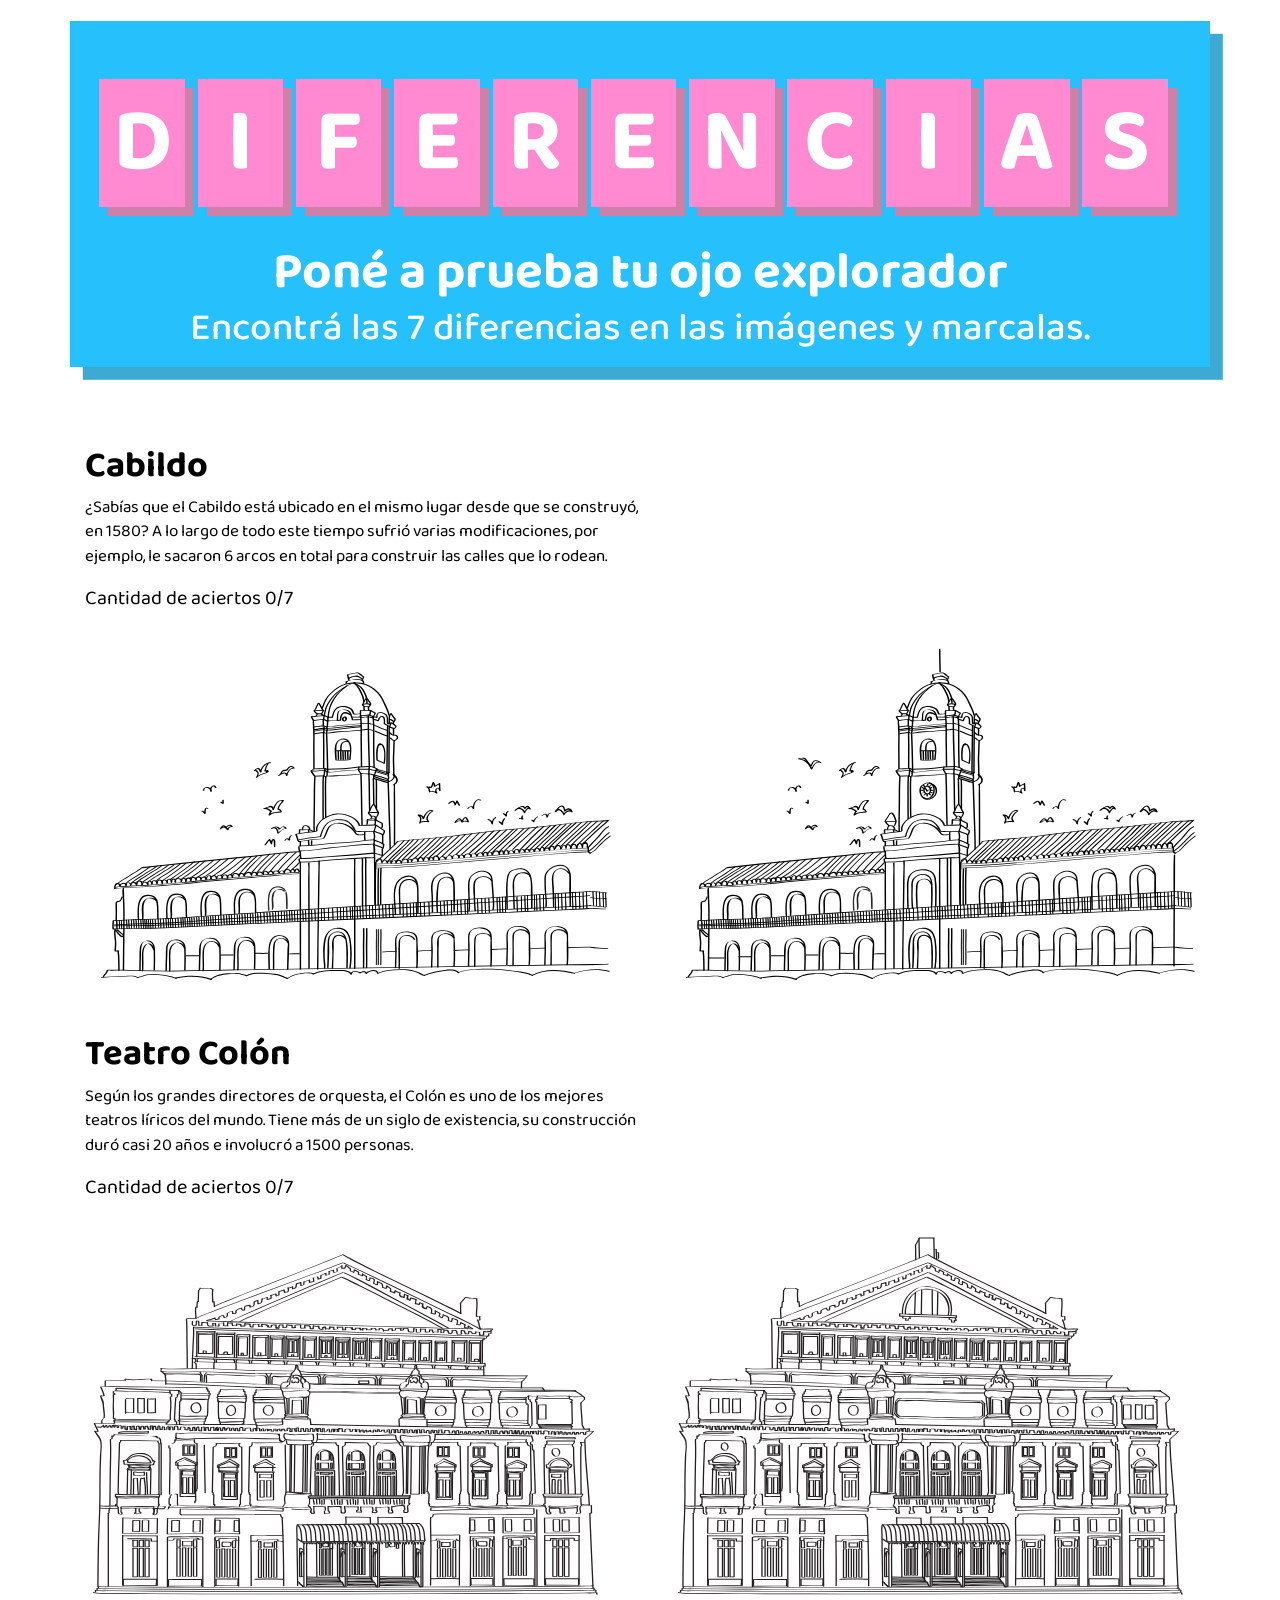
==== commit 07053b1e: "Cambio hexadecimal" ====
--- a/Diferencias/diferencias.html
+++ b/Diferencias/diferencias.html
@@ -89,7 +89,7 @@
 <?xml version="1.0" encoding="utf-8"?><!-- Generator: Adobe Illustrator 17.0.0, SVG Export Plug-In . SVG Version: 6.00 Build 0) --><!DOCTYPE svg PUBLIC "-//W3C//DTD SVG 1.1//EN" "http://www.w3.org/Graphics/SVG/1.1/DTD/svg11.dtd"><svg version="1.1" xmlns="http://www.w3.org/2000/svg" xmlns:xlink="http://www.w3.org/1999/xlink" x="0px" y="0px" width="100%" height="100%" viewBox="0 0 746 534.275" style="enable-background:new 0 0 746 534.275;" xml:space="preserve"><style type="text/css">.st1{display:inline;}.st2{fill:#FFFFFF;}.st3{display:inline;fill:#231F20;}.st4{fill:#FCFCFC;}.st5{fill:#231F20;}</style><g id="centro2" class="capa-diferencia-colon2"><g id="toque-centro" class="st1"><rect x="322.233" y="244.435" class="st2" width="125.758" height="45.17"/></g><path class="st3" d="M325.876,257.936c0.835-1.178,1.776-2.263,2.851-3.229c0.875-0.789-0.491-1.465-1.17-0.854c-1.178,1.06-2.233,2.228-3.15,3.521C323.76,258.288,325.388,258.624,325.876,257.936"/><path class="st3" d="M324.055,256.094c1.221-1.375,2.154-2.984,3.5-4.25c0.293-0.275-0.256-0.31-0.414-0.298c-0.385,0.029-0.872,0.146-1.162,0.419c-1.348,1.267-2.279,2.874-3.5,4.25c-0.257,0.289,0.224,0.312,0.414,0.298C323.248,256.486,323.803,256.378,324.055,256.094"/><path class="st3" d="M327.743,254.655c7.323,1.896,15.705,0.326,23.195,0.448c9.891,0.162,19.807,0.791,29.686,1.305c18.78,0.977,37.755,1.448,56.564,1.524c0.697,0.003,1.835-1.05,0.659-1.055c-18.216-0.074-36.42-0.954-54.627-1.45c-9.25-0.252-18.51-0.839-27.758-1.216c-4.423-0.18-8.816-0.169-13.24-0.097c-4.448,0.072-9.09,0.664-13.43-0.46C328.192,253.499,326.736,254.394,327.743,254.655"/><path class="st3" d="M437.273,257.888c0.708,0.943,1.728,1.52,2.675,2.188c0.274,0.194,0.849,0.001,1.12-0.097c0.086-0.031,0.778-0.312,0.518-0.495c-0.89-0.628-1.91-1.176-2.575-2.062C438.692,256.996,437.139,257.709,437.273,257.888"/><path class="st3" d="M438.273,255.138c1.024,1.606,2.471,2.767,3.931,3.957c0.41,0.335,1.985-0.338,1.627-0.629c-1.397-1.139-2.838-2.255-3.82-3.794C439.698,254.18,438.073,254.824,438.273,255.138"/><path class="st3" d="M326.18,251.999c2.406,0.65,4.749,0.608,7.225,0.494c5.187-0.24,10.437,0.023,15.635-0.021c9.872-0.083,19.706,0.823,29.556,1.329c9.537,0.49,19.085,0.345,28.621,0.806c10.334,0.5,20.633,1.401,30.988,1.288c0.375-0.004,1.983-0.74,1.123-0.73c-9.705,0.106-19.371-0.63-29.052-1.185c-9.549-0.546-19.113-0.402-28.666-0.819c-9.291-0.405-18.553-1.24-27.854-1.401c-4.296-0.074-8.59,0.108-12.885-0.015c-4.31-0.124-9.1,0.692-13.267-0.434C327.194,251.2,325.656,251.857,326.18,251.999"/><path class="st3" d="M327.928,278.496c2.717,0.703,5.391,0.653,8.178,0.548c4.531-0.172,9.134,0.293,13.658,0.54c9.416,0.515,18.861,0.319,28.289,0.508c19.428,0.391,38.865-0.072,58.276,0.049c0.371,0.001,1.986-0.716,1.125-0.721c-18.13-0.112-36.276,0.215-54.424,0.031c-8.889-0.09-17.786-0.179-26.674-0.358c-4.177-0.084-8.35-0.396-12.522-0.604c-4.744-0.236-9.879,0.516-14.478-0.675C328.948,277.709,327.416,278.363,327.928,278.496"/><path class="st3" d="M438.326,279.748c1.534-1.185,3.036-2.416,4.714-3.396c1.01-0.59-0.553-0.681-1.045-0.394c-1.791,1.047-3.398,2.34-5.036,3.604c-0.279,0.215-0.21,0.468,0.138,0.515C437.505,280.133,438.001,279.999,438.326,279.748"/><path class="st3" d="M442.14,258.611c-0.374,5.862,0.064,11.773-0.5,17.625c-0.081,0.836,1.685,0.555,1.754-0.162c0.563-5.851,0.126-11.762,0.5-17.625C443.948,257.605,442.186,257.896,442.14,258.611"/><path class="st3" d="M439.898,260.138c-0.704,5.144-0.4,10.327-0.375,15.5c0.001,0.286,1.741,0.031,1.738-0.466c-0.024-5.173-0.329-10.356,0.375-15.5C441.665,259.462,439.97,259.609,439.898,260.138"/><path class="st3" d="M328.97,276.322c7.314,1.119,15.294,0.481,22.689,0.522c9.255,0.051,18.465,0.726,27.706,1.124c9.679,0.417,19.319,0.149,28.996-0.171c4.603-0.152,9.207-0.216,13.813-0.216h7.611c1.707,0,3.902-0.509,5.53,0.08c0.457,0.166,2.039-0.532,1.404-0.762c-1.645-0.597-3.594-0.274-5.3-0.195c-4.782,0.22-9.608,0.003-14.395,0.053c-9.766,0.102-19.504,0.709-29.273,0.58c-9.384-0.124-18.733-0.955-28.112-1.226c-4.897-0.141-9.795-0.086-14.693-0.184c-4.85-0.096-10.101,0.292-14.882-0.439C329.602,275.417,328.031,276.178,328.97,276.322"/><path class="st3" d="M436.581,277.528c1.476-0.479,2.696-1.407,3.854-2.412c0.32-0.277-0.275-0.365-0.429-0.357c-0.416,0.02-0.842,0.16-1.158,0.434c-0.871,0.755-1.788,1.478-2.896,1.838c-0.122,0.04-0.772,0.344-0.501,0.559C435.737,277.817,436.287,277.624,436.581,277.528"/><path class="st3" d="M324.023,258.013c0.647,4.834-0.065,9.654-0.125,14.5c-0.003,0.241,1.732,0.012,1.738-0.466c0.06-4.846,0.773-9.666,0.125-14.5C325.719,257.236,323.966,257.591,324.023,258.013"/><path class="st3" d="M324.094,272.781c1.292,1.438,2.43,2.971,4.291,3.692c0.707,0.273,2.036-0.741,1.014-1.137c-1.604-0.62-2.602-2.074-3.709-3.308C325.181,271.462,323.527,272.149,324.094,272.781"/><path class="st3" d="M328.459,277.728c-2.018-1.252-3.604-3.032-4.823-5.056c-0.273-0.452-1.898,0.201-1.739,0.466c1.248,2.069,2.863,3.911,4.927,5.194C327.258,278.602,328.728,277.895,328.459,277.728"/><path class="st3" d="M322.852,272.521c1.129-1.829,0.891-4.272,0.893-6.333c0.003-3.182-0.065-6.457,0.531-9.591c0.171-0.904-1.611-0.702-1.768,0.115c-0.561,2.961-0.398,5.942-0.522,8.938c-0.088,2.137,0.372,4.732-0.804,6.639C320.66,273.134,322.433,273.201,322.852,272.521"/></g><g id="cuadrito-der2" class="capa-diferencia-colon2"><g id="toque-cuadrito-der" class="st1"><rect x="625" y="241.275" class="st2" width="67" height="54"/></g><path class="st3" d="M645.034,260.498c-0.005,6.25-0.156,12.518,0.063,18.766c0.018,0.496,1.761,0.164,1.739-0.466c-0.219-6.248-0.068-12.515-0.064-18.766C646.773,259.551,645.034,259.862,645.034,260.498"/><path class="st3" d="M653.722,261.318c-0.004,5.918-0.146,11.852,0.062,17.767c0.018,0.496,1.761,0.164,1.739-0.466c-0.209-5.915-0.067-11.849-0.063-17.767C655.46,260.371,653.722,260.682,653.722,261.318"/><path class="st3" d="M658.243,261.74c-0.005,5.917-0.146,11.851,0.062,17.766c0.017,0.496,1.761,0.164,1.739-0.466c-0.208-5.915-0.067-11.848-0.063-17.766C659.982,260.793,658.243,261.104,658.243,261.74"/><path class="st3" d="M668.66,261.189c-0.004,6.25-0.156,12.519,0.062,18.767c0.018,0.496,1.761,0.164,1.739-0.466c-0.219-6.248-0.067-12.516-0.063-18.767C670.398,260.242,668.66,260.553,668.66,261.189"/><path class="st3" d="M645.629,280.348c2.979,0.113,5.947,0.006,8.911-0.307c0.974-0.103,1.335-1.411,0.151-1.286c-2.813,0.297-5.635,0.425-8.462,0.318C645.38,279.04,644.453,280.304,645.629,280.348"/><path class="st3" d="M645.629,261.035c2.959,0.143,5.914,0.398,8.872,0.116c0.977-0.094,1.336-1.4,0.15-1.286c-2.809,0.268-5.612,0.03-8.422-0.105C645.378,259.719,644.453,260.978,645.629,261.035"/><path class="st3" d="M658.797,280.092c1.727,0.247,3.434,0.198,5.17,0.107c1.811-0.095,3.701,0.114,5.49-0.172c0.897-0.144,1.381-1.324,0.194-1.133c-1.323,0.212-2.734,0.049-4.075,0.098c-2.062,0.076-4.088,0.256-6.142-0.039C658.66,278.843,657.627,279.924,658.797,280.092"/><path class="st3" d="M658.797,261.588c1.727,0.247,3.434,0.198,5.17,0.107c1.811-0.095,3.701,0.114,5.49-0.172c0.897-0.144,1.381-1.324,0.194-1.133c-1.323,0.212-2.734,0.049-4.075,0.098c-2.062,0.076-4.088,0.256-6.142-0.039C658.66,260.339,657.627,261.42,658.797,261.588"/></g><g id="det-vent-izq-centro2" class="capa-diferencia-colon2"><g id="toque-det-vent-izq-centro" class="st1"><rect x="60" y="295.275" class="st4" width="72" height="44"/></g><path class="st3" d="M94.443,311.422c-3.839-0.613-6.428,2.381-6.184,6.089c0.264,4.03,5.198,5.782,8.416,3.832c3.71-2.248,2.754-8.717-1.388-9.875c-1.803-0.505-4.017,0.158-5.438,1.293c-1.778,1.422-1.802,4.102-1.303,6.099c0.091,0.368,1.834-0.084,1.738-0.466c-0.754-3.016,0.663-8.359,4.876-5.678c2.25,1.431,2.525,5.092,1.469,7.277c-1.612,3.336-5.725,0.403-6.454-1.959c-0.58-1.877,0.082-6.392,2.834-5.952C93.413,312.147,94.899,311.495,94.443,311.422"/></g><g id="puerta-der2" class="capa-diferencia-colon2"><g id="toque-puerta-der" class="st1"><rect x="413.194" y="440.532" class="st2" width="48.806" height="56.438"/></g><path class="st3" d="M426.753,454.123v35.006c0,0.291,1.738,0.038,1.738-0.467v-35.006C428.491,453.365,426.753,453.618,426.753,454.123"/><path class="st3" d="M428.184,488.72h-2.969c-0.42,0-0.872,0.097-1.228,0.329c-0.268,0.174-0.239,0.401,0.107,0.401h2.967c0.421,0,0.873-0.096,1.23-0.329C428.558,488.948,428.53,488.72,428.184,488.72"/><path class="st3" d="M428.184,453.335h-2.969c-0.42,0-0.872,0.097-1.228,0.329c-0.268,0.174-0.239,0.401,0.107,0.401h2.967c0.421,0,0.873-0.096,1.23-0.329C428.558,453.563,428.53,453.335,428.184,453.335"/><path class="st3" d="M423.785,453.933v35.004c0,0.291,1.738,0.038,1.738-0.467v-35.004C425.523,453.175,423.785,453.428,423.785,453.933"/><path class="st3" d="M431.453,453.931v35.006c0,0.291,1.738,0.038,1.738-0.467v-35.006C433.191,453.173,431.453,453.426,431.453,453.931"/><path class="st3" d="M432.883,488.529h-2.967c-0.421,0-0.873,0.097-1.23,0.329c-0.267,0.174-0.239,0.401,0.107,0.401h2.969c0.42,0,0.872-0.096,1.228-0.329C433.258,488.757,433.229,488.529,432.883,488.529"/><path class="st3" d="M432.883,453.143h-2.967c-0.421,0-0.873,0.097-1.23,0.329c-0.267,0.174-0.239,0.401,0.107,0.401h2.969c0.42,0,0.872-0.096,1.228-0.329C433.258,453.371,433.229,453.143,432.883,453.143"/><path class="st3" d="M428.485,453.742v35.004c0,0.291,1.738,0.038,1.738-0.467v-35.004C430.223,452.984,428.485,453.237,428.485,453.742"/><path class="st3" d="M436.452,453.932v35.006c0,0.291,1.738,0.038,1.738-0.467v-35.006C438.19,453.174,436.452,453.427,436.452,453.932"/><path class="st3" d="M437.883,488.53h-2.969c-0.42,0-0.872,0.097-1.228,0.329c-0.268,0.174-0.239,0.401,0.107,0.401h2.967c0.421,0,0.873-0.096,1.23-0.329C438.257,488.758,438.229,488.53,437.883,488.53"/><path class="st3" d="M437.883,453.144h-2.969c-0.42,0-0.872,0.097-1.228,0.329c-0.268,0.174-0.239,0.401,0.107,0.401h2.967c0.421,0,0.873-0.096,1.23-0.329C438.257,453.372,438.229,453.144,437.883,453.144"/><path class="st3" d="M433.484,453.743v35.004c0,0.291,1.738,0.038,1.738-0.467v-35.004C435.222,452.985,433.484,453.238,433.484,453.743"/><path class="st3" d="M440.96,453.932v35.006c0,0.291,1.738,0.038,1.738-0.467v-35.006C442.698,453.174,440.96,453.427,440.96,453.932"/><path class="st3" d="M442.391,488.53h-2.967c-0.421,0-0.873,0.097-1.23,0.329c-0.267,0.174-0.239,0.401,0.107,0.401h2.967c0.421,0,0.873-0.096,1.23-0.329C442.765,488.758,442.737,488.53,442.391,488.53"/><path class="st3" d="M442.391,453.144h-2.967c-0.421,0-0.873,0.097-1.23,0.329c-0.267,0.174-0.239,0.401,0.107,0.401h2.967c0.421,0,0.873-0.096,1.23-0.329C442.765,453.372,442.737,453.144,442.391,453.144"/><path class="st3" d="M437.993,453.743v35.004c0,0.291,1.738,0.038,1.738-0.467v-35.004C439.731,452.985,437.993,453.238,437.993,453.743"/></g><g id="detalle-superior-puerta-izq2" class="capa-diferencia-colon2"><g id="toque-detalle-superior-puerta-izq" class="st1"><rect x="309" y="393.275" class="st2" width="69.096" height="43.687"/></g><path class="st3" d="M325.669,421.466c0.774-3.171-0.399-6.379,0.012-9.58c0.027-0.211-1.671-0.061-1.739,0.467c-0.404,3.142,0.771,6.31,0.012,9.42C323.863,422.148,325.564,421.897,325.669,421.466"/><path class="st3" d="M324.314,413.14c10.778,0.01,21.555,0.158,32.332,0.167c0.689,0.001,1.838-1.042,0.662-1.043c-10.778-0.01-21.555-0.158-32.332-0.167C324.288,412.096,323.138,413.139,324.314,413.14"/><path class="st3" d="M356.608,413.185c0.443,2.761,0.056,5.569,0.5,8.334c0.136,0.842,1.878,0.397,1.738-0.467c-0.443-2.761-0.055-5.569-0.5-8.334C358.211,411.876,356.468,412.321,356.608,413.185"/></g><g id="ventana-frontis2" class="capa-diferencia-colon2"><g id="toque-ventana-frontis" class="st1"><rect x="316.081" y="93.275" class="st2" width="98.93" height="65"/></g><path class="st3" d="M327.964,138.458c0.163,0.88,0.167,1.775,0.168,2.668c0,0.43,1.739,0.134,1.738-0.466c0-0.892-0.004-1.787-0.168-2.668C329.61,137.495,327.861,137.911,327.964,138.458"/><path class="st3" d="M332.132,141.626c0.001,0.952,0.023,1.89,0.166,2.832c0.028,0.191,0.388,0.18,0.511,0.182c1.336,0.023,2.654,0.319,3.974,0.494c0.406,0.053,0.905-0.088,1.231-0.33c0.281-0.209,0.209-0.443-0.131-0.488c-1.454-0.191-2.887-0.481-4.357-0.506c0.17,0.061,0.34,0.121,0.51,0.182c-0.141-0.942-0.165-1.88-0.166-2.832C333.87,140.756,332.131,141.044,332.132,141.626"/><path class="st3" d="M336.132,144.626v2.832c0,0.173,0.419,0.146,0.501,0.146h3.332c0.256,0,1.295-0.202,1.237-0.612c-0.11-0.784,0.122-1.55,0.168-2.332c-0.341,0.195-0.68,0.391-1.022,0.587c0.871-0.13,1.738-0.142,2.617-0.143c0.207,0,1.355-0.227,1.237-0.612c-0.352-1.149-0.852-2.232-1.332-3.332c-0.2-0.462-1.893,0.109-1.738,0.466c0.479,1.1,0.979,2.183,1.332,3.332c0.413-0.204,0.825-0.408,1.237-0.611c-1.025,0.001-2.031,0.042-3.047,0.193c-0.29,0.043-1,0.205-1.022,0.586c-0.047,0.788-0.28,1.541-0.168,2.332c0.413-0.204,0.825-0.408,1.237-0.611h-3.332c0.168,0.048,0.334,0.097,0.501,0.145v-2.832C337.87,143.823,336.132,144.09,336.132,144.626"/><path class="st3" d="M394.632,144.292v1.834c0,0.408,1.738,0.119,1.738-0.466v-1.834C396.37,143.418,394.632,143.708,394.632,144.292"/><path class="st3" d="M394.955,146.572c1.048,0.163,2.094,0.189,3.151,0.189c0.421,0,0.873-0.095,1.23-0.329c0.266-0.175,0.238-0.406-0.109-0.406c-0.951,0-1.907,0-2.848-0.146c-0.41-0.064-0.846,0.035-1.217,0.215C395.041,146.154,394.544,146.508,394.955,146.572"/><path class="st3" d="M397.632,146.626c0.171,0.935,0.165,1.885,0.166,2.832c0,0.319,1.739,0.057,1.738-0.466c0-0.947,0.005-1.897-0.166-2.832C399.298,145.764,397.548,146.168,397.632,146.626"/><path class="st3" d="M398.342,149.936c1.33,0.153,2.664,0.166,4,0.166c0.397,0,1.296-0.203,1.194-0.776c-0.147-0.837-0.161-1.679-0.161-2.527c-0.001-0.799-1.748-0.456-1.748,0.188c0.002,0.939,0.007,1.878,0.171,2.805c0.398-0.259,0.796-0.517,1.194-0.776c-1.337,0-2.67-0.013-4-0.166C398.257,148.766,397.168,149.801,398.342,149.936"/><path class="st3" d="M401.975,147.553c0.884,0.195,1.795,0.191,2.695,0.192c0.278,0,1.419-0.236,1.201-0.752c-0.467-1.102-0.868-2.23-1.334-3.332c-0.271-0.64-1.984-0.114-1.739,0.466c0.467,1.102,0.867,2.23,1.334,3.332c0.4-0.251,0.8-0.501,1.2-0.752c-0.765,0-1.552,0.025-2.304-0.14c-0.41-0.091-0.921,0.04-1.229,0.329C401.529,147.149,401.608,147.472,401.975,147.553"/><path class="st3" d="M328.688,138.811c3.879,0.632,8.054,0.405,11.969,0.538c8.483,0.287,16.968,0.53,25.453,0.781c8.578,0.253,17.154,0.502,25.73,0.785c4.211,0.139,8.672-0.083,12.848,0.564c0.795,0.123,1.795-0.99,0.627-1.171c-3.922-0.607-8.106-0.404-12.061-0.538c-8.495-0.286-16.992-0.53-25.488-0.781c-8.566-0.253-17.133-0.502-25.699-0.785c-4.168-0.138-8.621,0.109-12.752-0.564C328.52,137.511,327.522,138.621,328.688,138.811"/><path class="st3" d="M328.404,141.645c3.878,0.632,8.054,0.405,11.968,0.538c8.484,0.287,16.969,0.53,25.455,0.78c8.577,0.253,17.154,0.502,25.73,0.785c4.211,0.139,8.671-0.082,12.847,0.564c0.795,0.123,1.795-0.99,0.627-1.171c-3.922-0.607-8.106-0.404-12.061-0.538c-8.495-0.286-16.991-0.529-25.487-0.78c-8.566-0.253-17.134-0.502-25.699-0.785c-4.17-0.138-8.623,0.109-12.753-0.564C328.236,140.345,327.238,141.455,328.404,141.645"/><path class="st3" d="M403.852,141.038c0.5,0.716,0.576,1.652,0.453,2.492c-0.076,0.53,1.654,0.203,1.725-0.273c0.146-1.015,0.049-1.988-0.547-2.844C405.216,140.031,403.536,140.582,403.852,141.038"/><path class="st3" d="M349.132,110.126c-0.097,9.713-0.903,19.415-1,29.128c-0.003,0.251,1.733,0.017,1.738-0.466c0.097-9.713,0.904-19.415,1-29.128C350.873,109.409,349.137,109.643,349.132,110.126"/><path class="st3" d="M357.613,106.459c-0.048,10.933-0.453,21.862-0.5,32.795c-0.001,0.254,1.736,0.015,1.738-0.466c0.048-10.933,0.453-21.862,0.5-32.795C359.352,105.739,357.615,105.978,357.613,106.459"/><path class="st3" d="M371.694,106.459c0.027,11.111,0.266,22.222,0.294,33.333c0.001,0.257,1.739,0.013,1.738-0.466c-0.027-11.111-0.266-22.221-0.294-33.333C373.432,105.736,371.692,105.98,371.694,106.459"/><path class="st3" d="M379.249,109.458c-0.048,10.112-0.452,20.222-0.5,30.334c-0.001,0.253,1.736,0.016,1.738-0.466c0.048-10.112,0.452-20.222,0.5-30.334C380.988,108.739,379.251,108.977,379.249,109.458"/><path class="st3" d="M337.37,137.993c-0.185-8.245,1.608-15.643,6.839-22.132c2.676-3.321,6.071-6.067,9.717-8.247c5.238-3.133,11.472-2.293,17.212-1.603c16.053,1.931,26.381,19.244,22.166,34.346c-0.142,0.506,1.584,0.249,1.726-0.262c1.966-7.039,0.808-16.896-3.413-23c-6.025-8.717-16.214-11.712-26.182-12.501c-7.748-0.613-14.33,2.708-19.798,8.101c-7.264,7.162-10.233,15.614-10.005,25.764C335.641,138.886,337.383,138.58,337.37,137.993"/><path class="st3" d="M333.485,137.854c-0.225-9.314,1.955-17.569,8.058-24.729c3.1-3.638,6.976-6.638,11.137-8.955c5.746-3.198,12.494-2.245,18.756-1.537c8.546,0.965,18.865,7.402,22.694,15.199c3.298,6.718,4.628,15.363,2.529,22.581c-0.147,0.501,1.578,0.25,1.726-0.262c2.251-7.737,0.842-18.726-3.92-25.372c-6.648-9.28-17.84-12.657-28.619-13.533c-8.937-0.727-16.334,2.58-22.789,8.747c-8.146,7.781-11.582,17.101-11.31,28.327C331.756,138.748,333.499,138.44,333.485,137.854"/></g><g id="cupula2" class="capa-diferencia-colon2"><g id="toque-cupula" class="st1"><rect x="323.072" y="11.275" class="st2" width="88.932" height="60.854"/></g><path class="st3" d="M354.792,37.001c6.805,0.292,13.588-0.3,20.391-0.157c1.029,0.022,1.302-1.339,0.13-1.364c-6.652-0.14-13.288,0.461-19.941,0.175C354.48,35.617,353.618,36.95,354.792,37.001"/><path class="st3" d="M374.855,51.87h1.834c0.423,0,0.872-0.09,1.229-0.33c0.264-0.176,0.239-0.419-0.112-0.419h-1.834c-0.423,0-0.872,0.09-1.229,0.33C374.479,51.627,374.504,51.87,374.855,51.87"/><path class="st3" d="M377.534,56.164c0.93,0.172,1.873,0.185,2.816,0.185c0.418,0,0.873-0.104,1.229-0.33c0.271-0.17,0.238-0.38-0.102-0.38c-0.839,0-1.685,0.004-2.515-0.149c-0.398-0.074-0.858,0.053-1.215,0.222C377.621,55.772,377.135,56.09,377.534,56.164"/><path class="st3" d="M380.21,56.428v7.334c0,0.765,1.744,0.404,1.744-0.202v-7.334C381.954,55.461,380.21,55.822,380.21,56.428"/><path class="st3" d="M377.045,51.895c-0.099,4.239,0.61,8.432,0.668,12.666c0.007,0.467,1.747,0.153,1.738-0.466c-0.057-4.234-0.766-8.427-0.668-12.666C378.794,50.978,377.06,51.27,377.045,51.895"/><path class="st3" d="M373.87,36.739c0.053,8.77,0.609,17.534,0.666,26.304c0.006,0.873,1.761,0.575,1.756-0.154c-0.057-8.77-0.613-17.533-0.666-26.303C375.62,35.713,373.866,36.01,373.87,36.739"/><path class="st3" d="M353.87,36.768c0.053,8.77,0.609,17.534,0.666,26.304c0.006,0.873,1.761,0.575,1.756-0.154c-0.057-8.77-0.613-17.533-0.666-26.303C355.62,35.742,353.866,36.039,353.87,36.768"/><path class="st3" d="M349.37,45.962c0.016,6.593,0.194,13.185,0.21,19.777c0.002,0.873,1.758,0.576,1.756-0.153c-0.016-6.593-0.195-13.185-0.21-19.777C351.124,44.936,349.368,45.233,349.37,45.962"/><path class="st3" d="M351.053,45.829c1.675-3.017,3.344-6.037,4.896-9.119c0.232-0.461-1.469-0.289-1.733,0.236c-1.513,3.003-3.141,5.943-4.772,8.881C349.062,46.516,350.796,46.292,351.053,45.829"/></g><g id="FondoGral"><path class="st5" d="M32.714,296.638c2.29,4.068,6.759,8.3,7.779,12.925c1.478,6.696-0.09,14.811-0.398,21.618c-0.772,17.022-0.777,33.936-0.709,50.965c0.088,22.016-1.563,44-2.057,66.004c-0.422,18.741-0.535,37.544-0.677,56.292c-0.008,0.905,1.753,0.635,1.759-0.137c0.149-19.397,0.285-38.846,0.722-58.235c0.51-22.665,2.185-45.287,1.988-67.968c-0.149-17.11,0.135-34.111,0.924-51.211c0.274-5.963,1.35-12.524,0.05-18.417c-0.979-4.43-5.607-8.723-7.789-12.598C33.929,295.205,32.269,295.848,32.714,296.638"/><path class="st5" d="M32.351,296.473c1.645,0.248,3.281,0.373,4.944,0.395c0.358,0.004,1.286-0.199,1.209-0.721c-0.281-1.92-1.448-3.502-2.281-5.214c-0.927-1.905-1.565-3.883-2.78-5.641c-0.328-0.476-2.014,0.099-1.615,0.677c1.144,1.657,1.898,3.571,2.656,5.43c0.731,1.791,1.994,3.248,2.282,5.214c0.403-0.24,0.806-0.48,1.209-0.72c-1.532-0.02-3.038-0.127-4.556-0.356C32.876,295.456,31.369,296.325,32.351,296.473"/><path class="st5" d="M32.815,285.839c8.502,0.024,16.998,0.35,25.5,0.375c0.338,0.001,1.972-0.664,1.139-0.666c-8.502-0.024-16.998-0.35-25.5-0.375C33.616,285.172,31.982,285.837,32.815,285.839"/><path class="st5" d="M59.889,286.182c0.143-0.745,0.487-1.417,0.823-2.09c0.434-0.867-1.326-0.83-1.654-0.173c-0.387,0.774-0.763,1.554-0.927,2.409C57.971,287.166,59.745,286.928,59.889,286.182"/><path class="st5" d="M48.213,235.482v-7.667c-0.416,0.19-0.833,0.38-1.249,0.57c8.425-0.891,16.865-0.369,25.313-0.325c0.353,0.002,1.978-0.685,1.133-0.69c-8.573-0.045-17.139-0.564-25.686,0.341c-0.265,0.027-1.249,0.175-1.249,0.57v7.667C46.475,236.209,48.213,235.965,48.213,235.482"/><path class="st5" d="M43.629,285.148c-0.042-1.325-0.441-2.768,0.146-4.019c0.576-1.224,1.821-2.148,2.768-3.078c0.339-0.333-1.282-0.119-1.566,0.16c-1.039,1.02-2.159,1.978-2.912,3.24c-0.712,1.192-0.215,2.87-0.174,4.163C41.899,285.868,43.644,285.604,43.629,285.148"/><path class="st5" d="M46.753,277.77c0.757-5.157-0.471-10.126-0.999-15.247c-0.222-2.157,0.012-4.189-0.538-6.314c-0.699-2.703-2.387-4.99-2.962-7.811c-0.12-0.592-1.866-0.158-1.738,0.466c0.931,4.568,3.421,7.937,3.433,12.709c0.015,5.581,1.894,10.78,1.068,16.419C44.917,278.668,46.668,278.353,46.753,277.77"/><path class="st5" d="M41.073,248.744c1.388,0.178,2.727,0.241,4.125,0.25c0.266,0.002,1.496-0.144,1.431-0.596c-0.591-4.056-3.031-8.689-4.625-12.5c-0.414,0.198-0.829,0.395-1.243,0.593c7.021-0.705,14.47,0.037,21.512,0.092c15.251,0.119,30.501,0.255,45.752,0.379c24.775,0.2,49.703,1.125,74.47,0.245c0.619-0.022,1.224-0.05,1.818-0.242c1.18-0.383,0.063-0.635-0.607-0.418c0.98-0.318-1.009-0.042-1.404-0.032c-1.694,0.043-3.387,0.051-5.081,0.061c-5.265,0.032-10.531,0.016-15.796-0.001c-15.409-0.05-30.819-0.17-46.228-0.291c-24.281-0.192-48.595-0.798-72.877-0.536c-0.268,0.003-0.544-0.004-0.811,0.023c-0.165,0.016-1.391,0.241-1.244,0.593c1.595,3.811,4.035,8.443,4.625,12.5c0.477-0.199,0.954-0.398,1.431-0.597c-1.398-0.009-2.737-0.072-4.125-0.25C41.813,247.969,40.19,248.631,41.073,248.744"/><path class="st5" d="M182.891,237.363v2.125c0,0.278,1.738,0.03,1.738-0.466v-2.125C184.629,236.619,182.891,236.867,182.891,237.363"/><path class="st5" d="M183.257,239.836c0.604,0.137,1.18,0.173,1.799,0.173c0.377,0.001,0.908-0.286,0.959-0.697c0.056-0.454-0.467-0.56-0.801-0.56c-0.316-0.001-0.641-0.007-0.951-0.077c-0.434-0.099-0.921-0.026-1.229,0.329C182.791,239.284,182.85,239.744,183.257,239.836"/><path class="st5" d="M184.132,239.455c0.008,1.03,0.074,2.188,0.705,3.05c0.442,0.605,2.107-0.051,1.596-0.749c-0.49-0.67-0.538-1.649-0.545-2.45C185.882,238.425,184.126,238.718,184.132,239.455"/><path class="st5" d="M185.042,242.606h1.625c0.389,0,0.908-0.133,1.149-0.468c0.242-0.333-0.203-0.483-0.463-0.483h-1.625c-0.389,0-0.909,0.133-1.15,0.468C184.337,242.456,184.781,242.606,185.042,242.606"/><path class="st5" d="M186.016,242.613c0.12,1.038,0.124,2.082,0.125,3.125c0,0.285,1.739,0.034,1.738-0.466c0-1.043-0.005-2.087-0.125-3.125C187.715,241.808,185.962,242.154,186.016,242.613"/><path class="st5" d="M186.358,245.874c0.496,0.11,1.004,0.14,1.5,0.25c0.41,0.091,0.921-0.041,1.229-0.33c0.271-0.253,0.191-0.575-0.176-0.656c-0.496-0.11-1.004-0.14-1.5-0.25c-0.41-0.091-0.921,0.041-1.229,0.329C185.911,245.47,185.991,245.793,186.358,245.874"/><path class="st5" d="M187.391,246.238v1.5c0,0.435,1.738,0.137,1.738-0.466v-1.5C189.129,245.338,187.391,245.635,187.391,246.238"/><path class="st5" d="M149.691,248.093c12.376,0.013,24.749,0.237,37.125,0.25c0.344,0,1.974-0.675,1.137-0.676c-12.376-0.012-24.749-0.237-37.125-0.25C150.484,247.417,148.854,248.093,149.691,248.093"/><path class="st5" d="M149.45,245.749c12.164-0.065,24.896-1.111,37,0.5c0.39,0.052,2.008-0.618,1.119-0.736c-12.105-1.612-24.822-0.566-37-0.5C150.19,245.015,148.585,245.753,149.45,245.749"/><path class="st5" d="M145.641,241.488c0.838,1.323,2.207,2.128,3.181,3.332c0.309,0.384,1.97-0.205,1.627-0.63c-0.926-1.145-2.274-1.912-3.07-3.168C147.067,240.528,145.439,241.17,145.641,241.488"/><path class="st5" d="M148.644,244.877c-0.413,2.522-0.598,5.356-0.003,7.862c0.13,0.546,1.872,0.097,1.738-0.466c-0.581-2.451-0.407-5.173-0.003-7.638C150.476,244.021,148.733,244.336,148.644,244.877"/><path class="st5" d="M149.448,253.22c12.047,0.067,24.754,1.59,36.722,0c0.313-0.042,0.967-0.247,0.967-0.669v-0.125c0-0.862-1.755-0.558-1.755,0.158c0-0.206-32.205-0.526-35.311-0.544C149.294,252.036,148.271,253.213,149.448,253.22"/><path class="st5" d="M187.501,252.133c0.339-1.443,0.029-2.92,0.25-4.375c0.093-0.614-1.65-0.293-1.732,0.244c-0.22,1.454,0.088,2.936-0.25,4.375C185.633,252.955,187.373,252.675,187.501,252.133"/><path class="st5" d="M148.266,253.113v2.5c0,0.298,1.738,0.043,1.738-0.466v-2.5C150.004,252.349,148.266,252.604,148.266,253.113"/><path class="st5" d="M149.097,254.78c-0.547,0-1.082,0.018-1.611,0.167c-0.319,0.09-0.83,0.378-0.72,0.791c0.108,0.408,0.7,0.416,1.019,0.326c0.367-0.103,0.76-0.082,1.138-0.083c0.365,0,0.907-0.276,0.965-0.677C149.952,254.858,149.41,254.78,149.097,254.78"/><path class="st5" d="M146.628,256.315c0.074,6.34-0.457,12.662-0.5,19c-0.008,0.939,1.759,0.697,1.764-0.119c0.045-6.338,0.575-12.66,0.5-19C148.382,255.256,146.618,255.501,146.628,256.315"/><path class="st5" d="M147.189,276.062c6.068,0.759,12.502,0.308,18.625,0.375c6.166,0.068,12.334-0.25,18.5-0.25c0.732,0,1.819-1.112,0.643-1.112c-6.168,0-12.332,0.222-18.5,0.25c-6.024,0.027-12.678,0.368-18.625-0.375C147.077,274.855,146.016,275.916,147.189,276.062"/><path class="st5" d="M185.493,275.23c1.086-7.513,0.039-15.112,1.125-22.625c0.064-0.442-1.655-0.124-1.717,0.301c-1.086,7.512-0.039,15.112-1.125,22.625C183.712,275.973,185.431,275.654,185.493,275.23"/><path class="st5" d="M165.587,270.997c3.24,1.592,6.925,1.142,9.527-1.415c2.856-2.803,1.557-8.208-0.858-10.834c-2.879-3.131-7.565-1.73-10.2,0.826C160.521,263.003,161.606,268.594,165.587,270.997c0.632,0.381,2.172-0.484,1.346-0.982c-2.701-1.631-3.617-4.078-3.039-7.141c0.795-4.215,6.248-6.112,9.175-2.928c1.551,1.687,2.092,4.751,1.754,6.932c-0.568,3.672-5.052,4.532-7.89,3.137C166.28,269.694,164.743,270.582,165.587,270.997"/><path class="st5" d="M217.458,260.83c-4.259-0.12-8.111,3.047-7.93,7.541c0.176,4.346,3.33,7.386,7.711,6.739c3.99-0.589,6.307-3.868,6.121-7.743c-0.192-4.006-5.484-8.916-9.405-5.927c-0.94,0.717,0.511,1.088,1.109,0.631c1.201-0.915,3.023,0.186,4.068,0.883c1.614,1.077,2.265,3.06,2.49,4.879c0.374,3.034-1.562,5.799-4.615,6.25c-7.182,1.061-7.819-12.367-0.195-12.151C217.544,261.952,218.637,260.863,217.458,260.83"/><path class="st5" d="M199.504,249.273c-0.219-1.025,0.013-2.067,0.134-3.092c0.101-0.857-1.668-0.597-1.756,0.15c-0.135,1.135-0.359,2.271-0.116,3.408C197.93,250.508,199.671,250.057,199.504,249.273"/><path class="st5" d="M198.19,246.466h1.75c0.414,0,0.873-0.119,1.23-0.33c0.279-0.164,0.237-0.342-0.091-0.342h-1.75c-0.414,0-0.873,0.119-1.231,0.33C197.82,246.288,197.862,246.466,198.19,246.466"/><path class="st5" d="M201.252,246.014c0.257-1.016,0.135-2.081,0.127-3.116c-0.003-0.502-1.743-0.18-1.738,0.466c0.007,0.963,0.116,1.939-0.123,2.883C199.366,246.847,201.109,246.576,201.252,246.014"/><path class="st5" d="M200.175,243.483c0.854,0.163,1.679,0.012,2.468-0.336c0.166-0.074,0.585-0.388,0.202-0.493c-0.395-0.109-0.861,0.054-1.218,0.211c0.246-0.057,0.235-0.086-0.032-0.086c-0.404-0.077-0.854,0.03-1.218,0.211C200.244,243.056,199.767,243.405,200.175,243.483"/><path class="st5" d="M202.879,242.773c-0.007-0.978-0.12-1.985,0.239-2.918c0.124-0.325-1.544-0.146-1.717,0.302c-0.377,0.985-0.268,2.05-0.26,3.082C201.143,243.537,202.883,243.277,202.879,242.773"/><path class="st5" d="M201.829,240.39c10.137,1.281,20.219-0.708,30.375-0.375c0.406,0.014,2.002-0.74,1.111-0.77c-10.148-0.333-20.249,1.655-30.375,0.375C202.526,239.568,200.923,240.276,201.829,240.39"/><path class="st5" d="M232.636,239.973c0.001,0.932,0.014,1.859,0.255,2.766c0.182,0.686,1.921,0.221,1.738-0.466c-0.218-0.818-0.245-1.643-0.245-2.485C234.384,238.983,232.636,239.323,232.636,239.973"/><path class="st5" d="M233.251,243.189c0.643,0.142,1.266,0.165,1.922,0.166c0.365,0,0.907-0.276,0.965-0.676c0.064-0.447-0.479-0.523-0.791-0.523c-0.359,0-0.727-0.007-1.078-0.084c-0.43-0.095-0.92-0.01-1.229,0.329C232.792,242.673,232.853,243.102,233.251,243.189"/><path class="st5" d="M234.266,243.488c0.126,1.035,0.222,2.073-0.007,3.101c-0.173,0.777,1.598,0.529,1.752-0.168c0.248-1.117,0.131-2.274-0.007-3.399C235.917,242.308,234.172,242.724,234.266,243.488"/><path class="st5" d="M235.022,246.909h1.25c0.375,0,0.898-0.149,1.158-0.437c0.276-0.308-0.238-0.371-0.433-0.371h-1.25c-0.375,0-0.899,0.149-1.159,0.438C234.313,246.846,234.827,246.909,235.022,246.909"/><path class="st5" d="M235.516,247.488c0.098,0.633,0.114,1.239-0.001,1.87c-0.129,0.701,1.628,0.411,1.74-0.206c0.131-0.71,0.11-1.418-0.001-2.13C237.158,246.401,235.412,246.815,235.516,247.488"/><path class="st5" d="M199.053,249.998c6.252-0.035,12.497-0.34,18.75-0.375c6.411-0.036,12.742,0.512,19.125-0.375c0.942-0.131,1.349-1.399,0.164-1.234c-5.8,0.805-11.575,0.435-17.409,0.388c-6.824-0.055-13.642,0.323-20.466,0.362C198.239,248.769,197.87,250.005,199.053,249.998"/><path class="st5" d="M196.891,250.238c0.009,0.722,0.178,1.303,0.681,1.834c0.356,0.376,1.992-0.248,1.627-0.634c-0.454-0.479-0.561-1.023-0.57-1.666C198.624,249.358,196.883,249.655,196.891,250.238"/><path class="st5" d="M198.814,251.959c7.525,0.502,15.025,0.528,22.562,0.492c5.144-0.025,10.645,0.977,15.713-0.035c0.198-0.04,1.06-0.203,1.04-0.519c-0.069-1.137-0.21-2.248-0.375-3.375c-0.043-0.294-1.796,0.068-1.738,0.466c0.165,1.127,0.305,2.238,0.375,3.375l1.04-0.518c-5.691,1.136-12.675-0.1-18.506-0.015c-6.328,0.092-12.655-0.107-18.968-0.528C199.618,251.279,197.975,251.903,198.814,251.959"/><path class="st5" d="M197.627,252.064c-0.071,2.151-0.529,5.259,2.65,5.057c6.777-0.43,13.831,0.134,20.628,0.225c3.245,0.044,6.504-0.038,9.733,0.314c1.504,0.164,3.393,0.477,4.892,0.117c3.096-0.743,2.193-3.671,1.849-6.254c-0.112-0.843-1.855-0.404-1.738,0.466c0.177,1.335,0.324,2.654,0.301,4.001c-0.017,1.14-4.955,0.327-5.792,0.236c-3.009-0.329-6.083-0.168-9.106-0.212c-4.322-0.063-8.644-0.034-12.965-0.096c-1.776-0.025-3.808-0.225-5.625-0.203c-2.797,0.034-3.135-1.576-3.061-3.767C199.425,251.005,197.654,251.237,197.627,252.064"/><path class="st5" d="M245.572,253.314c-0.046,1.39-0.761,4.729,1.603,4.966c4.683,0.472,9.621,0.253,14.335,0.266c8.806,0.024,17.625,0.385,26.43,0.296c1.014-0.01,1.318-1.344,0.139-1.332c-5.147,0.052-10.301-0.145-15.447-0.195c-4.912-0.048-9.823-0.084-14.733-0.12c-2.498-0.018-5.006-0.26-7.5-0.23c-2.797,0.034-3.135-1.576-3.061-3.767C247.37,252.255,245.599,252.487,245.572,253.314"/><path class="st5" d="M198.629,256.697c-0.024,7.524-0.3,15.046,0.512,22.542c0.087,0.799,1.829,0.373,1.738-0.466c-0.8-7.386-0.513-14.796-0.488-22.209C200.394,255.651,198.632,255.914,198.629,256.697"/><path class="st5" d="M200.257,279.578c11.425-0.854,22.725,0.194,34.156-0.485c0.596-0.035,1.858-0.995,0.694-0.926c-11.571,0.688-23.02-0.35-34.594,0.515C199.685,278.745,199.048,279.668,200.257,279.578"/><path class="st5" d="M247.794,280.309c12.371-0.777,24.844-0.037,37.244-0.598c0.6-0.027,1.86-0.978,0.694-0.925c-12.402,0.561-24.875-0.18-37.247,0.597C247.892,279.42,246.629,280.382,247.794,280.309"/><path class="st5" d="M249.288,284.517c11.709-0.736,23.506-0.059,35.242-0.598c0.6-0.027,1.861-0.979,0.694-0.925c-11.737,0.539-23.534-0.139-35.243,0.597C249.387,283.628,248.124,284.59,249.288,284.517"/><path class="st5" d="M234.888,256.602c-0.029,7.303-0.384,14.59-0.875,21.875c-0.053,0.773,1.701,0.449,1.744-0.192c0.492-7.286,0.848-14.573,0.875-21.875C236.636,255.623,234.89,255.971,234.888,256.602"/><path class="st5" d="M199.766,279.863c0.001,1.358-0.063,2.905,0.625,4.125c0.252,0.447,1.892-0.194,1.738-0.466c-0.688-1.22-0.624-2.767-0.625-4.125C201.504,279.089,199.765,279.347,199.766,279.863"/><path class="st5" d="M200.838,284.277c4.636,0.617,9.224,0.287,13.874-0.036c6.187-0.429,12.404-0.16,18.6-0.458c0.998-0.048,1.33-1.363,0.146-1.306c-5.062,0.243-10.119,0.193-15.183,0.278c-5.666,0.096-11.172,0.982-16.843,0.228C200.558,282.867,199.667,284.121,200.838,284.277"/><path class="st5" d="M234.507,282.784v-3.75c0-0.785-1.744-0.435-1.744,0.193v3.75C232.763,283.763,234.507,283.412,234.507,282.784"/><path class="st5" d="M201.266,284.738c-0.009,0.918-0.116,1.832-0.125,2.75c-0.003,0.286,1.733,0.041,1.738-0.466c0.009-0.918,0.116-1.832,0.125-2.75C203.007,283.986,201.271,284.231,201.266,284.738"/><path class="st5" d="M180.189,287.54c8.256,0.01,16.512,0.134,24.768,0.184c9.311,0.056,19.282,0.756,28.482-0.684c0.369-0.058,0.934-0.256,0.953-0.719c0.057-1.298,0.029-2.578,0-3.875c-0.019-0.94-1.781-0.693-1.764,0.119c0.092,4.293-2.181,3.629-5.993,3.718c-2.505,0.058-5.013,0.077-7.519,0.117c-4.279,0.068-8.558,0.032-12.837,0.011c-8.649-0.043-17.299-0.18-25.947-0.19C179.32,286.219,179.01,287.539,180.189,287.54"/><path class="st5" d="M146.263,275.979c-0.096,1.302-0.241,2.568-0.25,3.875c-0.002,0.309,0.262,0.419,0.543,0.43c10.103,0.391,20.191-0.25,30.295-0.25c3.207,0,8.66,1.119,7.028-4.011c-0.21-0.661-1.942-0.175-1.738,0.466c1.138,3.577-4.608,2.489-6.472,2.489c-3.777,0-7.545,0.124-11.32,0.24c-3.174,0.097-6.346,0.153-9.52,0.168c-1.904,0.009-3.808-0.036-5.712-0.085c-2.084-0.054-1.19-2.436-1.11-3.518C148.064,275.019,146.31,275.345,146.263,275.979"/><path class="st5" d="M146.726,279.882c-1.1,0.737-1.785,1.183-2.32,2.412c-0.073,0.164,0.194,0.162,0.283,0.165c12.215,0.379,24.252,1.465,36.5,0.75c0.304-0.018,1.404-0.131,1.44-0.561c0.115-1.331,0.122-2.665,0.125-4c0.001-0.222-1.737,0.009-1.738,0.465c-0.003,1.336-0.012,2.669-0.125,4c0.48-0.187,0.96-0.374,1.44-0.561c-6.023,0.352-12.06,0.169-18.091,0.287c-3.635,0.07-7.278-0.316-10.897-0.607c-0.936-0.076-8.588-0.15-5.299-2.353C148.742,279.412,147.006,279.695,146.726,279.882"/><path class="st5" d="M146.262,282.601c0.001,1.512-0.106,3.185,0.379,4.637c0.224,0.671,1.954,0.179,1.738-0.466c-0.459-1.373-0.371-2.935-0.371-4.362C148.007,281.62,146.262,281.968,146.262,282.601"/><path class="st5" d="M146.85,287.216c11.116,1.658,21.948,0.486,33.068,0.143c0.624-0.019,1.855-0.994,0.684-0.958c-11.011,0.34-21.662,1.537-32.682-0.107C147.39,286.215,145.872,287.07,146.85,287.216"/><path class="st5" d="M181.254,286.898c-0.007-1.354-0.214-2.839,0.114-4.165c0.104-0.414-1.605-0.155-1.717,0.296c-0.344,1.388-0.142,2.919-0.135,4.335C179.517,287.683,181.257,287.418,181.254,286.898"/><path class="st5" d="M229.21,287.287c3.324,0.684,6.693,0.43,10.064,0.506c1.746,0.04,3.488-0.075,5.229-0.151c1.268-0.061,2.532-0.03,3.797,0.092c2.318,0.187,1.904,3.055,1.841,4.38c-0.019,0.376,1.71,0.121,1.738-0.466c0.064-1.335,0.185-2.666,0.25-4c-0.03-0.074-0.085-0.121-0.165-0.141c-6.959-2.039-14.553,0.427-21.654-1.032C229.862,286.382,228.281,287.096,229.21,287.287"/><path class="st5" d="M248.766,284.738c0.126,0.892,0.237,1.801,0.625,2.625c0.314,0.669,2.022,0.138,1.738-0.466c-0.387-0.824-0.498-1.733-0.625-2.625C250.408,283.594,248.662,284.011,248.766,284.738"/><path class="st5" d="M247.391,280.613c0.249,1.168,0.39,2.357,0.75,3.5c0.237,0.75,1.972,0.271,1.738-0.466c-0.36-1.142-0.501-2.331-0.75-3.5C248.968,279.393,247.226,279.842,247.391,280.613"/><path class="st5" d="M284.391,279.363c0.209,1.329,0.029,2.691,0.375,4c0.091,0.346,1.831-0.116,1.738-0.466c-0.344-1.308-0.166-2.671-0.375-4C286.081,278.591,284.328,278.963,284.391,279.363"/><path class="st5" d="M284.891,282.988c0,1.418,0.006,2.836,0.125,4.25c0.026,0.318,1.778,0,1.738-0.466c-0.118-1.414-0.124-2.832-0.125-4.25C286.629,282.244,284.89,282.493,284.891,282.988"/><path class="st5" d="M251.06,288.3c5.888,0.856,12.188-0.25,18.137-0.25c5.532,0,11.096,0.74,16.57-0.3c1.083-0.206,0.79-1.19-0.266-0.99c-5.639,1.072-11.692,0.2-17.412,0.2c-5.346,0-11.122,1.015-16.381,0.25C250.969,287.103,249.892,288.13,251.06,288.3"/><path class="st5" d="M269.088,261.127c-3.679-0.845-7.269,0.345-9.126,3.757c-2.595,4.764,1.116,9.461,5.903,10.036c4.713,0.565,7.707-2.688,8.008-7.17c0.321-4.79-3.149-7.041-7.506-7.041c-0.556,0-1.882,0.844-0.715,0.844c2.665,0,4.935,0.846,6.032,3.403c1.058,2.468,0.458,5.863-1.173,7.923c-1.723,2.176-5.158,1.19-7.027,0.023c-1.379-0.861-2.053-2.318-2.384-3.841c-0.882-4.061,2.19-8.185,6.582-7.176C268.146,261.991,269.692,261.266,269.088,261.127"/><path class="st5" d="M247.255,250.527c0.258-1.018,0.133-2.087,0.125-3.125c-0.004-0.757-1.745-0.39-1.74,0.206c0.007,1.038,0.132,2.107-0.125,3.125C245.345,251.403,247.101,251.142,247.255,250.527"/><path class="st5" d="M245.705,247.895c0.809,0.124,1.623,0.127,2.439,0.127c0.374,0,0.896-0.151,1.16-0.432c0.281-0.301-0.245-0.351-0.429-0.351c-0.691,0-1.376-0.017-2.061-0.122c-0.393-0.061-0.909,0.104-1.229,0.329C245.29,247.653,245.381,247.845,245.705,247.895"/><path class="st5" d="M249.386,247.422v-3c0-0.844-1.752-0.528-1.752,0.167v3C247.634,248.433,249.386,248.117,249.386,247.422"/><path class="st5" d="M248.001,244.816c0.643,0.141,1.266,0.165,1.922,0.166c0.365,0,0.908-0.277,0.965-0.677c0.064-0.447-0.478-0.525-0.791-0.525c-0.359,0-0.727-0.006-1.078-0.084c-0.43-0.094-0.92-0.011-1.23,0.329C247.542,244.298,247.603,244.728,248.001,244.816"/><path class="st5" d="M250.754,244.023c0.001-1.26-0.007-2.529,0.245-3.769c0.115-0.564-1.623-0.267-1.728,0.254c-0.266,1.307-0.255,2.653-0.255,3.981C249.015,244.927,250.754,244.629,250.754,244.023"/><path class="st5" d="M249.431,240.63c4.311,1.049,9.212,0.043,13.613-0.042c6.53-0.126,13.078-0.377,19.607-0.293c0.548,0.006,1.885-0.813,0.718-0.829c-5.252-0.066-10.498,0.208-15.75,0.25c-2.563,0.021-5.125,0.071-7.688,0.113c-2.964,0.048-6.205,0.755-9.092,0.052C250.383,239.77,248.834,240.484,249.431,240.63"/><path class="st5" d="M246.571,251.215c13.166,0.045,26.59,0.408,39.723-0.501c0.939-0.065,1.375-1.249,0.181-1.167c-12.947,0.897-26.304,0.543-39.277,0.499C246.427,250.044,245.395,251.211,246.571,251.215"/><path class="st5" d="M246.091,254.036c6.032,0.948,12.726-0.15,18.85-0.118c7.707,0.041,15.414-0.375,23.125-0.375c1.011,0,1.316-1.326,0.138-1.326c-7.076,0-14.14,0.259-21.215,0.364c-3.382,0.051-6.767-0.057-10.15-0.032c-3.41,0.025-6.758,0.71-10.16,0.175C245.792,252.585,244.923,253.853,246.091,254.036"/><path class="st5" d="M245.391,250.738c0,0.828-0.036,1.71,0.25,2.5c0.163,0.449,1.878-0.079,1.738-0.466c-0.286-0.79-0.249-1.672-0.25-2.5C247.129,249.942,245.39,250.207,245.391,250.738"/><path class="st5" d="M246.385,257.717c-0.033,7.766-0.421,15.53,0.381,23.271c0.071,0.693,1.816,0.288,1.738-0.466c-0.792-7.646-0.401-15.31-0.369-22.979C248.139,256.715,246.388,257.039,246.385,257.717"/><path class="st5" d="M286.766,250.738c1.262,7.368,0.987,14.882,2.25,22.25c0.099,0.581,1.847,0.164,1.738-0.466c-1.261-7.368-0.987-14.882-2.25-22.25C288.406,249.692,286.658,250.109,286.766,250.738"/><path class="st5" d="M289.213,272.594c-0.691,0.431-1.312,0.993-1.642,1.751c-0.078,0.179-0.093,0.381,0.126,0.473c0.626,0.261,1.204,0.6,1.75,1c0.49,0.358,2.087-0.353,1.375-0.875c-0.546-0.4-1.124-0.739-1.75-1c0.042,0.158,0.085,0.315,0.126,0.473c0.239-0.549,0.604-0.934,1.109-1.249c0.251-0.156,0.51-0.531,0.14-0.724C290.074,272.248,289.548,272.385,289.213,272.594"/><path class="st5" d="M289.845,273.451c3.828,0.483,7.611,0.149,11.443-0.117c4.676-0.326,10.727-0.95,15.307-0.008c0.509,0.104,2.045-0.692,1.08-0.891c-3.981-0.817-8.494-0.102-12.568-0.139c-4.756-0.044-9.42,0.865-14.182,0.264C290.42,272.497,288.884,273.329,289.845,273.451"/><path class="st5" d="M316.69,273.042c1.232,0.393,2.349,1.033,3.386,1.799c0.157-0.225,0.313-0.451,0.469-0.676c-0.914,0.334-1.718,0.863-2.48,1.46c-0.291,0.228-0.184,0.526,0.158,0.59c0.422,0.079,0.899-0.069,1.231-0.329c0.548-0.43,1.113-0.8,1.769-1.04c0.154-0.056,0.787-0.442,0.47-0.676c-1.11-0.819-2.294-1.531-3.614-1.951c-0.408-0.13-0.864-0.049-1.23,0.169C316.66,272.5,316.28,272.912,316.69,273.042"/><path class="st5" d="M290.474,275.839c4.514,0.719,9.015,0.514,13.565,0.338c4.755-0.184,9.496,0.868,14.222,0.291c0.826-0.101,1.455-1.071,0.248-0.924c-4.04,0.493-8.08-0.419-12.135-0.369c-4.98,0.062-9.87,0.538-14.828-0.252C291.019,274.839,289.498,275.684,290.474,275.839"/><path class="st5" d="M288.218,277.694c9.733,0.942,19.785,0.193,29.568,0.389c0.6,0.012,1.87-0.881,0.698-0.905c-9.645-0.192-19.59,0.567-29.182-0.361C288.81,276.769,287.267,277.602,288.218,277.694"/><path class="st5" d="M285.103,279.852c5.852,1.18,12.383,0.304,18.318,0.141c6.311-0.173,12.697,0.717,18.97-0.007c0.844-0.098,1.444-1.1,0.238-0.961c-6.121,0.707-12.373-0.209-18.53-0.017c-5.759,0.18-12.26,1.045-17.932-0.099C285.616,278.798,284.115,279.653,285.103,279.852"/><path class="st5" d="M288.882,279.281c0.119-0.584,0.256-1.166,0.375-1.75c0.145-0.71-1.615-0.432-1.744,0.199c-0.119,0.585-0.256,1.166-0.375,1.75C286.993,280.19,288.753,279.912,288.882,279.281"/><path class="st5" d="M288.857,277.494c0.643-0.63,1.377-1.174,2.155-1.625c0.28-0.162,0.698-0.505,0.42-0.864c-0.25-0.323-0.855-0.298-1.176-0.112c-1.037,0.6-1.988,1.284-2.844,2.124c-0.291,0.286-0.145,0.688,0.216,0.807C288.058,277.966,288.544,277.802,288.857,277.494"/><path class="st5" d="M317.582,276.488c0.417,0.417,0.847,0.815,1.37,1.096c0.375,0.201,0.9,0.084,1.236-0.14c0.256-0.169,0.504-0.565,0.129-0.767c-0.437-0.235-0.78-0.555-1.13-0.904C318.706,275.293,317.056,275.963,317.582,276.488"/><path class="st5" d="M318.766,277.613c0.116,0.585,0.233,1.17,0.375,1.75c0.099,0.406,1.842-0.043,1.738-0.466c-0.141-0.579-0.258-1.165-0.375-1.75C320.426,276.755,318.677,277.171,318.766,277.613"/><path class="st5" d="M321.766,279.613c0.411,2.484,1.222,5.07,0.995,7.607c-0.071,0.797,1.688,0.493,1.748-0.18c0.236-2.644-0.576-5.305-1.005-7.893C323.39,278.458,321.646,278.885,321.766,279.613"/><path class="st5" d="M284.891,243.363c-0.179,5.125,3.862,10.996,9.396,8.68c3.815-1.597,7.978-0.658,12.076-1.282c3.355-0.51,6.259-0.076,9.418,0.872c0.563,0.168,1.64,0.009,2.273-0.204c4.713-1.581,8.369-10.108,1.109-10.459c-11.053-0.532-22.147,0.905-33.146,1.706c-0.43,0.031-1.906,0.742-0.764,0.658c7.893-0.574,15.731-0.933,23.625-1.375c3.65-0.203,11.764-2.228,12.732,2.513c1.063,5.214-5.027,5.699-8.654,5.136c-2.339-0.364-5.01,0.39-7.314,0.693c-3.304,0.435-6.613-0.301-9.901,0.251c-1.858,0.313-2.97,1.702-5.031,0.638c-3.234-1.669-4.197-4.949-4.081-8.293C286.638,242.67,284.908,242.88,284.891,243.363"/><path class="st5" d="M320.939,241.33c0.927-0.699,1.422-1.708,2.117-2.605c0.244-0.313-0.207-0.387-0.435-0.378c-0.362,0.013-0.918,0.132-1.157,0.44c-0.619,0.797-1.06,1.774-1.882,2.395c-0.274,0.206-0.219,0.44,0.128,0.477C320.113,241.704,320.612,241.576,320.939,241.33"/><path class="st5" d="M286.629,242.898c-0.56-1.451-1.465-2.723-2.125-4.125c-0.332-0.706-2.044-0.184-1.738,0.466c0.659,1.4,1.567,2.677,2.125,4.125C285.169,244.087,286.895,243.587,286.629,242.898"/><path class="st5" d="M298.141,254.488c-0.037,6.297-0.583,12.579-0.625,18.875c-0.003,0.369,1.735,0.096,1.738-0.466c0.042-6.296,0.588-12.578,0.625-18.875C299.882,253.653,298.144,253.927,298.141,254.488"/><path class="st5" d="M310.266,254.488c0.022,5.96,0.349,11.915,0.375,17.875c0.001,0.374,1.741,0.093,1.738-0.466c-0.025-5.96-0.352-11.914-0.375-17.875C312.003,253.649,310.263,253.929,310.266,254.488"/><path class="st5" d="M298.439,254.815c3.838,0.092,7.664-0.271,11.5-0.357c0.328-0.008,1.963-0.672,1.143-0.654c-3.835,0.087-7.663,0.449-11.5,0.358C299.249,254.154,297.608,254.795,298.439,254.815"/><path class="st5" d="M293.507,252.08c0.236,6.756-0.211,13.495-0.25,20.25c-0.006,0.879,1.752,0.589,1.756-0.149c0.039-6.755,0.486-13.494,0.25-20.25C295.233,251.049,293.482,251.348,293.507,252.08"/><path class="st5" d="M316.331,251.58c0.238,6.757-0.21,13.495-0.25,20.25c-0.004,0.879,1.753,0.589,1.758-0.149c0.039-6.755,0.487-13.494,0.248-20.25C318.056,250.549,316.305,250.849,316.331,251.58"/><path class="st5" d="M320.007,249.455c-0.471,7.817-0.99,15.63-1.598,23.437c-0.066,0.867,1.7,0.596,1.758-0.149c0.608-7.808,1.126-15.621,1.596-23.437C321.816,248.435,320.052,248.711,320.007,249.455"/><path class="st5" d="M313.173,251.58c0.237,6.756-0.211,13.495-0.25,20.25c-0.004,0.879,1.753,0.589,1.758-0.149c0.039-6.755,0.486-13.494,0.25-20.25C314.9,250.549,313.148,250.848,313.173,251.58"/><path class="st5" d="M290.391,252.863c0.812,6.686,0.642,13.405,0.625,20.125c-0.001,0.458,1.737,0.155,1.738-0.466c0.017-6.72,0.188-13.439-0.625-20.125C292.068,251.891,290.319,252.27,290.391,252.863"/><path class="st5" d="M323.626,287.681c45.215,1.287,90.455,1.833,135.682,2.62c63.242,1.101,126.483,2.22,189.728,3.092c11.399,0.157,22.799,0.309,34.199,0.404c4.862,0.04,9.932,0.449,14.782-0.028c0.972-0.096,1.339-1.394,0.154-1.277c-3.748,0.369-7.651,0.077-11.408,0.053c-9.004-0.058-18.008-0.172-27.012-0.288c-28.395-0.365-56.788-0.821-85.181-1.283c-61.788-1.004-123.574-2.097-185.36-3.181c-21.667-0.38-43.322-0.763-64.984-1.38C323.386,286.389,322.45,287.648,323.626,287.681"/><path class="st5" d="M697.224,293.071v2.5c0,0.735,1.74,0.362,1.74-0.215v-2.5C698.964,292.121,697.224,292.494,697.224,293.071"/><path class="st5" d="M693.976,300.071c0.158-0.937,0.166-1.884,0.166-2.833c0.001-0.94-1.764-0.698-1.764,0.119c-0.001,0.948-0.009,1.895-0.166,2.833C692.06,301.094,693.841,300.883,693.976,300.071"/><path class="st5" d="M693.12,297.618c1.646-0.154,3.258-0.871,4.66-1.715c0.182-0.11,0.573-0.428,0.182-0.57c-0.365-0.132-0.902-0.002-1.223,0.192c-1.019,0.614-2.14,1.172-3.34,1.284c-0.302,0.029-0.888,0.203-1.004,0.535C692.274,297.697,692.969,297.632,693.12,297.618"/><path class="st5" d="M697.13,296.129c1.891,0.37,3.854,0.424,5.773,0.343c0.385-0.017,0.893-0.135,1.156-0.447c0.261-0.31-0.224-0.411-0.443-0.402c-1.799,0.077-3.619,0.022-5.39-0.325C697.764,295.208,696.193,295.945,697.13,296.129"/><path class="st5" d="M702.466,296.168c-3.006,4.308-7.568,7.081-11.082,10.917c-0.418,0.455,1.279,0.264,1.588-0.074c3.515-3.836,8.076-6.608,11.082-10.917C704.433,295.552,702.726,295.794,702.466,296.168"/><path class="st5" d="M692.962,299.732c-0.83,0.163-1.875,0.267-1.723-0.894c0.077-0.578-0.023-0.901-0.338-1.382c-0.369-0.564-1.974-0.44-2.507-0.449c-0.799-0.012-1.893,0.01-2.577,0.483c-0.969,0.671-0.611,1.34-1.01,2.333c0.329-0.197,0.659-0.394,0.987-0.591c-0.678,0.062-1.346,0.233-2.029,0.238c0.176,0.087,0.353,0.174,0.53,0.26c-0.169-0.73-0.282-1.418-0.332-2.166c-0.037-0.566-1.782-0.202-1.738,0.465c0.049,0.749,0.163,1.436,0.332,2.168c0.048,0.209,0.359,0.261,0.53,0.26c0.842-0.006,1.635-0.187,2.471-0.262c0.37-0.033,0.84-0.224,0.987-0.591c0.259-0.642,0.114-0.466,0.189-1.281c0.042-0.448,1.148-0.327,1.402-0.323c1.356,0.021,1.295,0.817,1.324,1.924c0.037,1.386,2.579,0.906,3.266,0.771C693.538,300.535,694.157,299.498,692.962,299.732"/><path class="st5" d="M682.924,297.088h-2.25c-0.338,0-0.956,0.287-0.96,0.695c-0.006,0.723-0.078,1.444-0.084,2.167c-0.008,0.902,1.753,0.63,1.76-0.138c0.006-0.723,0.078-1.444,0.084-2.167c-0.321,0.232-0.64,0.464-0.96,0.695h2.25c0.376,0,0.908-0.285,0.96-0.695C683.781,297.192,683.256,297.088,682.924,297.088"/><path class="st5" d="M680.159,299.453c-0.455,0-0.908,0.003-1.358-0.075c-0.418-0.073-0.953,0.144-1.128,0.548c-0.18,0.413,0.166,0.723,0.546,0.79c0.593,0.103,1.208,0.092,1.809,0.092c0.397,0,0.908-0.303,0.949-0.732C681.022,299.612,680.527,299.453,680.159,299.453"/><path class="st5" d="M679.057,299.814c0.154-0.838-0.073-1.67-0.178-2.5c-0.1-0.803-1.843-0.372-1.738,0.465c0.091,0.726,0.29,1.434,0.154,2.168C677.135,300.817,678.913,300.593,679.057,299.814"/><path class="st5" d="M678.159,296.97c-0.697-0.007-1.391-0.081-2.084-0.166c-0.396-0.049-0.937,0.144-1.138,0.509c-0.21,0.383,0.181,0.603,0.507,0.643c0.693,0.086,1.385,0.16,2.084,0.166c0.41,0.005,0.922-0.115,1.138-0.509C678.862,297.255,678.499,296.973,678.159,296.97"/><path class="st5" d="M674.475,297.613c0,0.807,0.008,1.612,0.082,2.417c0.04,0.432,1.789,0.084,1.738-0.467c-0.073-0.804-0.081-1.609-0.082-2.416C676.213,296.753,674.474,297.038,674.475,297.613"/><path class="st5" d="M675.44,299.152c-1.006,0.154-2.016,0.157-3.027,0.079c-0.401-0.03-0.931,0.135-1.141,0.505c-0.209,0.37,0.18,0.601,0.502,0.626c1.154,0.089,2.326,0.09,3.473-0.087c0.355-0.054,0.899-0.226,0.971-0.648C676.288,299.221,675.729,299.107,675.44,299.152"/><path class="st5" d="M673.045,299.397v-2c0-0.252-1.738-0.011-1.738,0.466v2.001C671.307,300.116,673.045,299.875,673.045,299.397"/><path class="st5" d="M671.962,296.972c-0.661,0.13-1.374,0.037-2.043,0.033c-0.402-0.003-0.918,0.121-1.143,0.494c-0.21,0.352,0.179,0.587,0.493,0.589c0.997,0.006,1.972,0.06,2.957-0.134c0.284-0.056,0.838-0.351,0.737-0.724C672.857,296.831,672.247,296.916,671.962,296.972"/><path class="st5" d="M668.391,298.363v2c0,0.333,1.738,0.068,1.738-0.466v-2C670.129,297.563,668.391,297.829,668.391,298.363"/><path class="st5" d="M669.098,299.534c-0.442,0.003-1.015,0.097-1.412-0.135c-0.378-0.219-0.9-0.125-1.243,0.12c-0.27,0.193-0.484,0.624-0.109,0.843c0.79,0.459,1.71,0.372,2.588,0.365c0.364-0.002,0.907-0.272,0.966-0.673C669.952,299.609,669.41,299.531,669.098,299.534"/><path class="st5" d="M667.63,299.691c0-0.696,0.005-1.391,0.084-2.083c0.082-0.715-1.671-0.394-1.74,0.211c-0.08,0.692-0.084,1.387-0.084,2.083C665.89,300.646,667.63,300.277,667.63,299.691"/><path class="st5" d="M667.191,297.011c-1.087-0.24-2.437-0.2-3.464,0.259c-0.268,0.119-0.703,0.481-0.434,0.807c0.266,0.323,0.84,0.226,1.167,0.08c0.181-0.082-0.104-0.001,0.152-0.048c0.18-0.033,0.361-0.048,0.543-0.063c0.327-0.027,0.684-0.035,1.005,0.035c0.423,0.094,0.921-0.008,1.229-0.329C667.645,297.487,667.579,297.096,667.191,297.011"/><path class="st5" d="M663.231,298.267c-0.145,0.772-0.027,1.507,0.159,2.263c0.116,0.469,1.859,0.018,1.738-0.467c-0.168-0.686-0.305-1.364-0.172-2.069C665.051,297.481,663.323,297.784,663.231,298.267"/><path class="st5" d="M664.633,299.683c-0.454-0.045-0.909-0.057-1.364-0.074c-0.291-0.012-0.781,0.027-1.033-0.144c-0.331-0.223-0.796-0.135-1.145,0.008c-0.129,0.053-0.801,0.433-0.475,0.654c0.827,0.56,1.995,0.358,2.939,0.451c0.423,0.042,0.894-0.052,1.229-0.33C665.044,300.033,665.002,299.719,664.633,299.683"/><path class="st5" d="M662.298,299.199v-2.083c0-0.782-1.744-0.43-1.744,0.195v2.083C660.554,300.177,662.298,299.825,662.298,299.199"/><path class="st5" d="M661.552,296.466c-1.141-0.144-2.554-0.605-3.543,0.235c-0.899,0.764,0.475,1.449,1.17,0.858c-0.022,0.019-0.252,0.027,0.052,0.004c0.196-0.014,0.396,0.021,0.591,0.047c0.382,0.051,0.761,0.136,1.146,0.184c0.422,0.053,0.945-0.132,1.129-0.546C662.273,296.849,661.936,296.514,661.552,296.466"/><path class="st5" d="M657.72,297.136v2.834c0,0.815,1.748,0.482,1.748-0.18v-2.834C659.468,296.14,657.72,296.474,657.72,297.136"/><path class="st5" d="M658.407,299.413c-0.404,0.1-0.867,0.004-1.271-0.053c-0.412-0.056-0.905,0.069-1.23,0.33c-0.272,0.22-0.208,0.494,0.146,0.543c0.863,0.12,1.707,0.158,2.56-0.052c0.217-0.053,0.857-0.283,0.767-0.618C659.288,299.224,658.624,299.359,658.407,299.413"/><path class="st5" d="M657.295,299.48c-0.159-0.957-0.161-1.924-0.001-2.882c0.107-0.646-1.642-0.336-1.736,0.231c-0.17,1.027-0.172,2.089-0.001,3.118C655.649,300.509,657.398,300.097,657.295,299.48"/><path class="st5" d="M656.977,296.305c-0.828-0.156-1.68-0.19-2.518-0.118c-0.808,0.071-1.982,0.292-2.472,1.018c-0.166,0.248,0.64,0.149,0.689,0.141c0.317-0.06,0.826-0.168,1.024-0.459c0.114-0.171-0.201-0.016-0.004-0.04c0.205-0.024,0.412-0.021,0.617-0.019c0.412,0.005,0.824,0.051,1.228,0.127c0.391,0.074,0.864-0.071,1.213-0.23C656.878,296.669,657.366,296.378,656.977,296.305"/><path class="st5" d="M651.975,297.696c0.075,0.916,0.081,1.833,0.082,2.75c0,0.411,1.739,0.121,1.738-0.466c0-0.918-0.006-1.834-0.082-2.75C653.677,296.784,651.928,297.129,651.975,297.696"/><path class="st5" d="M652.886,299.63c-0.565-0.025-1.102-0.227-1.668-0.25c-0.433-0.017-0.936,0.107-1.129,0.547c-0.165,0.378,0.151,0.771,0.545,0.787c0.566,0.022,1.104,0.224,1.668,0.25c0.432,0.02,0.937-0.109,1.129-0.547C653.597,300.038,653.28,299.649,652.886,299.63"/><path class="st5" d="M651.713,299.397c-0.141-0.845,0.087-1.698,0.255-2.523c0.156-0.758-1.61-0.495-1.748,0.179c-0.191,0.929-0.404,1.86-0.245,2.811C650.09,300.555,651.835,300.126,651.713,299.397"/><path class="st5" d="M650.952,296.269c-0.934,0.18-1.936-0.109-2.876-0.128c-0.409-0.009-0.923,0.118-1.139,0.507c-0.199,0.36,0.17,0.632,0.506,0.639c1.29,0.026,2.505,0.286,3.792,0.038c0.307-0.059,0.831-0.376,0.728-0.761C651.852,296.149,651.259,296.21,650.952,296.269"/><path class="st5" d="M646.644,296.999c-0.34,1.033-0.254,2.141-0.087,3.198c0.086,0.545,1.835,0.139,1.738-0.467c-0.157-0.993-0.237-1.997,0.081-2.967C648.559,296.209,646.826,296.446,646.644,296.999"/><path class="st5" d="M647.827,299.54c-1.682,0.067-3.191-0.506-4.814,0.243c-0.125,0.059-0.61,0.349-0.22,0.425c0.388,0.075,0.864-0.069,1.214-0.23c-0.369,0.17,0.121,0.042,0.271,0.048c0.326,0.014,0.653,0.067,0.978,0.108c0.477,0.058,0.955,0.107,1.436,0.088c0.422-0.017,0.864-0.11,1.23-0.329C648.188,299.731,648.167,299.526,647.827,299.54"/><path class="st5" d="M644.463,299.48c-0.077-1.085-0.069-2.175,0.009-3.261c0.06-0.858-1.703-0.578-1.756,0.155c-0.084,1.191-0.076,2.381,0.009,3.573C642.776,300.681,644.521,300.277,644.463,299.48"/><path class="st5" d="M643.831,295.572c-1.822-0.059-6.705-1.732-7.725,0.667c-0.362,0.854,1.381,0.72,1.639,0.114c0.323-0.761,4.515,0.305,5.443,0.335C643.933,296.712,645.01,295.61,643.831,295.572"/><path class="st5" d="M636.056,296.152c-0.073,1.265,0.128,2.59-0.166,3.833c-0.158,0.67,1.596,0.4,1.74-0.208c0.295-1.244,0.094-2.569,0.166-3.835C637.839,295.207,636.09,295.551,636.056,296.152"/><path class="st5" d="M637.034,299.029c-1.248,0.148-2.5-0.362-3.734,0.045c-0.266,0.088-0.848,0.316-0.744,0.706c0.099,0.368,0.732,0.326,0.996,0.239c0.442-0.146,0.961-0.034,1.414,0.012c0.619,0.062,1.231,0.106,1.851,0.033c0.338-0.04,0.898-0.223,0.981-0.616C637.882,299.048,637.287,299,637.034,299.029"/><path class="st5" d="M686.347,311.489c1.633,0.092,3.254,0.223,4.889,0.075c0.881-0.079,1.418-1.143,0.216-1.035c-1.484,0.134-2.962-0.008-4.447-0.091c-0.392-0.022-0.922,0.136-1.143,0.489C685.637,311.284,686.051,311.472,686.347,311.489"/><path class="st5" d="M685.557,311.447c0.157,0.612,2.218,4.314,1.231,4.584c-1.056,0.289-0.782,1.32,0.276,1.031c3.301-0.902,0.741-4.105,0.231-6.082C687.113,310.272,685.373,310.734,685.557,311.447"/><path class="st5" d="M691.141,307.781c0.606,29.363,4.409,58.684,6.084,88c0.015,0.25,1.763-0.032,1.738-0.467c-1.675-29.315-5.477-58.636-6.084-88C692.874,307.083,691.132,307.333,691.141,307.781"/><path class="st5" d="M686.913,394.644c3.481,0.217,6.965,0.017,10.449,0c0.354-0.001,1.977-0.698,1.131-0.693c-3.484,0.016-6.967,0.215-10.449,0C687.684,393.928,686.055,394.591,686.913,394.644"/><path class="st5" d="M685.694,396.897c4.92-0.027,9.83-0.332,14.75-0.334c0.357,0,1.979-0.699,1.131-0.699c-4.921,0.002-9.831,0.306-14.75,0.334C686.467,396.2,684.847,396.902,685.694,396.897"/><path class="st5" d="M687.059,394.864c0.106,0.753-0.548,1.109-0.903,1.679c-0.156,0.246,0.631,0.137,0.684,0.128c0.3-0.057,0.845-0.164,1.025-0.453c0.392-0.624,1.049-0.991,0.932-1.821C688.755,394.098,687.001,394.457,687.059,394.864"/><path class="st5" d="M699.972,396.061c0.006,3.333,0.078,6.666,0.084,10c0.001,0.782,1.746,0.43,1.744-0.195c-0.006-3.333-0.078-6.666-0.084-10C701.715,395.083,699.97,395.436,699.972,396.061"/><path class="st5" d="M700.773,405.476c-0.522,0.089-1.051,0.102-1.57,0.209c-0.307,0.063-0.832,0.373-0.728,0.762c0.11,0.412,0.704,0.358,1.011,0.295c0.357-0.075,0.736-0.061,1.098-0.123c0.359-0.062,0.9-0.224,0.97-0.656C701.62,405.559,701.07,405.425,700.773,405.476"/><path class="st5" d="M697.966,406.457c0.777,33.179,2.918,66.336,4.166,99.5c0.033,0.877,1.783,0.572,1.756-0.152c-1.248-33.164-3.388-66.322-4.166-99.5C699.701,405.429,697.948,405.729,697.966,406.457"/><path class="st5" d="M638.826,494.859c14.833,0.124,29.673-0.19,44.5,0.125c0.8,0.018,1.794-1.183,0.617-1.207c-14.829-0.315-29.665-0.001-44.5-0.125C638.646,493.645,637.65,494.849,638.826,494.859"/><path class="st5" d="M682.891,494.739c-0.024,2.876-0.351,5.769,0.125,8.625c0.084,0.505,1.833,0.1,1.738-0.467c-0.475-2.855-0.149-5.748-0.125-8.625C684.633,493.832,682.896,494.128,682.891,494.739"/><path class="st5" d="M638.016,494.739c0.036,2.842,0.464,5.657,0.5,8.5c0.006,0.469,1.747,0.154,1.738-0.467c-0.036-2.842-0.464-5.657-0.5-8.5C639.748,493.803,638.007,494.118,638.016,494.739"/><path class="st5" d="M639.201,503.255c14.709,0.066,29.413,0.25,44.125,0.25c0.388,0,1.989-0.748,1.117-0.748c-14.712,0-29.416-0.184-44.125-0.25C639.93,502.505,638.328,503.251,639.201,503.255"/><path class="st5" d="M582.969,494.997c13.44,0.097,26.894-0.19,40.327,0.125c0.801,0.02,1.795-1.18,0.617-1.207c-13.437-0.315-26.883-0.028-40.327-0.125C582.789,493.784,581.794,494.989,582.969,494.997"/><path class="st5" d="M622.85,494.877c-0.022,2.875-0.319,5.766,0.112,8.625c0.076,0.501,1.825,0.105,1.739-0.467c-0.432-2.858-0.134-5.749-0.113-8.625C624.591,493.97,622.855,494.266,622.85,494.877"/><path class="st5" d="M582.183,494.877c0.033,2.84,0.42,5.659,0.452,8.5c0.005,0.468,1.745,0.154,1.738-0.467c-0.032-2.84-0.419-5.659-0.452-8.5C583.915,493.942,582.175,494.256,582.183,494.877"/><path class="st5" d="M583.285,503.392c13.33,0.073,26.655,0.25,39.987,0.25c0.389,0,1.99-0.748,1.117-0.748c-13.332,0-26.657-0.178-39.987-0.25C584.014,502.642,582.411,503.387,583.285,503.392"/><path class="st5" d="M538.66,494.609c9.827,0.06,19.693-0.251,29.508,0.125c0.804,0.031,1.796-1.162,0.617-1.207c-9.823-0.377-19.674-0.066-29.508-0.125C538.481,493.397,537.485,494.602,538.66,494.609"/><path class="st5" d="M567.69,494.489c-0.017,2.875-0.233,5.758,0.083,8.625c0.054,0.487,1.803,0.118,1.738-0.467c-0.315-2.866-0.098-5.749-0.083-8.625C569.43,493.581,567.693,493.878,567.69,494.489"/><path class="st5" d="M537.933,494.489c0.023,2.837,0.309,5.662,0.333,8.5c0.004,0.467,1.743,0.155,1.738-0.467c-0.024-2.837-0.308-5.662-0.333-8.5C539.667,493.555,537.927,493.867,537.933,494.489"/><path class="st5" d="M538.823,503.005c9.756,0.091,19.502,0.25,29.26,0.25c0.388,0,1.989-0.748,1.117-0.748c-9.758,0-19.504-0.159-29.26-0.25C539.552,502.253,537.948,502.997,538.823,503.005"/><path class="st5" d="M664.948,491.496h5.125c0.421,0,0.873-0.097,1.23-0.329c0.267-0.174,0.239-0.401-0.107-0.401h-5.125c-0.421,0-0.873,0.096-1.23,0.329C664.574,491.268,664.602,491.496,664.948,491.496"/><path class="st5" d="M656.823,491.496h4.125c0.421,0,0.873-0.097,1.23-0.329c0.267-0.174,0.239-0.401-0.107-0.401h-4.125c-0.421,0-0.873,0.096-1.23,0.329C656.449,491.268,656.477,491.496,656.823,491.496"/><path class="st5" d="M649.198,491.496h4.125c0.421,0,0.873-0.097,1.23-0.329c0.267-0.174,0.239-0.401-0.107-0.401h-4.125c-0.421,0-0.873,0.096-1.23,0.329C648.824,491.268,648.852,491.496,649.198,491.496"/><path class="st5" d="M664.698,453.164h5.125c0.421,0,0.873-0.097,1.23-0.329c0.267-0.174,0.239-0.401-0.107-0.401h-5.125c-0.421,0-0.873,0.096-1.23,0.329C664.324,452.936,664.352,453.164,664.698,453.164"/><path class="st5" d="M656.573,453.164h4.125c0.421,0,0.873-0.097,1.23-0.329c0.267-0.174,0.239-0.401-0.107-0.401h-4.125c-0.421,0-0.873,0.096-1.23,0.329C656.199,452.936,656.227,453.164,656.573,453.164"/><path class="st5" d="M648.948,453.164h4.125c0.421,0,0.873-0.097,1.23-0.329c0.267-0.174,0.239-0.401-0.107-0.401h-4.125c-0.421,0-0.873,0.096-1.23,0.329C648.574,452.936,648.602,453.164,648.948,453.164"/><path class="st5" d="M664.698,451.163h5.125c0.421,0,0.873-0.097,1.23-0.329c0.267-0.174,0.239-0.401-0.107-0.401h-5.125c-0.421,0-0.873,0.096-1.23,0.329C664.324,450.935,664.352,451.163,664.698,451.163"/><path class="st5" d="M656.573,451.163h4.125c0.421,0,0.873-0.097,1.23-0.329c0.267-0.174,0.239-0.401-0.107-0.401h-4.125c-0.421,0-0.873,0.096-1.23,0.329C656.199,450.935,656.227,451.163,656.573,451.163"/><path class="st5" d="M648.948,451.163h4.125c0.421,0,0.873-0.097,1.23-0.329c0.267-0.174,0.239-0.401-0.107-0.401h-4.125c-0.421,0-0.873,0.096-1.23,0.329C648.574,450.935,648.602,451.163,648.948,451.163"/><path class="st5" d="M664.698,442.414h5.125c0.421,0,0.873-0.097,1.23-0.329c0.267-0.174,0.239-0.401-0.107-0.401h-5.125c-0.421,0-0.873,0.096-1.23,0.329C664.324,442.186,664.352,442.414,664.698,442.414"/><path class="st5" d="M656.573,442.414h4.125c0.421,0,0.873-0.097,1.23-0.329c0.267-0.174,0.239-0.401-0.107-0.401h-4.125c-0.421,0-0.873,0.096-1.23,0.329C656.199,442.186,656.227,442.414,656.573,442.414"/><path class="st5" d="M648.948,442.414h4.125c0.421,0,0.873-0.097,1.23-0.329c0.267-0.174,0.239-0.401-0.107-0.401h-4.125c-0.421,0-0.873,0.096-1.23,0.329C648.574,442.186,648.602,442.414,648.948,442.414"/><path class="st5" d="M648.141,453.032v38.332c0,0.291,1.738,0.038,1.738-0.467v-38.332C649.879,452.274,648.141,452.527,648.141,453.032"/><path class="st5" d="M637.225,436.365v66.874c0,0.291,1.738,0.038,1.738-0.467v-66.874C638.963,435.607,637.225,435.86,637.225,436.365"/><path class="st5" d="M581.016,437.763v66.874c0,0.291,1.738,0.038,1.738-0.467v-66.874C582.754,437.005,581.016,437.258,581.016,437.763"/><path class="st5" d="M624.104,437.763v66.874c0,0.291,1.738,0.038,1.738-0.467v-66.874C625.842,437.005,624.104,437.258,624.104,437.763"/><path class="st5" d="M683.391,436.199v65.874c0,0.291,1.738,0.038,1.738-0.467v-65.874C685.129,435.441,683.391,435.694,683.391,436.199"/><path class="st5" d="M653.559,453.032v38.332c0,0.291,1.738,0.038,1.738-0.467v-38.332C655.297,452.274,653.559,452.527,653.559,453.032"/><path class="st5" d="M655.891,453.032v38.332c0,0.291,1.738,0.038,1.738-0.467v-38.332C657.629,452.274,655.891,452.527,655.891,453.032"/><path class="st5" d="M661.309,453.032v38.332c0,0.291,1.738,0.038,1.738-0.467v-38.332C663.047,452.274,661.309,452.527,661.309,453.032"/><path class="st5" d="M663.725,453.032v38.332c0,0.291,1.738,0.038,1.738-0.467v-38.332C665.463,452.274,663.725,452.527,663.725,453.032"/><path class="st5" d="M669.766,452.615v38.332c0,0.291,1.738,0.038,1.738-0.467v-38.332C671.504,451.857,669.766,452.11,669.766,452.615"/><path class="st5" d="M608.664,452.487v37.84c0,0.291,1.738,0.038,1.738-0.467v-37.84C610.402,451.729,608.664,451.982,608.664,452.487"/><path class="st5" d="M608.972,490.665h3.852c0.42,0,0.873-0.097,1.23-0.329c0.267-0.174,0.238-0.401-0.107-0.401h-3.852c-0.421,0-0.873,0.096-1.23,0.329C608.598,490.437,608.626,490.665,608.972,490.665"/><path class="st5" d="M608.972,452.414h3.852c0.42,0,0.873-0.097,1.23-0.329c0.267-0.174,0.238-0.401-0.107-0.401h-3.852c-0.421,0-0.873,0.096-1.23,0.329C608.598,452.186,608.626,452.414,608.972,452.414"/><path class="st5" d="M612.516,452.282v37.839c0,0.291,1.738,0.038,1.738-0.467v-37.839C614.254,451.524,612.516,451.777,612.516,452.282"/><path class="st5" d="M601.852,452.281v37.84c0,0.291,1.738,0.038,1.738-0.467v-37.84C603.59,451.523,601.852,451.776,601.852,452.281"/><path class="st5" d="M602.159,490.459h3.852c0.419,0,0.872-0.097,1.228-0.329c0.268-0.174,0.238-0.401-0.107-0.401h-3.85c-0.421,0-0.873,0.096-1.23,0.329C601.785,490.231,601.813,490.459,602.159,490.459"/><path class="st5" d="M602.159,452.208h3.852c0.419,0,0.872-0.097,1.228-0.329c0.268-0.174,0.238-0.401-0.107-0.401h-3.85c-0.421,0-0.873,0.096-1.23,0.329C601.785,451.98,601.813,452.208,602.159,452.208"/><path class="st5" d="M605.702,452.076v37.839c0,0.291,1.738,0.038,1.738-0.467v-37.839C607.44,451.318,605.702,451.571,605.702,452.076"/><path class="st5" d="M594.852,452.486v37.84c0,0.291,1.738,0.038,1.738-0.467v-37.84C596.59,451.728,594.852,451.981,594.852,452.486"/><path class="st5" d="M595.159,490.664h3.852c0.419,0,0.872-0.097,1.228-0.329c0.268-0.174,0.238-0.401-0.107-0.401h-3.85c-0.421,0-0.873,0.096-1.23,0.329C594.785,490.436,594.813,490.664,595.159,490.664"/><path class="st5" d="M595.159,452.413h3.852c0.419,0,0.872-0.097,1.228-0.329c0.268-0.174,0.238-0.401-0.107-0.401h-3.85c-0.421,0-0.873,0.096-1.23,0.329C594.785,452.185,594.813,452.413,595.159,452.413"/><path class="st5" d="M598.702,452.281v37.839c0,0.291,1.738,0.038,1.738-0.467v-37.839C600.44,451.523,598.702,451.776,598.702,452.281"/><path class="st5" d="M588.475,452.486v37.84c0,0.291,1.738,0.038,1.738-0.467v-37.84C590.213,451.728,588.475,451.981,588.475,452.486"/><path class="st5" d="M588.782,490.664h3.852c0.42,0,0.873-0.097,1.23-0.329c0.267-0.174,0.238-0.401-0.107-0.401h-3.852c-0.421,0-0.873,0.096-1.23,0.329C588.408,490.436,588.436,490.664,588.782,490.664"/><path class="st5" d="M588.782,452.413h3.852c0.42,0,0.873-0.097,1.23-0.329c0.267-0.174,0.238-0.401-0.107-0.401h-3.852c-0.421,0-0.873,0.096-1.23,0.329C588.408,452.185,588.436,452.413,588.782,452.413"/><path class="st5" d="M592.326,452.281v37.839c0,0.291,1.738,0.038,1.738-0.467v-37.839C594.064,451.523,592.326,451.776,592.326,452.281"/><path class="st5" d="M562.674,454.105v37.474c0,0.291,1.738,0.038,1.738-0.467v-37.474C564.412,453.347,562.674,453.6,562.674,454.105"/><path class="st5" d="M562.981,491.915h3.852c0.42,0,0.873-0.097,1.23-0.329c0.267-0.174,0.238-0.401-0.107-0.401h-3.852c-0.421,0-0.873,0.096-1.23,0.329C562.607,491.687,562.635,491.915,562.981,491.915"/><path class="st5" d="M562.981,454.034h3.852c0.42,0,0.873-0.097,1.23-0.329c0.267-0.174,0.238-0.401-0.107-0.401h-3.852c-0.421,0-0.873,0.096-1.23,0.329C562.607,453.806,562.635,454.034,562.981,454.034"/><path class="st5" d="M566.525,453.902v37.473c0,0.291,1.738,0.038,1.738-0.467v-37.473C568.263,453.144,566.525,453.397,566.525,453.902"/><path class="st5" d="M555.863,453.901v37.474c0,0.291,1.738,0.038,1.738-0.467v-37.474C557.601,453.143,555.863,453.396,555.863,453.901"/><path class="st5" d="M556.171,491.711h3.852c0.419,0,0.872-0.097,1.228-0.329c0.268-0.174,0.238-0.401-0.107-0.401h-3.85c-0.421,0-0.873,0.096-1.23,0.329C555.797,491.483,555.825,491.711,556.171,491.711"/><path class="st5" d="M556.171,453.83h3.852c0.419,0,0.872-0.097,1.228-0.329c0.268-0.174,0.238-0.401-0.107-0.401h-3.85c-0.421,0-0.873,0.096-1.23,0.329C555.797,453.602,555.825,453.83,556.171,453.83"/><path class="st5" d="M559.714,453.698v37.473c0,0.291,1.738,0.038,1.738-0.467v-37.473C561.452,452.94,559.714,453.193,559.714,453.698"/><path class="st5" d="M548.863,454.104v37.474c0,0.291,1.738,0.038,1.738-0.467v-37.474C550.601,453.346,548.863,453.599,548.863,454.104"/><path class="st5" d="M549.171,491.914h3.852c0.419,0,0.872-0.097,1.228-0.329c0.268-0.174,0.238-0.401-0.107-0.401h-3.85c-0.421,0-0.873,0.096-1.23,0.329C548.797,491.686,548.825,491.914,549.171,491.914"/><path class="st5" d="M549.171,454.033h3.852c0.419,0,0.872-0.097,1.228-0.329c0.268-0.174,0.238-0.401-0.107-0.401h-3.85c-0.421,0-0.873,0.096-1.23,0.329C548.797,453.805,548.825,454.033,549.171,454.033"/><path class="st5" d="M552.714,453.901v37.473c0,0.291,1.738,0.038,1.738-0.467v-37.473C554.452,453.143,552.714,453.396,552.714,453.901"/><path class="st5" d="M541.488,454.104v37.474c0,0.291,1.738,0.038,1.738-0.467v-37.474C543.226,453.346,541.488,453.599,541.488,454.104"/><path class="st5" d="M541.796,491.914h3.852c0.419,0,0.872-0.097,1.228-0.329c0.268-0.174,0.238-0.401-0.107-0.401h-3.85c-0.421,0-0.873,0.096-1.23,0.329C541.422,491.686,541.45,491.914,541.796,491.914"/><path class="st5" d="M541.796,454.033h3.852c0.419,0,0.872-0.097,1.228-0.329c0.268-0.174,0.238-0.401-0.107-0.401h-3.85c-0.421,0-0.873,0.096-1.23,0.329C541.422,453.805,541.45,454.033,541.796,454.033"/><path class="st5" d="M545.339,453.901v37.473c0,0.291,1.738,0.038,1.738-0.467v-37.473C547.077,453.143,545.339,453.396,545.339,453.901"/><path class="st5" d="M513.758,454.69v37.474c0,0.291,1.738,0.038,1.738-0.467v-37.474C515.496,453.932,513.758,454.185,513.758,454.69"/><path class="st5" d="M514.065,492.5h3.852c0.42,0,0.873-0.097,1.23-0.329c0.267-0.174,0.238-0.401-0.107-0.401h-3.852c-0.421,0-0.873,0.096-1.23,0.329C513.691,492.272,513.719,492.5,514.065,492.5"/><path class="st5" d="M514.065,454.619h3.852c0.42,0,0.873-0.097,1.23-0.329c0.267-0.174,0.238-0.401-0.107-0.401h-3.852c-0.421,0-0.873,0.096-1.23,0.329C513.691,454.391,513.719,454.619,514.065,454.619"/><path class="st5" d="M517.609,454.487v37.473c0,0.291,1.738,0.038,1.738-0.467V454.02C519.347,453.729,517.609,453.982,517.609,454.487"/><path class="st5" d="M506.975,454.205v37.474c0,0.291,1.738,0.038,1.738-0.467v-37.474C508.713,453.447,506.975,453.7,506.975,454.205"/><path class="st5" d="M507.282,492.014h3.848c0.421,0,0.873-0.097,1.23-0.329c0.267-0.174,0.238-0.401-0.107-0.401h-3.848c-0.421,0-0.873,0.096-1.23,0.329C506.908,491.786,506.936,492.014,507.282,492.014"/><path class="st5" d="M507.282,454.133h3.848c0.421,0,0.873-0.097,1.23-0.329c0.267-0.174,0.238-0.401-0.107-0.401h-3.848c-0.421,0-0.873,0.096-1.23,0.329C506.908,453.905,506.936,454.133,507.282,454.133"/><path class="st5" d="M510.822,454.002v37.473c0,0.291,1.738,0.038,1.738-0.467v-37.473C512.56,453.244,510.822,453.497,510.822,454.002"/><path class="st5" d="M500.038,454.486v37.474c0,0.291,1.738,0.038,1.738-0.467v-37.474C501.776,453.728,500.038,453.981,500.038,454.486"/><path class="st5" d="M500.347,492.296h3.852c0.42,0,0.873-0.097,1.23-0.329c0.267-0.174,0.238-0.401-0.107-0.401h-3.854c-0.42,0-0.872,0.096-1.228,0.329C499.972,492.068,500.001,492.296,500.347,492.296"/><path class="st5" d="M500.347,454.415h3.852c0.42,0,0.873-0.097,1.23-0.329c0.267-0.174,0.238-0.401-0.107-0.401h-3.854c-0.42,0-0.872,0.096-1.228,0.329C499.972,454.187,500.001,454.415,500.347,454.415"/><path class="st5" d="M503.891,454.283v37.473c0,0.291,1.738,0.038,1.738-0.467v-37.473C505.629,453.525,503.891,453.778,503.891,454.283"/><path class="st5" d="M493.016,454.486v37.474c0,0.291,1.738,0.038,1.738-0.467v-37.474C494.754,453.728,493.016,453.981,493.016,454.486"/><path class="st5" d="M493.323,492.296h3.85c0.421,0,0.873-0.097,1.23-0.329c0.267-0.174,0.238-0.401-0.107-0.401h-3.85c-0.421,0-0.873,0.096-1.23,0.329C492.949,492.068,492.977,492.296,493.323,492.296"/><path class="st5" d="M493.323,454.415h3.85c0.421,0,0.873-0.097,1.23-0.329c0.267-0.174,0.238-0.401-0.107-0.401h-3.85c-0.421,0-0.873,0.096-1.23,0.329C492.949,454.187,492.977,454.415,493.323,454.415"/><path class="st5" d="M496.865,454.283v37.473c0,0.291,1.738,0.038,1.738-0.467v-37.473C498.603,453.525,496.865,453.778,496.865,454.283"/><path class="st5" d="M588.475,441.334v9.645c0,0.291,1.738,0.038,1.738-0.467v-9.645C590.213,440.576,588.475,440.829,588.475,441.334"/><path class="st5" d="M588.782,451.163h3.852c0.42,0,0.873-0.097,1.23-0.329c0.267-0.174,0.238-0.401-0.107-0.401h-3.852c-0.421,0-0.873,0.096-1.23,0.329C588.408,450.935,588.436,451.163,588.782,451.163"/><path class="st5" d="M588.782,441.414h3.852c0.42,0,0.873-0.097,1.23-0.329c0.267-0.174,0.238-0.401-0.107-0.401h-3.852c-0.421,0-0.873,0.096-1.23,0.329C588.408,441.186,588.436,441.414,588.782,441.414"/><path class="st5" d="M592.326,441.282v9.644c0,0.291,1.738,0.038,1.738-0.467v-9.644C594.064,440.524,592.326,440.777,592.326,441.282"/><path class="st5" d="M608.664,441.334v9.645c0,0.291,1.738,0.038,1.738-0.467v-9.645C610.402,440.576,608.664,440.829,608.664,441.334"/><path class="st5" d="M608.972,451.163h3.852c0.42,0,0.873-0.097,1.23-0.329c0.267-0.174,0.238-0.401-0.107-0.401h-3.852c-0.421,0-0.873,0.096-1.23,0.329C608.598,450.935,608.626,451.163,608.972,451.163"/><path class="st5" d="M608.972,441.414h3.852c0.42,0,0.873-0.097,1.23-0.329c0.267-0.174,0.238-0.401-0.107-0.401h-3.852c-0.421,0-0.873,0.096-1.23,0.329C608.598,441.186,608.626,441.414,608.972,441.414"/><path class="st5" d="M612.516,441.282v9.644c0,0.291,1.738,0.038,1.738-0.467v-9.644C614.254,440.524,612.516,440.777,612.516,441.282"/><path class="st5" d="M606.983,442.584c-3.725,0.061-7.449,0.11-11.174,0.161c-0.365,0.006-1.978,0.729-1.125,0.717c3.725-0.052,7.449-0.102,11.174-0.161C606.223,443.295,607.836,442.57,606.983,442.584"/><path class="st5" d="M594.316,443.34c0.028,2.062,0.06,4.124,0.089,6.187c0.004,0.314,1.746,0.044,1.738-0.467c-0.029-2.062-0.059-4.124-0.089-6.187C596.049,442.56,594.309,442.828,594.316,443.34"/><path class="st5" d="M605.612,443.176c0.029,2.062,0.06,4.124,0.09,6.187c0.004,0.314,1.746,0.044,1.738-0.467c-0.029-2.062-0.059-4.124-0.09-6.187C607.346,442.395,605.604,442.664,605.612,443.176"/><path class="st5" d="M607.134,448.771c-3.725,0.056-7.449,0.11-11.174,0.161c-0.365,0.006-1.978,0.729-1.125,0.717c3.725-0.052,7.449-0.106,11.174-0.161C606.374,449.482,607.988,448.758,607.134,448.771"/><path class="st5" d="M648.141,442.282v8.749c0,0.291,1.738,0.038,1.738-0.467v-8.749C649.879,441.524,648.141,441.777,648.141,442.282"/><path class="st5" d="M653.559,442.282v8.749c0,0.291,1.738,0.038,1.738-0.467v-8.749C655.297,441.524,653.559,441.777,653.559,442.282"/><path class="st5" d="M655.891,442.282v8.749c0,0.291,1.738,0.038,1.738-0.467v-8.749C657.629,441.524,655.891,441.777,655.891,442.282"/><path class="st5" d="M661.309,442.282v8.749c0,0.291,1.738,0.038,1.738-0.467v-8.749C663.047,441.524,661.309,441.777,661.309,442.282"/><path class="st5" d="M663.725,442.282v8.749c0,0.291,1.738,0.038,1.738-0.467v-8.749C665.463,441.524,663.725,441.777,663.725,442.282"/><path class="st5" d="M669.766,441.865v8.749c0,0.291,1.738,0.038,1.738-0.467v-8.749C671.504,441.107,669.766,441.36,669.766,441.865"/><path class="st5" d="M637.771,443.51h7.416c0.719,0,1.824-1.092,0.647-1.092h-7.417C637.698,442.418,636.592,443.51,637.771,443.51"/><path class="st5" d="M646.792,442.839c0.162-1.001,0.093-2.014,0.087-3.023c-0.003-0.446-1.741-0.143-1.738,0.466c0.005,0.938,0.073,1.878-0.078,2.809C644.968,443.678,646.708,443.36,646.792,442.839"/><path class="st5" d="M646.294,440.685c4.926,0.589,9.863-0.079,14.809-0.079c5.5,0,10.999-0.039,16.5-0.083c0.996-0.008,1.332-1.293,0.15-1.283c-4.834,0.038-9.665,0.083-14.5,0.083c-5.413,0-10.983,0.731-16.359,0.089C646.033,439.308,645.12,440.545,646.294,440.685"/><path class="st5" d="M676.891,440.365c0.21,0.832-0.055,1.658,0,2.5c0.019,0.294,1.769-0.005,1.738-0.467c-0.054-0.841,0.21-1.667,0-2.5C678.537,439.53,676.794,439.984,676.891,440.365"/><path class="st5" d="M677.507,443.131c2.281,0.032,4.652,0.514,6.871-0.224c1.014-0.337,0.799-1.228-0.236-0.884c-1.889,0.628-4.014,0.137-5.961,0.11C677.52,442.123,676.331,443.114,677.507,443.131"/><path class="st5" d="M637.759,436.47c15.396-0.054,30.771,0.122,46.166,0.167c0.667,0.002,1.846-1.008,0.67-1.012c-15.396-0.045-30.77-0.219-46.166-0.167C637.763,435.461,636.583,436.474,637.759,436.47"/><path class="st5" d="M648.641,415.577c0.019,4.901,0.228,9.802,0.25,14.704c0.001,0.293,1.741,0.036,1.738-0.467c-0.021-4.901-0.23-9.801-0.25-14.704C650.378,414.817,648.639,415.073,648.641,415.577"/><path class="st5" d="M657.059,415.577c0.019,4.901,0.228,9.802,0.25,14.704c0.001,0.293,1.741,0.036,1.738-0.467c-0.021-4.901-0.23-9.801-0.25-14.704C658.796,414.817,657.057,415.073,657.059,415.577"/><path class="st5" d="M660.683,415.577c0.02,4.901,0.229,9.802,0.251,14.704c0.001,0.293,1.741,0.036,1.738-0.467c-0.022-4.901-0.231-9.801-0.251-14.704C662.42,414.817,660.681,415.073,660.683,415.577"/><path class="st5" d="M669.891,415.577c0.019,4.901,0.228,9.802,0.25,14.704c0.001,0.293,1.741,0.036,1.738-0.467c-0.021-4.901-0.23-9.801-0.25-14.704C671.628,414.817,669.889,415.073,669.891,415.577"/><path class="st5" d="M683.391,411.783c0.023,6.917,0.224,13.834,0.25,20.752c0.001,0.293,1.74,0.037,1.738-0.467c-0.026-6.917-0.225-13.834-0.25-20.752C685.128,411.024,683.389,411.279,683.391,411.783"/><path class="st5" d="M636.975,412.969c0.022,6.584,0.224,13.167,0.25,19.752c0.001,0.293,1.74,0.037,1.738-0.467c-0.025-6.584-0.227-13.167-0.25-19.752C638.712,412.21,636.973,412.465,636.975,412.969"/><path class="st5" d="M649.464,430.385c2.618,0.664,5.411,0.529,8.088,0.431c0.461-0.018,1.904-0.745,0.752-0.703c-2.449,0.09-5.018,0.204-7.412-0.404C650.487,429.607,648.96,430.257,649.464,430.385"/><path class="st5" d="M661.315,430.697c3.028-0.065,6.054,0.071,9.082,0.084c0.528,0.002,1.89-0.794,0.727-0.799c-3.029-0.012-6.054-0.149-9.082-0.084C661.517,429.91,660.151,430.721,661.315,430.697"/><path class="st5" d="M661.073,415.649c2.98,0.571,5.949-0.407,8.916,0.083c0.625,0.103,2.059-0.867,1.041-1.035c-2.976-0.49-5.966,0.483-8.916-0.083C661.487,414.494,660.053,415.453,661.073,415.649"/><path class="st5" d="M649.419,415.445c2.568-0.108,5.262-0.544,7.806-0.019c0.536,0.111,2.049-0.721,1.07-0.923c-2.684-0.555-5.485-0.133-8.194-0.019C649.478,414.51,648.249,415.495,649.419,415.445"/><path class="st5" d="M637.606,412.875c15.368,0.07,30.697-0.486,46.082-0.5c0.331,0,1.969-0.655,1.143-0.654c-15.383,0.012-30.72,0.569-46.082,0.5C638.417,412.219,636.779,412.871,637.606,412.875"/><path class="st5" d="M584.141,415.566c0.019,4.901,0.228,9.802,0.25,14.704c0.001,0.293,1.741,0.036,1.738-0.467c-0.021-4.901-0.23-9.801-0.25-14.704C585.878,414.806,584.139,415.062,584.141,415.566"/><path class="st5" d="M536.557,415.493c0.019,4.901,0.228,9.802,0.25,14.704c0.001,0.293,1.741,0.036,1.738-0.467c-0.021-4.901-0.23-9.801-0.25-14.704C538.294,414.733,536.555,414.989,536.557,415.493"/><path class="st5" d="M543.057,415.493c0.019,4.901,0.228,9.802,0.25,14.704c0.001,0.293,1.741,0.036,1.738-0.467c-0.021-4.901-0.23-9.801-0.25-14.704C544.794,414.733,543.055,414.989,543.057,415.493"/><path class="st5" d="M562.139,415.287c0.02,4.901,0.229,9.802,0.252,14.704c0.001,0.293,1.741,0.036,1.738-0.467c-0.022-4.901-0.232-9.801-0.252-14.704C563.876,414.527,562.137,414.783,562.139,415.287"/><path class="st5" d="M568.971,415.577c0.02,4.901,0.229,9.802,0.252,14.704c0.001,0.293,1.741,0.036,1.738-0.467c-0.022-4.901-0.232-9.801-0.252-14.704C570.708,414.817,568.969,415.073,568.971,415.577"/><path class="st5" d="M592.559,415.566c0.019,4.901,0.228,9.802,0.25,14.704c0.001,0.293,1.741,0.036,1.738-0.467c-0.021-4.901-0.23-9.801-0.25-14.704C594.296,414.806,592.557,415.062,592.559,415.566"/><path class="st5" d="M609.559,415.696c0.019,4.901,0.228,9.802,0.25,14.704c0.001,0.293,1.741,0.036,1.738-0.467c-0.021-4.901-0.23-9.801-0.25-14.704C611.296,414.936,609.557,415.192,609.559,415.696"/><path class="st5" d="M618.768,415.287c0.019,4.901,0.229,9.802,0.251,14.704c0.001,0.293,1.74,0.036,1.738-0.467c-0.021-4.901-0.231-9.801-0.251-14.704C620.505,414.527,618.766,414.783,618.768,415.287"/><path class="st5" d="M623.979,412.469c0.023,6.917,0.224,13.834,0.251,20.752c0.001,0.293,1.74,0.037,1.738-0.467c-0.026-6.917-0.226-13.834-0.251-20.752C625.716,411.71,623.977,411.965,623.979,412.469"/><path class="st5" d="M581.016,412.173c0.023,6.917,0.224,13.834,0.251,20.752c0.001,0.293,1.74,0.037,1.738-0.467c-0.026-6.917-0.226-13.834-0.251-20.752C582.753,411.414,581.014,411.669,581.016,412.173"/><path class="st5" d="M584.964,430.375c2.618,0.664,5.411,0.529,8.088,0.431c0.461-0.018,1.904-0.745,0.752-0.703c-2.449,0.09-5.018,0.204-7.412-0.404C585.987,429.597,584.46,430.247,584.964,430.375"/><path class="st5" d="M610.19,430.407c3.028-0.065,6.055,0.072,9.083,0.084c0.528,0.002,1.89-0.794,0.727-0.799c-3.029-0.012-6.055-0.149-9.083-0.084C610.393,429.62,609.028,430.431,610.19,430.407"/><path class="st5" d="M609.95,415.359c2.979,0.571,5.949-0.407,8.916,0.083c0.625,0.103,2.059-0.867,1.041-1.035c-2.976-0.49-5.967,0.483-8.918-0.083C610.363,414.204,608.929,415.163,609.95,415.359"/><path class="st5" d="M584.919,415.434c2.568-0.108,5.262-0.544,7.806-0.019c0.536,0.111,2.049-0.721,1.07-0.923c-2.684-0.555-5.485-0.133-8.194-0.019C584.978,414.499,583.749,415.484,584.919,415.434"/><path class="st5" d="M562.79,415.566c1.947-0.088,3.877-0.433,5.807-0.019c0.536,0.116,2.05-0.713,1.07-0.923c-2.074-0.446-4.104-0.114-6.193-0.019c-0.397,0.018-0.902,0.121-1.15,0.47C562.091,415.403,562.52,415.579,562.79,415.566"/><path class="st5" d="M537.085,415.861c1.946-0.088,3.875-0.433,5.806-0.019c0.536,0.116,2.049-0.713,1.07-0.923c-2.074-0.446-4.104-0.114-6.194-0.019c-0.395,0.018-0.901,0.121-1.149,0.47C536.385,415.698,536.814,415.874,537.085,415.861"/><path class="st5" d="M563.499,430.238c2-0.066,3.998-0.003,6,0c0.633,0.001,1.857-0.959,0.682-0.961c-2-0.003-3.999-0.066-6,0c-0.394,0.013-0.903,0.124-1.149,0.47C562.798,430.077,563.229,430.247,563.499,430.238"/><path class="st5" d="M537.085,430.547c2-0.066,3.998-0.003,6,0c0.633,0.001,1.857-0.959,0.682-0.961c-2-0.003-3.999-0.066-6,0c-0.394,0.013-0.903,0.124-1.149,0.47C536.384,430.386,536.815,430.556,537.085,430.547"/><path class="st5" d="M537.085,412.922c10.834-0.327,21.701-0.371,32.541-0.394c0.633-0.001,1.856-0.963,0.682-0.96c-10.839,0.022-21.705,0.066-32.541,0.393C537.142,411.98,535.913,412.957,537.085,412.922"/><path class="st5" d="M488.646,407.922c22.022-0.59,44.15,0.107,66.178,0.189c22.226,0.082,44.453,0.235,66.679,0.251c0.633,0.001,1.858-0.96,0.682-0.961c-22.225-0.016-44.451-0.168-66.678-0.251c-22.027-0.082-44.156-0.779-66.177-0.189C488.702,406.978,487.473,407.953,488.646,407.922"/><path class="st5" d="M485.003,403.112c45.467-1.463,91.094-2.582,136.584-2.75c0.632-0.002,1.856-0.966,0.682-0.961c-45.49,0.168-91.118,1.287-136.584,2.75C485.06,402.171,483.831,403.15,485.003,403.112"/><path class="st5" d="M537.085,433.665c10.834-0.327,21.701-0.371,32.541-0.394c0.633-0.001,1.856-0.963,0.682-0.96c-10.839,0.022-21.705,0.066-32.541,0.393C537.142,432.723,535.913,433.7,537.085,433.665"/><path class="st5" d="M568.971,412.865c0.23,6.938,0.421,13.892,0.447,20.835c0.002,0.52,1.741,0.195,1.739-0.467c-0.026-6.942-0.216-13.895-0.448-20.835C570.692,411.866,568.949,412.207,568.971,412.865"/><path class="st5" d="M536.582,412.865c0.144,6.94-0.509,13.894-0.553,20.835c-0.003,0.517,1.735,0.196,1.739-0.467c0.044-6.941,0.696-13.892,0.552-20.835C538.31,411.871,536.568,412.206,536.582,412.865"/><path class="st5" d="M581.773,412.373c14.182,0.064,28.321,0.251,42.504,0.19c0.331-0.001,1.968-0.658,1.142-0.654c-14.183,0.061-28.322-0.126-42.503-0.19C582.583,411.717,580.945,412.369,581.773,412.373"/><path class="st5" d="M581.773,433.21c14.182,0.064,28.321,0.251,42.504,0.19c0.331-0.001,1.968-0.658,1.142-0.654c-14.183,0.061-28.322-0.126-42.503-0.19C582.583,432.554,580.945,433.206,581.773,433.21"/><path class="st5" d="M637.606,433.252c15.368,0.07,30.697-0.486,46.082-0.5c0.331,0,1.969-0.655,1.143-0.654c-15.383,0.012-30.72,0.569-46.082,0.5C638.417,432.596,636.779,433.248,637.606,433.252"/><path class="st5" d="M484.698,444.076c2.201,0.01,4.308-0.839,6.5-0.75c0.375,0.015,1.992-0.687,1.123-0.723c-2.216-0.089-4.301,0.76-6.5,0.75C485.45,443.352,483.837,444.072,484.698,444.076"/><path class="st5" d="M493.094,442.742c0.159-0.524,0.218-1.048,0.298-1.588c0.136-0.906-1.644-0.689-1.764,0.121c-0.062,0.414-0.08,0.843-0.202,1.246C491.129,443.503,492.863,443.511,493.094,442.742"/><path class="st5" d="M492.356,441.207c8.67,0.106,17.628,1.12,26.268,0.155c0.406-0.046,1.905-0.755,0.771-0.629c-8.513,0.952-17.356-0.073-25.896-0.176C493.168,440.552,491.529,441.197,492.356,441.207"/><path class="st5" d="M518.559,441.281c0.414,0.68,0.751,1.403,1.166,2.084c0.291,0.478,1.922-0.165,1.738-0.467c-0.414-0.68-0.751-1.403-1.166-2.084C520.006,440.337,518.375,440.979,518.559,441.281"/><path class="st5" d="M520.413,443.508c1.029-0.006,2.055-0.077,3.084-0.083c0.387-0.002,0.905-0.135,1.151-0.461c0.247-0.329-0.21-0.463-0.458-0.461c-1.029,0.006-2.054,0.077-3.084,0.083c-0.386,0.002-0.905,0.135-1.151,0.461C519.708,443.376,520.165,443.51,520.413,443.508"/><path class="st5" d="M485.003,436.029c12.574,0.281,25.506,0.292,38.084-0.271c0.623-0.028,1.852-1.016,0.682-0.963c-12.579,0.562-25.51,0.551-38.084,0.271C485.046,435.051,483.827,436.004,485.003,436.029"/><path class="st5" d="M538.062,437.603c10.166,0.083,20.334,0.084,30.5,0.084c0.515,0,1.894-0.777,0.732-0.777c-10.167,0-20.334-0.002-30.5-0.084C538.279,436.821,536.901,437.594,538.062,437.603"/><path class="st5" d="M537.225,437.615c-0.006,1.723-0.071,3.444,0,5.167c0.008,0.198,0.399,0.227,0.521,0.224c1.167-0.029,2.31-0.243,3.468-0.35c0.819-0.076,1.471-0.995,0.26-0.883c-1.013,0.095-2.014,0.294-3.032,0.319c0.174,0.074,0.347,0.149,0.521,0.223c-0.07-1.721-0.006-3.443,0-5.167C538.965,436.672,537.227,436.981,537.225,437.615"/><path class="st5" d="M542.452,441.651c0.15-0.692,0.102-1.383,0.095-2.086c-0.003-0.323-1.743-0.055-1.739,0.467c0.007,0.642,0.064,1.28-0.073,1.914C540.641,442.377,542.356,442.099,542.452,441.651"/><path class="st5" d="M541.218,440.15c3.137,0.357,6.338-0.085,9.484-0.185c4.428-0.14,8.866-0.017,13.291,0.116c0.598,0.017,1.873-0.864,0.702-0.899c-3.306-0.098-6.61-0.16-9.916-0.167c-4.104-0.008-8.398,0.729-12.477,0.264C541.814,439.223,540.265,440.042,541.218,440.15"/><path class="st5" d="M563.706,440.358c0.111,0.61,0.082,1.229,0.116,1.847c0.03,0.555,1.775,0.198,1.738-0.467c-0.034-0.617-0.004-1.235-0.116-1.847C565.337,439.3,563.591,439.723,563.706,440.358"/><path class="st5" d="M564.374,442.359c1.588,0.157,3.18,0.093,4.771,0.087c0.526-0.002,1.891-0.8,0.729-0.795c-1.467,0.005-2.932,0.064-4.393-0.081c-0.408-0.04-0.896,0.092-1.23,0.33C563.972,442.099,564.034,442.325,564.374,442.359"/><path class="st5" d="M570.544,441.427c0.195-1.345,0.531-2.89,0.003-4.196c-0.226-0.559-1.937-0.024-1.738,0.467c0.506,1.25,0.19,2.682,0.003,3.971C568.722,442.29,570.466,441.966,570.544,441.427"/><path class="st5" d="M541.309,443.115c0.371,3.046,0.037,6.111,0.25,9.167c0.008,0.113,0.245,0.122,0.308,0.128c1.281,0.123,2.546,0.023,3.832,0c0.339-0.006,1.398-0.113,1.43-0.595c0.214-3.113,0.015-6.22-0.082-9.334c-0.031-0.062-0.083-0.098-0.156-0.108c-1.607-0.373-3.265-0.59-4.85-0.03c-1.169,0.413-0.061,0.648,0.606,0.412c0.683-0.241,1.781,0.083,2.45,0.215c0.425,0.085,0.303,2.476,0.316,2.806c0.086,2.171,0.127,4.336-0.022,6.506c0.478-0.198,0.954-0.396,1.431-0.595c-0.866,0.016-1.731,0.059-2.598,0.074c-1.367,0.024-1.009-1.53-1.013-2.528c-0.008-2.203,0.104-4.39-0.164-6.585C543.004,442.295,541.251,442.647,541.309,443.115"/><path class="st5" d="M547.555,444.559c-0.083,1.535-0.708,5.828,1.585,6.204c3.435,0.562,7.235,0.087,10.713,0.075c0.373-0.001,1.137-0.149,1.198-0.634c0.249-1.971,0.303-3.923-0.004-5.889c-0.036-0.229-0.364-0.294-0.544-0.307c-3.703-0.273-7.872-0.417-11.554,0.089c-0.879,0.121-1.407,1.233-0.209,1.068c2.425-0.333,5.067-0.124,7.521-0.179c1.342-0.031,3.058-0.506,3.223,1.186c0.136,1.398-0.004,2.833-0.179,4.221c0.399-0.212,0.799-0.424,1.198-0.635c-2.611,0.008-5.222,0.065-7.834,0c-1.238-0.031-2.896,0.228-3.271-1.306c-0.319-1.3-0.168-2.755-0.097-4.082C549.343,443.584,547.589,443.91,547.555,444.559"/><path class="st5" d="M563.399,442.938c-0.369,3.106-0.354,6.221-0.429,9.344c-0.005,0.177,0.421,0.16,0.505,0.16h4.004c0.269,0,1.17-0.168,1.225-0.533c0.228-1.504,0.224-2.998,0.192-4.518c-0.036-1.688,0.246-3.427-0.184-5.076c-0.031-0.12-0.217-0.151-0.315-0.157c-1.399-0.08-2.771-0.055-4.155,0.186c-0.733,0.128-1.513,0.952-0.297,0.74c0.669-0.116,2.927-0.698,3.186,0.299c0.211,0.812,0.067,1.77,0.026,2.594c-0.106,2.083,0.14,4.134-0.174,6.211l1.225-0.533h-4.004c0.169,0.054,0.337,0.107,0.505,0.16c0.073-3.06,0.05-6.111,0.411-9.156C565.182,442.136,563.453,442.479,563.399,442.938"/><path class="st5" d="M522.975,435.948c-0.589,22.436-0.353,45.037-0.416,67.5c-0.001,0.3,1.737,0.046,1.738-0.467c0.064-22.462-0.173-45.063,0.416-67.5C524.721,435.193,522.988,435.428,522.975,435.948"/><path class="st5" d="M483.891,412.198c-0.515,13.916,0.536,27.945,0.409,41.887c-0.15,16.453-0.453,32.909-0.5,49.363c-0.001,0.3,1.737,0.046,1.738-0.467c0.047-16.453,0.348-32.909,0.5-49.362c0.129-13.942-0.922-27.971-0.409-41.888C485.64,411.449,483.91,411.677,483.891,412.198"/><path class="st5" d="M537.225,442.782c0.638,20.395,0.039,40.886,0.035,61.291c-0.001,0.301,1.738,0.045,1.738-0.467c0.005-20.404,0.603-40.895-0.035-61.291C538.954,441.999,537.208,442.279,537.225,442.782"/><path class="st5" d="M569.07,439.159c0.682,21.684,0.155,43.469,0.163,65.164c0,0.302,1.738,0.045,1.738-0.467c-0.006-21.694,0.52-43.479-0.163-65.164C570.799,438.376,569.053,438.656,569.07,439.159"/><path class="st5" d="M484.97,494.921c4.875,0.328,9.802-0.07,14.682-0.135c7.769-0.102,15.596,0.221,23.377,0.195c1.027-0.004,1.306-1.37,0.13-1.366c-7.306,0.026-14.566-0.095-21.871-0.187c-5.237-0.067-10.507,0.499-15.738,0.147C484.652,493.515,483.796,494.842,484.97,494.921"/><path class="st5" d="M493.649,453.049c0.963,0.142,1.941,0.195,2.908,0.053c0.307-0.046,0.885-0.193,1.002-0.538c0.117-0.35-0.568-0.304-0.726-0.281c-0.696,0.103-1.401,0.03-2.092-0.072c-0.405-0.059-0.906,0.082-1.229,0.329C493.231,452.756,493.305,452.999,493.649,453.049"/><path class="st5" d="M494.749,452.188c0.275-1.315,0.157-2.618,0.121-3.952c-0.044-1.665,0.127-3.361,0.194-5.027c-0.336,0.214-0.671,0.427-1.008,0.64c0.749-0.073,1.492,0.187,2.218,0.323c0.463,0.087,2.034-0.658,1.094-0.834c-1.049-0.196-1.969-0.406-3.033-0.301c-0.33,0.032-0.992,0.23-1.009,0.639c-0.061,1.5-0.124,3-0.185,4.5c-0.06,1.441,0.18,2.84-0.121,4.272C492.907,452.992,494.642,452.7,494.749,452.188"/><path class="st5" d="M496.141,443.926c0.009,2.979,0.116,5.957,0.125,8.938c0.001,0.515,1.741,0.191,1.738-0.467c-0.009-2.98-0.116-5.957-0.125-8.938C497.878,442.944,496.138,443.268,496.141,443.926"/><path class="st5" d="M514.757,452.828c0.964,0.142,1.941,0.195,2.908,0.053c0.307-0.046,0.887-0.193,1.002-0.538c0.119-0.35-0.567-0.304-0.724-0.281c-0.696,0.103-1.402,0.03-2.092-0.072c-0.405-0.059-0.907,0.082-1.231,0.329C514.339,452.535,514.414,452.778,514.757,452.828"/><path class="st5" d="M515.854,451.966c0.276-1.315,0.159-2.618,0.123-3.952c-0.045-1.665,0.125-3.361,0.195-5.027c-0.336,0.214-0.672,0.427-1.007,0.64c0.747-0.073,1.489,0.187,2.215,0.323c0.464,0.087,2.035-0.657,1.094-0.834c-1.048-0.197-1.968-0.406-3.032-0.301c-0.33,0.033-0.99,0.23-1.008,0.639c-0.063,1.499-0.126,2.999-0.187,4.5c-0.06,1.442,0.18,2.84-0.12,4.272C514.012,452.77,515.747,452.478,515.854,451.966"/><path class="st5" d="M517.247,443.705c0.009,2.979,0.115,5.957,0.124,8.938c0.001,0.515,1.741,0.191,1.738-0.467c-0.008-2.98-0.114-5.957-0.124-8.938C518.983,442.723,517.245,443.047,517.247,443.705"/><path class="st5" d="M498.824,445.545c-0.009,1.772-0.114,3.541-0.124,5.312c-0.004,0.761,1.739,0.401,1.742-0.203c0.01-1.772,0.115-3.541,0.124-5.312C500.57,444.581,498.827,444.941,498.824,445.545"/><path class="st5" d="M499.738,451.62c3.626,0.009,7.25,0.102,10.874-0.062c0.969-0.044,1.354-1.283,0.166-1.229c-3.623,0.164-7.248,0.071-10.874,0.062C498.926,450.39,498.557,451.617,499.738,451.62"/><path class="st5" d="M499.238,446.068c3.626,0.009,7.25,0.102,10.874-0.062c0.969-0.044,1.354-1.283,0.166-1.229c-3.623,0.164-7.248,0.071-10.874,0.062C498.426,444.838,498.057,446.065,499.238,446.068"/><path class="st5" d="M511.815,450.46c0.153-1.898-0.212-3.786-0.124-5.687c0.016-0.319-1.713-0.084-1.738,0.466c-0.088,1.901,0.276,3.788,0.124,5.688C510.052,451.228,511.771,451.017,511.815,450.46"/><path class="st5" d="M582.101,437.701c7.555-0.812,15.322-0.207,22.904-0.123c6.26,0.07,12.636-0.46,18.873,0.187c0.776,0.082,1.811-1.022,0.635-1.144c-6.831-0.71-13.836-0.132-20.692-0.208c-7.152-0.08-14.402-0.618-21.531,0.147C581.372,436.659,580.907,437.829,582.101,437.701"/><path class="st5" d="M581.813,441.018c1.645-0.017,3.291-0.046,4.936-0.062c0.271-0.003,1.441-0.154,1.441-0.559v-1.875c-0.418,0.183-0.837,0.365-1.256,0.547c7.992-0.763,16.097,0.644,24.119,0.277c1.614-0.074,5.108-0.731,5.082,1.533c-0.008,0.679,0.352,0.772,0.985,0.872c1.984,0.316,4.38,0.11,6.379-0.12c0.404-0.047,1.904-0.757,0.771-0.627c-2.301,0.265-6.371,0.944-6.392-2.045c-0.032-0.053-0.083-0.081-0.149-0.082c-4.76-0.507-9.602-0.051-14.389-0.227c-5.197-0.19-10.445-0.703-15.632-0.208c-0.242,0.023-1.256,0.184-1.256,0.547v1.875c0.48-0.187,0.961-0.372,1.441-0.559c-1.646,0.017-3.291,0.046-4.937,0.063C582.628,440.371,580.991,441.026,581.813,441.018"/><path class="st5" d="M484.229,412.444c3.026,0.618,4.955-1.994,4.817-4.796c-0.028-0.574-1.772-0.215-1.738,0.467c0.058,1.175-0.436,3.694-2.018,3.37c-0.411-0.083-0.918,0.049-1.229,0.33C483.789,412.06,483.866,412.37,484.229,412.444"/><path class="st5" d="M622.606,407.952c0.725-0.476,1.308-1.118,1.868-1.771c0.262-0.305-0.225-0.379-0.433-0.371c-0.375,0.016-0.901,0.138-1.159,0.438c-0.494,0.576-0.992,1.144-1.631,1.563c-0.296,0.194-0.203,0.436,0.126,0.47C621.797,408.325,622.255,408.181,622.606,407.952"/><path class="st5" d="M624.638,405.885c-0.002-2.087-0.013-4.183-0.425-6.237c-0.149-0.745-1.891-0.301-1.738,0.466c0.392,1.956,0.407,3.942,0.407,5.929C622.883,406.905,624.638,406.601,624.638,405.885"/><path class="st5" d="M485.801,402.37c0.147-1.164,0.088-2.331,0.082-3.5c-0.004-0.794-1.749-0.445-1.746,0.189c0.006,1.17,0.065,2.336-0.082,3.5C483.958,403.321,485.718,403.021,485.801,402.37"/><path class="st5" d="M484.995,399.417c8.633-0.059,17.242-0.757,25.878-0.748c4.416,0.005,8.831,0.071,13.245,0.208c3.78,0.117,8.699-0.379,12.193,1.151c0.473,0.207,2.071-0.498,1.397-0.793c-2.488-1.09-4.522-0.837-7.228-1.005c-5.038-0.312-10.09-0.395-15.136-0.447c-9.9-0.1-19.757,0.662-29.652,0.73C485.099,398.517,483.823,399.425,484.995,399.417"/><path class="st5" d="M536.76,400.325c8.472-0.068,16.901-0.891,25.354-1.361c5.074-0.283,10.137-0.197,15.214-0.101c2.107,0.039,8.229-1.149,9.552,0.062c0.557,0.508,2.197-0.202,1.596-0.752c-1.492-1.366-2.848-0.672-5.014-0.562c-5.093,0.26-10.223-0.115-15.322-0.074c-10.422,0.085-20.785,1.483-31.212,1.567C535.955,399.112,535.576,400.335,536.76,400.325"/><path class="st5" d="M587.726,398.931c16.739-1.06,33.568-1,50.25-1c0.508,0,1.896-0.766,0.736-0.766c-16.699,0-33.511-0.06-50.25,1C587.966,398.197,586.572,399.004,587.726,398.931"/><path class="st5" d="M638.141,397.782c0.214,1.205,0.386,2.398,1.681,2.86c0.611,0.218,2.041-0.666,1.045-1.021c-0.823-0.293-0.862-1.598-0.988-2.306C639.761,396.647,638.016,397.076,638.141,397.782"/><path class="st5" d="M639.312,400.171c-0.313,1.166-0.357,2.379-0.229,3.576c0.145,1.344,1.239,2.18,1.558,3.451c0.137,0.544,1.878,0.088,1.738-0.466c-0.288-1.148-1.219-1.938-1.497-3.085c-0.287-1.192-0.153-2.549,0.162-3.72C641.195,399.364,639.458,399.628,639.312,400.171"/><path class="st5" d="M641.157,407.65c1.636,0.265,3.281,0.291,4.919,0.026c0.288-0.047,0.976-0.23,0.976-0.636c0-0.614,0.011-1.223,0.082-1.833c0.016-0.144-0.047-0.303-0.192-0.363c-0.644-0.264-1.315-0.472-1.916-0.834c-0.553-0.332-2.135,0.446-1.365,0.909c0.601,0.361,1.269,0.568,1.916,0.834c-0.065-0.122-0.127-0.243-0.191-0.363c-0.071,0.611-0.082,1.219-0.083,1.833c0.326-0.212,0.651-0.424,0.976-0.636c-1.352,0.219-2.726,0.246-4.081,0.026c-0.43-0.069-0.908,0.009-1.23,0.329C640.72,407.19,640.766,407.587,641.157,407.65"/><path class="st5" d="M645.379,404.065c-0.01-0.652-0.081-1.305-0.119-1.956c-0.038-0.637-0.143-1.556,0.229-2.121c0.45-0.685-1.304-0.53-1.623-0.047c-0.814,1.24-0.246,3.207-0.225,4.591C643.65,405.093,645.39,404.752,645.379,404.065"/><path class="st5" d="M644.388,400.137c3.248,0.454,6.453,0.128,9.709-0.089c1.926-0.128,3.514-0.285,3.613,1.97c0.06,1.368-0.09,2.677,0.265,4.014c0.227,0.86,1.967,0.395,1.738-0.467c-0.358-1.355,0.635-5.986-1.374-6.657c-1.322-0.443-2.738-0.288-4.111-0.223c-3.121,0.147-6.137,0.544-9.26,0.106C644.061,398.664,643.219,399.973,644.388,400.137"/><path class="st5" d="M658.674,406.716c2.134-0.007,4.261-0.097,6.388-0.261c0.256-0.019,0.987-0.236,0.986-0.597c-0.002-0.802-0.014-1.587-0.169-2.377c-0.058-0.298-0.545-0.272-0.753-0.258c-0.299,0.019-0.611-0.019-0.916,0l0.753,0.258c-0.073-1.402-0.083-2.803-0.083-4.206c0-0.741-1.74-0.37-1.74,0.212c0,1.488,0.006,2.974,0.085,4.46c0.015,0.297,0.581,0.269,0.753,0.258c0.3-0.018,0.611,0.02,0.916,0l-0.753-0.258c0.139,0.71,0.165,1.399,0.167,2.123c0.328-0.199,0.658-0.398,0.986-0.597c-1.98,0.152-3.962,0.232-5.948,0.239C658.685,405.714,657.499,406.72,658.674,406.716"/><path class="st5" d="M664.025,399.802c3.443-0.006,6.894-0.012,10.332-0.207c1.009-0.057,6.167-1.123,6.542,0.407c0.365,1.493,0.077,3.265-0.009,4.779l1.251-0.562c-1.937,0.233-2.412,0.622-2.333,2.729c0.004,0.102,0.255,0.104,0.301,0.104c1.998,0.008,3.862-0.042,5.816-0.456c0.226-0.048,1.037-0.193,1.037-0.531c0-1.406,0.416-3.311-0.406-4.511c-0.821-1.199,0.251-3.477,0.406-4.989c0.02-0.189-1.686-0.034-1.738,0.466c-0.118,1.152-1.362,3.86-0.407,4.99c0.891,1.052,0.407,3.245,0.407,4.51c0.346-0.177,0.692-0.354,1.037-0.531c-1.221,0.127-2.444,0.254-3.665,0.381c-0.877-0.189-1.283-0.691-1.218-1.504c0.274-0.033,1.228-0.169,1.251-0.562c0.113-1.989,0.227-3.885-0.25-5.834c-0.037-0.151-0.397-0.106-0.488-0.096c-5.564,0.601-11.137,0.731-16.729,0.741C664.819,399.127,663.188,399.803,664.025,399.802"/><path class="st5" d="M687.812,394.575c0.257-2.982-0.355-5.934-0.25-8.917c0.033-0.948-1.738-0.721-1.768,0.113c-0.105,2.983,0.508,5.936,0.25,8.917C685.964,395.628,687.74,395.409,687.812,394.575"/><path class="st5" d="M637.559,385.698c0.287,2.641,0.165,5.278,0.073,7.927c0.243-0.211,0.487-0.422,0.729-0.633c-0.477,0.042-0.953,0.083-1.43,0.125c-0.375,0.009-0.893,0.269-0.965,0.675c-0.352,1.993,0.524,2.543,2.403,2.769c-0.19-0.173-0.379-0.346-0.569-0.519v1.583c0,0.871,1.756,0.573,1.756-0.155v-1.583c0-0.336-0.258-0.482-0.568-0.519c-1.104-0.134-1.463-0.618-1.266-1.731c-0.322,0.225-0.643,0.451-0.965,0.675c0.784-0.019,1.137-0.069,1.903-0.209c0.267-0.049,0.716-0.314,0.728-0.633c0.095-2.752,0.207-5.495-0.091-8.239C639.216,384.486,637.472,384.903,637.559,385.698"/><path class="st5" d="M634.975,380.782c0.134,0.445,0.175,0.913,0.312,1.355c0.142,0.456,0.556,0.786,0.912,1.07c0.441,0.352,2.031-0.323,1.623-0.651c-0.332-0.265-0.686-0.532-0.817-0.952c-0.131-0.419-0.165-0.866-0.292-1.289C636.552,379.776,634.818,380.26,634.975,380.782"/><path class="st5" d="M636.245,380.838c17.424-0.018,34.923,0.61,52.334,0.083c0.594-0.019,1.866-0.947,0.697-0.912c-17.412,0.527-34.91-0.101-52.334-0.083C636.341,379.927,635.073,380.839,636.245,380.838"/><path class="st5" d="M688.059,380.865c0.079,0.469,0.081,0.941,0.082,1.417c0.186-0.158,0.372-0.315,0.558-0.473c-0.782,0.256-1.41,0.737-1.799,1.464c-0.165,0.308,0.619,0.237,0.71,0.222c0.329-0.054,0.837-0.182,1.011-0.505c0.162-0.304,0.365-0.591,0.701-0.702c0.199-0.065,0.558-0.221,0.557-0.473c0-0.474-0.003-0.947-0.082-1.417C689.726,379.975,687.976,380.372,688.059,380.865"/><path class="st5" d="M636.829,383.706c16.885-0.119,33.765,0.133,50.648,0.146c0.512,0,1.895-0.774,0.733-0.775c-16.884-0.013-33.764-0.265-50.649-0.146C637.051,382.935,635.668,383.714,636.829,383.706"/><path class="st5" d="M636.326,383.551c0.011,0.524,0.105,1.05,0.001,1.57c-0.125,0.628,1.623,0.334,1.736-0.232c0.118-0.597,0.014-1.202,0.001-1.805C638.054,382.573,636.313,382.903,636.326,383.551"/><path class="st5" d="M637.365,385.153c16.489,0.516,33.202,0.58,49.689,0.062c0.373-0.011,1.126-0.142,1.203-0.622c0.062-0.396,0.124-0.792,0.185-1.187c0.115-0.729-1.643-0.432-1.742,0.199c-0.063,0.397-0.125,0.792-0.188,1.188c0.401-0.207,0.802-0.415,1.203-0.622c-16.488,0.516-33.201,0.452-49.69-0.063C637.329,384.086,636.186,385.117,637.365,385.153"/><path class="st5" d="M642.952,397.239c0.147,0.48,0.367,0.926,0.64,1.348c0.456,0.706,2.101,0.011,1.586-0.787c-0.212-0.329-0.372-0.654-0.488-1.028C644.431,395.927,642.694,396.399,642.952,397.239"/><path class="st5" d="M643.57,397.046c6.597,0.522,13.409,0.133,20.036,0.122c3.67-0.006,7.341-0.064,11.011-0.141c1.968-0.041,5.466-0.989,7.198-0.164c0.461,0.22,1.831-0.499,1.639-0.589c-1.035-0.495-1.975-0.398-3.115-0.326c-3.979,0.248-7.924,0.447-11.921,0.492c-7.804,0.086-15.952,0.515-23.719-0.099C644.331,396.312,642.704,396.978,643.57,397.046"/><path class="st5" d="M682.149,396.286c-0.652,0.458-0.959,1.058-1.136,1.821c-0.16,0.689,1.598,0.42,1.742-0.203c0.081-0.348,0.169-0.832,0.486-1.054c0.234-0.164,0.523-0.52,0.142-0.716C683.024,395.948,682.465,396.063,682.149,396.286"/><path class="st5" d="M644.265,398.764c6.377,1.07,13.234,0.779,19.685,0.806c5.778,0.024,11.747,0.428,17.471-0.392c0.223-0.031,0.967-0.196,1.011-0.503c0.021-0.145,0.042-0.291,0.063-0.437c0.073-0.495-1.654-0.17-1.72,0.285c1.17-0.021,0.683,0.033-1.459,0.161c-1.004-0.02-2.074,0.097-3.082,0.119c-3.199,0.071-6.407,0.005-9.607,0.005c-6.841,0-14.506,0.32-21.249-0.812C644.964,397.927,643.36,398.612,644.265,398.764"/><path class="st5" d="M646.576,354.426c0.105,1.042-0.005,2.095-0.013,3.14c-0.008,0.936,1.758,0.693,1.764-0.121c0.01-1.165,0.105-2.322-0.013-3.486C648.23,353.131,646.488,353.562,646.576,354.426"/><path class="st5" d="M647.323,358.222c4.016,0.53,8.059,0.329,12.098,0.312c0.959-0.003,1.362-1.188,0.177-1.183c-3.892,0.017-7.781,0.198-11.652-0.313C647.144,356.933,646.15,358.068,647.323,358.222"/><path class="st5" d="M660.644,357.636c0.162-1.145,0.012-2.289,0-3.438c-0.011-0.95-1.775-0.715-1.768,0.114c0.014,1.149,0.163,2.293,0,3.437C658.746,358.673,660.527,358.463,660.644,357.636"/><path class="st5" d="M647.602,354.358h11.814c0.63,0,1.86-0.955,0.686-0.955h-11.814C647.658,353.403,646.428,354.358,647.602,354.358"/><path class="st5" d="M659.706,360.741c-1.101,0.17-2.208,0.021-3.314,0.013c-1.011-0.009-1.319,1.307-0.143,1.316c1.107,0.009,2.211,0.158,3.314-0.013c0.391-0.059,0.905-0.254,0.954-0.718C660.562,360.919,660.063,360.685,659.706,360.741"/><path class="st5" d="M655.317,361.771c-0.498,5.937-0.283,11.888-0.244,17.837c0.006,0.865,1.76,0.561,1.754-0.156c-0.039-5.951-0.252-11.901,0.246-17.837C657.143,360.765,655.379,361.044,655.317,361.771"/><path class="st5" d="M655.909,380.566c1.219,0.259,2.436,0.022,3.662-0.004c1.016-0.022,1.317-1.367,0.137-1.342c-1.077,0.024-2.146,0.247-3.213,0.022C655.6,379.051,654.757,380.322,655.909,380.566"/><path class="st5" d="M659.079,362.382c0.021,5.913,0.045,11.827,0.066,17.741c0.002,0.516,1.741,0.192,1.739-0.467c-0.022-5.913-0.045-11.827-0.067-17.741C660.815,361.4,659.077,361.724,659.079,362.382"/><path class="st5" d="M651.79,360.245c-1.101,0.17-2.207,0.021-3.313,0.013c-1.011-0.009-1.32,1.307-0.143,1.316c1.108,0.009,2.211,0.158,3.313-0.013c0.391-0.06,0.905-0.254,0.954-0.718C652.646,360.423,652.147,360.189,651.79,360.245"/><path class="st5" d="M647.403,361.275c-0.5,5.937-0.285,11.888-0.246,17.837c0.006,0.865,1.76,0.561,1.756-0.156c-0.041-5.951-0.254-11.901,0.246-17.837C649.229,360.269,647.465,360.548,647.403,361.275"/><path class="st5" d="M647.994,380.07c1.22,0.259,2.435,0.022,3.663-0.004c1.015-0.022,1.316-1.367,0.135-1.342c-1.076,0.024-2.145,0.247-3.212,0.022C647.685,378.556,646.842,379.827,647.994,380.07"/><path class="st5" d="M651.164,361.886c0.021,5.913,0.044,11.827,0.066,17.741c0.002,0.516,1.742,0.192,1.739-0.467c-0.023-5.913-0.044-11.827-0.067-17.741C652.9,360.904,651.161,361.228,651.164,361.886"/><path class="st5" d="M636.444,318.334c-0.371,20.55,0.58,41.133,0.687,61.683c0.005,0.865,1.76,0.561,1.756-0.157c-0.109-20.55-1.058-41.133-0.689-61.682C638.214,317.315,636.457,317.612,636.444,318.334"/><path class="st5" d="M643.153,345.374c-0.187,11.549,0.617,23.1,0.701,34.646c0.007,0.865,1.761,0.561,1.756-0.157c-0.086-11.547-0.891-23.097-0.703-34.645C644.922,344.355,643.165,344.653,643.153,345.374"/><path class="st5" d="M663.94,351.242c-0.143,9.597,0.633,19.185,0.717,28.777c0.008,0.866,1.762,0.562,1.756-0.156c-0.085-9.594-0.862-19.182-0.719-28.777C665.708,350.222,663.95,350.521,663.94,351.242"/><path class="st5" d="M668.065,350.773c-0.137,9.824,0.771,19.636,0.861,29.456c0.008,0.865,1.762,0.561,1.756-0.156c-0.09-9.821-1-19.633-0.861-29.456C669.833,349.753,668.076,350.052,668.065,350.773"/><path class="st5" d="M675.966,317.647c-0.312,20.912,2.301,41.83,2.479,62.738c0.006,0.866,1.759,0.562,1.753-0.156c-0.175-20.909-2.79-41.827-2.476-62.738C677.734,316.627,675.978,316.926,675.966,317.647"/><path class="st5" d="M685.798,317.271c-0.396,21.079,0.25,42.194,0.336,63.275c0.004,0.866,1.758,0.562,1.756-0.156c-0.086-21.082-0.734-42.197-0.336-63.275C687.569,316.252,685.812,316.549,685.798,317.271"/><path class="st5" d="M636.51,318.331c1.011,0.698,2.396,0.214,2.929-0.84c0.411-0.81,0.568-2.244,0.19-3.094c-0.243-0.545-1.942,0.01-1.738,0.467c0.229,0.517,0.19,1.156,0.128,1.704c-0.037,0.329-0.114,0.654-0.224,0.966c-0.044,0.126-0.101,0.243-0.175,0.355c-0.021,0.028-0.044,0.056-0.066,0.085c0.624-0.566,1.007,0.003,0.579-0.293c-0.321-0.222-0.807-0.112-1.14,0.022C636.87,317.752,636.195,318.113,636.51,318.331"/><path class="st5" d="M638.495,314.796c2.981,0.425,4.412-3.329,3.004-5.582c-0.342-0.547-2.025,0.04-1.608,0.709c0.475,0.76,0.688,3.998-0.744,3.793C638.415,313.611,637.327,314.629,638.495,314.796"/><path class="st5" d="M640.676,309.678c12.417,0.007,24.833,0.119,37.25,0.125c0.975,0.001,1.351-1.221,0.168-1.221c-12.417-0.007-24.833-0.119-37.25-0.125C639.869,308.456,639.493,309.678,640.676,309.678"/><path class="st5" d="M677.192,309.142c0.066,1.481-0.564,3.667-1.998,4.38c-1.067,0.53-0.107,1.395,0.754,0.967c1.928-0.958,3.097-3.385,3.002-5.495C678.91,308.109,677.159,308.409,677.192,309.142"/><path class="st5" d="M638.761,314.557c5.903,0.522,11.922-0.125,17.844-0.125c6.209,0,12.456,0.4,18.656,0.06c0.471-0.027,1.899-0.787,0.748-0.723c-6.066,0.333-12.205-0.066-18.282-0.066c-5.903,0-11.976,0.645-17.845,0.125C639.499,313.794,637.88,314.479,638.761,314.557"/><path class="st5" d="M674.326,314.551c0.009,1.24,0.301,2.579,1.608,3.03c0.388,0.134,0.879,0.008,1.225-0.184c0.189-0.106,0.568-0.457,0.176-0.593c-1.12-0.387-1.263-1.691-1.271-2.72C676.061,313.635,674.321,313.941,674.326,314.551"/><path class="st5" d="M653.626,318.615c-3.653,0.241-6.611,1.435-6.485,5.687c0.106,3.565,3.986,6.575,7.425,5.71c3.158-0.793,5.097-3.794,4.324-7.028c-0.774-3.237-4.292-5.15-7.319-3.972c-1.148,0.448-0.068,0.757,0.627,0.487c2.229-0.868,4.365,2.298,4.953,3.951c0.614,1.721-0.133,3.773-1.267,5.083c-2.642,3.053-6.06-1.548-6.764-3.53c-0.394-1.107-0.283-2.275,0.039-3.38c0.52-1.779,2.113-2.119,3.735-2.227C653.397,319.363,654.781,318.539,653.626,318.615"/><path class="st5" d="M642.069,340.447c-0.901,0.229-2.008-0.082-2.681,0.769c-0.319,0.405,0.091,1.344,0.208,1.746c0.262,0.894,0.5,1.586,0.182,2.515c-0.099,0.29,1.566,0.108,1.713-0.318c0.422-1.233-0.059-2.282-0.375-3.483c-0.055-0.203-0.072-0.403-0.07-0.611c0.173-0.382-0.057-0.35-0.69,0.094c0.093-0.003,0.186-0.005,0.277-0.006c0.536-0.01,1.049-0.082,1.567-0.214c0.135-0.034,0.87-0.231,0.804-0.479C642.936,340.21,642.203,340.413,642.069,340.447"/><path class="st5" d="M641.163,346.071c8.84-0.72,18.038-0.82,26.9-0.318c1.672,0.094,3.351,0.414,4.938-0.305c1.161-0.527,1.579-2.791,2.266-3.817c0.136-0.205,0.026-0.4-0.141-0.528c-1.129-0.861-1.635-1.191-2.986-1.291c-0.766-0.056-1.816,1.05-0.637,1.137c3.59,0.266-0.196,3.844-1.67,3.767c-2.987-0.157-5.975-0.242-8.969-0.291c-6.466-0.104-13.06-0.01-19.508,0.515C640.433,345.014,639.969,346.169,641.163,346.071"/><path class="st5" d="M672.315,339.96c-5.327-12.226-25.275-10.203-30.48,0.997c-0.17,0.365,1.501,0.201,1.722-0.277c4.819-10.367,22.321-11.033,27.02-0.253C670.789,340.912,672.483,340.348,672.315,339.96"/><path class="st5" d="M644.131,343.608c8.341,0.631,17.069,0.32,25.437-0.006c0.31-0.012,1.2-0.176,1.247-0.58c0.063-0.541,0.126-1.083,0.189-1.625l-0.05-0.061c-2.77-2.008-4.447-4.573-7.604-6.259c-1.925-1.03-4.575-1.353-6.708-1.007c-5.301,0.859-10.584,3.434-12.304,8.902c-0.106,0.339,1.577,0.13,1.715-0.308c2.253-7.169,11.843-9.579,18.131-5.546c1.753,1.125,5.167,4.011,4.892,6.371c0.415-0.193,0.831-0.387,1.247-0.58c-8.226,0.321-16.861,0.615-25.063-0.006C644.894,342.876,643.265,343.543,644.131,343.608"/><path class="st5" d="M643.952,346.176c0.078,0.516,0.409,0.884,0.624,1.344c0.187,0.398,0.628,0.473,1.03,0.366c0.283-0.076,0.893-0.438,0.708-0.833c-0.208-0.446-0.55-0.85-0.624-1.344C645.569,344.901,643.825,345.338,643.952,346.176"/><path class="st5" d="M645.097,347.96c7.908-0.3,15.709-0.641,23.626-0.687c0.284-0.002,1.191-0.164,1.215-0.576c0.02-0.375,0.042-0.75,0.063-1.125c0.037-0.651-1.703-0.283-1.732,0.242c-0.022,0.375-0.042,0.75-0.064,1.125c0.406-0.191,0.81-0.383,1.215-0.575c-7.917,0.047-15.718,0.389-23.626,0.688C645.204,347.074,643.929,348.004,645.097,347.96"/><path class="st5" d="M644.266,347.77c0.075,0.518,0.409,0.884,0.625,1.344c0.187,0.397,0.628,0.473,1.03,0.366c0.282-0.076,0.895-0.438,0.708-0.833c-0.21-0.445-0.552-0.85-0.625-1.344C645.886,346.495,644.144,346.932,644.266,347.77"/><path class="st5" d="M645.411,349.553c7.908-0.3,15.709-0.641,23.625-0.687c0.283-0.002,1.192-0.164,1.215-0.576c0.019-0.375,0.04-0.75,0.06-1.125c0.036-0.652-1.704-0.282-1.732,0.242c-0.02,0.375-0.04,0.75-0.061,1.125c0.406-0.191,0.811-0.383,1.215-0.575c-7.916,0.047-15.717,0.388-23.625,0.688C645.518,348.667,644.243,349.597,645.411,349.553"/><path class="st5" d="M643.513,349.131c0.076,0.518,0.41,0.884,0.626,1.344c0.186,0.397,0.628,0.473,1.03,0.366c0.281-0.076,0.895-0.438,0.708-0.833c-0.21-0.445-0.552-0.85-0.626-1.344C645.132,347.856,643.389,348.293,643.513,349.131"/><path class="st5" d="M644.659,350.915c7.908-0.3,15.708-0.641,23.624-0.687c0.283-0.002,1.192-0.164,1.215-0.576l0.061-1.125c0.036-0.652-1.703-0.283-1.732,0.242l-0.062,1.125c0.406-0.191,0.81-0.383,1.215-0.575c-7.916,0.047-15.716,0.388-23.624,0.688C644.766,350.029,643.491,350.959,644.659,350.915"/><path class="st5" d="M643.824,350.053c0.079,0.516,0.41,0.884,0.626,1.344c0.186,0.398,0.628,0.473,1.029,0.366c0.283-0.076,0.895-0.438,0.709-0.833c-0.209-0.446-0.551-0.85-0.626-1.344C645.439,348.778,643.696,349.216,643.824,350.053"/><path class="st5" d="M644.971,351.837c7.907-0.3,15.708-0.641,23.624-0.687c0.284-0.002,1.191-0.164,1.215-0.576l0.064-1.125c0.037-0.651-1.702-0.283-1.732,0.242l-0.065,1.125c0.406-0.191,0.811-0.383,1.215-0.575c-7.916,0.047-15.717,0.389-23.624,0.688C645.078,350.951,643.803,351.881,644.971,351.837"/><path class="st5" d="M637.952,303.739c0.186,0.843,0.078,1.716,0.25,2.563c0.115,0.572,1.861,0.14,1.738-0.467c-0.171-0.846-0.064-1.719-0.25-2.563C639.563,302.696,637.819,303.137,637.952,303.739"/><path class="st5" d="M638.886,306.503c13.168-0.009,26.336,0.187,39.5,0.187c0.386,0,1.988-0.744,1.119-0.744c-13.164,0-26.333-0.196-39.5-0.187C639.619,305.759,638.017,306.504,638.886,306.503"/><path class="st5" d="M680.065,305.772c-0.077-0.518-0.2-1.002-0.448-1.466c-0.376-0.702-2.03-0.046-1.59,0.774c0.185,0.344,0.242,0.776,0.3,1.159C678.451,307.061,680.193,306.622,680.065,305.772"/><path class="st5" d="M639.187,303.926c12.776,1.299,25.969,1.221,38.811,1.25c0.72,0.002,1.825-1.089,0.648-1.092c-12.843-0.03-26.035,0.048-38.813-1.25C639.096,302.759,638.01,303.807,639.187,303.926"/><path class="st5" d="M634.07,299.48c-0.01-1.324-0.124-2.641-0.256-3.958c-0.068-0.687-1.813-0.283-1.738,0.466c0.122,1.221,0.235,2.441,0.244,3.668C632.327,300.481,634.075,300.15,634.07,299.48"/><path class="st5" d="M632.959,295.408c-0.908,0.153-1.864,0.112-2.747-0.161c-0.395-0.121-0.872-0.003-1.225,0.189c-0.177,0.097-0.578,0.455-0.179,0.578c1.244,0.384,2.595,0.429,3.876,0.214c0.307-0.051,0.883-0.188,1.001-0.539C633.802,295.341,633.118,295.382,632.959,295.408"/><path class="st5" d="M628.632,295.646c0.005,1.417,0.057,2.833,0.062,4.25c0.002,0.867,1.757,0.565,1.754-0.156c-0.004-1.417-0.056-2.833-0.06-4.25C630.385,294.623,628.63,294.924,628.632,295.646"/><path class="st5" d="M629.408,299.092c-0.473,0.01-0.944,0.072-1.417,0.022c-0.393-0.041-0.446-0.689-0.483-0.973c-0.111-0.846,0.083-1.805-0.515-2.509c-0.482-0.569-2.141,0.104-1.596,0.746c0.662,0.782,0.152,2.13,0.594,3.043c0.585,1.209,2.157,0.893,3.243,0.872C630.198,300.275,630.595,299.07,629.408,299.092"/><path class="st5" d="M626.951,295.847c-1.262-0.11-2.364-0.48-3.635-0.16c-0.139,0.035-0.869,0.233-0.801,0.489c0.07,0.257,0.798,0.058,0.938,0.023c0.284-0.072,0.831,0.109,1.138,0.165c0.408,0.073,0.814,0.138,1.227,0.174c0.398,0.035,0.895-0.124,1.23-0.329C627.345,296.028,627.265,295.874,626.951,295.847"/><path class="st5" d="M622.516,296.176c0.054,0.707-0.049,1.693,0.08,2.352c-0.163-0.829-0.249-1.674-0.405-2.505c-0.042-0.226-0.358-0.321-0.549-0.326c-0.773-0.019-1.539-0.064-2.311-0.125c-0.38-0.029-1.142,0.171-1.195,0.647c-0.135,1.186-0.164,2.374-0.25,3.563c0.324-0.214,0.649-0.429,0.973-0.643c-2.311,0.187-1.797-1.782-1.918-3.179c-0.02-0.222-0.377-0.325-0.549-0.325c-0.939-0.002-1.873-0.019-2.811-0.063c-0.388-0.018-1.131,0.163-1.195,0.647c-0.162,1.222-0.1,2.329-0.064,3.563c0.245-0.199,0.491-0.399,0.737-0.6c0.638-0.14-1.989,0.228-2.242,0.115c-0.591-0.265-2.159,0.561-1.364,0.918c1.146,0.512,2.693,0.252,3.879-0.011c0.232-0.052,0.747-0.293,0.738-0.6c-0.033-1.195-0.092-2.373,0.064-3.562c-0.398,0.216-0.797,0.431-1.195,0.647c1.084,0.05,2.286-0.362,2.341,0.977c0.019,0.477-0.036,1.581,0.364,1.95c0.892,0.824,1.851,0.726,3.018,0.631c0.316-0.026,0.943-0.244,0.972-0.643c0.088-1.189,0.116-2.377,0.25-3.562c-0.398,0.216-0.797,0.431-1.195,0.647c0.601,0.047,1.762-0.213,1.922,0.642c0.154,0.821,0.244,1.65,0.405,2.47c0.044,0.228,0.355,0.318,0.548,0.326c3.234,0.132,2.9-1.694,2.69-4.417C624.203,295.034,622.458,295.427,622.516,296.176"/><path class="st5" d="M610.63,299.463c0.184-1.451,0.1-2.608-0.189-4.065c-0.043-0.217-0.363-0.266-0.535-0.271c-3.703-0.132-3.655,1.536-3.641,4.922c0.402-0.203,0.802-0.406,1.205-0.61c-2.844-0.132-2.766-1.892-2.905-4.291c-0.013-0.223-0.388-0.256-0.535-0.271c-1.039-0.108-2.314-0.313-3.179,0.473c-1.006,0.915-0.94,6.628-0.909-0.449c0-0.318-0.265-0.371-0.536-0.399c-3.596-0.38-3.221,2.119-3.14,5.175l1.204-0.738c-3.239-0.119-2.348-1.961-2.34-3.913c0.001-0.209-0.12-0.349-0.34-0.376c-4.812-0.608-5.491,0.089-5.214,4.902c0.328-0.243,0.657-0.485,0.985-0.728c-2.83,0.349-0.972-1.772-1.933-3.06c-0.769-1.032-2.631-0.825-3.783-0.825c-0.354,0-1.137,0.152-1.205,0.61c-0.18,0.855-0.256,1.719-0.229,2.593c0,0.009-1-2.701-0.595-2.23c-0.743-0.863-0.959-0.988-2.192-0.909c-3.459,0.22-3.658,1.025-3.799,4.608c-0.029,0.737,1.717,0.383,1.741-0.21c0.001-0.818,0.064-1.63,0.189-2.438c0.338-2.907,2.498,1.462,2.511,2.589c0.002,0.217,0.397,0.262,0.534,0.271c0.996,0.066,1.348,0.055,2.345-0.01c0.263-0.018,0.979-0.238,0.985-0.6c0.023-1.318,0.056-2.57,0.25-3.875c-0.402,0.203-0.803,0.407-1.205,0.61c4.607,0,1.331,1.632,3.279,3.714c0.545,0.584,2.276,0.225,2.876,0.151c0.37-0.046,1.012-0.26,0.985-0.728c-0.046-0.79-0.672-3.653,0.305-3.67c2.313-0.041,1.699,2.322,1.645,3.884c-0.008,0.21,0.125,0.349,0.34,0.376c1.406,0.184,1.78,0.222,3.195,0.273c0.426,0.015,1.219-0.201,1.204-0.738c-0.198-7.498,0.229-0.813,0.387,0.717c0.022,0.223,0.38,0.255,0.534,0.271c0.913,0.095,1.068,0.088,1.97-0.01c0.337-0.038,0.887-0.219,0.985-0.6c0.256-0.997,0.187-0.762,0.146-1.947c-0.16-4.738,1.102,1.468,1.176,2.348c0.019,0.22,0.383,0.26,0.534,0.272c1.019,0.092,2.04,0.154,3.064,0.187c0.299,0.014,1.207-0.171,1.205-0.61c0-0.356-0.002-0.713-0.004-1.07c-0.078-4.592,1.113-0.863,0.889,0.906C608.8,300.385,610.554,300.068,610.63,299.463"/><path class="st5" d="M577.53,298.772c-0.949,0.089-1.889-0.108-2.838-0.124c-0.418-0.007-0.926,0.111-1.135,0.522c-0.185,0.365,0.16,0.687,0.52,0.693c1.099,0.017,2.182,0.23,3.283,0.126c0.372-0.035,0.904-0.254,0.964-0.683C578.384,298.878,577.852,298.742,577.53,298.772"/><path class="st5" d="M575.065,298.772c-0.163-1.27-0.022-2.567-0.374-3.812c-0.209-0.744-1.947-0.274-1.738,0.466c0.349,1.242,0.21,2.543,0.374,3.813C573.42,299.974,575.165,299.552,575.065,298.772"/><path class="st5" d="M574.023,294.6h-2.124c-0.401,0-0.915,0.122-1.144,0.49c-0.215,0.348,0.181,0.572,0.488,0.572h2.124c0.401,0,0.915-0.122,1.143-0.491C574.725,294.823,574.329,294.6,574.023,294.6"/><path class="st5" d="M570.702,295.488c0.055,1.461-0.004,2.918-0.126,4.375c0.477-0.199,0.954-0.398,1.431-0.597c-0.618-0.001-1.241,0.008-1.85-0.105c-0.401-0.074-0.854,0.042-1.217,0.217c-0.128,0.063-0.611,0.396-0.207,0.471c0.712,0.132,1.428,0.145,2.151,0.145c0.35,0.001,1.39-0.114,1.43-0.597c0.122-1.457,0.181-2.913,0.126-4.375C572.429,294.698,570.682,294.985,570.702,295.488"/><path class="st5" d="M570.129,298.96c-0.419-1.204-0.025-2.505,0.003-3.743c0.006-0.3-0.268-0.417-0.541-0.417h-3.315c-0.32,0-1.189,0.157-1.203,0.619c-0.042,1.439,0.109,2.874,0.065,4.313c-0.023,0.759,1.724,0.411,1.744-0.203c0.043-1.438-0.107-2.873-0.065-4.312c-0.401,0.207-0.802,0.413-1.203,0.62h3.315c-0.18-0.139-0.361-0.278-0.541-0.418c-0.03,1.32-0.445,2.721,0.003,4.008C568.615,300.072,570.343,299.574,570.129,298.96"/><path class="st5" d="M566.317,299.441c-0.598-0.069-1.184-0.034-1.785-0.044c-0.813-0.015-1.006-0.806-1.156-1.436c-0.251-1.048-0.132-2.185-0.122-3.251c0-0.118-0.251-0.135-0.312-0.144c-1.063-0.152-2.119-0.025-3.187,0c-0.496,0.013-1.898,0.781-0.741,0.753c0.944-0.023,1.872-0.134,2.813,0c-0.104-0.047-0.208-0.095-0.312-0.143c-0.012,1.379-0.161,2.838,0.413,4.131c0.539,1.214,2.248,0.769,3.274,0.888C565.603,300.241,567.213,299.545,566.317,299.441"/><path class="st5" d="M558.253,295.005c0.037,0.917,0.238,1.818,0.248,2.737c-0.103,0.196-0.074,0.295,0.086,0.298c-0.334,0.055-0.695,0.039-1.03,0.027c-0.441-0.018-0.88-0.069-1.314-0.144c0.19,0.137,0.381,0.275,0.572,0.412c-0.128-0.727-0.24-1.453-0.311-2.187c-0.042-0.431-0.742-0.467-1.032-0.379c-1.094,0.333-3.299-0.536-3.961,0.858c-0.304,0.639-0.454,2.217,0.015,2.828c0.495,0.642,2.147-0.051,1.59-0.774c-0.147-0.192-0.071-1.26-0.017-1.648c-0.037,0.265,2.438,0.038,2.699-0.041c-0.344-0.127-0.688-0.253-1.032-0.379c0.071,0.736,0.182,1.461,0.31,2.188c0.046,0.261,0.35,0.373,0.572,0.412c1.171,0.205,3.041,0.487,4.067-0.297c1.108-0.847,0.348-2.908,0.302-4.035C559.979,293.95,558.22,294.209,558.253,295.005"/><path class="st5" d="M551.969,298.457c-0.677,0.075-1.347,0.074-2.026,0.064c0.187,0.126,0.375,0.251,0.561,0.376c-0.147-1.525,0.112-3.225-2.04-3.048c-0.767,0.062-1.484,0.202-2.094,0.7c-0.794,0.648-0.177,1.498-1.677,1.472c0.187,0.126,0.375,0.251,0.561,0.377c-0.114-0.77-0.192-1.544-0.313-2.313c-0.121-0.771-1.866-0.336-1.739,0.466c0.121,0.769,0.2,1.543,0.314,2.313c0.034,0.232,0.36,0.373,0.561,0.376c0.946,0.016,2.175,0.14,2.92-0.581c0.346-0.334,0.516-0.662,0.641-1.123c0.233-0.867,1.113,0.257,1.092,0.839c-0.013,0.359,0.002,0.635,0.036,0.989c0.022,0.231,0.37,0.373,0.561,0.376c0.832,0.012,1.646,0.031,2.474-0.06C552.749,299.574,553.157,298.325,551.969,298.457"/><path class="st5" d="M544.034,295.887c-0.481,0.084-0.998,0.021-1.486,0.075c-0.547,0.06-1.102,0.289-1.518,0.648c-0.232,0.199-0.314,0.413-0.326,0.711c-0.024,0.539-0.008,1.039-0.119,1.574c-0.102,0.483,1.623,0.194,1.72-0.279c0.08-0.375,0.123-0.735,0.143-1.116c0.015-0.251-0.043-0.521,0.013-0.768c0.015-0.072,0.036-0.091,0.087-0.143c0.139-0.079,0.041-0.042-0.298,0.11c0.077,0,0.153-0.002,0.231-0.004c0.424-0.009,0.834,0.004,1.254-0.071c0.3-0.052,0.877-0.178,1.01-0.508C544.876,295.793,544.155,295.866,544.034,295.887"/><path class="st5" d="M541.507,298.577c-0.642,0.077-1.613,0.381-2.229,0.112c-0.677-0.298-0.259-1.971-0.337-2.542c-0.051-0.374-1.803-0.008-1.739,0.466c0.104,0.762-0.386,2.314,0.53,2.716c0.892,0.393,2.23,0.076,3.031-0.02c0.389-0.047,0.869-0.135,1.162-0.422C542.206,298.61,541.679,298.556,541.507,298.577"/><path class="st5" d="M538.101,295.732c-1.065,0.159-2.727-0.451-3.341,0.855c-0.213,0.454-0.22,1.023-0.243,1.513c-0.018,0.363-0.099,0.923,0.06,1.264c0.331,0.713,2.045,0.194,1.738-0.467c-0.095-0.205-0.055-0.499-0.052-0.716c0.006-0.397,0.037-0.795,0.097-1.187c0.018-0.121,0.04-0.242,0.073-0.313c-0.074,0.113-0.174,0.177-0.301,0.195c0.106-0.018,0.199-0.015,0.307-0.01c0.493,0.018,0.988,0.111,1.48,0.038c0.364-0.054,0.902-0.234,0.968-0.666C538.951,295.827,538.408,295.686,538.101,295.732"/><path class="st5" d="M535.317,298.722c-0.84,0.098-1.69-0.062-2.531-0.075c0.176,0.124,0.351,0.248,0.527,0.371c0.238-0.738,0.348-2.114-0.246-2.725c-0.416-0.429-2.064,0.212-1.615,0.675c0.469,0.484,0.31,1.7,0.125,2.275c-0.094,0.29,0.344,0.368,0.527,0.371c0.996,0.014,1.974,0.164,2.969,0.049c0.323-0.038,0.894-0.212,0.99-0.583C536.163,298.698,535.528,298.698,535.317,298.722"/><path class="st5" d="M532.758,296.147c-0.856-0.099-2.108-0.139-2.753,0.562c-0.182,0.199-0.213,0.447-0.251,0.704c-0.061,0.405-0.148,0.797-0.29,1.182c-0.064,0.173,0.18,0.207,0.295,0.207h0.063c-0.102-0.042-0.204-0.084-0.306-0.125c-0.021,0.191-0.134,0.329-0.239,0.48c-0.184,0.265,0.645,0.185,0.698,0.175c0.339-0.06,0.808-0.176,1.018-0.477c0.151-0.218,0.235-0.381,0.261-0.645c0.011-0.105-0.265-0.126-0.307-0.126h-0.063c0.099,0.07,0.197,0.139,0.295,0.208c0.176-0.478,0.242-0.96,0.336-1.456c0.08-0.424,0.32-0.291-0.384-0.072c-0.362,0.112-0.251,0.041-0.034,0.05c0.179,0.008,0.357,0.03,0.536,0.051c0.394,0.045,0.901-0.12,1.229-0.33C533.161,296.345,533.073,296.184,532.758,296.147"/><path class="st5" d="M530.237,298.639c-0.525,0.081-1.511,0.296-1.783-0.286c-0.298-0.633-0.149-1.529-0.14-2.206c0.001-0.103-0.259-0.108-0.302-0.109c-0.773-0.017-1.54-0.101-2.31,0.008c-0.389,0.055-0.859,0.14-1.166,0.409c-0.294,0.258,0.261,0.279,0.404,0.259c0.643-0.091,1.291-0.006,1.938,0.008c-0.101-0.036-0.202-0.073-0.302-0.109c-0.009,0.683-0.29,2.37,0.573,2.659c0.85,0.283,1.89,0.107,2.756-0.026c0.288-0.045,0.863-0.171,1.021-0.461C531.073,298.517,530.303,298.629,530.237,298.639"/><path class="st5" d="M524.216,296.601c-0.322,0.527-0.219,1.121-0.258,1.708c-0.008,0.116-0.043,0.214-0.09,0.32c-0.149,0.344,1.043-0.086,0.44-0.118c-0.35-0.019-0.695-0.086-1.045-0.097c-0.408-0.011-0.879,0.12-1.23,0.33c-0.284,0.17-0.231,0.342,0.095,0.352c1.061,0.03,2.29,0.323,3.186-0.469c0.693-0.613,0.165-1.609,0.613-2.342c0.158-0.259-0.631-0.155-0.689-0.144C524.933,296.197,524.396,296.308,524.216,296.601"/><path class="st5" d="M523.319,298.602c0.026-1.112-0.377-2.231,0-3.313c0.143-0.411-0.552-0.467-0.773-0.455c-1.249,0.064-2.526-0.274-3.682,0.387c-1.275,0.728-0.758,2.254-0.729,3.438c0.02,0.814,1.764,0.469,1.748-0.182c-0.009-0.422-0.058-0.838-0.101-1.258c-0.026-0.267-0.144-1.131,0.084-1.304c-0.117,0.09,0.217-0.014,0.308-0.022c0.264-0.023,0.534-0.003,0.798,0.008c0.458,0.02,0.913,0.05,1.372,0.026l-0.773-0.456c-0.383,1.102,0.026,2.19,0,3.313C521.551,299.591,523.303,299.263,523.319,298.602"/><path class="st5" d="M518.844,298.073c-0.612,0.188-0.688-0.029-0.765-0.621c-0.072-0.549-0.035-1.15,0.063-1.693c0.084-0.462-0.483-0.596-0.811-0.601c-1.184-0.017-2.433-0.191-3.527,0.374c-1.052,0.544-0.108,1.533,0.783,1.072c0.727-0.376,1.809-0.137,2.602-0.126c-0.27-0.2-0.541-0.4-0.811-0.6c-0.144,0.804-0.244,2.016,0.15,2.767c0.54,1.031,1.67,0.97,2.648,0.668C520.237,298.987,519.915,297.742,518.844,298.073"/><path class="st5" d="M513.202,296.301c0.158,0.825,0.053,1.605-0.179,2.406c0.408-0.179,0.817-0.358,1.226-0.537c-1.197,0.11-2.401-0.2-3.592,0.023c-0.301,0.057-0.877,0.178-1.009,0.514c-0.128,0.325,0.587,0.26,0.714,0.236c1.022-0.191,2.119,0.119,3.158,0.023c0.322-0.03,1.112-0.141,1.226-0.536c0.248-0.857,0.364-1.712,0.194-2.595C514.854,295.387,513.106,295.802,513.202,296.301"/><path class="st5" d="M510.629,298.085c0.003-1.084,0.036-2.164-0.375-3.188c-0.202-0.505-1.91,0.038-1.738,0.466c0.41,1.024,0.378,2.103,0.375,3.188C508.89,298.95,510.628,298.665,510.629,298.085"/><path class="st5" d="M509.249,294.695c-1.655,0.101-3.313-0.061-4.97-0.073c-0.394-0.003-0.913,0.128-1.145,0.481c-0.227,0.344,0.19,0.533,0.477,0.535c1.806,0.013,3.603,0.162,5.409,0.052C509.894,295.637,510.451,294.621,509.249,294.695"/><path class="st5" d="M502.891,295.363c-0.001,1.009-0.013,2.014-0.187,3.011c-0.107,0.623,1.638,0.316,1.735-0.238c0.185-1.07,0.19-2.155,0.19-3.239C504.63,294.41,502.891,294.724,502.891,295.363"/><path class="st5" d="M503.431,297.804c-0.58,0.099-2.348,0.32-2.614-0.351c-0.409-1.025-0.08-2.291-0.252-3.368c-0.103-0.638-1.849-0.22-1.738,0.466c0.184,1.16-0.269,2.803,0.488,3.799c0.351,0.462,1.281,0.485,1.792,0.534c0.687,0.066,1.424,0.065,2.105-0.051c0.338-0.059,0.895-0.211,0.981-0.615C504.277,297.828,503.683,297.761,503.431,297.804"/><path class="st5" d="M499.919,293.986c-1.187,0-2.375-0.002-3.558-0.111c-0.417-0.038-1.413,0.096-1.409,0.676c0.007,1.342,0.119,2.718-0.308,4.012c-0.18,0.542,1.551,0.306,1.732-0.24c0.449-1.36,0.322-2.828,0.314-4.238c-0.469,0.225-0.939,0.451-1.409,0.676c1.313,0.121,2.625,0.139,3.943,0.139c0.384,0.001,0.905-0.137,1.151-0.459C500.626,294.112,500.163,293.986,499.919,293.986"/><path class="st5" d="M495.179,298.201c-0.392,0.094-0.891-0.04-1.273-0.113c-0.134,0.196-0.268,0.391-0.401,0.586c0.727-0.261,0.719-0.571,0.67-1.306c-0.058-0.871-0.274-1.719-0.296-2.596c-0.009-0.351-1.751-0.066-1.738,0.466c0.027,1.134,0.343,2.237,0.311,3.375c0.066-0.094,0.131-0.189,0.198-0.283c0.078-0.04,0.157-0.079,0.236-0.119c-0.119,0.043-0.906,0.49-0.4,0.586c0.972,0.187,1.885,0.244,2.855,0.012c0.168-0.04,0.865-0.25,0.788-0.537C496.05,297.979,495.347,298.161,495.179,298.201"/><path class="st5" d="M493.651,294.699c-0.756-0.201-1.536-0.106-2.291-0.319c-0.586-0.166-1.295-0.044-1.791,0.316c-1.077,0.78-0.691,2.612-0.679,3.73c0.005,0.39,1.745,0.101,1.739-0.466c-0.011-0.912-0.189-1.901,0.121-2.781c0.042-0.095,0.088-0.187,0.139-0.277c0.315-0.369,0.001-0.297-0.939,0.215c0.178,0.044,0.35,0.097,0.531,0.132c0.58,0.113,1.189,0.036,1.758,0.188c0.396,0.106,0.867-0.013,1.222-0.199C493.622,295.154,494.051,294.806,493.651,294.699"/><path class="st5" d="M489.419,297.623c-0.136,0.028-0.252,0.051-0.389,0.064c0.297-0.027,0.217,0.052,0.045-0.224c-0.157-0.254-0.2-0.593-0.257-0.882c-0.114-0.581-0.276-1.305-0.179-1.899c0.138-0.848-1.635-0.603-1.758,0.147c-0.14,0.856,0.104,1.964,0.33,2.786c0.356,1.3,1.36,1.389,2.513,1.147c0.33-0.068,0.824-0.401,0.716-0.802C490.327,297.534,489.749,297.554,489.419,297.623"/><path class="st5" d="M488.085,294.216c-1.147-0.02-2.273-0.156-3.193,0.678c-1.014,0.921-0.489,2.764-0.316,3.907c0.101,0.663,1.847,0.244,1.738-0.466c-0.122-0.809-0.307-1.612-0.222-2.434c0.024-0.237,0.105-0.628,0.276-0.646c0.346-0.036,0.719,0.033,1.067,0.039c0.4,0.007,0.918-0.124,1.142-0.494C488.79,294.447,488.397,294.221,488.085,294.216"/><path class="st5" d="M485.067,298.153c-0.646,0.196-1.249,0.221-1.918,0.135c0.181,0.099,0.361,0.198,0.541,0.297c-0.06-1.201-0.066-2.425-0.5-3.563c-0.25-0.658-1.973-0.149-1.738,0.466c0.433,1.138,0.438,2.362,0.5,3.563c0.011,0.23,0.386,0.276,0.541,0.296c0.959,0.123,1.904,0.04,2.83-0.24c0.269-0.081,0.846-0.324,0.741-0.71C485.963,298.023,485.337,298.071,485.067,298.153"/><path class="st5" d="M482.378,294.522c-1.077-0.015-2.158-0.25-3.182,0.212c-1.41,0.638-1.029,2.233-1.004,3.47c0.018,0.886,1.773,0.594,1.758-0.147c-0.01-0.515-0.067-1.028-0.08-1.542c-0.006-0.232-0.008-0.494,0.074-0.715c0.057-0.155,0.144-0.147-0.006-0.094c0.536-0.187,1.27,0.025,1.827,0.033c0.418,0.006,0.925-0.11,1.134-0.523C483.083,294.853,482.739,294.527,482.378,294.522"/><path class="st5" d="M479.118,297.712c-0.896,0.008-1.792,0.054-2.688,0.062c0.17,0.063,0.34,0.124,0.51,0.186c-0.174-1.371-0.185-2.746-0.186-4.125c0-0.189-0.412-0.184-0.511-0.185c-1.037-0.016-2.065-0.098-3.092,0.083c-0.306,0.054-0.883,0.184-1.005,0.529c-0.12,0.341,0.574,0.292,0.722,0.266c0.877-0.154,1.773-0.055,2.658-0.042c-0.17-0.062-0.34-0.123-0.511-0.185c0.001,1.38,0.013,2.754,0.187,4.125c0.023,0.19,0.391,0.186,0.511,0.185c0.897-0.008,1.792-0.054,2.688-0.062C478.952,298.544,480.284,297.701,479.118,297.712"/><path class="st5" d="M471.628,294.316c0,1.398,0.02,2.792,0.263,4.172l0.94-0.89c-0.847,0.05-1.685,0-2.525-0.119c-0.123,0.437-0.245,0.873-0.367,1.31h0.125c0.369,0,0.933-0.297,0.953-0.719c0.066-1.406,0.12-2.929-0.263-4.297c-0.231-0.831-1.97-0.362-1.738,0.465c0.353,1.266,0.298,2.651,0.237,3.953c0.317-0.24,0.635-0.479,0.953-0.718h-0.125c-0.807,0-1.418,1.16-0.367,1.309c0.983,0.138,1.982,0.19,2.975,0.132c0.454-0.028,1.033-0.367,0.94-0.891c-0.224-1.269-0.236-2.543-0.237-3.828C473.392,293.258,471.627,293.504,471.628,294.316"/><path class="st5" d="M469.894,293.617c-0.792,0.051-1.584,0.072-2.377,0.062c-0.269,0.002-1.35,0.135-1.426,0.49c-0.358,1.656-0.121,3.274,0.05,4.945c0.53-0.184,1.06-0.367,1.589-0.55c-3.147-0.437-0.252-4.003-1.891-4.727c-0.707-0.312-1.449-0.236-2.201-0.092c-2.201,0.424-1.747,3.164-1.811,4.931c0.479-0.186,0.96-0.372,1.44-0.559c-2.904,0.071-2.199-2.166-2.326-4.345c-0.033-0.054-0.082-0.082-0.15-0.083c-1.561-0.105-3.324-0.189-4.8,0.46c-2.009,0.882,1.088,3.763-1.66,4.042c-0.407,0.042-1.907,0.744-0.771,0.628c1.366-0.139,2.109-0.079,3.254-0.746c1.334-0.779-0.316-2.958,0.522-4.01c-0.342,0.149-0.684,0.297-1.026,0.446c3.186-0.49,2.974,1.43,2.956,3.979c0.032,0.054,0.083,0.082,0.149,0.083c0.927,0.158,1.776,0.22,2.709,0.197c0.283-0.007,1.426-0.146,1.441-0.558c0.007-0.685,0.051-1.367,0.13-2.047c-0.139-0.664,0.064-1.16,0.607-1.486c0.512,1.073,0.182,2.87,0.089,3.999c0.016,0.017,0.031,0.034,0.047,0.052c1.024,0.376,0.772,0.318,1.852,0.468c0.265,0.037,1.632-0.129,1.589-0.549c-0.164-1.61-0.426-3.197-0.079-4.806c-0.475,0.163-0.951,0.326-1.426,0.49c0.793,0.009,1.584-0.011,2.375-0.063C469.075,294.254,470.706,293.58,469.894,293.617"/><path class="st5" d="M454.065,298.21c0.016-1.543,0.237-3.116-0.186-4.625c-0.03-0.111-0.225-0.106-0.302-0.113c-1.126-0.096-2.153-0.176-3.261,0.09c-0.139,0.033-0.868,0.234-0.8,0.489c0.07,0.259,0.798,0.057,0.939,0.023c0.619-0.149,1.363,0.036,1.989,0.09c-0.101-0.038-0.202-0.076-0.303-0.113c0.422,1.509,0.2,3.082,0.186,4.625C452.323,298.934,454.06,298.698,454.065,298.21"/><path class="st5" d="M449.071,293.849c-0.083,1.573,0.278,3.117,0.25,4.687c0.248-0.196,0.494-0.392,0.742-0.587c-0.562,0.11-1.163,0.007-1.721-0.083c0.116,0.094,0.233,0.188,0.348,0.282c-0.053-1.505-0.023-3.007-0.25-4.5c-0.101-0.672-1.848-0.252-1.738,0.466c0.225,1.491,0.197,2.996,0.25,4.5c0.005,0.144,0.234,0.263,0.348,0.281c1.033,0.166,1.996,0.246,3.027,0.043c0.238-0.047,0.736-0.287,0.742-0.588c0.027-1.57-0.334-3.118-0.25-4.688C450.86,292.87,449.106,293.194,449.071,293.849"/><path class="st5" d="M447.392,293.028c-1.135-0.031-2.984-0.465-3.864,0.543c-0.357,0.407-0.331,0.993-0.353,1.5c-0.041,0.983,0.033,1.953-0.112,2.93c-0.137,0.914,1.643,0.702,1.766-0.117c0.172-1.156,0.059-2.319,0.142-3.481c0.036-0.518,0.15-0.169-0.225-0.063c0.236-0.067,0.468-0.08,0.712-0.088c0.592-0.02,1.2,0.089,1.793,0.105C448.269,294.385,448.564,293.06,447.392,293.028"/><path class="st5" d="M443.966,297.426c-1.024-0.042-2.006-0.249-3.033-0.116c0.253,0.092,0.506,0.183,0.758,0.275c-0.092-1.065,0.482-3.513-0.676-4.192c-1.067-0.625-2.739-0.49-3.739,0.206c-0.969,0.674,0.517,0.963,1.091,0.563c1.013-0.704,1.492,0.548,1.565,1.285c0.087,0.864-0.055,1.738,0.02,2.604c0.026,0.295,0.571,0.299,0.758,0.275c0.869-0.112,1.725,0.098,2.594,0.134C443.993,298.489,445.146,297.475,443.966,297.426"/><path class="st5" d="M436.826,294.176c-0.005,1.459-0.062,2.917-0.124,4.375c0.411-0.208,0.822-0.417,1.234-0.625h-1.75c0.168,0.053,0.336,0.106,0.504,0.159c-0.052-1.522-0.017-3.046-0.186-4.562c-0.046-0.411-1.797-0.055-1.739,0.466c0.169,1.516,0.133,3.04,0.187,4.562c0.006,0.18,0.412,0.16,0.504,0.16h1.75c0.332,0,1.216-0.184,1.234-0.626c0.062-1.458,0.119-2.915,0.124-4.375C438.565,293.349,436.827,293.622,436.826,294.176"/><path class="st5" d="M435.731,293.359c-1.221,0.084-3.545-0.273-4.367,0.928c-0.813,1.189-0.251,2.996-0.224,4.327c0.01,0.492,1.751,0.167,1.738-0.466c-0.022-1.083-0.251-2.157-0.115-3.242c0.021-0.167,0.06-0.469,0.187-0.597c-0.244,0.1-0.27,0.123-0.074,0.069c0.138-0.02,0.277-0.037,0.417-0.047c0.581-0.041,1.164-0.013,1.745-0.053c0.394-0.027,0.894-0.121,1.15-0.461C436.43,293.499,435.985,293.341,435.731,293.359"/><path class="st5" d="M431.74,298.14c-0.706,0.176-1.456,0.133-2.177,0.174c0.168,0.049,0.334,0.097,0.501,0.146c-0.212-1.618,0.458-3.419-0.31-4.937c-0.086-0.171-0.343-0.153-0.501-0.147c-0.866,0.033-1.703,0.227-2.563,0.313c-0.303,0.03-1.244,0.168-1.238,0.612c0.012,0.971,0.11,1.948-0.053,2.911c-0.08,0.474,1.645,0.164,1.721-0.288c0.172-1.025,0.084-2.055,0.07-3.089c-0.412,0.204-0.825,0.409-1.238,0.613c0.857-0.086,1.703-0.281,2.564-0.313c-0.168-0.049-0.334-0.098-0.501-0.146c0.769,1.518,0.099,3.319,0.311,4.938c0.022,0.172,0.399,0.151,0.501,0.145c1.044-0.058,2.055-0.071,3.075-0.326c0.167-0.041,0.865-0.248,0.788-0.536C432.612,297.919,431.907,298.098,431.74,298.14"/><path class="st5" d="M425.964,296.615c-0.752,0.081-1.654,0.479-2.401,0.258c-0.745-0.22-0.167-1.926-0.184-2.475c-0.013-0.411-1.755-0.106-1.738,0.466c0.028,0.974-0.672,2.404,0.643,2.793c1.102,0.327,2.297-0.144,3.395-0.261c0.299-0.032,0.885-0.197,1.006-0.524C426.81,296.529,426.104,296.6,425.964,296.615"/><path class="st5" d="M422.253,294.024c-1.117-0.018-2.229-0.104-3.348-0.064c-0.314,0.011-0.974,0.274-0.963,0.682c0.009,0.29,0.016,0.572,0.001,0.861c-0.032,0.633-0.467,0.503,0.326,0.221c-0.659,0.235-1.25,0.296-1.952,0.237c-0.816-0.068-1.793,1.116-0.615,1.214c1.096,0.092,2.217,0.029,3.227-0.446c0.819-0.385,0.795-1.46,0.771-2.234c-0.321,0.227-0.642,0.455-0.963,0.682c0.968-0.034,1.933,0.046,2.901,0.061c0.418,0.007,0.926-0.111,1.135-0.522C422.958,294.352,422.612,294.029,422.253,294.024"/><path class="st5" d="M416.565,296.21c-0.06-0.789,0.017-1.635-0.311-2.375c-0.131-0.297-0.467-0.418-0.782-0.369c-0.635,0.099-1.263,0.068-1.902,0.064c-0.461-0.004-1.071,0.154-1.188,0.676c-0.192,0.863-0.304,1.741-0.314,2.625c-0.01,0.875,1.748,0.583,1.756-0.151c0.01-0.885,0.123-1.762,0.314-2.625c-0.395,0.225-0.791,0.45-1.187,0.676c0.783,0.006,1.57,0.06,2.347-0.062c-0.26-0.123-0.521-0.245-0.782-0.368c0.327,0.739,0.251,1.587,0.311,2.375C414.882,297.42,416.625,297.012,416.565,296.21"/><path class="st5" d="M412.792,296.354c-0.545,0.073-1.113-0.017-1.66-0.029c0.099,0.073,0.199,0.146,0.299,0.219c0.142-0.848-0.026-1.624-0.177-2.459c-0.04-0.225-0.59-0.124-0.712-0.106c-0.551,0.08-1.107,0.04-1.66,0.034c-0.42-0.005-0.875,0.096-1.23,0.329c-0.268,0.177-0.236,0.403,0.109,0.406c0.832,0.009,1.642,0.028,2.467-0.091c-0.238-0.035-0.475-0.071-0.712-0.106c0.139,0.767,0.329,1.507,0.196,2.29c-0.029,0.179,0.148,0.216,0.299,0.22c0.834,0.018,1.636,0.082,2.467-0.029c0.291-0.039,0.875-0.182,1.015-0.488C413.633,296.243,412.886,296.342,412.792,296.354"/><path class="st5" d="M406.891,294.676c0.021,0.98,0.151,1.958-0.05,2.929c0.524-0.161,1.049-0.322,1.573-0.483c-0.675-0.115-1.354-0.169-2.036-0.241c-0.267-0.03-0.532-0.074-0.795-0.132c-0.773-0.15-0.57-0.475-0.548-0.944c0.042-0.889-0.39-1.573-1.26-1.746c-0.67-0.134-1.838,0.127-2.35,0.593c-0.683,0.621-0.437,1.563-0.534,2.399c-0.021,0.169,1.681,0.03,1.738-0.466c0.046-0.395,0.05-0.784,0.051-1.182c0.003-0.533-0.108-0.822,0.313-0.33c0.431,0.505,0.325,1.388,0.21,1.978c0.015,0.018,0.031,0.037,0.047,0.055c1.212,0.443,2.468,0.443,3.727,0.658c0.298,0.051,1.493-0.09,1.573-0.483c0.213-1.024,0.102-2.034,0.079-3.071C408.624,293.967,406.881,294.22,406.891,294.676"/><path class="st5" d="M401.511,296.232c-0.593,0.19-1.227,0.354-1.849,0.22c-0.411-0.088-0.92,0.041-1.229,0.33c-0.27,0.251-0.192,0.574,0.175,0.653c1.046,0.224,2.145,0.043,3.151-0.28c0.259-0.083,0.848-0.312,0.745-0.694C402.407,296.095,401.77,296.149,401.511,296.232"/><path class="st5" d="M399.819,296.854c-0.002-0.78,0.01-1.635-0.439-2.309c-0.577-0.866-1.942-0.489-2.671-0.092c-0.244,0.132-0.72,0.456-0.441,0.788c0.254,0.301,0.86,0.235,1.165,0.068c0.127-0.069,0.253-0.131,0.385-0.187c-0.062,0.027-0.14,0.021-0.21-0.008c0.158,0.065,0.232,0.251,0.289,0.409c0.17,0.475,0.172,1.012,0.174,1.51C398.073,297.851,399.821,297.518,399.819,296.854"/><path class="st5" d="M395.577,295.121c-0.096,0.693,0.09,1.552-0.248,2.191c-0.377,0.71,1.359,0.488,1.611,0.012c0.41-0.774,0.256-1.597,0.373-2.434C397.403,294.236,395.655,294.559,395.577,295.121"/><path class="st5" d="M395.685,296.81c-0.404,0.076-0.681,0.055-0.87-0.35c-0.26-0.554-0.064-1.39-0.056-1.981c0.012-0.816-1.739-0.488-1.748,0.179c-0.013,0.899-0.238,1.953,0.328,2.73c0.575,0.79,1.811,0.59,2.619,0.439c0.295-0.056,0.834-0.364,0.733-0.742C396.581,296.677,395.981,296.754,395.685,296.81"/><path class="st5" d="M394.021,294.026c-1.129-0.017-2.409-0.27-3.377,0.485c-0.237,0.185-0.518,0.543-0.133,0.756c0.35,0.193,0.932,0.096,1.237-0.142c0.16-0.124,0.377-0.078,0.582-0.071c0.347,0.012,0.693,0.051,1.041,0.056c0.402,0.006,0.918-0.123,1.142-0.495C394.724,294.262,394.332,294.031,394.021,294.026"/><path class="st5" d="M390.215,294.976c-0.234,0.824-0.263,1.661-0.263,2.513l1.436-0.576c-0.538,0.005-1.08,0.057-1.6-0.11c-0.354-0.114-0.896,0.083-1.214,0.228c-0.164,0.075-0.579,0.313-0.219,0.428c0.613,0.196,1.265,0.145,1.9,0.14c0.291-0.003,1.436-0.139,1.436-0.576c0-0.8,0.015-1.587,0.237-2.362C392.021,294.333,390.336,294.552,390.215,294.976"/><path class="st5" d="M389.754,296.71c0.019-1.109,0.22-2.211,0-3.313c-0.05-0.249-0.573-0.175-0.726-0.154c-1.107,0.154-2.232,0.058-3.345,0.104c-0.284,0.011-1.164,0.156-1.224,0.543c-0.159,1.035-0.022,2.059-0.007,3.098c0.006,0.4,1.747,0.105,1.739-0.465c-0.015-0.971-0.157-1.936-0.007-2.902c-0.408,0.181-0.816,0.362-1.224,0.543c1.266-0.052,2.523,0.027,3.781-0.146c-0.242-0.052-0.484-0.103-0.725-0.155c0.218,1.101,0.018,2.203,0,3.313C388.009,297.56,389.745,297.287,389.754,296.71"/><path class="st5" d="M385.696,296.453h-1.439c0.101,0.044,0.205,0.088,0.307,0.132c-0.097-1.085,0.046-2.164,0.065-3.25c0.002-0.11-0.255-0.131-0.308-0.132c-1.658-0.034-3.387-0.421-4.941,0.363c-1.03,0.52,0.587,0.467,1.009,0.254c0.313-0.158,1.012-0.002,1.358,0.021c0.484,0.032,0.967,0.082,1.451,0.092c-0.102-0.044-0.205-0.088-0.308-0.132c-0.018,1.086-0.161,2.165-0.064,3.25c0.01,0.111,0.243,0.132,0.307,0.132h1.44c0.421,0,0.873-0.097,1.23-0.329C386.07,296.68,386.041,296.453,385.696,296.453"/><path class="st5" d="M378.702,294.176c0.107,0.713,0,1.44-0.008,2.158c0.321-0.224,0.644-0.448,0.965-0.672c-0.924,0-1.842,0.028-2.711,0.374c-0.295,0.117-0.685,0.514-0.426,0.841c0.274,0.344,0.828,0.236,1.172,0.098c0.523-0.207,1.237-0.126,1.789-0.126c0.319,0,0.961-0.276,0.965-0.672c0.01-0.823,0.115-1.647-0.008-2.467C380.328,292.963,378.584,293.393,378.702,294.176"/><path class="st5" d="M377.44,295.96c0.023-1.022-0.173-2.003-0.376-3c-0.022-0.113-0.231-0.125-0.308-0.128c-2.189-0.091-4.421-0.377-6.587,0.094c-0.686,0.149-1.532,0.923-0.319,0.659c1.888-0.41,3.873-0.11,5.783-0.031c-0.103-0.043-0.205-0.085-0.307-0.128c0.202,0.997,0.398,1.978,0.376,3C375.696,296.712,377.428,296.475,377.44,295.96"/><path class="st5" d="M368.954,293.685c-0.132,1.12-0.243,2.238-0.252,3.366c-0.004,0.494,1.733,0.181,1.738-0.466c0.009-1.049,0.125-2.092,0.248-3.133C370.766,292.796,369.019,293.13,368.954,293.685"/><path class="st5" d="M369.686,296.424c-1.031,0.038-2.043-0.182-3.061-0.31c-0.402-0.05-0.902,0.099-1.23,0.33c-0.287,0.203-0.211,0.411,0.121,0.453c1.15,0.144,2.275,0.358,3.44,0.315c0.38-0.014,0.89-0.143,1.159-0.434C370.391,296.48,369.875,296.417,369.686,296.424"/><path class="st5" d="M366.955,296.264c0.006-1.229,0.054-2.458,0-3.688c-0.015-0.348-0.245-0.572-0.593-0.617c-1.111-0.143-2.21-0.012-3.322,0.001c-0.766,0.01-1.44-0.337-2.178,0.052c-1.044,0.551-0.107,1.588,0.795,1.113c-0.324,0.17,0.025,0.068,0.255,0.104c0.339,0.055,0.652,0.082,0.997,0.092c0.963,0.029,1.908-0.143,2.871-0.019c-0.197-0.205-0.394-0.412-0.593-0.617c0.053,1.229,0.005,2.458,0,3.687C365.183,297.332,366.951,297.108,366.955,296.264"/><path class="st5" d="M360.266,292.738c0.012,1.372,0.172,2.759-0.112,4.114c0.263-0.135,0.527-0.27,0.791-0.405c0.156-0.029,0.097-0.053-0.179-0.071c-0.274-0.058-0.548-0.184-0.81-0.285c-0.341-0.132-0.788-0.001-1.115,0.115c-0.034,0.011-0.803,0.357-0.527,0.464c0.947,0.365,1.763,0.565,2.762,0.268c0.165-0.049,0.744-0.181,0.791-0.405c0.295-1.411,0.15-2.832,0.137-4.261C362.002,292.022,360.261,292.269,360.266,292.738"/><path class="st5" d="M360.001,296.071c0.084-0.642,0.783-2.844-0.107-3.211c-1.223-0.505-2.852-0.157-4.127-0.038c-0.214,0.02-1.153,0.283-1.001,0.666c0.441,1.121,0.318,2.25,0.003,3.39c0.333-0.185,0.666-0.371,0.998-0.556c-0.303,0.015-0.606,0.03-0.908,0.045c0.173,0.073,0.347,0.145,0.52,0.218c-0.181-1.226,0.001-2.456-0.125-3.687c-0.021-0.203-0.39-0.213-0.52-0.218c-0.836-0.029-1.665,0.041-2.5,0.062c-0.282,0.008-1.192,0.16-1.215,0.573c-0.074,1.308-0.176,2.613-0.193,3.923c-0.007,0.461,1.73,0.162,1.738-0.465c0.017-1.237,0.117-2.468,0.187-3.702c-0.406,0.191-0.811,0.382-1.216,0.573c0.835-0.022,1.664-0.093,2.5-0.063c-0.173-0.073-0.346-0.145-0.519-0.218c0.126,1.232-0.056,2.459,0.125,3.688c0.029,0.199,0.381,0.219,0.519,0.218c0.468-0.007,0.877-0.034,1.343-0.08c0.304-0.029,0.901-0.207,0.998-0.556c0.332-1.201,0.469-2.428,0.003-3.61c-0.333,0.222-0.667,0.444-1.001,0.666c0.912-0.085,1.846-0.2,2.762-0.109c0.654,0.065,0.058,2.317,0.004,2.735C358.188,296.936,359.931,296.605,360.001,296.071"/><path class="st5" d="M350.864,296.505c-0.492,0.177-1.061,0.174-1.563,0.061c0.109,0.069,0.218,0.138,0.328,0.207c-0.005-1.226-0.06-2.467-0.5-3.625c-0.212-0.559-1.929-0.036-1.739,0.466c0.441,1.158,0.495,2.398,0.5,3.625c0.001,0.137,0.242,0.188,0.328,0.207c1.087,0.245,2.273,0.059,3.308-0.314c0.177-0.064,0.753-0.383,0.48-0.642C351.727,296.227,351.165,296.396,350.864,296.505"/><path class="st5" d="M348.327,292.798c-1.141,0.14-2.297,0.132-3.102,1.075c-0.399,0.468-0.293,1.425-0.447,1.979c-0.228,0.819-1.152,0.952-1.822,0.613c-0.446-0.225-1.814,0.495-1.643,0.581c1.176,0.594,2.702,0.189,3.848-0.277c0.578-0.236,1.093-0.652,1.33-1.235c0.154-0.381,0.16-0.836,0.207-1.238c0.09-0.756,0.229-0.755,0.865-0.833c0.387-0.047,0.863-0.144,1.166-0.408C349.026,292.797,348.467,292.781,348.327,292.798"/><path class="st5" d="M342.509,296.289c0.266-1.327,0.205-2.757-0.068-4.079c-0.045-0.22-0.356-0.317-0.546-0.317h-1.937c-0.406,0-0.918,0.119-1.141,0.499c-0.207,0.351,0.174,0.601,0.495,0.601h1.936c-0.181-0.106-0.364-0.211-0.546-0.317c0.256,1.242,0.309,2.549,0.059,3.797C340.611,297.223,342.376,296.955,342.509,296.289"/><path class="st5" d="M338.522,292.574c-0.229,1.489-0.51,3.286,0.055,4.727c0.409-0.218,0.817-0.436,1.227-0.653c-0.842-0.002-1.609-0.587-2.433-0.743c-0.457-0.086-2.034,0.648-1.098,0.825c1,0.189,1.756,0.756,2.814,0.758c0.216,0,1.393-0.234,1.228-0.653c-0.546-1.394-0.288-3.086-0.066-4.524C340.333,291.753,338.599,292.076,338.522,292.574"/><path class="st5" d="M337.519,296.138c0.176-1.333,0.052-2.666-0.14-3.991c-0.049-0.349-0.521-0.458-0.803-0.446c-1.153,0.051-2.289-0.093-3.426,0.165c-1.098,0.248-0.742,1.525,0.344,1.279c0.957-0.216,1.978-0.043,2.951-0.086c-0.268-0.149-0.536-0.297-0.804-0.446c0.175,1.213,0.271,2.414,0.11,3.634C335.628,297.183,337.409,296.978,337.519,296.138"/><path class="st5" d="M332.386,292.597c0.022,1.361,0.289,2.702,0.312,4.062c0.518-0.182,1.038-0.363,1.557-0.545c-0.408-0.238-0.853-0.276-1.289-0.44c-0.522-0.196-0.316,0.04-0.401-0.527c-0.154-1.019,0.059-2.039,0-3.062c-0.038-0.657-1.783-0.274-1.739,0.466c0.064,1.097-0.135,2.161,0.03,3.26c0.156,1.04,1.29,0.777,2.032,1.21c0.369,0.216,1.567,0.044,1.558-0.545c-0.023-1.361-0.289-2.702-0.312-4.063C334.12,291.603,332.375,291.946,332.386,292.597"/><path class="st5" d="M331.995,291.848c-1.072-0.02-2.159-0.116-3.053,0.605c-1.055,0.853-0.865,2.893-0.866,4.098c0.338-0.206,0.676-0.412,1.013-0.619c-0.449,0.064-1.121,0.369-1.563,0.266c-0.406-0.095-0.857,0.006-1.221,0.198c-0.152,0.079-0.599,0.448-0.189,0.543c0.92,0.214,1.777-0.107,2.686-0.235c0.298-0.042,1.012-0.217,1.012-0.619c0.001-0.938,0.023-1.864,0.222-2.784c0.039-0.194,0.104-0.378,0.193-0.554c-0.183-0.138-0.141-0.177,0.126-0.117c0.306,0.012,0.613,0.028,0.919,0.033C331.815,292.674,333.161,291.869,331.995,291.848"/><path class="st5" d="M327.261,296.361c0.205-1.187,0.496-2.943-0.096-4.051c-0.338-0.634-1.183-0.586-1.799-0.582c-0.793,0.005-1.601,0.137-2.376,0.301c-0.311,0.065-0.83,0.379-0.724,0.771c0.11,0.415,0.702,0.372,1.014,0.306c0.502-0.106,1.019-0.159,1.532-0.198c0.57-0.044,0.676-0.14,0.799,0.364c0.246,1.013,0.072,2.236-0.102,3.252C325.368,297.333,327.139,297.073,327.261,296.361"/><path class="st5" d="M322.016,292.988c0.021,1.154,0.29,2.283,0.311,3.438c0.409-0.214,0.819-0.428,1.229-0.642h-2.623c-0.377,0-0.899,0.147-1.158,0.439c-0.274,0.31,0.236,0.378,0.435,0.378h2.625c0.328,0,1.239-0.185,1.23-0.641c-0.021-1.155-0.29-2.284-0.311-3.438C323.747,292.121,322.005,292.418,322.016,292.988"/><path class="st5" d="M320.69,296.334c0.405-1.184,0.393-3.012-0.248-4.105c-0.288-0.491-1.981,0.054-1.615,0.679c0.551,0.94,0.465,2.651,0.125,3.645C318.749,297.146,320.491,296.916,320.69,296.334"/><path class="st5" d="M319.372,291.875c-0.719,0.091-1.433,0.06-2.154,0.053c-0.313-0.002-1.198,0.16-1.204,0.617c-0.019,1.339-0.224,2.665-0.123,4.006c0.044,0.604,1.79,0.227,1.738-0.466c-0.093-1.252,0.11-2.494,0.127-3.745c-0.402,0.206-0.802,0.411-1.204,0.618c0.869,0.007,1.731,0.037,2.595-0.072c0.335-0.043,0.897-0.218,0.984-0.608C320.218,291.883,319.614,291.845,319.372,291.875"/><path class="st5" d="M316.638,295.578c-0.652,0.003-1.318,0.07-1.962-0.054c-0.903-0.174-1.739,1.115-0.582,1.338c0.788,0.153,1.614,0.076,2.411,0.071c0.399-0.001,0.908-0.302,0.95-0.732C317.5,295.739,317.005,295.576,316.638,295.578"/><path class="st5" d="M314.819,295.666c0.04-1.156-0.229-2.285-0.25-3.438c-0.006-0.321-0.254-0.442-0.553-0.466c-0.998-0.079-2.039-0.14-3.017,0.111c-0.291,0.074-0.838,0.35-0.734,0.741c0.106,0.395,0.714,0.349,1.005,0.275c0.667-0.171,1.426-0.068,2.104-0.015c-0.185-0.155-0.369-0.311-0.553-0.466c0.019,1.151,0.289,2.287,0.25,3.438C313.043,296.657,314.797,296.336,314.819,295.666"/><path class="st5" d="M309.516,292.676c0.165,1.456,0.069,2.914,0.061,4.375c0.479-0.188,0.96-0.376,1.438-0.565c-1.136,0.008-2.176-0.506-3.286-0.676c-0.396-0.06-0.855,0.074-1.212,0.234c-0.112,0.05-0.618,0.347-0.226,0.407c1.218,0.186,2.333,0.707,3.585,0.699c0.28-0.002,1.436-0.147,1.439-0.565c0.009-1.461,0.104-2.919-0.061-4.375C311.222,291.924,309.468,292.258,309.516,292.676"/><path class="st5" d="M307.69,295.773c0.18-1.411,0.072-2.833,0.063-4.25c-0.001-0.25-1.741-0.005-1.738,0.466c0.009,1.417,0.116,2.839-0.063,4.25C305.928,296.416,307.626,296.279,307.69,295.773"/><path class="st5" d="M307.177,291.319c-1.048-0.194-2.178-0.413-3.186,0.065c-0.161,0.076-0.763,0.372-0.48,0.636c0.262,0.246,0.86,0.115,1.141-0.018c0.303-0.143-0.126-0.005,0.064-0.01c0.134-0.004,0.265,0.014,0.398,0.03c0.329,0.04,0.654,0.11,0.979,0.17c0.4,0.074,0.915-0.076,1.23-0.329C307.606,291.634,307.521,291.382,307.177,291.319"/><path class="st5" d="M303.194,292.213c-0.083,1.305-0.347,3.21,0.451,4.347c0.408,0.583,2.08-0.051,1.6-0.734c-0.655-0.934-0.365-2.705-0.297-3.778C305.001,291.211,303.24,291.505,303.194,292.213"/><path class="st5" d="M304.88,295.817c-0.662-0.033-1.232-0.214-1.904-0.099c-0.297,0.051-0.875,0.176-1.014,0.495c-0.135,0.31,0.6,0.224,0.705,0.206c0.325-0.056,0.761,0.134,1.096,0.151c0.414,0.02,0.885-0.097,1.23-0.33C305.268,296.055,305.22,295.834,304.88,295.817"/><path class="st5" d="M303.44,295.71c-0.479-1.116-0.43-2.334-0.426-3.525c0.002-0.898-1.758-0.622-1.76,0.141c-0.002,1.284-0.07,2.645,0.448,3.85C302.028,296.936,303.751,296.433,303.44,295.71"/><path class="st5" d="M302.581,291.93c-1.146,0.008-2.291,0.116-3.438,0.125c-0.413,0.003-0.871,0.125-1.23,0.329c-0.281,0.161-0.238,0.325,0.087,0.322c1.147-0.008,2.291-0.116,3.438-0.125c0.413-0.003,0.872-0.125,1.229-0.329C302.949,292.092,302.906,291.928,302.581,291.93"/><path class="st5" d="M297.576,292.613c-0.02,1.224-0.438,2.767,0.25,3.875c0.26,0.419,1.867-0.258,1.738-0.466c-0.688-1.108-0.268-2.651-0.25-3.875C299.319,291.895,297.583,292.125,297.576,292.613"/><path class="st5" d="M298.164,295.543c-0.583,0.205-1.257,0.28-1.87,0.219c0.224,0.022,0.144-0.225,0.199-0.583c0.07-0.451,0.172-0.898,0.259-1.346c0.235-1.212,0.113-2.156-1.241-2.373c-1.141-0.184-2.743-0.316-3.823,0.166c-1.295,0.578-0.679,2.705-0.547,3.737c0.1,0.792,1.843,0.362,1.738-0.466c-0.084-0.659-0.212-1.306-0.208-1.974c0.004-0.424-0.408-0.255-0.047-0.287c0.368-0.034,0.743-0.024,1.111-0.013c0.154,0.004,1.326-0.051,1.34,0.212c0.029,0.564-0.074,1.098-0.184,1.648c-0.175,0.88-0.605,1.991,0.409,2.442c0.853,0.38,2.336,0.09,3.178-0.207C299.511,296.355,299.22,295.171,298.164,295.543"/><path class="st5" d="M291.722,294.945c-1.042,0.298-2.193,0.058-3.266,0.202c0.245,0.098,0.487,0.196,0.731,0.295c0.131-0.761-0.049-1.688-0.49-2.323c-0.293-0.421-1.978,0.138-1.623,0.647c0.336,0.486,0.482,1.354,0.382,1.927c-0.062,0.364,0.52,0.324,0.731,0.295c1.258-0.168,2.49,0.058,3.734-0.298c0.208-0.059,0.86-0.272,0.77-0.605C292.603,294.756,291.929,294.886,291.722,294.945"/><path class="st5" d="M287.927,292.839c-1.035-0.11-2.143-0.315-3.164-0.021c-1.404,0.404-1.199,1.776-0.997,2.921c0.151,0.858,1.893,0.409,1.738-0.466c-0.057-0.326-0.124-0.652-0.14-0.983c-0.008-0.204,0.15-0.506-0.086-0.282c-0.066,0.063-0.173,0.06,0.038,0.037c0.673-0.076,1.36,0.057,2.027,0.128c0.426,0.045,0.943-0.126,1.129-0.547C288.645,293.231,288.314,292.881,287.927,292.839"/><path class="st5" d="M284.358,295.011c-0.574,0.088-1.139,0.066-1.717,0.059c0.183,0.109,0.365,0.218,0.549,0.328c-0.219-0.842-0.209-1.704-0.311-2.563c-0.05-0.414-0.757-0.33-1.007-0.28c-0.873,0.173-1.678,0-2.541,0.33c-0.27,0.103-0.701,0.48-0.438,0.794c0.276,0.329,0.831,0.2,1.166,0.072c0.588-0.225,1.449-0.043,2.088-0.17c-0.336-0.093-0.672-0.187-1.007-0.28c0.103,0.858,0.093,1.721,0.312,2.563c0.058,0.223,0.343,0.325,0.549,0.328c0.724,0.008,1.442,0.043,2.16-0.067c0.353-0.054,0.899-0.225,0.973-0.645C285.206,295.076,284.643,294.968,284.358,295.011"/><path class="st5" d="M278.325,293.55c-0.018,0.783-0.233,1.536-0.311,2.313c0.33-0.199,0.659-0.398,0.987-0.597c-0.466,0.08-0.937-0.055-1.399-0.113c-0.425-0.054-0.9,0.033-1.23,0.329c-0.254,0.23-0.21,0.579,0.168,0.627c0.745,0.094,1.476,0.264,2.228,0.136c0.287-0.049,0.948-0.211,0.987-0.596c0.076-0.777,0.293-1.53,0.31-2.313C280.082,292.603,278.339,292.966,278.325,293.55"/><path class="st5" d="M277.815,295.275c0.047-0.823-0.108-1.624-0.187-2.439c-0.02-0.214-0.381-0.269-0.534-0.27c-1.023-0.011-2.007-0.083-3.019,0.119c-0.276,0.055-0.668,0.255-0.75,0.552c-0.226,0.822-0.19,1.656-0.186,2.5c0.004,0.743,1.743,0.37,1.74-0.212c-0.004-0.844-0.041-1.679,0.186-2.5c-0.25,0.184-0.5,0.368-0.75,0.552c0.68-0.136,1.42-0.013,2.109-0.006c-0.178-0.09-0.356-0.18-0.534-0.27c0.07,0.728,0.226,1.453,0.185,2.186C276.034,296.216,277.782,295.869,277.815,295.275"/><path class="st5" d="M273.72,295.377h-2.875c0.179,0.132,0.357,0.265,0.535,0.397c0.023-0.834,0.19-1.658-0.276-2.398c-0.41-0.654-1.823-0.444-2.446-0.437c-0.397,0.005-0.911,0.125-1.147,0.48c-0.227,0.339,0.189,0.531,0.475,0.527c0.379-0.005,1.204-0.164,1.505,0.116c0.411,0.381,0.163,1.431,0.149,1.924c-0.008,0.298,0.269,0.398,0.535,0.398h2.875c0.395,0,0.911-0.128,1.147-0.479C274.424,295.564,274.005,295.377,273.72,295.377"/><path class="st5" d="M266.702,293.801c0.096,0.594,0.01,1.172-0.059,1.764c0.333-0.185,0.665-0.37,0.998-0.556c-0.595,0.113-1.212,0.07-1.814,0.125c0.246,0.067,0.492,0.134,0.737,0.201c-0.153-0.809,0.033-1.629-0.124-2.437c-0.102-0.533-1.849-0.11-1.738,0.466c0.156,0.808-0.029,1.628,0.124,2.437c0.052,0.274,0.562,0.217,0.737,0.201c0.608-0.055,1.213-0.011,1.815-0.125c0.26-0.049,0.956-0.198,0.998-0.556c0.076-0.663,0.172-1.321,0.064-1.986C268.355,292.81,266.606,293.215,266.702,293.801"/><path class="st5" d="M265.513,292.56c-1.078,0.137-2.553-0.217-3.34,0.823c-0.308,0.407-0.31,0.88-0.404,1.366c-0.146,0.752-0.932,0.433-1.537,0.421c-0.612-0.013-1.867,0.898-0.694,0.922c1.034,0.021,2.506,0.303,3.346-0.518c0.467-0.457,0.616-0.951,0.708-1.595c0.112-0.79,1.017-0.445,1.665-0.527C266.068,293.349,266.723,292.407,265.513,292.56"/><path class="st5" d="M260.627,295.326c0.249-0.884,0.421-1.758,0.313-2.678c-0.023-0.204-0.384-0.234-0.523-0.234c-1.012,0-2.035,0.006-3.031,0.203c-0.352,0.069-0.998,0.223-0.995,0.684c0.005,0.754,0.049,1.506,0.002,2.259c-0.042,0.671,1.7,0.31,1.734-0.234c0.052-0.831,0.007-1.66,0.002-2.491c-0.332,0.228-0.663,0.457-0.995,0.685c0.855-0.17,1.722-0.173,2.592-0.173c-0.174-0.078-0.35-0.155-0.524-0.233c0.098,0.843-0.082,1.638-0.309,2.446C258.73,296.143,260.47,295.886,260.627,295.326"/><path class="st5" d="M257.151,295.112c-0.576,0.092-1.139,0.102-1.721,0.104c0.17,0.06,0.34,0.121,0.51,0.181c-0.178-1.182-0.301-2.368-0.376-3.562c-0.008-0.13-0.238-0.161-0.319-0.175c-1.381-0.235-3.03-0.58-4.319,0.166c-1.008,0.585,0.564,0.632,1.038,0.358c-0.202,0.048-0.156,0.057,0.134,0.029c0.3-0.006,0.61,0.045,0.907,0.081c0.382,0.047,0.761,0.117,1.14,0.181c-0.106-0.058-0.213-0.116-0.319-0.175c0.075,1.194,0.198,2.38,0.376,3.563c0.028,0.189,0.388,0.182,0.51,0.181c0.725-0.002,1.438-0.031,2.156-0.146C257.624,295.778,258.366,294.918,257.151,295.112"/><path class="st5" d="M250.076,292.051c-0.137,1.302,0.157,2.575,0.189,3.875c0.414-0.2,0.828-0.4,1.242-0.6c-0.75,0.05-0.877-0.319-0.982-1.018c-0.116-0.773-0.003-1.57-0.085-2.348c-0.011-0.116-0.24-0.13-0.308-0.136c-1.176-0.096-2.328,0.159-3.5,0.19c-0.333,0.009-1.192,0.176-1.242,0.599c-0.138,1.157,0.151,2.284,0.186,3.438c0.01,0.331,1.754,0.046,1.738-0.466c-0.034-1.154-0.323-2.281-0.185-3.437c-0.413,0.199-0.827,0.4-1.241,0.599c1.042-0.028,2.08-0.271,3.123-0.185c-0.103-0.045-0.206-0.091-0.309-0.136c0.106,1.01-0.122,2.121,0.272,3.08c0.291,0.707,1.171,0.594,1.789,0.554c0.285-0.019,1.251-0.178,1.241-0.6c-0.032-1.3-0.325-2.573-0.19-3.875C251.842,291.324,250.133,291.508,250.076,292.051"/><path class="st5" d="M245.458,295.553c-3.186,1.032-0.461-3.493-2.973-4.032c-2.008-0.432-4.779,0.025-6.789,0.255c-0.449,0.051-1.89,0.839-0.75,0.708c1.395-0.16,2.819-0.151,4.223-0.267c0.76-0.064,1.662-0.172,2.393,0.123c0.72,0.289,0.392,1.982,0.382,2.529c-0.047,2.412,2.644,1.566,4.118,1.088C247.243,295.574,246.123,295.337,245.458,295.553"/><path class="st5" d="M234.511,292.346c-0.165,0.972-0.09,1.959-0.189,2.938l1.195-0.645h-2.811c0.184,0.107,0.366,0.214,0.548,0.321c-0.187-1.285,0.399-3.223-0.63-4.251c-0.486-0.486-2.136,0.187-1.605,0.718c0.893,0.892,0.33,2.853,0.497,3.999c0.032,0.222,0.366,0.321,0.548,0.321h2.81c0.375,0,1.145-0.15,1.196-0.644c0.1-0.979,0.025-1.965,0.189-2.938C236.39,291.396,234.624,291.672,234.511,292.346"/><path class="st5" d="M231.767,290.412c-1.451-0.032-3.703-0.449-4.516,1.146c-0.254,0.5-0.097,1.339-0.048,1.868c0.041,0.457,0.119,0.907,0.091,1.366c-0.006,0.103-0.847-0.064-1.1-0.137c-0.773-0.222-2.054,0.897-0.996,1.201c1.16,0.334,3.382,0.651,3.798-0.946c0.215-0.825-0.032-1.82-0.083-2.66c-0.036-0.605,0.274-0.571,0.831-0.593c0.622-0.023,1.256,0.054,1.88,0.067C232.634,291.747,232.941,290.438,231.767,290.412"/><path class="st5" d="M226.253,295.017c0.029-1.084-0.288-2.109-0.374-3.182c-0.03-0.086-0.089-0.146-0.175-0.18c-1.111-0.366-2.656-0.432-3.569,0.433c-0.868,0.824-0.319,2.373-0.368,3.406c-0.034,0.695,1.71,0.332,1.736-0.227c0.04-0.862-0.395-2.164,0.064-2.939c-0.043,0-0.078,0.012-0.108,0.04c0.093-0.007,0.185-0.007,0.276,0c0.102,0.008,0.204,0.022,0.303,0.043c0.227,0.038,0.122,0.135,0.151,0.372c0.097,0.826,0.351,1.621,0.328,2.461C224.497,295.944,226.237,295.572,226.253,295.017"/><path class="st5" d="M222.405,294.393c-1.74,0.257-1.068-1.53-1.151-2.62c-0.018-0.234-0.374-0.371-0.563-0.378c-1.081-0.039-2.14-0.201-3.223-0.127c-0.336,0.023-0.952,0.266-0.962,0.686c-0.029,1.106-0.163,2.205-0.19,3.312c0.321-0.228,0.642-0.457,0.962-0.686c-0.72,0.045-1.43,0.05-2.15,0.002c-0.819-0.053-1.791,1.144-0.614,1.222c0.87,0.057,1.729,0.055,2.598,0.002c0.335-0.021,0.951-0.267,0.962-0.685c0.028-1.107,0.161-2.206,0.189-3.313c-0.321,0.229-0.641,0.457-0.962,0.686c0.932-0.064,1.847,0.089,2.777,0.123l-0.563-0.378c0.079,1.041-0.36,2.118,0.324,3.022c0.502,0.663,1.72,0.458,2.398,0.358C223.173,295.48,223.589,294.218,222.405,294.393"/><path class="st5" d="M215.376,294.882c0.199-1.169,0.212-2.229,0.188-3.422c-0.003-0.202-0.403-0.21-0.518-0.216c-0.999-0.045-5.032-0.472-5.217,1.509c-0.297,3.204-0.707-0.07-1.015-1.418c-0.245-1.074-2.358-0.802-3.018-0.778c-0.297,0.011-1.173,0.154-1.217,0.571c-0.152,1.481-0.228,2.936-0.253,4.422c0.333-0.221,0.667-0.442,1.001-0.664c-3.73,0.304-0.229-4.075-3.719-4.243c-2.964-0.143-3.291,2.051-2.782,4.532c0.255-0.205,0.511-0.41,0.767-0.615c-1.174,0.315-0.893-4.057-0.903-4.413c-0.007-0.271-0.599-0.209-0.736-0.198c-3.238,0.27-2.932,2.519-2.878,5.289c0.406-0.227,0.814-0.454,1.22-0.681c-2.973-0.194-1.4-2.152-2.417-4.16c-0.276-0.547-1.958,0.032-1.738,0.466c0.694,1.37,0.397,2.654,0.253,4.14c-0.028,0.29,0.295,0.319,0.515,0.325c0.897,0.009,1.793,0.051,2.686,0.125c0.368,0.024,1.229-0.201,1.219-0.681c-0.022-1.141-0.128-2.245,0.027-3.39c-0.163,1.203,0.201,2.923,0.235,4.168c0.007,0.265,0.601,0.221,0.738,0.199c0.75-0.121,1.248-0.226,1.984-0.424c0.231-0.062,0.838-0.271,0.766-0.615c-0.282-0.946-0.303-1.91-0.063-2.891c0.954,0.607,1.311,1.389,1.066,2.344c-0.022,0.334,0.022,1.043,0.307,1.31c0.727,0.677,2.286,0.349,3.189,0.276c0.344-0.028,0.995-0.243,1.001-0.664c-0.012-1.408,0.07-2.808,0.248-4.203c-0.407,0.19-0.811,0.381-1.217,0.571c1.814,0.8,2.475,1.941,1.984,3.425c-0.031,0.209,0.147,0.281,0.324,0.313c1.071,0.187,2.379,0.407,3.384-0.161c0.358-0.201,0.47-0.578,0.659-0.93c-0.119-0.863,0.228-1.544,1.041-2.043c1.883-0.146,1.387,1.726,1.157,3.071C213.542,295.729,215.284,295.417,215.376,294.882"/><path class="st5" d="M192.981,290.192c-0.967,0.109-1.945,0.018-2.916,0.076c-0.529,0.032-1.116,0.128-1.482,0.552c-0.387,0.449-0.446,1.251-0.518,1.806c-0.11,0.862-0.086,1.735-0.244,2.591c-0.146,0.782,1.622,0.518,1.75-0.172c0.221-1.189,0.125-2.413,0.431-3.589c0.142-0.549,0.163-0.147-0.465-0.033c0.296-0.054,0.633-0.052,0.932-0.056c0.777-0.011,1.544,0.04,2.319-0.047c0.355-0.04,0.901-0.237,0.972-0.65C193.831,290.255,193.27,290.159,192.981,290.192"/><path class="st5" d="M188.631,294.534c-0.677,0.099-1.349,0.112-2.03,0.112c0.176,0.084,0.351,0.168,0.528,0.252c-0.411-1.281-0.372-2.67-0.438-4c-0.028-0.546-1.772-0.194-1.739,0.466c0.066,1.33,0.028,2.718,0.439,4c0.066,0.207,0.344,0.251,0.528,0.251c0.827,0,1.65-0.018,2.47-0.138c0.324-0.047,0.892-0.205,0.989-0.583C189.476,294.514,188.845,294.503,188.631,294.534"/><path class="st5" d="M186,290.509c-1.202-0.017-2.397-0.254-3.585,0.038c-0.336,0.083-0.824,0.403-0.713,0.816c0.113,0.423,0.691,0.434,1.026,0.351c0.852-0.209,1.798,0.025,2.665,0.038c0.421,0.006,0.926-0.108,1.133-0.528C186.705,290.859,186.369,290.514,186,290.509"/><path class="st5" d="M181.642,291.246c-0.213,1.376,0.035,2.744,0,4.125c0.404-0.196,0.809-0.392,1.212-0.587c-0.667-0.01-1.333-0.054-2-0.063c0.175,0.08,0.351,0.16,0.525,0.239c0.002-0.973,0.006-1.946-0.032-2.919c-0.021-0.561,0.113-1.992-0.675-2.115c-0.413-0.065-0.908,0.056-1.229,0.329c-0.27,0.229-0.205,0.524,0.155,0.581c-0.207-0.032-0.226-0.173-0.162,0.026c0.054,0.168,0.069,0.351,0.093,0.525c0.066,0.508,0.078,1.026,0.095,1.539c0.026,0.833,0.018,1.667,0.017,2.5c-0.001,0.204,0.403,0.238,0.525,0.239c0.667,0.01,1.333,0.053,2,0.063c0.287,0.004,1.202-0.167,1.212-0.587c0.034-1.377-0.213-2.757,0-4.125C183.478,290.367,181.73,290.682,181.642,291.246"/><path class="st5" d="M179.811,289.878c-1.078,0.207-2.174,0.112-3.25,0.375c-0.233,0.057-0.742,0.284-0.739,0.593c0.012,1.605,0.18,3.209,0.125,4.813c-0.029,0.805,1.725,0.481,1.748-0.182c0.055-1.605-0.113-3.208-0.125-4.812c-0.247,0.197-0.493,0.395-0.739,0.593c1.06-0.258,2.175-0.169,3.25-0.375C181.165,290.674,180.869,289.675,179.811,289.878"/><path class="st5" d="M176.901,294.756c-3.68,0.563-2.636-2.097-3.211-4.546c-0.055-0.232-0.344-0.385-0.565-0.388c-3.106-0.054-4.04,0.691-3.904,4.059c0.063,1.515-0.409-1.316-0.408-1.542c0.004-0.799-0.148-1.132-0.507-1.776c-0.438-0.788-2.698-0.176-3.28-0.119c-0.367,0.035-0.917,0.259-0.96,0.693c-0.149,1.514-0.134,2.749,0.136,4.226c0.39-0.284,0.781-0.569,1.173-0.854c-1.372-0.059-2.724-0.033-4.099-0.003l0.8,0.555c0.404-3.38,0.38-4.987-3.3-4.742c-0.355,0.023-0.934,0.268-0.96,0.693c-0.061,1-0.124,2-0.186,3c0.32-0.231,0.64-0.462,0.96-0.693c-1.039,0.135-2.08,0.177-3.125,0.125c-0.986-0.005-1.341,1.243-0.162,1.249c1.046,0.051,2.088,0.01,3.125-0.125c0.356-0.031,0.934-0.264,0.961-0.694c0.063-1,0.125-2,0.187-3c-0.321,0.231-0.64,0.462-0.96,0.694c2.09-0.139,1.873,2.19,1.7,3.632c-0.054,0.448,0.464,0.562,0.8,0.555c1.217-0.041,2.433-0.041,3.651-0.003c0.47,0.02,1.286-0.232,1.173-0.854c-0.293-1.3-0.331-2.6-0.114-3.899c-0.321,0.231-0.64,0.462-0.96,0.694c2.338-0.226,2.08,1.599,2.2,3.507c0.021,0.329,0.239,0.526,0.576,0.552c0.821,0.062,2.431,0.383,2.947-0.528c0.435-0.769,0.398-1.329,0.362-2.225c-0.175-0.824,0.122-1.472,0.893-1.946c0.839,0.041,0.463,3.446,0.472,4.209c0.005,0.343,0.254,0.51,0.576,0.552c1.396,0.183,2.468,0.402,3.849,0.191C177.682,295.86,178.083,294.575,176.901,294.756"/><path class="st5" d="M155.565,293.835c0.178-1.12-0.192-2.197-0.25-3.313c-0.006-0.104-0.252-0.108-0.302-0.108c-1.944-0.031-3.864-0.331-5.811-0.243c-0.239,0.011-1.178,0.172-1.237,0.493c-0.225,1.201-0.634,2.341-0.638,3.574c-0.001,0.253,1.736,0.014,1.738-0.465c0.004-1.178,0.396-2.278,0.611-3.426l-1.236,0.492c1.817-0.082,3.623,0.23,5.438,0.258c-0.1-0.036-0.201-0.072-0.301-0.109c0.057,1.116,0.426,2.193,0.25,3.313C153.799,294.469,155.483,294.351,155.565,293.835"/><path class="st5" d="M148.37,293.495c-0.99,0.106-1.971,0.156-2.968,0.116c0.18,0.096,0.359,0.191,0.538,0.286c-0.203-1.19,0.287-3.545-0.677-4.502c-0.834-0.826-1.966-0.703-3.057-0.615c-0.957,0.077-2.016,0.226-2.537,1.136c-0.175,0.304-0.172,0.695-0.156,1.033c0.046,1.032,0.062,2.061,0.062,3.095c0,0.765,1.742,0.405,1.742-0.202c0-0.792,0.008-1.583-0.01-2.374c-0.019-0.77-0.343-1.597,0.677-1.668c2.781-0.193,1.9,2.691,2.218,4.563c0.037,0.221,0.365,0.279,0.538,0.286c1.144,0.046,2.271-0.012,3.409-0.133C149.018,294.422,149.573,293.367,148.37,293.495"/><path class="st5" d="M140.21,293.465c-0.511,0.15-1.014,0.235-1.547,0.251c0.176,0.082,0.352,0.163,0.527,0.245c-0.056-1.058,0.286-3.519-0.964-4.034c-1.106-0.456-3.16-0.238-4.19,0.337c-0.23,0.129-0.532,0.485-0.159,0.653c0.38,0.172,0.888,0.022,1.229-0.169c-0.317,0.177,0.29,0.011,0.333,0.006c0.257-0.028,0.515-0.03,0.774-0.032c0.526-0.006,0.753-0.002,0.95,0.521c0.371,0.979,0.234,2.157,0.289,3.183c0.011,0.203,0.394,0.248,0.528,0.245c0.835-0.026,1.65-0.137,2.453-0.374C141.46,293.995,141.247,293.159,140.21,293.465"/><path class="st5" d="M133.577,290.738c0.207,1.292,0.019,2.578,0,3.875c0.407-0.224,0.814-0.447,1.223-0.671c-1.535-0.024-0.96-3.254-0.985-4.17c-0.003-0.126-0.24-0.189-0.324-0.194c-1.105-0.075-2.494-0.315-3.435,0.454c-1.1,0.897-0.616,2.654-0.666,3.894c-0.017,0.426,1.714,0.15,1.739-0.466c0.034-0.855-0.07-1.709,0.011-2.561c0.031-0.315,0.027-0.544,0.342-0.539c0.306,0.005,0.615,0.052,0.919,0.072c-0.107-0.064-0.217-0.129-0.324-0.194c0.047,1.8-0.567,4.54,2.016,4.581c0.373,0.005,1.215-0.188,1.222-0.672c0.02-1.3,0.208-2.58,0-3.875C135.234,289.768,133.485,290.169,133.577,290.738"/><path class="st5" d="M130.355,293.599c-0.468-0.061-0.909-0.043-1.377,0.015c-0.445,0.054-1.286,0.385-1.238-0.315c0.031-0.466,0.136-0.926,0.192-1.388c0.069-0.571-0.155-1.202-0.241-1.764c-0.033-0.217-0.373-0.244-0.529-0.256c-0.834-0.059-1.665-0.114-2.5-0.125c-0.648-0.007-1.856,0.964-0.68,0.978c0.836,0.01,1.668,0.065,2.5,0.125c-0.176-0.085-0.354-0.17-0.529-0.256c0.115,0.757,0.265,1.412,0.148,2.172c-0.055,0.352-0.287,1.113-0.023,1.434c0.801,0.979,2.194,0.186,3.211,0.317c0.421,0.055,0.901-0.041,1.229-0.329C130.777,293.979,130.727,293.647,130.355,293.599"/><path class="st5" d="M123.378,290.378c-0.283,1.207-0.505,2.319-0.439,3.563c0.318-0.24,0.635-0.48,0.953-0.72c-1.222,0.009-2.071,0.338-2.073-0.729c0-0.734-0.054-1.447-0.151-2.172c-0.128-0.962-0.751-1.879-1.764-2.015c-3.337-0.451-2.583,3.227-2.651,5.386c0.316-0.24,0.635-0.48,0.953-0.72c-2.945,0.053-1.414-1.812-2.466-3.792c-0.503-0.947-2.837-0.606-3.598-0.583c-0.371,0.011-0.933,0.289-0.953,0.72c-0.075,1.583-0.159,3.164-0.186,4.75c0.459-0.222,0.919-0.442,1.379-0.664c-1.529-0.47-0.816-3.225-0.803-4.518c0.004-0.45-0.42-0.616-0.812-0.601c-0.899,0.035-1.789,0.111-2.686,0.188c-0.366,0.031-0.939,0.275-0.953,0.72c-0.047,1.44,0.061,2.871,0.061,4.312c0,0.939,1.765,0.696,1.765-0.119c-0.001-1.441-0.107-2.872-0.062-4.313c-0.317,0.24-0.635,0.48-0.953,0.72c0.896-0.077,1.787-0.152,2.687-0.187c-0.271-0.201-0.541-0.401-0.812-0.601c-0.022,2.246-0.963,4.826,1.574,5.606c0.449,0.139,1.369-0.043,1.379-0.663c0.028-1.585,0.113-3.166,0.187-4.75c-0.318,0.24-0.636,0.48-0.953,0.72c2.428-0.073,2.571,1.406,2.563,3.462c-0.001,0.367,0.261,0.523,0.587,0.594c1.012,0.218,1.886,0.338,2.913,0.319c0.366-0.006,0.939-0.293,0.953-0.72c0.017-0.514,0.009-4.309,0.597-3.706c0.765,0.782,0.434,2.853,0.45,3.888c0.005,0.334,0.251,0.567,0.587,0.594c1.047,0.083,2.049,0.202,3.1,0.194c0.337-0.002,0.975-0.299,0.953-0.72c-0.066-1.243,0.156-2.355,0.438-3.562C125.348,289.382,123.564,289.581,123.378,290.378"/><path class="st5" d="M107.507,293.161c-2.008,0.162-1.479-3.008-2.524-4.11c-0.445-0.469-3.361-0.205-3.571-0.216c-0.329-0.017-1.151,0.167-1.209,0.595c-0.198,1.469-0.159,2.698,0.063,4.183c0.403-0.238,0.806-0.477,1.21-0.715c-2.823-0.022-0.635-3.255-2.368-3.979c-0.882-0.368-1.881-0.391-2.831-0.281c-2.832,0.324-2.011,3.11-2.011,5.413c0.468-0.232,0.935-0.465,1.403-0.697c-2.834-0.607-0.678-2.61-2.164-4.123c-0.809-0.822-3.072-0.257-3.998-0.195c-0.266,0.018-0.965,0.229-0.99,0.582c-0.117,1.631,0,3.17,0.06,4.808c0.468-0.232,0.936-0.465,1.405-0.697c-2.809-0.291-2.993-1.863-2.917-4.711c0.008-0.298-0.272-0.363-0.528-0.37c-1.266-0.036-1.704-0.018-2.968,0.076c-0.248,0.018-0.988,0.231-0.991,0.581c-0.014,1.584-0.03,3.163-0.001,4.746c0.33-0.234,0.66-0.469,0.992-0.703c-2.414,0.164-1.595-2.852-1.504-3.893c0.018-0.207-0.134-0.325-0.333-0.351c-1.463-0.188-2.839-0.243-4.32-0.206c-0.288,0.007-1.206,0.158-1.209,0.595c-0.005,0.571-1.238,6.176-1.2,3.4c0.018-1.314-0.239-2.615-0.249-3.933c-0.003-0.526-1.743-0.197-1.738,0.466c0.03,4.135-0.317,5.494,3.933,5.236c0.247-0.015,0.988-0.234,0.991-0.582c0.014-1.612-0.013-3.191,0-4.812c-0.404,0.198-0.806,0.396-1.209,0.595c1.647-0.041,3.648-0.306,3.38,1.825c-0.053,0.414-0.166,1.703,0.216,2.092c0.743,0.756,2.055,0.571,2.997,0.507c0.365-0.024,0.999-0.261,0.992-0.702c-0.968-2.518-0.645-3.424,0.968-2.72c-0.056,2.167-0.129,1.16-0.018,3.311c0.011,0.211,0.392,0.243,0.528,0.249c1.039,0.077,2.078,0.154,3.117,0.231c0.43,0.045,1.427-0.09,1.405-0.696c-0.02-0.521-0.038-1.042-0.057-1.563c-1.004-2.62-0.387-3.228,1.853-1.821c-0.027-0.075-0.038,2.688-0.035,3.287c0,0.202,0.402,0.255,0.529,0.25c0.665,0.056,1.329,0.112,1.995,0.168c0.441,0.095,1.403-0.122,1.403-0.696c-0.171-1.388,0.071-2.712,0.727-3.972c1.79,0.046,1.38,2.854,1.471,3.938c0.018,0.213,0.387,0.242,0.529,0.249c0.686,0.052,1.374,0.073,2.063,0.063c0.352,0.003,1.287-0.197,1.21-0.716c-0.282-1.301-0.304-2.615-0.064-3.942c-0.404,0.199-0.806,0.397-1.209,0.595c2.794,0.147,3.423,1.654,3.66,4.188c0.018,0.204,0.386,0.255,0.528,0.25c0.817-0.03,1.529-0.073,2.344-0.139C108.108,294.032,108.714,293.063,107.507,293.161"/><path class="st5" d="M73.882,288.597c-0.978-0.011-1.931-0.104-2.896,0.104c-0.276,0.06-0.708,0.306-0.729,0.632c-0.064,0.957-0.12,1.915-0.125,2.875c-0.004,0.869,1.752,0.573,1.756-0.154c0.004-0.96,0.06-1.918,0.125-2.875c-0.243,0.21-0.486,0.42-0.73,0.631c0.642-0.138,1.328-0.028,1.978-0.021c0.416,0.005,0.924-0.111,1.137-0.517C74.585,288.91,74.235,288.601,73.882,288.597"/><path class="st5" d="M70.629,291.879c-1.421,0.382-0.821-1.41-0.794-2.131c0.023-0.583-0.136-1.061-0.619-1.378c-0.856-0.559-2.512-0.174-3.453-0.144c-0.291,0.009-1.436,0.132-1.436,0.575v2.688c0.416-0.19,0.833-0.379,1.25-0.568c-1.986,0.23-1.496-1.963-1.511-3.148c-0.002-0.15-0.426-0.109-0.489-0.102c-0.771,0.09-1.538,0.115-2.314,0.117c-0.348,0.001-1.975,0.689-1.133,0.686c0.902-0.003,1.788-0.028,2.686-0.133c-0.163-0.034-0.327-0.068-0.489-0.102c0.029,2.15-0.064,3.648,2.489,3.352c0.262-0.03,1.25-0.174,1.25-0.568v-2.687l-1.436,0.575c0.97-0.031,2.717-0.507,3.336,0.45c0.498,0.77-0.033,2.312,0.05,3.19c0.009,0.105,0.247,0.11,0.301,0.11c0.863,0.01,1.616-0.054,2.447-0.278C71.774,292.111,71.639,291.608,70.629,291.879"/><path class="st5" d="M59.751,288.188c-0.057,0.77-0.068,1.542-0.125,2.313c0.238-0.23,0.477-0.459,0.715-0.687c-0.215,0.065-0.519,0.042-0.403,0.164c-0.097-0.103-0.107-0.295-0.13-0.43c-0.075-0.439-0.062-0.895-0.118-1.338c-0.042-0.337-0.529-0.462-0.8-0.436c-0.822,0.08-1.811-0.254-2.528,0.306c-0.751,0.586-0.624,1.641-0.611,2.483c0.016,0.948,1.78,0.71,1.768-0.115c-0.009-0.518-0.1-1.111,0.088-1.604c-0.456,0.202-0.528,0.283-0.215,0.244c0.179-0.006,0.36,0.009,0.539,0.018c0.273,0.013,0.549,0.032,0.822,0.005c-0.268-0.145-0.534-0.29-0.801-0.435c0.088,0.697-0.006,1.475,0.401,2.086c0.49,0.736,1.636,0.519,2.326,0.31c0.308-0.094,0.687-0.322,0.715-0.687c0.054-0.77,0.067-1.542,0.125-2.312C61.587,287.135,59.813,287.357,59.751,288.188"/><path class="st5" d="M56.267,290.033c-0.479,0.021-0.957,0.042-1.436,0.062c0.27,0.201,0.541,0.401,0.811,0.601c-0.011-0.605,0.01-1.209,0.063-1.812c0.021-0.357-0.276-0.538-0.588-0.594c-2.256-0.41-4.172-0.501-4.053,2.275c0.318-0.24,0.636-0.48,0.953-0.719c-0.768,0.083-1.539,0.104-2.311,0.062c0.27,0.2,0.541,0.4,0.811,0.601c0.337-4.058-4.215-3.203-4.264,0.119c0.317-0.24,0.635-0.48,0.953-0.72c-0.986-0.304-1.427-0.974-1.327-2.01c-0.108-0.522-0.909-0.49-1.26-0.304c-0.88,0.468-1.028,0.575-1.701,1.295c-1.43,1.534-4.686,0.707-6.587,0.957c-0.977,0.127-1.321,1.474-0.142,1.32c1.738-0.228,3.932,0.597,5.612,0.085c1.685-0.513,2.105-1.79,3.601-2.584c-0.42-0.101-0.841-0.202-1.261-0.303c0.133,0.879,0.362,1.733,0.687,2.562c0.108,0.33,0.477,0.455,0.798,0.427c0.479-0.041,0.959-0.083,1.438-0.125c0.36-0.031,0.947-0.276,0.953-0.719c0.017-1.072,0.949-2.459,0.736,0.119c-0.039,0.465,0.448,0.595,0.811,0.6c0.773,0.043,1.543,0.022,2.312-0.062c0.34-0.024,0.972-0.284,0.953-0.72c-0.069-1.594,1.061-1.099,1.049,0.369c-0.004,0.449,0.418,0.618,0.811,0.601c0.479-0.021,0.958-0.042,1.437-0.063C57.129,291.31,57.451,289.981,56.267,290.033"/><path class="st5" d="M65.329,297.249c-0.428,0.284-0.768,0.657-0.952,1.14c-0.331,0.866,1.405,0.718,1.639,0.109c0.094-0.249,0.2-0.46,0.424-0.61c0.265-0.176,0.493-0.566,0.127-0.776C66.198,296.9,65.662,297.027,65.329,297.249"/><path class="st5" d="M64.858,299.064c6.854,0.714,14.164,0.24,21.072,0.25c6.248,0.009,12.518-0.375,18.742-0.375c0.332,0,1.16-0.154,1.207-0.604c0.127-1.208,0.164-0.833-0.125-2c-0.152-0.612-1.892-0.156-1.739,0.466c0.042,0.583,0.083,1.166,0.124,1.75c0.403-0.202,0.805-0.403,1.207-0.605c-6.247,0-12.487,0.376-18.74,0.375c-6.893-0.001-14.235,0.462-21.072-0.25C64.862,298.002,63.687,298.943,64.858,299.064"/><path class="st5" d="M66.44,297.984c12.785-1.224,25.812,0.714,38.625-0.687c0.989-0.109,1.32-1.461,0.139-1.333c-12.813,1.402-25.841-0.536-38.625,0.688C65.585,296.747,65.258,298.097,66.44,297.984"/><path class="st5" d="M66.442,311.802c1.804-0.15,3.182-1.865,2.498-3.655c-0.315-0.826-2.047-0.341-1.738,0.467c0.224,0.588,0.223,1.773-0.625,1.844c-0.397,0.033-0.906,0.279-0.951,0.729C65.583,311.627,66.075,311.833,66.442,311.802"/><path class="st5" d="M68.348,308.772c16.479-0.037,32.899,0.812,49.375,0.812c0.599,0,1.869-0.908,0.697-0.908c-16.475,0-32.895-0.849-49.375-0.812C68.448,307.866,67.176,308.774,68.348,308.772"/><path class="st5" d="M117.141,309.614c0.123,1.383,0.649,2.354,1.68,3.268c0.389,0.344,1.981-0.314,1.629-0.627c-0.99-0.877-1.453-1.785-1.571-3.108C118.841,308.722,117.092,309.067,117.141,309.614"/><path class="st5" d="M54.826,307.302c0.753-0.235,1.458-0.541,2.165-0.892c0.275-0.136,0.523-0.306,0.513-0.638c-0.036-1.198-0.284-2.369-0.375-3.563c-0.399,0.257-0.798,0.513-1.197,0.769c1.064-0.007,2.139,0.606,3.194,0.136c1.279-0.571,0.685-1.565,1.006-2.642c0.205-0.684-1.555-0.445-1.744,0.191c-0.081,0.269-0.084,0.494-0.079,0.774c0.005,0.201,0.011,0.402,0.018,0.603c-0.119,0.327-0.018,0.384,0.304,0.172c-0.689,0.007-1.351-0.31-2.044-0.305c-0.436,0.003-1.24,0.194-1.197,0.769c0.091,1.192,0.339,2.364,0.375,3.563l0.513-0.639c-0.56,0.279-1.111,0.547-1.712,0.733C53.534,306.656,53.778,307.628,54.826,307.302"/><path class="st5" d="M59.157,301.192c10.474,0.04,20.896,0.747,31.348,1.367c3.615,0.215,25.666-0.9,26.072,2.68c0.055,0.487,1.805,0.116,1.738-0.467c-0.263-2.333-1.238-2.089-3.328-2.203c-5.894-0.325-11.801-0.422-17.701-0.616c-12.491-0.41-24.914-1.587-37.424-1.634C59.286,300.316,57.987,301.188,59.157,301.192"/><path class="st5" d="M117.286,305.529c0.873,0.112,1.752,0.139,2.625,0.25c-0.111-0.076-0.223-0.151-0.334-0.228c0.27,0.959,0.659,1.841,1.311,2.603c0.38,0.445,2.045-0.171,1.617-0.672c-0.603-0.704-0.942-1.513-1.19-2.397c-0.039-0.138-0.205-0.212-0.334-0.228c-0.873-0.112-1.752-0.139-2.625-0.25c-0.42-0.055-0.9,0.046-1.229,0.329C116.866,305.161,116.916,305.482,117.286,305.529"/><path class="st5" d="M118.641,312.801c0.446,3.761,0.124,7.742,0.134,11.521c0.021,7.889,0.009,15.778-0.004,23.667c-0.02,11.157-0.295,22.343-0.051,33.5c0.013,0.583,1.754,0.231,1.738-0.467c-0.255-11.748,0.039-23.531,0.057-35.282c0.012-7.467,0.02-14.935,0-22.403c-0.01-3.605,0.291-7.411-0.136-11.003C120.306,311.721,118.56,312.117,118.641,312.801"/><path class="st5" d="M121.55,313.114c0.447,3.761,0.125,7.742,0.135,11.521c0.021,7.889,0.009,15.778-0.004,23.667c-0.02,11.157-0.295,22.343-0.051,33.5c0.013,0.583,1.754,0.231,1.738-0.467c-0.256-11.748,0.039-23.531,0.057-35.282c0.012-7.467,0.02-14.935,0-22.403c-0.01-3.604,0.291-7.412-0.137-11.003C123.216,312.034,121.468,312.431,121.55,313.114"/><path class="st5" d="M120.641,307.926c0.192,1.844,0.409,3.688,0.812,5.5c0.093,0.422,1.839-0.011,1.738-0.467c-0.403-1.811-0.619-3.655-0.812-5.5C122.339,307.078,120.588,307.423,120.641,307.926"/><path class="st5" d="M53.452,307.114c0.809,16.408-0.092,33.151-0.271,49.594c-0.143,13.177-0.329,26.353-0.416,39.531c-0.002,0.305,1.736,0.052,1.739-0.467c0.087-13.177,0.272-26.353,0.416-39.53c0.178-16.442,1.079-33.186,0.27-49.595C55.175,306.315,53.427,306.612,53.452,307.114"/><path class="st5" d="M62.202,396.191c0.109-0.58,0.069-1.162,0.064-1.75c-0.319,0.236-0.638,0.473-0.957,0.709c0.478-0.06,0.957-0.063,1.437-0.063c0.384,0,0.908-0.292,0.956-0.708c0.053-0.458-0.461-0.581-0.806-0.581c-0.48,0-0.96,0.003-1.436,0.063c-0.342,0.042-0.961,0.264-0.957,0.709c0.006,0.587,0.047,1.169-0.063,1.75C60.274,397.197,62.054,396.979,62.202,396.191"/><path class="st5" d="M63.757,394.219c0.632-2.503,0.174-5.086,0.5-7.625c0.096-0.745-1.662-0.439-1.744,0.197c-0.326,2.538,0.132,5.121-0.5,7.625C61.837,395.11,63.597,394.852,63.757,394.219"/><path class="st5" d="M64.004,386.085c-0.135-0.668-0.437-1.225-0.878-1.741c-0.418-0.488-2.084,0.144-1.609,0.699c0.392,0.458,0.629,0.915,0.749,1.509C62.396,387.198,64.14,386.761,64.004,386.085"/><path class="st5" d="M62.344,384.059c-0.222-0.038-0.415-0.109-0.625-0.187c0.116,0.137,0.233,0.275,0.351,0.414c0.041-1.133-0.168-2.247-0.187-3.375c-0.013-0.795-1.757-0.444-1.746,0.189c0.019,1.128,0.228,2.247,0.186,3.375c-0.008,0.25,0.136,0.334,0.351,0.414c0.21,0.079,0.403,0.15,0.625,0.188c0.425,0.073,0.91-0.018,1.23-0.33C62.782,384.5,62.729,384.124,62.344,384.059"/><path class="st5" d="M60.87,381.291c19.776,1.035,39.879,0.918,59.688,0.5c0.699-0.015,1.828-1.095,0.654-1.07c-19.811,0.418-39.912,0.535-59.69-0.5C60.807,380.184,59.69,381.229,60.87,381.291"/><path class="st5" d="M61.537,384.159c9.206,0.984,18.985,0.393,28.257,0.395c5.211,0.001,10.422-0.158,15.631-0.256c4.785-0.09,9.723,0.493,14.464-0.195c0.827-0.12,1.446-1.12,0.242-0.945c-4.565,0.662-9.416,0.099-14.027,0.169c-5.21,0.08-10.418,0.236-15.629,0.256c-9.115,0.034-18.82,0.611-27.87-0.356C62.071,383.17,60.561,384.055,61.537,384.159"/><path class="st5" d="M61.787,385.815c9.206,0.984,18.985,0.393,28.257,0.395c5.211,0.001,10.422-0.158,15.631-0.256c4.633-0.087,9.378,0.342,13.964-0.413c0.819-0.135,1.444-1.144,0.242-0.946c-4.407,0.727-9.066,0.321-13.527,0.388c-5.21,0.08-10.418,0.236-15.629,0.256c-9.115,0.034-18.82,0.611-27.87-0.356C62.321,384.826,60.811,385.711,61.787,385.815"/><path class="st5" d="M121.184,383.309c0.068-0.543,0.097-1.131-0.055-1.662c-0.138-0.489-1.874-0.014-1.738,0.467c0.132,0.467,0.128,0.984,0.068,1.463C119.39,384.13,121.123,383.791,121.184,383.309"/><path class="st5" d="M119.391,383.864c-0.081,0.479-0.312,0.914-0.487,1.363c-0.108,0.278,0.593,0.159,0.689,0.142c0.252-0.047,0.91-0.169,1.024-0.46c0.195-0.503,0.421-0.975,0.512-1.512C121.156,383.24,119.478,383.348,119.391,383.864"/><path class="st5" d="M118.016,385.489c0.202,1.467,0.116,3.018,0.135,4.495c0.011,0.942,0.014,1.883,0.007,2.824c-0.002,0.345-0.01,0.69-0.022,1.035c-0.01,0.323-0.207,0.729,0.083,0.343c-0.667,0.885,0.978,1.149,1.455,0.514c0.718-0.952,0.251-3.373,0.241-4.47c-0.013-1.713,0.075-3.506-0.161-5.208C119.644,384.218,117.901,384.653,118.016,385.489"/><path class="st5" d="M118.354,394.892c0.403,0.059,0.806,0.075,1.213,0.076c-0.101-0.035-0.2-0.07-0.301-0.104c0.024,0.145,0.035,0.291,0.042,0.438c0.004,0.068-0.022,0.477,0.043,0.406c-0.258,0.275,0.23,0.268,0.402,0.25c0.349-0.034,0.911-0.133,1.166-0.406c0.246-0.262,0.138-0.832,0.085-1.155c-0.016-0.104-0.241-0.104-0.3-0.105c-0.308,0-0.61-0.004-0.914-0.048c-0.401-0.058-0.851,0.067-1.213,0.23C118.465,394.525,117.956,394.835,118.354,394.892"/><path class="st5" d="M68.354,398.338c14.728-0.103,29.417-0.301,44.152-0.249c0.77,0.003,1.805-1.162,0.629-1.166c-14.886-0.053-29.72,0.148-44.597,0.251C67.586,397.181,67.168,398.346,68.354,398.338"/><path class="st5" d="M87.376,399.81c0.024,1.709,0.35,3.423,0.062,5.125c-0.158,0.924,1.625,0.726,1.767-0.109c0.288-1.702-0.037-3.415-0.061-5.125C89.13,398.742,87.364,398.968,87.376,399.81"/><path class="st5" d="M88.388,404.267c-0.721,0.111-1.473,0.266-1.877,0.937c-0.291,0.483-0.083,1.146,0.005,1.66c0.147,0.858,1.889,0.41,1.738-0.467c-0.046-0.267-0.122-0.587-0.117-0.819c0.014-0.086,0.011-0.094-0.009-0.023c0.053-0.179-0.096,0.098-0.174,0.144c0.063-0.038,0.128-0.053,0.301-0.08c0.398-0.062,0.904-0.26,0.95-0.732C89.246,404.465,88.757,404.209,88.388,404.267"/><path class="st5" d="M86.77,407.346c2.75,0.297,5.502,0.075,8.221-0.392c0.299-0.051,1.012-0.212,1.012-0.62v-1.687c-0.03-0.072-0.085-0.118-0.164-0.138c-0.499-0.106-0.996-0.205-1.5-0.287c-0.301-0.049-0.292-1.105-0.322-1.317c-0.153-1.085-0.362-2.301,0.23-3.285c0.192-0.32-1.444-0.197-1.725,0.27c-0.862,1.435-0.192,3.362-0.07,4.911c0.009,0.125,0.236,0.159,0.318,0.17c1.287,0.158,1.495,0.578,1.495,1.83c0.337-0.207,0.675-0.413,1.013-0.62c-2.455,0.421-4.922,0.627-7.406,0.358C87.433,406.492,85.848,407.246,86.77,407.346"/><path class="st5" d="M111.952,400.426c0.325,1.679,0.15,3.364,0.125,5.062c0.479-0.189,0.959-0.377,1.438-0.567c-0.729,0.024-1.67,0.064-2.262,0.563c-0.653,0.549-0.203,2.297,0.012,2.942c0.124,0.368,1.845-0.148,1.739-0.467c-0.154-0.461-0.218-0.859-0.246-1.345c0.005-0.275-0.003-0.549-0.025-0.825c0.166-0.482,0.047-0.55-0.356-0.2c0.286-0.01,1.432-0.14,1.438-0.567c0.026-1.698,0.201-3.383-0.125-5.063C113.628,399.636,111.878,400.04,111.952,400.426"/><path class="st5" d="M111.605,408.674c1.426,0.035,3.069,0.423,4.389-0.322c1.203-0.679,1.808-2.373,2.321-3.584c0.226-0.533-1.501-0.333-1.736,0.224c-0.376,0.889-0.802,1.762-1.353,2.556c-0.459,0.661-2.219,0.181-2.937,0.163C111.648,407.695,110.428,408.646,111.605,408.674"/><path class="st5" d="M118.129,404.21c-0.069-1.86-0.089-3.236,0.62-4.959c0.572-1.394,0.829-2.906,1.375-4.312c0.176-0.456-1.531-0.25-1.728,0.259c-0.608,1.57-0.93,3.232-1.571,4.788c-0.669,1.629-0.5,2.947-0.434,4.691C116.407,405.113,118.151,404.796,118.129,404.21"/><path class="st5" d="M111.702,398.362c0.004,1.042,0.028,2.096,0.188,3.127c0.093,0.602,1.841,0.19,1.739-0.467c-0.148-0.946-0.185-1.916-0.189-2.873C113.438,397.41,111.699,397.784,111.702,398.362"/><path class="st5" d="M67.391,398.551c0.339,0.605,0.698,1.204,1.181,1.708c0.357,0.373,1.99-0.254,1.627-0.633c-0.438-0.457-0.762-0.991-1.07-1.542C68.847,397.578,67.191,398.192,67.391,398.551"/><path class="st5" d="M69.45,400.691c3.242-0.013,6.48-0.095,9.721-0.212c1.974-0.072,6.716-1.061,8.583-0.108c0.465,0.237,1.885-0.478,1.634-0.606c-1.409-0.72-3.483-0.297-4.989-0.21c-4.599,0.268-9.224,0.371-13.83,0.39C70.182,399.946,68.581,400.695,69.45,400.691"/><path class="st5" d="M87.628,400.156c4.278-0.01,8.556-0.07,12.834-0.108c3.28-0.031,7.875-0.881,10.955,0.095c0.381,0.12,1.912-0.499,1.436-0.65c-2.422-0.768-5.102-0.225-7.588-0.138c-5.487,0.192-11.01,0.112-16.5,0.125C88.421,399.48,86.792,400.158,87.628,400.156"/><path class="st5" d="M61.21,396.287c1.309,0.088,1.586,0.421,1.806,1.765c0.02,0.129,0.225,0.159,0.319,0.172c1.27,0.182,0.479,6.849,0.955,8.206c0.592,1.686,3.322,1.741,4.732,1.857c0.316,0.026,1.35-0.094,1.413-0.54c0.107-0.789,0.58-2.804-0.567-3.082c-0.685-0.167-0.25-5.451-0.239-5.955c0.009-0.389-1.726-0.116-1.738,0.467c-0.026,1.137,0.005,2.273,0.017,3.411c0.007,0.666-0.282,1.453-0.229,2.113c0.023,0.287,0.086,0.542,0.429,0.625c1.172,0.285,0.709,1.895,0.6,2.689c0.472-0.18,0.942-0.361,1.413-0.54c-1.63-0.135-3.618-0.163-4.253-1.969c-0.287-0.82,0.016-1.936-0.002-2.822c-0.033-1.661-0.422-3.192-0.244-4.875c0.022-0.2-0.137-0.248-0.312-0.272c-0.797-0.114-0.848-1.127-1.056-1.827c-0.056-0.19-0.364-0.178-0.509-0.18l-1.435-0.055C61.87,395.445,60.292,396.225,61.21,396.287"/><path class="st5" d="M40.212,397.022c7.266,0.688,14.778,0.193,22.082,0.193c1.001,0,1.327-1.295,0.148-1.295h-0.108c-1.001,0-1.327,1.295-0.148,1.295h0.108c1.001,0,1.327-1.295,0.148-1.295c-7.148,0-14.522,0.493-21.634-0.181C39.944,395.657,39.036,396.911,40.212,397.022"/><path class="st5" d="M40.099,399.84c7.875,0.495,15.969,0.229,23.875,0.312c0.607,0.006,1.868-0.905,0.695-0.917c-7.906-0.084-16,0.182-23.875-0.313C40.179,398.884,38.927,399.766,40.099,399.84"/><path class="st5" d="M84.641,351.176c0.224,1.346,0.087,2.716,0.312,4.062c0.074,0.451,1.824,0.052,1.738-0.466c-0.225-1.346-0.087-2.716-0.312-4.063C86.304,350.259,84.554,350.657,84.641,351.176"/><path class="st5" d="M85.517,355.522c2.619,0.38,5.35,0.028,8,0.187c1.899,0.115,3.771,0.316,5.656-0.02c0.733-0.131,1.512-0.959,0.297-0.742c-2.156,0.384-4.512,0.009-6.687-0.138c-2.048-0.138-4.135,0.224-6.157-0.07C86.202,354.677,84.605,355.389,85.517,355.522"/><path class="st5" d="M100.63,355.152c0.169-0.728,0.225-1.485,0.244-2.229c0.019-0.679,0.061-1.599-0.433-2.138c-0.425-0.463-2.083,0.177-1.612,0.691c0.393,0.428,0.313,1.317,0.299,1.847c-0.019,0.679-0.086,1.375-0.238,2.036C98.733,356.036,100.489,355.764,100.63,355.152"/><path class="st5" d="M85.739,351.336c2.188,0.603,4.375,0.573,6.626,0.502c2.399-0.077,4.855,0.341,7.215-0.208c1.069-0.249,0.79-1.244-0.268-0.998c-1.815,0.422-3.798,0.061-5.643,0.087c-2.348,0.032-4.596,0.214-6.889-0.418C86.15,350.127,84.723,351.057,85.739,351.336"/><path class="st5" d="M85.077,359.756c1.546-0.023,3.12-0.345,4.659-0.086c0.411,0.068,0.847-0.027,1.218-0.212c0.127-0.062,0.615-0.424,0.202-0.493c-1.784-0.3-3.548,0.012-5.341,0.039C85.32,359.012,83.919,359.774,85.077,359.756"/><path class="st5" d="M95.091,359.914c1.479,0.298,2.979,0.146,4.475,0.133c1.013-0.009,1.316-1.343,0.138-1.332c-1.349,0.012-2.691,0.15-4.025-0.117C94.788,358.418,93.935,359.683,95.091,359.914"/><path class="st5" d="M619.641,302.676c0.397,2.306,1.829,4.421,1.748,6.806c-0.026,0.756,1.722,0.408,1.742-0.203c0.085-2.506-1.335-4.653-1.752-7.07C621.271,301.577,619.525,302,619.641,302.676"/><path class="st5" d="M620.516,314.614c0.22,2.287,0.149,4.588,0.375,6.875c0.042,0.429,1.792,0.078,1.738-0.467c-0.225-2.286-0.155-4.588-0.375-6.875C622.213,313.719,620.463,314.069,620.516,314.614"/><path class="st5" d="M621.045,321.59c0.702,0.125,1.386,0.031,2.087-0.052c0.387-0.046,0.865-0.14,1.164-0.413c0.292-0.265-0.257-0.294-0.408-0.276c-0.468,0.055-0.944,0.157-1.413,0.073c-0.398-0.07-0.857,0.057-1.214,0.225C621.138,321.204,620.647,321.519,621.045,321.59"/><path class="st5" d="M598.017,362.001v21c0,0.291,1.738,0.038,1.738-0.467v-21C599.755,361.243,598.017,361.496,598.017,362.001"/><path class="st5" d="M598.325,383.247h5.373c0.421,0,0.873-0.097,1.231-0.329c0.266-0.174,0.238-0.401-0.108-0.401h-5.375c-0.42,0-0.872,0.096-1.228,0.329C597.95,383.019,597.979,383.247,598.325,383.247"/><path class="st5" d="M598.325,362.018h5.373c0.421,0,0.873-0.097,1.231-0.329c0.266-0.174,0.238-0.401-0.108-0.401h-5.375c-0.42,0-0.872,0.096-1.228,0.329C597.95,361.79,597.979,362.018,598.325,362.018"/><path class="st5" d="M603.391,361.886v21c0,0.291,1.738,0.038,1.738-0.467v-21C605.129,361.128,603.391,361.381,603.391,361.886"/><path class="st5" d="M590.065,361.886v21c0,0.291,1.738,0.038,1.738-0.467v-21C591.802,361.128,590.065,361.381,590.065,361.886"/><path class="st5" d="M590.372,383.132h5.373c0.421,0,0.873-0.097,1.231-0.329c0.266-0.174,0.238-0.401-0.108-0.401h-5.373c-0.421,0-0.873,0.096-1.23,0.329C589.998,382.904,590.026,383.132,590.372,383.132"/><path class="st5" d="M590.372,361.904h5.373c0.421,0,0.873-0.097,1.231-0.329c0.266-0.174,0.238-0.401-0.108-0.401h-5.373c-0.421,0-0.873,0.096-1.23,0.329C589.998,361.676,590.026,361.904,590.372,361.904"/><path class="st5" d="M595.438,361.772v21c0,0.291,1.738,0.038,1.738-0.467v-21C597.175,361.014,595.438,361.267,595.438,361.772"/><path class="st5" d="M605.288,353.078c-5.113,0.081-10.227,0.147-15.34,0.222c-0.366,0.006-1.978,0.728-1.127,0.716c5.114-0.074,10.229-0.14,15.342-0.221C604.528,353.789,606.142,353.065,605.288,353.078"/><path class="st5" d="M588.432,353.893c0.021,1.583,0.044,3.166,0.068,4.75c0.005,0.314,1.746,0.045,1.739-0.467c-0.024-1.583-0.047-3.166-0.069-4.75C590.166,353.113,588.425,353.381,588.432,353.893"/><path class="st5" d="M603.938,353.67c0.024,1.583,0.048,3.167,0.069,4.751c0.004,0.313,1.746,0.045,1.739-0.467c-0.022-1.583-0.045-3.167-0.07-4.751C605.67,352.889,603.929,353.158,603.938,353.67"/><path class="st5" d="M605.438,357.829c-5.113,0.072-10.226,0.146-15.338,0.221c-0.366,0.006-1.978,0.728-1.127,0.716c5.113-0.074,10.227-0.148,15.34-0.22C604.678,358.54,606.292,357.817,605.438,357.829"/><path class="st5" d="M587.55,352.297c-0.08,5.895,0.414,11.772,0.334,17.667c-0.063,4.609-0.314,9.168,0.007,13.775c0.022,0.329,0.559,0.349,0.776,0.343c5.527-0.147,11.057-0.144,16.584-0.292c0.315-0.009,0.957-0.264,0.969-0.659c0.328-10.436,0.601-20.771,0.25-31.25c-0.011-0.33-0.248-0.462-0.561-0.495c-5.13-0.532-11.004-0.648-16.14,0.002c-0.915,0.116-1.378,1.303-0.186,1.152c3.326-0.421,6.762-0.127,10.112-0.081c1.427,0.019,2.775-0.053,4.218-0.059c1.329-0.006,0.946,4.292,0.961,4.901c0.194,7.397,0.781,15.282-0.165,22.615c-0.546,4.23-5.046,2.84-8.494,2.879c-1.849,0.021-3.696,0.05-5.544,0.087c-2.147,0.042-1.256-4.856-1.242-6.267c0.084-8.165-0.238-16.325-0.127-24.484C589.314,351.287,587.56,351.598,587.55,352.297"/><path class="st5" d="M586.225,345.531c0.306,1.427,0.265,2.887,0.416,4.333c0.081,0.78,1.825,0.357,1.738-0.467c-0.151-1.446-0.109-2.904-0.416-4.333C587.794,344.274,586.052,344.726,586.225,345.531"/><path class="st5" d="M587.04,350.191c6.865,1.126,14.361,0.92,21.297,0.703c3.363-0.104,3.621-2.906,2.876-5.747c-0.122-0.463-1.861-0.001-1.738,0.467c0.354,1.354,0.362,2.723,0.108,4.105c-0.15,0.822-4.611,0.175-5.459,0.182c-5.347,0.044-10.675,0.373-15.977-0.497C587.72,349.334,586.124,350.041,587.04,350.191"/><path class="st5" d="M586.553,345.738c3.837,0.635,7.653,0.397,11.526,0.347c3.953-0.052,7.789,0.618,11.719-0.1c0.783-0.143,1.465-1.095,0.26-0.875c-3.295,0.603-6.582,0.267-9.899,0.098c-4.207-0.215-8.331,0.344-12.524-0.351C587.136,344.775,585.592,345.579,586.553,345.738"/><path class="st5" d="M588.136,344.714c-0.006-0.516-0.096-1.112,0.114-1.6c0.372-0.867-1.374-0.761-1.644-0.132c-0.268,0.624-0.23,1.236-0.222,1.9C586.393,345.725,588.144,345.405,588.136,344.714"/><path class="st5" d="M587.903,343.112c4.483-1.77,8.99-3.475,13.365-5.503c1.048-0.486-0.576-0.496-1.017-0.291c-4.244,1.968-8.619,3.615-12.967,5.331C586.135,343.102,587.217,343.383,587.903,343.112"/><path class="st5" d="M600.389,337.836c3.21,1.293,6.528,2.324,9.558,4.026c0.474,0.268,1.958-0.443,1.627-0.629c-3.103-1.745-6.485-2.816-9.775-4.141C601.364,336.916,599.775,337.589,600.389,337.836"/><path class="st5" d="M609.975,342.114c0.235,1.215,0.202,2.534-0.321,3.672c-0.12,0.261,1.511,0.127,1.713-0.311c0.543-1.177,0.589-2.57,0.346-3.828C611.645,341.294,609.895,341.7,609.975,342.114"/><path class="st5" d="M610.258,345.881c1.134,0.012,2.295,0.141,3.348-0.385c0.204-0.101,0.743-0.41,0.461-0.709c-0.259-0.275-0.86-0.17-1.153-0.023c-0.585,0.291-1.352,0.122-1.984,0.115c-0.394-0.004-0.913,0.13-1.147,0.478C609.553,345.699,609.977,345.878,610.258,345.881"/><path class="st5" d="M614.216,344.865c0.332-1.297,0.18-2.659-0.003-3.968c-0.089-0.642-1.836-0.231-1.738,0.467c0.171,1.23,0.308,2.479-0.003,3.698C612.294,345.755,614.054,345.498,614.216,344.865"/><path class="st5" d="M586.889,344.726c-0.395-0.028-0.771-0.139-1.166-0.167c0.196,0.198,0.392,0.396,0.587,0.595c-0.024-1.149-0.309-2.27-0.334-3.416c-0.02-0.942-1.781-0.696-1.764,0.119c0.024,1.148,0.309,2.269,0.334,3.416c0.006,0.332,0.25,0.57,0.587,0.595c0.395,0.028,0.772,0.138,1.166,0.167c0.425,0.03,0.939-0.119,1.13-0.542C587.603,345.109,587.273,344.753,586.889,344.726"/><path class="st5" d="M585.17,341.95c2.38,0.009,4.247-1.364,6.349-2.303c3.277-1.465,6.711-2.621,9.863-4.348c1.027-0.564-0.519-0.807-1.076-0.502c-2.402,1.316-4.996,2.217-7.512,3.286c-1.994,0.847-4.803,2.903-6.944,2.894C585.208,340.975,583.995,341.945,585.17,341.95"/><path class="st5" d="M601.038,335.497c2.09,0.232,4.393,1.738,6.271,2.647c2.049,0.992,4.184,1.841,5.946,3.313c-0.018-0.246-0.034-0.491-0.051-0.737c-0.14,0.139-0.279,0.278-0.418,0.417c0.506-0.045,1.014-0.089,1.521-0.134c-0.032-0.063-0.063-0.125-0.094-0.189c-0.244-0.779-1.98-0.301-1.738,0.467c0.058,0.187,0.126,0.316,0.238,0.478c0.339,0.496,1.192,0.193,1.52-0.134c0.141-0.139,0.28-0.278,0.418-0.417c0.237-0.235,0.186-0.539-0.05-0.737c-1.969-1.643-4.435-2.58-6.722-3.687c-1.95-0.943-4.04-2.276-6.23-2.519C600.815,334.172,599.863,335.367,601.038,335.497"/><path class="st5" d="M589.616,319.638c1.584,0.007,3.166,0.077,4.75,0.083c0.415,0.002,0.922-0.11,1.137-0.515c0.189-0.359-0.163-0.666-0.514-0.667c-1.584-0.006-3.166-0.077-4.75-0.083c-0.415-0.002-0.922,0.111-1.137,0.515C588.913,319.33,589.265,319.637,589.616,319.638"/><path class="st5" d="M588.282,318.232h14.977c0.779,0,1.799-1.182,0.625-1.182h-14.979C588.128,317.05,587.106,318.232,588.282,318.232"/><path class="st5" d="M588.466,332.148h14.982c0.778,0,1.799-1.182,0.623-1.182h-14.982C588.312,330.966,587.29,332.148,588.466,332.148"/><path class="st5" d="M589.407,330.487c1.584,0.007,3.166,0.077,4.75,0.083c0.415,0.002,0.922-0.11,1.137-0.515c0.189-0.359-0.163-0.666-0.514-0.667c-1.584-0.006-3.166-0.077-4.75-0.083c-0.415-0.002-0.922,0.111-1.137,0.515C588.704,330.179,589.056,330.486,589.407,330.487"/><path class="st5" d="M597.425,319.68c1.584,0.007,3.167,0.077,4.75,0.083c0.416,0.002,0.924-0.11,1.137-0.515c0.19-0.359-0.162-0.666-0.512-0.667c-1.584-0.006-3.167-0.077-4.75-0.083c-0.416-0.002-0.924,0.111-1.137,0.515C596.723,319.372,597.075,319.679,597.425,319.68"/><path class="st5" d="M601.649,319.377v10.724c0,0.863,1.756,0.56,1.756-0.159v-10.723C603.405,318.356,601.649,318.658,601.649,319.377"/><path class="st5" d="M596.423,319.21v10.724c0,0.863,1.756,0.56,1.756-0.159v-10.723C598.179,318.189,596.423,318.491,596.423,319.21"/><path class="st5" d="M594.038,319.21v10.724c0,0.863,1.756,0.56,1.756-0.159v-10.723C595.794,318.189,594.038,318.491,594.038,319.21"/><path class="st5" d="M588.81,319.043v10.724c0,0.863,1.754,0.56,1.754-0.159v-10.723C590.564,318.022,588.81,318.324,588.81,319.043"/><path class="st5" d="M587.288,317.72v13.916c0,0.863,1.756,0.561,1.756-0.158v-13.916C589.044,316.699,587.288,317.001,587.288,317.72"/><path class="st5" d="M584.194,315.9c-0.02,20.228-0.152,40.456-0.187,60.685c-0.001,0.863,1.753,0.56,1.755-0.159c0.034-20.227,0.167-40.456,0.186-60.684C585.949,314.879,584.194,315.181,584.194,315.9"/><path class="st5" d="M618.132,315.9c0.115,20.146,0.921,40.288,1.125,60.435c0.01,0.864,1.763,0.558,1.756-0.159c-0.205-20.145-1.01-40.287-1.125-60.434C619.882,314.879,618.128,315.182,618.132,315.9"/><path class="st5" d="M586.308,350.192c-0.02,12.297-0.152,24.595-0.187,36.893c-0.002,0.862,1.753,0.56,1.755-0.159c0.035-12.297,0.168-24.594,0.188-36.892C588.065,349.171,586.31,349.473,586.308,350.192"/><path class="st5" d="M606.849,351.34v35.744c0,0.863,1.756,0.561,1.756-0.158v-35.744C608.605,350.319,606.849,350.621,606.849,351.34"/><path class="st5" d="M603.142,317.781v13.916c0,0.863,1.756,0.561,1.756-0.158v-13.916C604.898,316.76,603.142,317.062,603.142,317.781"/><path class="st5" d="M597.216,330.529c1.584,0.007,3.166,0.077,4.75,0.083c0.415,0.002,0.922-0.11,1.137-0.515c0.189-0.359-0.163-0.666-0.514-0.667c-1.584-0.006-3.166-0.077-4.75-0.083c-0.415-0.002-0.922,0.111-1.137,0.515C596.513,330.221,596.865,330.528,597.216,330.529"/><path class="st5" d="M584.514,316.132c3.214,0.5,6.165-2.316,4.801-5.548c-0.195-0.459-1.892,0.105-1.738,0.467c0.643,1.522,0.307,4.678-1.948,4.327C585.226,315.315,583.615,315.992,584.514,316.132"/><path class="st5" d="M612.712,307.227c-1.51,1.578-0.229,4.849,2.04,4.632c0.395-0.038,0.905-0.274,0.952-0.725c0.045-0.436-0.451-0.641-0.813-0.607c-1.068,0.102-1.269-2.161-0.712-2.743c0.293-0.306,0.127-0.747-0.238-0.886C613.505,306.732,613.021,306.904,612.712,307.227"/><path class="st5" d="M614.024,311.399c-1.202,2.408,1.703,4.72,3.928,4.735c0.423,0.003,0.875-0.088,1.23-0.329c0.263-0.179,0.237-0.427-0.115-0.428c-1.98-0.015-4.342-2.227-3.322-4.265C615.902,310.795,614.254,310.937,614.024,311.399"/><path class="st5" d="M621.614,309.505c-0.9,0.416-1.82,0.791-2.742,1.159c-0.143,0.057-0.768,0.358-0.49,0.598c0.273,0.237,0.849,0.075,1.136-0.039c1.057-0.423,2.104-0.864,3.137-1.341c0.203-0.095,0.557-0.434,0.182-0.568C622.442,309.172,621.971,309.341,621.614,309.505"/><path class="st5" d="M618.141,311.301c0.114,1.019,0.077,2.049,0.25,3.063c0.104,0.606,1.85,0.186,1.738-0.467c-0.173-1.013-0.135-2.043-0.25-3.063C619.814,310.241,618.066,310.632,618.141,311.301"/><path class="st5" d="M618.808,314.61c0.727,0.137,1.436,0.104,2.17,0.097c0.357-0.003,0.906-0.266,0.971-0.659c0.07-0.439-0.489-0.497-0.784-0.494c-0.438,0.004-0.896,0.054-1.33-0.028c-0.431-0.081-0.914-0.004-1.229,0.329C618.359,314.116,618.412,314.536,618.808,314.61"/><path class="st5" d="M584.075,376.963c0.844,0.942,0.579,1.991,0.751,3.151c0.03,0.208,0.378,0.229,0.524,0.235c0.293,0.011,0.583,0.051,0.876,0.062c0.381,0.016,0.913-0.143,1.151-0.464c0.249-0.338-0.212-0.462-0.461-0.471c-0.292-0.012-0.583-0.051-0.876-0.063l0.524,0.235c-0.091-0.612-0.057-1.221-0.107-1.834c-0.048-0.592-0.378-1.085-0.763-1.515C585.311,375.871,583.653,376.493,584.075,376.963"/><path class="st5" d="M586.649,387.655c3.201,0.435,6.641,0.02,9.875,0.125c3.579,0.115,7.154,0.19,10.725-0.119c0.989-0.085,1.328-1.413,0.144-1.311c-3.892,0.337-7.791,0.212-11.692,0.085c-2.767-0.09-5.724,0.292-8.46-0.079C586.364,386.237,585.477,387.496,586.649,387.655"/><path class="st5" d="M588.815,395.589c0.175-0.917,0.077-1.839-0.062-2.754c-0.092-0.613-1.839-0.201-1.738,0.467c0.126,0.836,0.22,1.658,0.06,2.496C586.943,396.489,588.699,396.2,588.815,395.589"/><path class="st5" d="M587.818,392.791c-0.196-0.02-0.392-0.039-0.587-0.058c0.11,0.116,0.221,0.231,0.332,0.347c0.229-2.202,0.195-4.409,0.191-6.62c-0.001-0.517-1.74-0.192-1.739,0.467c0.003,2.131,0.032,4.257-0.188,6.38c-0.022,0.213,0.138,0.312,0.332,0.346c0.482,0.085,0.926,0.106,1.413,0.068C588.414,393.655,589.026,392.697,587.818,392.791"/><path class="st5" d="M618.384,394.977c0.117-0.619,0.066-1.248,0.062-1.875c-0.247,0.199-0.493,0.397-0.74,0.596c0.098-0.033,0.198-0.089,0.293-0.076c0.389,0.05,0.938-0.15,1.141-0.5c0.221-0.379-0.19-0.568-0.496-0.608c-0.413-0.054-0.819,0.041-1.207,0.174c-0.233,0.079-0.742,0.269-0.74,0.596c0.005,0.626,0.056,1.255-0.061,1.875C616.491,395.919,618.257,395.649,618.384,394.977"/><path class="st5" d="M617.266,380.864c0.407,4.132,0.081,8.284,0.058,12.426c-0.005,0.784,1.74,0.436,1.744-0.194c0.025-4.233,0.352-8.475-0.064-12.699C618.941,379.757,617.196,380.15,617.266,380.864"/><path class="st5" d="M618.427,380.721c0.378-0.139,0.747-0.298,1.125-0.437c0.281-0.104,0.523-0.329,0.513-0.637c-0.018-0.559-0.111-1.111-0.154-1.667c-0.056-0.768,0.401-1.099,0.93-1.548c0.295-0.251,0.164-0.596-0.183-0.683c-0.427-0.107-0.902,0.052-1.229,0.329c-0.551,0.468-1.029,0.867-1.231,1.586c-0.21,0.755,0.104,1.682,0.128,2.45c0.171-0.213,0.343-0.425,0.513-0.637c-0.377,0.139-0.746,0.298-1.123,0.437c-0.25,0.092-0.714,0.455-0.448,0.756C617.544,380.985,618.101,380.842,618.427,380.721"/><path class="st5" d="M588.091,311.247c4.385,0.594,9.006,0.003,13.435,0.099c3.884,0.084,7.77,0.341,11.657,0.302c0.578-0.005,1.873-0.892,0.703-0.88c-3.559,0.036-7.123-0.164-10.68-0.276c-4.615-0.145-9.463,0.516-14.027-0.102C588.698,310.324,587.142,311.119,588.091,311.247"/><path class="st5" d="M551.92,361.847v21c0,0.291,1.738,0.038,1.738-0.467v-21C553.658,361.089,551.92,361.342,551.92,361.847"/><path class="st5" d="M552.227,383.093h5.373c0.421,0,0.873-0.097,1.231-0.329c0.266-0.174,0.238-0.401-0.108-0.401h-5.373c-0.421,0-0.873,0.096-1.23,0.329C551.853,382.865,551.881,383.093,552.227,383.093"/><path class="st5" d="M552.227,361.865h5.373c0.421,0,0.873-0.097,1.231-0.329c0.266-0.174,0.238-0.401-0.108-0.401h-5.373c-0.421,0-0.873,0.096-1.23,0.329C551.853,361.637,551.881,361.865,552.227,361.865"/><path class="st5" d="M557.293,361.733v21c0,0.291,1.738,0.038,1.738-0.467v-21C559.031,360.975,557.293,361.228,557.293,361.733"/><path class="st5" d="M543.969,361.733v21c0,0.291,1.738,0.038,1.738-0.467v-21C545.707,360.975,543.969,361.228,543.969,361.733"/><path class="st5" d="M544.276,382.979h5.373c0.421,0,0.873-0.097,1.231-0.329c0.266-0.174,0.238-0.401-0.108-0.401h-5.373c-0.421,0-0.873,0.096-1.23,0.329C543.902,382.751,543.93,382.979,544.276,382.979"/><path class="st5" d="M544.276,361.751h5.373c0.421,0,0.873-0.097,1.231-0.329c0.266-0.174,0.238-0.401-0.108-0.401h-5.373c-0.421,0-0.873,0.096-1.23,0.329C543.902,361.523,543.93,361.751,544.276,361.751"/><path class="st5" d="M549.342,361.619v21c0,0.291,1.738,0.038,1.738-0.467v-21C551.08,360.861,549.342,361.114,549.342,361.619"/><path class="st5" d="M504.018,361.916v22.107c0,0.291,1.738,0.039,1.738-0.466v-22.108C505.756,361.158,504.018,361.411,504.018,361.916"/><path class="st5" d="M504.325,384.275h5.373c0.421,0,0.873-0.097,1.231-0.329c0.266-0.174,0.238-0.401-0.108-0.401h-5.373c-0.421,0-0.873,0.096-1.23,0.329C503.951,384.047,503.979,384.275,504.325,384.275"/><path class="st5" d="M504.325,361.927h5.373c0.421,0,0.873-0.097,1.231-0.329c0.266-0.174,0.238-0.401-0.108-0.401h-5.373c-0.421,0-0.873,0.096-1.23,0.329C503.951,361.699,503.979,361.927,504.325,361.927"/><path class="st5" d="M509.391,361.796v22.107c0,0.291,1.738,0.039,1.738-0.466v-22.108C511.129,361.038,509.391,361.291,509.391,361.796"/><path class="st5" d="M495.066,361.796v22.107c0,0.291,1.738,0.039,1.738-0.466v-22.108C496.804,361.038,495.066,361.291,495.066,361.796"/><path class="st5" d="M495.374,384.155h5.375c0.42,0,0.872-0.097,1.229-0.329c0.267-0.174,0.238-0.401-0.108-0.401h-5.373c-0.421,0-0.873,0.096-1.23,0.329C495,383.927,495.028,384.155,495.374,384.155"/><path class="st5" d="M495.374,361.807h5.375c0.42,0,0.872-0.097,1.229-0.329c0.267-0.174,0.238-0.401-0.108-0.401h-5.373c-0.421,0-0.873,0.096-1.23,0.329C495,361.579,495.028,361.807,495.374,361.807"/><path class="st5" d="M500.44,361.675v22.106c0,0.291,1.738,0.039,1.738-0.466v-22.107C502.178,360.917,500.44,361.17,500.44,361.675"/><path class="st5" d="M559.192,352.924c-5.114,0.081-10.229,0.147-15.342,0.222c-0.365,0.006-1.978,0.728-1.125,0.716c5.113-0.074,10.227-0.14,15.34-0.221C558.431,353.635,560.044,352.91,559.192,352.924"/><path class="st5" d="M542.335,353.74c0.021,1.583,0.045,3.166,0.069,4.75c0.005,0.314,1.746,0.045,1.739-0.467c-0.025-1.583-0.048-3.166-0.07-4.75C544.069,352.96,542.327,353.228,542.335,353.74"/><path class="st5" d="M557.842,353.516c0.023,1.583,0.048,3.167,0.07,4.751c0.005,0.314,1.745,0.045,1.739-0.467c-0.023-1.583-0.046-3.167-0.071-4.751C559.575,352.735,557.834,353.004,557.842,353.516"/><path class="st5" d="M559.345,357.675c-5.113,0.072-10.227,0.146-15.34,0.221c-0.366,0.006-1.978,0.728-1.127,0.716c5.113-0.075,10.227-0.148,15.34-0.22C558.585,358.386,560.198,357.663,559.345,357.675"/><path class="st5" d="M511.077,352.695c-5.277,0.082-10.555,0.153-15.832,0.229c-0.367,0.005-1.979,0.728-1.127,0.716c5.278-0.075,10.557-0.147,15.834-0.228C510.317,353.406,511.931,352.682,511.077,352.695"/><path class="st5" d="M493.725,353.517c0.022,1.583,0.048,3.166,0.07,4.75c0.005,0.314,1.746,0.045,1.739-0.467c-0.023-1.583-0.048-3.166-0.071-4.75C495.458,352.736,493.717,353.005,493.725,353.517"/><path class="st5" d="M509.729,353.287c0.022,1.583,0.047,3.167,0.07,4.751c0.004,0.314,1.746,0.045,1.739-0.467c-0.024-1.583-0.047-3.167-0.071-4.751C511.463,352.506,509.721,352.775,509.729,353.287"/><path class="st5" d="M511.231,357.446c-5.277,0.073-10.555,0.152-15.832,0.228c-0.365,0.005-1.979,0.728-1.125,0.716c5.277-0.076,10.555-0.155,15.832-0.227C510.471,358.157,512.085,357.434,511.231,357.446"/><path class="st5" d="M541.452,352.143c-0.08,5.895,0.414,11.772,0.334,17.667c-0.063,4.609-0.313,9.168,0.007,13.775c0.022,0.329,0.559,0.349,0.776,0.343c5.526-0.147,11.055-0.144,16.582-0.292c0.316-0.009,0.957-0.264,0.969-0.659c0.336-10.436,0.604-20.771,0.25-31.25c-0.011-0.33-0.248-0.462-0.561-0.495c-5.129-0.532-11.002-0.648-16.138,0.002c-0.915,0.116-1.378,1.303-0.186,1.152c3.326-0.422,6.762-0.127,10.112-0.081c1.426,0.019,2.773-0.053,4.217-0.059c1.329-0.006,0.945,4.291,0.961,4.901c0.195,7.396,0.789,15.284-0.163,22.615c-0.549,4.229-5.047,2.84-8.496,2.879c-1.848,0.021-3.695,0.05-5.544,0.087c-2.145,0.042-1.255-4.856-1.241-6.267c0.083-8.165-0.238-16.325-0.127-24.484C543.216,351.133,541.462,351.444,541.452,352.143"/><path class="st5" d="M492.749,352.326c-0.094,6.266,0.453,12.514,0.359,18.779c-0.072,4.898-0.338,9.74,0.008,14.634c0.024,0.329,0.559,0.349,0.776,0.343c5.935-0.159,11.874-0.152,17.81-0.311c0.313-0.008,0.959-0.264,0.969-0.659c0.115-4.836,0.403-9.696,0.564-14.54c0.208-6.214-0.084-12.467-0.295-18.679c-0.01-0.33-0.248-0.463-0.56-0.495c-5.511-0.565-11.801-0.687-17.318,0.002c-0.917,0.115-1.378,1.301-0.186,1.153c3.58-0.449,7.273-0.135,10.878-0.086c1.534,0.02,2.975-0.056,4.529-0.064c1.589-0.007,1.097,6.226,1.118,7.109c0.192,8.101,0.352,16.238-0.447,24.287c-0.171,1.722-8.4,0.98-9.769,0.996c-1.784,0.02-3.568,0.052-5.352,0.088c-2.079,0.043-1.209-5.326-1.195-6.697c0.09-8.677-0.266-17.355-0.137-26.026C494.514,351.316,492.759,351.626,492.749,352.326"/><path class="st5" d="M534.099,316.562c-0.019,20.228-0.152,40.456-0.187,60.685c-0.001,0.863,1.753,0.56,1.755-0.159c0.034-20.227,0.168-40.456,0.188-60.684C535.855,315.541,534.101,315.843,534.099,316.562"/><path class="st5" d="M523.567,316.21c0.119,20.098,0.947,40.19,1.158,60.287c0.009,0.864,1.762,0.559,1.754-0.158c-0.21-20.097-1.039-40.19-1.156-60.287C525.317,315.189,523.563,315.492,523.567,316.21"/><path class="st5" d="M476.726,316.21c-0.078,21.251-0.621,42.5-0.76,63.751c-0.005,0.862,1.75,0.562,1.756-0.158c0.137-21.25,0.681-42.5,0.758-63.751C478.484,315.189,476.728,315.491,476.726,316.21"/><path class="st5" d="M445.698,317.163c0.137,10.228,0.799,20.466,1.109,30.69c0.213,7.039,0.391,14.08,0.418,21.121c0.012,2.94,0.926,8.437-0.541,11.16c-0.447,0.832,1.316,0.773,1.651,0.152c1.364-2.535,0.634-7.154,0.645-9.886c0.028-7.225-0.178-14.454-0.387-21.675c-0.307-10.569-0.999-21.149-1.141-31.72C447.44,316.141,445.688,316.446,445.698,317.163"/><path class="st5" d="M574.46,316.562c0.115,20.146,0.92,40.288,1.123,60.435c0.01,0.864,1.763,0.558,1.756-0.159c-0.205-20.145-1.009-40.287-1.123-60.434C576.21,315.541,574.456,315.844,574.46,316.562"/><path class="st5" d="M540.212,351.039c-0.02,11.964-0.152,23.928-0.187,35.893c-0.002,0.862,1.753,0.56,1.755-0.159c0.036-11.963,0.167-23.927,0.188-35.892C541.969,350.018,540.214,350.32,540.212,351.039"/><path class="st5" d="M491.54,350.613c-0.02,12.347-0.152,24.693-0.187,37.04c-0.002,0.862,1.753,0.561,1.755-0.158c0.035-12.347,0.168-24.694,0.188-37.04C493.297,349.592,491.542,349.894,491.54,350.613"/><path class="st5" d="M513.226,351c-0.02,12.347-0.152,24.693-0.187,37.04c-0.002,0.862,1.753,0.561,1.755-0.158c0.035-12.347,0.168-24.694,0.188-37.04C514.983,349.979,513.228,350.281,513.226,351"/><path class="st5" d="M560.755,350.187v36.744c0,0.863,1.754,0.561,1.754-0.158v-36.744C562.509,349.166,560.755,349.468,560.755,350.187"/><path class="st5" d="M543.319,319.081c1.584,0.007,3.167,0.077,4.75,0.083c0.416,0.002,0.924-0.11,1.137-0.515c0.19-0.359-0.162-0.666-0.512-0.667c-1.584-0.006-3.167-0.077-4.75-0.083c-0.416-0.002-0.924,0.111-1.137,0.515C542.617,318.773,542.969,319.08,543.319,319.081"/><path class="st5" d="M541.985,317.674h14.98c0.778,0,1.799-1.182,0.624-1.182H542.61C541.831,316.492,540.81,317.674,541.985,317.674"/><path class="st5" d="M542.173,331.59h14.98c0.778,0,1.799-1.182,0.624-1.182h-14.979C542.019,330.408,540.998,331.59,542.173,331.59"/><path class="st5" d="M543.114,329.929c1.584,0.007,3.166,0.077,4.75,0.083c0.415,0.002,0.922-0.11,1.137-0.515c0.189-0.359-0.163-0.666-0.514-0.667c-1.584-0.006-3.166-0.077-4.75-0.083c-0.415-0.002-0.922,0.111-1.137,0.515C542.411,329.621,542.763,329.928,543.114,329.929"/><path class="st5" d="M551.13,319.123c1.585,0.007,3.168,0.077,4.752,0.083c0.415,0.002,0.922-0.11,1.137-0.515c0.189-0.359-0.163-0.666-0.514-0.667c-1.584-0.006-3.166-0.077-4.75-0.083c-0.416-0.002-0.924,0.111-1.137,0.515C550.428,318.815,550.78,319.122,551.13,319.123"/><path class="st5" d="M555.358,318.819v10.724c0,0.863,1.754,0.56,1.754-0.159v-10.723C557.112,317.798,555.358,318.1,555.358,318.819"/><path class="st5" d="M550.128,318.652v10.724c0,0.863,1.756,0.56,1.756-0.159v-10.723C551.884,317.631,550.128,317.933,550.128,318.652"/><path class="st5" d="M547.745,318.652v10.724c0,0.863,1.754,0.56,1.754-0.159v-10.723C549.499,317.631,547.745,317.933,547.745,318.652"/><path class="st5" d="M542.515,318.485v10.724c0,0.863,1.756,0.56,1.756-0.159v-10.723C544.271,317.464,542.515,317.766,542.515,318.485"/><path class="st5" d="M540.995,317.163v13.916c0,0.863,1.754,0.561,1.754-0.158v-13.916C542.749,316.142,540.995,316.444,540.995,317.163"/><path class="st5" d="M556.849,317.223v13.916c0,0.863,1.754,0.561,1.754-0.158v-13.916C558.603,316.202,556.849,316.504,556.849,317.223"/><path class="st5" d="M550.923,329.971c1.584,0.007,3.167,0.077,4.75,0.083c0.416,0.002,0.924-0.11,1.137-0.515c0.19-0.359-0.162-0.666-0.512-0.667c-1.584-0.006-3.167-0.077-4.75-0.083c-0.416-0.002-0.924,0.111-1.137,0.515C550.221,329.663,550.573,329.97,550.923,329.971"/><path class="st5" d="M495.206,318.416c1.584,0.007,3.167,0.077,4.75,0.083c0.416,0.002,0.924-0.11,1.137-0.515c0.19-0.359-0.162-0.666-0.512-0.667c-1.584-0.006-3.167-0.077-4.75-0.083c-0.416-0.002-0.924,0.111-1.137,0.515C494.504,318.108,494.856,318.415,495.206,318.416"/><path class="st5" d="M493.872,317.009h14.98c0.778,0,1.799-1.182,0.624-1.182h-14.979C493.718,315.827,492.697,317.009,493.872,317.009"/><path class="st5" d="M494.06,330.925h14.98c0.778,0,1.799-1.182,0.624-1.182h-14.979C493.906,329.743,492.885,330.925,494.06,330.925"/><path class="st5" d="M494.997,329.264c1.585,0.007,3.168,0.077,4.752,0.083c0.415,0.002,0.922-0.11,1.137-0.515c0.189-0.359-0.163-0.666-0.514-0.667c-1.584-0.006-3.166-0.077-4.75-0.083c-0.416-0.002-0.924,0.111-1.137,0.515C494.295,328.956,494.647,329.263,494.997,329.264"/><path class="st5" d="M503.017,318.458c1.584,0.007,3.166,0.077,4.75,0.083c0.415,0.002,0.922-0.11,1.137-0.515c0.189-0.359-0.163-0.666-0.514-0.667c-1.584-0.006-3.166-0.077-4.75-0.083c-0.415-0.002-0.922,0.111-1.137,0.515C502.314,318.15,502.666,318.457,503.017,318.458"/><path class="st5" d="M507.245,318.154v10.724c0,0.863,1.754,0.56,1.754-0.159v-10.723C508.999,317.133,507.245,317.435,507.245,318.154"/><path class="st5" d="M502.015,317.987v10.724c0,0.863,1.756,0.56,1.756-0.159v-10.723C503.771,316.966,502.015,317.268,502.015,317.987"/><path class="st5" d="M499.632,317.987v10.724c0,0.863,1.756,0.56,1.756-0.159v-10.723C501.388,316.966,499.632,317.268,499.632,317.987"/><path class="st5" d="M494.399,317.82v10.724c0,0.863,1.756,0.56,1.756-0.159v-10.723C496.155,316.799,494.399,317.101,494.399,317.82"/><path class="st5" d="M492.882,316.498v13.916c0,0.863,1.756,0.561,1.756-0.158V316.34C494.638,315.477,492.882,315.779,492.882,316.498"/><path class="st5" d="M508.733,316.558v13.916c0,0.863,1.756,0.561,1.756-0.158V316.4C510.489,315.537,508.733,315.839,508.733,316.558"/><path class="st5" d="M502.81,329.306c1.584,0.007,3.167,0.077,4.75,0.083c0.416,0.002,0.924-0.11,1.137-0.515c0.19-0.359-0.162-0.666-0.512-0.667c-1.584-0.006-3.167-0.077-4.75-0.083c-0.416-0.002-0.924,0.111-1.137,0.515C502.108,328.998,502.46,329.305,502.81,329.306"/><path class="st5" d="M534.419,316.795c3.213,0.5,6.164-2.316,4.803-5.548c-0.194-0.459-1.891,0.105-1.739,0.467c0.643,1.523,0.305,4.678-1.949,4.327C535.13,315.978,533.521,316.655,534.419,316.795"/><path class="st5" d="M570.351,312.061c-1.198,2.408,1.705,4.72,3.93,4.735c0.423,0.003,0.875-0.088,1.23-0.329c0.263-0.179,0.236-0.427-0.115-0.428c-1.981-0.015-4.34-2.227-3.324-4.265C572.229,311.457,570.581,311.599,570.351,312.061"/><path class="st5" d="M533.979,377.625c0.847,0.942,0.582,1.99,0.754,3.151c0.031,0.208,0.377,0.229,0.524,0.235c0.292,0.011,0.581,0.051,0.874,0.062c0.381,0.016,0.914-0.143,1.151-0.464c0.25-0.338-0.212-0.462-0.461-0.471c-0.292-0.012-0.582-0.051-0.874-0.063l0.524,0.235c-0.09-0.612-0.058-1.221-0.107-1.834c-0.049-0.592-0.379-1.085-0.766-1.515C535.214,376.533,533.557,377.156,533.979,377.625"/><path class="st5" d="M540.554,387.502c3.201,0.435,6.641,0.02,9.875,0.125c3.579,0.116,7.154,0.19,10.725-0.119c0.989-0.085,1.328-1.413,0.144-1.311c-3.892,0.337-7.791,0.212-11.691,0.085c-2.768-0.09-5.725,0.293-8.459-0.079C540.27,386.084,539.384,387.343,540.554,387.502"/><path class="st5" d="M538.724,396.251c0.172-0.917,0.074-1.839-0.065-2.754c-0.093-0.613-1.841-0.201-1.739,0.467c0.128,0.835,0.22,1.657,0.062,2.496C536.852,397.151,538.609,396.862,538.724,396.251"/><path class="st5" d="M523.729,395.745c0.172-0.917,0.074-1.839-0.065-2.754c-0.093-0.613-1.841-0.201-1.739,0.467c0.128,0.835,0.22,1.657,0.062,2.496C521.858,396.646,523.614,396.356,523.729,395.745"/><path class="st5" d="M537.944,393.439c-0.763,0.023-0.395-1.051-0.391-1.726c0.01-1.36-0.01-2.719-0.037-4.079c-0.047-2.421-0.156-4.841-0.171-7.262c-0.003-0.518-1.742-0.193-1.738,0.466c0.024,4.35,0.53,8.791,0.127,13.13c-0.019,0.211,0.136,0.317,0.333,0.347c0.465,0.073,0.723,0.096,1.193,0.081C537.883,394.376,539.116,393.403,537.944,393.439"/><path class="st5" d="M574.163,395.548c0.119-0.619,0.068-1.248,0.063-1.875c-0.246,0.199-0.492,0.397-0.739,0.596c0.098-0.033,0.197-0.089,0.293-0.076c0.389,0.05,0.938-0.15,1.141-0.5c0.221-0.379-0.19-0.568-0.496-0.608c-0.412-0.054-0.819,0.041-1.207,0.174c-0.233,0.079-0.742,0.268-0.74,0.596c0.005,0.626,0.055,1.255-0.063,1.875C572.269,396.489,574.035,396.22,574.163,395.548"/><path class="st5" d="M573.592,381.526c0.409,4.131,0.085,8.284,0.062,12.426c-0.005,0.784,1.74,0.436,1.744-0.194c0.025-4.233,0.351-8.475-0.068-12.699C575.267,380.418,573.521,380.812,573.592,381.526"/><path class="st5" d="M574.757,381.383c0.377-0.139,0.746-0.298,1.125-0.437c0.281-0.104,0.523-0.329,0.513-0.637c-0.018-0.559-0.112-1.111-0.154-1.667c-0.057-0.767,0.399-1.1,0.926-1.548c0.295-0.251,0.164-0.596-0.182-0.683c-0.428-0.107-0.903,0.052-1.23,0.329c-0.551,0.468-1.026,0.868-1.227,1.586c-0.211,0.755,0.104,1.682,0.128,2.45c0.171-0.213,0.343-0.425,0.513-0.637c-0.377,0.139-0.746,0.298-1.125,0.437c-0.248,0.092-0.713,0.455-0.447,0.756C573.874,381.647,574.429,381.504,574.757,381.383"/><path class="st5" d="M537.996,311.909c5.474,0.741,11.307,0.043,16.86,0.162c5.328,0.115,10.672,0.361,16.002,0.287c0.578-0.008,1.874-0.896,0.705-0.881c-4.627,0.065-9.265-0.136-13.89-0.24c-6.083-0.136-12.604,0.624-18.589-0.185C538.604,310.986,537.048,311.781,537.996,311.909"/><path class="st5" d="M446.282,310.94c24.768,0,49.617,0.718,74.375,0.375c0.578-0.008,1.874-0.896,0.705-0.881c-24.758,0.343-49.607-0.375-74.375-0.375C446.407,310.059,445.112,310.94,446.282,310.94"/><path class="st5" d="M489.907,307.779c40.994-0.016,82.053,0.573,123.033,0.16c0.578-0.006,1.873-0.892,0.703-0.881c-40.978,0.413-82.038-0.175-123.031-0.16C490.032,306.898,488.737,307.779,489.907,307.779"/><path class="st5" d="M539.681,340.413c3.758-2.655,7.744-4.934,11.75-7.187c1.024-0.577-0.5-0.898-1.092-0.565c-4.006,2.254-7.992,4.532-11.75,7.188C537.625,340.529,539.109,340.817,539.681,340.413"/><path class="st5" d="M550.403,333.515c4.938,3.211,10.781,5.907,16.293,7.963c0.76,0.282,2.038-0.807,0.998-1.195c-5.364-1.999-11.156-4.667-15.955-7.788C551.078,332.066,549.564,332.969,550.403,333.515"/><path class="st5" d="M566.452,341.301c0.117,0.954,0.123,1.914,0.124,2.875c0,0.496,1.739,0.18,1.738-0.467c0-0.96-0.007-1.92-0.124-2.875C568.124,340.293,566.376,340.679,566.452,341.301"/><path class="st5" d="M538.995,344.335c5.312-0.005,10.621-0.025,15.932,0.162c4.072,0.144,8.132,0.962,12.193,0.338c0.953-0.147,1.33-1.464,0.15-1.283c-4.412,0.679-9.082-0.234-13.531-0.391c-4.86-0.172-9.729-0.113-14.592-0.109C538.149,343.053,537.815,344.336,538.995,344.335"/><path class="st5" d="M490.06,344.723c9.57-0.017,19.118,0.108,28.686-0.005c0.996-0.013,1.334-1.297,0.152-1.283c-9.567,0.114-19.117-0.011-28.688,0.005C489.214,343.442,488.88,344.725,490.06,344.723"/><path class="st5" d="M537.95,340.605c0.012,0.92,0.158,1.819,0.44,2.696c0.21,0.655,1.943,0.166,1.739-0.467c-0.251-0.779-0.425-1.607-0.437-2.428C539.682,339.631,537.94,339.993,537.95,340.605"/><path class="st5" d="M540.135,341.156c0.026,2.401,0.348,4.787,0.375,7.187c0.01,0.826,1.757,0.494,1.75-0.175c-0.028-2.402-0.35-4.786-0.375-7.188C541.876,340.155,540.128,340.487,540.135,341.156"/><path class="st5" d="M539.899,349.283c8.162,0.885,17.166,0.434,25.351-0.118c0.997-0.068,1.326-1.399,0.142-1.319c-8.023,0.541-16.9,1-24.901,0.132C539.612,347.884,538.725,349.156,539.899,349.283"/><path class="st5" d="M566.453,348.443c0.04-2.204,0.722-4.61-0.139-6.733c-0.322-0.796-2.049-0.304-1.738,0.466c0.815,2.011,0.151,4.298,0.113,6.392C564.673,349.496,566.438,349.247,566.453,348.443"/><path class="st5" d="M565.764,341.365c-2.259-1.007-4.595-1.826-6.861-2.854c-2.259-1.025-4.609-2.252-6.953-3.021c-0.731-0.239-2.05,0.814-1.008,1.156c2.036,0.667,4.096,1.778,6.068,2.63c2.571,1.111,5.204,2.111,7.746,3.245C565.47,342.839,566.773,341.815,565.764,341.365"/><path class="st5" d="M540.907,341.671c1.533-0.28,2.893-0.897,4.255-1.648c1.977-1.09,4.022-2.049,5.963-3.206c1.011-0.604-0.487-0.992-1.108-0.622c-1.381,0.825-2.832,1.501-4.249,2.259c-1.486,0.795-2.968,1.827-4.656,2.137C540.247,340.749,539.719,341.889,540.907,341.671"/><path class="st5" d="M539.016,349.176c0.001,0.631-0.011,1.286,0.25,1.875c0.247,0.559,1.948,0.008,1.738-0.467c-0.259-0.588-0.249-1.243-0.25-1.875C540.754,348.236,539.015,348.545,539.016,349.176"/><path class="st5" d="M540.319,351.375c8.352-0.812,16.693-0.429,25.061-0.562c0.419-0.007,0.882-0.302,0.949-0.736c0.084-0.542,0.167-1.083,0.25-1.625c0.143-0.931-1.639-0.733-1.768,0.108c-0.254,1.651-21.615,1.184-24.361,1.452C539.445,350.109,539.139,351.49,540.319,351.375"/><path class="st5" d="M491.19,343.522c0-1.075,0.033-2.191-0.187-3.25c-0.123-0.594-1.868-0.157-1.738,0.467c0.22,1.057,0.187,2.174,0.187,3.25C489.452,344.521,491.19,344.193,491.19,343.522"/><path class="st5" d="M490.679,340.553c4.594-1.573,8.321-4.933,12.367-7.478c0.715-0.45-1.029-0.199-1.322-0.015c-3.792,2.386-7.338,5.677-11.633,7.147C488.913,340.611,490.036,340.774,490.679,340.553"/><path class="st5" d="M502.121,333.672c2.494,0.609,4.925,2.363,7.25,3.459c2.958,1.394,5.945,2.632,8.585,4.595c0.553,0.411,2.117-0.375,1.357-0.94c-2.632-1.958-5.621-3.232-8.586-4.594c-2.484-1.143-4.91-2.951-7.579-3.602C502.478,332.426,501.087,333.42,502.121,333.672"/><path class="st5" d="M517.952,341.614c0.057,0.853-0.409,2.046,0.066,2.817c0.338,0.549,2.021-0.036,1.606-0.709c-0.115-0.187-0.01-0.817,0.011-1.086c0.036-0.496,0.088-0.991,0.055-1.489C519.647,340.505,517.903,340.886,517.952,341.614"/><path class="st5" d="M494.254,348.772c0.028-2.484-0.286-4.953-0.313-7.437c-0.003-0.267-1.745-0.014-1.739,0.466c0.028,2.484,0.342,4.952,0.314,7.438C492.513,349.494,494.249,349.259,494.254,348.772"/><path class="st5" d="M493.224,341.715c3.652-0.916,6.694-3.126,10.053-4.726c1.046-0.499-0.563-0.565-1.033-0.341c-3.064,1.461-5.869,3.564-9.198,4.399C492.014,341.306,492.199,341.972,493.224,341.715"/><path class="st5" d="M502.483,337.251c2.195,0.168,4.93,1.613,7.041,2.333c2.191,0.746,4.358,1.668,6.419,2.719c0.507,0.259,2.106-0.475,1.383-0.844c-2.372-1.21-4.904-2.279-7.45-3.067c-2.247-0.696-4.35-1.95-6.717-2.131C502.493,336.21,501.308,337.161,502.483,337.251"/><path class="st5" d="M516.266,342.288c0.026,2.32,0.353,4.629,0.375,6.951c0.005,0.521,1.745,0.193,1.738-0.467c-0.022-2.321-0.348-4.63-0.375-6.951C517.998,341.3,516.258,341.629,516.266,342.288"/><path class="st5" d="M491.093,349.568c8.457-0.048,16.914-0.04,25.375-0.062c0.576-0.002,1.877-0.878,0.707-0.875c-8.461,0.022-16.92,0.014-25.377,0.062C491.223,348.696,489.923,349.575,491.093,349.568"/><path class="st5" d="M490.266,349.614c0.054,0.395,0.06,0.789,0.061,1.187c0.001,0.519,1.739,0.195,1.738-0.466c0-0.398-0.007-0.792-0.061-1.188C491.927,348.582,490.179,348.979,490.266,349.614"/><path class="st5" d="M490.783,351.019c8.472,0.822,17.267,0.532,25.757,0.017c0.397-0.025,1.214-0.17,1.214-0.702v-1.125c0-0.496-1.739-0.179-1.739,0.467v1.125c0.406-0.234,0.81-0.468,1.214-0.701c-8.346,0.508-17.043,0.825-25.37,0.017C491.348,350.067,489.821,350.925,490.783,351.019"/><path class="st5" d="M492.158,388.199c7.046-0.174,14.079,0.481,21.125,0.25c0.577-0.02,1.87-0.925,0.703-0.887c-7.046,0.232-14.079-0.423-21.125-0.25C492.282,387.327,490.989,388.227,492.158,388.199"/><path class="st5" d="M522.622,393.99c0.376-0.009,0.75-0.053,1.125-0.062c0.408-0.01,0.914-0.113,1.143-0.498c0.205-0.345-0.174-0.604-0.495-0.596c-0.377,0.009-0.751,0.052-1.127,0.062c-0.407,0.01-0.913,0.113-1.14,0.497C521.923,393.739,522.3,393.998,522.622,393.99"/><path class="st5" d="M523.476,381.133c0.375-0.062,0.743-0.11,1.123-0.125c0.307-0.012,0.965-0.259,0.973-0.651c0.013-0.732,0.111-1.456,0.125-2.188c0.009-0.459-0.028-0.767,0.365-0.973c1.058-0.552,0.095-1.315-0.732-0.882c-0.584,0.304-1.098,0.615-1.306,1.269c-0.101,0.315-0.077,0.712-0.083,1.036c-0.012,0.638-0.109,1.271-0.121,1.91c0.324-0.217,0.648-0.435,0.972-0.652c-0.38,0.015-0.749,0.064-1.125,0.125c-0.355,0.059-0.898,0.225-0.97,0.652C522.628,381.058,523.184,381.181,523.476,381.133"/><path class="st5" d="M524.396,315.59c-2.437-0.083-2.509-2.961-2.514-4.804c-0.001-0.796-1.747-0.451-1.746,0.19c0.006,2.618,0.387,5.586,3.61,5.696C524.465,316.696,525.575,315.631,524.396,315.59"/><path class="st5" d="M442.43,312.006c1.37-0.047,2.62-0.616,3.922-0.979c0.333-0.092,0.825-0.396,0.713-0.817c-0.112-0.415-0.693-0.442-1.026-0.35c-1.139,0.317-2.253,0.856-3.449,0.896C441.611,310.789,441.244,312.046,442.43,312.006"/><path class="st5" d="M443.567,301.957c-0.75,2.866-0.492,7.855,3.059,8.671c0.701,0.161,2.061-0.88,1.017-1.119c-3.006-0.691-2.931-5.37-2.32-7.704C445.531,301.011,443.756,301.235,443.567,301.957"/><path class="st5" d="M481.619,316.603c3.372,0.785,5.28-2.552,5.327-5.495c0.014-0.834-1.739-0.518-1.75,0.17c-0.021,1.327-0.619,4.703-2.546,4.255c-0.421-0.098-0.923,0.01-1.229,0.329C481.163,316.13,481.234,316.513,481.619,316.603"/><path class="st5" d="M485.831,311.625c5.454,0.311,5.912-7.591,5.934-11.439c0.004-0.898-1.756-0.623-1.76,0.14c-0.012,2.259-0.143,10.256-3.567,10.061C485.611,310.34,484.652,311.558,485.831,311.625"/><path class="st5" d="M490.575,300.667c5.698,0.671,11.588,0.05,17.327,0.28c2.708,0.109,5.425-0.005,8.135,0.049l8.596,0.17c11.899,0.234,23.799,0.469,35.698,0.703c19.832,0.391,39.663,0.777,59.494,1.173c0.793,0.016,1.797-1.174,0.619-1.197c-19.83-0.396-39.662-0.782-59.493-1.173c-11.689-0.231-23.378-0.461-35.067-0.692c-3.001-0.058-6.002-0.118-9.002-0.177c-1.643-0.032-3.285-0.035-4.927-0.031c-3.009,0.008-5.998-0.356-8.995-0.356c-3.936,0.001-7.838,0.516-11.766,0.054C490.384,299.374,489.399,300.529,490.575,300.667"/><path class="st5" d="M619.491,291.662c0.155-0.683,0.038-1.392,0.25-2.063c0.014-0.043-0.995,0.12-0.151-0.034c0.301-0.055,0.61-0.142,0.891-0.267c1.367-0.614,1.231-1.832,1.209-3.151c-0.19,0.14-0.381,0.28-0.571,0.42c0.134-0.039,0.265-0.088,0.393-0.145c0.59-0.274,0.151,0.06-0.417,0.144c0.693-0.102,1.555-0.803,0.33-0.622c-0.233,0.034-0.463,0.077-0.682,0.163c-0.158,0.062-0.911,0.315-0.22,0.086c-0.163,0.054-0.575,0.194-0.571,0.42c0.01,0.668,0.072,1.332-0.098,1.987c-0.084,0.325,0.136,0.335-0.068,0.354c-0.274,0.025-0.557,0.09-0.815,0.183c-1.343,0.48-0.937,1.707-1.193,2.837C617.694,292.341,619.395,292.083,619.491,291.662"/><path class="st5" d="M633.829,291.824c0.017-0.396,0.047-0.791,0.064-1.187c0.02-0.464-0.431-0.616-0.816-0.616h-1.5c0.268,0.147,0.535,0.293,0.802,0.439c-0.093-0.553-0.076-0.97,0.014-1.511c0.077-0.46-0.476-0.615-0.816-0.615h-1.5c0.256,0.263,0.513,0.527,0.77,0.79c0.269-0.828,0.423-1.674-0.222-2.364c-0.603-0.645-1.556-0.892-2.265-1.4c-0.666-0.477-2.162,0.443-1.33,1.041c1.026,0.736,2.655,0.916,2.143,2.486c-0.175,0.539,0.295,0.791,0.769,0.791h1.5c-0.271-0.206-0.544-0.411-0.816-0.616c-0.107,0.642-0.092,1.225,0.015,1.864c0.059,0.357,0.515,0.439,0.801,0.439h1.5c-0.271-0.205-0.544-0.41-0.816-0.615c-0.017,0.396-0.047,0.791-0.065,1.187C632.021,292.884,633.793,292.659,633.829,291.824"/><path class="st5" d="M615.641,248.488c-0.182,1.726-0.239,3.453-0.188,5.187c0.003,0.166,0.417,0.137,0.496,0.132c0.396-0.027,1.393-0.296,1.63,0.192c0.189,0.386-0.036,1.137-0.063,1.551c-0.067,1.01,0.937,1.315,1.612,1.756c0.423,0.276,1.903-0.427,1.635-0.602c-0.549-0.358-1.172-0.518-1.432-1.168c-0.237-0.594,0.039-1.378-0.013-2.004c-0.076-0.921-2.145-0.486-2.623-0.454c0.165,0.044,0.33,0.088,0.496,0.132c-0.05-1.735,0.007-3.462,0.188-5.188C617.407,247.766,615.698,247.947,615.641,248.488"/><path class="st5" d="M627.47,256.151c-0.363,0.021-0.727,0.021-1.09,0.001c0.19,0.177,0.38,0.353,0.57,0.529c0.008-1.249,0.022-2.48-0.135-3.72l-1.178,0.836c0.646,0.026,1.236,0.001,1.865,0.209c0.484,0.161,1.497-0.134,1.377-0.795c-0.118-0.656-0.495-1.296-0.491-1.968c0.004-0.726,0.633-1.662,0.885-2.342c0.34-0.917-1.401-0.848-1.655-0.166c-0.281,0.76-0.689,1.5-0.891,2.287c-0.251,0.977,0.243,1.706,0.414,2.654c0.459-0.265,0.918-0.53,1.377-0.796c-0.758-0.25-1.469-0.258-2.264-0.29c-0.48-0.02-1.255,0.224-1.178,0.836c0.144,1.135,0.124,2.264,0.117,3.405c-0.002,0.318,0.257,0.519,0.57,0.528c0.517,0.017,1.021,0.035,1.537,0.002C628.257,257.3,628.66,256.076,627.47,256.151"/><path class="st5" d="M616.042,248.582c3.246,0.765,6.52,0.513,9.832,0.515c5.033,0.002,10.064,0.191,15.098,0.238c9.536,0.089,19.133-0.424,28.656-0.114c0.348,0.011,1.98-0.652,1.135-0.68c-8.291-0.27-16.665,0.137-24.968,0.13c-4.304-0.003-8.605-0.061-12.905-0.193c-5.023-0.152-10.506,0.609-15.412-0.548C617.085,247.837,615.577,248.472,616.042,248.582"/><path class="st5" d="M627.361,251.701c14.304,1.349,29.123,0.485,43.5,0.562c0.671,0.004,1.845-1.01,0.668-1.016c-14.377-0.078-29.195,0.786-43.5-0.563C627.342,250.619,626.186,251.591,627.361,251.701"/><path class="st5" d="M672.19,251.21v-2.438c0-0.132-0.242-0.195-0.328-0.208c-0.458-0.064-0.918-0.075-1.379-0.076c-0.385,0-0.906,0.138-1.152,0.459c-0.251,0.327,0.213,0.451,0.455,0.451c0.334,0,0.664,0.001,0.994,0.048l-0.328-0.208v2.438C670.452,252.15,672.19,251.84,672.19,251.21"/><path class="st5" d="M670.266,251.426c0.124,1.092,0.405,1.756,1.456,2.188c0.52,0.214,1.55,0.025,1.943,0.406c0.411,0.396,0.528,1.247,0.662,1.781c0.237-0.27,0.475-0.54,0.713-0.81c-1.402,0.306-2.955,0.389-2.91,2.211c0.012,0.452,0.414,0.547,0.798,0.547h1.5c0.981,0,1.345-1.237,0.164-1.237h-1.5c0.266,0.183,0.532,0.365,0.798,0.547c-0.024-0.946,0.684-0.744,1.461-0.914c0.338-0.074,0.816-0.403,0.714-0.81c-0.209-0.834-0.467-2.212-1.431-2.515c-0.623-0.196-1.283-0.157-1.901-0.351c-0.658-0.207-0.663-0.936-0.729-1.509C671.915,250.185,670.173,250.609,670.266,251.426"/><path class="st5" d="M673.702,257.363c0.047,9.731,0.574,19.457,0.624,29.187c0.001,0.22,1.741-0.015,1.738-0.465c-0.049-9.731-0.577-19.457-0.624-29.188C675.439,256.677,673.7,256.912,673.702,257.363"/><path class="st5" d="M685.826,258.113c0.132,9.736,1.611,19.432,1.75,29.167c0.003,0.225,1.745-0.019,1.738-0.466c-0.137-9.735-1.618-19.431-1.75-29.167C687.561,257.423,685.819,257.665,685.826,258.113"/><path class="st5" d="M626.516,256.926c0.047,9.731,0.575,19.457,0.625,29.187c0.001,0.22,1.741-0.015,1.738-0.465c-0.05-9.731-0.577-19.457-0.625-29.188C628.253,256.24,626.513,256.475,626.516,256.926"/><path class="st5" d="M619.516,257.238c0.056,9.69,0.69,19.373,0.75,29.062c0.001,0.221,1.741-0.015,1.738-0.465c-0.059-9.69-0.694-19.373-0.75-29.063C621.253,256.552,619.513,256.787,619.516,257.238"/><path class="st5" d="M629.288,280.152c3.375,0,6.751,0.004,10.125-0.125c0.596-0.023,1.862-0.962,0.693-0.918c-3.373,0.129-6.749,0.125-10.125,0.125C629.378,279.234,628.114,280.152,629.288,280.152"/><path class="st5" d="M629.288,261.261c3.375,0,6.751,0.004,10.125-0.125c0.596-0.023,1.862-0.962,0.693-0.918c-3.373,0.129-6.749,0.125-10.125,0.125C629.378,260.343,628.114,261.261,629.288,261.261"/><path class="st5" d="M628.766,261.035c-0.005,6.25-0.157,12.518,0.061,18.766c0.016,0.496,1.76,0.164,1.738-0.466c-0.218-6.248-0.065-12.515-0.061-18.766C630.505,260.088,628.766,260.399,628.766,261.035"/><path class="st5" d="M638.866,261.035c-0.004,6.25-0.157,12.518,0.062,18.766c0.018,0.496,1.761,0.164,1.739-0.466c-0.219-6.248-0.067-12.515-0.063-18.766C640.604,260.088,638.866,260.399,638.866,261.035"/><path class="st5" d="M75.081,271.476c3.375,0,6.75,0.004,10.123-0.125c0.596-0.023,1.863-0.962,0.695-0.918c-3.373,0.129-6.75,0.125-10.125,0.125C75.171,270.558,73.907,271.476,75.081,271.476"/><path class="st5" d="M75.081,252.586c3.375,0,6.75,0.004,10.123-0.125c0.596-0.023,1.863-0.962,0.695-0.918c-3.373,0.129-6.75,0.125-10.125,0.125C75.171,251.668,73.907,252.586,75.081,252.586"/><path class="st5" d="M84.658,252.36c-0.004,6.25-0.155,12.518,0.064,18.766c0.017,0.496,1.761,0.164,1.739-0.466c-0.22-6.248-0.069-12.515-0.065-18.766C86.397,251.413,84.658,251.724,84.658,252.36"/><path class="st5" d="M90.284,252.117c-0.004,6.25-0.156,12.518,0.063,18.766c0.017,0.496,1.761,0.164,1.739-0.466c-0.22-6.248-0.068-12.515-0.064-18.766C92.022,251.17,90.284,251.481,90.284,252.117"/><path class="st5" d="M98.973,252.937c-0.005,5.918-0.149,11.852,0.062,17.767c0.017,0.496,1.76,0.164,1.738-0.466c-0.21-5.915-0.066-11.849-0.062-17.767C100.712,251.99,98.974,252.301,98.973,252.937"/><path class="st5" d="M103.49,253.36c-0.004,5.917-0.145,11.851,0.064,17.766c0.017,0.496,1.761,0.164,1.739-0.466c-0.208-5.915-0.069-11.848-0.065-17.766C105.229,252.413,103.49,252.724,103.49,253.36"/><path class="st5" d="M113.908,252.808c-0.004,6.25-0.155,12.519,0.064,18.767c0.017,0.496,1.761,0.164,1.739-0.466c-0.22-6.248-0.069-12.516-0.065-18.767C115.647,251.861,113.908,252.172,113.908,252.808"/><path class="st5" d="M73.784,253.449c-0.004,6.25-0.156,12.518,0.063,18.766c0.017,0.496,1.761,0.164,1.739-0.466c-0.22-6.248-0.068-12.515-0.064-18.766C75.522,252.502,73.784,252.813,73.784,253.449"/><path class="st5" d="M90.878,271.967c2.979,0.113,5.947,0.006,8.911-0.307c0.974-0.103,1.335-1.411,0.151-1.286c-2.813,0.297-5.635,0.425-8.462,0.318C90.629,270.659,89.702,271.923,90.878,271.967"/><path class="st5" d="M90.878,252.654c2.959,0.143,5.914,0.398,8.871,0.116c0.977-0.094,1.336-1.4,0.15-1.286c-2.809,0.268-5.611,0.03-8.421-0.105C90.627,251.338,89.702,252.597,90.878,252.654"/><path class="st5" d="M104.046,271.712c1.727,0.247,3.434,0.198,5.17,0.107c1.81-0.095,3.701,0.114,5.49-0.172c0.895-0.144,1.381-1.324,0.192-1.133c-1.321,0.212-2.733,0.049-4.073,0.098c-2.062,0.076-4.088,0.256-6.142-0.039C103.909,270.463,102.876,271.544,104.046,271.712"/><path class="st5" d="M104.046,253.207c1.727,0.247,3.434,0.198,5.17,0.107c1.81-0.095,3.701,0.114,5.49-0.172c0.895-0.144,1.381-1.324,0.192-1.133c-1.321,0.212-2.733,0.049-4.073,0.098c-2.062,0.076-4.088,0.256-6.142-0.039C103.909,251.958,102.876,253.039,104.046,253.207"/><path class="st5" d="M629.938,287.852c14.289-0.202,28.637-0.062,42.936-0.125c1.009-0.004,1.32-1.323,0.142-1.318c-14.301,0.063-28.644-0.077-42.935,0.125C629.073,286.548,628.758,287.869,629.938,287.852"/><path class="st5" d="M630.706,289.54c14.291-0.202,28.641-0.062,42.941-0.125c1.01-0.004,1.321-1.323,0.143-1.318c-14.303,0.063-28.648-0.077-42.941,0.125C629.841,288.236,629.526,289.557,630.706,289.54"/><path class="st5" d="M631.385,291.227c14.29-0.202,28.638-0.062,42.938-0.125c1.009-0.004,1.321-1.323,0.142-1.318c-14.302,0.063-28.645-0.077-42.937,0.125C630.519,289.923,630.205,291.244,631.385,291.227"/><path class="st5" d="M675.004,292.335c0.043-0.626-0.062-1.217-0.25-1.812c-0.153-0.484-1.882,0.012-1.738,0.465c0.188,0.596,0.292,1.187,0.25,1.813C673.241,293.15,674.965,292.915,675.004,292.335"/><path class="st5" d="M674.548,290.948c0.364-0.227,0.721-0.466,1.139-0.574c0.325-0.083,0.754-0.282,0.754-0.664c0-0.272-0.52-0.458-0.723-0.569c-0.375-0.204-0.757-0.389-1.089-0.663c-0.31-0.255-0.813-0.156-1.15-0.015c-0.169,0.071-0.777,0.438-0.465,0.694c0.569,0.469,1.249,0.747,1.865,1.142c-0.06-0.062-0.118-0.124-0.177-0.186v0.063c0.251-0.222,0.502-0.443,0.754-0.665c-0.721,0.186-1.357,0.535-1.984,0.926c-0.229,0.143-0.532,0.496-0.154,0.675C673.687,291.286,674.22,291.153,674.548,290.948"/><path class="st5" d="M674.815,288.46c-0.153-0.603-0.608-1.044-0.811-1.625c-0.111,0.158-0.223,0.315-0.335,0.473c0.571-0.378,1.155-0.73,1.75-1.063c0.229-0.128,0.535-0.482,0.161-0.649c-0.379-0.17-0.888-0.021-1.229,0.17c-0.597,0.333-1.181,0.685-1.75,1.062c-0.132,0.088-0.406,0.268-0.335,0.473c0.202,0.58,0.658,1.026,0.811,1.625C673.224,289.506,674.964,289.047,674.815,288.46"/><path class="st5" d="M596.324,262.965c-4.585,0.116-9.21,1.97-9.928,7.028c-0.693,4.884,4.171,7.966,8.514,7.136c3.747-0.717,7.14-3.054,7.28-7.169c0.168-4.91-4.779-8.306-9.169-6.649c-1.16,0.438-0.057,0.636,0.6,0.388c3.624-1.368,6.354,3.245,6.799,6.127c0.438,2.837-1.611,5.405-4.126,6.4c-8.318,3.29-12.396-12.271-1.099-12.556C595.553,263.661,597.169,262.944,596.324,262.965"/><path class="st5" d="M550.293,262.308c-4.585,0.116-9.207,1.971-9.926,7.028c-0.694,4.884,4.169,7.966,8.513,7.136c3.746-0.716,7.14-3.054,7.281-7.169c0.169-4.909-4.781-8.306-9.169-6.649c-1.16,0.438-0.057,0.636,0.6,0.388c3.624-1.368,6.354,3.245,6.799,6.127c0.438,2.837-1.612,5.406-4.128,6.4c-8.319,3.29-12.391-12.271-1.099-12.556C549.522,263.004,551.138,262.287,550.293,262.308"/><path class="st5" d="M500.388,261.346c-4.586,0.116-9.209,1.97-9.926,7.028c-0.693,4.884,4.169,7.966,8.512,7.136c3.748-0.717,7.141-3.054,7.282-7.169c0.169-4.909-4.78-8.306-9.169-6.649c-1.16,0.438-0.057,0.636,0.6,0.388c3.623-1.368,6.353,3.245,6.799,6.127c0.437,2.837-1.612,5.406-4.127,6.4c-8.319,3.29-12.395-12.271-1.1-12.556C499.617,262.042,501.232,261.325,500.388,261.346"/><path class="st5" d="M442.161,279.712c24.656,1.028,49.459,0.87,74.125,0.75c0.602-0.003,1.869-0.919,0.697-0.913c-24.668,0.12-49.47,0.278-74.125-0.75C442.249,278.774,440.989,279.663,442.161,279.712"/><path class="st5" d="M480.187,284.878c5.565,0.04,11.121,0.239,16.687,0.203c3.959-0.026,7.911-0.217,11.869-0.233c2.359-0.01,4.891,0.505,7.182-0.229c1.053-0.337,0.739-1.569-0.33-1.226c-2.3,0.736-5.982,0.145-8.41,0.155c-3.951,0.017-7.9,0.212-11.852,0.237c-5.002,0.033-9.999-0.178-15-0.214C479.326,283.564,479.01,284.87,480.187,284.878"/><path class="st5" d="M479.943,288.081c11.46,0.673,23.019,0.359,34.5,0.312c0.757-0.003,1.808-1.154,0.633-1.15c-11.475,0.046-23.044,0.361-34.5-0.312C479.805,286.886,478.764,288.012,479.943,288.081"/><path class="st5" d="M512.576,288.551c0.062,0.593,0.069,1.196,0.314,1.75c0.256,0.579,1.959,0.033,1.739-0.466c-0.245-0.554-0.253-1.157-0.315-1.75C514.259,287.544,512.511,287.921,512.576,288.551"/><path class="st5" d="M515.888,287.743c0.238-1.075-0.094-2.188,0.25-3.25c0.137-0.421-0.533-0.553-0.793-0.531c-0.43,0.037-0.828,0.26-0.963,0.68c-0.345,1.062-0.012,2.175-0.25,3.25C513.951,288.711,515.726,288.478,515.888,287.743"/><path class="st5" d="M517.004,283.773c-0.195-1.173-0.249-2.383-0.126-3.567c0.072-0.684-1.677-0.349-1.736,0.225c-0.133,1.26-0.084,2.558,0.124,3.808C515.362,284.816,517.108,284.402,517.004,283.773"/><path class="st5" d="M478.891,280.363c0.005,3.296,0.062,6.592,0.375,9.875c0.028,0.297,1.78-0.025,1.738-0.466c-0.313-3.283-0.37-6.578-0.375-9.875C480.629,279.646,478.89,279.887,478.891,280.363"/><path class="st5" d="M441.452,279.863c0.005,3.296,0.062,6.592,0.374,9.875c0.028,0.297,1.78-0.024,1.738-0.466c-0.31-3.283-0.369-6.579-0.374-9.875C443.19,279.146,441.451,279.387,441.452,279.863"/><path class="st5" d="M532.452,288.676c-0.005,0.729-0.057,1.458-0.062,2.188c-0.002,0.457,1.735,0.155,1.739-0.466c0.005-0.73,0.057-1.458,0.061-2.188C534.193,287.753,532.456,288.054,532.452,288.676"/><path class="st5" d="M530.956,288.458c4.977,0.357,10.1,0.093,15.094,0.002c5.511-0.099,11.218,0.421,16.685-0.273c0.748-0.095,1.518-0.894,0.299-0.738c-4.766,0.604-9.783,0.13-14.582,0.196c-5.414,0.075-10.984,0.42-16.389,0.033C531.646,287.648,530.052,288.393,530.956,288.458"/><path class="st5" d="M528.331,251.271c12.57,0.902,25.569,0.404,38.188,0.44c0.52,0.002,1.893-0.782,0.731-0.785c-12.475-0.036-25.372,0.457-37.812-0.435C529.021,250.461,527.427,251.206,528.331,251.271"/><path class="st5" d="M530.538,284.663c6.488,0.787,13.202,0.243,19.732,0.232c4.192-0.007,9.442,0.804,13.541-0.208c1.051-0.259,0.813-1.121-0.232-0.864c-3.755,0.927-8.777,0.04-12.632,0.09c-6.356,0.083-13.029,0.575-19.343-0.19C531.061,283.657,529.558,284.544,530.538,284.663"/><path class="st5" d="M529.989,280.746c11.625-0.251,23.212,1.578,34.813,0.187c0.949-0.113,1.352-1.373,0.166-1.231c-11.592,1.39-23.195-0.438-34.815-0.187C529.178,279.536,528.803,280.771,529.989,280.746"/><path class="st5" d="M529.952,280.801c0.133,1.226,0.241,2.454,0.25,3.688c0.002,0.404,1.742,0.113,1.738-0.466c-0.008-1.234-0.117-2.462-0.25-3.688C531.641,279.888,529.891,280.249,529.952,280.801"/><path class="st5" d="M530.576,284.863c0.231,1.155,0.192,2.327,0.188,3.499c-0.001,0.737,1.739,0.367,1.741-0.214c0.004-1.253,0.058-2.515-0.191-3.751C532.192,283.785,530.446,284.22,530.576,284.863"/><path class="st5" d="M560.766,288.488c-0.052,0.897,0.052,1.791,0.061,2.688c0.003,0.414,1.744,0.118,1.738-0.466c-0.009-0.897-0.112-1.791-0.061-2.688C562.527,287.64,560.8,287.892,560.766,288.488"/><path class="st5" d="M562.452,284.738c-0.004,1.105-0.059,2.218,0.124,3.313c0.077,0.464,1.827,0.064,1.738-0.466c-0.182-1.095-0.128-2.208-0.124-3.313C564.192,283.874,562.454,284.158,562.452,284.738"/><path class="st5" d="M563.458,280.825c-0.104,1.29,0.105,2.597-0.126,3.875c-0.099,0.544,1.636,0.236,1.727-0.264c0.232-1.284,0.02-2.582,0.126-3.875C565.231,279.978,563.497,280.342,563.458,280.825"/><path class="st5" d="M528.016,258.363c0.092,7.255,0.741,14.502,1,21.75c0.02,0.552,1.763,0.205,1.738-0.466c-0.259-7.247-0.907-14.494-1-21.75C529.747,257.354,528.007,257.69,528.016,258.363"/><path class="st5" d="M564.685,258.568c-0.396,7.245-0.234,14.518-0.466,21.767c-0.022,0.718,1.72,0.354,1.738-0.219c0.232-7.249,0.071-14.523,0.466-21.767C566.462,257.636,564.716,257.99,564.685,258.568"/><path class="st5" d="M516.845,258.232c-0.396,7.245-0.237,14.518-0.466,21.767c-0.022,0.718,1.72,0.354,1.738-0.219c0.229-7.249,0.07-14.523,0.466-21.767C518.622,257.3,516.876,257.654,516.845,258.232"/><path class="st5" d="M614.981,260.513c-0.448,8.443-0.107,16.913-0.465,25.352c-0.03,0.715,1.714,0.356,1.738-0.219c0.358-8.44,0.017-16.909,0.465-25.352C616.756,259.581,615.01,259.936,614.981,260.513"/><path class="st5" d="M527.651,258.308c6.008,0.812,12.464,0.262,18.533,0.346c6.526,0.091,13.547-1.373,19.967-0.034c0.479,0.101,2.037-0.656,1.088-0.854c-5.492-1.146-11.199-0.076-16.752,0.02c-7.028,0.12-14.789,0.607-21.748-0.332C528.262,257.389,526.704,258.18,527.651,258.308"/><path class="st5" d="M527.548,253.349c6.055,1.089,12.457,0.332,18.588,0.472c6.73,0.154,13.457-0.17,20.187-0.201c0.375-0.002,1.985-0.733,1.123-0.729c-5.418,0.025-10.832,0.226-16.25,0.25c-7.048,0.03-15.314,0.763-22.224-0.479C528.554,252.586,527.047,253.259,527.548,253.349"/><path class="st5" d="M531.21,241.331c5.184,0.184,10.369,0.248,15.556,0.317c5.079,0.069,11.856-0.925,16.743,0.511c0.756,0.222,2.055-0.873,1.002-1.182c-3.768-1.107-8.196-0.437-12.083-0.516c-6.873-0.14-13.748-0.163-20.618-0.406C530.961,240.024,530.034,241.289,531.21,241.331"/><path class="st5" d="M562.942,241.643c-0.074,0.896-0.158,1.788-0.186,2.688c-0.013,0.421,0.435,0.568,0.793,0.529c0.33-0.052,0.664-0.073,1-0.062c-0.265-0.177-0.529-0.354-0.793-0.53c0.002,1.099-0.173,2.124-0.439,3.187c-0.057,0.224,0.172,0.444,0.37,0.488c0.607,0.135,1.878,0.094,1.9,1.052c0.011,0.543-0.127,1.18-0.342,1.677c-0.387,0.893,1.363,0.835,1.652,0.166c0.384-0.885,0.566-1.93,0.357-2.878c-0.253-1.144-1.723-0.959-2.551-1.143c0.124,0.163,0.247,0.326,0.37,0.488c0.266-1.063,0.442-2.088,0.439-3.187c0-0.445-0.424-0.536-0.793-0.53c-0.334-0.01-0.668,0.011-1,0.062c0.266,0.177,0.53,0.354,0.793,0.53c0.029-0.899,0.114-1.791,0.188-2.687C564.77,240.628,563.004,240.898,562.942,241.643"/><path class="st5" d="M528.498,257.875c0.614-2.312-0.364-4.682-0.619-6.978c-0.336,0.212-0.673,0.424-1.009,0.636c0.389-0.12,0.785-0.128,1.188-0.023c0.46,0.14,2.027-0.571,1.404-0.76c-0.791-0.239-1.502-0.185-2.313-0.022c-0.275,0.054-1.054,0.22-1.008,0.635c0.246,2.216,1.221,4.547,0.63,6.773C526.635,258.649,528.362,258.386,528.498,257.875"/><path class="st5" d="M529.515,250.809c0.204-1.163-0.213-2.278-0.189-3.438c-0.321,0.231-0.641,0.46-0.962,0.691c0.544-0.001,1.085-0.005,1.626-0.063c0.376-0.04,0.904-0.254,0.961-0.69c0.056-0.427-0.467-0.583-0.797-0.548c-0.541,0.058-1.082,0.063-1.626,0.063c-0.337,0-0.953,0.283-0.962,0.69c-0.024,1.154,0.392,2.288,0.189,3.438C527.606,251.804,529.381,251.567,529.515,250.809"/><path class="st5" d="M530.818,247.41v-2.938c-0.399,0.211-0.8,0.422-1.199,0.633c0.43-0.001,0.859-0.002,1.285-0.069c0.345-0.053,0.897-0.217,0.978-0.626c0.08-0.397-0.502-0.477-0.767-0.436c-0.282,0.044-0.558,0.056-0.844,0.056c-0.323,0.001-1.199,0.156-1.199,0.633v2.937C529.072,248.392,530.818,248.046,530.818,247.41"/><path class="st5" d="M531.882,244.284c-0.01-0.504-0.075-1.006-0.108-1.509c-0.021-0.315-0.023-0.629-0.001-0.943c0.009-0.158,0.037-0.314,0.07-0.468c0.119-0.535,0.315,0.204-0.671,0.022c0.422,0.078,0.913-0.023,1.23-0.33c0.257-0.249,0.197-0.612-0.183-0.682c-1.052-0.193-1.982,0.337-2.165,1.406c-0.152,0.894,0.066,1.82,0.084,2.696C530.153,245.266,531.895,244.91,531.882,244.284"/><path class="st5" d="M565.826,251.676c0.013,2.189,0.175,4.374,0.189,6.562c0.001,0.255,1.742,0.009,1.739-0.465c-0.014-2.189-0.177-4.374-0.19-6.563C567.563,250.956,565.823,251.201,565.826,251.676"/><path class="st5" d="M582.197,290.735c0.273-0.885,0.339-1.933,0.117-2.837c-0.178-0.727-1.918-0.269-1.738,0.466c0.2,0.818,0.116,1.739-0.131,2.538c-0.128,0.414,0.532,0.514,0.782,0.49C581.633,291.354,582.07,291.146,582.197,290.735"/><path class="st5" d="M579.636,288.59c6.736-0.519,13.572,0.067,20.312,0.374c5.244,0.237,11.266-0.791,16.401,0.185c0.525,0.1,2.049-0.727,1.072-0.913c-5.264-1.001-11.402-0.007-16.787-0.221c-6.904-0.273-13.849-0.876-20.75-0.345C579.047,287.735,578.427,288.683,579.636,288.59"/><path class="st5" d="M618.134,288.352c0.102-0.337,0.158-0.672,0.182-1.023c0.027-0.419-0.156-0.498-0.479-0.715c-0.613-0.413-1.111-0.961-1.769-1.313c-0.376-0.202-0.899-0.088-1.239,0.138c-0.254,0.17-0.503,0.57-0.127,0.771c0.755,0.404,1.333,1.053,2.061,1.5c-0.065-0.121-0.127-0.242-0.191-0.364c-0.01,0.408-0.068,0.798-0.186,1.188C616.173,289.239,617.937,289.006,618.134,288.352"/><path class="st5" d="M578.791,284.325c11.642,0.972,24.015-0.368,35.5,2c0.388,0.08,1.878-0.548,1.438-0.639c-11.496-2.371-23.849-1.027-35.501-2C579.834,283.653,578.389,284.292,578.791,284.325"/><path class="st5" d="M577.503,280.845c12.16,1.106,24.725,0.73,36.939,0.75c0.346,0,1.975-0.678,1.135-0.68c-12.214-0.02-24.778,0.356-36.937-0.75C578.288,280.133,576.649,280.767,577.503,280.845"/><path class="st5" d="M615.954,260.173c-0.367,0-0.738,0.009-1.102-0.051c-0.392-0.065-0.857,0.074-1.211,0.234c-0.117,0.051-0.616,0.344-0.224,0.409c0.461,0.076,0.932,0.074,1.398,0.074c0.412,0.001,0.873-0.121,1.229-0.33C616.325,260.346,616.282,260.173,615.954,260.173"/><path class="st5" d="M615.063,260.264c0.022-0.65,0.32-1.359,0.066-1.991c-0.231-0.577-1.944-0.048-1.738,0.466c0.225,0.559-0.042,1.18-0.062,1.758C613.303,261.178,615.043,260.804,615.063,260.264"/><path class="st5" d="M575.441,258.281c6.284-0.024,12.564-0.23,18.849-0.203c3.164,0.015,6.329,0.143,9.494,0.172c1.334,0.012,8.519-0.795,9.542,0.676c0.284,0.409,1.853-0.301,1.738-0.466c-0.505-0.727-1.22-0.845-2.104-0.848c-3.315-0.011-6.629-0.026-9.946-0.056c-8.818-0.081-17.618,0.015-26.436,0.048C576.235,257.606,574.604,258.284,575.441,258.281"/><path class="st5" d="M575.589,253.719c5.225,0.716,10.588,0.31,15.849,0.351c7.044,0.055,14.083-0.074,21.126-0.094c1.009-0.003,1.32-1.32,0.142-1.317c-11.939,0.035-24.685,1.378-36.525-0.243C575.3,252.296,574.419,253.559,575.589,253.719"/><path class="st5" d="M576.03,251.61c6.417,0.563,13.105-0.077,19.564,0.022c3.428,0.052,6.857,0.043,10.286,0.062c2.252,0.013,5.277,0.602,7.425-0.177c1.036-0.376,0.72-1.657-0.341-1.273c-1.473,0.534-3.754,0.145-5.264,0.118c-3.41-0.062-6.82-0.022-10.232-0.057c-6.857-0.07-14.04,0.57-20.856-0.029C575.718,250.197,574.855,251.507,576.03,251.61"/><path class="st5" d="M615.027,248.67c-0.667,0.604-1.356,1.183-1.937,1.875c-0.255,0.305,0.219,0.366,0.43,0.356c0.366-0.018,0.908-0.135,1.158-0.434c0.58-0.692,1.27-1.271,1.937-1.875c0.311-0.281-0.269-0.364-0.43-0.356C615.775,248.255,615.335,248.391,615.027,248.67"/><path class="st5" d="M612.016,250.926c0.267,2.46-0.096,4.913-0.125,7.375c-0.003,0.273,1.732,0.034,1.738-0.466c0.03-2.462,0.392-4.915,0.125-7.375C613.718,250.13,611.966,250.468,612.016,250.926"/><path class="st5" d="M575.253,251.319c-0.295,2.157-0.312,4.327-0.312,6.5c0,0.923,1.761,0.666,1.761-0.128c0.001-2.173,0.02-4.343,0.315-6.5C577.139,250.295,575.362,250.524,575.253,251.319"/><path class="st5" d="M576.012,258.225c0.069,7.322,0.679,14.634,0.75,21.955c0.007,0.798,1.753,0.45,1.746-0.188c-0.071-7.322-0.681-14.634-0.75-21.955C577.751,257.239,576.005,257.586,576.012,258.225"/><path class="st5" d="M577.766,281.113c0.005,1.106,0.062,2.209,0.125,3.313c0.031,0.064,0.083,0.102,0.157,0.112c0.606,0.186,1.254,0.039,1.828-0.195c0.088-0.035,0.785-0.323,0.514-0.514c-0.276-0.193-0.852-0.023-1.123,0.088c0.469-0.191,0.342-0.325,0.319-0.728c-0.014-0.253-0.026-0.506-0.038-0.76c-0.027-0.593-0.041-1.188-0.044-1.782C579.503,280.334,577.763,280.596,577.766,281.113"/><path class="st5" d="M578.452,284.676c0.183,1.231-0.041,2.663,0.5,3.813c0.319,0.678,2.028,0.149,1.738-0.466c-0.541-1.15-0.316-2.582-0.5-3.813C580.088,283.518,578.343,283.94,578.452,284.676"/><path class="st5" d="M577.371,250.617c0.304-1.031,0.146-2.102,0.133-3.157c-0.004-0.378-1.745-0.092-1.738,0.466c0.01,0.993,0.168,1.998-0.118,2.967C575.515,251.346,577.228,251.102,577.371,250.617"/><path class="st5" d="M576.315,248.132h1.187c0.409,0,0.918-0.115,1.139-0.504c0.201-0.354-0.17-0.625-0.502-0.625h-1.185c-0.41,0-0.92,0.115-1.141,0.504C575.614,247.861,575.984,248.132,576.315,248.132"/><path class="st5" d="M578.815,247.21c-0.009-0.9-0.118-1.792-0.186-2.688c-0.335,0.217-0.669,0.434-1.004,0.65c0.342-0.043,0.686-0.044,1.032-0.044c0.381,0,0.902-0.141,1.153-0.451c0.262-0.32-0.221-0.42-0.446-0.42c-0.491,0.001-0.98,0.021-1.468,0.081c-0.299,0.038-1.037,0.235-1.005,0.65c0.068,0.897,0.177,1.788,0.186,2.688C577.081,248.12,578.821,247.815,578.815,247.21"/><path class="st5" d="M579.94,244.46c0.047-0.507,0.05-1.007-0.018-1.512c-0.042-0.318-0.108-0.582-0.108-0.904c0-0.229-1.738,0.005-1.738,0.467v0.04c0,0.229,1.738-0.005,1.738-0.466v-0.041c0-0.229-1.738,0.005-1.738,0.467c0,0.266,0.021,0.475,0.079,0.737c0.121,0.545,0.098,1.126,0.047,1.678C578.185,245.106,579.895,244.948,579.94,244.46"/><path class="st5" d="M578.896,242.461c21.203-0.025,42.393,0.691,63.596,0.431c12.283-0.15,24.687-0.325,36.965-0.058c0.412,0.008,2.001-0.762,1.107-0.782c-11.662-0.252-23.373,0.072-35.041,0.045c-21.969-0.049-43.93-0.449-65.898-0.422C579.105,241.675,577.732,242.462,578.896,242.461"/><path class="st5" d="M670.62,249.452c6.068,1.496,13.082,0.521,19.285,0.608c0.569,0.008,1.879-0.842,0.709-0.859c-5.918-0.083-12.797,0.913-18.592-0.517C671.553,248.569,670,249.299,670.62,249.452"/><path class="st5" d="M678.011,241.458c1.521,1.866,4.034,3.196,6.07,4.452c2.344,1.447,4.178,3.529,6.541,4.929c0.442,0.261,2.058-0.401,1.399-0.791c-2.286-1.353-4.047-3.396-6.319-4.792c-2.035-1.251-4.548-2.589-6.07-4.452C679.288,240.382,677.62,240.98,678.011,241.458"/><path class="st5" d="M690.516,250.738c0.106,0.98-0.107,1.995,0.25,2.938c0.152,0.402,1.86-0.144,1.738-0.466c-0.356-0.943-0.143-1.958-0.25-2.938C692.22,249.954,690.467,250.29,690.516,250.738"/><path class="st5" d="M690.688,253.239c-1.598,1.649-3.309,3.189-4.803,4.937c-0.279,0.326,0.237,0.504,0.471,0.509c0.424,0.01,0.87-0.15,1.148-0.474c1.42-1.661,3.059-3.12,4.577-4.689C692.791,252.789,691.084,252.828,690.688,253.239"/><path class="st5" d="M687.651,287.738c0.52,0.75,0.742,1.632,1.098,2.463c0.377,0.878,0.937,1.665,1.327,2.537c0.354,0.792,2.079,0.294,1.738-0.466c-0.434-0.971-1.035-1.857-1.454-2.834c-0.361-0.845-0.592-1.713-1.121-2.478C688.773,286.286,687.122,286.974,687.651,287.738"/><path class="st5" d="M634.151,238.145c1.158,1.195,1.97,2.679,3.126,3.875c0.568,0.588,2.211-0.135,1.588-0.779c-1.156-1.196-1.968-2.68-3.126-3.875C635.171,236.779,633.528,237.502,634.151,238.145"/><path class="st5" d="M606.194,229.838c-0.021,2.795-0.288,5.581-0.311,8.375c-0.007,0.848,1.747,0.538,1.752-0.164c0.024-2.795,0.291-5.58,0.313-8.375C607.954,228.826,606.2,229.136,606.194,229.838"/><path class="st5" d="M608.118,229.602c2.543-2.541,5.104-5.073,7.124-8.063c0.386-0.57-1.33-0.333-1.594,0.057c-2.02,2.99-4.581,5.523-7.124,8.063C606.084,230.099,607.786,229.934,608.118,229.602"/><path class="st5" d="M514.315,240.64c0.01,1.248,0.126,2.492,0.325,3.724c0.126,0.779,1.869,0.342,1.738-0.466c-0.182-1.127-0.295-2.259-0.303-3.402C516.067,239.603,514.309,239.887,514.315,240.64"/><path class="st5" d="M514.999,244.93h1.25c-0.183-0.105-0.365-0.211-0.547-0.317c0.167,1.01,0.067,2.028,0.059,3.046c-0.006,0.808,1.743,0.473,1.748-0.183c0.008-1.11,0.114-2.226-0.069-3.329c-0.037-0.221-0.363-0.317-0.546-0.317h-1.25c-0.405,0-0.916,0.118-1.141,0.498C514.296,244.68,514.678,244.93,514.999,244.93"/><path class="st5" d="M516.273,248.273c0.574,0.062,1.148,0.068,1.725,0.068c-0.27-0.194-0.538-0.39-0.807-0.585c-0.031,0.915,0.345,1.783,0.312,2.688c-0.032,0.923,1.736,0.675,1.764-0.126c0.031-0.914-0.344-1.779-0.314-2.688c0.015-0.459-0.43-0.584-0.807-0.585c-0.428,0-0.85-0.01-1.275-0.056c-0.418-0.046-0.943,0.13-1.132,0.536C515.555,247.917,515.901,248.233,516.273,248.273"/><path class="st5" d="M478.255,250.558c6.949-0.004,13.861,0.688,20.803,0.858c2.565,0.063,18.652-1.148,18.958,1.572c0.095,0.857,1.838,0.419,1.738-0.466c-0.063-0.562-0.126-1.125-0.189-1.687c-0.04-0.364-0.531-0.436-0.804-0.445c-13.426-0.425-26.95-1.195-40.373-1.187C477.364,249.203,477.079,250.558,478.255,250.558"/><path class="st5" d="M477.39,253.58c13.731,0.16,27.459-0.228,41.189-0.248c0.514-0.001,1.894-0.779,0.733-0.777c-13.605,0.02-27.206,0.41-40.811,0.252C478.095,252.802,476.503,253.57,477.39,253.58"/><path class="st5" d="M476.688,258.535c13.899,0.334,27.848,0.062,41.75,0.062c1.007,0,1.323-1.308,0.145-1.308c-13.904,0-27.851,0.271-41.75-0.063C475.823,257.202,475.514,258.507,476.688,258.535"/><path class="st5" d="M517.952,252.238c0.235,1.678,0.928,3.784,0.292,5.432c-0.354,0.915,1.39,0.855,1.654,0.171c0.736-1.905,0.064-4.13-0.208-6.069C519.583,251.006,517.839,251.435,517.952,252.238"/><path class="st5" d="M444.993,277.912c3.711,0.787,7.805,0.008,11.568-0.07c6.422-0.133,12.83-0.283,19.254-0.271c0.746,0.001,1.815-1.129,0.639-1.132c-4.732-0.008-9.457-0.041-14.186,0.135c-4.985,0.184-11.341,1.314-16.242,0.275C445.374,276.71,443.964,277.694,444.993,277.912"/><path class="st5" d="M446.634,275.994c4.973,0.023,9.941,0.186,14.914,0.28c4.214,0.079,8.645-0.409,12.836,0.095c0.384,0.046,2.005-0.622,1.123-0.728c-4.193-0.503-8.605-0.04-12.837-0.094c-4.972-0.064-9.94-0.257-14.913-0.281C447.382,275.265,445.771,275.99,446.634,275.994"/><path class="st5" d="M447.172,273.226c9.354,0,18.712,0.211,28.062,0.187c0.962-0.002,1.359-1.194,0.175-1.191c-9.348,0.024-18.709-0.187-28.061-0.187C446.385,272.035,445.988,273.226,447.172,273.226"/><path class="st5" d="M475.015,273.403c0.562,0.427,0.839,1.143,1.318,1.651c0.477,0.505,2.133-0.161,1.604-0.722c-0.565-0.599-0.89-1.341-1.561-1.849C475.849,272.083,474.274,272.842,475.015,273.403"/><path class="st5" d="M476.412,274.455c-0.407,0.383-0.938,0.636-1.411,0.926c-0.307,0.188-0.447,0.638-0.104,0.863c0.385,0.251,0.889,0.104,1.244-0.115c0.605-0.37,1.196-0.709,1.716-1.198c0.299-0.281,0.138-0.689-0.216-0.806C477.205,273.982,476.733,274.153,476.412,274.455"/><path class="st5" d="M474.778,276.33c0.591,0.527,1.21,1.008,1.875,1.437c0.377,0.244,0.903,0.168,1.249-0.097c0.286-0.22,0.458-0.686,0.087-0.926c-0.666-0.43-1.285-0.911-1.877-1.437C475.514,274.774,474.014,275.65,474.778,276.33"/><path class="st5" d="M476.449,277.605c0.007,0.5,0.056,1,0.063,1.5c0.012,0.777,1.753,0.416,1.745-0.198c-0.008-0.501-0.057-1-0.064-1.5C478.182,276.63,476.44,276.991,476.449,277.605"/><path class="st5" d="M445.69,278.523c0.025-0.5-0.221-0.991-0.139-1.485c0.067-0.398-1.644-0.1-1.713,0.311c-0.093,0.563,0.143,1.078,0.114,1.64C443.939,279.232,445.665,279.027,445.69,278.523"/><path class="st5" d="M444.759,277.587c1.034-0.132,1.801-0.689,2.659-1.221c0.216-0.133,0.544-0.474,0.162-0.642c-0.368-0.162-0.902-0.03-1.228,0.172c-0.396,0.244-0.87,0.719-1.341,0.779c-0.319,0.04-0.893,0.206-0.993,0.572C443.915,277.623,444.56,277.612,444.759,277.587"/><path class="st5" d="M447.534,275.442c-0.566-0.186-0.905-0.78-1.463-1.002c-0.402-0.162-0.873-0.086-1.235,0.148c-0.219,0.14-0.54,0.573-0.138,0.733c0.316,0.127,0.543,0.355,0.799,0.572c0.303,0.256,0.613,0.428,0.988,0.551c0.389,0.127,0.944-0.057,1.229-0.33C448.004,275.838,447.882,275.556,447.534,275.442"/><path class="st5" d="M445.978,274.974c0.61-0.646,1.457-1.033,2-1.75c0.656-0.866-0.998-1.014-1.436-0.438c-0.536,0.708-1.39,1.106-2,1.751c-0.27,0.286-0.168,0.652,0.207,0.767C445.159,275.429,445.682,275.286,445.978,274.974"/><path class="st5" d="M453.042,253.767c3.929,0.446,8.224,0.327,12.062,1.25c0.389,0.094,1.896-0.538,1.435-0.648c-3.863-0.929-8.106-0.801-12.061-1.25C454.079,253.074,452.616,253.719,453.042,253.767"/><path class="st5" d="M464.751,254.812c-0.027,5.87,0.314,11.65,0.5,17.5c0.031,0.954,1.793,0.718,1.768-0.112c-0.186-5.848-0.528-11.636-0.5-17.5C466.522,253.747,464.755,253.977,464.751,254.812"/><path class="st5" d="M470.251,252.624c-0.103,6.719,0.201,13.363,0.449,20.062c0.035,0.954,1.798,0.718,1.768-0.112c-0.248-6.698-0.553-13.346-0.449-20.062C472.032,251.56,470.265,251.788,470.251,252.624"/><path class="st5" d="M472.188,252.454c-0.1,6.719,0.202,13.363,0.449,20.062c0.035,0.954,1.798,0.718,1.768-0.112c-0.248-6.698-0.549-13.346-0.451-20.062C473.968,251.39,472.2,251.618,472.188,252.454"/><path class="st5" d="M473.876,252.454c-0.105,6.719,0.201,13.363,0.449,20.062c0.035,0.954,1.797,0.718,1.766-0.112c-0.246-6.698-0.553-13.346-0.447-20.062C475.658,251.39,473.89,251.618,473.876,252.454"/><path class="st5" d="M476.438,250.437c-0.334,7.498-1.507,14.95-2,22.437c-0.063,0.946,1.711,0.726,1.766-0.112c0.494-7.487,1.668-14.94,2-22.437C478.247,249.376,476.475,249.6,476.438,250.437"/><path class="st5" d="M452.901,253.858c-0.026,6.15,0.006,12.3-0.025,18.454c-0.004,0.953,1.763,0.723,1.767-0.112c0.031-6.154-0.002-12.304,0.026-18.454C454.672,252.793,452.905,253.023,452.901,253.858"/><path class="st5" d="M444.021,241.381c-6.85,5.705,4.99,14.833,8.912,8.172c-0.523,0.167-1.046,0.335-1.568,0.502c3.156,0.677,6.386,0.437,9.601,0.462c3.256,0.026,6.364-0.134,9.354,1.36c0.826,0.413,1.895,0.52,2.801,0.475c5.123-0.252,7.293-5.144,7.444-9.642c0.012-0.35-1.72-0.098-1.738,0.465c-0.087,2.571-0.43,4.438-1.982,6.531c-3.632,4.899-5.224,0.29-8.078,0.197c-5.142-0.167-10.957,0.505-15.988-0.573c-0.478-0.103-1.298,0.043-1.569,0.502c-1.997,3.392-11.766-3.389-5.839-8.328C446.083,240.911,444.35,241.105,444.021,241.381"/><path class="st5" d="M479.128,243.698c0.748,0,1.812-1.136,0.635-1.136C479.015,242.562,477.95,243.698,479.128,243.698"/><path class="st5" d="M444.368,241.789c2.027,0.537,4.231,0.415,6.312,0.333c4.172-0.164,8.251,0.184,12.409,0.437c5.426,0.331,10.888,0.241,16.289,0.952c0.769,0.101,1.807-0.982,0.635-1.136c-4.836-0.637-9.754-0.695-14.624-0.875c-3.275-0.121-6.541-0.423-9.812-0.625c-3.293-0.204-6.943,0.704-10.176-0.153C444.743,240.548,443.341,241.517,444.368,241.789"/><path class="st5" d="M445.329,241.074c0.029-1.112-0.9-2.119-1.591-2.899c-0.554-0.627-2.197,0.095-1.586,0.786c0.296,0.335,0.581,0.678,0.843,1.04c0.232,0.32,0.578,0.773,0.566,1.185C443.537,242.136,445.307,241.909,445.329,241.074"/><path class="st5" d="M480.706,239.192c-0.512,1.19-0.805,2.504-1.562,3.573c-0.422,0.596,1.31,0.395,1.603-0.019c0.813-1.148,1.141-2.526,1.689-3.802C482.638,238.476,480.931,238.669,480.706,239.192"/><path class="st5" d="M387.391,228.738c0.181,1.192-0.049,2.463,0.312,3.625c0.215,0.697,1.95,0.217,1.738-0.466c-0.36-1.162-0.131-2.431-0.312-3.625C389.025,227.584,387.281,228.006,387.391,228.738"/><path class="st5" d="M388.335,232.641c4.403,0.396,9.152,0.534,13.521-0.223c0.339-0.059,0.829-0.435,0.708-0.833c-0.311-1.036-0.304-2.073-0.298-3.145c0.005-0.917-1.757-0.656-1.762,0.131c-0.007,1.191-0.023,2.333,0.322,3.48c0.236-0.277,0.472-0.555,0.708-0.832c-4.04,0.7-8.543,0.516-12.599,0.151C388.081,231.294,387.158,232.535,388.335,232.641"/><path class="st5" d="M388.56,229.215c4.187-0.013,8.372-0.174,12.561-0.187c1.001-0.004,1.328-1.298,0.148-1.294c-4.188,0.013-8.372,0.174-12.561,0.187C387.707,227.924,387.38,229.218,388.56,229.215"/><path class="st5" d="M407.185,224.834c0.937,0.412,1.518,1.349,2.438,1.812c0.347,0.176,0.916-0.009,1.224-0.183c0.233-0.13,0.528-0.421,0.174-0.599c-0.917-0.463-1.48-1.392-2.436-1.812c-0.365-0.16-0.902,0.001-1.226,0.183C407.144,224.356,406.815,224.671,407.185,224.834"/><path class="st5" d="M409.378,226.254c0.025,2.378,0.337,4.755,0,7.125c-0.13,0.909,1.648,0.69,1.764-0.121c0.338-2.369,0.025-4.746,0-7.125C411.132,225.196,409.368,225.443,409.378,226.254"/><path class="st5" d="M410.016,222.363c0.817,1.365,2.167,2.706,2.25,4.375c0.017,0.345,1.765,0.045,1.738-0.466c-0.083-1.669-1.432-3.01-2.25-4.375C411.483,221.443,409.855,222.094,410.016,222.363"/><path class="st5" d="M412.141,226.738c0.256,2.318-0.154,4.619-0.188,6.937c-0.006,0.43,1.729,0.141,1.738-0.465c0.035-2.322,0.445-4.616,0.188-6.938C413.827,225.792,412.078,226.16,412.141,226.738"/><path class="st5" d="M416.696,233.166c0.271-2.356-0.097-4.703-0.127-7.062c-0.01-0.819-1.757-0.482-1.748,0.179c0.029,2.357,0.396,4.709,0.125,7.063C414.855,234.137,416.618,233.843,416.696,233.166"/><path class="st5" d="M416.745,225.985c0.409-1.762,1.828-3.05,2.931-4.405c0.38-0.466-1.307-0.239-1.582,0.1c-1.143,1.403-2.644,2.769-3.07,4.595C414.923,226.714,416.638,226.443,416.745,225.985"/><path class="st5" d="M418.511,224.609c-0.562,0.708-1.004,1.497-1.5,2.25c-0.229,0.347,0.192,0.512,0.474,0.52c0.385,0.01,0.921-0.133,1.147-0.477c0.496-0.753,0.937-1.543,1.5-2.25c0.266-0.334-0.225-0.513-0.474-0.52C419.243,224.121,418.776,224.277,418.511,224.609"/><path class="st5" d="M417.016,227.176c0.241,2.195-0.507,4.382-0.063,6.562c0.084,0.414,1.832-0.006,1.738-0.465c-0.444-2.181,0.304-4.368,0.063-6.563C418.712,226.33,416.961,226.679,417.016,227.176"/><path class="st5" d="M343.84,223.369c3.991,0.563,8.18,0.032,12.204-0.005c5.512-0.052,11.043,0.574,16.549,0.836c5.592,0.266,11.182,0.533,16.781,0.531c5.771-0.002,11.994-0.706,17.716,0.075c0.476,0.065,2.036-0.722,1.09-0.851c-9.422-1.286-19.531,0.047-29.062-0.374c-5.739-0.254-11.469-0.651-17.207-0.928c-5.574-0.269-11.465,0.643-16.981-0.136C344.454,222.451,342.894,223.235,343.84,223.369"/><path class="st5" d="M342.3,220.705c6.109,0.99,12.697,0.413,18.883,0.556c8.226,0.19,16.445,0.625,24.676,0.671c8.609,0.047,17.195-0.207,25.804-0.01c14.737,0.338,29.473,0.713,44.207,1.125c0.721,0.02,1.829-1.05,0.651-1.083c-14.442-0.404-28.885-0.767-43.328-1.105c-7.711-0.18-15.381-0.146-23.096-0.033c-7.508,0.109-15.008-0.23-22.508-0.495c-7.877-0.277-16.478,0.609-24.246-0.65C342.728,219.581,341.285,220.54,342.3,220.705"/><path class="st5" d="M418.997,225.239c10.862,0.831,22.158,0.96,33.063,1.187c0.724,0.016,1.828-1.066,0.649-1.091c-10.911-0.228-22.188-0.355-33.064-1.188C418.911,224.091,417.819,225.149,418.997,225.239"/><path class="st5" d="M443.879,238.21c-0.301-4.211,1.378-8.751,7.629-8.287c0.167,0.013,1.618-0.248,1.433-0.588c-1.374-2.514,2.334-4.953,4.079-6.228c1.958-1.429,1.429-4.126,3.467-5.388c0.081-0.051,0.219-0.141,0.204-0.259c-0.415-3.101,3.253-3.32,3.563-6.125c-0.563,0.176-1.126,0.353-1.688,0.529c0.042,0.042,0.084,0.083,0.125,0.125c0.32,0.32,1.908-0.322,1.638-0.592c-0.042-0.042-0.084-0.083-0.125-0.125c-0.291-0.291-1.642,0.114-1.688,0.529c-0.218,1.968-2.456,2.773-3.477,4.245c-0.632,0.913-1.447,3.103-1.807,4.182c-0.866,2.597-7.83,6.279-6.03,9.573c0.478-0.196,0.955-0.392,1.433-0.589c-5.724-0.425-10.919,3.516-10.494,9.464C442.163,238.995,443.913,238.686,443.879,238.21"/><path class="st5" d="M448.846,237.328c1.994,0.492,5.567-1.386,3.849-3.716c-0.327-0.443-2.007,0.137-1.62,0.662c0.67,0.91,0.096,2.467-1.151,2.159c-0.39-0.096-0.929,0.08-1.229,0.33C448.402,237.006,448.51,237.245,448.846,237.328"/><path class="st5" d="M451.759,234.531c7.059,0.958,2.055-10.472,7.535-10.688c0.95-0.038,1.371-1.222,0.182-1.174c-2.58,0.101-4.01,1.692-4.584,4.1c-0.386,1.616-0.004,6.926-2.508,6.586C451.587,233.247,450.587,234.372,451.759,234.531"/><path class="st5" d="M460.444,222.973c0.148-0.867-0.123-1.546-0.504-2.325c-0.324,0.255-0.649,0.509-0.975,0.764c1.466-0.186,2.932-0.088,4.404-0.119c1.253-0.026,2.495-0.221,3.75-0.25c-0.181-0.101-0.363-0.203-0.543-0.304c0.097,0.588,0.231,1.03,0.5,1.562c0.327,0.649,2.026,0.104,1.738-0.466c-0.268-0.532-0.403-0.975-0.5-1.562c-0.035-0.217-0.366-0.309-0.543-0.305c-1.471,0.033-2.93,0.233-4.399,0.263c-1.41,0.03-2.791-0.059-4.196,0.118c-0.246,0.032-1.188,0.327-0.974,0.765c0.332,0.678,0.631,1.264,0.496,2.049C458.57,223.908,460.333,223.624,460.444,222.973"/><path class="st5" d="M467.638,222.611c3.047,0.316,0.722,4.524,0.869,6.268c0.207,2.472,2.063,2.883,3.891,4.113c0.098-0.323,0.197-0.646,0.297-0.969c-2.496,1.185-2.073,4.153-0.11,5.719c0.573,0.455,2.115-0.362,1.35-0.973c-0.898-0.715-2.139-2.996-0.486-3.781c0.355-0.168,0.754-0.661,0.296-0.969c-1.789-1.204-3.691-1.707-3.388-4.342c0.173-1.499,0.701-2.846,0.656-4.371c-0.049-1.675-1.457-1.771-2.76-1.906C467.437,221.315,466.461,222.488,467.638,222.611"/><path class="st5" d="M465.378,211.44c0.044,0.712,0.164,1.404,0.263,2.111c0.048,0.344,0.526,0.442,0.798,0.427c0.731-0.041,0.735,0.322,0.75,0.962c0.013,0.572,0.599,0.641,1.048,0.561c0.411-0.074-0.029,2.917-0.109,3.251c-0.209,0.875,1.574,0.677,1.764-0.119c0.434-1.816,0.754-4.86-1.987-4.373c0.35,0.187,0.7,0.374,1.049,0.561c-0.039-1.621-0.742-2.255-2.373-2.163c0.266,0.142,0.531,0.285,0.798,0.427c-0.081-0.587-0.2-1.171-0.237-1.764C467.083,210.382,465.327,210.635,465.378,211.44"/><path class="st5" d="M468.419,219.314c2.373,0.441,2.675,3.559,3.221,5.477c0.226,0.794,0.679,1.293,1.383,1.696c0.546,0.313,1.035,0.349,1.542,0.792c0.916,0.799-0.113,2.434-0.619,3.066c-0.507,0.635,1.255,0.537,1.627,0.071c0.651-0.811,1.489-2.328,0.867-3.385c-0.892-1.515-2.632-1.201-3.182-3.13c-0.642-2.254-1.081-5.076-3.786-5.579C468.88,218.212,467.413,219.127,468.419,219.314"/><path class="st5" d="M474.852,230.84c1.706-0.511,3.661-0.995,4.94,0.59c1.493,1.85,0.974,5.194,0.963,7.395c-0.004,0.901,1.756,0.628,1.76-0.138c0.014-2.729,0.516-6.459-1.627-8.568c-1.654-1.627-4.39-1.033-6.348-0.447C473.482,229.989,473.785,231.159,474.852,230.84"/><path class="st5" d="M456.989,227.53c-0.949,1.577-0.176,3.34,1.58,3.813c1.941,0.523,3.221-0.901,4.147-2.362c-0.542,0.094-1.084,0.189-1.627,0.283c1.076,1.467,5.162,4.256,6.035,1.153c0.196-0.697,0.041-1.004,0.699-1.45c0.386-0.262,0.654-0.977,0.504-1.425c-0.313-0.937-0.815-1.694-1.016-2.684c-0.181-0.901-0.944-1.127-1.632-1.543c-0.424-0.257-1.083-0.146-1.397,0.245c-0.197,0.28-0.428,0.53-0.689,0.75c0.507-0.042,1.015-0.084,1.524-0.126c-1.032-1.02-2.415-1.038-3.75-0.632c-0.968,0.295-2.233,1.177-1.528,2.275c0.427,0.664,2.084-0.001,1.591-0.768c-0.31-0.481,1.807-0.392,2.095-0.107c0.442,0.435,1.114,0.266,1.525-0.126c0.261-0.22,0.49-0.47,0.687-0.75c-0.465,0.082-0.932,0.163-1.397,0.245c0.409,0.248,1.044,0.526,1.233,1.003c0.189,0.477,0.197,0.983,0.422,1.46c0.453,0.961,0.417,1.397-0.277,2.088c-0.387,0.385-0.315,1.191-0.356,1.676c-0.009,0.114-2.451-1.736-2.682-2.051c-0.408-0.556-1.333-0.181-1.627,0.283c-0.433,0.682-0.949,1.804-2.132,1.14c-0.863-0.484-0.657-1.543-0.268-2.189C459.155,226.897,457.383,226.877,456.989,227.53"/><path class="st5" d="M462.626,208.06c0.006,1.127,0.062,2.25,0.125,3.375c0.019,0.328,0.241,0.598,0.594,0.616c0.908,0.048,2.033,0.143,2.801-0.46c0.699-0.549,0.757-1.371,0.679-2.198c-0.094-1.008-0.067-2.195-1.136-2.649c-1.14-0.485-2.577,0.23-3.016,1.327c-0.386,0.961,1.364,1.017,1.674,0.244c0.294-0.732,0.535-0.091,0.593,0.308c0.076,0.517,0.152,1.044,0.149,1.567c0,0.15-0.012,0.31-0.062,0.452c-0.061,0.178-0.078,0.068,0.071,0.013c-0.355,0.131-0.805,0.075-1.173,0.055c0.198,0.206,0.396,0.411,0.594,0.617c-0.063-1.125-0.12-2.249-0.125-3.375C464.39,206.992,462.622,207.218,462.626,208.06"/><path class="st5" d="M485.326,207.488c0.284,0.703,0.887,1.185,1.189,1.875c0.294,0.673-0.123,1.54,0.061,2.25c0.094,0.363,1.835-0.095,1.738-0.466c-0.173-0.668,0.044-1.385-0.02-2.068c-0.072-0.765-0.947-1.356-1.23-2.057C486.903,206.624,485.205,207.188,485.326,207.488"/><path class="st5" d="M490.931,206.915c-1.351,1.236-2.178,2.542-1.479,4.386c0.302,0.796,2.032,0.307,1.739-0.466c-0.504-1.329-0.114-2.188,0.898-3.113C492.957,206.927,491.583,206.318,490.931,206.915"/><path class="st5" d="M507.198,208.394c0.277,0.433,0.738,0.772,0.945,1.24c0.276,0.624,0.035,1.34,0.247,1.979c0.181,0.549,1.909,0.049,1.739-0.466c-0.228-0.691-0.003-1.426-0.304-2.109c-0.217-0.49-0.717-0.846-1.004-1.296C508.544,207.309,506.851,207.851,507.198,208.394"/><path class="st5" d="M512.72,207.98c-0.611,0.45-1.357,0.684-1.812,1.319c-0.528,0.739-0.188,2.019-0.017,2.814c0.081,0.376,1.828-0.05,1.738-0.466c-0.163-0.754-0.328-1.553-0.151-2.318c0.159-0.689,1.063-0.923,1.572-1.298c0.255-0.188,0.252-0.367-0.101-0.381C513.56,207.636,513.038,207.745,512.72,207.98"/><path class="st5" d="M530.278,208.893c0.49,0.404,0.885,0.907,1.375,1.312c-0.07-0.15-0.143-0.3-0.215-0.451c0.023,1.021,0.231,2.053,0,3.062c-0.199,0.875,1.584,0.673,1.766-0.121c0.209-0.923,0.054-1.866,0.005-2.8c-0.045-0.846-0.956-1.499-1.597-2.026C530.995,207.359,529.491,208.244,530.278,208.893"/><path class="st5" d="M535.44,212.273c-0.043-0.814-0.504-1.703,0.168-2.364c0.52-0.514,1.172-0.845,1.519-1.519c0.374-0.722-1.363-0.503-1.613-0.018c-0.398,0.772-1.287,1.13-1.785,1.84c-0.521,0.743-0.07,1.715-0.027,2.527C533.73,213.273,535.475,212.923,535.44,212.273"/><path class="st5" d="M547.563,209.717c0.66,0.197,1.055,0.498,1.13,1.204c0.067,0.634-0.106,1.304-0.116,1.942c-0.009,0.471,1.727,0.169,1.738-0.466c0.012-0.693,0.177-1.378,0.102-2.072c-0.083-0.784-0.772-1.202-1.459-1.407c-0.406-0.121-0.863-0.031-1.228,0.178C547.549,209.199,547.153,209.595,547.563,209.717"/><path class="st5" d="M553.523,209.316c-0.687,0.274-1.568,0.542-2.016,1.181c-0.599,0.856-0.265,1.961-0.241,2.929c0.007,0.284,1.751,0.017,1.738-0.465c-0.016-0.682-0.131-1.356-0.092-2.039c0.043-0.724,0.629-0.995,1.209-1.226c0.068-0.028,0.785-0.316,0.521-0.484C554.362,209.034,553.794,209.208,553.523,209.316"/><path class="st5" d="M544.705,201.888c-0.009-0.834-0.054-1.667-0.062-2.5c-0.316,0.244-0.633,0.487-0.95,0.731c1.636-0.103,3.265-0.01,4.9,0.054l-0.592-0.612c-0.037,0.779,0.064,1.504,0.325,2.24c0.297,0.838,2.03,0.358,1.738-0.466c-0.221-0.626-0.327-1.217-0.296-1.885c0.016-0.325-0.267-0.599-0.591-0.612c-1.784-0.07-3.567-0.183-5.351-0.071c-0.36,0.023-0.954,0.288-0.95,0.731c0.008,0.834,0.054,1.667,0.061,2.5C542.946,202.954,544.713,202.725,544.705,201.888"/><path class="st5" d="M521.948,200.736c0.055-1.099-0.008-2.191-0.194-3.276c-0.395,0.271-0.789,0.543-1.184,0.814c1.459,0.009,2.915,0.116,4.375,0.125c-0.187-0.166-0.375-0.333-0.561-0.499c0.031,0.947,0.275,1.868,0.31,2.813c0.033,0.853,1.779,0.53,1.754-0.164c-0.037-0.947-0.28-1.868-0.313-2.813c-0.009-0.309-0.248-0.497-0.561-0.499c-1.459-0.009-2.915-0.116-4.375-0.125c-0.435-0.002-1.288,0.211-1.184,0.814c0.17,0.988,0.23,1.973,0.179,2.974C520.152,201.742,521.912,201.444,521.948,200.736"/><path class="st5" d="M498.073,200.552c0.121-0.998,0.184-1.995,0.189-3l-1.189,0.671c1.053,0,2.107,0.001,3.159-0.063c-0.263-0.171-0.526-0.343-0.788-0.514c0.02,1.113,0.29,2.203,0.313,3.312c0.018,0.867,1.77,0.561,1.755-0.156c-0.023-1.112-0.294-2.201-0.314-3.313c-0.007-0.43-0.42-0.536-0.788-0.514c-0.903,0.055-1.81,0.062-2.714,0.062c-0.365,0-1.186,0.153-1.189,0.671c-0.004,1.006-0.069,2.003-0.19,3C496.216,201.549,497.984,201.281,498.073,200.552"/><path class="st5" d="M476.505,200.585c0.008-1.255,0.105-2.508-0.126-3.75c-0.329,0.239-0.657,0.479-0.987,0.718c1.112-0.162,2.232-0.048,3.342,0.074c-0.177-0.088-0.354-0.176-0.532-0.264c0.009,1.21,0.115,2.416,0.124,3.625c0.004,0.55,1.743,0.214,1.739-0.465c-0.009-1.21-0.115-2.416-0.124-3.626c-0.002-0.219-0.399-0.249-0.532-0.263c-1.259-0.138-2.521-0.235-3.781-0.051c-0.314,0.045-1.072,0.262-0.987,0.718c0.216,1.161,0.134,2.326,0.124,3.5C474.76,201.532,476.5,201.16,476.505,200.585"/><path class="st5" d="M442.002,206.176c0.339,0.14,0.628,0.324,0.927,0.534c0.525,0.37,0.654,0.576,0.614,1.222c-0.056,0.895-0.19,1.784-0.152,2.681c0.012,0.302,1.758,0.018,1.738-0.465c-0.038-0.896,0.085-1.79,0.153-2.681c0.035-0.463,0.164-0.771-0.254-1.026c-0.472-0.287-0.87-0.643-1.387-0.856c-0.344-0.141-0.786-0.02-1.119,0.1C442.481,205.7,441.71,206.056,442.002,206.176"/><path class="st5" d="M447.774,206.344c-0.651,0.667-1.305,0.969-1.389,1.988c-0.047,0.564-0.102,1.7,0.372,2.115c0.402,0.35,1.996-0.311,1.627-0.633c-0.36-0.316-0.298-1.448-0.262-1.879c0.068-0.814,0.726-1.11,1.246-1.644c0.292-0.299-0.249-0.396-0.438-0.39C448.528,205.914,448.061,206.049,447.774,206.344"/><path class="st5" d="M417.569,205.502c0.524,0.609,1.488,0.812,1.525,1.687c0.039,0.875,0.139,1.736,0.108,2.612c-0.012,0.342,1.719,0.093,1.738-0.466c0.039-1.087-0.107-2.164-0.126-3.25c-0.017-0.025-0.036-0.05-0.054-0.075c-0.575-0.319-1.126-0.621-1.56-1.125C418.889,204.524,417.246,205.127,417.569,205.502"/><path class="st5" d="M422.94,209.335c-0.018-0.699-0.149-1.394-0.053-2.092c0.104-0.759,1.096-1.146,1.703-1.426c0.164-0.076,0.762-0.374,0.48-0.639c-0.265-0.25-0.859-0.115-1.142,0.016c-0.908,0.418-1.859,0.872-2.503,1.662c-0.615,0.755-0.247,2.07-0.223,2.945C421.213,210.282,422.956,209.958,422.94,209.335"/><path class="st5" d="M411.554,198.228c0.09-0.604-0.055-1.197-0.047-1.804c0.008-0.142,0.043-0.277,0.104-0.404c0.188-0.479-1.036,0.099-0.491,0.124c0.348,0.015,0.694,0.031,1.042,0.031c0.378-0.001,0.585-0.021,0.701,0.374c0.197,0.673,0.253,1.432,0.339,2.127c0.043,0.347,1.796-0.006,1.739-0.466c-0.065-0.524-0.142-1.045-0.25-1.563c-0.063-0.302-0.041-0.624-0.238-0.882c-0.368-0.485-1.366-0.293-1.881-0.316c-0.799-0.037-1.733-0.048-2.384,0.505c-0.77,0.654-0.225,1.738-0.351,2.579C409.774,198.96,411.492,198.647,411.554,198.228"/><path class="st5" d="M396.641,204.738c0.28,0.651,1.036,0.829,1.292,1.443c0.2,0.484,0.035,1.167,0.019,1.68c-0.017,0.522-0.003,1.002-0.187,1.5c-0.223,0.599,1.522,0.38,1.74-0.211c0.302-0.815,0.297-1.992,0.241-2.859c-0.026-0.423-0.094-0.771-0.376-1.094c-0.316-0.358-0.787-0.45-0.991-0.925C398.112,203.65,396.402,204.181,396.641,204.738"/><path class="st5" d="M403.004,208.71c-0.04-0.829-0.376-1.61-0.413-2.44c-0.029-0.654,1.035-1.07,1.458-1.448c0.304-0.271-0.267-0.315-0.416-0.304c-0.395,0.029-0.86,0.151-1.162,0.421c-0.515,0.458-1.448,0.803-1.599,1.548c-0.177,0.871,0.352,1.817,0.394,2.689C401.281,209.506,403.028,209.211,403.004,208.71"/><path class="st5" d="M389.498,198.312c0.188-0.836,0.088-1.716-0.119-2.54c-0.337,0.212-0.673,0.424-1.009,0.635c0.982-0.197,1.981,0.007,2.967,0.075c-0.108-0.061-0.215-0.121-0.321-0.181c0.011,0.899,0.118,1.791,0.186,2.687c0.034,0.449,1.782,0.107,1.738-0.466c-0.068-0.896-0.173-1.788-0.186-2.687c-0.001-0.124-0.243-0.176-0.321-0.181c-1.266-0.088-2.522-0.303-3.784-0.05c-0.228,0.045-1.108,0.238-1.008,0.634c0.19,0.757,0.303,1.566,0.13,2.336C387.651,199.105,389.384,198.82,389.498,198.312"/><path class="st5" d="M375.021,204.62c0.539,0.672,1.166,1.074,1.139,2.017c-0.018,0.612-0.245,1.433,0.111,1.983c0.379,0.584,2.053-0.032,1.602-0.729c-0.118-0.181-0.01-0.654,0.003-0.855c0.024-0.351,0.055-0.704,0.033-1.056c-0.062-0.937-0.743-1.412-1.286-2.089C376.18,203.34,374.513,203.989,375.021,204.62"/><path class="st5" d="M381.132,204.453c-0.561,0.51-1.289,0.748-1.613,1.484c-0.254,0.576,0.103,1.509,0.122,2.114c0.014,0.494,1.758,0.164,1.738-0.466c-0.017-0.56-0.14-1.11-0.159-1.669c-0.021-0.579,0.927-0.902,1.291-1.234c0.258-0.234,0.218-0.498-0.15-0.559C381.969,204.058,381.431,204.181,381.132,204.453"/><path class="st5" d="M352.167,204.139c1.527,0.321,1.873,2.417,1.173,3.59c-0.15,0.252,0.628,0.141,0.686,0.131c0.295-0.056,0.852-0.164,1.025-0.453c0.84-1.411,0.266-3.551-1.448-3.911c-0.381-0.08-0.87,0.08-1.212,0.233C352.262,203.787,351.785,204.059,352.167,204.139"/><path class="st5" d="M357.628,207.394c0.024-0.902,0.229-1.785,0.25-2.688c-0.109,0.121-0.221,0.242-0.33,0.362c0.644-0.411,1.213-0.926,1.875-1.312c0.231-0.135,0.529-0.493,0.154-0.667c-0.375-0.175-0.892-0.031-1.23,0.166c-0.356,0.208-0.688,0.445-1.018,0.692c-0.339,0.254-0.884,0.509-1.127,0.857c-0.183,0.26-0.109,0.903-0.148,1.224c-0.068,0.531-0.149,1.053-0.162,1.589C355.872,208.327,357.613,207.958,357.628,207.394"/><path class="st5" d="M334.794,202.794c-0.551,0.576-1.264,1.073-1.477,1.885c-0.194,0.737,0.044,1.492-0.122,2.222c-0.176,0.779,1.593,0.534,1.752-0.166c0.134-0.586-0.007-1.223,0.036-1.82c0.057-0.76,0.762-1.194,1.243-1.697c0.269-0.283,0.172-0.643-0.203-0.754C335.614,202.343,335.089,202.485,334.794,202.794"/><path class="st5" d="M329.276,203.515c0.312,0.454,0.762,0.674,1.123,1.063c0.461,0.495,0.354,1.56,0.354,2.179c0.002,0.922,1.763,0.663,1.763-0.129c-0.002-0.796-0.005-1.608-0.271-2.367c-0.244-0.694-0.983-0.941-1.379-1.516C330.413,202.088,328.758,202.764,329.276,203.515"/><path class="st5" d="M320.754,196.148c-0.046-1.084,0.05-2.166,0.061-3.25c-0.332,0.231-0.663,0.463-0.994,0.695c1.301-0.104,2.61-0.045,3.903,0.121c-0.112-0.075-0.223-0.15-0.333-0.225c0.01,1.086,0.107,2.167,0.185,3.25c0.038,0.539,1.785,0.178,1.739-0.466c-0.079-1.083-0.175-2.164-0.186-3.25c-0.001-0.134-0.239-0.213-0.333-0.225c-1.574-0.202-3.145-0.255-4.727-0.129c-0.369,0.029-0.988,0.255-0.993,0.695c-0.011,1.085-0.107,2.164-0.06,3.25C319.038,197.142,320.782,196.798,320.754,196.148"/><path class="st5" d="M308.001,202.546c0.585,0.622,1.165,1.131,1.325,2.005c0.128,0.7,0.015,1.42,0,2.125c-0.005,0.239,1.729,0.016,1.738-0.466c0.015-0.707,0.121-1.422,0-2.125c-0.157-0.921-0.811-1.471-1.422-2.12C309.351,201.655,307.759,202.289,308.001,202.546"/><path class="st5" d="M313.315,206.273c-0.097-0.702-0.382-1.363-0.415-2.075c-0.033-0.724,1.125-1.25,1.523-1.751c0.362-0.452-1.314-0.212-1.576,0.118c-0.504,0.632-1.476,1.013-1.665,1.856c-0.167,0.745,0.293,1.586,0.395,2.318C311.628,207.106,313.379,206.739,313.315,206.273"/><path class="st5" d="M298.815,195.148c0.005-0.813,0.06-1.625,0.064-2.438c-0.409,0.216-0.819,0.432-1.228,0.647c0.821-0.042,1.623,0.065,2.435,0.182c-0.107-0.059-0.213-0.117-0.32-0.175c0.005,0.729,0.055,1.458,0.061,2.187c0.003,0.406,1.743,0.114,1.738-0.465c-0.005-0.73-0.056-1.459-0.061-2.188c-0.001-0.126-0.245-0.164-0.319-0.175c-0.937-0.134-1.867-0.243-2.815-0.194c-0.345,0.018-1.226,0.173-1.229,0.647c-0.005,0.813-0.059,1.625-0.064,2.438C297.073,196.013,298.811,195.73,298.815,195.148"/><path class="st5" d="M286.202,202.176c0.229,0.771,0.812,1.194,1.275,1.813c0.428,0.574,0.19,1.611,0.084,2.26c-0.15,0.921,1.632,0.719,1.768-0.112c0.121-0.747,0.194-1.524,0.039-2.272c-0.187-0.905-1.175-1.301-1.428-2.155C287.689,200.862,285.952,201.333,286.202,202.176"/><path class="st5" d="M292.31,205.876c0.092-0.857-0.35-1.768,0.154-2.552c0.414-0.643,1.055-1.06,1.41-1.76c0.2-0.396-1.476-0.235-1.728,0.259c-0.36,0.712-1.121,1.122-1.465,1.841c-0.403,0.839-0.006,1.604-0.1,2.472C290.519,206.721,292.255,206.373,292.31,205.876"/><path class="st5" d="M264.766,201.426c0.29,0.542,0.758,0.957,1.137,1.439c0.11,0.141,0.05,0.532,0.05,0.686c0,0.633-0.026,1.252-0.125,1.877c-0.109,0.673,1.642,0.365,1.736-0.22c0.14-0.868,0.18-1.787,0.113-2.664c-0.047-0.619-0.9-1.077-1.173-1.584C266.189,200.373,264.508,200.946,264.766,201.426"/><path class="st5" d="M269.95,205.057c-0.021-0.661-0.195-1.33-0.1-1.989c0.073-0.504,1.15-1.056,1.507-1.387c0.302-0.28,0.136-0.69-0.216-0.806c-0.439-0.144-0.906,0.03-1.229,0.33c-0.597,0.553-1.384,0.937-1.73,1.714c-0.31,0.697-0.013,1.56,0.01,2.284C268.221,206.092,269.973,205.798,269.95,205.057"/><path class="st5" d="M276.311,195.449c0.107-1.249,0.014-2.5,0.064-3.75c-0.332,0.187-0.663,0.375-0.995,0.563c1.109-0.136,2.232,0.178,3.343,0.204l-0.521-0.227c0.013,1.046,0.17,2.088,0.127,3.136c-0.028,0.666,1.711,0.292,1.732-0.238c0.047-1.126-0.105-2.24-0.121-3.364c-0.002-0.202-0.402-0.224-0.522-0.227c-1.277-0.029-2.498-0.33-3.78-0.172c-0.243,0.03-0.981,0.217-0.995,0.563c-0.051,1.25,0.043,2.503-0.064,3.75C274.522,196.34,276.265,195.988,276.311,195.449"/><path class="st5" d="M253.75,194.319c0.168-1.327,0.018-2.653,0.004-3.983c-0.407,0.225-0.814,0.45-1.221,0.675c1.104-0.054,2.206-0.005,3.311,0c-0.173-0.069-0.345-0.14-0.518-0.21c0.292,1.13,0.14,2.288,0.126,3.438c-0.006,0.448,1.731,0.152,1.738-0.466c0.015-1.15,0.166-2.308-0.126-3.437c-0.051-0.199-0.364-0.21-0.517-0.21c-1.105-0.005-2.207-0.055-3.311,0c-0.368,0.018-1.225,0.172-1.22,0.675c0.012,1.257,0.163,2.514,0.004,3.767C251.942,195.177,253.684,194.842,253.75,194.319"/><path class="st5" d="M239.076,200.551c0.29,0.711,0.943,1.135,1.248,1.824c0.294,0.664,0.215,1.69,0.136,2.392c-0.063,0.545,1.67,0.2,1.722-0.273c0.082-0.719,0.07-1.459-0.022-2.177c-0.12-0.94-1.006-1.4-1.346-2.232C240.612,199.59,238.907,200.139,239.076,200.551"/><path class="st5" d="M245.06,204.57c0.131-0.822-0.208-1.631-0.061-2.438c0.125-0.678,1.023-1.123,1.437-1.635c0.26-0.321-0.22-0.441-0.451-0.439c-0.39,0.004-0.897,0.139-1.153,0.456c-0.484,0.599-1.143,0.948-1.498,1.656c-0.392,0.786,0.126,1.819-0.004,2.646C243.233,205.421,244.975,205.103,245.06,204.57"/><path class="st5" d="M230.952,193.879c0.142-0.979,0.191-2.007-0.012-2.981c-0.314,0.292-0.63,0.584-0.945,0.875c0.919,0.009,1.831,0.111,2.75,0.063c-0.268-0.193-0.537-0.385-0.805-0.578v2.75c0,0.92,1.762,0.661,1.762-0.129v-2.75c0-0.443-0.418-0.598-0.805-0.578c-0.918,0.048-1.834-0.053-2.75-0.062c-0.433-0.005-1.049,0.379-0.945,0.875c0.181,0.867,0.113,1.774-0.012,2.644C229.061,194.899,230.839,194.67,230.952,193.879"/><path class="st5" d="M207.769,192.261c-0.008-0.408-0.04-0.813-0.053-1.221c-0.015-0.492,0.025-0.566,0.498-0.63c0.967-0.131,1.967-0.153,2.939-0.055c-0.193-0.143-0.384-0.286-0.576-0.429c0.108,0.815,0.167,1.627,0.174,2.449c0.01,0.949,1.776,0.713,1.768-0.114c-0.01-0.939-0.08-1.87-0.204-2.801c-0.033-0.25-0.359-0.407-0.576-0.428c-1.404-0.142-3.292-0.273-4.616,0.306c-1.354,0.591-1.145,1.794-1.122,3.037C206.02,193.325,207.785,193.087,207.769,192.261"/><path class="st5" d="M218.765,200.035c0.595,0.635,1.461,1.269,1.584,2.187c0.091,0.68-0.172,1.398-0.209,2.078c-0.039,0.726,1.709,0.376,1.74-0.214c0.041-0.783,0.237-1.54,0.207-2.33c-0.035-0.97-1.109-1.765-1.709-2.406C219.956,198.9,218.301,199.54,218.765,200.035"/><path class="st5" d="M224.629,203.773c-0.046-0.804-0.648-1.899-0.272-2.667c0.305-0.622,1.091-1.127,1.623-1.554c0.31-0.25-0.278-0.26-0.402-0.248c-0.391,0.039-0.853,0.154-1.167,0.406c-0.599,0.483-1.201,0.981-1.681,1.59c-0.61,0.773,0.112,2.083,0.161,2.939C222.905,204.509,224.655,204.222,224.629,203.773"/><path class="st5" d="M180.004,190.585c-0.005-0.981-0.05-1.96,0.062-2.938l-1.583,0.573c1.254,0.371,2.551,0.219,3.839,0.207c-0.102-0.042-0.204-0.084-0.306-0.126c0.056,1.02,0.061,2.041,0.061,3.062c0,0.294,1.739,0.04,1.739-0.466c0-1.021-0.004-2.042-0.062-3.062c-0.006-0.108-0.248-0.126-0.307-0.126c-1.182,0.011-2.385,0.171-3.538-0.168c-0.363-0.108-1.528,0.096-1.582,0.572c-0.111,0.978-0.066,1.956-0.061,2.938C178.267,191.347,180.007,191.089,180.004,190.585"/><path class="st5" d="M192.47,199.65c0.499,0.493,0.928,0.892,1.106,1.588c0.195,0.761-0.075,1.635-0.2,2.387c-0.15,0.916,1.631,0.711,1.768-0.114c0.166-1.01,0.367-1.972,0.107-2.985c-0.206-0.804-0.886-1.359-1.451-1.915C193.216,198.035,191.734,198.923,192.47,199.65"/><path class="st5" d="M197.814,203.273c0.01-0.73-0.278-1.41-0.347-2.131c-0.074-0.76,0.76-1.357,1.149-1.919c0.384-0.553-1.326-0.314-1.59,0.066c-0.453,0.651-1.155,1.182-1.287,2.001c-0.132,0.813,0.347,1.63,0.337,2.449C196.071,204.118,197.807,203.845,197.814,203.273"/><path class="st5" d="M166.774,198.57c0.363,0.637,1.049,1.103,1.303,1.793c0.23,0.628-0.051,1.583-0.271,2.179c-0.343,0.927,1.4,0.874,1.656,0.177c0.314-0.849,0.482-1.717,0.394-2.622c-0.088-0.912-1.061-1.533-1.488-2.281C167.995,197.164,166.331,197.797,166.774,198.57"/><path class="st5" d="M172.065,202.648c-0.021-0.881-0.238-1.8-0.011-2.667c0.164-0.625,1.005-1.16,1.375-1.687c0.189-0.268-0.646-0.192-0.7-0.183c-0.344,0.06-0.803,0.179-1.017,0.482c-0.453,0.645-1.223,1.111-1.43,1.903c-0.219,0.832,0.023,1.774,0.045,2.618C170.335,203.429,172.078,203.153,172.065,202.648"/><path class="st5" d="M166.016,203.301c0.581,1.058,1.88,1.3,2.562,2.25c0.318,0.444,1.894-0.248,1.738-0.466c-0.676-0.944-2-1.229-2.562-2.25C167.505,202.382,165.858,203.013,166.016,203.301"/><path class="st5" d="M168.513,205.478c0.021,1.013,0.127,2.013,0.232,3.02c0.133,1.286-0.091,2.598,0.146,3.866c0.122,0.658,1.868,0.225,1.738-0.466c-0.177-0.949-0.042-1.941-0.071-2.906c-0.038-1.241-0.274-2.465-0.301-3.708C170.241,204.497,168.499,204.855,168.513,205.478"/><path class="st5" d="M192.773,203.827c-0.517,2.934-0.221,5.89-0.195,8.849c0.004,0.404,1.744,0.111,1.738-0.466c-0.025-2.892-0.322-5.781,0.182-8.651C194.591,203.024,192.859,203.334,192.773,203.827"/><path class="st5" d="M222.076,204.926c0.296,1.73,0.319,3.472,0.317,5.224c-0.001,0.993-0.336,2.596,0.059,3.526c0.173,0.409,1.865-0.166,1.738-0.466c-0.343-0.814-0.062-2.072-0.06-2.945c0.004-1.944,0.013-3.882-0.316-5.805C223.757,204.118,222.005,204.506,222.076,204.926"/><path class="st5" d="M333.842,220.712c0.903,0.988,1.591,2.128,2.311,3.25c0.455,0.709,2.1,0.014,1.585-0.788c-0.719-1.122-1.407-2.262-2.31-3.25C334.861,219.303,333.22,220.031,333.842,220.712"/><path class="st5" d="M341.528,220.538c-0.691,1.185-1.424,2.342-2.25,3.438c-0.184,0.243,0.649,0.157,0.691,0.149c0.337-0.062,0.803-0.173,1.022-0.464c0.826-1.096,1.558-2.253,2.25-3.437c0.154-0.265-0.628-0.162-0.692-0.15C342.249,220.129,341.702,220.242,341.528,220.538"/><path class="st5" d="M343.087,222.974c-0.245,0.335-0.57,0.562-0.912,0.792c-0.322,0.218-0.42,0.698-0.08,0.946c0.379,0.276,0.894,0.148,1.25-0.092c0.451-0.305,0.886-0.64,1.211-1.084C345.218,222.633,343.585,222.294,343.087,222.974"/><path class="st5" d="M339.169,224.109c0.012,2.834,0.174,5.666,0.187,8.5c0.003,0.754,1.745,0.387,1.741-0.207c-0.013-2.834-0.176-5.666-0.186-8.5C340.907,223.148,339.167,223.515,339.169,224.109"/><path class="st5" d="M336.075,224.109c0.01,2.834,0.176,5.666,0.189,8.5c0.003,0.754,1.745,0.387,1.741-0.207c-0.013-2.834-0.178-5.666-0.19-8.5C337.813,223.148,336.072,223.515,336.075,224.109"/><path class="st5" d="M341.794,224.797c0.012,2.501,0.175,4.999,0.187,7.5c0.004,0.754,1.746,0.387,1.743-0.207c-0.014-2.501-0.178-4.999-0.188-7.5C343.532,223.836,341.792,224.203,341.794,224.797"/><path class="st5" d="M333.544,225.36c0.012,2.501,0.175,4.999,0.187,7.5c0.004,0.754,1.746,0.387,1.743-0.207c-0.014-2.501-0.178-4.999-0.188-7.5C335.282,224.399,333.542,224.766,333.544,225.36"/><path class="st5" d="M331.952,222.738c0.293,0.933,0.964,1.695,1.25,2.625c0.208,0.678,1.941,0.197,1.738-0.466c-0.285-0.93-0.957-1.692-1.25-2.625C333.477,221.595,331.745,222.078,331.952,222.738"/><path class="st5" d="M311.663,222.652c6.789,0.014,13.91,0.976,20.653,0.172c0.812-0.097,1.468-1.03,0.258-0.886c-6.579,0.785-13.589-0.19-20.218-0.203C311.753,221.734,310.489,222.65,311.663,222.652"/><path class="st5" d="M310.36,219.884c10.729,0.078,21.389,1,32.126,1c0.664,0,1.847-1.008,0.67-1.008c-10.736,0-21.396-0.922-32.126-1C310.364,218.871,309.183,219.876,310.36,219.884"/><path class="st5" d="M514.669,226.964c5.897,1.145,12.279-0.167,18.275,0.142c7.877,0.405,15.704,1.326,23.59,1.646c16.509,0.67,33.027,1.127,49.535,1.604c0.36,0.01,1.987-0.675,1.131-0.7c-15.183-0.438-30.421-0.618-45.595-1.413c-7.998-0.419-15.946-0.929-23.928-1.589c-6.995-0.578-14.732,0.973-21.576-0.356C515.696,226.219,514.194,226.872,514.669,226.964"/><path class="st5" d="M471.816,223.218c23.199,0.072,46.42,0.929,69.612,1.406c22.872,0.471,46.014,2.003,68.888,1.313c0.341-0.011,1.966-0.701,1.137-0.676c-22.874,0.69-46.016-0.842-68.888-1.313c-23.193-0.478-46.413-1.334-69.612-1.406C472.609,222.541,470.978,223.216,471.816,223.218"/><path class="st5" d="M513.278,223.612c-0.926,1.077-1.521,2.371-2.375,3.5c-0.671,0.888,0.969,1.189,1.463,0.537c0.851-1.128,1.449-2.424,2.375-3.5C515.464,223.309,513.806,222.998,513.278,223.612"/><path class="st5" d="M471.097,221.075c10.525-0.961,21.434,0.189,31.971,0.615c15.016,0.606,30.084,0.355,45.111,0.385c21.982,0.042,43.967,0.063,65.949,0.065c0.754,0,1.811-1.144,0.635-1.144c-21.984-0.002-43.967-0.039-65.951-0.066c-15.377-0.018-30.787,0.195-46.154-0.426c-10.346-0.418-21.032-1.512-31.372-0.568C470.365,220.021,469.902,221.184,471.097,221.075"/><path class="st5" d="M481.229,236.554c51.124-0.061,102.242,1.626,153.374,1.681c0.632,0,1.858-0.957,0.684-0.958c-51.132-0.055-102.25-1.742-153.374-1.681C481.282,235.597,480.055,236.555,481.229,236.554"/><path class="st5" d="M128.543,232.985c45.208,0.438,90.383,3.729,135.567,5.04c39.211,1.137,78.397,0.526,117.605,1.014c64.057,0.797,128.161,1.018,192.241,1.634c34.838,0.334,69.684,0.922,104.524,0.937c0.63,0,1.857-0.958,0.683-0.958c-55.636-0.023-111.283-1.015-166.916-1.528c-59.945-0.553-119.847-0.679-179.786-0.975c-40.269-0.2-80.462-1.466-120.689-3.195c-27.478-1.181-55.038-2.66-82.545-2.927C128.593,232.021,127.368,232.974,128.543,232.985"/><path class="st5" d="M289.792,237.105c1.899,0.071,3.607-0.748,3.587-2.833c-0.403,0.236-0.808,0.472-1.212,0.708c2.235-0.129,3.43-1.338,3.942-3.476c0.597-2.484,0.066-7.708,3.808-7.399c0.639,0.053,1.857-0.853,0.686-0.949c-2.339-0.194-4.267,0.674-5.176,2.9c-0.614,1.5-0.393,7.849-2.574,7.975c-0.401,0.023-1.217,0.171-1.212,0.707c-0.388,0.473-0.776,0.945-1.163,1.418C289.845,236.132,288.616,237.062,289.792,237.105"/><path class="st5" d="M301.008,223.161c0.046-1.068-0.06-1.695-0.569-2.635l-0.909,0.888c2.097-0.068,4.196,0.119,6.293,0.141c1.245,0.012,1.602,1.047,2.612,1.115c2.943,0.199,0.649,3.74,0.706,5.569c0.035,1.143,0.251,1.923,0.925,2.824c0.3,0.402,2.183,1.378,1.874,1.85c-0.857,1.311-0.248,3.65,0.891,4.572c0.52,0.421,2.143-0.275,1.608-0.709c-1.292-1.045-1.361-3.015-0.487-4.35c0.125-0.191,0.045-0.38-0.132-0.493c-3.161-2.011-3.034-3.715-2.218-7.1c0.33-1.369,0.081-2.983-1.441-3.323c-0.996-0.224-1.736-0.656-2.767-0.94c-2.264-0.623-5.305-0.299-7.655-0.222c-0.412,0.013-1.181,0.383-0.908,0.887l0.431,2.115C299.228,224.137,300.98,223.807,301.008,223.161"/><path class="st5" d="M297.683,228.048c-1.9,3.98,3.988,4.221,5.799,1.691c-0.465,0.084-0.931,0.168-1.397,0.252c1.108,0.791,2.537,1.5,3.909,1.603c1.803,0.136,2.245-1.264,1.635-2.696c-0.317,0.279-0.635,0.559-0.954,0.838c4.196-0.231,1.002-4.568-0.492-6.105c-0.441-0.454-1.324-0.218-1.625,0.292c-0.283,0.481-0.416,0.629-0.551,1.158c0.582-0.103,1.164-0.205,1.747-0.308c-1.02-2.808-4.333-1.291-5.571,0.525c-0.522,0.767,1.252,0.754,1.654,0.166c0.563-0.826,1.7-1.544,2.179-0.225c0.272,0.749,1.587,0.32,1.747-0.308c0.078-0.303,0.293-0.577,0.449-0.842c-0.542,0.097-1.084,0.194-1.625,0.292c0.433,0.444,3.217,4.092,2.258,4.145c-0.322,0.018-1.156,0.363-0.954,0.838c0.106,0.251,0.213,0.985,0.507,1.007c-0.35-0.027-0.704-0.184-1.028-0.307c-0.679-0.257-1.345-0.621-1.935-1.043c-0.371-0.265-1.135-0.115-1.397,0.252c-1.122,1.568-3.761,1.162-2.701-1.059C299.753,227.341,297.997,227.391,297.683,228.048"/><path class="st5" d="M284.007,238.283c-0.013-1.361,0.009-2.646,0.189-3.996c0.561-4.185,5.889-3.875,8.612-3.875c0.367,0,1.517-0.298,1.131-0.884c-2.053-3.115,2.661-4.98,3.72-7.015c1.198-2.3,0.395-3.451,3.01-5.615c1.518-1.256,2.135-3.376,3.652-4.76c1.137-1.035,0.204-3.944,0.058-5.116c-0.325,0.253-0.651,0.505-0.976,0.758c2.764-0.18,2.021,4.235,2.113,5.833c0.009,0.158,0.231,0.233,0.345,0.271c2.74,0.922,3.828,6.517,5.03,9.104c1.04,2.241,6.127,4.535,3.788,7.218c-0.69,0.791,0.838,0.732,1.256,0.471c5.431-3.402,5.876,5.602,5.328,8.175c-0.153,0.719,1.607,0.448,1.744-0.194c1.225-5.743-1.925-12.487-8.172-8.574c0.418,0.157,0.837,0.314,1.256,0.47c0.73-0.838,2.729-2.82,1.176-3.937c-2.463-1.77-3.923-2.555-5.273-5.462c-0.966-2.081-1.614-3.939-2.238-6.136c-0.2-0.707-0.82-1.328-1.449-1.666c-1.377-0.74-1.107-2.685-1.202-3.984c-0.163-2.229-1.553-2.764-3.488-2.638c-0.372,0.024-1.034,0.29-0.976,0.757c0.227,1.847-0.843,7.956-3.499,9.023c-0.946,0.379-2.252,1.429-2.473,2.482c-0.613,2.92-1.674,4.098-3.408,6.339c-1.277,1.649-2.164,3.029-0.93,4.9c0.377-0.294,0.754-0.589,1.131-0.884c-6.818,0-11.271,1.543-11.199,9.129C282.271,239.262,284.013,238.908,284.007,238.283"/><path class="st5" d="M145.27,241.633c-0.11,1.673,0.1,3.331,0.37,4.98c0.407-0.221,0.816-0.443,1.224-0.664c-0.823,0-1.65-0.004-2.451,0.193c-0.205,0.05-0.86,0.272-0.773,0.596c0.088,0.329,0.763,0.181,0.966,0.13c0.484-0.118,1.054-0.056,1.549-0.057c0.297,0,1.301-0.197,1.223-0.664c-0.256-1.572-0.485-3.173-0.379-4.77C147.039,240.767,145.303,241.137,145.27,241.633"/><path class="st5" d="M143.516,246.863c0.199,0.995,0.019,1.986-0.003,2.988c0.247-0.193,0.495-0.386,0.742-0.579c-0.938,0.258-1.753,0.798-2.185,1.691c-0.39,0.801,1.358,0.647,1.631,0.085c0.179-0.371,0.394-0.695,0.814-0.81c0.231-0.063,0.736-0.269,0.742-0.579c0.026-1.095,0.215-2.175-0.003-3.262C145.121,245.734,143.377,246.172,143.516,246.863"/><path class="st5" d="M133.266,240.988c-0.261,1.749,0.81,3.335,0.5,5.125c0.032,0.058,0.083,0.089,0.151,0.093c0.582,0.088,1.974-0.104,1.973,0.832c-0.002,0.904-0.043,1.8-0.124,2.7c0.417-0.188,0.833-0.376,1.251-0.564c-0.346,0.036-0.693,0.038-1.039,0.005c-0.4-0.05-1.87,0.597-1.436,0.652c0.587,0.074,1.12,0.043,1.711,0.006c0.286-0.018,1.217-0.177,1.251-0.565c0.103-1.125,0.124-2.245,0.125-3.375c-0.032-0.058-0.083-0.089-0.151-0.093c-0.545-0.072-1.089-0.123-1.635-0.176c-0.334-0.032-0.273-1.451-0.297-1.655c-0.134-1.19-0.723-2.229-0.542-3.451C135.03,240.354,133.342,240.476,133.266,240.988"/><path class="st5" d="M130.254,286.523v-1.75c0-0.278-1.738-0.03-1.738,0.466v1.75C128.516,287.267,130.254,287.019,130.254,286.523"/><path class="st5" d="M128.849,285.462c0.724,0.131,1.459,0.142,2.193,0.142c0.286,0.001,1.203-0.163,1.211-0.588c0.012-0.668,0.11-1.329,0.001-1.993c-0.091-0.563-1.839-0.153-1.738,0.465c0.095,0.587,0.013,1.167,0.001,1.757c0.404-0.196,0.808-0.392,1.211-0.588c-0.606-0.001-1.209,0-1.807-0.108c-0.408-0.074-0.913,0.06-1.228,0.33C128.417,285.112,128.493,285.398,128.849,285.462"/><path class="st5" d="M130.715,283.68c0.771,0.125,1.526,0.018,2.284-0.133c0.324-0.064,1.005-0.213,1.005-0.65v-1.875c0-0.44-1.738-0.141-1.738,0.466v1.875c0.335-0.217,0.67-0.433,1.005-0.65c-0.493,0.098-0.963,0.198-1.466,0.117c-0.403-0.065-0.909,0.08-1.23,0.329C130.293,283.38,130.372,283.625,130.715,283.68"/><path class="st5" d="M133.327,281.514c0.883-0.309,1.679-0.767,2.354-1.417c0.3-0.29-0.259-0.379-0.434-0.372c-0.406,0.018-0.861,0.152-1.158,0.438c-0.406,0.392-0.867,0.649-1.397,0.833c-0.129,0.046-0.77,0.349-0.497,0.572C132.476,281.799,133.036,281.616,133.327,281.514"/><path class="st5" d="M140.417,281.094c0.203-0.046,0.459,0.028,0.666,0.038c-0.193-0.187-0.386-0.373-0.578-0.559c-0.008,0.905-0.17,1.917,0.136,2.79c0.274,0.786,2.006,0.302,1.738-0.466c-0.271-0.774-0.12-1.657-0.114-2.46c0.003-0.323-0.257-0.543-0.578-0.558c-0.549-0.026-1.041-0.089-1.584,0.037c-0.34,0.078-0.823,0.411-0.712,0.822C139.505,281.166,140.079,281.173,140.417,281.094"/><path class="st5" d="M140.835,283.413c0.41,0.022,0.789,0.108,1.186,0.213c0.49,0.13,0.37,0.484,0.37,0.925v2.813c0,0.402,1.738,0.114,1.738-0.466v-3.75c-0.03-0.074-0.085-0.121-0.165-0.142c-0.677-0.152-1.332-0.371-2.029-0.407c-0.421-0.023-0.885,0.073-1.23,0.329C140.441,283.123,140.478,283.394,140.835,283.413"/><path class="st5" d="M128.58,287.769c6.858,0.209,13.707-0.212,20.563-0.248c0.517-0.002,1.894-0.788,0.733-0.782c-6.732,0.035-13.454,0.458-20.187,0.253C129.278,286.979,127.686,287.742,128.58,287.769"/><path class="st5" d="M134.016,249.988c1.636,10.202-0.235,20.383-0.25,30.625c-0.001,0.395,1.737,0.11,1.738-0.466c0.015-10.246,1.887-20.417,0.25-30.625C135.681,249.064,133.931,249.459,134.016,249.988"/><path class="st5" d="M141.257,251.081c-0.91,9.609-1.121,19.279-1.756,28.908c-0.056,0.867,1.709,0.592,1.758-0.15c0.634-9.63,0.844-19.299,1.754-28.908C143.095,250.07,141.327,250.338,141.257,251.081"/><path class="st5" d="M61.315,283.409c-0.586-0.576-1.242-1.1-1.75-1.75c-0.385-0.493-2.059,0.119-1.611,0.693c0.507,0.651,1.164,1.175,1.75,1.75C60.159,284.549,61.805,283.89,61.315,283.409"/><path class="st5" d="M58.578,282.616c0.937,0.048,1.901-0.167,2.45-0.99c0.4-0.598,0.418-1.377,0.486-2.069c0.085-0.87-1.685-0.609-1.758,0.146c-0.045,0.46-0.075,0.923-0.191,1.372c-0.016,0.064-0.129,0.293-0.127,0.292c-0.164,0.147-0.068,0.034-0.04,0.026c-0.059,0.017-0.142,0.005-0.207,0.001c-0.415-0.021-0.93,0.12-1.134,0.524C57.869,282.291,58.22,282.597,58.578,282.616"/><path class="st5" d="M61.328,279.206c-0.538-0.275-1.06-0.584-1.5-1c-0.343-0.323-1.924,0.328-1.637,0.6c0.441,0.416,0.963,0.725,1.5,1c0.326,0.166,0.804,0.027,1.122-0.089C60.872,279.695,61.621,279.356,61.328,279.206"/><path class="st5" d="M58.456,242.898c1.145-0.271,2.232-0.729,3.375-1c0.146-0.035,0.868-0.238,0.798-0.5c-0.071-0.268-0.794-0.069-0.941-0.034c-1.144,0.271-2.232,0.729-3.375,1c-0.146,0.034-0.868,0.238-0.797,0.5C57.587,243.131,58.31,242.933,58.456,242.898"/><path class="st5" d="M62.616,241.346c0.342-1.006,0.271-2.028,0.263-3.073c-0.002-0.249-1.742-0.004-1.739,0.466c0.008,0.993,0.089,1.969-0.237,2.926C60.805,241.954,62.47,241.771,62.616,241.346"/><path class="st5" d="M61.452,238.861c9.727,0.117,19.422,1.085,29.157,1.254c7.45,0.13,14.898,0.332,22.343,0.626c11.147,0.441,22.314,1.08,33.473,1.121c0.972,0.004,1.351-1.21,0.17-1.214c-11.353-0.042-22.717-0.71-34.059-1.159c-7.102-0.281-14.205-0.455-21.311-0.585c-9.734-0.178-19.431-1.138-29.158-1.255C61.266,237.64,60.276,238.847,61.452,238.861"/><path class="st5" d="M61.532,242.319c6.69,0.022,13.364,0.795,20.094,0.755c7.747-0.047,15.496,0.078,23.24,0.263c8.043,0.192,16.207,0.221,24.225,0.846c1.822,0.142,4.534,1.201,5.969-0.441c0.452-0.517-1.273-0.349-1.601,0.026c-0.156,0.178-5.05-0.585-5.325-0.596c-3.075-0.126-6.151-0.123-9.226-0.238c-6.397-0.239-12.787-0.477-19.187-0.601c-6.388-0.123-12.78-0.165-19.169-0.126c-6.137,0.037-12.209-0.745-18.315-0.766C61.659,241.44,60.362,242.315,61.532,242.319"/><path class="st5" d="M57.382,242.832c0,0.664,0.02,1.348-0.125,2c-0.18,0.813,1.595,0.578,1.756-0.152c0.144-0.652,0.125-1.336,0.125-2C59.138,241.805,57.382,242.1,57.382,242.832"/><path class="st5" d="M57.56,245.144c0.455,0.136,0.963,0.248,1.361,0.518c0.465,0.316,0.462,0.844,0.35,1.344c-0.127,0.56,1.609,0.275,1.728-0.252c0.135-0.592,0.133-1.163-0.311-1.62c-0.431-0.444-1.159-0.597-1.728-0.767c-0.398-0.119-0.867-0.013-1.224,0.185C57.559,244.65,57.156,245.023,57.56,245.144"/><path class="st5" d="M59.815,246.499c0.354-0.091-0.02-0.065-0.13-0.085c-0.211-0.039-0.411-0.111-0.606-0.201c-0.326-0.151-0.801-0.006-1.118,0.107c-0.044,0.016-0.801,0.35-0.521,0.479c0.804,0.37,1.658,0.434,2.514,0.214c0.138-0.036,0.869-0.234,0.799-0.49C60.684,246.265,59.956,246.463,59.815,246.499"/><path class="st5" d="M57.266,247.113c0.89,6.531-0.162,13.174,0.128,19.749c0.118,2.695,0.308,5.379,0.262,8.078c-0.024,1.331-0.326,3.006,0.11,4.298c0.276,0.823,2.011,0.344,1.738-0.466c-0.696-2.069-0.038-5.047-0.112-7.202c-0.092-2.695-0.272-5.386-0.355-8.082c-0.174-5.644,0.734-11.211-0.033-16.841C58.891,245.813,57.148,246.251,57.266,247.113"/><path class="st5" d="M60.89,280.68c23.604-0.717,47.335,0.662,70.946,0.718c0.389,0.001,1.99-0.747,1.117-0.749c-23.737-0.056-47.592-1.437-71.323-0.716C61.14,279.948,59.733,280.715,60.89,280.68"/><path class="st5" d="M59.89,282.065c23.937-0.727,48.002,0.661,71.946,0.718c0.389,0.001,1.99-0.747,1.117-0.749c-24.071-0.057-48.259-1.447-72.323-0.716C60.14,281.333,58.733,282.1,59.89,282.065"/><path class="st5" d="M60.89,284.057c23.273-0.707,46.666,0.662,69.946,0.718c0.389,0.001,1.99-0.747,1.117-0.749c-23.407-0.056-46.922-1.427-70.323-0.716C61.14,283.325,59.733,284.092,60.89,284.057"/><path class="st5" d="M74.145,226.353c6.141,1.142,12.283,1.113,18.504,0.807c3.113-0.153,6.222-0.371,9.335-0.524c2.015-0.099,6.999-1.284,6.656,1.687c-0.081,0.698,1.671,0.372,1.738-0.218c0.084-0.723,0.134-1.44,0.168-2.167c0.015-0.298-0.274-0.38-0.531-0.384c-11.617-0.193-23.272,1.997-34.806-0.146C74.657,225.305,73.157,226.169,74.145,226.353"/><path class="st5" d="M73.141,226.447c0.13,0.556,0.156,1.098,0.157,1.667c0,0.912,1.762,0.646,1.76-0.133c0-0.676-0.023-1.34-0.179-2C74.691,225.176,72.95,225.634,73.141,226.447"/><path class="st5" d="M109.44,228.382c28.721-0.039,57.334,1.486,86.028,2.503c14.761,0.523,29.435,0.622,44.177,1.713c14.178,1.05,28.533,0.263,42.647,1.939c0.397,0.048,1.86-0.596,1.435-0.646c-12.987-1.542-26.156-0.834-39.197-1.698c-14.688-0.973-29.262-1.467-43.973-1.856c-30.019-0.794-59.935-2.668-89.978-2.627C110.237,227.711,108.606,228.383,109.44,228.382"/><path class="st5" d="M322.574,232.727c9.968,1.47,20.474,0.362,30.548,0.687c11.103,0.357,22.223,0.144,33.329,0.426c18.563,0.472,37.134,0.595,55.699,0.985c0.791,0.016,1.798-1.169,0.621-1.194c-18.565-0.389-37.135-0.533-55.7-0.984c-10.469-0.253-20.933-0.199-31.402-0.38c-5.44-0.094-10.876-0.304-16.318-0.352c-5.404-0.049-10.786,0.411-16.156-0.381C322.386,231.415,321.405,232.554,322.574,232.727"/><path class="st5" d="M322.071,243.11c19.778-0.122,39.657-0.236,59.426,0.403c20.113,0.649,40.22,0.178,60.324,1.222c0.367,0.019,1.992-0.664,1.127-0.709c-19.475-1.011-38.93-0.34-58.404-1.15c-20.385-0.848-40.944-0.6-61.346-0.475C322.836,242.403,321.219,243.115,322.071,243.11"/><path class="st5" d="M322.233,244.435c19.446-0.12,38.991-0.225,58.428,0.403c20.112,0.649,40.22,0.178,60.322,1.222c0.369,0.019,1.992-0.664,1.129-0.709c-19.475-1.011-38.932-0.34-58.404-1.15c-20.054-0.834-40.278-0.599-60.346-0.475C322.999,243.728,321.381,244.44,322.233,244.435"/><path class="st5" d="M450.141,251.25c0.034,7.291,0.464,14.573,0.5,21.863c0.003,0.498,1.741,0.179,1.738-0.466c-0.036-7.291-0.466-14.572-0.5-21.863C451.877,250.287,450.138,250.605,450.141,251.25"/><path class="st5" d="M448.266,251.731c0.034,7.291,0.464,14.573,0.5,21.863c0.003,0.498,1.741,0.179,1.738-0.466c-0.036-7.291-0.466-14.572-0.5-21.863C450.002,250.768,448.263,251.086,448.266,251.731"/><path class="st5" d="M444.141,250.25c0.839,7.529,1.591,15.066,2.25,22.613c0.046,0.53,1.794,0.164,1.738-0.466c-0.658-7.546-1.411-15.084-2.25-22.613C445.82,249.247,444.072,249.626,444.141,250.25"/><path class="st5" d="M514.442,228.768c0.579-0.659,0.969-1.488,1.638-2.065c0.276-0.238,0.195-0.531-0.161-0.6c-0.409-0.079-0.915,0.058-1.23,0.33c-0.761,0.655-1.208,1.563-1.862,2.31c-0.283,0.322,0.238,0.492,0.467,0.496C513.717,229.246,514.161,229.089,514.442,228.768"/><path class="st5" d="M512.816,228.953c0.009,2.292,0.112,4.583,0.064,6.875c-0.018,0.888,1.743,0.609,1.758-0.145c0.049-2.292-0.055-4.583-0.064-6.875C514.571,227.918,512.813,228.202,512.816,228.953"/><path class="st5" d="M510.576,227.863c0.353,2.605,0.368,5.227,0.369,7.852c0.001,0.839,1.752,0.521,1.752-0.169c-0.001-2.724-0.017-5.446-0.383-8.149C512.218,226.684,510.473,227.104,510.576,227.863"/><path class="st5" d="M505.257,224.064c1.275,0.908,2.141,2.523,2.884,3.862c0.34,0.613,2.022,0.046,1.738-0.466c-0.853-1.538-1.784-3.222-3.245-4.262C506.149,222.852,504.548,223.559,505.257,224.064"/><path class="st5" d="M508.016,227.863c-0.009,2.724-0.132,5.441-0.433,8.149c-0.064,0.569,1.671,0.223,1.725-0.264c0.311-2.775,0.437-5.559,0.446-8.351C509.755,226.991,508.018,227.278,508.016,227.863"/><path class="st5" d="M502.505,226.188c1.064,0.844,1.811,1.98,2.689,3c0.309,0.359,1.952-0.244,1.631-0.615c-0.877-1.02-1.624-2.157-2.687-3C503.736,225.255,502.183,225.933,502.505,226.188"/><path class="st5" d="M505.065,229.074c0.01,2.251,0.117,4.5,0.126,6.75c0.003,0.904,1.763,0.63,1.76-0.138c-0.009-2.251-0.116-4.499-0.126-6.75C506.821,228.032,505.061,228.306,505.065,229.074"/><path class="st5" d="M473.354,226.362c4.409,0.848,9.304,0.341,13.76,0.294c5.291-0.056,10.581-0.243,15.872-0.271c0.663-0.004,1.846-1.015,0.67-1.009c-4.553,0.025-9.107,0.175-13.659,0.243c-5.008,0.075-10.631,0.732-15.582-0.22C473.847,225.29,472.359,226.171,473.354,226.362"/><path class="st5" d="M308.47,215.908c14.398,3.046,29.953,1.669,44.594,1.986c16.851,0.365,33.693,1.12,50.545,1.508c18.082,0.416,36.238,0.323,54.33,0.369c0.515,0.001,1.892-0.778,0.73-0.78c-17.965-0.046-35.994,0.005-53.951-0.364c-15.57-0.321-31.133-1.014-46.702-1.418c-7.623-0.197-15.249-0.34-22.874-0.461c-8.479-0.135-16.908,0.205-25.256-1.561C309.449,215.095,307.917,215.791,308.47,215.908"/><path class="st5" d="M168.079,203.018c54.276,0.983,108.558,3.326,162.814,5.057c13.289,0.424,26.578,0.833,39.866,1.284c20.506,0.695,41,0.734,61.497,1.191c10.122,0.226,20.229,1.221,30.354,1.324c0.518,0.005,1.894-0.769,0.733-0.78c-7.549-0.076-15.116-0.666-22.655-1.015c-11.077-0.514-22.16-0.138-33.25-0.394c-15-0.345-29.996-0.925-44.992-1.41c-28.455-0.92-56.909-1.82-85.364-2.719c-35.954-1.136-71.925-2.662-107.892-3.313C168.782,202.235,167.19,203.002,168.079,203.018"/><path class="st5" d="M555.141,208.779c0.22,4.318,0.218,8.64,0.334,12.961c0.011,0.396,1.753,0.096,1.738-0.466c-0.116-4.321-0.113-8.643-0.334-12.961C556.859,207.906,555.113,208.223,555.141,208.779"/><path class="st5" d="M465.667,211.856c15.014,0.667,30.043,0.541,45.059,1.066c14.814,0.517,29.616,1.101,44.441,1.101c0.627,0,1.859-0.951,0.686-0.951c-14.194,0-28.368-0.519-42.549-1.033c-15.647-0.568-31.308-0.438-46.951-1.134C465.718,210.877,464.492,211.804,465.667,211.856"/><path class="st5" d="M163.833,198.669c44.411,2.026,88.939,2.52,133.378,3.7c61.711,1.638,123.423,3.256,185.135,4.844c24.827,0.64,49.69,1.884,74.518,1.884c0.627,0,1.86-0.951,0.686-0.951c-24.428,0-48.887-1.224-73.315-1.852c-27.168-0.7-54.338-1.407-81.506-2.117c-64.438-1.683-128.876-3.368-193.312-5.141c-14.961-0.412-29.945-0.636-44.898-1.318C163.884,197.689,162.658,198.615,163.833,198.669"/><path class="st5" d="M167.949,196.356c44.733,2.033,89.62,2.213,134.384,3.226c61.095,1.381,122.193,2.732,183.291,4.081c23.74,0.525,47.5,1.719,71.24,1.719c0.627,0,1.859-0.951,0.686-0.951c-24.526,0-49.08-1.229-73.608-1.771c-27.371-0.604-54.743-1.209-82.115-1.817c-64.062-1.424-128.123-2.837-192.182-4.366c-13.664-0.326-27.355-0.452-41.01-1.072C167.999,195.376,166.774,196.302,167.949,196.356"/><path class="st5" d="M168.167,159.022c44.736,2.057,89.543,3.069,134.301,4.546c61.054,2.014,122.111,4.023,183.17,5.956c23.729,0.752,47.488,1.928,71.226,1.928c0.627,0,1.86-0.951,0.686-0.951c-24.523,0-49.076-1.225-73.592-2.002c-27.354-0.868-54.709-1.757-82.062-2.647c-64.02-2.083-128.039-4.179-192.055-6.342c-13.661-0.462-27.334-0.811-40.988-1.439C168.218,158.042,166.992,158.968,168.167,159.022"/><path class="st5" d="M165.667,156.522c44.164,2.027,88.409,2.879,132.596,4.254c62.039,1.932,124.076,3.85,186.116,5.716c25.567,0.769,51.183,2.056,76.753,2.056c0.627,0,1.859-0.951,0.685-0.951c-24.358,0-48.747-1.216-73.1-1.946c-27.011-0.81-54.021-1.637-81.031-2.465c-64.611-1.982-129.22-3.975-193.828-6.035c-15.832-0.504-31.681-0.854-47.505-1.58C165.718,155.542,164.492,156.468,165.667,156.522"/><path class="st5" d="M183.824,148.292c47.673,2.188,95.437,3.075,143.135,4.538c54.245,1.664,108.49,3.373,162.739,4.901c16.996,0.479,33.975,1.291,50.981,1.291c0.626,0,1.861-0.951,0.686-0.951c-25.409,0-50.859-1.275-76.265-2.029c-29.135-0.865-58.271-1.749-87.407-2.635c-59.587-1.812-119.175-3.589-178.757-5.557c-4.808-0.159-9.621-0.288-14.426-0.509C183.874,147.312,182.649,148.238,183.824,148.292"/><path class="st5" d="M556.544,205.083c0.652,1.079,0.588,2.497,0.589,3.712c0.001,0.855,1.755,0.547,1.754-0.161c-0.001-1.455,0.034-3.003-0.743-4.288C557.775,203.737,556.103,204.353,556.544,205.083"/><path class="st5" d="M172.37,191.829c3.1,0.564,6.203,0.238,9.334,0.332c3.276,0.099,6.385,0.23,9.626-0.371c1.099-0.204,0.764-1.35-0.309-1.15c-3.29,0.609-6.536,0.358-9.852,0.258c-2.752-0.083-5.455,0.2-8.188-0.298C172.148,190.449,171.208,191.618,172.37,191.829"/><path class="st5" d="M192.814,191.059c0.425-8.567-0.132-17.162,0.242-25.729c0.038-0.887-1.726-0.616-1.76,0.143c-0.373,8.567,0.184,17.163-0.242,25.73C191.01,192.088,192.775,191.818,192.814,191.059"/><path class="st5" d="M173.433,191.059c0.42-8.567-0.134-17.162,0.24-25.729c0.038-0.887-1.726-0.616-1.76,0.143c-0.373,8.567,0.182,17.162-0.238,25.73C171.631,192.088,173.396,191.818,173.433,191.059"/><path class="st5" d="M171.142,195.809c0.577-11.318-0.1-22.681,0.414-34c0.039-0.886-1.725-0.616-1.76,0.144c-0.513,11.318,0.164,22.682-0.414,34C169.337,196.838,171.103,196.569,171.142,195.809"/><path class="st5" d="M195.14,195.809c0.577-11.318-0.098-22.681,0.412-34c0.041-0.886-1.724-0.616-1.758,0.144c-0.511,11.319,0.164,22.682-0.414,34C193.335,196.838,195.101,196.569,195.14,195.809"/><path class="st5" d="M172.37,166.015c3.506,0.616,7.064,0.224,10.605,0.394c3.143,0.151,6.252,0.135,9.355-0.433c1.101-0.201,0.764-1.347-0.309-1.15c-3.217,0.588-6.456,0.449-9.706,0.293c-3.125-0.149-6.231,0.212-9.334-0.333C172.148,164.64,171.206,165.811,172.37,166.015"/><path class="st5" d="M170.344,162.396c8.009,0.52,16.066,0.061,24.084,0.021c0.679-0.004,1.84-1.038,0.664-1.032c-8.018,0.04-16.075,0.499-24.084-0.02C170.316,161.32,169.166,162.32,170.344,162.396"/><path class="st5" d="M170.053,164.334c8.009,0.519,16.065,0.06,24.084,0.02c0.679-0.004,1.84-1.038,0.664-1.032c-8.018,0.04-16.075,0.499-24.084-0.019C170.025,163.258,168.875,164.258,170.053,164.334"/><path class="st5" d="M199.089,192.993c3.101,0.564,6.203,0.238,9.336,0.333c3.275,0.1,6.384,0.229,9.624-0.372c1.099-0.204,0.764-1.35-0.309-1.15c-3.288,0.609-6.535,0.359-9.85,0.258c-2.753-0.084-5.456,0.2-8.19-0.298C198.867,191.613,197.927,192.782,199.089,192.993"/><path class="st5" d="M219.534,192.223c0.377-7.908-0.328-15.84,0-23.748c0.037-0.887-1.727-0.615-1.758,0.144c-0.33,7.907,0.376,15.839,0,23.748C217.733,193.253,219.499,192.982,219.534,192.223"/><path class="st5" d="M200.153,192.223c0.404-7.907,0.002-15.84,0.361-23.748c0.039-0.886-1.724-0.616-1.759,0.144c-0.358,7.907,0.044,15.84-0.36,23.748C198.35,193.252,200.114,192.983,200.153,192.223"/><path class="st5" d="M197.864,196.973c0.557-10.985-0.082-22.013,0.41-33c0.039-0.886-1.724-0.616-1.76,0.144c-0.49,10.986,0.149,22.014-0.41,33C196.059,198.002,197.825,197.732,197.864,196.973"/><path class="st5" d="M227.04,194.1c0.404-7.907,0.002-15.84,0.359-23.748c0.041-0.886-1.723-0.616-1.757,0.144c-0.359,7.907,0.044,15.84-0.362,23.748C225.235,195.129,227.001,194.86,227.04,194.1"/><path class="st5" d="M239.142,193.723c0.403-7.907,0-15.84,0.359-23.748c0.039-0.886-1.724-0.616-1.759,0.144c-0.358,7.907,0.045,15.84-0.36,23.748C237.337,194.752,239.103,194.483,239.142,193.723"/><path class="st5" d="M224.751,196.85c0.506-9.987-0.042-20.011,0.412-30c0.039-0.886-1.724-0.616-1.76,0.144c-0.453,9.988,0.095,20.012-0.412,30C222.946,197.879,224.712,197.609,224.751,196.85"/><path class="st5" d="M246.308,197.473c0.508-9.987-0.037-20.011,0.412-30c0.039-0.886-1.724-0.616-1.76,0.144c-0.447,9.988,0.097,20.012-0.412,30C244.503,198.502,246.269,198.232,246.308,197.473"/><path class="st5" d="M269.612,197.906c0.506-9.987-0.042-20.011,0.412-30c0.039-0.886-1.724-0.616-1.76,0.144c-0.453,9.988,0.096,20.012-0.41,30C267.809,198.935,269.574,198.665,269.612,197.906"/><path class="st5" d="M272.144,195.496c0.401-7.738,0.096-15.5,0.457-23.238c0.041-0.887-1.724-0.616-1.76,0.143c-0.359,7.739-0.054,15.501-0.455,23.239C270.339,196.525,272.105,196.256,272.144,195.496"/><path class="st5" d="M285.851,195.309c0.398-7.738,0.092-15.5,0.457-23.238c0.041-0.887-1.724-0.616-1.76,0.143c-0.363,7.739-0.056,15.5-0.457,23.239C284.046,196.338,285.811,196.069,285.851,195.309"/><path class="st5" d="M288.308,197.906c0.508-9.987-0.037-20.011,0.412-30c0.039-0.886-1.724-0.616-1.76,0.144c-0.447,9.988,0.097,20.012-0.412,30C286.503,198.935,288.269,198.665,288.308,197.906"/><path class="st5" d="M266.901,198.225c0.521-10.32-0.056-20.679,0.412-31c0.039-0.886-1.724-0.616-1.76,0.144c-0.466,10.321,0.111,20.679-0.412,31C265.097,199.254,266.862,198.984,266.901,198.225"/><path class="st5" d="M242.036,197.225c0.523-10.32-0.056-20.679,0.412-31c0.039-0.886-1.724-0.616-1.76,0.144c-0.466,10.321,0.113,20.679-0.412,31C240.231,198.254,241.997,197.984,242.036,197.225"/><path class="st5" d="M221.862,196.973c0.555-10.985-0.09-22.013,0.41-33c0.041-0.886-1.723-0.616-1.758,0.144c-0.5,10.986,0.145,22.014-0.412,33C220.058,198.002,221.823,197.732,221.862,196.973"/><path class="st5" d="M199.383,168.921c3.101,0.564,6.202,0.238,9.334,0.332c3.276,0.099,6.385,0.23,9.626-0.371c1.1-0.204,0.764-1.35-0.309-1.15c-3.289,0.609-6.536,0.358-9.851,0.258c-2.754-0.083-5.455,0.2-8.189-0.298C199.161,167.541,198.222,168.71,199.383,168.921"/><path class="st5" d="M197.063,164.56c8.009,0.52,16.067,0.062,24.086,0.021c0.679-0.002,1.84-1.037,0.664-1.031c-8.019,0.04-16.077,0.498-24.086-0.021C197.034,163.484,195.884,164.484,197.063,164.56"/><path class="st5" d="M196.773,166.498c8.009,0.52,16.066,0.061,24.084,0.021c0.678-0.004,1.84-1.038,0.664-1.032c-8.018,0.04-16.075,0.499-24.084-0.02C196.744,165.422,195.594,166.422,196.773,166.498"/><path class="st5" d="M224.103,168.716c5.694,0.391,11.432,0.021,17.133,0c0.679-0.002,1.841-1.036,0.664-1.031c-5.7,0.021-11.439,0.39-17.133,0C224.075,167.637,222.926,168.635,224.103,168.716"/><path class="st5" 